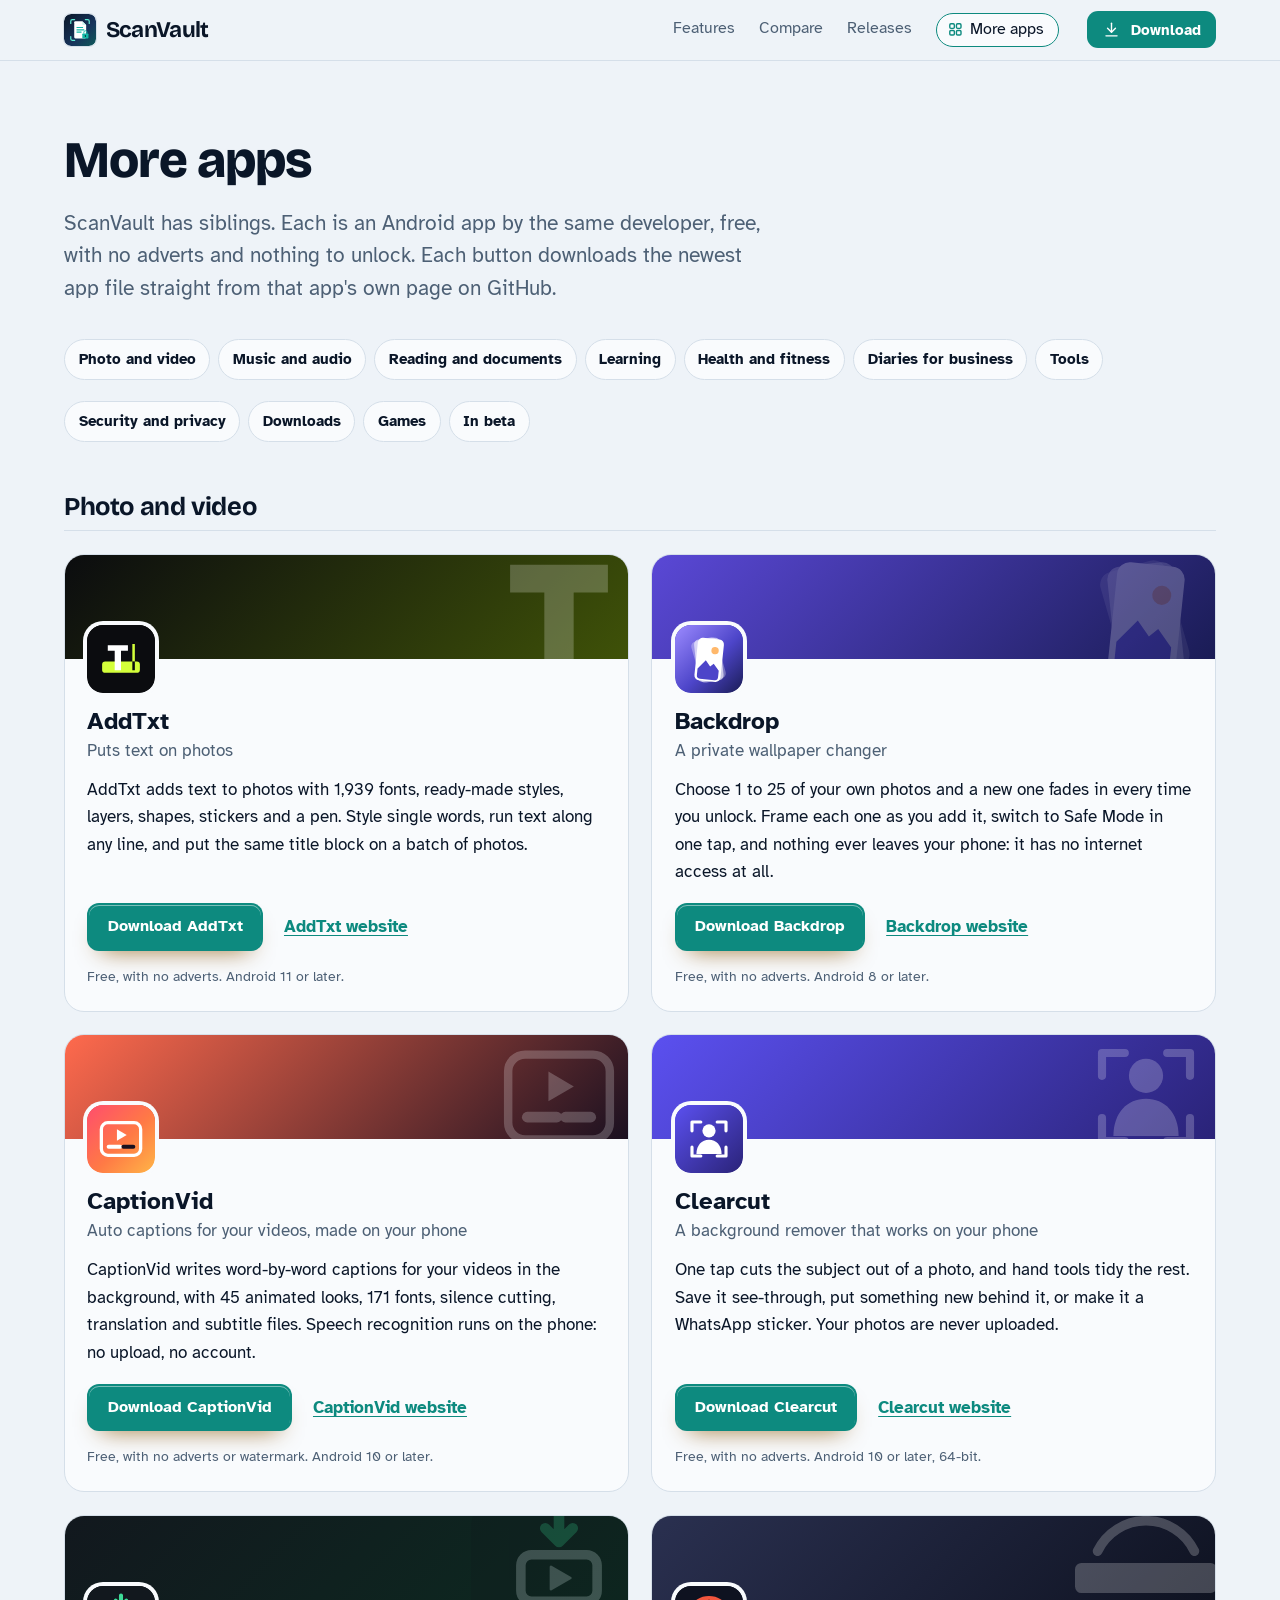
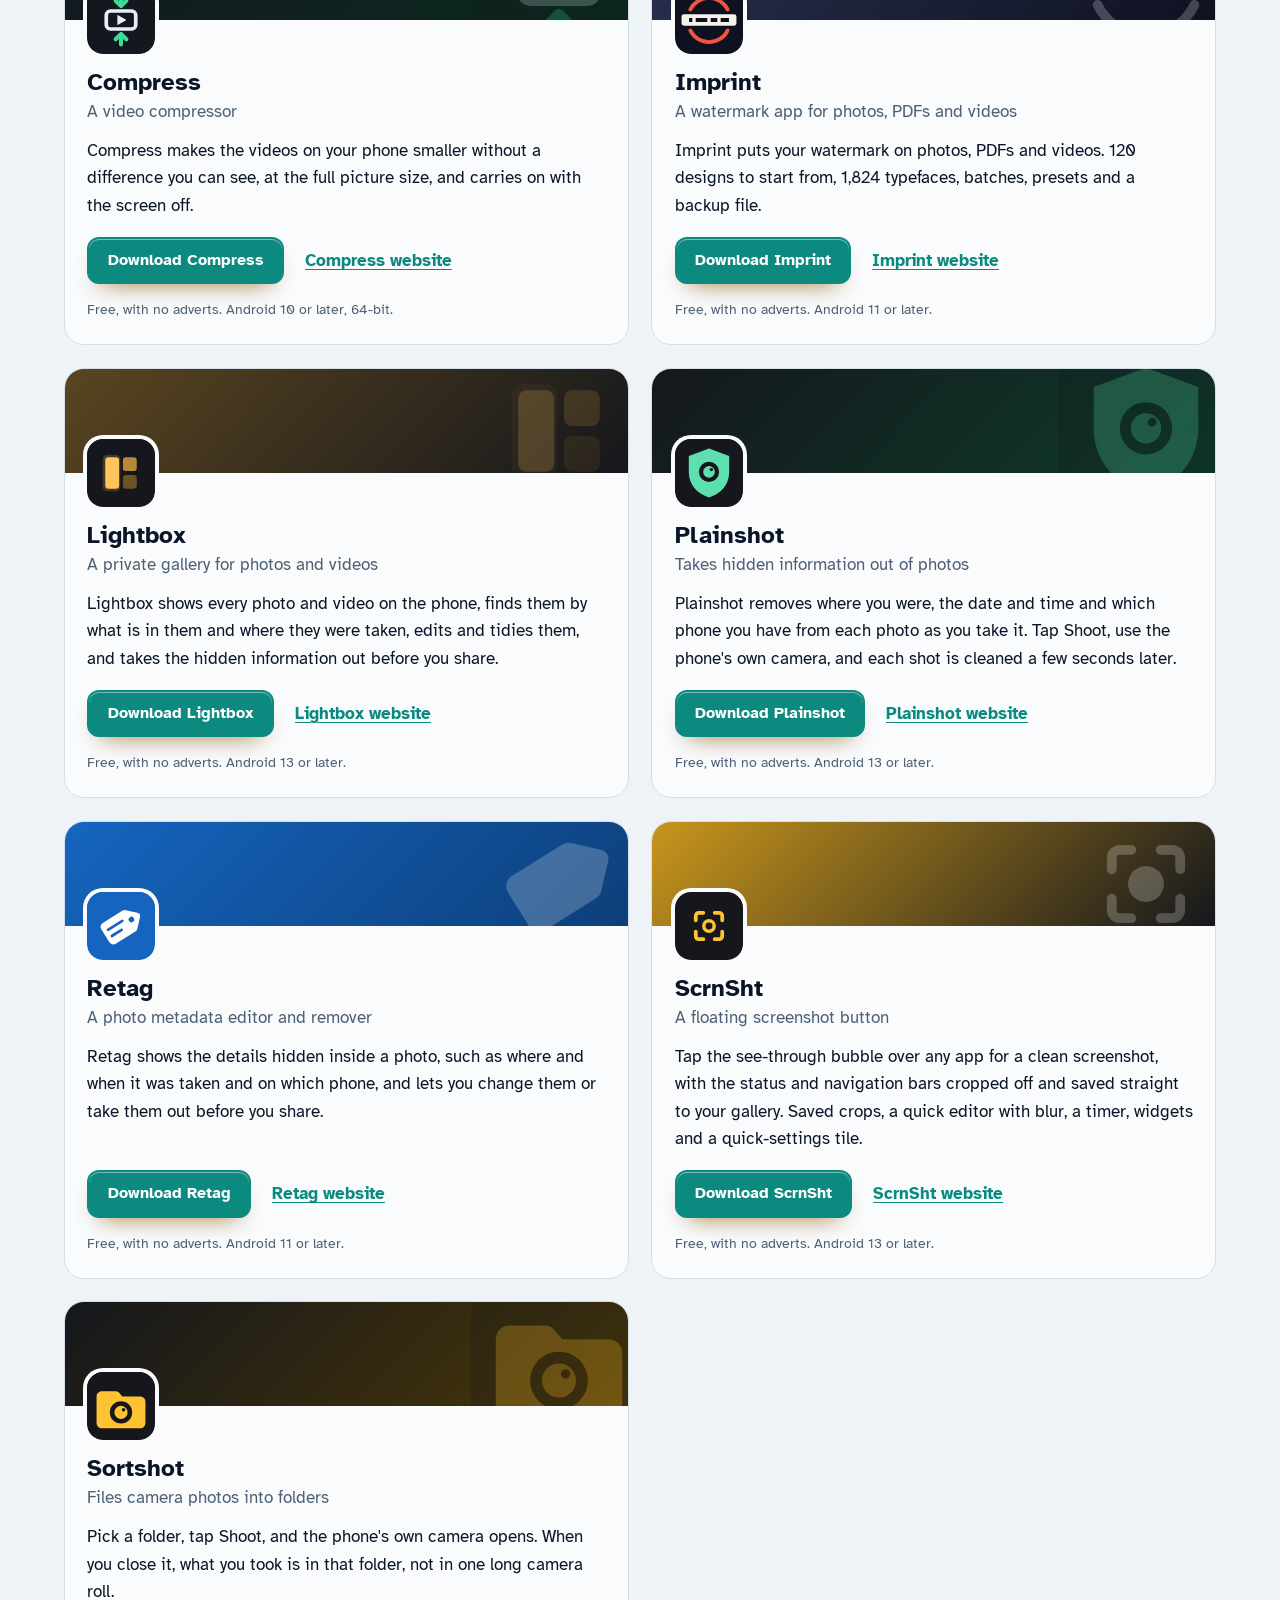
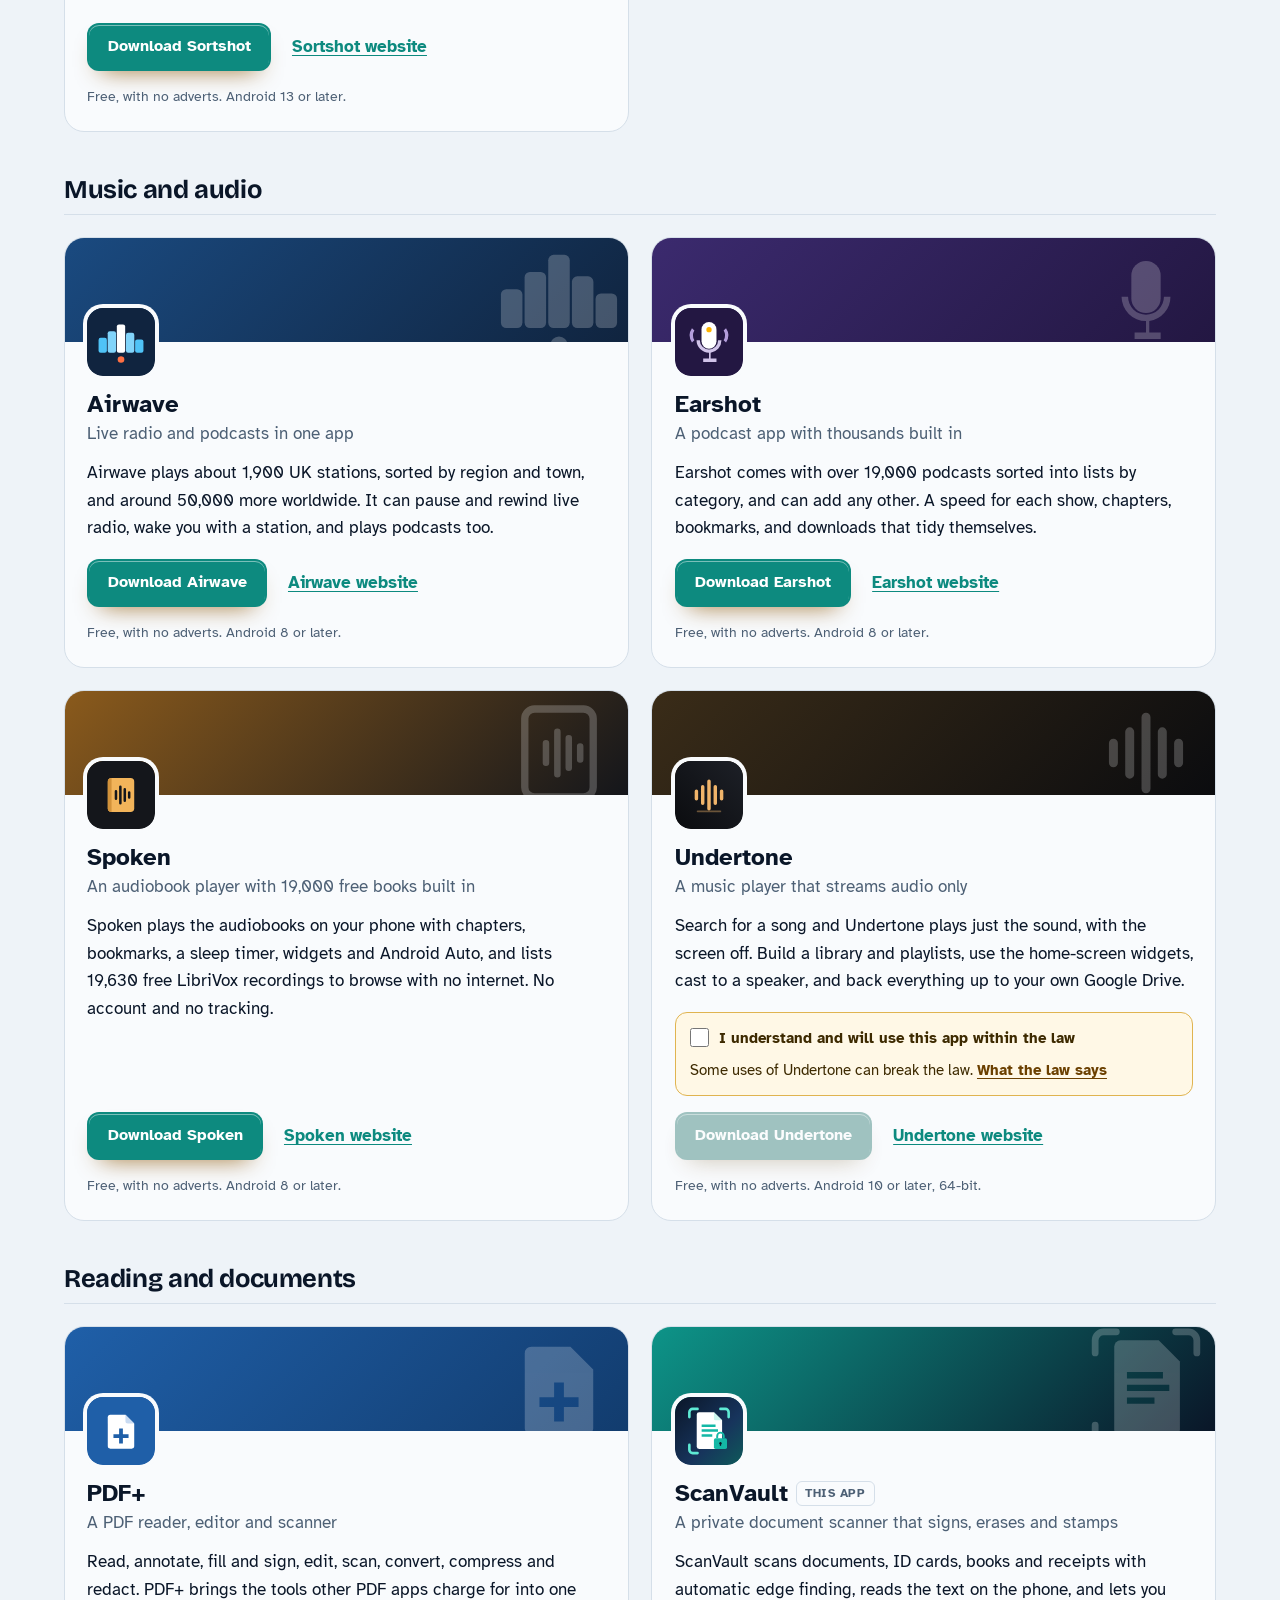
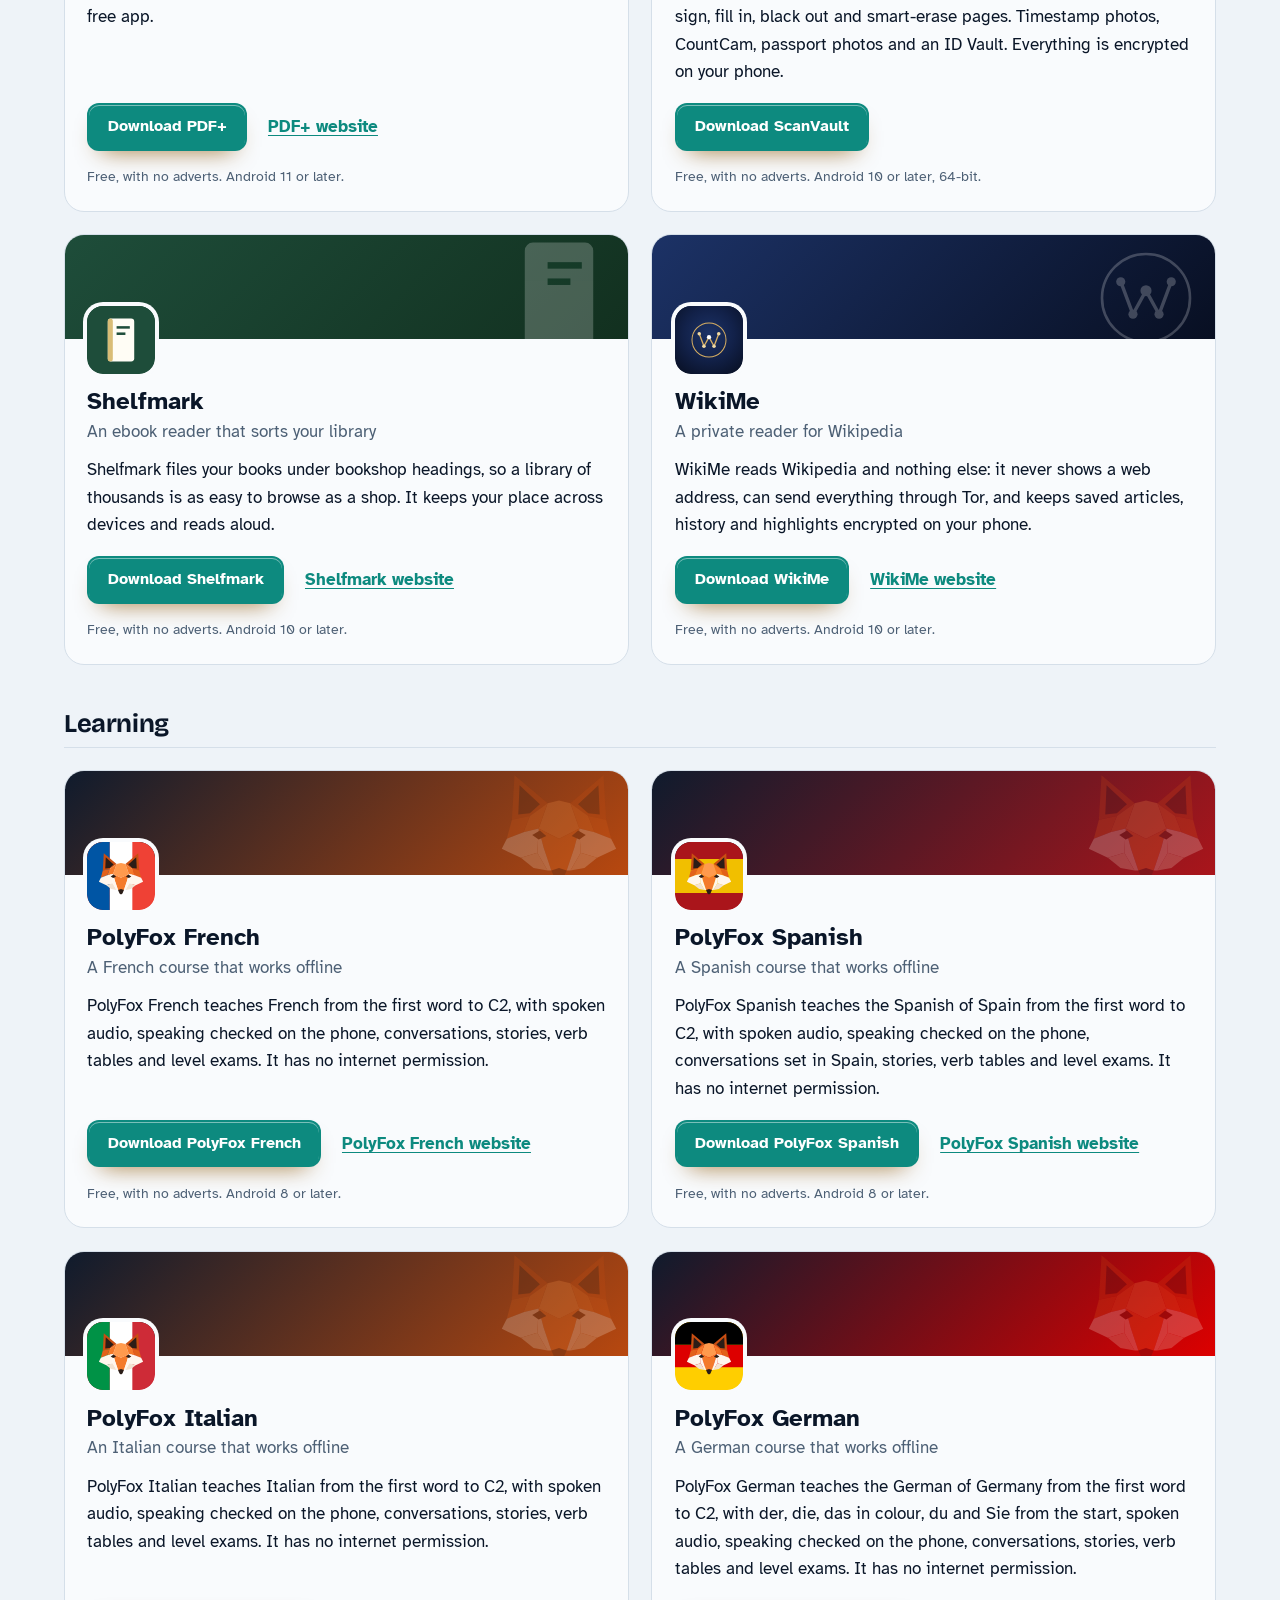
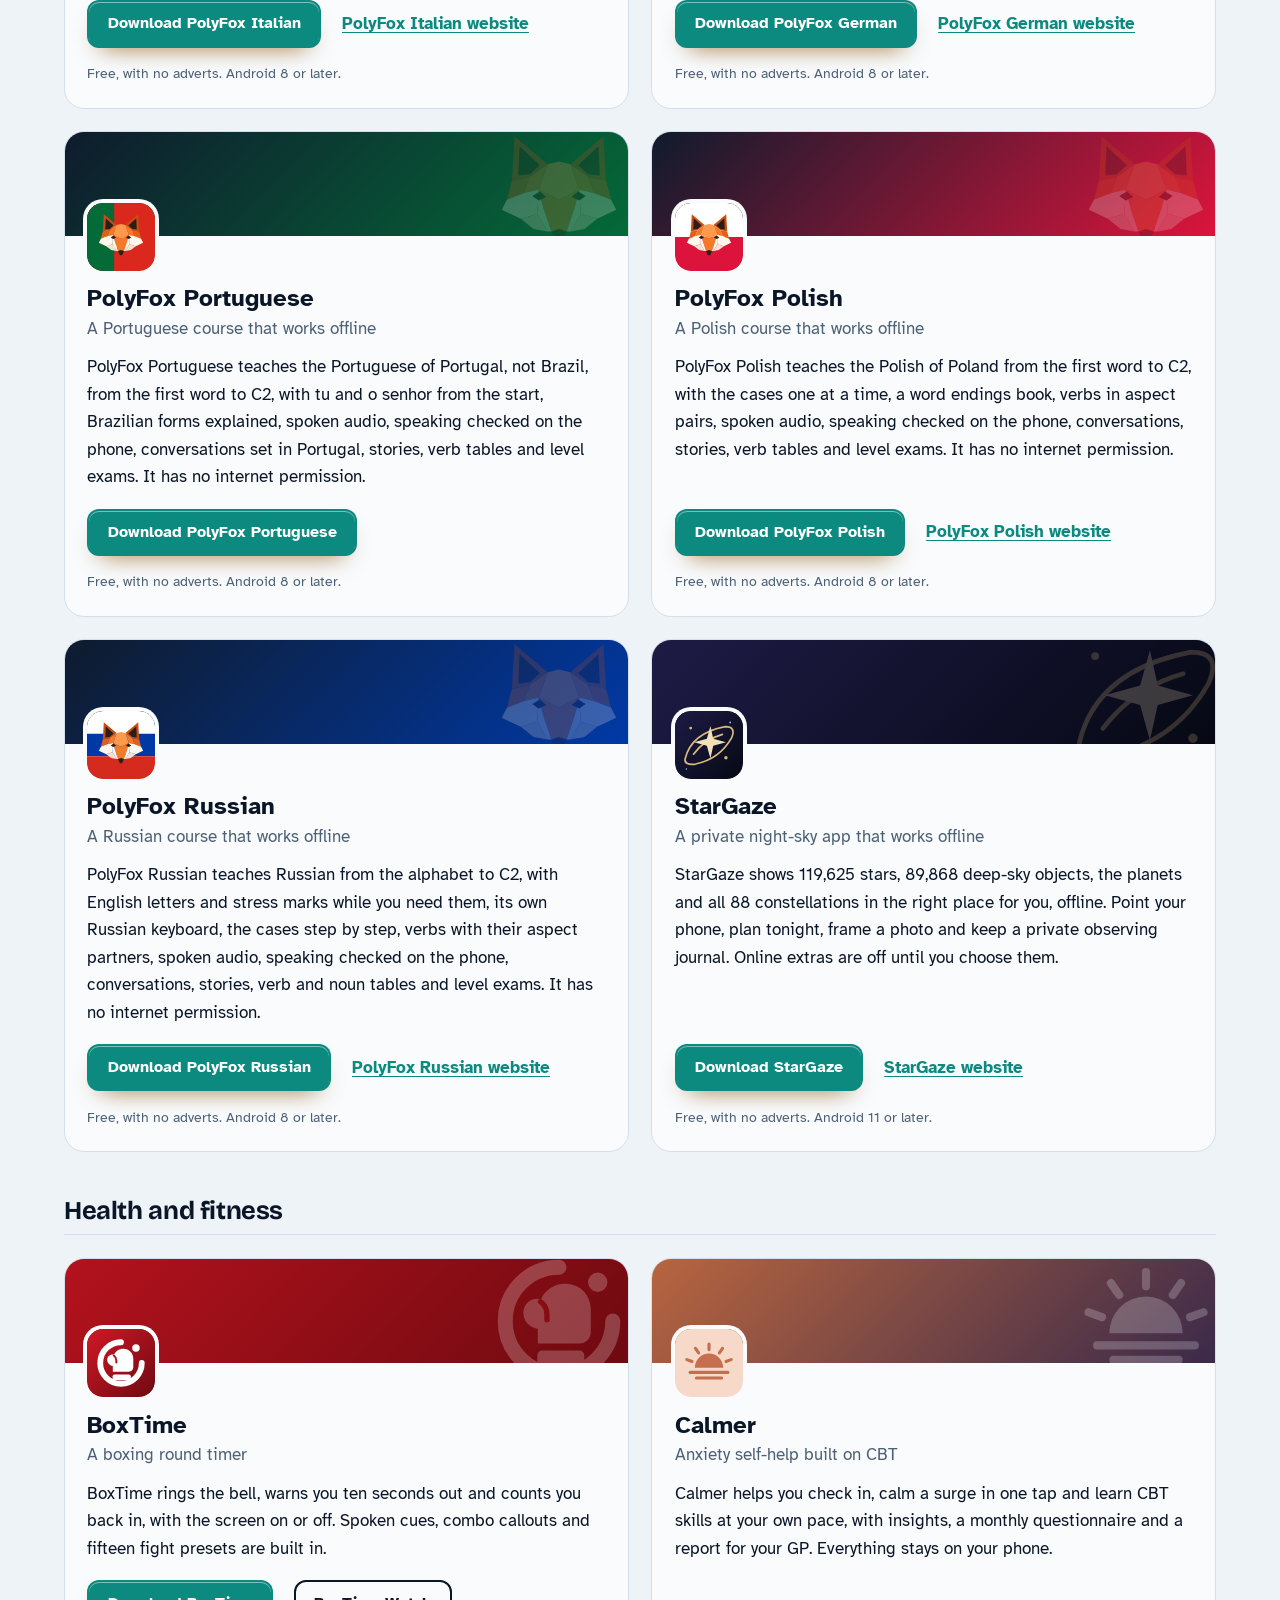
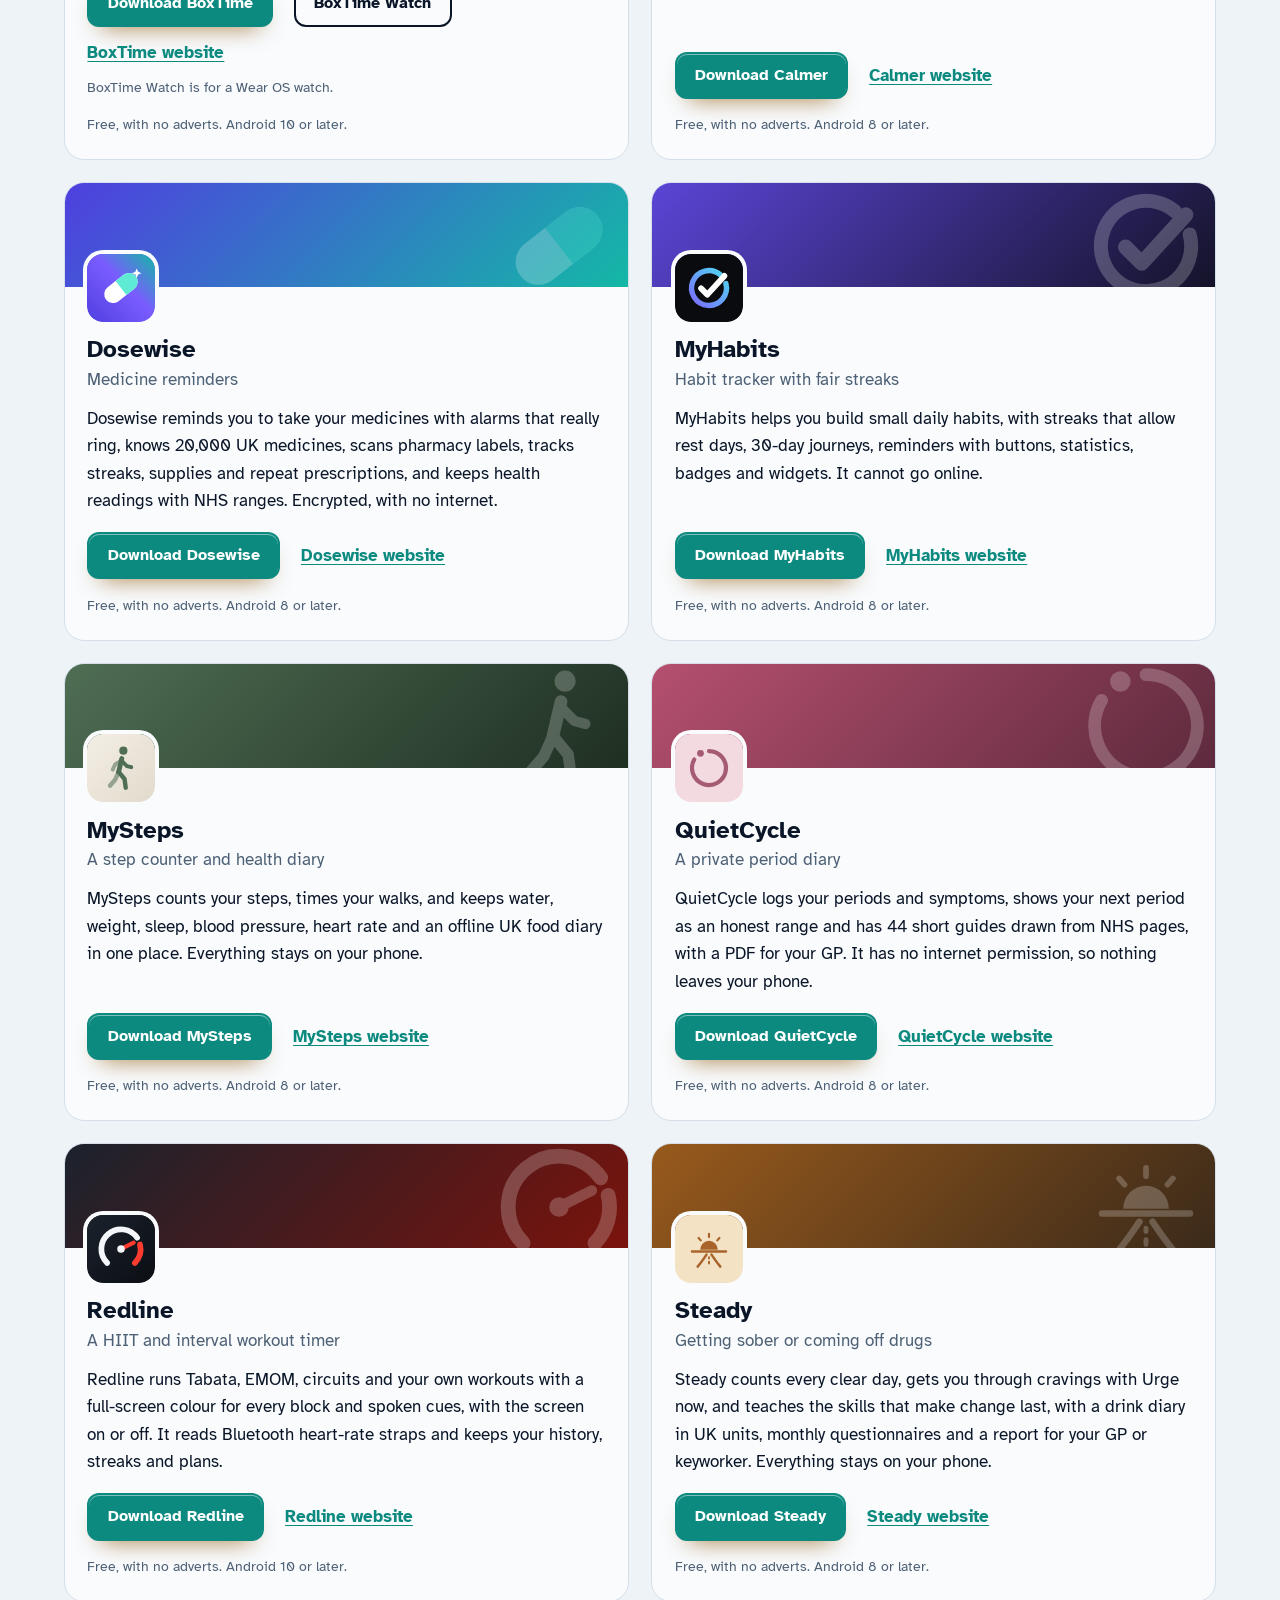
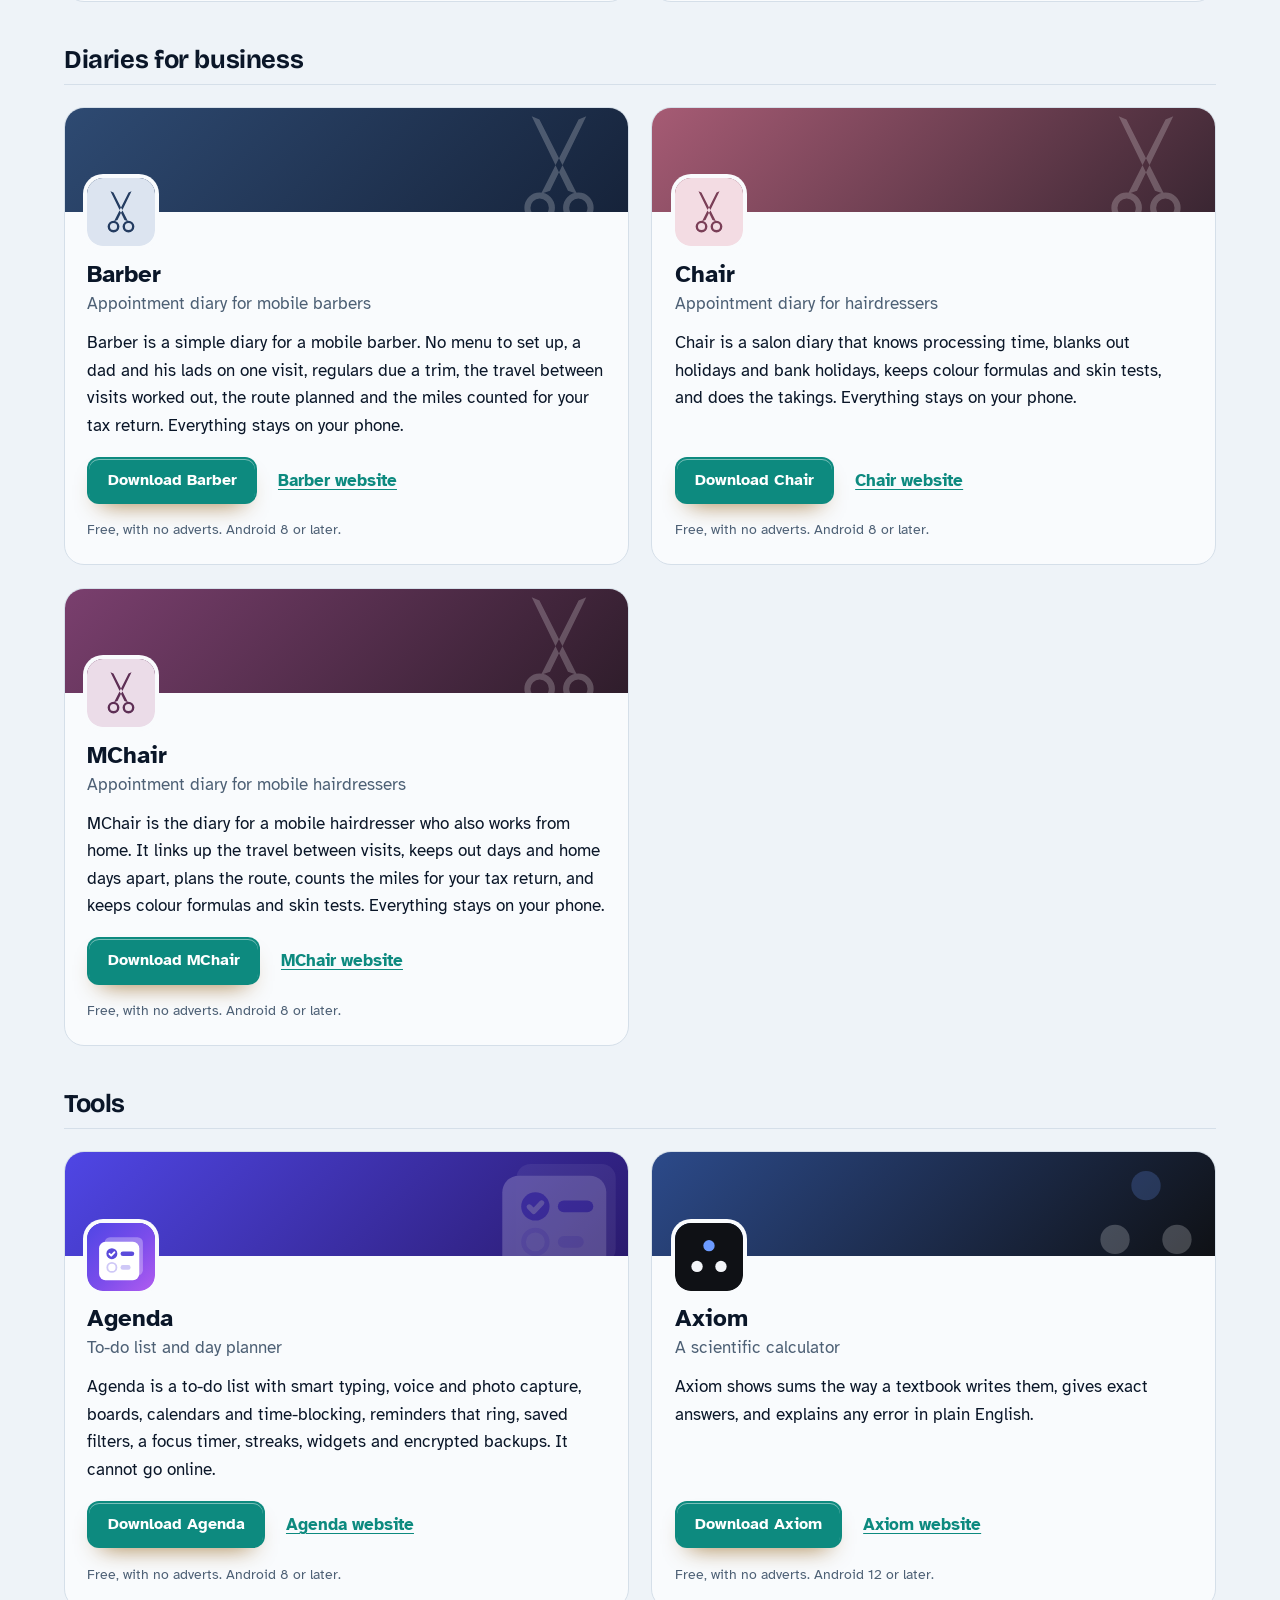
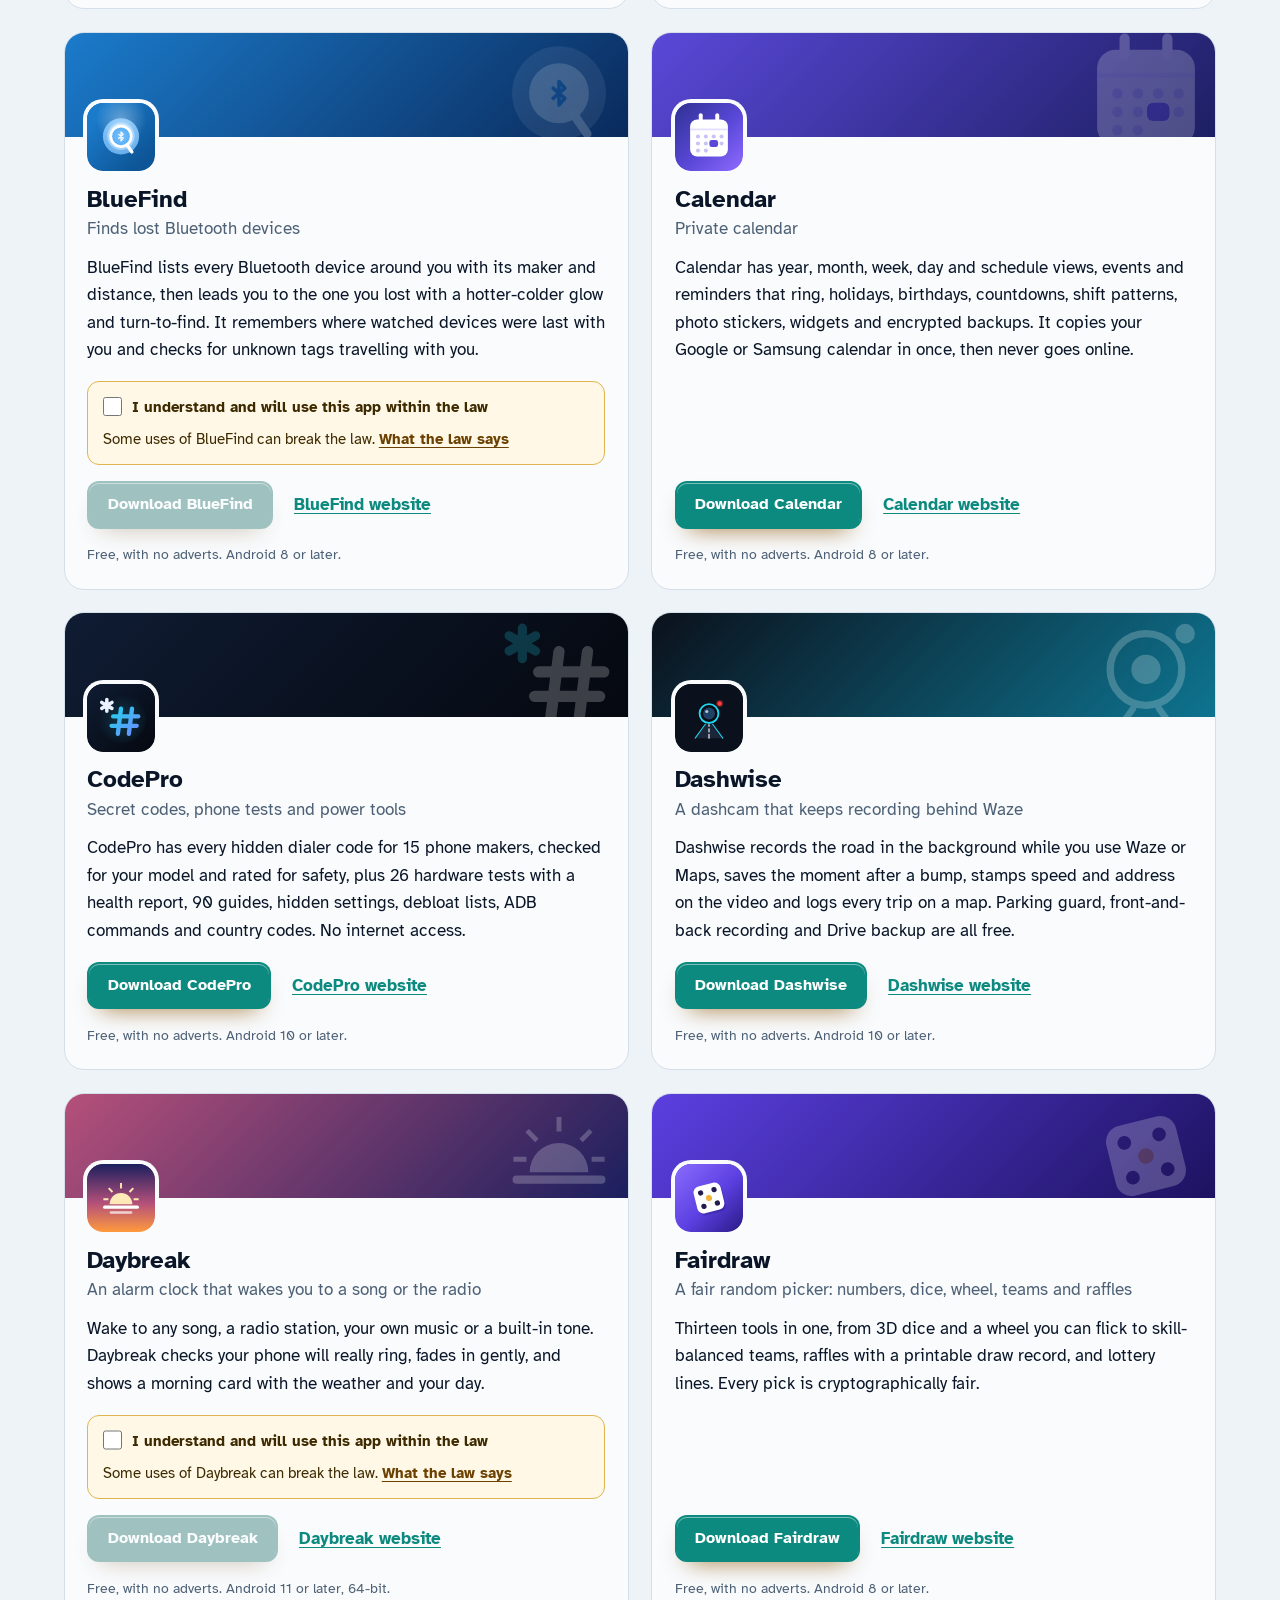
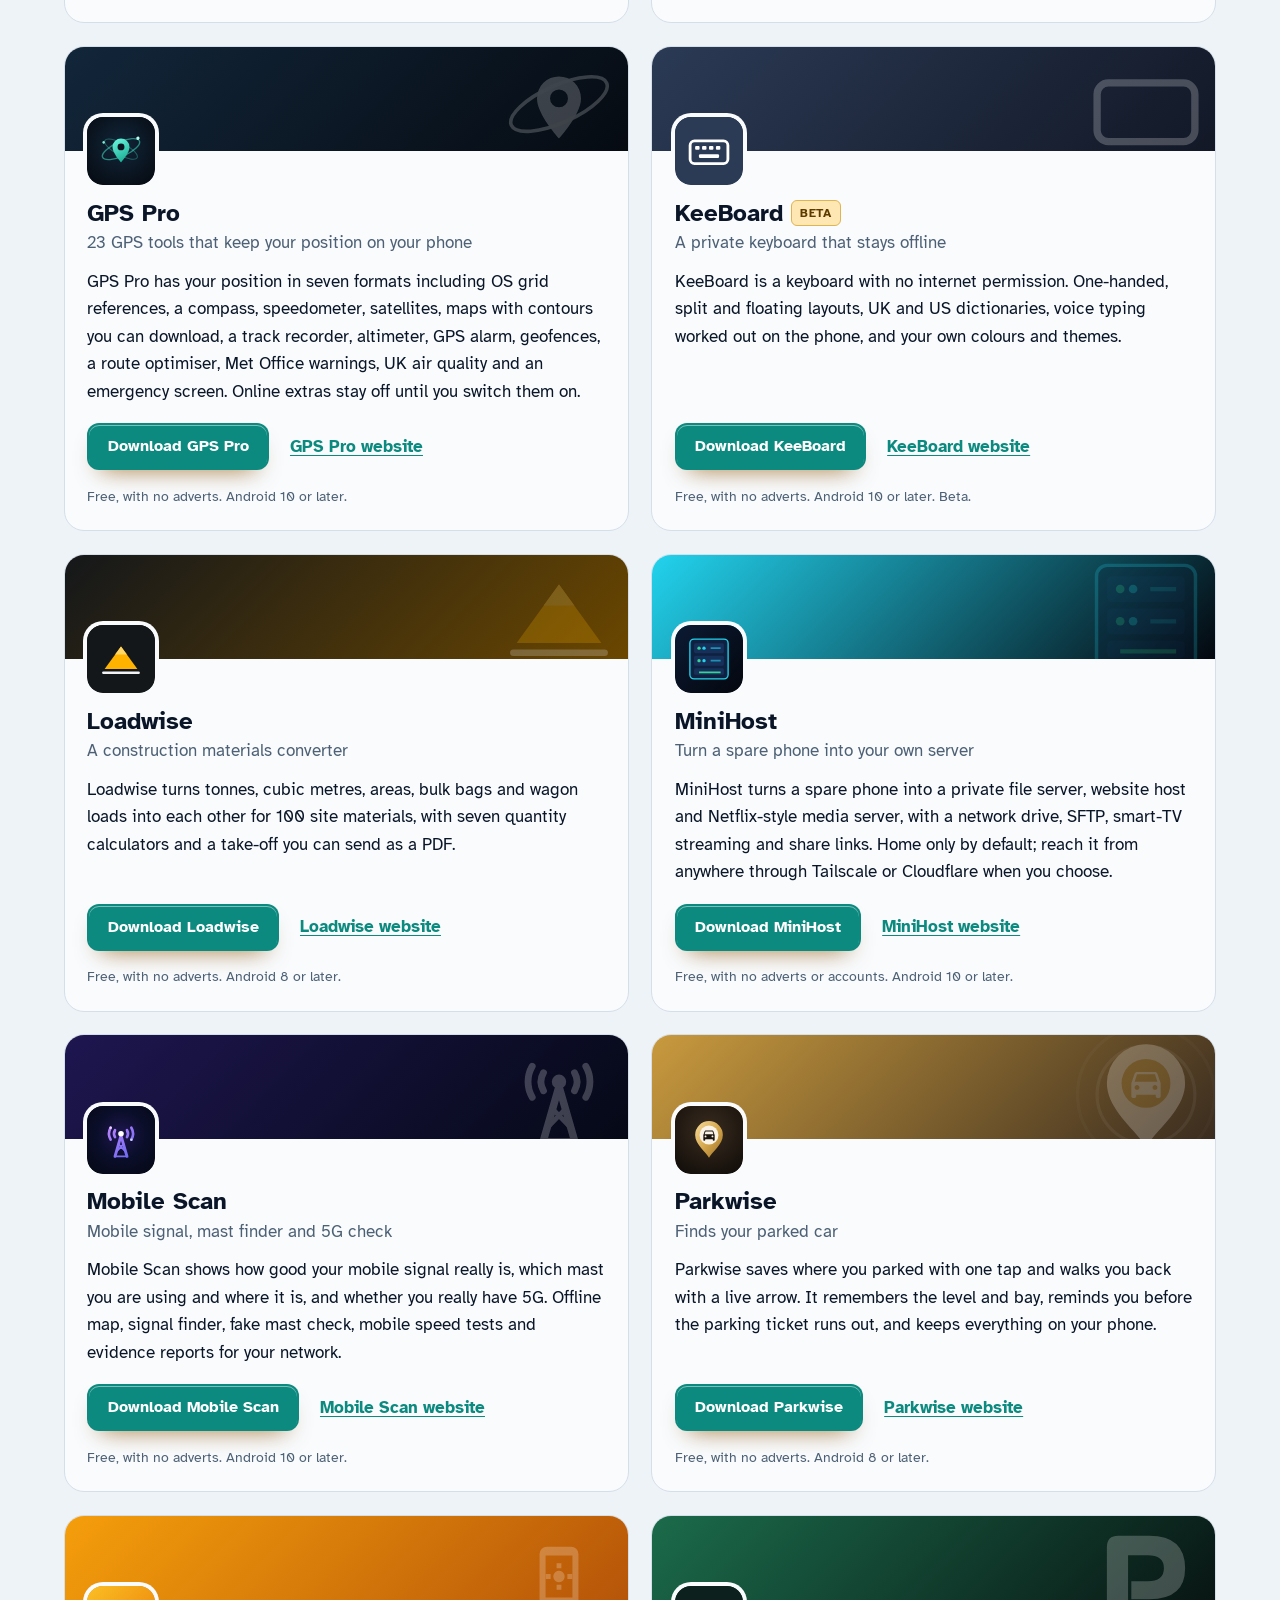
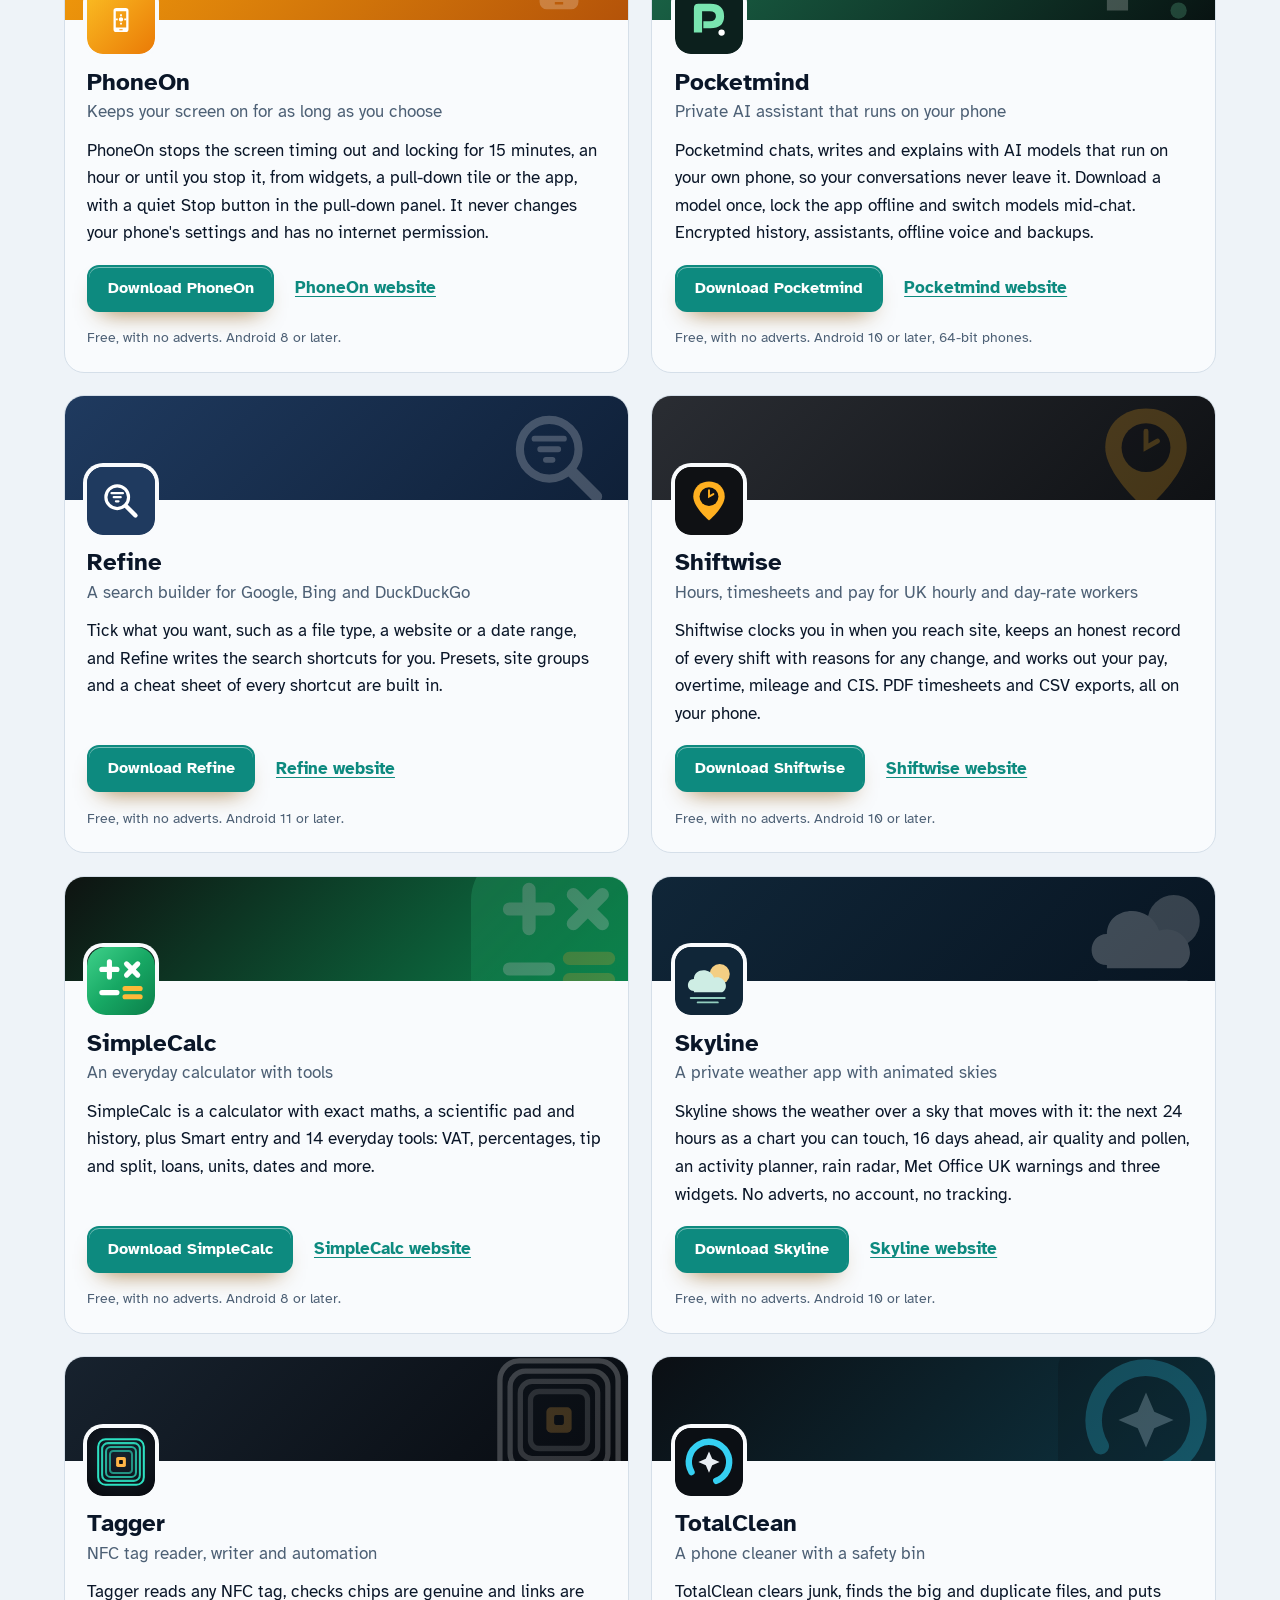
==== more-apps.html @ e8df62bd "More apps: add MegaGen" ====
<!DOCTYPE html>
<html lang="en-GB">
<head>
<meta charset="utf-8">
<meta name="viewport" content="width=device-width, initial-scale=1">
<title>More free Android apps from the maker of ScanVault</title>
<meta name="description" content="All 92 free Android apps from the maker of ScanVault, in one list by category, each with its download and a link to its website.">
<meta name="author" content="Jonathan Jackson">
<link rel="canonical" href="https://customgpter.github.io/scanvault/more-apps.html">
<meta name="theme-color" content="#eef3f8" media="(prefers-color-scheme: light)">
<meta name="theme-color" content="#060e1c" media="(prefers-color-scheme: dark)">
<meta property="og:type" content="website">
<meta property="og:site_name" content="ScanVault">
<meta property="og:title" content="More free Android apps from the maker of ScanVault">
<meta property="og:description" content="All 92 free Android apps from the maker of ScanVault, in one list by category, each with its download and a link to its website.">
<meta property="og:url" content="https://customgpter.github.io/scanvault/more-apps.html">
<meta property="og:image" content="https://customgpter.github.io/scanvault/assets/og.png">
<meta property="og:image:width" content="1200">
<meta property="og:image:height" content="630">
<meta property="og:image:alt" content="ScanVault&#x27;s home screen: your encrypted documents, folders and the scan button">
<meta property="og:locale" content="en_GB">
<meta name="twitter:card" content="summary_large_image">
<link rel="icon" href="./assets/favicon.svg" type="image/svg+xml">
<link rel="apple-touch-icon" href="./assets/apple-touch-icon.png">
<link rel="preload" href="./assets/fonts/bricolage-grotesque-latin.woff2" as="font" type="font/woff2" crossorigin>
<link rel="preload" href="./assets/fonts/atkinson-hyperlegible-latin-400-normal.woff2" as="font" type="font/woff2" crossorigin>
<link rel="stylesheet" href="./assets/site.css?v=1">
<link rel="stylesheet" href="./assets/house.css?v=1">
<script type="application/ld+json">{"@context":"https://schema.org","@type":"ItemList","name":"Apps from the maker of ScanVault","url":"https://customgpter.github.io/scanvault/more-apps.html","itemListElement":[{"@type":"ListItem","position":1,"name":"AddTxt","url":"https://customgpter.github.io/addtxt/"},{"@type":"ListItem","position":2,"name":"Backdrop","url":"https://customgpter.github.io/backdrop/"},{"@type":"ListItem","position":3,"name":"CaptionVid","url":"https://customgpter.github.io/captionvid/"},{"@type":"ListItem","position":4,"name":"Clearcut","url":"https://customgpter.github.io/clearcut/"},{"@type":"ListItem","position":5,"name":"Compress","url":"https://customgpter.github.io/compress/"},{"@type":"ListItem","position":6,"name":"Imprint","url":"https://customgpter.github.io/imprint/"},{"@type":"ListItem","position":7,"name":"Lightbox","url":"https://customgpter.github.io/lightbox/"},{"@type":"ListItem","position":8,"name":"Plainshot","url":"https://customgpter.github.io/plainshot/"},{"@type":"ListItem","position":9,"name":"Retag","url":"https://customgpter.github.io/retag/"},{"@type":"ListItem","position":10,"name":"ScrnSht","url":"https://customgpter.github.io/scrnsht/"},{"@type":"ListItem","position":11,"name":"Sortshot","url":"https://customgpter.github.io/sortshot/"},{"@type":"ListItem","position":12,"name":"Airwave","url":"https://customgpter.github.io/airwave/"},{"@type":"ListItem","position":13,"name":"Earshot","url":"https://customgpter.github.io/earshot/"},{"@type":"ListItem","position":14,"name":"Spoken","url":"https://customgpter.github.io/spoken/"},{"@type":"ListItem","position":15,"name":"Undertone","url":"https://customgpter.github.io/undertone/"},{"@type":"ListItem","position":16,"name":"PDF+","url":"https://customgpter.github.io/pdfplus/"},{"@type":"ListItem","position":17,"name":"ScanVault","url":"https://customgpter.github.io/scanvault/"},{"@type":"ListItem","position":18,"name":"Shelfmark","url":"https://customgpter.github.io/shelfmark/"},{"@type":"ListItem","position":19,"name":"WikiMe","url":"https://customgpter.github.io/wikime/"},{"@type":"ListItem","position":20,"name":"PolyFox French","url":"https://customgpter.github.io/polyfox/"},{"@type":"ListItem","position":21,"name":"PolyFox German","url":"https://customgpter.github.io/polyfox-german/"},{"@type":"ListItem","position":22,"name":"PolyFox Polish","url":"https://customgpter.github.io/polyfox-polish/"},{"@type":"ListItem","position":23,"name":"PolyFox Russian","url":"https://customgpter.github.io/polyfox-russian/"},{"@type":"ListItem","position":24,"name":"StarGaze","url":"https://customgpter.github.io/stargaze/"},{"@type":"ListItem","position":25,"name":"BoxTime","url":"https://customgpter.github.io/boxtime/"},{"@type":"ListItem","position":26,"name":"Calmer","url":"https://customgpter.github.io/calmer/"},{"@type":"ListItem","position":27,"name":"Dosewise","url":"https://customgpter.github.io/dosewise/"},{"@type":"ListItem","position":28,"name":"MyHabits","url":"https://customgpter.github.io/myhabits/"},{"@type":"ListItem","position":29,"name":"MySteps","url":"https://customgpter.github.io/mysteps/"},{"@type":"ListItem","position":30,"name":"QuietCycle","url":"https://customgpter.github.io/quietcycle/"},{"@type":"ListItem","position":31,"name":"Redline","url":"https://customgpter.github.io/redline/"},{"@type":"ListItem","position":32,"name":"Steady","url":"https://customgpter.github.io/steady/"},{"@type":"ListItem","position":33,"name":"Barber","url":"https://customgpter.github.io/barber/"},{"@type":"ListItem","position":34,"name":"Chair","url":"https://customgpter.github.io/chair/"},{"@type":"ListItem","position":35,"name":"MChair","url":"https://customgpter.github.io/mchair/"},{"@type":"ListItem","position":36,"name":"Agenda","url":"https://customgpter.github.io/agenda/"},{"@type":"ListItem","position":37,"name":"Axiom","url":"https://customgpter.github.io/axiom/"},{"@type":"ListItem","position":38,"name":"BlueFind","url":"https://customgpter.github.io/bluefind/"},{"@type":"ListItem","position":39,"name":"Calendar","url":"https://customgpter.github.io/calendar/"},{"@type":"ListItem","position":40,"name":"CodePro","url":"https://customgpter.github.io/codepro/"},{"@type":"ListItem","position":41,"name":"Dashwise","url":"https://customgpter.github.io/dashwise/"},{"@type":"ListItem","position":42,"name":"Daybreak","url":"https://customgpter.github.io/daybreak/"},{"@type":"ListItem","position":43,"name":"Fairdraw","url":"https://customgpter.github.io/fairdraw/"},{"@type":"ListItem","position":44,"name":"GPS Pro","url":"https://customgpter.github.io/gpspro/"},{"@type":"ListItem","position":45,"name":"KeeBoard","url":"https://customgpter.github.io/keeboard/"},{"@type":"ListItem","position":46,"name":"Loadwise","url":"https://customgpter.github.io/loadwise/"},{"@type":"ListItem","position":47,"name":"MiniHost","url":"https://customgpter.github.io/minihost/"},{"@type":"ListItem","position":48,"name":"Mobile Scan","url":"https://customgpter.github.io/mobilescan/"},{"@type":"ListItem","position":49,"name":"Parkwise","url":"https://customgpter.github.io/parkwise/"},{"@type":"ListItem","position":50,"name":"Pocketmind","url":"https://customgpter.github.io/pocketmind/"},{"@type":"ListItem","position":51,"name":"Refine","url":"https://customgpter.github.io/refine/"},{"@type":"ListItem","position":52,"name":"Shiftwise","url":"https://customgpter.github.io/shiftwise/"},{"@type":"ListItem","position":53,"name":"SimpleCalc","url":"https://customgpter.github.io/simplecalc/"},{"@type":"ListItem","position":54,"name":"Skyline","url":"https://customgpter.github.io/skyline/"},{"@type":"ListItem","position":55,"name":"Tagger","url":"https://customgpter.github.io/tagger/"},{"@type":"ListItem","position":56,"name":"TotalClean","url":"https://customgpter.github.io/totalclean/"},{"@type":"ListItem","position":57,"name":"TVLink","url":"https://customgpter.github.io/tvlink/"},{"@type":"ListItem","position":58,"name":"Unbox","url":"https://customgpter.github.io/unbox/"},{"@type":"ListItem","position":59,"name":"WhatsKeep","url":"https://customgpter.github.io/whatskeep/"},{"@type":"ListItem","position":60,"name":"WiFi Scan","url":"https://customgpter.github.io/wifiscan/"},{"@type":"ListItem","position":61,"name":"Auditly","url":"https://customgpter.github.io/auditly/"},{"@type":"ListItem","position":62,"name":"Backchannel","url":"https://customgpter.github.io/backchannel/"},{"@type":"ListItem","position":63,"name":"ENotes","url":"https://customgpter.github.io/enotes/"},{"@type":"ListItem","position":64,"name":"FindMe","url":"https://customgpter.github.io/findme/"},{"@type":"ListItem","position":65,"name":"iLock","url":"https://customgpter.github.io/ilock/"},{"@type":"ListItem","position":66,"name":"ImSafe","url":"https://customgpter.github.io/imsafe/"},{"@type":"ListItem","position":67,"name":"IShred","url":"https://customgpter.github.io/ishred/"},{"@type":"ListItem","position":68,"name":"LockBox","url":"https://customgpter.github.io/lockbox/"},{"@type":"ListItem","position":69,"name":"PassVault","url":"https://customgpter.github.io/passvault/"},{"@type":"ListItem","position":70,"name":"SpyFind","url":"https://customgpter.github.io/spyfind/"},{"@type":"ListItem","position":71,"name":"TextWipe","url":"https://customgpter.github.io/textwipe/"},{"@type":"ListItem","position":72,"name":"Tracewire","url":"https://customgpter.github.io/tracewire/"},{"@type":"ListItem","position":73,"name":"Vigil","url":"https://customgpter.github.io/vigil/"},{"@type":"ListItem","position":74,"name":"Grab","url":"https://customgpter.github.io/grab/"},{"@type":"ListItem","position":75,"name":"Swarm","url":"https://customgpter.github.io/swarm/"},{"@type":"ListItem","position":76,"name":"Plane Games","url":"https://customgpter.github.io/plane-games/"},{"@type":"ListItem","position":77,"name":"Ninefold","url":"https://customgpter.github.io/ninefold/"},{"@type":"ListItem","position":78,"name":"Cubewise","url":"https://customgpter.github.io/cubewise/"},{"@type":"ListItem","position":79,"name":"Tilewise","url":"https://customgpter.github.io/tilewise/"},{"@type":"ListItem","position":80,"name":"Letterwise","url":"https://customgpter.github.io/letterwise/"},{"@type":"ListItem","position":81,"name":"Kingside","url":"https://customgpter.github.io/kingside/"},{"@type":"ListItem","position":82,"name":"Deckhand","url":"https://customgpter.github.io/deckhand/"},{"@type":"ListItem","position":83,"name":"SNESForge","url":"https://customgpter.github.io/snesforge/"},{"@type":"ListItem","position":84,"name":"Fame Boy","url":"https://customgpter.github.io/fameboy/"},{"@type":"ListItem","position":85,"name":"PSPPro","url":"https://customgpter.github.io/psppro/"},{"@type":"ListItem","position":86,"name":"MegaGen","url":"https://customgpter.github.io/megagen/"},{"@type":"ListItem","position":87,"name":"QVR","url":"https://customgpter.github.io/qvr/"},{"@type":"ListItem","position":88,"name":"QVR Watch","url":"https://customgpter.github.io/qvr-watch/"},{"@type":"ListItem","position":89,"name":"QVRLite","url":"https://customgpter.github.io/qvrlite/"},{"@type":"ListItem","position":90,"name":"Onionz","url":"https://customgpter.github.io/onionz/"},{"@type":"ListItem","position":91,"name":"OnionzWeb","url":"https://customgpter.github.io/onionzweb/"}]}</script>
<link rel="stylesheet" href="./assets/apps-list.css?v=1">
<script src="./assets/apps-list.js?v=1" defer></script>
</head>
<body>
<a class="skip" href="#main">Skip to content</a>
<header class="masthead">
<div class="wrap">
<a class="brand" href="./" aria-label="ScanVault home"><svg viewBox="0 0 108 108" aria-hidden="true"><defs><linearGradient id="svg_sv" x1="0" y1="0" x2="1" y2="1"><stop offset="0" stop-color="#0A1628"/><stop offset=".6" stop-color="#17345C"/><stop offset="1" stop-color="#0E5A5A"/></linearGradient></defs><rect width="108" height="108" rx="24" fill="url(#svg_sv)"/><g transform="translate(54 54) scale(1.3) translate(-54 -55)"><path fill="#fff" d="M42,32h18l10,10v32a3,3 0,0 1,-3 3h-25a3,3 0,0 1,-3 -3v-39a3,3 0,0 1,3 -3z"/><path fill="#CCF5EE" d="M60,32l10,10h-8a2,2 0,0 1,-2 -2z"/><path fill="#14B8A6" d="M45,47h17v3h-17z M45,53h20v3h-20z M45,59h13v3h-13z"/><path fill="#14B8A6" d="M62,64h12a2,2 0,0 1,2 2v9a2,2 0,0 1,-2 2h-12a2,2 0,0 1,-2 -2v-9a2,2 0,0 1,2 -2z"/><path fill="none" stroke="#14B8A6" stroke-width="2.4" d="M64,64v-3a4,4 0,0 1,8 0v3"/><path fill="#0A1628" d="M68,68.5a1.6,1.6 0,1 1,-0.01 0z M67.2,69.5h1.6v3.5h-1.6z"/><path fill="none" stroke="#5EEAD4" stroke-width="3.2" stroke-linecap="round" d="M30,38v-6a4,4 0,0 1,4 -4h6 M68,28h6a4,4 0,0 1,4 4v6 M30,72v6a4,4 0,0 0,4 4h6"/></g></svg><span>ScanVault</span></a>
<nav aria-label="Main"><ul><li><a href="./#features">Features</a></li><li><a href="./compare.html">Compare</a></li><li><a href="./releases.html">Releases</a></li><li><a class="more-apps" href="./more-apps.html" aria-current="page"><svg class="ico" viewBox="0 0 24 24" aria-hidden="true"><rect x="4" y="4" width="6.5" height="6.5" rx="1.6"/><rect x="13.5" y="4" width="6.5" height="6.5" rx="1.6"/><rect x="4" y="13.5" width="6.5" height="6.5" rx="1.6"/><rect x="13.5" y="13.5" width="6.5" height="6.5" rx="1.6"/></svg>More apps</a></li></ul></nav>
<a class="button small" href="https://github.com/CustomGPTer/scanvault/releases/latest/download/ScanVault.apk"><svg class="ico" viewBox="0 0 24 24" aria-hidden="true"><path d="M12 4v11"/><path d="M7 10.5l5 5 5-5"/><path d="M5 20h14"/></svg>Download</a>
</div>
</header>
<main id="main" class="doc">
<div class="wrap">
<div class="measure">
<h1>More apps</h1>
<p class="lede">ScanVault has siblings. Each is an Android app by the same developer, free, with no adverts and nothing to unlock. Each button downloads the newest app file straight from that app's own page on GitHub.</p>
</div>
<!-- apps:start -->
<nav class="mapps-jump" aria-label="App groups"><ul><li><a href="#apps-photo">Photo and video</a></li><li><a href="#apps-audio">Music and audio</a></li><li><a href="#apps-reading">Reading and documents</a></li><li><a href="#apps-learning">Learning</a></li><li><a href="#apps-health">Health and fitness</a></li><li><a href="#apps-diaries">Diaries for business</a></li><li><a href="#apps-tools">Tools</a></li><li><a href="#apps-security">Security and privacy</a></li><li><a href="#apps-downloads">Downloads</a></li><li><a href="#apps-games">Games</a></li><li><a href="#apps-testing">In beta</a></li></ul></nav>
<div class="mapps-group" role="group" aria-labelledby="apps-photo"><h2 class="mapps-cat" id="apps-photo">Photo and video</h2>
<ul class="mapps"><li class="mapp" style="--b:#0b0c0f;--b2:#3f5208"><div class="mapp-cover" aria-hidden="true"><svg viewBox="0 0 108 108"><path fill="#fff" d="M24 22h60v17H63v49H45V39H24z"/></svg></div><div class="mapp-body"><svg class="mapp-icon" viewBox="0 0 108 108" aria-hidden="true"><rect width="108" height="108" rx="24" fill="#0b0c0f"/><path fill="#d4ff3a" d="M29 58h50a5 5 0 0 1 5 5v8a5 5 0 0 1-5 5H29a5 5 0 0 1-5-5v-8a5 5 0 0 1 5-5z"/><path fill="#fff" d="M33 32h32v9H54v31H44V41H33z"/><path fill="#d4ff3a" d="M72 30h4v28h-4z"/><path fill="#0b0c0f" d="M72 58h4v14h-4z"/></svg><h3>AddTxt</h3><p class="mapp-kind">Puts text on photos</p><p class="mapp-say">AddTxt adds text to photos with 1,939 fonts, ready-made styles, layers, shapes, stickers and a pen. Style single words, run text along any line, and put the same title block on a batch of photos.</p><p class="mapp-go"><a class="button" href="https://github.com/CustomGPTer/addtxt/releases/latest/download/AddTxt.apk">Download AddTxt</a><a class="mapp-site" href="https://customgpter.github.io/addtxt/">AddTxt website</a></p><p class="mapp-needs">Free, with no adverts. Android 11 or later.</p></div></li>
<li class="mapp" style="--b:#5a48d6;--b2:#1a1c55"><div class="mapp-cover" aria-hidden="true"><svg viewBox="0 0 108 108"><g transform="translate(54 58) scale(1.3) translate(-54 -58)"><rect x="38" y="30" width="32" height="52" rx="6" fill="#fff" fill-opacity=".3" transform="rotate(-16 54 58)"/><rect x="38" y="30" width="32" height="52" rx="6" fill="#fff" fill-opacity=".6" transform="rotate(-6 54 58)"/><g transform="rotate(6 54 58)"><rect x="38" y="30" width="32" height="52" rx="6" fill="#fff"/><path d="M41 68l9-11 6 7 4-4 7 8v8a4 4 0 0 1-4 4H45a4 4 0 0 1-4-4z" fill="#4d45c9"/><circle cx="60" cy="44" r="4.5" fill="#FFB86B"/></g></g></svg></div><div class="mapp-body"><svg class="mapp-icon" viewBox="0 0 108 108" aria-hidden="true"><defs><linearGradient id="i-backdrop-mapp-cc" x1="0" y1="0" x2="1" y2="1"><stop offset="0" stop-color="#9c8bff"/><stop offset=".55" stop-color="#4d45c9"/><stop offset="1" stop-color="#1a1c55"/></linearGradient></defs><rect width="108" height="108" rx="24" fill="url(#i-backdrop-mapp-cc)"/><g transform="translate(54 58) scale(1.3) translate(-54 -58)"><rect x="38" y="30" width="32" height="52" rx="6" fill="#fff" fill-opacity=".3" transform="rotate(-16 54 58)"/><rect x="38" y="30" width="32" height="52" rx="6" fill="#fff" fill-opacity=".6" transform="rotate(-6 54 58)"/><g transform="rotate(6 54 58)"><rect x="38" y="30" width="32" height="52" rx="6" fill="#fff"/><path d="M41 68l9-11 6 7 4-4 7 8v8a4 4 0 0 1-4 4H45a4 4 0 0 1-4-4z" fill="#4d45c9"/><circle cx="60" cy="44" r="4.5" fill="#FFB86B"/></g></g></svg><h3>Backdrop</h3><p class="mapp-kind">A private wallpaper changer</p><p class="mapp-say">Choose 1 to 25 of your own photos and a new one fades in every time you unlock. Frame each one as you add it, switch to Safe Mode in one tap, and nothing ever leaves your phone: it has no internet access at all.</p><p class="mapp-go"><a class="button" href="https://github.com/CustomGPTer/backdrop/releases/latest/download/Backdrop.apk">Download Backdrop</a><a class="mapp-site" href="https://customgpter.github.io/backdrop/">Backdrop website</a></p><p class="mapp-needs">Free, with no adverts. Android 8 or later.</p></div></li>
<li class="mapp" style="--b:#ff6a4d;--b2:#1a1020"><div class="mapp-cover" aria-hidden="true"><svg viewBox="0 0 108 108"><g transform="translate(54 54) scale(1.3) translate(-54 -54)"><path d="M38,34 h32 a8,8 0 0 1 8,8 v24 a8,8 0 0 1 -8,8 h-32 a8,8 0 0 1 -8,-8 v-24 a8,8 0 0 1 8,-8 z" fill="none" stroke="#fff" stroke-width="4"/><path d="M49,42 L61,49 L49,56 Z" fill="#fff"/><path d="M39,61 h14 a2.5,2.5 0 0 1 0,5 h-14 a2.5,2.5 0 0 1 0,-5 z" fill="#fff"/><path d="M57,61 h12 a2.5,2.5 0 0 1 0,5 h-12 a2.5,2.5 0 0 1 0,-5 z" fill="#ffffff"/></g></svg></div><div class="mapp-body"><svg class="mapp-icon" viewBox="0 0 108 108" aria-hidden="true"><defs><linearGradient id="i-captionvid-cvbg" x1="0" y1="0" x2="1" y2="1"><stop offset="0" stop-color="#ff4d6d"/><stop offset=".55" stop-color="#ff7a45"/><stop offset="1" stop-color="#ffb547"/></linearGradient></defs><rect width="108" height="108" rx="24" fill="url(#i-captionvid-cvbg)"/><g transform="translate(54 54) scale(1.3) translate(-54 -54)"><path d="M38,34 h32 a8,8 0 0 1 8,8 v24 a8,8 0 0 1 -8,8 h-32 a8,8 0 0 1 -8,-8 v-24 a8,8 0 0 1 8,-8 z" fill="none" stroke="#fff" stroke-width="4"/><path d="M49,42 L61,49 L49,56 Z" fill="#fff"/><path d="M39,61 h14 a2.5,2.5 0 0 1 0,5 h-14 a2.5,2.5 0 0 1 0,-5 z" fill="#fff"/><path d="M57,61 h12 a2.5,2.5 0 0 1 0,5 h-12 a2.5,2.5 0 0 1 0,-5 z" fill="#1a1020"/></g></svg><h3>CaptionVid</h3><p class="mapp-kind">Auto captions for your videos, made on your phone</p><p class="mapp-say">CaptionVid writes word-by-word captions for your videos in the background, with 45 animated looks, 171 fonts, silence cutting, translation and subtitle files. Speech recognition runs on the phone: no upload, no account.</p><p class="mapp-go"><a class="button" href="https://github.com/CustomGPTer/captionvid/releases/latest/download/CaptionVid.apk">Download CaptionVid</a><a class="mapp-site" href="https://customgpter.github.io/captionvid/">CaptionVid website</a></p><p class="mapp-needs">Free, with no adverts or watermark. Android 10 or later.</p></div></li><li class="mapp" style="--b:#5b50f0;--b2:#2a2378"><div class="mapp-cover" aria-hidden="true"><svg viewBox="0 0 108 108"><circle cx="54" cy="41" r="10.5" fill="#fff"/><path d="M34 78c0-14.5 8.5-23 20-23s20 8.5 20 23z" fill="#fff"/><path d="M27 41V27h14M67 27h14v14M27 67v14h14M67 81h14V67" fill="none" stroke="#fff" stroke-width="5" stroke-linecap="round" stroke-linejoin="round"/></svg></div><div class="mapp-body"><svg class="mapp-icon" viewBox="0 0 108 108" aria-hidden="true"><defs><linearGradient id="i-clearcut-mapp-cc" x1="0" y1="0" x2="1" y2="1"><stop offset="0" stop-color="#5b50f0"/><stop offset="1" stop-color="#2a2378"/></linearGradient></defs><rect width="108" height="108" rx="24" fill="url(#i-clearcut-mapp-cc)"/><circle cx="54" cy="41" r="10.5" fill="#fff"/><path d="M34 78c0-14.5 8.5-23 20-23s20 8.5 20 23z" fill="#fff"/><path d="M27 41V27h14M67 27h14v14M27 67v14h14M67 81h14V67" fill="none" stroke="#fff" stroke-width="5" stroke-linecap="round" stroke-linejoin="round"/></svg><h3>Clearcut</h3><p class="mapp-kind">A background remover that works on your phone</p><p class="mapp-say">One tap cuts the subject out of a photo, and hand tools tidy the rest. Save it see-through, put something new behind it, or make it a WhatsApp sticker. Your photos are never uploaded.</p><p class="mapp-go"><a class="button" href="https://github.com/CustomGPTer/clearcut/releases/latest/download/Clearcut.apk">Download Clearcut</a><a class="mapp-site" href="https://customgpter.github.io/clearcut/">Clearcut website</a></p><p class="mapp-needs">Free, with no adverts. Android 10 or later, 64-bit.</p></div></li>
<li class="mapp" style="--b:#12181e;--b2:#0c2a20"><div class="mapp-cover" aria-hidden="true"><svg viewBox="0 0 108 108"><rect width="108" height="108" rx="24" fill="#12181e"/><g transform="translate(54 54) scale(1.3) translate(-54 -54)"><path fill="none" stroke="#e9eef3" stroke-width="4.5" stroke-linejoin="round" d="M41 43h26a5 5 0 0 1 5 5v12a5 5 0 0 1-5 5H41a5 5 0 0 1-5-5V48a5 5 0 0 1 5-5z"/><path fill="#e9eef3" d="M50.5 48.2l9.2 5.3a.6.6 0 0 1 0 1l-9.2 5.3a.6.6 0 0 1-.9-.5V48.7a.6.6 0 0 1 .9-.5z"/><path fill="none" stroke="#3ddc97" stroke-width="5" stroke-linecap="round" stroke-linejoin="round" d="M54 24v12M47.5 30.5 54 37l6.5-6.5M54 84V72M47.5 77.5 54 71l6.5 6.5"/></g></svg></div><div class="mapp-body"><svg class="mapp-icon" viewBox="0 0 108 108" aria-hidden="true"><rect width="108" height="108" rx="24" fill="#12181e"/><g transform="translate(54 54) scale(1.3) translate(-54 -54)"><path fill="none" stroke="#e9eef3" stroke-width="4.5" stroke-linejoin="round" d="M41 43h26a5 5 0 0 1 5 5v12a5 5 0 0 1-5 5H41a5 5 0 0 1-5-5V48a5 5 0 0 1 5-5z"/><path fill="#e9eef3" d="M50.5 48.2l9.2 5.3a.6.6 0 0 1 0 1l-9.2 5.3a.6.6 0 0 1-.9-.5V48.7a.6.6 0 0 1 .9-.5z"/><path fill="none" stroke="#3ddc97" stroke-width="5" stroke-linecap="round" stroke-linejoin="round" d="M54 24v12M47.5 30.5 54 37l6.5-6.5M54 84V72M47.5 77.5 54 71l6.5 6.5"/></g></svg><h3>Compress</h3><p class="mapp-kind">A video compressor</p><p class="mapp-say">Compress makes the videos on your phone smaller without a difference you can see, at the full picture size, and carries on with the screen off.</p><p class="mapp-go"><a class="button" href="https://github.com/CustomGPTer/compress/releases/latest/download/Compress.apk">Download Compress</a><a class="mapp-site" href="https://customgpter.github.io/compress/">Compress website</a></p><p class="mapp-needs">Free, with no adverts. Android 10 or later, 64-bit.</p></div></li>
<li class="mapp" style="--b:#2a3050;--b2:#0e1220"><div class="mapp-cover" aria-hidden="true"><svg viewBox="0 0 108 108"><g transform="translate(54 54) scale(1.32) translate(-54 -54)"><path d="M31.5 41.500A25 25 0 0 1 76.500 41.500" fill="none" stroke="#fff" stroke-width="4.5" stroke-linecap="round"/><path d="M76.500 66.500A25 25 0 0 1 31.500 66.500" fill="none" stroke="#fff" stroke-width="4.5" stroke-linecap="round"/><path fill="#fff" d="M24 47h60a3 3 0 0 1 3 3v8a3 3 0 0 1-3 3H24a3 3 0 0 1-3-3v-8a3 3 0 0 1 3-3z"/></g></svg></div><div class="mapp-body"><svg class="mapp-icon" viewBox="0 0 108 108" aria-hidden="true"><rect width="108" height="108" rx="24" fill="#0e1220"/><g transform="translate(54 54) scale(1.32) translate(-54 -54)"><path d="M31.5 41.500A25 25 0 0 1 76.500 41.500" fill="none" stroke="#f2553d" stroke-width="4.5" stroke-linecap="round"/><path d="M76.500 66.500A25 25 0 0 1 31.500 66.500" fill="none" stroke="#f2553d" stroke-width="4.5" stroke-linecap="round"/><path fill="#f6f2ea" d="M24 47h60a3 3 0 0 1 3 3v8a3 3 0 0 1-3 3H24a3 3 0 0 1-3-3v-8a3 3 0 0 1 3-3z"/><path fill="#0e1220" d="M30 51.500h4v5h-4zM38 51.500h14v5H38zM56 51.500h8v5h-8zM68 51.500h10v5H68z"/></g></svg><h3>Imprint</h3><p class="mapp-kind">A watermark app for photos, PDFs and videos</p><p class="mapp-say">Imprint puts your watermark on photos, PDFs and videos. 120 designs to start from, 1,824 typefaces, batches, presets and a backup file.</p><p class="mapp-go"><a class="button" href="https://github.com/CustomGPTer/imprint/releases/latest/download/Imprint.apk">Download Imprint</a><a class="mapp-site" href="https://customgpter.github.io/imprint/">Imprint website</a></p><p class="mapp-needs">Free, with no adverts. Android 11 or later.</p></div></li>
<li class="mapp" style="--b:#5a4520;--b2:#15171c"><div class="mapp-cover" aria-hidden="true"><svg viewBox="0 0 108 108"><path fill="#ffc45c" fill-opacity=".2" d="M32 25h14a7 7 0 0 1 7 7v44a7 7 0 0 1-7 7H32a7 7 0 0 1-7-7V32a7 7 0 0 1 7-7z"/><path fill="#ffc45c" d="M34 29h12a5 5 0 0 1 5 5v40a5 5 0 0 1-5 5H34a5 5 0 0 1-5-5V34a5 5 0 0 1 5-5z"/><path fill="#b8893a" d="M62 29h12a5 5 0 0 1 5 5v12a5 5 0 0 1-5 5H62a5 5 0 0 1-5-5V34a5 5 0 0 1 5-5z"/><path fill="#6e5425" d="M62 57h12a5 5 0 0 1 5 5v12a5 5 0 0 1-5 5H62a5 5 0 0 1-5-5V62a5 5 0 0 1 5-5z"/></svg></div><div class="mapp-body"><svg class="mapp-icon" viewBox="0 0 108 108" aria-hidden="true"><rect width="108" height="108" rx="24" fill="#15171c"/><path fill="#ffc45c" fill-opacity=".2" d="M32 25h14a7 7 0 0 1 7 7v44a7 7 0 0 1-7 7H32a7 7 0 0 1-7-7V32a7 7 0 0 1 7-7z"/><path fill="#ffc45c" d="M34 29h12a5 5 0 0 1 5 5v40a5 5 0 0 1-5 5H34a5 5 0 0 1-5-5V34a5 5 0 0 1 5-5z"/><path fill="#b8893a" d="M62 29h12a5 5 0 0 1 5 5v12a5 5 0 0 1-5 5H62a5 5 0 0 1-5-5V34a5 5 0 0 1 5-5z"/><path fill="#6e5425" d="M62 57h12a5 5 0 0 1 5 5v12a5 5 0 0 1-5 5H62a5 5 0 0 1-5-5V62a5 5 0 0 1 5-5z"/></svg><h3>Lightbox</h3><p class="mapp-kind">A private gallery for photos and videos</p><p class="mapp-say">Lightbox shows every photo and video on the phone, finds them by what is in them and where they were taken, edits and tidies them, and takes the hidden information out before you share.</p><p class="mapp-go"><a class="button" href="https://github.com/CustomGPTer/lightbox/releases/latest/download/Lightbox.apk">Download Lightbox</a><a class="mapp-site" href="https://customgpter.github.io/lightbox/">Lightbox website</a></p><p class="mapp-needs">Free, with no adverts. Android 13 or later.</p></div></li>
<li class="mapp" style="--b:#15171c;--b2:#0e3b2b"><div class="mapp-cover" aria-hidden="true"><svg viewBox="0 0 64 64"><rect width="64" height="64" rx="14" fill="#15171c"/><path d="M32 9l19 7v15c0 12-8 20.5-19 24-11-3.5-19-12-19-24V16z" fill="#5edfb0"/><circle cx="32" cy="31" r="9.5" fill="#15171c"/><circle cx="32" cy="31" r="5.5" fill="#5edfb0"/><circle cx="34.2" cy="28.8" r="1.6" fill="#15171c"/></svg></div><div class="mapp-body"><svg class="mapp-icon" viewBox="0 0 64 64" aria-hidden="true"><rect width="64" height="64" rx="14" fill="#15171c"/><path d="M32 9l19 7v15c0 12-8 20.5-19 24-11-3.5-19-12-19-24V16z" fill="#5edfb0"/><circle cx="32" cy="31" r="9.5" fill="#15171c"/><circle cx="32" cy="31" r="5.5" fill="#5edfb0"/><circle cx="34.2" cy="28.8" r="1.6" fill="#15171c"/></svg><h3>Plainshot</h3><p class="mapp-kind">Takes hidden information out of photos</p><p class="mapp-say">Plainshot removes where you were, the date and time and which phone you have from each photo as you take it. Tap Shoot, use the phone&#x27;s own camera, and each shot is cleaned a few seconds later.</p><p class="mapp-go"><a class="button" href="https://github.com/CustomGPTer/plainshot/releases/latest/download/Plainshot.apk">Download Plainshot</a><a class="mapp-site" href="https://customgpter.github.io/plainshot/">Plainshot website</a></p><p class="mapp-needs">Free, with no adverts. Android 13 or later.</p></div></li>
<li class="mapp" style="--b:#1565c0;--b2:#0d3f7a"><div class="mapp-cover" aria-hidden="true"><svg viewBox="0 0 108 108"><g transform="translate(54 54) scale(1.22) rotate(-32) translate(-54 -54)"><path fill="#fff" d="M36 38h30a6 6 0 0 1 4.2 1.8l11 11a4.5 4.5 0 0 1 0 6.4l-11 11a6 6 0 0 1-4.2 1.8H36a6 6 0 0 1-6-6V44a6 6 0 0 1 6-6z"/></g></svg></div><div class="mapp-body"><svg class="mapp-icon" viewBox="0 0 108 108" aria-hidden="true"><rect width="108" height="108" rx="24" fill="#1565c0"/><g transform="translate(54 54) scale(1.22) rotate(-32) translate(-54 -54)"><path fill="#fff" d="M36 38h30a6 6 0 0 1 4.2 1.8l11 11a4.5 4.5 0 0 1 0 6.4l-11 11a6 6 0 0 1-4.2 1.8H36a6 6 0 0 1-6-6V44a6 6 0 0 1 6-6z"/><circle cx="70" cy="54" r="3.6" fill="#1565c0"/><path fill="#1565c0" d="M37 47.5h22a1.75 1.75 0 0 1 0 3.5H37a1.75 1.75 0 0 1 0-3.5zM37 57h15a1.75 1.75 0 0 1 0 3.5H37a1.75 1.75 0 0 1 0-3.5z"/></g></svg><h3>Retag</h3><p class="mapp-kind">A photo metadata editor and remover</p><p class="mapp-say">Retag shows the details hidden inside a photo, such as where and when it was taken and on which phone, and lets you change them or take them out before you share.</p><p class="mapp-go"><a class="button" href="https://github.com/CustomGPTer/retag/releases/latest/download/Retag.apk">Download Retag</a><a class="mapp-site" href="https://customgpter.github.io/retag/">Retag website</a></p><p class="mapp-needs">Free, with no adverts. Android 11 or later.</p></div></li>
<li class="mapp" style="--b:#c9961c;--b2:#15171c"><div class="mapp-cover" aria-hidden="true"><svg viewBox="0 0 108 108"><path d="M33,45V38a5,5 0,0 1,5 -5H45 M63,33H70a5,5 0,0 1,5 5V45 M75,63V70a5,5 0,0 1,-5 5H63 M45,75H38a5,5 0,0 1,-5 -5V63" fill="none" stroke="#fff" stroke-width="6" stroke-linecap="round" stroke-linejoin="round"/><circle cx="54" cy="54" r="11" fill="#fff"/></svg></div><div class="mapp-body"><svg class="mapp-icon" viewBox="0 0 108 108" aria-hidden="true"><rect width="108" height="108" rx="24" fill="#15171c"/><path d="M33,45V38a5,5 0,0 1,5 -5H45 M63,33H70a5,5 0,0 1,5 5V45 M75,63V70a5,5 0,0 1,-5 5H63 M45,75H38a5,5 0,0 1,-5 -5V63" fill="none" stroke="#FFC233" stroke-width="6" stroke-linecap="round" stroke-linejoin="round"/><circle cx="54" cy="54" r="11" fill="#FFC233"/><circle cx="54" cy="54" r="5.5" fill="#15171c"/></svg><h3>ScrnSht</h3><p class="mapp-kind">A floating screenshot button</p><p class="mapp-say">Tap the see-through bubble over any app for a clean screenshot, with the status and navigation bars cropped off and saved straight to your gallery. Saved crops, a quick editor with blur, a timer, widgets and a quick-settings tile.</p><p class="mapp-go"><a class="button" href="https://github.com/CustomGPTer/scrnsht/releases/latest/download/ScrnSht.apk">Download ScrnSht</a><a class="mapp-site" href="https://customgpter.github.io/scrnsht/">ScrnSht website</a></p><p class="mapp-needs">Free, with no adverts. Android 13 or later.</p></div></li>
<li class="mapp" style="--b:#15171c;--b2:#4a3708"><div class="mapp-cover" aria-hidden="true"><svg viewBox="0 0 64 64"><rect width="64" height="64" rx="14" fill="#15171c"/><path d="M14 18h13c1.3 0 2.5.6 3.3 1.6L33.2 23H50c2.8 0 5 2.2 5 5v20c0 2.8-2.2 5-5 5H14c-2.8 0-5-2.2-5-5V23c0-2.8 2.2-5 5-5z" fill="#ffc233"/><circle cx="32" cy="38" r="10.5" fill="#15171c"/><circle cx="32" cy="38" r="6.2" fill="#ffc233"/><circle cx="34.4" cy="35.6" r="1.7" fill="#15171c"/></svg></div><div class="mapp-body"><svg class="mapp-icon" viewBox="0 0 64 64" aria-hidden="true"><rect width="64" height="64" rx="14" fill="#15171c"/><path d="M14 18h13c1.3 0 2.5.6 3.3 1.6L33.2 23H50c2.8 0 5 2.2 5 5v20c0 2.8-2.2 5-5 5H14c-2.8 0-5-2.2-5-5V23c0-2.8 2.2-5 5-5z" fill="#ffc233"/><circle cx="32" cy="38" r="10.5" fill="#15171c"/><circle cx="32" cy="38" r="6.2" fill="#ffc233"/><circle cx="34.4" cy="35.6" r="1.7" fill="#15171c"/></svg><h3>Sortshot</h3><p class="mapp-kind">Files camera photos into folders</p><p class="mapp-say">Pick a folder, tap Shoot, and the phone&#x27;s own camera opens. When you close it, what you took is in that folder, not in one long camera roll.</p><p class="mapp-go"><a class="button" href="https://github.com/CustomGPTer/sortshot/releases/latest/download/Sortshot.apk">Download Sortshot</a><a class="mapp-site" href="https://customgpter.github.io/sortshot/">Sortshot website</a></p><p class="mapp-needs">Free, with no adverts. Android 13 or later.</p></div></li></ul></div>
<div class="mapps-group" role="group" aria-labelledby="apps-audio"><h2 class="mapps-cat" id="apps-audio">Music and audio</h2>
<ul class="mapps"><li class="mapp" style="--b:#1a4a80;--b2:#10243f"><div class="mapp-cover" aria-hidden="true"><svg viewBox="0 0 108 108"><g transform="translate(54 54) scale(1.32) translate(-56 -55)"><rect x="29" y="50" width="10" height="18" rx="2.5" fill="#fff"/><rect x="40" y="42" width="10" height="26" rx="2.5" fill="#fff"/><rect x="51" y="34" width="10" height="34" rx="2.5" fill="#fff"/><rect x="62" y="44" width="10" height="24" rx="2.5" fill="#fff"/><rect x="73" y="52" width="10" height="16" rx="2.5" fill="#fff"/><circle cx="56" cy="76" r="4" fill="#fff"/></g></svg></div><div class="mapp-body"><svg class="mapp-icon" viewBox="0 0 108 108" aria-hidden="true"><rect width="108" height="108" rx="24" fill="#10243f"/><g transform="translate(54 54) scale(1.32) translate(-56 -55)"><rect x="29" y="50" width="10" height="18" rx="2.5" fill="#4fc3f7"/><rect x="40" y="42" width="10" height="26" rx="2.5" fill="#81d4fa"/><rect x="51" y="34" width="10" height="34" rx="2.5" fill="#fff"/><rect x="62" y="44" width="10" height="24" rx="2.5" fill="#81d4fa"/><rect x="73" y="52" width="10" height="16" rx="2.5" fill="#4fc3f7"/><circle cx="56" cy="76" r="4" fill="#ff7043"/></g></svg><h3>Airwave</h3><p class="mapp-kind">Live radio and podcasts in one app</p><p class="mapp-say">Airwave plays about 1,900 UK stations, sorted by region and town, and around 50,000 more worldwide. It can pause and rewind live radio, wake you with a station, and plays podcasts too.</p><p class="mapp-go"><a class="button" href="https://github.com/CustomGPTer/airwave/releases/latest/download/Airwave.apk">Download Airwave</a><a class="mapp-site" href="https://customgpter.github.io/airwave/">Airwave website</a></p><p class="mapp-needs">Free, with no adverts. Android 8 or later.</p></div></li>
<li class="mapp" style="--b:#3b2a6e;--b2:#231742"><div class="mapp-cover" aria-hidden="true"><svg viewBox="0 0 108 108"><path fill="#fff" d="M54 30a9 9 0 0 1 9 9v14a9 9 0 0 1-18 0V39a9 9 0 0 1 9-9z"/><path fill="#fff" d="M39 52h4a11 11 0 0 0 22 0h4a15 15 0 0 1-13 14.9V74h7v4H47v-4h7v-7.1A15 15 0 0 1 39 52z"/></svg></div><div class="mapp-body"><svg class="mapp-icon" viewBox="0 0 108 108" aria-hidden="true"><rect width="108" height="108" rx="24" fill="#231742"/><g transform="translate(54 54) scale(1.32) translate(-54 -54)"><path fill="#fff" d="M54 30a9 9 0 0 1 9 9v14a9 9 0 0 1-18 0V39a9 9 0 0 1 9-9z"/><path fill="#d1c4e9" d="M39 52h4a11 11 0 0 0 22 0h4a15 15 0 0 1-13 14.9V74h7v4H47v-4h7v-7.1A15 15 0 0 1 39 52z"/><circle cx="54" cy="39.2" r="3.2" fill="#ffb300"/><path fill="#b39ddb" d="M33.5 37.5l2.9 2.7a11 11 0 0 0 0 11.6l-2.9 2.7a15 15 0 0 1 0-17zM74.5 37.5a15 15 0 0 1 0 17l-2.9-2.7a11 11 0 0 0 0-11.6z"/></g></svg><h3>Earshot</h3><p class="mapp-kind">A podcast app with thousands built in</p><p class="mapp-say">Earshot comes with over 19,000 podcasts sorted into lists by category, and can add any other. A speed for each show, chapters, bookmarks, and downloads that tidy themselves.</p><p class="mapp-go"><a class="button" href="https://github.com/CustomGPTer/earshot/releases/latest/download/Earshot.apk">Download Earshot</a><a class="mapp-site" href="https://customgpter.github.io/earshot/">Earshot website</a></p><p class="mapp-needs">Free, with no adverts. Android 8 or later.</p></div></li>
<li class="mapp" style="--b:#8a5a1c;--b2:#14161b"><div class="mapp-cover" aria-hidden="true"><svg viewBox="0 0 108 108"><path d="M39,27h30a6,6 0 0 1 6,6v42a6,6 0 0 1 -6,6h-30a6,6 0 0 1 -6,-6v-42a6,6 0 0 1 6,-6z" fill="none" stroke="#fff" stroke-width="4.5" stroke-linejoin="round"/><path d="M46,48v12M53,41v26M60,45v18M67,50v8" fill="none" stroke="#fff" stroke-width="4" stroke-linecap="round"/></svg></div><div class="mapp-body"><svg class="mapp-icon" viewBox="0 0 108 108" aria-hidden="true"><rect width="108" height="108" rx="24" fill="#14161B"/><path fill="#F2B45A" d="M39,27h30a6,6 0 0 1 6,6v42a6,6 0 0 1 -6,6h-30a6,6 0 0 1 -6,-6v-42a6,6 0 0 1 6,-6z"/><path fill="#D2923A" d="M39,27a6,6 0 0 0 -6,6v42a6,6 0 0 0 6,6z"/><path d="M46,48v12M53,41v26M60,45v18M67,50v8" fill="none" stroke="#14161B" stroke-width="4" stroke-linecap="round"/></svg><h3>Spoken</h3><p class="mapp-kind">An audiobook player with 19,000 free books built in</p><p class="mapp-say">Spoken plays the audiobooks on your phone with chapters, bookmarks, a sleep timer, widgets and Android Auto, and lists 19,630 free LibriVox recordings to browse with no internet. No account and no tracking.</p><p class="mapp-go"><a class="button" href="https://github.com/CustomGPTer/spoken/releases/latest/download/Spoken.apk">Download Spoken</a><a class="mapp-site" href="https://customgpter.github.io/spoken/">Spoken website</a></p><p class="mapp-needs">Free, with no adverts. Android 8 or later.</p></div></li>
<li class="mapp is-gated" style="--b:#3a2c18;--b2:#0b0c0f"><div class="mapp-cover" aria-hidden="true"><svg viewBox="0 0 108 108"><path d="M34 48v12M44 41v26M54 32v44M64 41v26M74 48v12" fill="none" stroke="#fff" stroke-width="5.5" stroke-linecap="round"/></svg></div><div class="mapp-body"><svg class="mapp-icon" viewBox="0 0 108 108" aria-hidden="true"><defs><linearGradient id="i-undertone-G" x1="1" y1="0" x2="0" y2="1"><stop offset="0" stop-color="#1D2027"/><stop offset="1" stop-color="#0B0C0F"/></linearGradient></defs><rect width="108" height="108" rx="24" fill="url(#i-undertone-G)"/><path d="M34 48v12M44 41v26M54 32v44M64 41v26M74 48v12" fill="none" stroke="#F0B46A" stroke-width="5.5" stroke-linecap="round"/><path d="M36 80h36" fill="none" stroke="#F0B46A" stroke-opacity=".4" stroke-width="3" stroke-linecap="round"/></svg><h3>Undertone</h3><p class="mapp-kind">A music player that streams audio only</p><p class="mapp-say">Search for a song and Undertone plays just the sound, with the screen off. Build a library and playlists, use the home-screen widgets, cast to a speaker, and back everything up to your own Google Drive.</p><div class="mapp-law" data-gate><label><input type="checkbox"> I understand and will use this app within the law</label><p>Some uses of Undertone can break the law. <a href="https://customgpter.github.io/undertone/terms.html#law">What the law says</a></p><noscript><p>Turn on JavaScript to download, or use the <a href="https://customgpter.github.io/undertone/">Undertone website</a>.</p></noscript></div><p class="mapp-go"><a class="button" data-href="https://github.com/CustomGPTer/undertone/releases/latest/download/Undertone.apk" aria-disabled="true" role="link" tabindex="-1">Download Undertone</a><a class="mapp-site" href="https://customgpter.github.io/undertone/">Undertone website</a></p><p class="mapp-needs">Free, with no adverts. Android 10 or later, 64-bit.</p></div></li></ul></div>
<div class="mapps-group" role="group" aria-labelledby="apps-reading"><h2 class="mapps-cat" id="apps-reading">Reading and documents</h2>
<ul class="mapps"><li class="mapp" style="--b:#1f5fa8;--b2:#123c6e"><div class="mapp-cover" aria-hidden="true"><svg viewBox="0 0 108 108"><path fill="#fff" d="M37 28h24l14 14v36a4 4 0 0 1-4 4H37a4 4 0 0 1-4-4V32a4 4 0 0 1 4-4z"/><path fill="#1f5fa8" d="M51 50h6v9h9v6h-9v9h-6v-9h-9v-6h9z"/></svg></div><div class="mapp-body"><svg class="mapp-icon" viewBox="0 0 108 108" aria-hidden="true"><rect width="108" height="108" rx="24" fill="#1f5fa8"/><path fill="#fff" d="M37 28h24l14 14v36a4 4 0 0 1-4 4H37a4 4 0 0 1-4-4V32a4 4 0 0 1 4-4z"/><path fill="#c9dbf2" d="M61 28l14 14H65a4 4 0 0 1-4-4z"/><path fill="#1f5fa8" d="M51 50h6v9h9v6h-9v9h-6v-9h-9v-6h9z"/></svg><h3>PDF+</h3><p class="mapp-kind">A PDF reader, editor and scanner</p><p class="mapp-say">Read, annotate, fill and sign, edit, scan, convert, compress and redact. PDF+ brings the tools other PDF apps charge for into one free app.</p><p class="mapp-go"><a class="button" href="https://github.com/CustomGPTer/pdfplus/releases/latest/download/PDFPlus.apk">Download PDF+</a><a class="mapp-site" href="https://customgpter.github.io/pdfplus/">PDF+ website</a></p><p class="mapp-needs">Free, with no adverts. Android 11 or later.</p></div></li>
<li class="mapp" style="--b:#0d9488;--b2:#0a1628"><div class="mapp-cover" aria-hidden="true"><svg viewBox="0 0 108 108"><g transform="translate(54 54) scale(1.3) translate(-54 -55)"><path fill="#fff" d="M42,32h18l10,10v32a3,3 0,0 1,-3 3h-25a3,3 0,0 1,-3 -3v-39a3,3 0,0 1,3 -3z"/><path fill="#0E5A5A" d="M45,47h17v3h-17z M45,53h20v3h-20z M45,59h13v3h-13z"/><path fill="none" stroke="#fff" stroke-width="3.2" stroke-linecap="round" d="M30,38v-6a4,4 0,0 1,4 -4h6 M68,28h6a4,4 0,0 1,4 4v6 M30,72v6a4,4 0,0 0,4 4h6"/></g></svg></div><div class="mapp-body"><svg class="mapp-icon" viewBox="0 0 108 108" aria-hidden="true"><defs><linearGradient id="i-scanvault-svg_sv" x1="0" y1="0" x2="1" y2="1"><stop offset="0" stop-color="#0A1628"/><stop offset=".6" stop-color="#17345C"/><stop offset="1" stop-color="#0E5A5A"/></linearGradient></defs><rect width="108" height="108" rx="24" fill="url(#i-scanvault-svg_sv)"/><g transform="translate(54 54) scale(1.3) translate(-54 -55)"><path fill="#fff" d="M42,32h18l10,10v32a3,3 0,0 1,-3 3h-25a3,3 0,0 1,-3 -3v-39a3,3 0,0 1,3 -3z"/><path fill="#CCF5EE" d="M60,32l10,10h-8a2,2 0,0 1,-2 -2z"/><path fill="#14B8A6" d="M45,47h17v3h-17z M45,53h20v3h-20z M45,59h13v3h-13z"/><path fill="#14B8A6" d="M62,64h12a2,2 0,0 1,2 2v9a2,2 0,0 1,-2 2h-12a2,2 0,0 1,-2 -2v-9a2,2 0,0 1,2 -2z"/><path fill="none" stroke="#14B8A6" stroke-width="2.4" d="M64,64v-3a4,4 0,0 1,8 0v3"/><path fill="#0A1628" d="M68,68.5a1.6,1.6 0,1 1,-0.01 0z M67.2,69.5h1.6v3.5h-1.6z"/><path fill="none" stroke="#5EEAD4" stroke-width="3.2" stroke-linecap="round" d="M30,38v-6a4,4 0,0 1,4 -4h6 M68,28h6a4,4 0,0 1,4 4v6 M30,72v6a4,4 0,0 0,4 4h6"/></g></svg><h3>ScanVault<span class="mapp-badge here">This app</span></h3><p class="mapp-kind">A private document scanner that signs, erases and stamps</p><p class="mapp-say">ScanVault scans documents, ID cards, books and receipts with automatic edge finding, reads the text on the phone, and lets you sign, fill in, black out and smart-erase pages. Timestamp photos, CountCam, passport photos and an ID Vault. Everything is encrypted on your phone.</p><p class="mapp-go"><a class="button" href="https://github.com/CustomGPTer/scanvault/releases/latest/download/ScanVault.apk">Download ScanVault</a></p><p class="mapp-needs">Free, with no adverts. Android 10 or later, 64-bit.</p></div></li>
<li class="mapp" style="--b:#1e4d3a;--b2:#12301f"><div class="mapp-cover" aria-hidden="true"><svg viewBox="0 0 108 108"><rect x="33" y="20" width="42" height="68" rx="5" fill="#fff"/><rect x="47" y="32" width="21" height="4" fill="#1e4d3a"/><rect x="47" y="42" width="14" height="4" fill="#1e4d3a"/></svg></div><div class="mapp-body"><svg class="mapp-icon" viewBox="0 0 108 108" aria-hidden="true"><rect width="108" height="108" rx="24" fill="#1e4d3a"/><rect x="33" y="20" width="42" height="68" rx="5" fill="#fffdf5"/><rect x="33" y="20" width="8" height="68" rx="4" fill="#d9bd76"/><rect x="47" y="32" width="21" height="4" fill="#1e4d3a"/><rect x="47" y="42" width="14" height="4" fill="#1e4d3a"/></svg><h3>Shelfmark</h3><p class="mapp-kind">An ebook reader that sorts your library</p><p class="mapp-say">Shelfmark files your books under bookshop headings, so a library of thousands is as easy to browse as a shop. It keeps your place across devices and reads aloud.</p><p class="mapp-go"><a class="button" href="https://github.com/CustomGPTer/shelfmark/releases/latest/download/Shelfmark.apk">Download Shelfmark</a><a class="mapp-site" href="https://customgpter.github.io/shelfmark/">Shelfmark website</a></p><p class="mapp-needs">Free, with no adverts. Android 10 or later.</p></div></li><li class="mapp" style="--b:#1c3266;--b2:#080f22"><div class="mapp-cover" aria-hidden="true"><svg viewBox="0 0 108 108"><circle cx="54" cy="54" r="27" fill="none" stroke="#fff" stroke-width="1.6"/><path d="M38.5,44 L46,64 L54,49.5 L62,64 L69.5,44" fill="none" stroke="#fff" stroke-width="2.1" stroke-linejoin="round" stroke-linecap="round"/><circle cx="38.5" cy="44" r="2.8" fill="#fff"/><circle cx="46" cy="64" r="2.8" fill="#fff"/><circle cx="54" cy="49.5" r="3.4" fill="#fff"/><circle cx="62" cy="64" r="2.8" fill="#fff"/><circle cx="69.5" cy="44" r="2.8" fill="#fff"/></svg></div><div class="mapp-body"><svg class="mapp-icon" viewBox="0 0 108 108" aria-hidden="true"><defs><radialGradient id="i-wikime-wmbg" cx="0.5" cy="0.41" r="0.75"><stop offset="0" stop-color="#1c3266"/><stop offset="0.5" stop-color="#122149"/><stop offset="1" stop-color="#080f22"/></radialGradient></defs><rect width="108" height="108" rx="24" fill="url(#i-wikime-wmbg)"/><circle cx="54" cy="54" r="27" fill="none" stroke="#D6AE62" stroke-width="1.6"/><path d="M38.5,44 L46,64 L54,49.5 L62,64 L69.5,44" fill="none" stroke="#D6AE62" stroke-width="2.1" stroke-linejoin="round" stroke-linecap="round"/><circle cx="38.5" cy="44" r="2.8" fill="#F1D9A2"/><circle cx="46" cy="64" r="2.8" fill="#F1D9A2"/><circle cx="54" cy="49.5" r="3.4" fill="#fff"/><circle cx="62" cy="64" r="2.8" fill="#F1D9A2"/><circle cx="69.5" cy="44" r="2.8" fill="#F1D9A2"/></svg><h3>WikiMe</h3><p class="mapp-kind">A private reader for Wikipedia</p><p class="mapp-say">WikiMe reads Wikipedia and nothing else: it never shows a web address, can send everything through Tor, and keeps saved articles, history and highlights encrypted on your phone.</p><p class="mapp-go"><a class="button" href="https://github.com/CustomGPTer/wikime/releases/latest/download/WikiMe.apk">Download WikiMe</a><a class="mapp-site" href="https://customgpter.github.io/wikime/">WikiMe website</a></p><p class="mapp-needs">Free, with no adverts. Android 10 or later.</p></div></li></ul></div>
<div class="mapps-group" role="group" aria-labelledby="apps-learning"><h2 class="mapps-cat" id="apps-learning">Learning</h2>
<ul class="mapps"><li class="mapp" style="--b:#0f1b2d;--b2:#b8480f"><div class="mapp-cover" aria-hidden="true"><svg viewBox="0 0 108 108"><polygon fill="#C94E12" points="26.7,17.9 47.0,35.1 36.1,42.9 25.1,45.2"/><polygon fill="#C94E12" points="82.9,45.2 71.9,42.9 61.0,35.1 81.3,17.9"/><polygon fill="#2B1D17" points="29.8,24.1 42.3,35.8 36.1,41.3 29.0,42.1"/><polygon fill="#2B1D17" points="79.0,42.1 71.9,41.3 65.7,35.8 78.2,24.1"/><polygon fill="#FF9A4D" points="54.0,33.5 47.0,35.1 41.5,50.7 54.0,56.9"/><polygon fill="#FF9A4D" points="54.0,56.9 66.5,50.7 61.0,35.1 54.0,33.5"/><polygon fill="#F47A2A" points="47.0,35.1 36.1,42.9 32.2,53.0 41.5,50.7"/><polygon fill="#F47A2A" points="66.5,50.7 75.8,53.0 71.9,42.9 61.0,35.1"/><polygon fill="#E2611A" points="36.1,42.9 25.1,45.2 22.0,56.9 32.2,53.0"/><polygon fill="#E2611A" points="75.8,53.0 86.0,56.9 82.9,45.2 71.9,42.9"/><polygon fill="#FFF6EC" points="32.2,53.0 22.0,56.9 18.9,63.1 30.6,68.6 40.7,65.5 41.5,50.7"/><polygon fill="#FFF6EC" points="66.5,50.7 67.3,65.5 77.4,68.6 89.1,63.1 86.0,56.9 75.8,53.0"/><polygon fill="#F3E3D2" points="30.6,68.6 40.7,65.5 47.0,76.4 38.4,74.8"/><polygon fill="#F3E3D2" points="69.6,74.8 61.0,76.4 67.3,65.5 77.4,68.6"/><polygon fill="#F47A2A" points="41.5,50.7 54.0,56.9 54.0,78.0 49.3,76.4 44.6,62.4"/><polygon fill="#F47A2A" points="63.4,62.4 58.7,76.4 54.0,78.0 54.0,56.9 66.5,50.7"/><polygon fill="#FFF6EC" points="41.5,50.7 44.6,62.4 49.3,76.4 47.0,76.4 40.7,65.5"/><polygon fill="#FFF6EC" points="67.3,65.5 61.0,76.4 58.7,76.4 63.4,62.4 66.5,50.7"/><polygon fill="#2B1D17" points="49.3,76.4 54.0,74.8 58.7,76.4 56.3,81.9 54.0,83.4 51.7,81.9"/><polygon fill="#2B1D17" points="37.6,54.6 42.3,51.8 46.2,55.3 41.5,57.3"/><polygon fill="#2B1D17" points="66.5,57.3 61.8,55.3 65.7,51.8 70.4,54.6"/></svg></div><div class="mapp-body"><svg class="mapp-icon" viewBox="0 0 108 108" aria-hidden="true"><rect width="108" height="108" rx="24" fill="#EF4135"/><path fill="#FFFFFF" d="M36 0H72V108H36Z"/><path fill="#0055A4" d="M24 0H36V108H24A24 24 0 0 1 0 84V24A24 24 0 0 1 24 0Z"/><polygon fill="#C94E12" points="26.7,17.9 47.0,35.1 36.1,42.9 25.1,45.2"/><polygon fill="#C94E12" points="82.9,45.2 71.9,42.9 61.0,35.1 81.3,17.9"/><polygon fill="#2B1D17" points="29.8,24.1 42.3,35.8 36.1,41.3 29.0,42.1"/><polygon fill="#2B1D17" points="79.0,42.1 71.9,41.3 65.7,35.8 78.2,24.1"/><polygon fill="#FF9A4D" points="54.0,33.5 47.0,35.1 41.5,50.7 54.0,56.9"/><polygon fill="#FF9A4D" points="54.0,56.9 66.5,50.7 61.0,35.1 54.0,33.5"/><polygon fill="#F47A2A" points="47.0,35.1 36.1,42.9 32.2,53.0 41.5,50.7"/><polygon fill="#F47A2A" points="66.5,50.7 75.8,53.0 71.9,42.9 61.0,35.1"/><polygon fill="#E2611A" points="36.1,42.9 25.1,45.2 22.0,56.9 32.2,53.0"/><polygon fill="#E2611A" points="75.8,53.0 86.0,56.9 82.9,45.2 71.9,42.9"/><polygon fill="#FFF6EC" points="32.2,53.0 22.0,56.9 18.9,63.1 30.6,68.6 40.7,65.5 41.5,50.7"/><polygon fill="#FFF6EC" points="66.5,50.7 67.3,65.5 77.4,68.6 89.1,63.1 86.0,56.9 75.8,53.0"/><polygon fill="#F3E3D2" points="30.6,68.6 40.7,65.5 47.0,76.4 38.4,74.8"/><polygon fill="#F3E3D2" points="69.6,74.8 61.0,76.4 67.3,65.5 77.4,68.6"/><polygon fill="#F47A2A" points="41.5,50.7 54.0,56.9 54.0,78.0 49.3,76.4 44.6,62.4"/><polygon fill="#F47A2A" points="63.4,62.4 58.7,76.4 54.0,78.0 54.0,56.9 66.5,50.7"/><polygon fill="#FFF6EC" points="41.5,50.7 44.6,62.4 49.3,76.4 47.0,76.4 40.7,65.5"/><polygon fill="#FFF6EC" points="67.3,65.5 61.0,76.4 58.7,76.4 63.4,62.4 66.5,50.7"/><polygon fill="#2B1D17" points="49.3,76.4 54.0,74.8 58.7,76.4 56.3,81.9 54.0,83.4 51.7,81.9"/><polygon fill="#2B1D17" points="37.6,54.6 42.3,51.8 46.2,55.3 41.5,57.3"/><polygon fill="#2B1D17" points="66.5,57.3 61.8,55.3 65.7,51.8 70.4,54.6"/></svg><h3>PolyFox French</h3><p class="mapp-kind">A French course that works offline</p><p class="mapp-say">PolyFox French teaches French from the first word to C2, with spoken audio, speaking checked on the phone, conversations, stories, verb tables and level exams. It has no internet permission.</p><p class="mapp-go"><a class="button" href="https://github.com/CustomGPTer/polyfox/releases/latest/download/PolyFox.apk">Download PolyFox French</a><a class="mapp-site" href="https://customgpter.github.io/polyfox/">PolyFox French website</a></p><p class="mapp-needs">Free, with no adverts. Android 8 or later.</p></div></li><li class="mapp" style="--b:#0f1b2d;--b2:#aa151b"><div class="mapp-cover" aria-hidden="true"><svg viewBox="0 0 108 108"><polygon fill="#C94E12" points="26.7,17.9 47.0,35.1 36.1,42.9 25.1,45.2"/><polygon fill="#C94E12" points="82.9,45.2 71.9,42.9 61.0,35.1 81.3,17.9"/><polygon fill="#2B1D17" points="29.8,24.1 42.3,35.8 36.1,41.3 29.0,42.1"/><polygon fill="#2B1D17" points="79.0,42.1 71.9,41.3 65.7,35.8 78.2,24.1"/><polygon fill="#FF9A4D" points="54.0,33.5 47.0,35.1 41.5,50.7 54.0,56.9"/><polygon fill="#FF9A4D" points="54.0,56.9 66.5,50.7 61.0,35.1 54.0,33.5"/><polygon fill="#F47A2A" points="47.0,35.1 36.1,42.9 32.2,53.0 41.5,50.7"/><polygon fill="#F47A2A" points="66.5,50.7 75.8,53.0 71.9,42.9 61.0,35.1"/><polygon fill="#E2611A" points="36.1,42.9 25.1,45.2 22.0,56.9 32.2,53.0"/><polygon fill="#E2611A" points="75.8,53.0 86.0,56.9 82.9,45.2 71.9,42.9"/><polygon fill="#FFF6EC" points="32.2,53.0 22.0,56.9 18.9,63.1 30.6,68.6 40.7,65.5 41.5,50.7"/><polygon fill="#FFF6EC" points="66.5,50.7 67.3,65.5 77.4,68.6 89.1,63.1 86.0,56.9 75.8,53.0"/><polygon fill="#F3E3D2" points="30.6,68.6 40.7,65.5 47.0,76.4 38.4,74.8"/><polygon fill="#F3E3D2" points="69.6,74.8 61.0,76.4 67.3,65.5 77.4,68.6"/><polygon fill="#F47A2A" points="41.5,50.7 54.0,56.9 54.0,78.0 49.3,76.4 44.6,62.4"/><polygon fill="#F47A2A" points="63.4,62.4 58.7,76.4 54.0,78.0 54.0,56.9 66.5,50.7"/><polygon fill="#FFF6EC" points="41.5,50.7 44.6,62.4 49.3,76.4 47.0,76.4 40.7,65.5"/><polygon fill="#FFF6EC" points="67.3,65.5 61.0,76.4 58.7,76.4 63.4,62.4 66.5,50.7"/><polygon fill="#2B1D17" points="49.3,76.4 54.0,74.8 58.7,76.4 56.3,81.9 54.0,83.4 51.7,81.9"/><polygon fill="#2B1D17" points="37.6,54.6 42.3,51.8 46.2,55.3 41.5,57.3"/><polygon fill="#2B1D17" points="66.5,57.3 61.8,55.3 65.7,51.8 70.4,54.6"/></svg></div><div class="mapp-body"><svg class="mapp-icon" viewBox="0 0 108 108" aria-hidden="true"><rect width="108" height="108" rx="24" fill="#AA151B"/><path fill="#F1BF00" d="M0 27H108V81H0Z"/><polygon fill="#C94E12" points="26.7,17.9 47.0,35.1 36.1,42.9 25.1,45.2"/><polygon fill="#C94E12" points="82.9,45.2 71.9,42.9 61.0,35.1 81.3,17.9"/><polygon fill="#2B1D17" points="29.8,24.1 42.3,35.8 36.1,41.3 29.0,42.1"/><polygon fill="#2B1D17" points="79.0,42.1 71.9,41.3 65.7,35.8 78.2,24.1"/><polygon fill="#FF9A4D" points="54.0,33.5 47.0,35.1 41.5,50.7 54.0,56.9"/><polygon fill="#FF9A4D" points="54.0,56.9 66.5,50.7 61.0,35.1 54.0,33.5"/><polygon fill="#F47A2A" points="47.0,35.1 36.1,42.9 32.2,53.0 41.5,50.7"/><polygon fill="#F47A2A" points="66.5,50.7 75.8,53.0 71.9,42.9 61.0,35.1"/><polygon fill="#E2611A" points="36.1,42.9 25.1,45.2 22.0,56.9 32.2,53.0"/><polygon fill="#E2611A" points="75.8,53.0 86.0,56.9 82.9,45.2 71.9,42.9"/><polygon fill="#FFF6EC" points="32.2,53.0 22.0,56.9 18.9,63.1 30.6,68.6 40.7,65.5 41.5,50.7"/><polygon fill="#FFF6EC" points="66.5,50.7 67.3,65.5 77.4,68.6 89.1,63.1 86.0,56.9 75.8,53.0"/><polygon fill="#F3E3D2" points="30.6,68.6 40.7,65.5 47.0,76.4 38.4,74.8"/><polygon fill="#F3E3D2" points="69.6,74.8 61.0,76.4 67.3,65.5 77.4,68.6"/><polygon fill="#F47A2A" points="41.5,50.7 54.0,56.9 54.0,78.0 49.3,76.4 44.6,62.4"/><polygon fill="#F47A2A" points="63.4,62.4 58.7,76.4 54.0,78.0 54.0,56.9 66.5,50.7"/><polygon fill="#FFF6EC" points="41.5,50.7 44.6,62.4 49.3,76.4 47.0,76.4 40.7,65.5"/><polygon fill="#FFF6EC" points="67.3,65.5 61.0,76.4 58.7,76.4 63.4,62.4 66.5,50.7"/><polygon fill="#2B1D17" points="49.3,76.4 54.0,74.8 58.7,76.4 56.3,81.9 54.0,83.4 51.7,81.9"/><polygon fill="#2B1D17" points="37.6,54.6 42.3,51.8 46.2,55.3 41.5,57.3"/><polygon fill="#2B1D17" points="66.5,57.3 61.8,55.3 65.7,51.8 70.4,54.6"/></svg><h3>PolyFox Spanish</h3><p class="mapp-kind">A Spanish course that works offline</p><p class="mapp-say">PolyFox Spanish teaches the Spanish of Spain from the first word to C2, with spoken audio, speaking checked on the phone, conversations set in Spain, stories, verb tables and level exams. It has no internet permission.</p><p class="mapp-go"><a class="button" href="https://github.com/CustomGPTer/polyfox-spanish/releases/latest/download/PolyFox.apk">Download PolyFox Spanish</a><a class="mapp-site" href="https://customgpter.github.io/polyfox-spanish/">PolyFox Spanish website</a></p><p class="mapp-needs">Free, with no adverts. Android 8 or later.</p></div></li>
<li class="mapp" style="--b:#0f1b2d;--b2:#b8480f"><div class="mapp-cover" aria-hidden="true"><svg viewBox="0 0 108 108"><polygon fill="#C94E12" points="26.7,17.9 47.0,35.1 36.1,42.9 25.1,45.2"/><polygon fill="#C94E12" points="82.9,45.2 71.9,42.9 61.0,35.1 81.3,17.9"/><polygon fill="#2B1D17" points="29.8,24.1 42.3,35.8 36.1,41.3 29.0,42.1"/><polygon fill="#2B1D17" points="79.0,42.1 71.9,41.3 65.7,35.8 78.2,24.1"/><polygon fill="#FF9A4D" points="54.0,33.5 47.0,35.1 41.5,50.7 54.0,56.9"/><polygon fill="#FF9A4D" points="54.0,56.9 66.5,50.7 61.0,35.1 54.0,33.5"/><polygon fill="#F47A2A" points="47.0,35.1 36.1,42.9 32.2,53.0 41.5,50.7"/><polygon fill="#F47A2A" points="66.5,50.7 75.8,53.0 71.9,42.9 61.0,35.1"/><polygon fill="#E2611A" points="36.1,42.9 25.1,45.2 22.0,56.9 32.2,53.0"/><polygon fill="#E2611A" points="75.8,53.0 86.0,56.9 82.9,45.2 71.9,42.9"/><polygon fill="#FFF6EC" points="32.2,53.0 22.0,56.9 18.9,63.1 30.6,68.6 40.7,65.5 41.5,50.7"/><polygon fill="#FFF6EC" points="66.5,50.7 67.3,65.5 77.4,68.6 89.1,63.1 86.0,56.9 75.8,53.0"/><polygon fill="#F3E3D2" points="30.6,68.6 40.7,65.5 47.0,76.4 38.4,74.8"/><polygon fill="#F3E3D2" points="69.6,74.8 61.0,76.4 67.3,65.5 77.4,68.6"/><polygon fill="#F47A2A" points="41.5,50.7 54.0,56.9 54.0,78.0 49.3,76.4 44.6,62.4"/><polygon fill="#F47A2A" points="63.4,62.4 58.7,76.4 54.0,78.0 54.0,56.9 66.5,50.7"/><polygon fill="#FFF6EC" points="41.5,50.7 44.6,62.4 49.3,76.4 47.0,76.4 40.7,65.5"/><polygon fill="#FFF6EC" points="67.3,65.5 61.0,76.4 58.7,76.4 63.4,62.4 66.5,50.7"/><polygon fill="#2B1D17" points="49.3,76.4 54.0,74.8 58.7,76.4 56.3,81.9 54.0,83.4 51.7,81.9"/><polygon fill="#2B1D17" points="37.6,54.6 42.3,51.8 46.2,55.3 41.5,57.3"/><polygon fill="#2B1D17" points="66.5,57.3 61.8,55.3 65.7,51.8 70.4,54.6"/></svg></div><div class="mapp-body"><svg class="mapp-icon" viewBox="0 0 108 108" aria-hidden="true"><rect width="108" height="108" rx="24" fill="#CE2B37"/><path fill="#FFFFFF" d="M36 0H72V108H36Z"/><path fill="#009246" d="M24 0H36V108H24A24 24 0 0 1 0 84V24A24 24 0 0 1 24 0Z"/><polygon fill="#C94E12" points="26.7,17.9 47.0,35.1 36.1,42.9 25.1,45.2"/><polygon fill="#C94E12" points="82.9,45.2 71.9,42.9 61.0,35.1 81.3,17.9"/><polygon fill="#2B1D17" points="29.8,24.1 42.3,35.8 36.1,41.3 29.0,42.1"/><polygon fill="#2B1D17" points="79.0,42.1 71.9,41.3 65.7,35.8 78.2,24.1"/><polygon fill="#FF9A4D" points="54.0,33.5 47.0,35.1 41.5,50.7 54.0,56.9"/><polygon fill="#FF9A4D" points="54.0,56.9 66.5,50.7 61.0,35.1 54.0,33.5"/><polygon fill="#F47A2A" points="47.0,35.1 36.1,42.9 32.2,53.0 41.5,50.7"/><polygon fill="#F47A2A" points="66.5,50.7 75.8,53.0 71.9,42.9 61.0,35.1"/><polygon fill="#E2611A" points="36.1,42.9 25.1,45.2 22.0,56.9 32.2,53.0"/><polygon fill="#E2611A" points="75.8,53.0 86.0,56.9 82.9,45.2 71.9,42.9"/><polygon fill="#FFF6EC" points="32.2,53.0 22.0,56.9 18.9,63.1 30.6,68.6 40.7,65.5 41.5,50.7"/><polygon fill="#FFF6EC" points="66.5,50.7 67.3,65.5 77.4,68.6 89.1,63.1 86.0,56.9 75.8,53.0"/><polygon fill="#F3E3D2" points="30.6,68.6 40.7,65.5 47.0,76.4 38.4,74.8"/><polygon fill="#F3E3D2" points="69.6,74.8 61.0,76.4 67.3,65.5 77.4,68.6"/><polygon fill="#F47A2A" points="41.5,50.7 54.0,56.9 54.0,78.0 49.3,76.4 44.6,62.4"/><polygon fill="#F47A2A" points="63.4,62.4 58.7,76.4 54.0,78.0 54.0,56.9 66.5,50.7"/><polygon fill="#FFF6EC" points="41.5,50.7 44.6,62.4 49.3,76.4 47.0,76.4 40.7,65.5"/><polygon fill="#FFF6EC" points="67.3,65.5 61.0,76.4 58.7,76.4 63.4,62.4 66.5,50.7"/><polygon fill="#2B1D17" points="49.3,76.4 54.0,74.8 58.7,76.4 56.3,81.9 54.0,83.4 51.7,81.9"/><polygon fill="#2B1D17" points="37.6,54.6 42.3,51.8 46.2,55.3 41.5,57.3"/><polygon fill="#2B1D17" points="66.5,57.3 61.8,55.3 65.7,51.8 70.4,54.6"/></svg><h3>PolyFox Italian</h3><p class="mapp-kind">An Italian course that works offline</p><p class="mapp-say">PolyFox Italian teaches Italian from the first word to C2, with spoken audio, speaking checked on the phone, conversations, stories, verb tables and level exams. It has no internet permission.</p><p class="mapp-go"><a class="button" href="https://github.com/CustomGPTer/polyfox-italian/releases/latest/download/PolyFox-Italian.apk">Download PolyFox Italian</a><a class="mapp-site" href="https://customgpter.github.io/polyfox-italian/">PolyFox Italian website</a></p><p class="mapp-needs">Free, with no adverts. Android 8 or later.</p></div></li>
<li class="mapp" style="--b:#0f1b2d;--b2:#dd0000"><div class="mapp-cover" aria-hidden="true"><svg viewBox="0 0 108 108"><polygon fill="#C94E12" points="26.7,17.9 47.0,35.1 36.1,42.9 25.1,45.2"/><polygon fill="#C94E12" points="82.9,45.2 71.9,42.9 61.0,35.1 81.3,17.9"/><polygon fill="#2B1D17" points="29.8,24.1 42.3,35.8 36.1,41.3 29.0,42.1"/><polygon fill="#2B1D17" points="79.0,42.1 71.9,41.3 65.7,35.8 78.2,24.1"/><polygon fill="#FF9A4D" points="54.0,33.5 47.0,35.1 41.5,50.7 54.0,56.9"/><polygon fill="#FF9A4D" points="54.0,56.9 66.5,50.7 61.0,35.1 54.0,33.5"/><polygon fill="#F47A2A" points="47.0,35.1 36.1,42.9 32.2,53.0 41.5,50.7"/><polygon fill="#F47A2A" points="66.5,50.7 75.8,53.0 71.9,42.9 61.0,35.1"/><polygon fill="#E2611A" points="36.1,42.9 25.1,45.2 22.0,56.9 32.2,53.0"/><polygon fill="#E2611A" points="75.8,53.0 86.0,56.9 82.9,45.2 71.9,42.9"/><polygon fill="#FFF6EC" points="32.2,53.0 22.0,56.9 18.9,63.1 30.6,68.6 40.7,65.5 41.5,50.7"/><polygon fill="#FFF6EC" points="66.5,50.7 67.3,65.5 77.4,68.6 89.1,63.1 86.0,56.9 75.8,53.0"/><polygon fill="#F3E3D2" points="30.6,68.6 40.7,65.5 47.0,76.4 38.4,74.8"/><polygon fill="#F3E3D2" points="69.6,74.8 61.0,76.4 67.3,65.5 77.4,68.6"/><polygon fill="#F47A2A" points="41.5,50.7 54.0,56.9 54.0,78.0 49.3,76.4 44.6,62.4"/><polygon fill="#F47A2A" points="63.4,62.4 58.7,76.4 54.0,78.0 54.0,56.9 66.5,50.7"/><polygon fill="#FFF6EC" points="41.5,50.7 44.6,62.4 49.3,76.4 47.0,76.4 40.7,65.5"/><polygon fill="#FFF6EC" points="67.3,65.5 61.0,76.4 58.7,76.4 63.4,62.4 66.5,50.7"/><polygon fill="#2B1D17" points="49.3,76.4 54.0,74.8 58.7,76.4 56.3,81.9 54.0,83.4 51.7,81.9"/><polygon fill="#2B1D17" points="37.6,54.6 42.3,51.8 46.2,55.3 41.5,57.3"/><polygon fill="#2B1D17" points="66.5,57.3 61.8,55.3 65.7,51.8 70.4,54.6"/></svg></div><div class="mapp-body"><svg class="mapp-icon" viewBox="0 0 108 108" aria-hidden="true"><rect width="108" height="108" rx="24" fill="#FFCE00"/><path fill="#DD0000" d="M0 36H108V72H0Z"/><path fill="#000000" d="M24 0H84A24 24 0 0 1 108 24V36H0V24A24 24 0 0 1 24 0Z"/><polygon fill="#C94E12" points="26.7,17.9 47.0,35.1 36.1,42.9 25.1,45.2"/><polygon fill="#C94E12" points="82.9,45.2 71.9,42.9 61.0,35.1 81.3,17.9"/><polygon fill="#2B1D17" points="29.8,24.1 42.3,35.8 36.1,41.3 29.0,42.1"/><polygon fill="#2B1D17" points="79.0,42.1 71.9,41.3 65.7,35.8 78.2,24.1"/><polygon fill="#FF9A4D" points="54.0,33.5 47.0,35.1 41.5,50.7 54.0,56.9"/><polygon fill="#FF9A4D" points="54.0,56.9 66.5,50.7 61.0,35.1 54.0,33.5"/><polygon fill="#F47A2A" points="47.0,35.1 36.1,42.9 32.2,53.0 41.5,50.7"/><polygon fill="#F47A2A" points="66.5,50.7 75.8,53.0 71.9,42.9 61.0,35.1"/><polygon fill="#E2611A" points="36.1,42.9 25.1,45.2 22.0,56.9 32.2,53.0"/><polygon fill="#E2611A" points="75.8,53.0 86.0,56.9 82.9,45.2 71.9,42.9"/><polygon fill="#FFF6EC" points="32.2,53.0 22.0,56.9 18.9,63.1 30.6,68.6 40.7,65.5 41.5,50.7"/><polygon fill="#FFF6EC" points="66.5,50.7 67.3,65.5 77.4,68.6 89.1,63.1 86.0,56.9 75.8,53.0"/><polygon fill="#F3E3D2" points="30.6,68.6 40.7,65.5 47.0,76.4 38.4,74.8"/><polygon fill="#F3E3D2" points="69.6,74.8 61.0,76.4 67.3,65.5 77.4,68.6"/><polygon fill="#F47A2A" points="41.5,50.7 54.0,56.9 54.0,78.0 49.3,76.4 44.6,62.4"/><polygon fill="#F47A2A" points="63.4,62.4 58.7,76.4 54.0,78.0 54.0,56.9 66.5,50.7"/><polygon fill="#FFF6EC" points="41.5,50.7 44.6,62.4 49.3,76.4 47.0,76.4 40.7,65.5"/><polygon fill="#FFF6EC" points="67.3,65.5 61.0,76.4 58.7,76.4 63.4,62.4 66.5,50.7"/><polygon fill="#2B1D17" points="49.3,76.4 54.0,74.8 58.7,76.4 56.3,81.9 54.0,83.4 51.7,81.9"/><polygon fill="#2B1D17" points="37.6,54.6 42.3,51.8 46.2,55.3 41.5,57.3"/><polygon fill="#2B1D17" points="66.5,57.3 61.8,55.3 65.7,51.8 70.4,54.6"/></svg><h3>PolyFox German</h3><p class="mapp-kind">A German course that works offline</p><p class="mapp-say">PolyFox German teaches the German of Germany from the first word to C2, with der, die, das in colour, du and Sie from the start, spoken audio, speaking checked on the phone, conversations, stories, verb tables and level exams. It has no internet permission.</p><p class="mapp-go"><a class="button" href="https://github.com/CustomGPTer/polyfox-german/releases/latest/download/PolyFoxGerman.apk">Download PolyFox German</a><a class="mapp-site" href="https://customgpter.github.io/polyfox-german/">PolyFox German website</a></p><p class="mapp-needs">Free, with no adverts. Android 8 or later.</p></div></li><li class="mapp" style="--b:#0f1b2d;--b2:#046a38"><div class="mapp-cover" aria-hidden="true"><svg viewBox="0 0 108 108"><polygon fill="#C94E12" points="26.7,17.9 47.0,35.1 36.1,42.9 25.1,45.2"/><polygon fill="#C94E12" points="82.9,45.2 71.9,42.9 61.0,35.1 81.3,17.9"/><polygon fill="#2B1D17" points="29.8,24.1 42.3,35.8 36.1,41.3 29.0,42.1"/><polygon fill="#2B1D17" points="79.0,42.1 71.9,41.3 65.7,35.8 78.2,24.1"/><polygon fill="#FF9A4D" points="54.0,33.5 47.0,35.1 41.5,50.7 54.0,56.9"/><polygon fill="#FF9A4D" points="54.0,56.9 66.5,50.7 61.0,35.1 54.0,33.5"/><polygon fill="#F47A2A" points="47.0,35.1 36.1,42.9 32.2,53.0 41.5,50.7"/><polygon fill="#F47A2A" points="66.5,50.7 75.8,53.0 71.9,42.9 61.0,35.1"/><polygon fill="#E2611A" points="36.1,42.9 25.1,45.2 22.0,56.9 32.2,53.0"/><polygon fill="#E2611A" points="75.8,53.0 86.0,56.9 82.9,45.2 71.9,42.9"/><polygon fill="#FFF6EC" points="32.2,53.0 22.0,56.9 18.9,63.1 30.6,68.6 40.7,65.5 41.5,50.7"/><polygon fill="#FFF6EC" points="66.5,50.7 67.3,65.5 77.4,68.6 89.1,63.1 86.0,56.9 75.8,53.0"/><polygon fill="#F3E3D2" points="30.6,68.6 40.7,65.5 47.0,76.4 38.4,74.8"/><polygon fill="#F3E3D2" points="69.6,74.8 61.0,76.4 67.3,65.5 77.4,68.6"/><polygon fill="#F47A2A" points="41.5,50.7 54.0,56.9 54.0,78.0 49.3,76.4 44.6,62.4"/><polygon fill="#F47A2A" points="63.4,62.4 58.7,76.4 54.0,78.0 54.0,56.9 66.5,50.7"/><polygon fill="#FFF6EC" points="41.5,50.7 44.6,62.4 49.3,76.4 47.0,76.4 40.7,65.5"/><polygon fill="#FFF6EC" points="67.3,65.5 61.0,76.4 58.7,76.4 63.4,62.4 66.5,50.7"/><polygon fill="#2B1D17" points="49.3,76.4 54.0,74.8 58.7,76.4 56.3,81.9 54.0,83.4 51.7,81.9"/><polygon fill="#2B1D17" points="37.6,54.6 42.3,51.8 46.2,55.3 41.5,57.3"/><polygon fill="#2B1D17" points="66.5,57.3 61.8,55.3 65.7,51.8 70.4,54.6"/></svg></div><div class="mapp-body"><svg class="mapp-icon" viewBox="0 0 108 108" aria-hidden="true"><rect width="108" height="108" rx="24" fill="#DA291C"/><path fill="#046A38" d="M24 0H43.2V108H24A24 24 0 0 1 0 84V24A24 24 0 0 1 24 0Z"/><circle cx="43.2" cy="54" r="16" fill="none" stroke="#FFD100" stroke-width="3.2"/><polygon fill="#C94E12" points="26.7,17.9 47.0,35.1 36.1,42.9 25.1,45.2"/><polygon fill="#C94E12" points="82.9,45.2 71.9,42.9 61.0,35.1 81.3,17.9"/><polygon fill="#2B1D17" points="29.8,24.1 42.3,35.8 36.1,41.3 29.0,42.1"/><polygon fill="#2B1D17" points="79.0,42.1 71.9,41.3 65.7,35.8 78.2,24.1"/><polygon fill="#FF9A4D" points="54.0,33.5 47.0,35.1 41.5,50.7 54.0,56.9"/><polygon fill="#FF9A4D" points="54.0,56.9 66.5,50.7 61.0,35.1 54.0,33.5"/><polygon fill="#F47A2A" points="47.0,35.1 36.1,42.9 32.2,53.0 41.5,50.7"/><polygon fill="#F47A2A" points="66.5,50.7 75.8,53.0 71.9,42.9 61.0,35.1"/><polygon fill="#E2611A" points="36.1,42.9 25.1,45.2 22.0,56.9 32.2,53.0"/><polygon fill="#E2611A" points="75.8,53.0 86.0,56.9 82.9,45.2 71.9,42.9"/><polygon fill="#FFF6EC" points="32.2,53.0 22.0,56.9 18.9,63.1 30.6,68.6 40.7,65.5 41.5,50.7"/><polygon fill="#FFF6EC" points="66.5,50.7 67.3,65.5 77.4,68.6 89.1,63.1 86.0,56.9 75.8,53.0"/><polygon fill="#F3E3D2" points="30.6,68.6 40.7,65.5 47.0,76.4 38.4,74.8"/><polygon fill="#F3E3D2" points="69.6,74.8 61.0,76.4 67.3,65.5 77.4,68.6"/><polygon fill="#F47A2A" points="41.5,50.7 54.0,56.9 54.0,78.0 49.3,76.4 44.6,62.4"/><polygon fill="#F47A2A" points="63.4,62.4 58.7,76.4 54.0,78.0 54.0,56.9 66.5,50.7"/><polygon fill="#FFF6EC" points="41.5,50.7 44.6,62.4 49.3,76.4 47.0,76.4 40.7,65.5"/><polygon fill="#FFF6EC" points="67.3,65.5 61.0,76.4 58.7,76.4 63.4,62.4 66.5,50.7"/><polygon fill="#2B1D17" points="49.3,76.4 54.0,74.8 58.7,76.4 56.3,81.9 54.0,83.4 51.7,81.9"/><polygon fill="#2B1D17" points="37.6,54.6 42.3,51.8 46.2,55.3 41.5,57.3"/><polygon fill="#2B1D17" points="66.5,57.3 61.8,55.3 65.7,51.8 70.4,54.6"/></svg><h3>PolyFox Portuguese</h3><p class="mapp-kind">A Portuguese course that works offline</p><p class="mapp-say">PolyFox Portuguese teaches the Portuguese of Portugal, not Brazil, from the first word to C2, with tu and o senhor from the start, Brazilian forms explained, spoken audio, speaking checked on the phone, conversations set in Portugal, stories, verb tables and level exams. It has no internet permission.</p><p class="mapp-go"><a class="button" href="https://github.com/CustomGPTer/polyfox-portuguese/releases/latest/download/PolyFoxPortuguese.apk">Download PolyFox Portuguese</a></p><p class="mapp-needs">Free, with no adverts. Android 8 or later.</p></div></li><li class="mapp" style="--b:#0f1b2d;--b2:#dc143c"><div class="mapp-cover" aria-hidden="true"><svg viewBox="0 0 108 108"><polygon fill="#C94E12" points="26.7,17.9 47.0,35.1 36.1,42.9 25.1,45.2"/><polygon fill="#C94E12" points="82.9,45.2 71.9,42.9 61.0,35.1 81.3,17.9"/><polygon fill="#2B1D17" points="29.8,24.1 42.3,35.8 36.1,41.3 29.0,42.1"/><polygon fill="#2B1D17" points="79.0,42.1 71.9,41.3 65.7,35.8 78.2,24.1"/><polygon fill="#FF9A4D" points="54.0,33.5 47.0,35.1 41.5,50.7 54.0,56.9"/><polygon fill="#FF9A4D" points="54.0,56.9 66.5,50.7 61.0,35.1 54.0,33.5"/><polygon fill="#F47A2A" points="47.0,35.1 36.1,42.9 32.2,53.0 41.5,50.7"/><polygon fill="#F47A2A" points="66.5,50.7 75.8,53.0 71.9,42.9 61.0,35.1"/><polygon fill="#E2611A" points="36.1,42.9 25.1,45.2 22.0,56.9 32.2,53.0"/><polygon fill="#E2611A" points="75.8,53.0 86.0,56.9 82.9,45.2 71.9,42.9"/><polygon fill="#FFF6EC" points="32.2,53.0 22.0,56.9 18.9,63.1 30.6,68.6 40.7,65.5 41.5,50.7"/><polygon fill="#FFF6EC" points="66.5,50.7 67.3,65.5 77.4,68.6 89.1,63.1 86.0,56.9 75.8,53.0"/><polygon fill="#F3E3D2" points="30.6,68.6 40.7,65.5 47.0,76.4 38.4,74.8"/><polygon fill="#F3E3D2" points="69.6,74.8 61.0,76.4 67.3,65.5 77.4,68.6"/><polygon fill="#F47A2A" points="41.5,50.7 54.0,56.9 54.0,78.0 49.3,76.4 44.6,62.4"/><polygon fill="#F47A2A" points="63.4,62.4 58.7,76.4 54.0,78.0 54.0,56.9 66.5,50.7"/><polygon fill="#FFF6EC" points="41.5,50.7 44.6,62.4 49.3,76.4 47.0,76.4 40.7,65.5"/><polygon fill="#FFF6EC" points="67.3,65.5 61.0,76.4 58.7,76.4 63.4,62.4 66.5,50.7"/><polygon fill="#2B1D17" points="49.3,76.4 54.0,74.8 58.7,76.4 56.3,81.9 54.0,83.4 51.7,81.9"/><polygon fill="#2B1D17" points="37.6,54.6 42.3,51.8 46.2,55.3 41.5,57.3"/><polygon fill="#2B1D17" points="66.5,57.3 61.8,55.3 65.7,51.8 70.4,54.6"/></svg></div><div class="mapp-body"><svg class="mapp-icon" viewBox="0 0 108 108" aria-hidden="true"><rect width="108" height="108" rx="24" fill="#FFFFFF"/><path fill="#DC143C" d="M0 54H108V84A24 24 0 0 1 84 108H24A24 24 0 0 1 0 84Z"/><polygon fill="#C94E12" points="26.7,17.9 47.0,35.1 36.1,42.9 25.1,45.2"/><polygon fill="#C94E12" points="82.9,45.2 71.9,42.9 61.0,35.1 81.3,17.9"/><polygon fill="#2B1D17" points="29.8,24.1 42.3,35.8 36.1,41.3 29.0,42.1"/><polygon fill="#2B1D17" points="79.0,42.1 71.9,41.3 65.7,35.8 78.2,24.1"/><polygon fill="#FF9A4D" points="54.0,33.5 47.0,35.1 41.5,50.7 54.0,56.9"/><polygon fill="#FF9A4D" points="54.0,56.9 66.5,50.7 61.0,35.1 54.0,33.5"/><polygon fill="#F47A2A" points="47.0,35.1 36.1,42.9 32.2,53.0 41.5,50.7"/><polygon fill="#F47A2A" points="66.5,50.7 75.8,53.0 71.9,42.9 61.0,35.1"/><polygon fill="#E2611A" points="36.1,42.9 25.1,45.2 22.0,56.9 32.2,53.0"/><polygon fill="#E2611A" points="75.8,53.0 86.0,56.9 82.9,45.2 71.9,42.9"/><polygon fill="#FFF6EC" points="32.2,53.0 22.0,56.9 18.9,63.1 30.6,68.6 40.7,65.5 41.5,50.7"/><polygon fill="#FFF6EC" points="66.5,50.7 67.3,65.5 77.4,68.6 89.1,63.1 86.0,56.9 75.8,53.0"/><polygon fill="#F3E3D2" points="30.6,68.6 40.7,65.5 47.0,76.4 38.4,74.8"/><polygon fill="#F3E3D2" points="69.6,74.8 61.0,76.4 67.3,65.5 77.4,68.6"/><polygon fill="#F47A2A" points="41.5,50.7 54.0,56.9 54.0,78.0 49.3,76.4 44.6,62.4"/><polygon fill="#F47A2A" points="63.4,62.4 58.7,76.4 54.0,78.0 54.0,56.9 66.5,50.7"/><polygon fill="#FFF6EC" points="41.5,50.7 44.6,62.4 49.3,76.4 47.0,76.4 40.7,65.5"/><polygon fill="#FFF6EC" points="67.3,65.5 61.0,76.4 58.7,76.4 63.4,62.4 66.5,50.7"/><polygon fill="#2B1D17" points="49.3,76.4 54.0,74.8 58.7,76.4 56.3,81.9 54.0,83.4 51.7,81.9"/><polygon fill="#2B1D17" points="37.6,54.6 42.3,51.8 46.2,55.3 41.5,57.3"/><polygon fill="#2B1D17" points="66.5,57.3 61.8,55.3 65.7,51.8 70.4,54.6"/></svg><h3>PolyFox Polish</h3><p class="mapp-kind">A Polish course that works offline</p><p class="mapp-say">PolyFox Polish teaches the Polish of Poland from the first word to C2, with the cases one at a time, a word endings book, verbs in aspect pairs, spoken audio, speaking checked on the phone, conversations, stories, verb tables and level exams. It has no internet permission.</p><p class="mapp-go"><a class="button" href="https://github.com/CustomGPTer/polyfox-polish/releases/latest/download/PolyFoxPolish.apk">Download PolyFox Polish</a><a class="mapp-site" href="https://customgpter.github.io/polyfox-polish/">PolyFox Polish website</a></p><p class="mapp-needs">Free, with no adverts. Android 8 or later.</p></div></li><li class="mapp" style="--b:#0f1b2d;--b2:#0039a6"><div class="mapp-cover" aria-hidden="true"><svg viewBox="0 0 108 108"><polygon fill="#C94E12" points="26.7,17.9 47.0,35.1 36.1,42.9 25.1,45.2"/><polygon fill="#C94E12" points="82.9,45.2 71.9,42.9 61.0,35.1 81.3,17.9"/><polygon fill="#2B1D17" points="29.8,24.1 42.3,35.8 36.1,41.3 29.0,42.1"/><polygon fill="#2B1D17" points="79.0,42.1 71.9,41.3 65.7,35.8 78.2,24.1"/><polygon fill="#FF9A4D" points="54.0,33.5 47.0,35.1 41.5,50.7 54.0,56.9"/><polygon fill="#FF9A4D" points="54.0,56.9 66.5,50.7 61.0,35.1 54.0,33.5"/><polygon fill="#F47A2A" points="47.0,35.1 36.1,42.9 32.2,53.0 41.5,50.7"/><polygon fill="#F47A2A" points="66.5,50.7 75.8,53.0 71.9,42.9 61.0,35.1"/><polygon fill="#E2611A" points="36.1,42.9 25.1,45.2 22.0,56.9 32.2,53.0"/><polygon fill="#E2611A" points="75.8,53.0 86.0,56.9 82.9,45.2 71.9,42.9"/><polygon fill="#FFF6EC" points="32.2,53.0 22.0,56.9 18.9,63.1 30.6,68.6 40.7,65.5 41.5,50.7"/><polygon fill="#FFF6EC" points="66.5,50.7 67.3,65.5 77.4,68.6 89.1,63.1 86.0,56.9 75.8,53.0"/><polygon fill="#F3E3D2" points="30.6,68.6 40.7,65.5 47.0,76.4 38.4,74.8"/><polygon fill="#F3E3D2" points="69.6,74.8 61.0,76.4 67.3,65.5 77.4,68.6"/><polygon fill="#F47A2A" points="41.5,50.7 54.0,56.9 54.0,78.0 49.3,76.4 44.6,62.4"/><polygon fill="#F47A2A" points="63.4,62.4 58.7,76.4 54.0,78.0 54.0,56.9 66.5,50.7"/><polygon fill="#FFF6EC" points="41.5,50.7 44.6,62.4 49.3,76.4 47.0,76.4 40.7,65.5"/><polygon fill="#FFF6EC" points="67.3,65.5 61.0,76.4 58.7,76.4 63.4,62.4 66.5,50.7"/><polygon fill="#2B1D17" points="49.3,76.4 54.0,74.8 58.7,76.4 56.3,81.9 54.0,83.4 51.7,81.9"/><polygon fill="#2B1D17" points="37.6,54.6 42.3,51.8 46.2,55.3 41.5,57.3"/><polygon fill="#2B1D17" points="66.5,57.3 61.8,55.3 65.7,51.8 70.4,54.6"/></svg></div><div class="mapp-body"><svg class="mapp-icon" viewBox="0 0 108 108" aria-hidden="true"><rect width="108" height="108" rx="24" fill="#FFFFFF"/><path fill="#0039A6" d="M0 36H108V72H0Z"/><path fill="#D52B1E" d="M0 72H108V84A24 24 0 0 1 84 108H24A24 24 0 0 1 0 84Z"/><polygon fill="#C94E12" points="26.7,17.9 47.0,35.1 36.1,42.9 25.1,45.2"/><polygon fill="#C94E12" points="82.9,45.2 71.9,42.9 61.0,35.1 81.3,17.9"/><polygon fill="#2B1D17" points="29.8,24.1 42.3,35.8 36.1,41.3 29.0,42.1"/><polygon fill="#2B1D17" points="79.0,42.1 71.9,41.3 65.7,35.8 78.2,24.1"/><polygon fill="#FF9A4D" points="54.0,33.5 47.0,35.1 41.5,50.7 54.0,56.9"/><polygon fill="#FF9A4D" points="54.0,56.9 66.5,50.7 61.0,35.1 54.0,33.5"/><polygon fill="#F47A2A" points="47.0,35.1 36.1,42.9 32.2,53.0 41.5,50.7"/><polygon fill="#F47A2A" points="66.5,50.7 75.8,53.0 71.9,42.9 61.0,35.1"/><polygon fill="#E2611A" points="36.1,42.9 25.1,45.2 22.0,56.9 32.2,53.0"/><polygon fill="#E2611A" points="75.8,53.0 86.0,56.9 82.9,45.2 71.9,42.9"/><polygon fill="#FFF6EC" points="32.2,53.0 22.0,56.9 18.9,63.1 30.6,68.6 40.7,65.5 41.5,50.7"/><polygon fill="#FFF6EC" points="66.5,50.7 67.3,65.5 77.4,68.6 89.1,63.1 86.0,56.9 75.8,53.0"/><polygon fill="#F3E3D2" points="30.6,68.6 40.7,65.5 47.0,76.4 38.4,74.8"/><polygon fill="#F3E3D2" points="69.6,74.8 61.0,76.4 67.3,65.5 77.4,68.6"/><polygon fill="#F47A2A" points="41.5,50.7 54.0,56.9 54.0,78.0 49.3,76.4 44.6,62.4"/><polygon fill="#F47A2A" points="63.4,62.4 58.7,76.4 54.0,78.0 54.0,56.9 66.5,50.7"/><polygon fill="#FFF6EC" points="41.5,50.7 44.6,62.4 49.3,76.4 47.0,76.4 40.7,65.5"/><polygon fill="#FFF6EC" points="67.3,65.5 61.0,76.4 58.7,76.4 63.4,62.4 66.5,50.7"/><polygon fill="#2B1D17" points="49.3,76.4 54.0,74.8 58.7,76.4 56.3,81.9 54.0,83.4 51.7,81.9"/><polygon fill="#2B1D17" points="37.6,54.6 42.3,51.8 46.2,55.3 41.5,57.3"/><polygon fill="#2B1D17" points="66.5,57.3 61.8,55.3 65.7,51.8 70.4,54.6"/></svg><h3>PolyFox Russian</h3><p class="mapp-kind">A Russian course that works offline</p><p class="mapp-say">PolyFox Russian teaches Russian from the alphabet to C2, with English letters and stress marks while you need them, its own Russian keyboard, the cases step by step, verbs with their aspect partners, spoken audio, speaking checked on the phone, conversations, stories, verb and noun tables and level exams. It has no internet permission.</p><p class="mapp-go"><a class="button" href="https://github.com/CustomGPTer/polyfox-russian/releases/latest/download/PolyFoxRussian.apk">Download PolyFox Russian</a><a class="mapp-site" href="https://customgpter.github.io/polyfox-russian/">PolyFox Russian website</a></p><p class="mapp-needs">Free, with no adverts. Android 8 or later.</p></div></li><li class="mapp" style="--b:#1d1b45;--b2:#060914"><div class="mapp-cover" aria-hidden="true"><svg viewBox="0 0 108 108"><g transform="translate(54 54) scale(1.2) translate(-54 -54)"><path d="M20 74Q29 37 77 28Q93 28 86 44Q69 74 35 81Q19 83 20 74M32 67Q48 46 73 39" stroke="#d8ba7f" stroke-width="2.4" fill="none" stroke-linecap="round"/><path d="m56 27 4 18 18 5-18 5-4 18-5-18-18-5 18-5Z" fill="#f2dfb6"/><circle cx="78" cy="72" r="2.4" fill="#d8ba7f"/><circle cx="28" cy="30" r="2" fill="#d8ba7f"/><circle cx="84" cy="22" r="1.2" fill="#a9c4f9"/><circle cx="22" cy="88" r="1" fill="#a9c4f9"/></g></svg></div><div class="mapp-body"><svg class="mapp-icon" viewBox="0 0 108 108" aria-hidden="true"><defs><linearGradient id="i-stargaze-sgbg" x1="0" y1="0" x2="1" y2="1"><stop offset="0" stop-color="#1d1b45"/><stop offset="1" stop-color="#060914"/></linearGradient></defs><rect width="108" height="108" rx="24" fill="url(#i-stargaze-sgbg)"/><g transform="translate(54 54) scale(1.12) translate(-54 -54)"><path d="M20 74Q29 37 77 28Q93 28 86 44Q69 74 35 81Q19 83 20 74M32 67Q48 46 73 39" stroke="#d8ba7f" stroke-width="2.4" fill="none" stroke-linecap="round"/><path d="m56 27 4 18 18 5-18 5-4 18-5-18-18-5 18-5Z" fill="#f2dfb6"/><circle cx="78" cy="72" r="2.4" fill="#d8ba7f"/><circle cx="28" cy="30" r="2" fill="#d8ba7f"/><circle cx="84" cy="22" r="1.2" fill="#a9c4f9"/><circle cx="22" cy="88" r="1" fill="#a9c4f9"/></g></svg><h3>StarGaze</h3><p class="mapp-kind">A private night-sky app that works offline</p><p class="mapp-say">StarGaze shows 119,625 stars, 89,868 deep-sky objects, the planets and all 88 constellations in the right place for you, offline. Point your phone, plan tonight, frame a photo and keep a private observing journal. Online extras are off until you choose them.</p><p class="mapp-go"><a class="button" href="https://github.com/CustomGPTer/stargaze/releases/latest/download/StarGaze.apk">Download StarGaze</a><a class="mapp-site" href="https://customgpter.github.io/stargaze/">StarGaze website</a></p><p class="mapp-needs">Free, with no adverts. Android 11 or later.</p></div></li></ul></div>
<div class="mapps-group" role="group" aria-labelledby="apps-health"><h2 class="mapps-cat" id="apps-health">Health and fitness</h2>
<ul class="mapps"><li class="mapp" style="--b:#b3121d;--b2:#6e0a10"><div class="mapp-cover" aria-hidden="true"><svg viewBox="0 0 108 108"><g transform="translate(54 54) scale(1.32) translate(-54 -54)"><path d="M54 29a25 25 0 1 0 25 25" fill="none" stroke="#fff" stroke-width="7" stroke-linecap="round"/><circle cx="72" cy="36" r="4.5" fill="#fff"/><g transform="translate(54 56) scale(1.12) translate(-54 -56)"><path fill="#fff" d="M47 66.5h15.5a2 2 0 0 1 2 2v2.2a2 2 0 0 1-2 2H47a2 2 0 0 1-2-2v-2.2a2 2 0 0 1 2-2z"/><path fill="#fff" d="M45.2 63.6V57.5c-3.6-.6-6-3.3-6-6.7 0-3.3 2.6-5.8 5.8-5.8.5 0 1 .1 1.5.2C48.3 41.3 52 38.8 56.5 38.8c6.3 0 10.7 4.7 10.7 10.7v9.3c0 2.7-2.1 4.8-4.8 4.8z"/><path d="M46.3 46.2c1.7 1.3 2.7 3.1 2.7 5.3v2.2" fill="none" stroke="#b3121d" stroke-width="2.2" stroke-linecap="round"/></g></g></svg></div><div class="mapp-body"><svg class="mapp-icon" viewBox="0 0 108 108" aria-hidden="true"><defs><linearGradient id="i-boxtime-mapp-bt" x1="0" y1="0" x2="1" y2="1"><stop offset="0" stop-color="#d01826"/><stop offset="1" stop-color="#6e0a10"/></linearGradient></defs><rect width="108" height="108" rx="24" fill="url(#i-boxtime-mapp-bt)"/><g transform="translate(54 54) scale(1.32) translate(-54 -54)"><path d="M54 29a25 25 0 1 0 25 25" fill="none" stroke="#fff" stroke-width="7" stroke-linecap="round"/><circle cx="72" cy="36" r="4.5" fill="#fff"/><g transform="translate(54 56) scale(1.12) translate(-54 -56)"><path fill="#fff" d="M47 66.5h15.5a2 2 0 0 1 2 2v2.2a2 2 0 0 1-2 2H47a2 2 0 0 1-2-2v-2.2a2 2 0 0 1 2-2z"/><path fill="#fff" d="M45.2 63.6V57.5c-3.6-.6-6-3.3-6-6.7 0-3.3 2.6-5.8 5.8-5.8.5 0 1 .1 1.5.2C48.3 41.3 52 38.8 56.5 38.8c6.3 0 10.7 4.7 10.7 10.7v9.3c0 2.7-2.1 4.8-4.8 4.8z"/><path d="M46.3 46.2c1.7 1.3 2.7 3.1 2.7 5.3v2.2" fill="none" stroke="#b3121d" stroke-width="2.2" stroke-linecap="round"/></g></g></svg><h3>BoxTime</h3><p class="mapp-kind">A boxing round timer</p><p class="mapp-say">BoxTime rings the bell, warns you ten seconds out and counts you back in, with the screen on or off. Spoken cues, combo callouts and fifteen fight presets are built in.</p><p class="mapp-go"><a class="button" href="https://github.com/CustomGPTer/boxtime/releases/latest/download/BoxTime.apk">Download BoxTime</a><a class="button ghost" href="https://github.com/CustomGPTer/boxtime/releases/latest/download/BoxTime-Watch.apk">BoxTime Watch</a><a class="mapp-site" href="https://customgpter.github.io/boxtime/">BoxTime website</a></p><p class="mapp-also">BoxTime Watch is for a Wear OS watch.</p><p class="mapp-needs">Free, with no adverts. Android 10 or later.</p></div></li>
<li class="mapp" style="--b:#b8653f;--b2:#3b2a4a"><div class="mapp-cover" aria-hidden="true"><svg viewBox="0 0 108 108"><g transform="translate(54 54) scale(1.25) translate(-54 -56)"><path fill="#fff" d="M36 62a18 18 0 0 1 36 0z"/><path fill="none" stroke="#fff" stroke-width="4" stroke-linecap="round" d="M32.4 54.1 25.8 51.7M40.8 43.2 36.8 37.4M54 39V32M67.2 43.2 71.2 37.4M75.6 54.1 82.2 51.7M30 68H78M38 75H70"/></g></svg></div><div class="mapp-body"><svg class="mapp-icon" viewBox="0 0 108 108" aria-hidden="true"><rect width="108" height="108" rx="24" fill="#F6D9C8"/><g transform="translate(54 54) scale(1.25) translate(-54 -56)"><path fill="#C66F4E" d="M36 62a18 18 0 0 1 36 0z"/><path fill="none" stroke="#C66F4E" stroke-width="4" stroke-linecap="round" d="M32.4 54.1 25.8 51.7M40.8 43.2 36.8 37.4M54 39V32M67.2 43.2 71.2 37.4M75.6 54.1 82.2 51.7M30 68H78M38 75H70"/></g></svg><h3>Calmer</h3><p class="mapp-kind">Anxiety self-help built on CBT</p><p class="mapp-say">Calmer helps you check in, calm a surge in one tap and learn CBT skills at your own pace, with insights, a monthly questionnaire and a report for your GP. Everything stays on your phone.</p><p class="mapp-go"><a class="button" href="https://github.com/CustomGPTer/calmer/releases/latest/download/Calmer.apk">Download Calmer</a><a class="mapp-site" href="https://customgpter.github.io/calmer/">Calmer website</a></p><p class="mapp-needs">Free, with no adverts. Android 8 or later.</p></div></li>
<li class="mapp" style="--b:#4f3fe0;--b2:#14b8a6"><div class="mapp-cover" aria-hidden="true"><svg viewBox="0 0 108 108"><g transform="rotate(-38 54 54)"><rect x="24" y="40" width="60" height="28" rx="14" fill="#fff"/><path d="M54 40h16a14 14 0 0 1 0 28H54z" fill="#5eead4"/></g></svg></div><div class="mapp-body"><svg class="mapp-icon" viewBox="0 0 108 108" aria-hidden="true"><defs><linearGradient id="i-dosewise-dwg" x1="0" y1="1" x2="1" y2="0"><stop offset="0" stop-color="#4f3fe0"/><stop offset=".55" stop-color="#7a5cff"/><stop offset="1" stop-color="#14b8a6"/></linearGradient></defs><rect width="108" height="108" rx="24" fill="url(#i-dosewise-dwg)"/><g transform="rotate(-38 54 54)"><rect x="24" y="40" width="60" height="28" rx="14" fill="#fff"/><path d="M54 40h16a14 14 0 0 1 0 28H54z" fill="#5eead4"/></g><path d="M79 23l2.2 5.3 5.3 2.2-5.3 2.2L79 38l-2.2-5.3-5.3-2.2 5.3-2.2z" fill="#fff"/></svg><h3>Dosewise</h3><p class="mapp-kind">Medicine reminders</p><p class="mapp-say">Dosewise reminds you to take your medicines with alarms that really ring, knows 20,000 UK medicines, scans pharmacy labels, tracks streaks, supplies and repeat prescriptions, and keeps health readings with NHS ranges. Encrypted, with no internet.</p><p class="mapp-go"><a class="button" href="https://github.com/CustomGPTer/dosewise/releases/latest/download/Dosewise.apk">Download Dosewise</a><a class="mapp-site" href="https://customgpter.github.io/dosewise/">Dosewise website</a></p><p class="mapp-needs">Free, with no adverts. Android 8 or later.</p></div></li>
<li class="mapp" style="--b:#5a45d6;--b2:#141329"><div class="mapp-cover" aria-hidden="true"><svg viewBox="0 0 108 108"><g transform="translate(54 54) scale(1.32) translate(-54 -54)" fill="none" stroke-linecap="round" stroke-linejoin="round"><path d="M67.5 37.9A21 21 0 1 0 74.3 48.6" stroke="#fff" stroke-width="6.5"/><path d="M44.5 54.5 52 62 72.500 39.500" stroke="#fff" stroke-width="7"/></g></svg></div><div class="mapp-body"><svg class="mapp-icon" viewBox="0 0 108 108" aria-hidden="true"><defs><linearGradient id="i-myhabits-mh-card" x1="0" y1="1" x2="1" y2="0"><stop offset="0" stop-color="#7c6cff"/><stop offset="1" stop-color="#4fd8f0"/></linearGradient></defs><rect width="108" height="108" rx="24" fill="#0a0b0f"/><g transform="translate(54 54) scale(1.32) translate(-54 -54)" fill="none" stroke-linecap="round" stroke-linejoin="round"><path d="M67.5 37.9A21 21 0 1 0 74.3 48.6" stroke="url(#i-myhabits-mh-card)" stroke-width="6.5"/><path d="M44.5 54.5 52 62 72.500 39.500" stroke="#fff" stroke-width="7"/></g></svg><h3>MyHabits</h3><p class="mapp-kind">Habit tracker with fair streaks</p><p class="mapp-say">MyHabits helps you build small daily habits, with streaks that allow rest days, 30-day journeys, reminders with buttons, statistics, badges and widgets. It cannot go online.</p><p class="mapp-go"><a class="button" href="https://github.com/CustomGPTer/myhabits/releases/latest/download/MyHabits.apk">Download MyHabits</a><a class="mapp-site" href="https://customgpter.github.io/myhabits/">MyHabits website</a></p><p class="mapp-needs">Free, with no adverts. Android 8 or later.</p></div></li>
<li class="mapp" style="--b:#4f6e54;--b2:#1f2f22"><div class="mapp-cover" aria-hidden="true"><svg viewBox="0 0 108 108"><g transform="translate(54 54) scale(1.25) translate(-54 -52)" fill="none" stroke="#fff" stroke-linecap="round" stroke-linejoin="round"><circle cx="57" cy="30" r="5.2" fill="#fff" stroke="none"/><path d="M55 40 51 57" stroke-width="6.2"/><path d="M54.6 42.5 61.5 49.5 67 51" stroke-width="5"/><path d="M51 57 58.5 66 60 77" stroke-width="5.6"/><path d="M51 57 46.5 67 40 74.5" stroke-width="5.6"/></g></svg></div><div class="mapp-body"><svg class="mapp-icon" viewBox="0 0 108 108" aria-hidden="true"><defs><linearGradient id="i-mysteps-G" x1="0" y1="0" x2="1" y2="1"><stop offset="0" stop-color="#F3EEE5"/><stop offset="1" stop-color="#E2DACC"/></linearGradient></defs><rect width="108" height="108" rx="24" fill="url(#i-mysteps-G)"/><g transform="translate(54 54) scale(1.25) translate(-54 -52)" fill="none" stroke="#4F6E54" stroke-linecap="round" stroke-linejoin="round"><circle cx="57" cy="30" r="5.2" fill="#4F6E54" stroke="none"/><path d="M55 40 51 57" stroke-width="6.2"/><path d="M54.6 42.5 61.5 49.5 67 51" stroke-width="5"/><path d="M54.6 42.5 46.5 47.5 43.5 54" stroke-width="5" stroke-opacity=".55"/><path d="M51 57 58.5 66 60 77" stroke-width="5.6"/><path d="M51 57 46.5 67 40 74.5" stroke-width="5.6" stroke-opacity=".55"/></g></svg><h3>MySteps</h3><p class="mapp-kind">A step counter and health diary</p><p class="mapp-say">MySteps counts your steps, times your walks, and keeps water, weight, sleep, blood pressure, heart rate and an offline UK food diary in one place. Everything stays on your phone.</p><p class="mapp-go"><a class="button" href="https://github.com/CustomGPTer/mysteps/releases/latest/download/MySteps.apk">Download MySteps</a><a class="mapp-site" href="https://customgpter.github.io/mysteps/">MySteps website</a></p><p class="mapp-needs">Free, with no adverts. Android 8 or later.</p></div></li>
<li class="mapp" style="--b:#b5506f;--b2:#5e2a3d"><div class="mapp-cover" aria-hidden="true"><svg viewBox="0 0 108 108"><g transform="translate(54 54) scale(1.75) translate(-54 -54)"><path fill="none" stroke="#fff" stroke-width="4.5" stroke-linecap="round" d="M54,36 A18,18 0 1,1 38.41,45"/><circle cx="45" cy="38.41" r="3.6" fill="#fff"/></g></svg></div><div class="mapp-body"><svg class="mapp-icon" viewBox="0 0 108 108" aria-hidden="true"><rect width="108" height="108" rx="24" fill="#F3D9E0"/><g transform="translate(54 54) scale(1.5) translate(-54 -54)"><path fill="none" stroke="#A65B74" stroke-width="4.5" stroke-linecap="round" d="M54,36 A18,18 0 1,1 38.41,45"/><circle cx="45" cy="38.41" r="3.6" fill="#A65B74"/></g></svg><h3>QuietCycle</h3><p class="mapp-kind">A private period diary</p><p class="mapp-say">QuietCycle logs your periods and symptoms, shows your next period as an honest range and has 44 short guides drawn from NHS pages, with a PDF for your GP. It has no internet permission, so nothing leaves your phone.</p><p class="mapp-go"><a class="button" href="https://github.com/CustomGPTer/quietcycle/releases/latest/download/QuietCycle.apk">Download QuietCycle</a><a class="mapp-site" href="https://customgpter.github.io/quietcycle/">QuietCycle website</a></p><p class="mapp-needs">Free, with no adverts. Android 8 or later.</p></div></li>
<li class="mapp" style="--b:#1b222d;--b2:#7a130c"><div class="mapp-cover" aria-hidden="true"><svg viewBox="0 0 108 108"><g transform="translate(54 54) scale(1.3) translate(-54 -54)" fill="none" stroke-linecap="round"><path d="M37.03 70.97A24 24 0 1 1 73.66 40.23" stroke="#fff" stroke-width="7"/><path d="M77.2 48.5A24 24 0 0 1 70.97 70.97" stroke="#fff" stroke-width="7"/><path d="M54 54 69.5 46.2" stroke="#fff" stroke-width="5"/><circle cx="54" cy="54" r="4.6" fill="#fff"/></g></svg></div><div class="mapp-body"><svg class="mapp-icon" viewBox="0 0 108 108" aria-hidden="true"><defs><linearGradient id="i-redline-mapp-rl" x1="0" y1="0" x2="1" y2="1"><stop offset="0" stop-color="#1b222d"/><stop offset="1" stop-color="#0b0e13"/></linearGradient></defs><rect width="108" height="108" rx="24" fill="url(#i-redline-mapp-rl)"/><g transform="translate(54 54) scale(1.3) translate(-54 -54)" fill="none" stroke-linecap="round"><path d="M37.03 70.97A24 24 0 1 1 73.66 40.23" stroke="#f4f6fa" stroke-width="7"/><path d="M77.2 48.5A24 24 0 0 1 70.97 70.97" stroke="#ff3b2f" stroke-width="7"/><path d="M54 54 69.5 46.2" stroke="#ff3b2f" stroke-width="5"/><circle cx="54" cy="54" r="4.6" fill="#f4f6fa"/></g></svg><h3>Redline</h3><p class="mapp-kind">A HIIT and interval workout timer</p><p class="mapp-say">Redline runs Tabata, EMOM, circuits and your own workouts with a full-screen colour for every block and spoken cues, with the screen on or off. It reads Bluetooth heart-rate straps and keeps your history, streaks and plans.</p><p class="mapp-go"><a class="button" href="https://github.com/CustomGPTer/redline/releases/latest/download/Redline.apk">Download Redline</a><a class="mapp-site" href="https://customgpter.github.io/redline/">Redline website</a></p><p class="mapp-needs">Free, with no adverts. Android 10 or later.</p></div></li>
<li class="mapp" style="--b:#985a1c;--b2:#3b2a1a"><div class="mapp-cover" aria-hidden="true"><svg viewBox="0 0 108 108"><path fill="#fff" d="M40,55 A14,14 0 0,1 68,55 Z"/><path fill="none" stroke="#fff" stroke-width="3.5" stroke-linecap="round" d="M54,30 L54,35 M37.5,36.5 L40.8,40.3 M70.5,36.5 L67.2,40.3"/><path fill="none" stroke="#fff" stroke-width="4" stroke-linecap="round" stroke-linejoin="round" d="M27,58 L81,58 M50,63 C46,69 42,75 36,82 M58,63 C62,69 66,75 72,82"/><path fill="none" stroke="#fff" stroke-width="3" stroke-linecap="round" d="M54,67 L54,69 M54,74 L54,77"/></svg></div><div class="mapp-body"><svg class="mapp-icon" viewBox="0 0 108 108" aria-hidden="true"><rect width="108" height="108" rx="24" fill="#F3E2C4"/><path fill="#A8642A" d="M40,55 A14,14 0 0,1 68,55 Z"/><path fill="none" stroke="#A8642A" stroke-width="3.5" stroke-linecap="round" d="M54,30 L54,35 M37.5,36.5 L40.8,40.3 M70.5,36.5 L67.2,40.3"/><path fill="none" stroke="#A8642A" stroke-width="4" stroke-linecap="round" stroke-linejoin="round" d="M27,58 L81,58 M50,63 C46,69 42,75 36,82 M58,63 C62,69 66,75 72,82"/><path fill="none" stroke="#A8642A" stroke-width="3" stroke-linecap="round" d="M54,67 L54,69 M54,74 L54,77"/></svg><h3>Steady</h3><p class="mapp-kind">Getting sober or coming off drugs</p><p class="mapp-say">Steady counts every clear day, gets you through cravings with Urge now, and teaches the skills that make change last, with a drink diary in UK units, monthly questionnaires and a report for your GP or keyworker. Everything stays on your phone.</p><p class="mapp-go"><a class="button" href="https://github.com/CustomGPTer/steady/releases/latest/download/Steady.apk">Download Steady</a><a class="mapp-site" href="https://customgpter.github.io/steady/">Steady website</a></p><p class="mapp-needs">Free, with no adverts. Android 8 or later.</p></div></li></ul></div>
<div class="mapps-group" role="group" aria-labelledby="apps-diaries"><h2 class="mapps-cat" id="apps-diaries">Diaries for business</h2>
<ul class="mapps"><li class="mapp" style="--b:#2e4a72;--b2:#16233a"><div class="mapp-cover" aria-hidden="true"><svg viewBox="0 0 108 108"><g transform="translate(54 54) scale(1.25) translate(-54 -52)"><path fill="#fff" fill-rule="evenodd" d="M37 70.5a7.5 7.5 0 1 0 15 0a7.5 7.5 0 1 0-15 0zM40 70.5a4.5 4.5 0 1 0 9 0a4.5 4.5 0 1 0-9 0zM56 70.5a7.5 7.5 0 1 0 15 0a7.5 7.5 0 1 0-15 0zM59 70.5a4.5 4.5 0 1 0 9 0a4.5 4.5 0 1 0-9 0z"/><path fill="#fff" d="M45.2 63.6 49.6 62.2 67.4 25.6 63.6 27.2zM62.8 63.6 58.4 62.2 40.6 25.6 44.4 27.2z"/><circle cx="54" cy="49.8" r="1.8" fill="none"/></g></svg></div><div class="mapp-body"><svg class="mapp-icon" viewBox="0 0 108 108" aria-hidden="true"><rect width="108" height="108" rx="24" fill="#DCE4F0"/><g transform="translate(54 54) scale(1.25) translate(-54 -52)"><path fill="#243C61" fill-rule="evenodd" d="M37 70.5a7.5 7.5 0 1 0 15 0a7.5 7.5 0 1 0-15 0zM40 70.5a4.5 4.5 0 1 0 9 0a4.5 4.5 0 1 0-9 0zM56 70.5a7.5 7.5 0 1 0 15 0a7.5 7.5 0 1 0-15 0zM59 70.5a4.5 4.5 0 1 0 9 0a4.5 4.5 0 1 0-9 0z"/><path fill="#243C61" d="M45.2 63.6 49.6 62.2 67.4 25.6 63.6 27.2zM62.8 63.6 58.4 62.2 40.6 25.6 44.4 27.2z"/><circle cx="54" cy="49.8" r="1.8" fill="#DCE4F0"/></g></svg><h3>Barber</h3><p class="mapp-kind">Appointment diary for mobile barbers</p><p class="mapp-say">Barber is a simple diary for a mobile barber. No menu to set up, a dad and his lads on one visit, regulars due a trim, the travel between visits worked out, the route planned and the miles counted for your tax return. Everything stays on your phone.</p><p class="mapp-go"><a class="button" href="https://github.com/CustomGPTer/barber/releases/latest/download/Barber.apk">Download Barber</a><a class="mapp-site" href="https://customgpter.github.io/barber/">Barber website</a></p><p class="mapp-needs">Free, with no adverts. Android 8 or later.</p></div></li>
<li class="mapp" style="--b:#a65b74;--b2:#3a2632"><div class="mapp-cover" aria-hidden="true"><svg viewBox="0 0 108 108"><g transform="translate(54 54) scale(1.25) translate(-54 -52)"><path fill="#fff" fill-rule="evenodd" d="M37 70.5a7.5 7.5 0 1 0 15 0a7.5 7.5 0 1 0-15 0zM40 70.5a4.5 4.5 0 1 0 9 0a4.5 4.5 0 1 0-9 0zM56 70.5a7.5 7.5 0 1 0 15 0a7.5 7.5 0 1 0-15 0zM59 70.5a4.5 4.5 0 1 0 9 0a4.5 4.5 0 1 0-9 0z"/><path fill="#fff" d="M45.2 63.6 49.6 62.2 67.4 25.6 63.6 27.2zM62.8 63.6 58.4 62.2 40.6 25.6 44.4 27.2z"/><circle cx="54" cy="49.8" r="1.8" fill="none"/></g></svg></div><div class="mapp-body"><svg class="mapp-icon" viewBox="0 0 108 108" aria-hidden="true"><rect width="108" height="108" rx="24" fill="#F3DCE3"/><g transform="translate(54 54) scale(1.25) translate(-54 -52)"><path fill="#7A3F57" fill-rule="evenodd" d="M37 70.5a7.5 7.5 0 1 0 15 0a7.5 7.5 0 1 0-15 0zM40 70.5a4.5 4.5 0 1 0 9 0a4.5 4.5 0 1 0-9 0zM56 70.5a7.5 7.5 0 1 0 15 0a7.5 7.5 0 1 0-15 0zM59 70.5a4.5 4.5 0 1 0 9 0a4.5 4.5 0 1 0-9 0z"/><path fill="#7A3F57" d="M45.2 63.6 49.6 62.2 67.4 25.6 63.6 27.2zM62.8 63.6 58.4 62.2 40.6 25.6 44.4 27.2z"/><circle cx="54" cy="49.8" r="1.8" fill="#F3DCE3"/></g></svg><h3>Chair</h3><p class="mapp-kind">Appointment diary for hairdressers</p><p class="mapp-say">Chair is a salon diary that knows processing time, blanks out holidays and bank holidays, keeps colour formulas and skin tests, and does the takings. Everything stays on your phone.</p><p class="mapp-go"><a class="button" href="https://github.com/CustomGPTer/chair/releases/latest/download/Chair.apk">Download Chair</a><a class="mapp-site" href="https://customgpter.github.io/chair/">Chair website</a></p><p class="mapp-needs">Free, with no adverts. Android 8 or later.</p></div></li>
<li class="mapp" style="--b:#7a3f6e;--b2:#2f1d2b"><div class="mapp-cover" aria-hidden="true"><svg viewBox="0 0 108 108"><g transform="translate(54 54) scale(1.25) translate(-54 -52)"><path fill="#fff" fill-rule="evenodd" d="M37 70.5a7.5 7.5 0 1 0 15 0a7.5 7.5 0 1 0-15 0zM40 70.5a4.5 4.5 0 1 0 9 0a4.5 4.5 0 1 0-9 0zM56 70.5a7.5 7.5 0 1 0 15 0a7.5 7.5 0 1 0-15 0zM59 70.5a4.5 4.5 0 1 0 9 0a4.5 4.5 0 1 0-9 0z"/><path fill="#fff" d="M45.2 63.6 49.6 62.2 67.4 25.6 63.6 27.2zM62.8 63.6 58.4 62.2 40.6 25.6 44.4 27.2z"/><circle cx="54" cy="49.8" r="1.8" fill="none"/></g></svg></div><div class="mapp-body"><svg class="mapp-icon" viewBox="0 0 108 108" aria-hidden="true"><rect width="108" height="108" rx="24" fill="#EBDCE8"/><g transform="translate(54 54) scale(1.25) translate(-54 -52)"><path fill="#5E2F55" fill-rule="evenodd" d="M37 70.5a7.5 7.5 0 1 0 15 0a7.5 7.5 0 1 0-15 0zM40 70.5a4.5 4.5 0 1 0 9 0a4.5 4.5 0 1 0-9 0zM56 70.5a7.5 7.5 0 1 0 15 0a7.5 7.5 0 1 0-15 0zM59 70.5a4.5 4.5 0 1 0 9 0a4.5 4.5 0 1 0-9 0z"/><path fill="#5E2F55" d="M45.2 63.6 49.6 62.2 67.4 25.6 63.6 27.2zM62.8 63.6 58.4 62.2 40.6 25.6 44.4 27.2z"/><circle cx="54" cy="49.8" r="1.8" fill="#EBDCE8"/></g></svg><h3>MChair</h3><p class="mapp-kind">Appointment diary for mobile hairdressers</p><p class="mapp-say">MChair is the diary for a mobile hairdresser who also works from home. It links up the travel between visits, keeps out days and home days apart, plans the route, counts the miles for your tax return, and keeps colour formulas and skin tests. Everything stays on your phone.</p><p class="mapp-go"><a class="button" href="https://github.com/CustomGPTer/mchair/releases/latest/download/MChair.apk">Download MChair</a><a class="mapp-site" href="https://customgpter.github.io/mchair/">MChair website</a></p><p class="mapp-needs">Free, with no adverts. Android 8 or later.</p></div></li></ul></div>
<div class="mapps-group" role="group" aria-labelledby="apps-tools"><h2 class="mapps-cat" id="apps-tools">Tools</h2>
<ul class="mapps"><li class="mapp" style="--b:#4f46e5;--b2:#2a1a6e"><div class="mapp-cover" aria-hidden="true"><svg viewBox="0 0 108 108"><g transform="translate(54 56) scale(1.45) translate(-52 -56)"><rect x="34" y="33" width="42" height="42" rx="6" fill="#fff" fill-opacity=".3"/><rect x="28" y="38" width="44" height="42" rx="7" fill="#fff" fill-opacity=".95"/><circle cx="42" cy="51" r="6" fill="#5b4bdb"/><path d="M39.4 51.2l1.9 1.9 3.4-3.6" stroke="#fff" stroke-width="2.2" fill="none" stroke-linecap="round" stroke-linejoin="round"/><rect x="51.5" y="48.5" width="15" height="5" rx="2.5" fill="#5b4bdb"/><circle cx="42" cy="66" r="5" fill="none" stroke="#cfc8f7" stroke-width="2"/><rect x="51.5" y="63.5" width="11" height="5" rx="2.5" fill="#cfc8f7"/></g></svg></div><div class="mapp-body"><svg class="mapp-icon" viewBox="0 0 108 108" aria-hidden="true"><defs><linearGradient id="i-agenda-agi" x1="0" y1="0" x2="1" y2="1"><stop offset="0" stop-color="#4f46e5"/><stop offset=".55" stop-color="#7c4deb"/><stop offset="1" stop-color="#b15cf0"/></linearGradient></defs><rect width="108" height="108" rx="24" fill="url(#i-agenda-agi)"/><g transform="translate(54 56) scale(1.45) translate(-52 -56)"><rect x="34" y="33" width="42" height="42" rx="6" fill="#fff" fill-opacity=".3"/><rect x="28" y="38" width="44" height="42" rx="7" fill="#fff"/><circle cx="42" cy="51" r="6" fill="#5b4bdb"/><path d="M39.4 51.2l1.9 1.9 3.4-3.6" stroke="#fff" stroke-width="2.2" fill="none" stroke-linecap="round" stroke-linejoin="round"/><rect x="51.5" y="48.5" width="15" height="5" rx="2.5" fill="#5b4bdb"/><circle cx="42" cy="66" r="5" fill="none" stroke="#cfc8f7" stroke-width="2"/><rect x="51.5" y="63.5" width="11" height="5" rx="2.5" fill="#cfc8f7"/></g></svg><h3>Agenda</h3><p class="mapp-kind">To-do list and day planner</p><p class="mapp-say">Agenda is a to-do list with smart typing, voice and photo capture, boards, calendars and time-blocking, reminders that ring, saved filters, a focus timer, streaks, widgets and encrypted backups. It cannot go online.</p><p class="mapp-go"><a class="button" href="https://github.com/CustomGPTer/agenda/releases/latest/download/Agenda.apk">Download Agenda</a><a class="mapp-site" href="https://customgpter.github.io/agenda/">Agenda website</a></p><p class="mapp-needs">Free, with no adverts. Android 8 or later.</p></div></li>
<li class="mapp" style="--b:#2c4a8a;--b2:#0f1115"><div class="mapp-cover" aria-hidden="true"><svg viewBox="0 0 108 108"><circle cx="54" cy="36" r="9" fill="#6c9bff"/><circle cx="35" cy="69" r="9" fill="#f3f5f8"/><circle cx="73" cy="69" r="9" fill="#f3f5f8"/></svg></div><div class="mapp-body"><svg class="mapp-icon" viewBox="0 0 108 108" aria-hidden="true"><rect width="108" height="108" rx="24" fill="#0f1115"/><circle cx="54" cy="36" r="9" fill="#6c9bff"/><circle cx="35" cy="69" r="9" fill="#f3f5f8"/><circle cx="73" cy="69" r="9" fill="#f3f5f8"/></svg><h3>Axiom</h3><p class="mapp-kind">A scientific calculator</p><p class="mapp-say">Axiom shows sums the way a textbook writes them, gives exact answers, and explains any error in plain English.</p><p class="mapp-go"><a class="button" href="https://github.com/CustomGPTer/axiom/releases/latest/download/Axiom.apk">Download Axiom</a><a class="mapp-site" href="https://customgpter.github.io/axiom/">Axiom website</a></p><p class="mapp-needs">Free, with no adverts. Android 12 or later.</p></div></li>
<li class="mapp is-gated" style="--b:#1b7bcb;--b2:#0a2a5c"><div class="mapp-cover" aria-hidden="true"><svg viewBox="0 0 108 108"><circle cx="54" cy="52.92" r="28.8" fill="#fff" fill-opacity=".35"/><path d="M63 65.88L71.28 77.76" stroke="#fff" stroke-width="5.4" stroke-linecap="round"/><circle cx="54" cy="52.92" r="18.36" fill="#fff" fill-opacity=".95"/><path d="M50.4 49.75L57.6 56.09L54 60.12L54 45.72L57.6 49.75L50.4 56.09" fill="none" stroke="#1B7BCB" stroke-width="2.2" stroke-linecap="round" stroke-linejoin="round"/></svg></div><div class="mapp-body"><svg class="mapp-icon" viewBox="0 0 108 108" aria-hidden="true"><defs><linearGradient id="i-bluefind-bfa" gradientUnits="userSpaceOnUse" x1="18" y1="18" x2="90" y2="90"><stop offset="0" stop-color="#1B7BCB"/><stop offset="1" stop-color="#0D5596"/></linearGradient><radialGradient id="i-bluefind-bfb" gradientUnits="userSpaceOnUse" cx="54" cy="26" r="40"><stop offset="0" stop-color="#fff" stop-opacity=".33"/><stop offset="1" stop-color="#fff" stop-opacity="0"/></radialGradient><radialGradient id="i-bluefind-bfc" gradientUnits="userSpaceOnUse" cx="54" cy="39.6" r="39.6"><stop offset="0" stop-color="#B7E0FF"/><stop offset=".6" stop-color="#7FC0F5"/><stop offset="1" stop-color="#6AB0EC"/></radialGradient><radialGradient id="i-bluefind-bfd" gradientUnits="userSpaceOnUse" cx="54" cy="52.92" r="14.4"><stop offset="0" stop-color="#79C3FF"/><stop offset="1" stop-color="#5AAEF5"/></radialGradient></defs><rect width="108" height="108" rx="24" fill="url(#i-bluefind-bfa)"/><rect width="108" height="108" rx="24" fill="url(#i-bluefind-bfb)"/><circle cx="54" cy="52.92" r="28.8" fill="url(#i-bluefind-bfc)"/><circle cx="54" cy="52.92" r="21.6" fill="#fff" fill-opacity=".35"/><path d="M63 65.88L71.28 77.76" stroke="#fff" stroke-width="5.4" stroke-linecap="round"/><circle cx="54" cy="52.92" r="18.36" fill="#fff"/><circle cx="54" cy="52.92" r="14.04" fill="url(#i-bluefind-bfd)"/><path d="M50.4 49.75L57.6 56.09L54 60.12L54 45.72L57.6 49.75L50.4 56.09" fill="none" stroke="#fff" stroke-width="1.87" stroke-linecap="round" stroke-linejoin="round"/></svg><h3>BlueFind</h3><p class="mapp-kind">Finds lost Bluetooth devices</p><p class="mapp-say">BlueFind lists every Bluetooth device around you with its maker and distance, then leads you to the one you lost with a hotter-colder glow and turn-to-find. It remembers where watched devices were last with you and checks for unknown tags travelling with you.</p><div class="mapp-law" data-gate><label><input type="checkbox"> I understand and will use this app within the law</label><p>Some uses of BlueFind can break the law. <a href="https://customgpter.github.io/bluefind/terms.html#law">What the law says</a></p><noscript><p>Turn on JavaScript to download, or use the <a href="https://customgpter.github.io/bluefind/">BlueFind website</a>.</p></noscript></div><p class="mapp-go"><a class="button" data-href="https://github.com/CustomGPTer/bluefind/releases/latest/download/BlueFind.apk" aria-disabled="true" role="link" tabindex="-1">Download BlueFind</a><a class="mapp-site" href="https://customgpter.github.io/bluefind/">BlueFind website</a></p><p class="mapp-needs">Free, with no adverts. Android 8 or later.</p></div></li>
<li class="mapp" style="--b:#5a48d8;--b2:#1d1f63"><div class="mapp-cover" aria-hidden="true"><svg viewBox="0 0 108 108"><g transform="translate(54 55) scale(1.25) translate(-54 -55)"><path d="M39,32 h30 a9,9 0 0 1 9,9 v29 a9,9 0 0 1 -9,9 h-30 a9,9 0 0 1 -9,-9 v-29 a9,9 0 0 1 9,-9 z" fill="#fff" fill-opacity=".95"/><rect x="41" y="24" width="5" height="13" rx="2.5" fill="#fff"/><rect x="62" y="24" width="5" height="13" rx="2.5" fill="#fff"/><rect x="30" y="43.5" width="48" height="2.2" fill="#e3deff"/><g fill="#c9c2f7"><circle cx="40" cy="53.5" r="2.6"/><circle cx="50" cy="53.5" r="2.6"/><circle cx="60" cy="53.5" r="2.6"/><circle cx="70" cy="53.5" r="2.6"/><circle cx="40" cy="62.5" r="2.6"/><circle cx="50" cy="62.5" r="2.6"/><circle cx="70" cy="62.5" r="2.6"/><circle cx="40" cy="71.5" r="2.6"/><circle cx="50" cy="71.5" r="2.6"/></g><rect x="54.5" y="58" width="11" height="9" rx="3" fill="#5a48d8"/></g></svg></div><div class="mapp-body"><svg class="mapp-icon" viewBox="0 0 108 108" aria-hidden="true"><defs><linearGradient id="i-calendar-cli" x1="0" y1="0" x2="1" y2="1"><stop offset="0" stop-color="#2e3192"/><stop offset=".55" stop-color="#5a48d8"/><stop offset="1" stop-color="#8f6bff"/></linearGradient></defs><rect width="108" height="108" rx="24" fill="url(#i-calendar-cli)"/><g transform="translate(54 55) scale(1.25) translate(-54 -55)"><path d="M39,32 h30 a9,9 0 0 1 9,9 v29 a9,9 0 0 1 -9,9 h-30 a9,9 0 0 1 -9,-9 v-29 a9,9 0 0 1 9,-9 z" fill="#fff"/><rect x="41" y="24" width="5" height="13" rx="2.5" fill="#fff"/><rect x="62" y="24" width="5" height="13" rx="2.5" fill="#fff"/><rect x="30" y="43.5" width="48" height="2.2" fill="#e3deff"/><g fill="#c9c2f7"><circle cx="40" cy="53.5" r="2.6"/><circle cx="50" cy="53.5" r="2.6"/><circle cx="60" cy="53.5" r="2.6"/><circle cx="70" cy="53.5" r="2.6"/><circle cx="40" cy="62.5" r="2.6"/><circle cx="50" cy="62.5" r="2.6"/><circle cx="70" cy="62.5" r="2.6"/><circle cx="40" cy="71.5" r="2.6"/><circle cx="50" cy="71.5" r="2.6"/></g><rect x="54.5" y="58" width="11" height="9" rx="3" fill="#5a48d8"/></g></svg><h3>Calendar</h3><p class="mapp-kind">Private calendar</p><p class="mapp-say">Calendar has year, month, week, day and schedule views, events and reminders that ring, holidays, birthdays, countdowns, shift patterns, photo stickers, widgets and encrypted backups. It copies your Google or Samsung calendar in once, then never goes online.</p><p class="mapp-go"><a class="button" href="https://github.com/CustomGPTer/calendar/releases/latest/download/Calendar.apk">Download Calendar</a><a class="mapp-site" href="https://customgpter.github.io/calendar/">Calendar website</a></p><p class="mapp-needs">Free, with no adverts. Android 8 or later.</p></div></li>
<li class="mapp" style="--b:#0f1c33;--b2:#05080f"><div class="mapp-cover" aria-hidden="true"><svg viewBox="0 0 108 108"><g transform="translate(54 54) scale(1.25) translate(-54 -54)"><path d="M54 42L50 74M68 42L64 74M44 52L76 52M42 64L74 64" fill="none" stroke="#fff" stroke-width="5.5" stroke-linecap="round"/><path d="M36 30.5L36 45.5M29.5 34.25L42.5 41.75M29.5 41.75L42.5 34.25" fill="none" stroke="#22D3EE" stroke-width="4.5" stroke-linecap="round"/></g></svg></div><div class="mapp-body"><svg class="mapp-icon" viewBox="0 0 108 108" aria-hidden="true"><defs><linearGradient id="i-codepro-cpbg" x1="0" y1="0" x2="1" y2="1"><stop offset="0" stop-color="#0F1C33"/><stop offset="1" stop-color="#05080F"/></linearGradient><radialGradient id="i-codepro-cpgl" cx="58" cy="58" r="40" gradientUnits="userSpaceOnUse"><stop offset="0" stop-color="#22D3EE" stop-opacity=".2"/><stop offset="1" stop-color="#22D3EE" stop-opacity="0"/></radialGradient><linearGradient id="i-codepro-cphs" x1="42" y1="42" x2="76" y2="74" gradientUnits="userSpaceOnUse"><stop offset="0" stop-color="#22D3EE"/><stop offset="1" stop-color="#6E8BFF"/></linearGradient></defs><rect width="108" height="108" rx="24" fill="url(#i-codepro-cpbg)"/><circle cx="54" cy="54" r="40" fill="url(#i-codepro-cpgl)"/><g transform="translate(54 54) scale(1.25) translate(-54 -54)"><path d="M54 42L50 74M68 42L64 74M44 52L76 52M42 64L74 64" fill="none" stroke="url(#i-codepro-cphs)" stroke-width="5.5" stroke-linecap="round"/><path d="M36 30.5L36 45.5M29.5 34.25L42.5 41.75M29.5 41.75L42.5 34.25" fill="none" stroke="#EAF2FF" stroke-width="4.5" stroke-linecap="round"/></g></svg><h3>CodePro</h3><p class="mapp-kind">Secret codes, phone tests and power tools</p><p class="mapp-say">CodePro has every hidden dialer code for 15 phone makers, checked for your model and rated for safety, plus 26 hardware tests with a health report, 90 guides, hidden settings, debloat lists, ADB commands and country codes. No internet access.</p><p class="mapp-go"><a class="button" href="https://github.com/CustomGPTer/codepro/releases/latest/download/CodePro.apk">Download CodePro</a><a class="mapp-site" href="https://customgpter.github.io/codepro/">CodePro website</a></p><p class="mapp-needs">Free, with no adverts. Android 10 or later.</p></div></li>
<li class="mapp" style="--b:#0b111c;--b2:#0e7490"><div class="mapp-cover" aria-hidden="true"><svg viewBox="0 0 108 108"><circle cx="54" cy="50" r="22" fill="none" stroke="#fff" stroke-width="4.5"/><circle cx="54" cy="50" r="9" fill="#fff"/><circle cx="78" cy="28" r="6" fill="#fff"/><path d="M36,88l10,-14M72,88l-10,-14" stroke="#fff" stroke-width="4" stroke-linecap="round"/></svg></div><div class="mapp-body"><svg class="mapp-icon" viewBox="0 0 108 108" aria-hidden="true"><rect width="108" height="108" rx="24" fill="#0B111C"/><path d="M51,60L57,60L76,86L32,86Z" fill="#1B2638"/><path d="M51,60L32,86M57,60L76,86" stroke="#22D3EE" stroke-width="1.6" stroke-linecap="round" fill="none"/><path d="M54,64v3M54,71v5M54,80v6" stroke="#fff" stroke-width="1.8" stroke-linecap="round"/><circle cx="54" cy="47" r="17" fill="#070B12"/><circle cx="54" cy="47" r="15" fill="none" stroke="#22D3EE" stroke-width="3"/><circle cx="54" cy="47" r="9.5" fill="#1F4166"/><circle cx="50.5" cy="43.5" r="2.4" fill="#fff" fill-opacity=".7"/><circle cx="71" cy="31" r="6" fill="#FF3B3B" fill-opacity=".25"/><circle cx="71" cy="31" r="3.8" fill="#FF3B3B"/></svg><h3>Dashwise</h3><p class="mapp-kind">A dashcam that keeps recording behind Waze</p><p class="mapp-say">Dashwise records the road in the background while you use Waze or Maps, saves the moment after a bump, stamps speed and address on the video and logs every trip on a map. Parking guard, front-and-back recording and Drive backup are all free.</p><p class="mapp-go"><a class="button" href="https://github.com/CustomGPTer/dashwise/releases/latest/download/Dashwise.apk">Download Dashwise</a><a class="mapp-site" href="https://customgpter.github.io/dashwise/">Dashwise website</a></p><p class="mapp-needs">Free, with no adverts. Android 10 or later.</p></div></li>
<li class="mapp is-gated" style="--b:#b5507a;--b2:#1b1f5e"><div class="mapp-cover" aria-hidden="true"><svg viewBox="0 0 108 108"><path fill="#fff" d="M36 64a18 18 0 0 1 36 0zM28 66h52a2.5 2.5 0 0 1 0 5H28a2.5 2.5 0 0 1 0-5zM52.5 30h3v9h-3zM33.4 39.5l2.1-2.1 6 6-2.1 2.1zM72.5 37.4l2.1 2.1-6 6-2.1-2.1zM26 54.5h8v3h-8zM74 54.5h8v3h-8z"/></svg></div><div class="mapp-body"><svg class="mapp-icon" viewBox="0 0 108 108" aria-hidden="true"><defs><linearGradient id="i-daybreak-G" x1="0" y1="1" x2="0" y2="0"><stop offset="0" stop-color="#FF9A3D"/><stop offset=".42" stop-color="#B5507A"/><stop offset="1" stop-color="#1B1F5E"/></linearGradient></defs><rect width="108" height="108" rx="24" fill="url(#i-daybreak-G)"/><path fill="#FFE9B8" d="M36 64a18 18 0 0 1 36 0z"/><path fill="#FFF" d="M28 66h52a2.5 2.5 0 0 1 0 5H28a2.5 2.5 0 0 1 0-5z"/><path fill="#FFF" fill-opacity=".7" d="M38 75h32a2 2 0 0 1 0 4H38a2 2 0 0 1 0-4z"/><path fill="#FFE9B8" d="M52.5 30h3v9h-3zM33.4 39.5l2.1-2.1 6 6-2.1 2.1zM72.5 37.4l2.1 2.1-6 6-2.1-2.1zM26 54.5h8v3h-8zM74 54.5h8v3h-8z"/></svg><h3>Daybreak</h3><p class="mapp-kind">An alarm clock that wakes you to a song or the radio</p><p class="mapp-say">Wake to any song, a radio station, your own music or a built-in tone. Daybreak checks your phone will really ring, fades in gently, and shows a morning card with the weather and your day.</p><div class="mapp-law" data-gate><label><input type="checkbox"> I understand and will use this app within the law</label><p>Some uses of Daybreak can break the law. <a href="https://customgpter.github.io/daybreak/terms.html#law">What the law says</a></p><noscript><p>Turn on JavaScript to download, or use the <a href="https://customgpter.github.io/daybreak/">Daybreak website</a>.</p></noscript></div><p class="mapp-go"><a class="button" data-href="https://github.com/CustomGPTer/daybreak/releases/latest/download/Daybreak.apk" aria-disabled="true" role="link" tabindex="-1">Download Daybreak</a><a class="mapp-site" href="https://customgpter.github.io/daybreak/">Daybreak website</a></p><p class="mapp-needs">Free, with no adverts. Android 11 or later, 64-bit.</p></div></li>
<li class="mapp" style="--b:#5b3fe0;--b2:#1d1260"><div class="mapp-cover" aria-hidden="true"><svg viewBox="0 0 108 108"><g transform="rotate(-14 54 54)"><rect x="32" y="32" width="44" height="44" rx="10" fill="#fff"/><circle cx="43" cy="43" r="4.2" fill="#241A4D"/><circle cx="65" cy="43" r="4.2" fill="#241A4D"/><circle cx="43" cy="65" r="4.2" fill="#241A4D"/><circle cx="65" cy="65" r="4.2" fill="#241A4D"/><circle cx="54" cy="54" r="4.8" fill="#F2B233"/></g></svg></div><div class="mapp-body"><svg class="mapp-icon" viewBox="0 0 108 108" aria-hidden="true"><defs><linearGradient id="i-fairdraw-fd-g-card" x1="0" y1="0" x2="1" y2="1"><stop offset="0" stop-color="#8A6CFF"/><stop offset=".55" stop-color="#5B3FE0"/><stop offset="1" stop-color="#2A1A86"/></linearGradient></defs><rect width="108" height="108" rx="24" fill="url(#i-fairdraw-fd-g-card)"/><g transform="rotate(-14 54 54)"><rect x="33.5" y="35.5" width="44" height="44" rx="10" fill="#180C5C" fill-opacity=".25"/><rect x="32" y="32" width="44" height="44" rx="10" fill="#fff"/><circle cx="43" cy="43" r="4.2" fill="#241A4D"/><circle cx="65" cy="43" r="4.2" fill="#241A4D"/><circle cx="43" cy="65" r="4.2" fill="#241A4D"/><circle cx="65" cy="65" r="4.2" fill="#241A4D"/><circle cx="54" cy="54" r="4.8" fill="#F2B233"/></g></svg><h3>Fairdraw</h3><p class="mapp-kind">A fair random picker: numbers, dice, wheel, teams and raffles</p><p class="mapp-say">Thirteen tools in one, from 3D dice and a wheel you can flick to skill-balanced teams, raffles with a printable draw record, and lottery lines. Every pick is cryptographically fair.</p><p class="mapp-go"><a class="button" href="https://github.com/CustomGPTer/fairdraw/releases/latest/download/Fairdraw.apk">Download Fairdraw</a><a class="mapp-site" href="https://customgpter.github.io/fairdraw/">Fairdraw website</a></p><p class="mapp-needs">Free, with no adverts. Android 8 or later.</p></div></li>
<li class="mapp" style="--b:#12263a;--b2:#060b12"><div class="mapp-cover" aria-hidden="true"><svg viewBox="0 0 108 108"><g transform="rotate(-24 54 51)"><path d="M22,51 a32,11.5 0 1,0 64,0 a32,11.5 0 1,0 -64,0" fill="none" stroke="#fff" stroke-opacity=".9" stroke-width="2.2"/></g><path fill="#fff" fill-opacity=".95" fill-rule="evenodd" d="M54,72 C54,72 40.5,57.5 40.5,47.5 A13.5,13.5 0 1,1 67.5,47.5 C67.5,57.5 54,72 54,72 Z M48.5,47.5 a5.5,5.5 0 1,0 11,0 a5.5,5.5 0 1,0 -11,0 Z"/></svg></div><div class="mapp-body"><svg class="mapp-icon" viewBox="0 0 108 108" aria-hidden="true"><defs><radialGradient id="i-gpspro-gpbg" cx="54" cy="46" r="76" gradientUnits="userSpaceOnUse"><stop offset="0" stop-color="#12263A"/><stop offset="1" stop-color="#060B12"/></radialGradient><linearGradient id="i-gpspro-gppin" x1="44" y1="34" x2="64" y2="72" gradientUnits="userSpaceOnUse"><stop offset="0" stop-color="#6CF5DE"/><stop offset="1" stop-color="#14A88F"/></linearGradient></defs><rect width="108" height="108" rx="24" fill="url(#i-gpspro-gpbg)"/><g transform="rotate(-24 54 51)"><path d="M22,51 a32,11.5 0 1,0 64,0 a32,11.5 0 1,0 -64,0" fill="none" stroke="#3FE0C5" stroke-opacity=".55" stroke-width="2.2"/><circle cx="85.6" cy="46.2" r="2.6" fill="#B8FFF1"/></g><g transform="rotate(28 54 51)"><path d="M25,51 a29,9.5 0 1,0 58,0 a29,9.5 0 1,0 -58,0" fill="none" stroke="#3FE0C5" stroke-opacity=".35" stroke-width="1.6"/><circle cx="24.7" cy="54.5" r="2.1" fill="#7CEFDB"/></g><path d="M54,72 C54,72 40.5,57.5 40.5,47.5 A13.5,13.5 0 1,1 67.5,47.5 C67.5,57.5 54,72 54,72 Z" fill="url(#i-gpspro-gppin)"/><circle cx="54" cy="47.5" r="5.5" fill="#0A1420"/></svg><h3>GPS Pro</h3><p class="mapp-kind">23 GPS tools that keep your position on your phone</p><p class="mapp-say">GPS Pro has your position in seven formats including OS grid references, a compass, speedometer, satellites, maps with contours you can download, a track recorder, altimeter, GPS alarm, geofences, a route optimiser, Met Office warnings, UK air quality and an emergency screen. Online extras stay off until you switch them on.</p><p class="mapp-go"><a class="button" href="https://github.com/CustomGPTer/gpspro/releases/latest/download/GPSPro.apk">Download GPS Pro</a><a class="mapp-site" href="https://customgpter.github.io/gpspro/">GPS Pro website</a></p><p class="mapp-needs">Free, with no adverts. Android 10 or later.</p></div></li>
<li class="mapp" style="--b:#2b3a55;--b2:#121826"><div class="mapp-cover" aria-hidden="true"><svg viewBox="0 0 108 108"><rect x="24" y="38" width="60" height="36" rx="7" fill="none" stroke="#fff" stroke-width="4.5"/></svg></div><div class="mapp-body"><svg class="mapp-icon" viewBox="0 0 108 108" aria-hidden="true"><rect width="108" height="108" rx="24" fill="#2b3a55"/><g fill="#fff"><rect x="24" y="38" width="60" height="36" rx="7" fill="none" stroke="#fff" stroke-width="4.5"/><rect x="32" y="46" width="7" height="6" rx="1.5"/><rect x="43" y="46" width="7" height="6" rx="1.5"/><rect x="54" y="46" width="7" height="6" rx="1.5"/><rect x="65" y="46" width="7" height="6" rx="1.5"/><rect x="38" y="59" width="32" height="6" rx="2"/></g></svg><h3>KeeBoard<span class="mapp-badge beta">Beta</span></h3><p class="mapp-kind">A private keyboard that stays offline</p><p class="mapp-say">KeeBoard is a keyboard with no internet permission. One-handed, split and floating layouts, UK and US dictionaries, voice typing worked out on the phone, and your own colours and themes.</p><p class="mapp-go"><a class="button" href="https://github.com/CustomGPTer/keeboard/releases/download/v0.1.0-beta2/KeeBoard.apk">Download KeeBoard</a><a class="mapp-site" href="https://customgpter.github.io/keeboard/">KeeBoard website</a></p><p class="mapp-needs">Free, with no adverts. Android 10 or later. Beta.</p></div></li>
<li class="mapp" style="--b:#14171a;--b2:#6b4700"><div class="mapp-cover" aria-hidden="true"><svg viewBox="0 0 108 108"><path fill="#ffb300" d="M54 34 80 70H28z"/><path fill="#ffd766" d="M54 34l9.4 13H44.6z"/><path fill="#f2f3f5" d="M26 74h56a2 2 0 0 1 0 4H26a2 2 0 0 1 0-4z"/></svg></div><div class="mapp-body"><svg class="mapp-icon" viewBox="0 0 108 108" aria-hidden="true"><rect width="108" height="108" rx="24" fill="#14171a"/><path fill="#ffb300" d="M54 34 80 70H28z"/><path fill="#ffd766" d="M54 34l9.4 13H44.6z"/><path fill="#f2f3f5" d="M26 74h56a2 2 0 0 1 0 4H26a2 2 0 0 1 0-4z"/></svg><h3>Loadwise</h3><p class="mapp-kind">A construction materials converter</p><p class="mapp-say">Loadwise turns tonnes, cubic metres, areas, bulk bags and wagon loads into each other for 100 site materials, with seven quantity calculators and a take-off you can send as a PDF.</p><p class="mapp-go"><a class="button" href="https://github.com/CustomGPTer/loadwise/releases/latest/download/Loadwise.apk">Download Loadwise</a><a class="mapp-site" href="https://customgpter.github.io/loadwise/">Loadwise website</a></p><p class="mapp-needs">Free, with no adverts. Android 8 or later.</p></div></li>
<li class="mapp" style="--b:#22d3ee;--b2:#04070e"><div class="mapp-cover" aria-hidden="true"><svg viewBox="0 0 108 108"><g transform="translate(54 54) scale(1.32) translate(-54 -54)"><path d="M36,30h36a5,5 0 0 1 5,5v38a5,5 0 0 1 -5,5h-36a5,5 0 0 1 -5,-5v-38a5,5 0 0 1 5,-5z" fill="#0f2140" stroke="#22d3ee" stroke-width="1.6"/><path d="M38,35h32a2,2 0 0 1 2,2v8a2,2 0 0 1 -2,2h-32a2,2 0 0 1 -2,-2v-8a2,2 0 0 1 2,-2z" fill="#16305a"/><path d="M38,50h32a2,2 0 0 1 2,2v8a2,2 0 0 1 -2,2h-32a2,2 0 0 1 -2,-2v-8a2,2 0 0 1 2,-2z" fill="#16305a"/><path d="M38,65h32a2,2 0 0 1 2,2v4a2,2 0 0 1 -2,2h-32a2,2 0 0 1 -2,-2v-4a2,2 0 0 1 2,-2z" fill="#16305a"/><circle cx="42" cy="41" r="2" fill="#34d399"/><circle cx="48" cy="41" r="2" fill="#22d3ee"/><circle cx="42" cy="56" r="2" fill="#34d399"/><circle cx="48" cy="56" r="2" fill="#22d3ee"/><path d="M56,40h12v2h-12z M56,55h12v2h-12z" fill="#22d3ee" fill-opacity=".6"/><path d="M42,69h26v2h-26z" fill="#34d399"/></g></svg></div><div class="mapp-body"><svg class="mapp-icon" viewBox="0 0 108 108" aria-hidden="true"><defs><linearGradient id="i-minihost-mhbg" x1="0" y1="0" x2="1" y2="1"><stop offset="0" stop-color="#0b1a33"/><stop offset="1" stop-color="#04070e"/></linearGradient></defs><rect width="108" height="108" rx="24" fill="url(#i-minihost-mhbg)"/><g transform="translate(54 54) scale(1.32) translate(-54 -54)"><path d="M36,30h36a5,5 0 0 1 5,5v38a5,5 0 0 1 -5,5h-36a5,5 0 0 1 -5,-5v-38a5,5 0 0 1 5,-5z" fill="#0f2140" stroke="#22d3ee" stroke-width="1.6"/><path d="M38,35h32a2,2 0 0 1 2,2v8a2,2 0 0 1 -2,2h-32a2,2 0 0 1 -2,-2v-8a2,2 0 0 1 2,-2z" fill="#16305a"/><path d="M38,50h32a2,2 0 0 1 2,2v8a2,2 0 0 1 -2,2h-32a2,2 0 0 1 -2,-2v-8a2,2 0 0 1 2,-2z" fill="#16305a"/><path d="M38,65h32a2,2 0 0 1 2,2v4a2,2 0 0 1 -2,2h-32a2,2 0 0 1 -2,-2v-4a2,2 0 0 1 2,-2z" fill="#16305a"/><circle cx="42" cy="41" r="2" fill="#34d399"/><circle cx="48" cy="41" r="2" fill="#22d3ee"/><circle cx="42" cy="56" r="2" fill="#34d399"/><circle cx="48" cy="56" r="2" fill="#22d3ee"/><path d="M56,40h12v2h-12z M56,55h12v2h-12z" fill="#22d3ee" fill-opacity=".6"/><path d="M42,69h26v2h-26z" fill="#34d399"/></g></svg><h3>MiniHost</h3><p class="mapp-kind">Turn a spare phone into your own server</p><p class="mapp-say">MiniHost turns a spare phone into a private file server, website host and Netflix-style media server, with a network drive, SFTP, smart-TV streaming and share links. Home only by default; reach it from anywhere through Tailscale or Cloudflare when you choose.</p><p class="mapp-go"><a class="button" href="https://github.com/CustomGPTer/minihost/releases/latest/download/MiniHost.apk">Download MiniHost</a><a class="mapp-site" href="https://customgpter.github.io/minihost/">MiniHost website</a></p><p class="mapp-needs">Free, with no adverts or accounts. Android 10 or later.</p></div></li><li class="mapp" style="--b:#1e1650;--b2:#050916"><div class="mapp-cover" aria-hidden="true"><svg viewBox="0 0 108 108"><g fill="none" stroke="#fff" stroke-linecap="round" stroke-linejoin="round"><path d="M54 47L44.5 80M54 47L63.5 80" stroke-width="4.6"/><path d="M49.9 60.5L61.4 72.5M58.1 60.5L46.6 72.5M44.5 80L63.5 80" stroke-width="3"/><path d="M44.47 38.5A11 11 0 0 0 44.47 49.5M63.53 38.5A11 11 0 0 1 63.53 49.5" stroke-width="4.2"/><path d="M37.55 34.5A19 19 0 0 0 37.55 53.5M70.45 34.5A19 19 0 0 1 70.45 53.5" stroke-width="4.2"/></g><circle cx="54" cy="44" r="4.4" fill="#fff"/></svg></div><div class="mapp-body"><svg class="mapp-icon" viewBox="0 0 108 108" aria-hidden="true"><defs><radialGradient id="i-mobilescan-msa" gradientUnits="userSpaceOnUse" cx="54" cy="46" r="76"><stop offset="0" stop-color="#1E1650"/><stop offset=".5" stop-color="#0B0E2A"/><stop offset="1" stop-color="#050916"/></radialGradient><linearGradient id="i-mobilescan-msb" gradientUnits="userSpaceOnUse" x1="30" y1="30" x2="78" y2="82"><stop offset="0" stop-color="#C084FC"/><stop offset="1" stop-color="#6366F1"/></linearGradient></defs><rect width="108" height="108" rx="24" fill="url(#i-mobilescan-msa)"/><g fill="none" stroke="url(#i-mobilescan-msb)" stroke-linecap="round" stroke-linejoin="round"><path d="M54 47L44.5 80M54 47L63.5 80" stroke-width="4.6"/><path d="M49.9 60.5L61.4 72.5M58.1 60.5L46.6 72.5M44.5 80L63.5 80" stroke-width="3"/><path d="M44.47 38.5A11 11 0 0 0 44.47 49.5M63.53 38.5A11 11 0 0 1 63.53 49.5" stroke-width="4.2"/><path d="M37.55 34.5A19 19 0 0 0 37.55 53.5M70.45 34.5A19 19 0 0 1 70.45 53.5" stroke-width="4.2"/></g><circle cx="54" cy="44" r="4.4" fill="#fff"/><circle cx="37.55" cy="34.5" r="2" fill="#E9D5FF"/><circle cx="70.45" cy="53.5" r="2" fill="#C7D2FE"/></svg><h3>Mobile Scan</h3><p class="mapp-kind">Mobile signal, mast finder and 5G check</p><p class="mapp-say">Mobile Scan shows how good your mobile signal really is, which mast you are using and where it is, and whether you really have 5G. Offline map, signal finder, fake mast check, mobile speed tests and evidence reports for your network.</p><p class="mapp-go"><a class="button" href="https://github.com/CustomGPTer/mobilescan/releases/latest/download/MobileScan.apk">Download Mobile Scan</a><a class="mapp-site" href="https://customgpter.github.io/mobilescan/">Mobile Scan website</a></p><p class="mapp-needs">Free, with no adverts. Android 10 or later.</p></div></li><li class="mapp" style="--b:#c99a3e;--b2:#3a2c1f"><div class="mapp-cover" aria-hidden="true"><svg viewBox="0 0 108 108"><circle cx="54" cy="52" r="30" fill="none" stroke="#fff" stroke-opacity=".25" stroke-width="2"/><circle cx="54" cy="52" r="42" fill="none" stroke="#fff" stroke-opacity=".12" stroke-width="2"/><path d="M54 84C48 74 30 61 30 45A24 24 0 1 1 78 45C78 61 60 74 54 84Z" fill="#fff"/><circle cx="54" cy="45" r="15" fill="#c99a3e"/><g transform="translate(42 33)"><path fill="#fff" d="M18.92 6.01C18.72 5.42 18.16 5 17.5 5h-11c-.66 0-1.21.42-1.42 1.01L3 12v8c0 .55.45 1 1 1h1c.55 0 1-.45 1-1v-1h12v1c0 .55.45 1 1 1h1c.55 0 1-.45 1-1v-8l-2.08-5.99zM6.5 16c-.83 0-1.5-.67-1.5-1.5S5.67 13 6.5 13s1.5.67 1.5 1.5S7.33 16 6.5 16zm11 0c-.83 0-1.5-.67-1.5-1.5s.67-1.5 1.5-1.5 1.5.67 1.5 1.5-.67 1.5-1.5 1.5zM5 11l1.5-4.5h11L19 11H5z"/></g></svg></div><div class="mapp-body"><svg class="mapp-icon" viewBox="0 0 108 108" aria-hidden="true"><defs><radialGradient id="i-parkwise-pwcb" cx="50%" cy="36%" r="74%"><stop offset="0" stop-color="#3A2C1F"/><stop offset="1" stop-color="#120E0A"/></radialGradient><linearGradient id="i-parkwise-pwcg" x1="0" y1="0" x2="1" y2="1"><stop offset="0" stop-color="#F6DC9C"/><stop offset=".5" stop-color="#D6A84E"/><stop offset="1" stop-color="#9C6F24"/></linearGradient></defs><rect width="108" height="108" rx="24" fill="url(#i-parkwise-pwcb)"/><path d="M54 82C49 73 32 61 32 46A22 22 0 1 1 76 46C76 61 59 73 54 82Z" fill="url(#i-parkwise-pwcg)"/><circle cx="54" cy="46" r="15" fill="#FBF4E6"/><g transform="translate(42 34)"><path fill="#1A140E" d="M18.92 6.01C18.72 5.42 18.16 5 17.5 5h-11c-.66 0-1.21.42-1.42 1.01L3 12v8c0 .55.45 1 1 1h1c.55 0 1-.45 1-1v-1h12v1c0 .55.45 1 1 1h1c.55 0 1-.45 1-1v-8l-2.08-5.99zM6.5 16c-.83 0-1.5-.67-1.5-1.5S5.67 13 6.5 13s1.5.67 1.5 1.5S7.33 16 6.5 16zm11 0c-.83 0-1.5-.67-1.5-1.5s.67-1.5 1.5-1.5 1.5.67 1.5 1.5-.67 1.5-1.5 1.5zM5 11l1.5-4.5h11L19 11H5z"/></g></svg><h3>Parkwise</h3><p class="mapp-kind">Finds your parked car</p><p class="mapp-say">Parkwise saves where you parked with one tap and walks you back with a live arrow. It remembers the level and bay, reminds you before the parking ticket runs out, and keeps everything on your phone.</p><p class="mapp-go"><a class="button" href="https://github.com/CustomGPTer/parkwise/releases/latest/download/Parkwise.apk">Download Parkwise</a><a class="mapp-site" href="https://customgpter.github.io/parkwise/">Parkwise website</a></p><p class="mapp-needs">Free, with no adverts. Android 8 or later.</p></div></li>
<li class="mapp" style="--b:#f59e0b;--b2:#b45309"><div class="mapp-cover" aria-hidden="true"><svg viewBox="0 0 108 108"><g transform="translate(32 32) scale(1.8333)"><path fill="#fff" fill-rule="evenodd" d="M8,1.5h8a2.5,2.5 0,0 1,2.5 2.5v16a2.5,2.5 0,0 1,-2.5 2.5H8a2.5,2.5 0,0 1,-2.5 -2.5V4A2.5,2.5 0,0 1,8 1.5zM7.5,4.5v14h9v-14zM12,9.6a1.9,1.9 0,1 0,0.001 0zM11.2,7.1h1.6v1.6h-1.6zM11.2,14.3h1.6v1.6h-1.6zM7.6,10.7h1.6v1.6H7.6zM14.8,10.7h1.6v1.6h-1.6zM10.6,20h2.8v0.9h-2.8z"/></g></svg></div><div class="mapp-body"><svg class="mapp-icon" viewBox="0 0 108 108" aria-hidden="true"><defs><linearGradient id="i-phoneon-bg" x1="0" y1="0" x2="1" y2="1"><stop offset="0" stop-color="#FBBF24"/><stop offset="1" stop-color="#EA7A06"/></linearGradient></defs><rect width="108" height="108" rx="24" fill="url(#i-phoneon-bg)"/><g transform="translate(32 32) scale(1.8333)"><path fill="#fff" fill-rule="evenodd" d="M8,1.5h8a2.5,2.5 0,0 1,2.5 2.5v16a2.5,2.5 0,0 1,-2.5 2.5H8a2.5,2.5 0,0 1,-2.5 -2.5V4A2.5,2.5 0,0 1,8 1.5zM7.5,4.5v14h9v-14zM12,9.6a1.9,1.9 0,1 0,0.001 0zM11.2,7.1h1.6v1.6h-1.6zM11.2,14.3h1.6v1.6h-1.6zM7.6,10.7h1.6v1.6H7.6zM14.8,10.7h1.6v1.6h-1.6zM10.6,20h2.8v0.9h-2.8z"/></g></svg><h3>PhoneOn</h3><p class="mapp-kind">Keeps your screen on for as long as you choose</p><p class="mapp-say">PhoneOn stops the screen timing out and locking for 15 minutes, an hour or until you stop it, from widgets, a pull-down tile or the app, with a quiet Stop button in the pull-down panel. It never changes your phone's settings and has no internet permission.</p><p class="mapp-go"><a class="button" href="https://github.com/CustomGPTer/phoneon/releases/latest/download/PhoneOn.apk">Download PhoneOn</a><a class="mapp-site" href="https://customgpter.github.io/phoneon/">PhoneOn website</a></p><p class="mapp-needs">Free, with no adverts. Android 8 or later.</p></div></li><li class="mapp" style="--b:#1b6b4b;--b2:#081312"><div class="mapp-cover" aria-hidden="true"><svg viewBox="0 0 108 108"><path fill="#fff" d="M30,74L30,35Q30,28 37,28L56,28Q78,28 78,48Q78,67 56,67L45,67L45,56L55,56Q65,56 65,48Q65,40 55,40L43,40L43,74Z"/><circle cx="74" cy="74" r="5" fill="#79E5B0"/></svg></div><div class="mapp-body"><svg class="mapp-icon" viewBox="0 0 108 108" aria-hidden="true"><rect width="108" height="108" rx="24" fill="#0C201D"/><path fill="#79E5B0" d="M30,74L30,35Q30,28 37,28L56,28Q78,28 78,48Q78,67 56,67L45,67L45,56L55,56Q65,56 65,48Q65,40 55,40L43,40L43,74Z"/><circle cx="74" cy="74" r="5" fill="#FFFFFF"/></svg><h3>Pocketmind</h3><p class="mapp-kind">Private AI assistant that runs on your phone</p><p class="mapp-say">Pocketmind chats, writes and explains with AI models that run on your own phone, so your conversations never leave it. Download a model once, lock the app offline and switch models mid-chat. Encrypted history, assistants, offline voice and backups.</p><p class="mapp-go"><a class="button" href="https://github.com/CustomGPTer/pocketmind/releases/latest/download/Pocketmind.apk">Download Pocketmind</a><a class="mapp-site" href="https://customgpter.github.io/pocketmind/">Pocketmind website</a></p><p class="mapp-needs">Free, with no adverts. Android 10 or later, 64-bit phones.</p></div></li>
<li class="mapp" style="--b:#1f3a5f;--b2:#0f2038"><div class="mapp-cover" aria-hidden="true"><svg viewBox="0 0 108 108"><circle cx="48" cy="48" r="18" fill="none" stroke="#fff" stroke-width="5"/><path d="M61.5 61.5 77 77" fill="none" stroke="#fff" stroke-width="7" stroke-linecap="round"/><path d="M39 41.5h18M42.5 48h11M46 54.5h4" fill="none" stroke="#fff" stroke-width="3.6" stroke-linecap="round"/></svg></div><div class="mapp-body"><svg class="mapp-icon" viewBox="0 0 108 108" aria-hidden="true"><rect width="108" height="108" rx="24" fill="#1f3a5f"/><circle cx="48" cy="48" r="18" fill="none" stroke="#fff" stroke-width="5"/><path d="M61.5 61.5 77 77" fill="none" stroke="#fff" stroke-width="7" stroke-linecap="round"/><path d="M39 41.5h18M42.5 48h11M46 54.5h4" fill="none" stroke="#fff" stroke-width="3.6" stroke-linecap="round"/></svg><h3>Refine</h3><p class="mapp-kind">A search builder for Google, Bing and DuckDuckGo</p><p class="mapp-say">Tick what you want, such as a file type, a website or a date range, and Refine writes the search shortcuts for you. Presets, site groups and a cheat sheet of every shortcut are built in.</p><p class="mapp-go"><a class="button" href="https://github.com/CustomGPTer/refine/releases/latest/download/Refine.apk">Download Refine</a><a class="mapp-site" href="https://customgpter.github.io/refine/">Refine website</a></p><p class="mapp-needs">Free, with no adverts. Android 11 or later.</p></div></li>
<li class="mapp" style="--b:#2a2d33;--b2:#0f1114"><div class="mapp-cover" aria-hidden="true"><svg viewBox="0 0 108 108"><path d="M54 85C54 85 29 64 29 47C29 15 79 15 79 47C79 64 54 85 54 85Z" fill="#FFB020"/><circle cx="54" cy="47" r="15" fill="#0F1114"/><path d="M54 37V47L61 43" stroke="#FFB020" stroke-width="3" stroke-linecap="round" fill="none"/></svg></div><div class="mapp-body"><svg class="mapp-icon" viewBox="0 0 108 108" aria-hidden="true"><rect width="108" height="108" rx="24" fill="#0F1114"/><path d="M54 85C54 85 29 64 29 47C29 15 79 15 79 47C79 64 54 85 54 85Z" fill="#FFB020"/><circle cx="54" cy="47" r="15" fill="#0F1114"/><path d="M54 37V47L61 43" stroke="#FFB020" stroke-width="3" stroke-linecap="round" fill="none"/></svg><h3>Shiftwise</h3><p class="mapp-kind">Hours, timesheets and pay for UK hourly and day-rate workers</p><p class="mapp-say">Shiftwise clocks you in when you reach site, keeps an honest record of every shift with reasons for any change, and works out your pay, overtime, mileage and CIS. PDF timesheets and CSV exports, all on your phone.</p><p class="mapp-go"><a class="button" href="https://github.com/CustomGPTer/shiftwise/releases/latest/download/Shiftwise.apk">Download Shiftwise</a><a class="mapp-site" href="https://customgpter.github.io/shiftwise/">Shiftwise website</a></p><p class="mapp-needs">Free, with no adverts. Android 10 or later.</p></div></li>
<li class="mapp" style="--b:#0e1311;--b2:#0b7f4a"><div class="mapp-cover" aria-hidden="true"><svg viewBox="0 0 108 108"><rect width="108" height="108" rx="30" fill="url(#scgc)"/><defs><linearGradient id="scgc" x1="0" y1="0" x2="1" y2="1"><stop offset="0" stop-color="#3fd18a"/><stop offset=".5" stop-color="#17a864"/><stop offset="1" stop-color="#0b7f4a"/></linearGradient></defs><g stroke-width="8.1" stroke-linecap="round" fill="none"><path stroke="#fff" d="M23.6 35.6h24M35.6 23.6v24M62.8 26.8l17.8 17.8M62.8 44.6l17.8-17.8M23.6 72.4h24"/><path stroke="#ffb938" d="M60.4 65.9h24M60.4 78.9h24"/></g></svg></div><div class="mapp-body"><svg class="mapp-icon" viewBox="0 0 108 108" aria-hidden="true"><rect width="108" height="108" rx="30" fill="url(#i-simplecalc-scgi)"/><defs><linearGradient id="i-simplecalc-scgi" x1="0" y1="0" x2="1" y2="1"><stop offset="0" stop-color="#3fd18a"/><stop offset=".5" stop-color="#17a864"/><stop offset="1" stop-color="#0b7f4a"/></linearGradient></defs><g stroke-width="8.1" stroke-linecap="round" fill="none"><path stroke="#fff" d="M23.6 35.6h24M35.6 23.6v24M62.8 26.8l17.8 17.8M62.8 44.6l17.8-17.8M23.6 72.4h24"/><path stroke="#ffb938" d="M60.4 65.9h24M60.4 78.9h24"/></g></svg><h3>SimpleCalc</h3><p class="mapp-kind">An everyday calculator with tools</p><p class="mapp-say">SimpleCalc is a calculator with exact maths, a scientific pad and history, plus Smart entry and 14 everyday tools: VAT, percentages, tip and split, loans, units, dates and more.</p><p class="mapp-go"><a class="button" href="https://github.com/CustomGPTer/simplecalc/releases/latest/download/SimpleCalc.apk">Download SimpleCalc</a><a class="mapp-site" href="https://customgpter.github.io/simplecalc/">SimpleCalc website</a></p><p class="mapp-needs">Free, with no adverts. Android 8 or later.</p></div></li>
<li class="mapp" style="--b:#102638;--b2:#081522"><div class="mapp-cover" aria-hidden="true"><svg viewBox="0 0 108 108"><circle cx="71" cy="43" r="16" fill="#fff" fill-opacity=".85"/><path fill="#fff" d="M30,70C17,70 18,51 30,51C30,34 56,31 62,49C78,44 88,65 75,72L30,72Z"/><path d="M25,81L79,81M36,88L68,88" fill="none" stroke="#fff" stroke-width="3" stroke-linecap="round"/></svg></div><div class="mapp-body"><svg class="mapp-icon" viewBox="0 0 108 108" aria-hidden="true"><rect width="108" height="108" rx="24" fill="#102638"/><circle cx="71" cy="43" r="16" fill="#F4CE83"/><path fill="#CEEDE4" d="M30,70C17,70 18,51 30,51C30,34 56,31 62,49C78,44 88,65 75,72L30,72Z"/><path d="M25,81L79,81M36,88L68,88" fill="none" stroke="#92CDBE" stroke-width="3" stroke-linecap="round"/></svg><h3>Skyline</h3><p class="mapp-kind">A private weather app with animated skies</p><p class="mapp-say">Skyline shows the weather over a sky that moves with it: the next 24 hours as a chart you can touch, 16 days ahead, air quality and pollen, an activity planner, rain radar, Met Office UK warnings and three widgets. No adverts, no account, no tracking.</p><p class="mapp-go"><a class="button" href="https://github.com/CustomGPTer/skyline/releases/latest/download/Skyline.apk">Download Skyline</a><a class="mapp-site" href="https://customgpter.github.io/skyline/">Skyline website</a></p><p class="mapp-needs">Free, with no adverts. Android 10 or later.</p></div></li>
<li class="mapp is-gated" style="--b:#17222e;--b2:#080b10"><div class="mapp-cover" aria-hidden="true"><svg viewBox="0 0 108 108"><g transform="translate(54 54) scale(1.25) translate(-54 -54)"><rect x="25" y="25" width="58" height="58" rx="9.5" fill="none" stroke="#fff" stroke-opacity="1" stroke-width="2.6"/><rect x="30" y="30" width="48" height="48" rx="7.6" fill="none" stroke="#fff" stroke-opacity=".9" stroke-width="2.6"/><rect x="35" y="35" width="38" height="38" rx="5.8" fill="none" stroke="#fff" stroke-opacity=".75" stroke-width="2.6"/><rect x="40" y="40" width="28" height="28" rx="4.2" fill="none" stroke="#fff" stroke-opacity=".6" stroke-width="2.6"/><rect x="47.8" y="47.8" width="12.4" height="12.4" rx="2.2" fill="#FFB547"/><rect x="51.6" y="51.6" width="4.8" height="4.8" rx="0.9" fill="#0B0F14"/></g></svg></div><div class="mapp-body"><svg class="mapp-icon" viewBox="0 0 108 108" aria-hidden="true"><defs><radialGradient id="i-tagger-tgg" cx="54" cy="40" r="80" gradientUnits="userSpaceOnUse"><stop offset="0" stop-color="#17222E"/><stop offset="1" stop-color="#080B10"/></radialGradient></defs><rect width="108" height="108" rx="24" fill="url(#i-tagger-tgg)"/><g transform="translate(54 54) scale(1.25) translate(-54 -54)"><rect x="25" y="25" width="58" height="58" rx="9.5" fill="none" stroke="#2DE1C2" stroke-opacity="1" stroke-width="2.6"/><rect x="30" y="30" width="48" height="48" rx="7.6" fill="none" stroke="#2DE1C2" stroke-opacity=".9" stroke-width="2.6"/><rect x="35" y="35" width="38" height="38" rx="5.8" fill="none" stroke="#2DE1C2" stroke-opacity=".75" stroke-width="2.6"/><rect x="40" y="40" width="28" height="28" rx="4.2" fill="none" stroke="#2DE1C2" stroke-opacity=".6" stroke-width="2.6"/><rect x="47.8" y="47.8" width="12.4" height="12.4" rx="2.2" fill="#FFB547"/><rect x="51.6" y="51.6" width="4.8" height="4.8" rx="0.9" fill="#0B0F14"/></g></svg><h3>Tagger</h3><p class="mapp-kind">NFC tag reader, writer and automation</p><p class="mapp-say">Tagger reads any NFC tag, checks chips are genuine and links are safe, writes 16 kinds of record, protects tags with passwords or encryption, and makes tags that run tasks on your phone. Every pro tool free, everything encrypted.</p><div class="mapp-law" data-gate><label><input type="checkbox"> I understand and will use this app within the law</label><p>Some uses of Tagger can break the law. <a href="https://customgpter.github.io/tagger/terms.html#law">What the law says</a></p><noscript><p>Turn on JavaScript to download, or use the <a href="https://customgpter.github.io/tagger/">Tagger website</a>.</p></noscript></div><p class="mapp-go"><a class="button" data-href="https://github.com/CustomGPTer/tagger/releases/latest/download/Tagger.apk" aria-disabled="true" role="link" tabindex="-1">Download Tagger</a><a class="mapp-site" href="https://customgpter.github.io/tagger/">Tagger website</a></p><p class="mapp-needs">Free, with no adverts. Android 10 or later, with NFC.</p></div></li>
<li class="mapp" style="--b:#0b0f14;--b2:#0d3340"><div class="mapp-cover" aria-hidden="true"><svg viewBox="0 0 64 64"><rect width="64" height="64" rx="14" fill="#0b0f14"/><circle cx="32" cy="32" r="19" fill="none" stroke="#35d0f2" stroke-width="6" stroke-linecap="round" stroke-dasharray="92 28" transform="rotate(-210 32 32)"/><path d="M32 22l3 7 7 3-7 3-3 7-3-7-7-3 7-3z" fill="#e9eef3"/></svg></div><div class="mapp-body"><svg class="mapp-icon" viewBox="0 0 64 64" aria-hidden="true"><rect width="64" height="64" rx="14" fill="#0b0f14"/><circle cx="32" cy="32" r="19" fill="none" stroke="#35d0f2" stroke-width="6" stroke-linecap="round" stroke-dasharray="92 28" transform="rotate(-210 32 32)"/><path d="M32 22l3 7 7 3-7 3-3 7-3-7-7-3 7-3z" fill="#e9eef3"/></svg><h3>TotalClean</h3><p class="mapp-kind">A phone cleaner with a safety bin</p><p class="mapp-say">TotalClean clears junk, finds the big and duplicate files, and puts anything personal in a 30-day bin first, so a clean-up can be undone.</p><p class="mapp-go"><a class="button" href="https://github.com/CustomGPTer/totalclean/releases/latest/download/TotalClean.apk">Download TotalClean</a><a class="mapp-site" href="https://customgpter.github.io/totalclean/">TotalClean website</a></p><p class="mapp-needs">Free, with no adverts. Android 11 or later.</p></div></li>
<li class="mapp" style="--b:#6d55d9;--b2:#18162b"><div class="mapp-cover" aria-hidden="true"><svg viewBox="0 0 108 108"><path d="M36 25.5Q54 9 72 25.5M43 34Q54 24.5 65 34" fill="none" stroke="#fff" stroke-width="4" stroke-linecap="round"/><rect x="36" y="42" width="36" height="51" rx="6" fill="#fff"/><path fill="#6d55d9" d="M51 52h6v7h7v6h-7v7h-6v-7h-7v-6h7zM46 80h5v5h-5zM57 80h5v5h-5z"/></svg></div><div class="mapp-body"><svg class="mapp-icon" viewBox="0 0 108 108" aria-hidden="true"><rect width="108" height="108" rx="24" fill="#18162b"/><path d="M36 25.5Q54 9 72 25.5M43 34Q54 24.5 65 34" fill="none" stroke="#bca6ff" stroke-width="4" stroke-linecap="round"/><rect x="36" y="42" width="36" height="51" rx="6" fill="#a78bfa"/><path fill="#221a36" d="M51 52h6v7h7v6h-7v7h-6v-7h-7v-6h7zM46 80h5v5h-5zM57 80h5v5h-5z"/></svg><h3>TVLink</h3><p class="mapp-kind">A private TV remote for your home Wi-Fi</p><p class="mapp-say">TVLink works Samsung, LG, Sony, Philips, Panasonic, Android TV and Google TV sets over your home Wi-Fi, or by infrared on phones with an IR blaster. Eight remote skins, favourites, streaming buttons, activities, widgets and an app lock. Nothing leaves your home network.</p><p class="mapp-go"><a class="button" href="https://github.com/CustomGPTer/tvlink/releases/latest/download/TVLink.apk">Download TVLink</a><a class="mapp-site" href="https://customgpter.github.io/tvlink/">TVLink website</a></p><p class="mapp-needs">Free, with no adverts. Android 10 or later.</p></div></li>
<li class="mapp is-gated" style="--b:#0f1e3d;--b2:#050914"><div class="mapp-cover" aria-hidden="true"><svg viewBox="0 0 108 108"><path d="M38 49L54 40L46 34L30 43Z" fill="#fff"/><path d="M54 40L70 49L78 43L62 34Z" fill="#fff"/><path d="M38 49L54 40L70 49L54 58Z" fill="none" stroke="#fff" stroke-width="1.5"/><path d="M38 49L54 58L54 78L38 69Z" fill="#fff"/><path d="M54 58L70 49L70 69L54 78Z" fill="#fff"/><path d="M51.5 52L51.5 33L46 33L54 24L62 33L56.5 33L56.5 52Z" fill="#fff"/></svg></div><div class="mapp-body"><svg class="mapp-icon" viewBox="0 0 108 108" aria-hidden="true"><defs><linearGradient id="i-unbox-ubbg" x1="0" y1="0" x2="1" y2="1"><stop offset="0" stop-color="#0f1e3d"/><stop offset="1" stop-color="#050914"/></linearGradient><radialGradient id="i-unbox-ubgl" cx="50%" cy="50%" r="50%"><stop offset="0" stop-color="#21e6c1" stop-opacity=".22"/><stop offset="1" stop-color="#21e6c1" stop-opacity="0"/></radialGradient></defs><rect width="108" height="108" rx="24" fill="url(#i-unbox-ubbg)"/><circle cx="54" cy="54" r="38" fill="url(#i-unbox-ubgl)"/><path d="M38 49L54 40L46 34L30 43Z" fill="#7cf5e1"/><path d="M54 40L70 49L78 43L62 34Z" fill="#b4fff2"/><path d="M38 49L54 40L70 49L54 58Z" fill="#0a1630"/><path d="M38 49L54 58L54 78L38 69Z" fill="#12b5a0"/><path d="M54 58L70 49L70 69L54 78Z" fill="#21e6c1"/><path d="M51.5 52L51.5 33L46 33L54 24L62 33L56.5 33L56.5 52Z" fill="#fff"/></svg><h3>Unbox</h3><p class="mapp-kind">A private APK extractor and backup manager</p><p class="mapp-say">Unbox saves the apps on your phone as files you can keep, share and reinstall. Split apps are saved complete as .apks bundles, every file is checked after saving, and a watch list keeps each new version. It has no internet access.</p><div class="mapp-law" data-gate><label><input type="checkbox"> I understand and will use this app within the law</label><p>Sharing copies of apps you have no right to share can break copyright law. <a href="https://customgpter.github.io/unbox/terms.html#law">What the law says</a></p><noscript><p>Turn on JavaScript to download, or use the <a href="https://customgpter.github.io/unbox/">Unbox website</a>.</p></noscript></div><p class="mapp-go"><a class="button" data-href="https://github.com/CustomGPTer/unbox/releases/latest/download/Unbox.apk" aria-disabled="true" role="link" tabindex="-1">Download Unbox</a><a class="mapp-site" href="https://customgpter.github.io/unbox/">Unbox website</a></p><p class="mapp-needs">Free, with no adverts. Android 10 or later.</p></div></li><li class="mapp is-gated" style="--b:#0f6e66;--b2:#091423"><div class="mapp-cover" aria-hidden="true"><svg viewBox="0 0 108 108"><path fill="#fff" d="M29 15h50a19 19 0 0 1 19 19v35a19 19 0 0 1-19 19H49l-25 15V88a19 19 0 0 1-14-19V34a19 19 0 0 1 19-19Z"/><rect x="29" y="36" width="49" height="6" rx="3" fill="#0f6e66"/><rect x="29" y="52" width="33" height="6" rx="3" fill="#0f6e66"/><path fill="none" stroke="#0f6e66" stroke-width="6" stroke-linecap="round" stroke-linejoin="round" d="m67 70 8 8 15-19"/></svg></div><div class="mapp-body"><svg class="mapp-icon" viewBox="0 0 108 108" aria-hidden="true"><rect width="108" height="108" rx="24" fill="#0A1424"/><path fill="#57E1CD" d="M29 15h50a19 19 0 0 1 19 19v35a19 19 0 0 1-19 19H49l-25 15V88a19 19 0 0 1-14-19V34a19 19 0 0 1 19-19Z"/><rect x="29" y="36" width="49" height="6" rx="3" fill="#0A1424"/><rect x="29" y="52" width="33" height="6" rx="3" fill="#0A1424"/><path fill="none" stroke="#FFF" stroke-width="6" stroke-linecap="round" stroke-linejoin="round" d="m67 70 8 8 15-19"/></svg><h3>WhatsKeep</h3><p class="mapp-kind">Private notification archive</p><p class="mapp-say">WhatsKeep saves the notifications from the apps you choose, including WhatsApp, so messages are still there after they are deleted or cleared. Search, favourites, saved pictures and automatic deletion, all encrypted on your phone, with no internet access.</p><div class="mapp-law" data-gate><label><input type="checkbox"> I understand and will use this app within the law</label><p>Saving other people's messages from a phone that is not yours is covered by the law. <a href="https://customgpter.github.io/whatskeep/terms.html#law">What the law says</a></p><noscript><p>Turn on JavaScript to download, or use the <a href="https://customgpter.github.io/whatskeep/">WhatsKeep website</a>.</p></noscript></div><p class="mapp-go"><a class="button" data-href="https://github.com/CustomGPTer/whatskeep/releases/latest/download/WhatsKeep.apk" aria-disabled="true" role="link" tabindex="-1">Download WhatsKeep</a><a class="mapp-site" href="https://customgpter.github.io/whatskeep/">WhatsKeep website</a></p><p class="mapp-needs">Free, with no adverts. Android 10 or later.</p></div></li>
<li class="mapp is-gated" style="--b:#13285a;--b2:#050916"><div class="mapp-cover" aria-hidden="true"><svg viewBox="0 0 108 108"><g fill="none" stroke="#fff" stroke-width="6.2" stroke-linecap="round"><path d="M46.93 62.93A10 10 0 0 1 61.07 62.93"/><path d="M39.86 55.86A20 20 0 0 1 68.14 55.86" stroke-opacity=".85"/><path d="M32.79 48.79A30 30 0 0 1 75.21 48.79" stroke-opacity=".7"/></g><circle cx="54" cy="70" r="4.6" fill="#fff"/></svg></div><div class="mapp-body"><svg class="mapp-icon" viewBox="0 0 108 108" aria-hidden="true"><defs><radialGradient id="i-wifiscan-wsa" gradientUnits="userSpaceOnUse" cx="54" cy="44" r="80"><stop offset="0" stop-color="#13285A"/><stop offset="1" stop-color="#050916"/></radialGradient><linearGradient id="i-wifiscan-wsb" gradientUnits="userSpaceOnUse" x1="24" y1="40" x2="84" y2="40"><stop offset="0" stop-color="#22D3EE"/><stop offset="1" stop-color="#3B82F6"/></linearGradient></defs><rect width="108" height="108" rx="24" fill="url(#i-wifiscan-wsa)"/><circle cx="54" cy="54" r="34" fill="#fff" fill-opacity=".08"/><g fill="none" stroke="url(#i-wifiscan-wsb)" stroke-width="6.2" stroke-linecap="round"><path d="M46.93 62.93A10 10 0 0 1 61.07 62.93"/><path d="M39.86 55.86A20 20 0 0 1 68.14 55.86"/><path d="M32.79 48.79A30 30 0 0 1 75.21 48.79"/></g><circle cx="54" cy="70" r="4.6" fill="#fff"/><circle cx="32.79" cy="48.79" r="2.2" fill="#67E8F9"/><circle cx="75.21" cy="48.79" r="2.2" fill="#93C5FD"/></svg><h3>WiFi Scan</h3><p class="mapp-kind">WiFi and network analyser</p><p class="mapp-say">WiFi Scan tests your speed, rates your signal and every channel nearby, finds every device on your WiFi, checks your router's security and tells you why your WiFi is slow. Heatmaps, scheduled tests, alerts and PDF reports included.</p><div class="mapp-law" data-gate><label><input type="checkbox"> I understand and will use this app within the law</label><p>Some uses of WiFi Scan can break the law. <a href="https://customgpter.github.io/wifiscan/terms.html#law">What the law says</a></p><noscript><p>Turn on JavaScript to download, or use the <a href="https://customgpter.github.io/wifiscan/">WiFi Scan website</a>.</p></noscript></div><p class="mapp-go"><a class="button" data-href="https://github.com/CustomGPTer/wifiscan/releases/latest/download/WiFiScan.apk" aria-disabled="true" role="link" tabindex="-1">Download WiFi Scan</a><a class="mapp-site" href="https://customgpter.github.io/wifiscan/">WiFi Scan website</a></p><p class="mapp-needs">Free, with no adverts. Android 8 or later.</p></div></li></ul></div>
<div class="mapps-group" role="group" aria-labelledby="apps-security"><h2 class="mapps-cat" id="apps-security">Security and privacy</h2>
<ul class="mapps"><li class="mapp" style="--b:#0f3b37;--b2:#04070e"><div class="mapp-cover" aria-hidden="true"><svg viewBox="0 0 108 108"><circle cx="54" cy="54" r="33" fill="none" stroke="#fff" stroke-opacity=".35" stroke-width="1.6"/><g transform="translate(54 52) scale(1.2) translate(-54 -51.5)"><path d="M54 33C59.5 36 65 37.4 69 37.4C69.4 52.5 63.4 62.5 54 70C44.6 62.5 38.6 52.5 39 37.4C43 37.4 48.5 36 54 33Z" fill="#fff"/><path d="M46.5 51.5L51.8 56.8L62 46" fill="none" stroke="#0f3b37" stroke-width="3.6" stroke-linecap="round" stroke-linejoin="round"/></g></svg></div><div class="mapp-body"><svg class="mapp-icon" viewBox="0 0 108 108" aria-hidden="true"><defs><linearGradient id="i-auditly-aubg" x1="0" y1="0" x2="1" y2="1"><stop offset="0" stop-color="#10233F"/><stop offset="1" stop-color="#04070E"/></linearGradient><radialGradient id="i-auditly-augl" cx="50%" cy="50%" r="50%"><stop offset="0" stop-color="#2EE6C5" stop-opacity=".22"/><stop offset="1" stop-color="#2EE6C5" stop-opacity="0"/></radialGradient><linearGradient id="i-auditly-aush" x1="0" y1="0" x2="0" y2="1"><stop offset="0" stop-color="#2EE6C5"/><stop offset="1" stop-color="#38BDF8"/></linearGradient></defs><rect width="108" height="108" rx="24" fill="url(#i-auditly-aubg)"/><circle cx="54" cy="54" r="40" fill="url(#i-auditly-augl)"/><circle cx="54" cy="54" r="33" fill="none" stroke="#2EE6C5" stroke-opacity=".35" stroke-width="1.4"/><circle cx="54" cy="54" r="25" fill="none" stroke="#2EE6C5" stroke-opacity=".18" stroke-width="1.2"/><g transform="translate(54 52) scale(1.2) translate(-54 -51.5)"><path d="M54 33C59.5 36 65 37.4 69 37.4C69.4 52.5 63.4 62.5 54 70C44.6 62.5 38.6 52.5 39 37.4C43 37.4 48.5 36 54 33Z" fill="url(#i-auditly-aush)"/><path d="M46.5 51.5L51.8 56.8L62 46" fill="none" stroke="#fff" stroke-width="3.6" stroke-linecap="round" stroke-linejoin="round"/></g></svg><h3>Auditly</h3><p class="mapp-kind">App privacy and permission auditor</p><p class="mapp-say">Auditly grades every app on your phone for privacy, explains each permission in plain English, finds the trackers built into apps and gives you a short list of fixes. It has no internet access, so nothing leaves your phone.</p><p class="mapp-go"><a class="button" href="https://github.com/CustomGPTer/auditly/releases/latest/download/Auditly.apk">Download Auditly</a><a class="mapp-site" href="https://customgpter.github.io/auditly/">Auditly website</a></p><p class="mapp-needs">Free, with no adverts. Android 10 or later.</p></div></li>
<li class="mapp is-gated" style="--b:#17645d;--b2:#0a2426"><div class="mapp-cover" aria-hidden="true"><svg viewBox="0 0 108 108"><g transform="translate(0 -3)"><path fill="#fff" fill-rule="evenodd" d="M36 32h36a8 8 0 0 1 8 8v24a8 8 0 0 1-8 8H56L42 83V72h-6a8 8 0 0 1-8-8V40a8 8 0 0 1 8-8zM54 41a7 7 0 0 0-3.400 13.100L49 65h10l-1.600-10.900A7 7 0 0 0 54 41z"/></g></svg></div><div class="mapp-body"><svg class="mapp-icon" viewBox="0 0 108 108" aria-hidden="true"><rect width="108" height="108" rx="24" fill="#0f3f3d"/><g transform="translate(0 -3)"><path fill="#5eead4" fill-rule="evenodd" d="M36 32h36a8 8 0 0 1 8 8v24a8 8 0 0 1-8 8H56L42 83V72h-6a8 8 0 0 1-8-8V40a8 8 0 0 1 8-8zM54 41a7 7 0 0 0-3.400 13.100L49 65h10l-1.600-10.900A7 7 0 0 0 54 41z"/></g></svg><h3>Backchannel</h3><p class="mapp-kind">Private messages with no server</p><p class="mapp-say">Backchannel sends messages straight from one phone to the other over Tor, encrypted with the Signal Protocol. No account and no phone number. It is an early release.</p><div class="mapp-law" data-gate><label><input type="checkbox"> I understand and will use this app within the law</label><p>Some uses of Backchannel can break the law. <a href="https://customgpter.github.io/backchannel/terms.html#law">What the law says</a></p><noscript><p>Turn on JavaScript to download, or use the <a href="https://customgpter.github.io/backchannel/">Backchannel website</a>.</p></noscript></div><p class="mapp-go"><a class="button" data-href="https://github.com/CustomGPTer/backchannel/releases/latest/download/Backchannel.apk" aria-disabled="true" role="link" tabindex="-1">Download Backchannel</a><a class="mapp-site" href="https://customgpter.github.io/backchannel/">Backchannel website</a></p><p class="mapp-needs">Free, with no adverts. Android 10 or later.</p></div></li>
<li class="mapp" style="--b:#2a4fd6;--b2:#14257a"><div class="mapp-cover" aria-hidden="true"><svg viewBox="0 0 108 108"><g transform="translate(54 54) scale(1.3) translate(-59.5 -58)"><path fill="#fff" d="M39 30h28a6 6 0 0 1 6 6v36a6 6 0 0 1-6 6H39a6 6 0 0 1-6-6V36a6 6 0 0 1 6-6z"/><path fill="#2a4fd6" d="M40 39h26a2 2 0 0 1 0 4H40a2 2 0 0 1 0-4zM40 47h26a2 2 0 0 1 0 4H40a2 2 0 0 1 0-4zM40 55h14a2 2 0 0 1 0 4H40a2 2 0 0 1 0-4z"/><circle cx="72" cy="72" r="14" fill="#2a4fd6"/><circle cx="72" cy="72" r="11" fill="#fff"/><path fill="#2a4fd6" d="M68 71h8a1.5 1.5 0 0 1 1.5 1.5v5A1.5 1.5 0 0 1 76 79h-8a1.5 1.5 0 0 1-1.5-1.5v-5A1.5 1.5 0 0 1 68 71z"/><path d="M68.8 71v-2.2a3.2 3.2 0 0 1 6.4 0V71" fill="none" stroke="#2a4fd6" stroke-width="2"/></g></svg></div><div class="mapp-body"><svg class="mapp-icon" viewBox="0 0 108 108" aria-hidden="true"><defs><linearGradient id="i-enotes-mapp" x1="0" y1="0" x2="1" y2="1"><stop offset="0" stop-color="#5a86ff"/><stop offset="1" stop-color="#1e3fb8"/></linearGradient></defs><rect width="108" height="108" rx="24" fill="url(#i-enotes-mapp)"/><g transform="translate(54 54) scale(1.3) translate(-59.5 -58)"><path fill="#fff" d="M39 30h28a6 6 0 0 1 6 6v36a6 6 0 0 1-6 6H39a6 6 0 0 1-6-6V36a6 6 0 0 1 6-6z"/><path fill="#3d6bff" d="M40 39h26a2 2 0 0 1 0 4H40a2 2 0 0 1 0-4z"/><path fill="#b4c6ff" d="M40 47h26a2 2 0 0 1 0 4H40a2 2 0 0 1 0-4zM40 55h14a2 2 0 0 1 0 4H40a2 2 0 0 1 0-4z"/><circle cx="72" cy="72" r="14" fill="#fff"/><circle cx="72" cy="72" r="11" fill="#2a4fd6"/><path fill="#fff" d="M68 71h8a1.5 1.5 0 0 1 1.5 1.5v5A1.5 1.5 0 0 1 76 79h-8a1.5 1.5 0 0 1-1.5-1.5v-5A1.5 1.5 0 0 1 68 71z"/><path d="M68.8 71v-2.2a3.2 3.2 0 0 1 6.4 0V71" fill="none" stroke="#fff" stroke-width="2"/></g></svg><h3>ENotes</h3><p class="mapp-kind">Encrypted notes</p><p class="mapp-say">ENotes encrypts every note, checklist, photo, scan, drawing and recording on your phone, with S Pen drawing, PDFs, templates and reminders. It has no internet permission, so nothing in it can be sent anywhere by itself.</p><p class="mapp-go"><a class="button" href="https://github.com/CustomGPTer/enotes/releases/latest/download/ENotes.apk">Download ENotes</a><a class="mapp-site" href="https://customgpter.github.io/enotes/">ENotes website</a></p><p class="mapp-needs">Free, with no adverts. Android 10 or later.</p></div></li>
<li class="mapp" style="--b:#0b1929;--b2:#050c15"><div class="mapp-cover" aria-hidden="true"><svg viewBox="0 0 108 108"><path fill="#fff" fill-opacity=".95" fill-rule="evenodd" d="M54,22c-16,0 -27,11 -27,26c0,20 27,40 27,40s27,-20 27,-40c0,-15 -11,-26 -27,-26z M54,35a13,13 0,1 1,0 26a13,13 0,1 1,0 -26z"/></svg></div><div class="mapp-body"><svg class="mapp-icon" viewBox="0 0 108 108" aria-hidden="true"><rect width="108" height="108" rx="24" fill="#0B1929"/><path fill="none" stroke="#20483F" stroke-width="1.2" d="M16,54a38,38 0,1 0,76 0a38,38 0,1 0,-76 0M26,54a28,28 0,1 0,56 0a28,28 0,1 0,-56 0"/><path fill="#54E4C2" d="M54,22c-16,0 -27,11 -27,26c0,20 27,40 27,40s27,-20 27,-40c0,-15 -11,-26 -27,-26z"/><path fill="#0B1929" d="M54,35a13,13 0,1 1,0 26a13,13 0,1 1,0 -26"/><path fill="#FFFFFF" d="M54,42a6,6 0,1 1,0 12a6,6 0,1 1,0 -12"/></svg><h3>FindMe</h3><p class="mapp-kind">Share where you are, privately</p><p class="mapp-say">FindMe gets a GPS fix on your phone and turns it into a message with Google Maps and Waze links for WhatsApp, text or email. No live tracking: optional reminders ask if you have moved. It has no internet permission.</p><p class="mapp-go"><a class="button" href="https://github.com/CustomGPTer/findme/releases/latest/download/FindMe.apk">Download FindMe</a><a class="mapp-site" href="https://customgpter.github.io/findme/">FindMe website</a></p><p class="mapp-needs">Free, with no adverts. Android 10 or later.</p></div></li>
<li class="mapp" style="--b:#2f6fe0;--b2:#123a8f"><div class="mapp-cover" aria-hidden="true"><svg viewBox="0 0 108 108"><g transform="translate(28.8 27.8) scale(2.1)"><path fill="#fff" d="M18 8h-1V6c0-2.76-2.24-5-5-5S7 3.24 7 6v2H6c-1.1 0-2 .9-2 2v10c0 1.1.9 2 2 2h12c1.1 0 2-.9 2-2V10c0-1.1-.9-2-2-2zM9 6c0-1.66 1.34-3 3-3s3 1.34 3 3v2H9V6z"/></g></svg></div><div class="mapp-body"><svg class="mapp-icon" viewBox="0 0 108 108" aria-hidden="true"><defs><linearGradient id="i-ilock-mapp-il" x1="0" y1="0" x2="1" y2="1"><stop offset="0" stop-color="#4c97ff"/><stop offset="1" stop-color="#1748b5"/></linearGradient></defs><rect width="108" height="108" rx="24" fill="url(#i-ilock-mapp-il)"/><g transform="translate(28.8 27.8) scale(2.1)"><path fill="#fff" d="M18 8h-1V6c0-2.76-2.24-5-5-5S7 3.24 7 6v2H6c-1.1 0-2 .9-2 2v10c0 1.1.9 2 2 2h12c1.1 0 2-.9 2-2V10c0-1.1-.9-2-2-2zM9 6c0-1.66 1.34-3 3-3s3 1.34 3 3v2H9V6z"/><path fill="#1f5fd6" d="M12 12.2a1.9 1.9 0 0 0-.9 3.57V17.6a.9.9 0 0 0 1.8 0v-1.83A1.9 1.9 0 0 0 12 12.2z"/></g></svg><h3>iLock</h3><p class="mapp-kind">An app locker that cannot go online</p><p class="mapp-say">iLock puts a PIN, a pattern or your fingerprint in front of the apps you choose. It has no internet permission, so your code, your logs and your photos stay on your phone.</p><p class="mapp-go"><a class="button" href="https://github.com/CustomGPTer/ilock/releases/latest/download/iLock.apk">Download iLock</a><a class="mapp-site" href="https://customgpter.github.io/ilock/">iLock website</a></p><p class="mapp-needs">Free, with no adverts. Android 11 or later.</p></div></li>
<li class="mapp" style="--b:#e5484d;--b2:#4a0d10"><div class="mapp-cover" aria-hidden="true"><svg viewBox="0 0 108 108"><path d="M54,27.5 L75.5,35.8 L75.5,53.5 C75.5,66.8 66.6,76.3 54,81.5 C41.4,76.3 32.5,66.8 32.5,53.5 L32.5,35.8 Z" fill="none" stroke="#fff" stroke-width="4.6" stroke-linejoin="round"/><path d="M54,65 C54,65 45.5,57.2 45.5,50.5 C45.5,45.8 49.3,42 54,42 C58.7,42 62.5,45.8 62.5,50.5 C62.5,57.2 54,65 54,65 Z M54,47.2 C55.8,47.2 57.3,48.7 57.3,50.5 C57.3,52.3 55.8,53.8 54,53.8 C52.2,53.8 50.7,52.3 50.7,50.5 C50.7,48.7 52.2,47.2 54,47.2 Z" fill="#fff" fill-rule="evenodd"/></svg></div><div class="mapp-body"><svg class="mapp-icon" viewBox="0 0 108 108" aria-hidden="true"><rect width="108" height="108" rx="24" fill="#14181f"/><path d="M54,27.5 L75.5,35.8 L75.5,53.5 C75.5,66.8 66.6,76.3 54,81.5 C41.4,76.3 32.5,66.8 32.5,53.5 L32.5,35.8 Z" fill="none" stroke="#f4f6f8" stroke-width="4.6" stroke-linejoin="round"/><path d="M54,65 C54,65 45.5,57.2 45.5,50.5 C45.5,45.8 49.3,42 54,42 C58.7,42 62.5,45.8 62.5,50.5 C62.5,57.2 54,65 54,65 Z M54,47.2 C55.8,47.2 57.3,48.7 57.3,50.5 C57.3,52.3 55.8,53.8 54,53.8 C52.2,53.8 50.7,52.3 50.7,50.5 C50.7,48.7 52.2,47.2 54,47.2 Z" fill="#ff4d4f" fill-rule="evenodd"/></svg><h3>ImSafe</h3><p class="mapp-kind">A personal safety app that walks you home</p><p class="mapp-say">ImSafe texts your chosen contacts your location in one press, and walks you home with a timer that texts and rings them if you don't arrive. Danger PIN, panic triggers, siren and fake call included. No account, no tracking.</p><p class="mapp-go"><a class="button" href="https://github.com/CustomGPTer/imsafe/releases/latest/download/ImSafe.apk">Download ImSafe</a><a class="mapp-site" href="https://customgpter.github.io/imsafe/">ImSafe website</a></p><p class="mapp-needs">Free, with no adverts. Android 10 or later.</p></div></li>
<li class="mapp" style="--b:#13463a;--b2:#0b1417"><div class="mapp-cover" aria-hidden="true"><svg viewBox="0 0 108 108"><g transform="translate(54 54) scale(1.12) translate(-54 -53.5)"><path d="M54,20 L80,31 L77,57 Q73,76 54,87 Q35,76 31,57 L28,31Z" fill="#fff"/><path d="M54,28 L72,36 L69,55 Q66,68 54,77 Q42,68 39,55 L36,36Z" fill="#13463a"/><path d="M46,42 L46,60 M54,39 L54,66 M62,42 L62,60" fill="none" stroke="#fff" stroke-width="4" stroke-linecap="round"/><path d="M38,52 L70,52" fill="none" stroke="#13463a" stroke-width="4"/></g></svg></div><div class="mapp-body"><svg class="mapp-icon" viewBox="0 0 108 108" aria-hidden="true"><defs><linearGradient id="i-ishred-isbg" x1="0" y1="0" x2="1" y2="1"><stop offset="0" stop-color="#17463b"/><stop offset="1" stop-color="#0b1417"/></linearGradient></defs><rect width="108" height="108" rx="24" fill="url(#i-ishred-isbg)"/><g transform="translate(54 54) scale(1.12) translate(-54 -53.5)"><path d="M54,20 L80,31 L77,57 Q73,76 54,87 Q35,76 31,57 L28,31Z" fill="#62E9AE"/><path d="M54,28 L72,36 L69,55 Q66,68 54,77 Q42,68 39,55 L36,36Z" fill="#0f2a25"/><path d="M46,42 L46,60 M54,39 L54,66 M62,42 L62,60" fill="none" stroke="#62E9AE" stroke-width="4" stroke-linecap="round"/><path d="M38,52 L70,52" fill="none" stroke="#0f2a25" stroke-width="4"/></g></svg><h3>IShred</h3><p class="mapp-kind">Erases files so they are hard to get back</p><p class="mapp-say">IShred overwrites the files and folders you choose before deleting them, with eight methods including your own patterns, read-back checks, free-space overwrite and signed reports. It has no internet permission.</p><p class="mapp-go"><a class="button" href="https://github.com/CustomGPTer/ishred/releases/latest/download/IShred.apk">Download IShred</a><a class="mapp-site" href="https://customgpter.github.io/ishred/">IShred website</a></p><p class="mapp-needs">Free, with no adverts. Android 10 or later.</p></div></li><li class="mapp" style="--b:#2f7ff0;--b2:#0a4fc4"><div class="mapp-cover" aria-hidden="true"><svg viewBox="0 0 108 108"><defs><linearGradient id="lb-cover" x1="0" y1="0" x2="1" y2="1"><stop offset="0" stop-color="#3e91ff"/><stop offset="1" stop-color="#0a4fc4"/></linearGradient></defs><rect width="108" height="108" rx="24" fill="url(#lb-cover)"/><g transform="translate(54 55) scale(1.42) translate(-54 -58)"><path d="M43 50V43a11 11 0 0 1 22 0v7" fill="none" stroke="#fff" stroke-width="6" stroke-linecap="round"/><path fill="#fff" d="M39 48h30a6 6 0 0 1 6 6v20a6 6 0 0 1-6 6H39a6 6 0 0 1-6-6V54a6 6 0 0 1 6-6z"/><path fill="#0a4fc4" d="M54 57a4.5 4.5 0 1 1-.01 0zM51.8 63.5h4.4l1.3 8.5h-7z"/></g></svg></div><div class="mapp-body"><svg class="mapp-icon" viewBox="0 0 108 108" aria-hidden="true"><defs><linearGradient id="i-lockbox-lb-icon" x1="0" y1="0" x2="1" y2="1"><stop offset="0" stop-color="#3e91ff"/><stop offset="1" stop-color="#0a4fc4"/></linearGradient></defs><rect width="108" height="108" rx="24" fill="url(#i-lockbox-lb-icon)"/><g transform="translate(54 55) scale(1.42) translate(-54 -58)"><path d="M43 50V43a11 11 0 0 1 22 0v7" fill="none" stroke="#fff" stroke-width="6" stroke-linecap="round"/><path fill="#fff" d="M39 48h30a6 6 0 0 1 6 6v20a6 6 0 0 1-6 6H39a6 6 0 0 1-6-6V54a6 6 0 0 1 6-6z"/><path fill="#0a4fc4" d="M54 57a4.5 4.5 0 1 1-.01 0zM51.8 63.5h4.4l1.3 8.5h-7z"/></g></svg><h3>LockBox</h3><p class="mapp-kind">An encrypted private folder</p><p class="mapp-say">LockBox keeps photos, videos, documents, notes and card details in a folder encrypted on your phone. It has no internet permission, so nothing in it can be sent anywhere.</p><p class="mapp-go"><a class="button" href="https://github.com/CustomGPTer/lockbox/releases/latest/download/LockBox.apk">Download LockBox</a><a class="mapp-site" href="https://customgpter.github.io/lockbox/">LockBox website</a></p><p class="mapp-needs">Free, with no adverts. Android 10 or later.</p></div></li>
<li class="mapp" style="--b:#0b1220;--b2:#122539"><div class="mapp-cover" aria-hidden="true"><svg viewBox="0 0 108 108"><path fill="none" stroke="#fff" stroke-width="4" stroke-linejoin="round" d="M54,32L73,39L73,54Q73,70 54,78Q35,70 35,54L35,39Z"/><path fill="#fff" d="M54,44A7,7 0,1 0,54 58A7,7 0,1 0,54 44M51,56L57,56L58,65L50,65Z"/></svg></div><div class="mapp-body"><svg class="mapp-icon" viewBox="0 0 108 108" aria-hidden="true"><rect width="108" height="108" rx="24" fill="#0B1220"/><path fill="#122539" d="M28,21L80,21Q87,21 87,28L87,80Q87,87 80,87L28,87Q21,87 21,80L21,28Q21,21 28,21"/><path fill="none" stroke="#54E3C0" stroke-width="4" stroke-linejoin="round" d="M54,32L73,39L73,54Q73,70 54,78Q35,70 35,54L35,39Z"/><path fill="#54E3C0" d="M54,44A7,7 0,1 0,54 58A7,7 0,1 0,54 44M51,56L57,56L58,65L50,65Z"/></svg><h3>PassVault</h3><p class="mapp-kind">Offline password manager</p><p class="mapp-say">PassVault keeps your passwords, recovery codes, notes, cards and Wi-Fi keys in one encrypted vault on your phone, with a password generator, an offline authenticator, autofill and encrypted backups. It has no internet permission.</p><p class="mapp-go"><a class="button" href="https://github.com/CustomGPTer/passvault/releases/latest/download/PassVault.apk">Download PassVault</a><a class="mapp-site" href="https://customgpter.github.io/passvault/">PassVault website</a></p><p class="mapp-needs">Free, with no adverts. Android 11 or later.</p></div></li>
<li class="mapp" style="--b:#0b1a2e;--b2:#050913"><div class="mapp-cover" aria-hidden="true"><svg viewBox="0 0 108 108"><defs><radialGradient id="sf-cover-hub-b" cx="65%" cy="28%" r="100%"><stop offset="0" stop-color="#12324A"/><stop offset="1" stop-color="#050913"/></radialGradient><linearGradient id="sf-cover-hub-r" x1="0" y1="0" x2="1" y2="1"><stop offset="0" stop-color="#22D3EE"/><stop offset="1" stop-color="#2DD4BF"/></linearGradient><radialGradient id="sf-cover-hub-l"><stop offset="0" stop-color="#1B3A63"/><stop offset="1" stop-color="#04101F"/></radialGradient></defs><rect width="108" height="108" rx="24" fill="url(#sf-cover-hub-b)"/><path d="M38 28H28V38M70 28H80V38M38 80H28V70M70 80H80V70" fill="none" stroke="#22D3EE" stroke-width="3.4" stroke-linecap="round" stroke-linejoin="round"/><circle cx="54" cy="54" r="15.5" fill="none" stroke="url(#sf-cover-hub-r)" stroke-width="4"/><circle cx="54" cy="54" r="12" fill="url(#sf-cover-hub-l)"/><circle cx="54" cy="54" r="6" fill="#020812"/><circle cx="49" cy="49" r="2" fill="#fff" fill-opacity=".87"/><circle cx="54" cy="54" r="2.8" fill="#FF3B55"/></svg></div><div class="mapp-body"><svg class="mapp-icon" viewBox="0 0 108 108" aria-hidden="true"><defs><radialGradient id="i-spyfind-hub-b" cx="65%" cy="28%" r="100%"><stop offset="0" stop-color="#12324A"/><stop offset="1" stop-color="#050913"/></radialGradient><linearGradient id="i-spyfind-hub-r" x1="0" y1="0" x2="1" y2="1"><stop offset="0" stop-color="#22D3EE"/><stop offset="1" stop-color="#2DD4BF"/></linearGradient><radialGradient id="i-spyfind-hub-l"><stop offset="0" stop-color="#1B3A63"/><stop offset="1" stop-color="#04101F"/></radialGradient></defs><rect width="108" height="108" rx="24" fill="url(#i-spyfind-hub-b)"/><path d="M38 28H28V38M70 28H80V38M38 80H28V70M70 80H80V70" fill="none" stroke="#22D3EE" stroke-width="3.4" stroke-linecap="round" stroke-linejoin="round"/><circle cx="54" cy="54" r="15.5" fill="none" stroke="url(#i-spyfind-hub-r)" stroke-width="4"/><circle cx="54" cy="54" r="12" fill="url(#i-spyfind-hub-l)"/><circle cx="54" cy="54" r="6" fill="#020812"/><circle cx="49" cy="49" r="2" fill="#fff" fill-opacity=".87"/><circle cx="54" cy="54" r="2.8" fill="#FF3B55"/></svg><h3>SpyFind</h3><p class="mapp-kind">Finds hidden cameras, trackers and spyware</p><p class="mapp-say">SpyFind sweeps a room for hidden cameras over Bluetooth and Wi-Fi, names AirTags and other trackers and warns you if one is travelling with you, and checks your phone for stalkerware. Nothing it finds leaves your phone.</p><p class="mapp-go"><a class="button" href="https://github.com/CustomGPTer/spyfind/releases/latest/download/SpyFind.apk">Download SpyFind</a><a class="mapp-site" href="https://customgpter.github.io/spyfind/">SpyFind website</a></p><p class="mapp-needs">Free, with no adverts. Android 10 or later.</p></div></li>
<li class="mapp is-gated" style="--b:#1d2a40;--b2:#090d16"><div class="mapp-cover" aria-hidden="true"><svg viewBox="0 0 108 108"><path fill="#fff" fill-opacity=".95" fill-rule="evenodd" d="M54,22L79,32v20c0,17 -11,29 -25,35C40,81 29,69 29,52V32z M54,29L73,37v15c0,13 -8,23 -19,28C43,75 35,65 35,52V37z"/><path fill="#fff" d="M49,61l-10,-10 5,-5 5,5 15,-15 5,5z"/></svg></div><div class="mapp-body"><svg class="mapp-icon" viewBox="0 0 108 108" aria-hidden="true"><defs><linearGradient id="i-textwipe-twbg" x1="0" y1="0" x2="1" y2="1"><stop offset="0" stop-color="#1D2A40"/><stop offset="1" stop-color="#090D16"/></linearGradient></defs><rect width="108" height="108" rx="24" fill="url(#i-textwipe-twbg)"/><path fill="#FFBA70" d="M54,22L79,32v20c0,17 -11,29 -25,35C40,81 29,69 29,52V32z"/><path fill="#121C2D" d="M54,29L73,37v15c0,13 -8,23 -19,28C43,75 35,65 35,52V37z"/><path fill="#FFBA70" d="M49,61l-10,-10 5,-5 5,5 15,-15 5,5z"/></svg><h3>TextWipe</h3><p class="mapp-kind">Lock, ring, find or wipe your phone by text</p><p class="mapp-say">Text your own phone a command word and your PIN to lock it, ring it at full volume, get a GPS map link back, wipe the folders you chose or factory reset it, each behind a 15-second warning you can cancel. No internet permission, no account, nothing leaves the phone except the texts.</p><div class="mapp-law" data-gate><label><input type="checkbox"> I understand and will use this app within the law</label><p>Using it on a phone that isn&#x27;t yours, or to destroy evidence, is a crime. <a href="https://customgpter.github.io/textwipe/terms.html#law">What the law says</a></p><noscript><p>Turn on JavaScript to download, or use the <a href="https://customgpter.github.io/textwipe/">TextWipe website</a>.</p></noscript></div><p class="mapp-go"><a class="button" data-href="https://github.com/CustomGPTer/textwipe/releases/latest/download/TextWipe.apk" aria-disabled="true" role="link" tabindex="-1">Download TextWipe</a><a class="mapp-site" href="https://customgpter.github.io/textwipe/">TextWipe website</a></p><p class="mapp-needs">Free, with no adverts. Android 10 or later, with a SIM.</p></div></li>
<li class="mapp is-gated" style="--b:#13254a;--b2:#050912"><div class="mapp-cover" aria-hidden="true"><svg viewBox="0 0 108 108"><path d="M35 39H73M54 39V70" stroke="#fff" stroke-width="5" stroke-linecap="round" fill="none"/><circle cx="35" cy="39" r="5.5" fill="#fff"/><circle cx="73" cy="39" r="5.5" fill="#fff"/><circle cx="54" cy="70" r="6.5" fill="#fff"/></svg></div><div class="mapp-body"><svg class="mapp-icon" viewBox="0 0 108 108" aria-hidden="true"><defs><radialGradient id="i-tracewire-twcb" cx="50%" cy="43%" r="72%"><stop offset="0" stop-color="#13254A"/><stop offset="1" stop-color="#050912"/></radialGradient></defs><rect width="108" height="108" rx="24" fill="url(#i-tracewire-twcb)"/><path d="M35 39H73M54 39V70" stroke="#22D3EE" stroke-width="4.6" stroke-linecap="round" fill="none"/><circle cx="35" cy="39" r="4.6" fill="#0B1630" stroke="#67E8F9" stroke-width="2.6"/><circle cx="73" cy="39" r="4.6" fill="#0B1630" stroke="#67E8F9" stroke-width="2.6"/><circle cx="54" cy="70" r="5" fill="#22D3EE"/><circle cx="54" cy="39" r="2.4" fill="#fff"/></svg><h3>Tracewire</h3><p class="mapp-kind">See which app talks to which server</p><p class="mapp-say">Tracewire shows, live, which app on your phone is talking to which server, who owns it, where it is and how much data it uses. It blocks ads and trackers, with a firewall and encrypted DNS.</p><div class="mapp-law" data-gate><label><input type="checkbox"> I understand and will use this app within the law</label><p>Watching someone else&#x27;s phone traffic is covered by the law. <a href="https://customgpter.github.io/tracewire/terms.html#law">What the law says</a></p><noscript><p>Turn on JavaScript to download, or use the <a href="https://customgpter.github.io/tracewire/">Tracewire website</a>.</p></noscript></div><p class="mapp-go"><a class="button" data-href="https://github.com/CustomGPTer/tracewire/releases/latest/download/Tracewire.apk" aria-disabled="true" role="link" tabindex="-1">Download Tracewire</a><a class="mapp-site" href="https://customgpter.github.io/tracewire/">Tracewire website</a></p><p class="mapp-needs">Free, with no adverts. Android 10 or later.</p></div></li>
<li class="mapp is-gated" style="--b:#1b2e4b;--b2:#09111e"><div class="mapp-cover" aria-hidden="true"><svg viewBox="0 0 64 64"><circle cx="32" cy="32" r="17" fill="none" stroke="#fff" stroke-width="4"/><circle cx="32" cy="32" r="8.5" fill="#fff"/></svg></div><div class="mapp-body"><svg class="mapp-icon" viewBox="0 0 64 64" aria-hidden="true"><rect width="64" height="64" rx="14" fill="#0f1317"/><circle cx="32" cy="32" r="17" fill="none" stroke="#f2f5f7" stroke-width="4"/><circle cx="32" cy="32" r="8.5" fill="#4fd1a5"/><circle cx="35.4" cy="28.6" r="2.5" fill="#0f1317"/></svg><h3>Vigil</h3><p class="mapp-kind">A spare phone as a security camera</p><p class="mapp-say">Vigil turns a phone you no longer use into a camera for your home, your pets or your site cabin. It spots people, vehicles and sounds, and saves clips to your own Google Drive.</p><div class="mapp-law" data-gate><label><input type="checkbox"> I understand and will use this app within the law</label><p>Some uses of Vigil can break the law. <a href="https://customgpter.github.io/vigil/terms.html#law">What the law says</a></p><noscript><p>Turn on JavaScript to download, or use the <a href="https://customgpter.github.io/vigil/">Vigil website</a>.</p></noscript></div><p class="mapp-go"><a class="button" data-href="https://github.com/CustomGPTer/vigil/releases/latest/download/Vigil.apk" aria-disabled="true" role="link" tabindex="-1">Download Vigil</a><a class="mapp-site" href="https://customgpter.github.io/vigil/">Vigil website</a></p><p class="mapp-needs">Free, with no adverts. Android 10 or later.</p></div></li></ul></div>
<div class="mapps-group" role="group" aria-labelledby="apps-downloads"><h2 class="mapps-cat" id="apps-downloads">Downloads</h2>
<ul class="mapps"><li class="mapp is-gated" style="--b:#0f766e;--b2:#0a4a45"><div class="mapp-cover" aria-hidden="true"><svg viewBox="0 0 108 108"><path d="M54 26v32M42 46l12 12 12-12M32 64v12q0 4 4 4h36q4 0 4-4V64" fill="none" stroke="#fff" stroke-width="8" stroke-linecap="round" stroke-linejoin="round"/></svg></div><div class="mapp-body"><svg class="mapp-icon" viewBox="0 0 108 108" aria-hidden="true"><rect width="108" height="108" rx="24" fill="#0f766e"/><path d="M54 26v32M42 46l12 12 12-12M32 64v12q0 4 4 4h36q4 0 4-4V64" fill="none" stroke="#fff" stroke-width="8" stroke-linecap="round" stroke-linejoin="round"/></svg><h3>Grab</h3><p class="mapp-kind">A video downloader without the adverts</p><p class="mapp-say">Grab has its own ad-blocking browser. Open a page with a video on it, tap the round Download button, choose a size, and the file is saved to your phone.</p><div class="mapp-law" data-gate><label><input type="checkbox"> I understand and will use this app within the law</label><p>Some uses of Grab can break the law. <a href="https://customgpter.github.io/grab/terms.html#law">What the law says</a></p><noscript><p>Turn on JavaScript to download, or use the <a href="https://customgpter.github.io/grab/">Grab website</a>.</p></noscript></div><p class="mapp-go"><a class="button" data-href="https://github.com/CustomGPTer/grab/releases/latest/download/Grab.apk" aria-disabled="true" role="link" tabindex="-1">Download Grab</a><a class="mapp-site" href="https://customgpter.github.io/grab/">Grab website</a></p><p class="mapp-needs">Free, with no adverts. Android 10 or later, 64-bit.</p></div></li>
<li class="mapp is-gated" style="--b:#12a594;--b2:#0b3f39"><div class="mapp-cover" aria-hidden="true"><svg viewBox="0 0 108 108"><polygon points="54.0,18.9 70.9,28.65 70.9,48.15 54.0,57.9 37.1,48.15 37.1,28.65" fill="#fff"/><polygon points="35.8,50.1 52.7,59.85 52.7,79.35 35.8,89.1 18.9,79.35 18.9,59.85" fill="#fff" fill-opacity=".8"/><polygon points="72.2,50.1 89.1,59.85 89.1,79.35 72.2,89.1 55.3,79.35 55.3,59.85" fill="#fff" fill-opacity=".6"/><polygon points="51.4,27.35 56.6,27.35 56.6,39.05 62.58,39.05 54.0,49.45 45.42,39.05 51.4,39.05" fill="#0b6e63"/></svg></div><div class="mapp-body"><svg class="mapp-icon" viewBox="0 0 108 108" aria-hidden="true"><defs><linearGradient id="i-swarm-sw-g" x1="0" y1="0" x2="1" y2="1"><stop offset="0" stop-color="#12a594"/><stop offset="1" stop-color="#0b6e63"/></linearGradient></defs><rect width="108" height="108" rx="24" fill="url(#i-swarm-sw-g)"/><polygon points="54.0,18.9 70.9,28.65 70.9,48.15 54.0,57.9 37.1,48.15 37.1,28.65" fill="#fff"/><polygon points="35.8,50.1 52.7,59.85 52.7,79.35 35.8,89.1 18.9,79.35 18.9,59.85" fill="#fff" fill-opacity=".8"/><polygon points="72.2,50.1 89.1,59.85 89.1,79.35 72.2,89.1 55.3,79.35 55.3,59.85" fill="#fff" fill-opacity=".6"/><polygon points="51.4,27.35 56.6,27.35 56.6,39.05 62.58,39.05 54.0,49.45 45.42,39.05 51.4,39.05" fill="#0b6e63"/></svg><h3>Swarm</h3><p class="mapp-kind">A torrent app that finds torrents too</p><p class="mapp-say">Swarm searches open catalogues by keyword, or an index of the DHT it builds on your phone, and shows seeders, size and age for every result. One tap starts the download.</p><div class="mapp-law" data-gate><label><input type="checkbox"> I understand and will use this app within the law</label><p>Some uses of Swarm can break the law. <a href="https://customgpter.github.io/swarm/terms.html#law">What the law says</a></p><noscript><p>Turn on JavaScript to download, or use the <a href="https://customgpter.github.io/swarm/">Swarm website</a>.</p></noscript></div><p class="mapp-go"><a class="button" data-href="https://github.com/CustomGPTer/swarm/releases/latest/download/Swarm.apk" aria-disabled="true" role="link" tabindex="-1">Download Swarm</a><a class="mapp-site" href="https://customgpter.github.io/swarm/">Swarm website</a></p><p class="mapp-needs">Free, with no adverts. Android 10 or later.</p></div></li></ul></div>
<div class="mapps-group" role="group" aria-labelledby="apps-games"><h2 class="mapps-cat" id="apps-games">Games</h2>
<ul class="mapps"><li class="mapp" style="--b:#1d2e57;--b2:#060b19"><div class="mapp-cover" aria-hidden="true"><svg viewBox="0 0 108 108"><path fill="#fff" d="M83 24 21 50.400l23.300 7.800L52 83z"/></svg></div><div class="mapp-body"><svg class="mapp-icon" viewBox="0 0 108 108" aria-hidden="true"><rect width="108" height="108" rx="24" fill="#0c1630"/><path fill="#f6b63c" d="M83 24 21 50.400l23.300 7.800L52 83z"/><path fill="#c98a12" d="M83 24 44.300 58.200 52 83z"/></svg><h3>Plane Games</h3><p class="mapp-kind">Twenty-six games for up to four phones, with no internet</p><p class="mapp-say">Plane Games has twenty-six games for one phone or up to four linked together, made to work with no internet. Pool, chess, poker, brag, battleships, ludo and more, with computer players to fill any seat.</p><p class="mapp-go"><a class="button" href="https://github.com/CustomGPTer/plane-games/releases/latest/download/PlaneGames.apk">Download Plane Games</a><a class="mapp-site" href="https://customgpter.github.io/plane-games/">Plane Games website</a></p><p class="mapp-needs">Free, with no adverts. Android 8 or later.</p></div></li>
<li class="mapp" style="--b:#2b3a7a;--b2:#141b38"><div class="mapp-cover" aria-hidden="true"><svg viewBox="0 0 108 108"><rect x="24" y="24" width="18" height="18" rx="4" fill="#fff" fill-opacity="1"/><rect x="45" y="24" width="18" height="18" rx="4" fill="#fff" fill-opacity="1"/><rect x="66" y="24" width="18" height="18" rx="4" fill="#fff" fill-opacity="1"/><rect x="24" y="45" width="18" height="18" rx="4" fill="#fff" fill-opacity="1"/><rect x="45" y="45" width="18" height="18" rx="4" fill="#fff" fill-opacity="0"/><rect x="66" y="45" width="18" height="18" rx="4" fill="#fff" fill-opacity="1"/><rect x="24" y="66" width="18" height="18" rx="4" fill="#fff" fill-opacity="1"/><rect x="45" y="66" width="18" height="18" rx="4" fill="#fff" fill-opacity="1"/><rect x="66" y="66" width="18" height="18" rx="4" fill="#fff" fill-opacity="1"/><rect x="45" y="45" width="18" height="18" rx="4" fill="#FFC857"/></svg></div><div class="mapp-body"><svg class="mapp-icon" viewBox="0 0 108 108" aria-hidden="true"><defs><linearGradient id="i-ninefold-nfg" x1="0" y1="0" x2="1" y2="1"><stop offset="0" stop-color="#2B3A7A"/><stop offset=".55" stop-color="#1E2A55"/><stop offset="1" stop-color="#141B38"/></linearGradient></defs><rect width="108" height="108" rx="24" fill="url(#i-ninefold-nfg)"/><g transform="translate(54 54) scale(1.3) translate(-54 -54)"><rect x="29" y="29" width="14" height="14" rx="3" fill="#fff" fill-opacity="0.95"/><rect x="47" y="29" width="14" height="14" rx="3" fill="#fff" fill-opacity="0.35"/><rect x="65" y="29" width="14" height="14" rx="3" fill="#fff" fill-opacity="0.35"/><rect x="29" y="47" width="14" height="14" rx="3" fill="#fff" fill-opacity="0.35"/><path fill="#FFC857" d="M50 47h6l5 5v6a3 3 0 0 1-3 3h-8a3 3 0 0 1-3-3v-8a3 3 0 0 1 3-3z"/><path fill="#E0A93A" d="M56 47v3a2 2 0 0 0 2 2h3z"/><rect x="65" y="47" width="14" height="14" rx="3" fill="#fff" fill-opacity="0.35"/><rect x="29" y="65" width="14" height="14" rx="3" fill="#fff" fill-opacity="0.35"/><rect x="47" y="65" width="14" height="14" rx="3" fill="#fff" fill-opacity="0.35"/><rect x="65" y="65" width="14" height="14" rx="3" fill="#fff" fill-opacity="0.95"/></g></svg><h3>Ninefold</h3><p class="mapp-kind">A Sudoku app with 97,000 puzzles built in</p><p class="mapp-say">Ninefold has six puzzle types, a hint that teaches the technique, a daily challenge, monthly events and races against the computer or a friend, with no adverts and nothing to unlock.</p><p class="mapp-go"><a class="button" href="https://github.com/CustomGPTer/ninefold/releases/latest/download/Ninefold.apk">Download Ninefold</a><a class="mapp-site" href="https://customgpter.github.io/ninefold/">Ninefold website</a></p><p class="mapp-needs">Free, with no adverts. Android 8 or later.</p></div></li>
<li class="mapp" style="--b:#1e2a3d;--b2:#0a0d12"><div class="mapp-cover" aria-hidden="true"><svg viewBox="0 0 108 108"><g transform="translate(54 54) scale(1.35) translate(-54 -56)"><path fill="#FFD43B" d="M33.79,41.50 L39.57,38.17 L45.34,41.50 L39.57,44.83 Z"/><path fill="#FFD43B" d="M41.01,45.67 L46.78,42.33 L52.56,45.67 L46.78,49.00 Z"/><path fill="#FFD43B" d="M48.23,49.83 L54.00,46.50 L59.77,49.83 L54.00,53.17 Z"/><path fill="#FFD43B" d="M41.01,37.33 L46.78,34.00 L52.56,37.33 L46.78,40.67 Z"/><path fill="#FFD43B" d="M48.23,41.50 L54.00,38.17 L59.77,41.50 L54.00,44.83 Z"/><path fill="#FFD43B" d="M55.44,45.67 L61.22,42.33 L66.99,45.67 L61.22,49.00 Z"/><path fill="#FFD43B" d="M48.23,33.17 L54.00,29.83 L59.77,33.17 L54.00,36.50 Z"/><path fill="#FFD43B" d="M55.44,37.33 L61.22,34.00 L66.99,37.33 L61.22,40.67 Z"/><path fill="#FFD43B" d="M62.66,41.50 L68.43,38.17 L74.21,41.50 L68.43,44.83 Z"/><path fill="#12B76A" d="M33.07,42.75 L38.84,46.08 L38.84,52.75 L33.07,49.42 Z"/><path fill="#12B76A" d="M33.07,51.08 L38.84,54.42 L38.84,61.08 L33.07,57.75 Z"/><path fill="#12B76A" d="M33.07,59.42 L38.84,62.75 L38.84,69.42 L33.07,66.08 Z"/><path fill="#12B76A" d="M40.29,46.92 L46.06,50.25 L46.06,56.92 L40.29,53.58 Z"/><path fill="#12B76A" d="M40.29,55.25 L46.06,58.58 L46.06,65.25 L40.29,61.92 Z"/><path fill="#12B76A" d="M40.29,63.58 L46.06,66.92 L46.06,73.58 L40.29,70.25 Z"/><path fill="#12B76A" d="M47.50,51.08 L53.28,54.42 L53.28,61.08 L47.50,57.75 Z"/><path fill="#12B76A" d="M47.50,59.42 L53.28,62.75 L53.28,69.42 L47.50,66.08 Z"/><path fill="#12B76A" d="M47.50,67.75 L53.28,71.08 L53.28,77.75 L47.50,74.42 Z"/><path fill="#F07D17" d="M54.72,54.42 L60.50,51.08 L60.50,57.75 L54.72,61.08 Z"/><path fill="#F07D17" d="M54.72,62.75 L60.50,59.42 L60.50,66.08 L54.72,69.42 Z"/><path fill="#F07D17" d="M54.72,71.08 L60.50,67.75 L60.50,74.42 L54.72,77.75 Z"/><path fill="#F07D17" d="M61.94,50.25 L67.71,46.92 L67.71,53.58 L61.94,56.92 Z"/><path fill="#F07D17" d="M61.94,58.58 L67.71,55.25 L67.71,61.92 L61.94,65.25 Z"/><path fill="#F07D17" d="M61.94,66.92 L67.71,63.58 L67.71,70.25 L61.94,73.58 Z"/><path fill="#F07D17" d="M69.16,46.08 L74.93,42.75 L74.93,49.42 L69.16,52.75 Z"/><path fill="#F07D17" d="M69.16,54.42 L74.93,51.08 L74.93,57.75 L69.16,61.08 Z"/><path fill="#F07D17" d="M69.16,62.75 L74.93,59.42 L74.93,66.08 L69.16,69.42 Z"/></g></svg></div><div class="mapp-body"><svg class="mapp-icon" viewBox="0 0 108 108" aria-hidden="true"><defs><radialGradient id="i-cubewise-cwg" cx="54" cy="46" r="76" gradientUnits="userSpaceOnUse"><stop offset="0" stop-color="#1E2A3D"/><stop offset="1" stop-color="#0A0D12"/></radialGradient></defs><rect width="108" height="108" rx="24" fill="url(#i-cubewise-cwg)"/><g transform="translate(54 54) scale(1.16) translate(-54 -54)"><path fill="#14171D" stroke="#14171D" stroke-width="2.5" stroke-linejoin="round" d="M54.00,26.80 L77.55,40.40 L77.55,67.60 L54.00,81.20 L30.45,67.60 L30.45,40.40 Z"/><path fill="#FFD43B" d="M33.79,41.50 L39.57,38.17 L45.34,41.50 L39.57,44.83 Z"/><path fill="#FFD43B" d="M41.01,45.67 L46.78,42.33 L52.56,45.67 L46.78,49.00 Z"/><path fill="#FFD43B" d="M48.23,49.83 L54.00,46.50 L59.77,49.83 L54.00,53.17 Z"/><path fill="#FFD43B" d="M41.01,37.33 L46.78,34.00 L52.56,37.33 L46.78,40.67 Z"/><path fill="#FFD43B" d="M48.23,41.50 L54.00,38.17 L59.77,41.50 L54.00,44.83 Z"/><path fill="#FFD43B" d="M55.44,45.67 L61.22,42.33 L66.99,45.67 L61.22,49.00 Z"/><path fill="#FFD43B" d="M48.23,33.17 L54.00,29.83 L59.77,33.17 L54.00,36.50 Z"/><path fill="#FFD43B" d="M55.44,37.33 L61.22,34.00 L66.99,37.33 L61.22,40.67 Z"/><path fill="#FFD43B" d="M62.66,41.50 L68.43,38.17 L74.21,41.50 L68.43,44.83 Z"/><path fill="#12B76A" d="M33.07,42.75 L38.84,46.08 L38.84,52.75 L33.07,49.42 Z"/><path fill="#12B76A" d="M33.07,51.08 L38.84,54.42 L38.84,61.08 L33.07,57.75 Z"/><path fill="#12B76A" d="M33.07,59.42 L38.84,62.75 L38.84,69.42 L33.07,66.08 Z"/><path fill="#12B76A" d="M40.29,46.92 L46.06,50.25 L46.06,56.92 L40.29,53.58 Z"/><path fill="#12B76A" d="M40.29,55.25 L46.06,58.58 L46.06,65.25 L40.29,61.92 Z"/><path fill="#12B76A" d="M40.29,63.58 L46.06,66.92 L46.06,73.58 L40.29,70.25 Z"/><path fill="#12B76A" d="M47.50,51.08 L53.28,54.42 L53.28,61.08 L47.50,57.75 Z"/><path fill="#12B76A" d="M47.50,59.42 L53.28,62.75 L53.28,69.42 L47.50,66.08 Z"/><path fill="#12B76A" d="M47.50,67.75 L53.28,71.08 L53.28,77.75 L47.50,74.42 Z"/><path fill="#F07D17" d="M54.72,54.42 L60.50,51.08 L60.50,57.75 L54.72,61.08 Z"/><path fill="#F07D17" d="M54.72,62.75 L60.50,59.42 L60.50,66.08 L54.72,69.42 Z"/><path fill="#F07D17" d="M54.72,71.08 L60.50,67.75 L60.50,74.42 L54.72,77.75 Z"/><path fill="#F07D17" d="M61.94,50.25 L67.71,46.92 L67.71,53.58 L61.94,56.92 Z"/><path fill="#F07D17" d="M61.94,58.58 L67.71,55.25 L67.71,61.92 L61.94,65.25 Z"/><path fill="#F07D17" d="M61.94,66.92 L67.71,63.58 L67.71,70.25 L61.94,73.58 Z"/><path fill="#F07D17" d="M69.16,46.08 L74.93,42.75 L74.93,49.42 L69.16,52.75 Z"/><path fill="#F07D17" d="M69.16,54.42 L74.93,51.08 L74.93,57.75 L69.16,61.08 Z"/><path fill="#F07D17" d="M69.16,62.75 L74.93,59.42 L74.93,66.08 L69.16,69.42 Z"/></g></svg><h3>Cubewise</h3><p class="mapp-kind">Learn to solve 2x2 to 5x5 cubes, step by step</p><p class="mapp-say">Cubewise teaches eleven methods with 3D animated lessons, from the beginner method to CFOP, Roux and Yau, scans your cube and solves it in the method you are learning, with a timer and an algorithm trainer.</p><p class="mapp-go"><a class="button" href="https://github.com/CustomGPTer/cubewise/releases/latest/download/Cubewise.apk">Download Cubewise</a><a class="mapp-site" href="https://customgpter.github.io/cubewise/">Cubewise website</a></p><p class="mapp-needs">Free, with no adverts. Android 8 or later.</p></div></li>
<li class="mapp" style="--b:#16305a;--b2:#0b1830"><div class="mapp-cover" aria-hidden="true"><svg viewBox="0 0 108 108"><path fill="#fff" fill-opacity=".95" d="M38,30h32a7,7 0,0 1,7 7v34a7,7 0,0 1,-7 7h-32a7,7 0,0 1,-7 -7v-34a7,7 0,0 1,7 -7z"/><path fill="#16305A" d="M51.3 68V43.5H56.7V68ZM44.5 48.2V43.3H63.5V48.2Z"/></svg></div><div class="mapp-body"><svg class="mapp-icon" viewBox="0 0 108 108" aria-hidden="true"><defs><linearGradient id="i-tilewise-twg" x1="0" y1="0" x2="1" y2="1"><stop offset="0" stop-color="#1E3A5F"/><stop offset="1" stop-color="#0B1830"/></linearGradient><linearGradient id="i-tilewise-twt" x1="0" y1="0" x2="0" y2="1"><stop offset="0" stop-color="#FFF6E3"/><stop offset="1" stop-color="#F2DDB0"/></linearGradient></defs><rect width="108" height="108" rx="24" fill="url(#i-tilewise-twg)"/><g transform="translate(54 54) scale(0.8) translate(-54 -54)"><path fill="#000" fill-opacity=".25" d="M33,30h44a6,6 0,0 1,6 6v46a6,6 0,0 1,-6 6h-44a6,6 0,0 1,-6 -6v-46a6,6 0,0 1,6 -6z"/><path fill="#D9B97C" d="M33,27h42a6,6 0,0 1,6 6v46a6,6 0,0 1,-6 6h-42a6,6 0,0 1,-6 -6v-46a6,6 0,0 1,6 -6z"/><path fill="url(#i-tilewise-twt)" d="M33,26h42a6,6 0,0 1,6 6v42a6,6 0,0 1,-6 6h-42a6,6 0,0 1,-6 -6v-42a6,6 0,0 1,6 -6z"/><path fill="#2B2118" d="M48.59 66.5V39.69H55.41V66.5ZM40.33 45.36V39.5H63.67V45.36Z"/><path fill="#2B2118" d="M71.89 77V69H73.65V77ZM70.35 70.51V69H73.54V70.51Z"/></g></svg><h3>Tilewise</h3><p class="mapp-kind">A word game with tiles, for up to four players</p><p class="mapp-say">Tilewise is the classic crossword tile game with official rules, every English word built in and six computer players with names and faces. Play up to four phones over Bluetooth or Wi-Fi with no internet, or let friends join from a browser.</p><p class="mapp-go"><a class="button" href="https://github.com/CustomGPTer/tilewise/releases/latest/download/Tilewise.apk">Download Tilewise</a><a class="mapp-site" href="https://customgpter.github.io/tilewise/">Tilewise website</a></p><p class="mapp-needs">Free, with no adverts. Android 8 or later.</p></div></li>
<li class="mapp" style="--b:#3b2d8f;--b2:#120e2c"><div class="mapp-cover" aria-hidden="true"><svg viewBox="0 0 108 108"><rect x="25.0" y="25.0" width="17" height="17" rx="3.6" fill="#fff" fill-opacity="0.45"/><rect x="45.5" y="25.0" width="17" height="17" rx="3.6" fill="#fff" fill-opacity="1"/><rect x="66.0" y="25.0" width="17" height="17" rx="3.6" fill="#fff" fill-opacity="0.45"/><rect x="25.0" y="45.5" width="17" height="17" rx="3.6" fill="#fff" fill-opacity="1"/><rect x="45.5" y="45.5" width="17" height="17" rx="3.6" fill="#fff" fill-opacity="1"/><rect x="66.0" y="45.5" width="17" height="17" rx="3.6" fill="#fff" fill-opacity="0.45"/><rect x="25.0" y="66.0" width="17" height="17" rx="3.6" fill="#fff" fill-opacity="1"/><rect x="45.5" y="66.0" width="17" height="17" rx="3.6" fill="#fff" fill-opacity="1"/><rect x="66.0" y="66.0" width="17" height="17" rx="3.6" fill="#fff" fill-opacity="1"/></svg></div><div class="mapp-body"><svg class="mapp-icon" viewBox="0 0 108 108" aria-hidden="true"><defs><radialGradient id="i-letterwise-lwg" cx="30" cy="18" r="120" gradientUnits="userSpaceOnUse"><stop offset="0" stop-color="#4A3AA6"/><stop offset=".5" stop-color="#241C57"/><stop offset="1" stop-color="#120F24"/></radialGradient></defs><rect width="108" height="108" rx="24" fill="url(#i-letterwise-lwg)"/><rect x="25.0" y="25.0" width="17" height="17" rx="3.6" fill="#6C6985"/><rect x="45.5" y="25.0" width="17" height="17" rx="3.6" fill="#F2C24B"/><rect x="66.0" y="25.0" width="17" height="17" rx="3.6" fill="#6C6985"/><rect x="25.0" y="45.5" width="17" height="17" rx="3.6" fill="#F2C24B"/><rect x="45.5" y="45.5" width="17" height="17" rx="3.6" fill="#5CB85F"/><rect x="66.0" y="45.5" width="17" height="17" rx="3.6" fill="#6C6985"/><rect x="25.0" y="66.0" width="17" height="17" rx="3.6" fill="#5CB85F"/><rect x="45.5" y="66.0" width="17" height="17" rx="3.6" fill="#5CB85F"/><rect x="66.0" y="66.0" width="17" height="17" rx="3.6" fill="#5CB85F"/></svg><h3>Letterwise</h3><p class="mapp-kind">A word-guessing game with 25,000 words built in</p><p class="mapp-say">Letterwise has a Daily Puzzle, Classic with 4 to 7 letters, Word Fever, Secret Word and Quad, two players on one phone or two with no internet, stickers, badges and a home-screen widget. No adverts and nothing to buy.</p><p class="mapp-go"><a class="button" href="https://github.com/CustomGPTer/letterwise/releases/latest/download/Letterwise.apk">Download Letterwise</a><a class="mapp-site" href="https://customgpter.github.io/letterwise/">Letterwise website</a></p><p class="mapp-needs">Free, with no adverts. Android 8 or later.</p></div></li>
<li class="mapp" style="--b:#18223f;--b2:#0b1020"><div class="mapp-cover" aria-hidden="true"><svg viewBox="0 0 108 108"><path fill="#fff" fill-opacity=".95" d="M52.0,18.0 L50.6,19.1 L49.9,20.5 L49.3,25.5 L42.2,31.7 L35.4,38.9 L33.2,41.8 L32.4,44.2 L32.6,46.9 L35.9,50.1 L37.2,50.7 L40.4,50.1 L39.5,57.3 L40.0,60.2 L41.2,63.1 L40.5,65.4 L41.0,68.3 L40.5,69.5 L37.6,72.4 L36.0,76.4 L35.7,82.4 L36.7,84.4 L38.4,86.0 L45.0,88.8 L53.1,90.0 L62.9,89.5 L71.2,87.0 L74.6,84.4 L75.6,82.4 L75.4,76.4 L73.7,72.4 L70.8,69.5 L70.4,68.3 L70.8,65.4 L70.1,63.7 L71.0,62.5 L71.6,52.5 L71.0,46.1 L68.1,35.4 L66.4,32.0 L61.4,26.7 L58.0,24.4 L56.2,24.1 L55.5,20.7 L54.9,20.3 L53.7,20.4 L53.1,18.6Z"/></svg></div><div class="mapp-body"><svg class="mapp-icon" viewBox="0 0 108 108" aria-hidden="true"><defs><linearGradient id="i-kingside-ksg" x1="0" y1="0" x2="1" y2="1"><stop offset="0" stop-color="#1c2748"/><stop offset="1" stop-color="#0b1020"/></linearGradient><linearGradient id="i-kingside-ksk" x1="0" y1="0" x2="0" y2="1"><stop offset="0" stop-color="#f6dc98"/><stop offset=".55" stop-color="#e2b55a"/><stop offset="1" stop-color="#9c7430"/></linearGradient></defs><rect width="108" height="108" rx="24" fill="url(#i-kingside-ksg)"/><path fill="url(#i-kingside-ksk)" d="M52.0,18.0 L50.6,19.1 L49.9,20.5 L49.3,25.5 L42.2,31.7 L35.4,38.9 L33.2,41.8 L32.4,44.2 L32.6,46.9 L35.9,50.1 L37.2,50.7 L40.4,50.1 L39.5,57.3 L40.0,60.2 L41.2,63.1 L40.5,65.4 L41.0,68.3 L40.5,69.5 L37.6,72.4 L36.0,76.4 L35.7,82.4 L36.7,84.4 L38.4,86.0 L45.0,88.8 L53.1,90.0 L62.9,89.5 L71.2,87.0 L74.6,84.4 L75.6,82.4 L75.4,76.4 L73.7,72.4 L70.8,69.5 L70.4,68.3 L70.8,65.4 L70.1,63.7 L71.0,62.5 L71.6,52.5 L71.0,46.1 L68.1,35.4 L66.4,32.0 L61.4,26.7 L58.0,24.4 L56.2,24.1 L55.5,20.7 L54.9,20.3 L53.7,20.4 L53.1,18.6Z"/></svg><h3>Kingside</h3><p class="mapp-kind">Chess that works offline, with no adverts</p><p class="mapp-say">Kingside has ten computer opponents with names, from beginner to master, 50,000 checkmate puzzles, 28 lessons and game review. Play a friend on one phone, or on two by Wi-Fi or Bluetooth with no internet.</p><p class="mapp-go"><a class="button" href="https://github.com/CustomGPTer/kingside/releases/latest/download/Kingside.apk">Download Kingside</a><a class="mapp-site" href="https://customgpter.github.io/kingside/">Kingside website</a></p><p class="mapp-needs">Free, with no adverts. Android 8 or later.</p></div></li>
<li class="mapp" style="--b:#1b2a52;--b2:#0b1020"><div class="mapp-cover" aria-hidden="true"><svg viewBox="0 0 108 108"><g transform="rotate(-22 54 84)"><rect x="35" y="27" width="38" height="53" rx="5" fill="#fff" fill-opacity="0.55"/></g><g transform="rotate(22 54 84)"><rect x="35" y="27" width="38" height="53" rx="5" fill="#fff" fill-opacity="0.55"/></g><g transform="rotate(0 54 84)"><rect x="35" y="27" width="38" height="53" rx="5" fill="#fff" fill-opacity="0.95"/></g></svg></div><div class="mapp-body"><svg class="mapp-icon" viewBox="0 0 108 108" aria-hidden="true"><defs><radialGradient id="i-deckhand-dhb" cx="50%" cy="38%" r="72%"><stop offset="0" stop-color="#24345F"/><stop offset=".6" stop-color="#121A33"/><stop offset="1" stop-color="#0B1020"/></radialGradient><linearGradient id="i-deckhand-dhg" x1="0" y1="0" x2="0" y2="1"><stop offset="0" stop-color="#F6DC98"/><stop offset=".55" stop-color="#E2B55A"/><stop offset="1" stop-color="#9C7430"/></linearGradient><linearGradient id="i-deckhand-dhi" x1="0" y1="0" x2="0" y2="1"><stop offset="0" stop-color="#FFFDF6"/><stop offset="1" stop-color="#EFE6D0"/></linearGradient></defs><rect width="108" height="108" rx="24" fill="url(#i-deckhand-dhb)"/><g transform="rotate(-22 54 84)"><rect x="35" y="27" width="38" height="53" rx="5" fill="url(#i-deckhand-dhi)" stroke="#b58a2e" stroke-width="1.2"/><rect x="37.5" y="29.5" width="33" height="48" rx="3.4" fill="none" stroke="#e2b55a" stroke-width=".8"/><rect x="38.5" y="30.5" width="31" height="46" rx="3" fill="#1A2550"/><path d="M54 40 L63 53.5 L54 67 L45 53.5Z" fill="none" stroke="#e2b55a" stroke-width="1"/><path d="M54 46 L59 53.5 L54 61 L49 53.5Z" fill="none" stroke="#e2b55a" stroke-width=".8" opacity=".7"/></g><g transform="rotate(22 54 84)"><rect x="35" y="27" width="38" height="53" rx="5" fill="url(#i-deckhand-dhi)" stroke="#b58a2e" stroke-width="1.2"/><rect x="37.5" y="29.5" width="33" height="48" rx="3.4" fill="none" stroke="#e2b55a" stroke-width=".8"/><path d="M60 43c0-3 2.5-5 5-5s5 2 5 5c0 4.5-5 8-5 8s-5-3.5-5-8z" fill="#c8282e" transform="translate(-2 -2) scale(1)"/></g><g transform="rotate(0 54 84)"><rect x="35" y="27" width="38" height="53" rx="5" fill="url(#i-deckhand-dhi)" stroke="#b58a2e" stroke-width="1.2"/><rect x="37.5" y="29.5" width="33" height="48" rx="3.4" fill="none" stroke="#e2b55a" stroke-width=".8"/><path d="M54 38c-1 5-11 10-11 17 0 3.6 2.6 6 5.8 6 2.1 0 3.6-1 4.4-2.4-.3 3.4-1.4 6-3.6 8h8.8c-2.2-2-3.3-4.6-3.6-8 .8 1.4 2.3 2.4 4.4 2.4 3.2 0 5.8-2.4 5.8-6 0-7-10-12-11-17z" fill="url(#i-deckhand-dhg)"/><text x="38.6" y="37.5" font-family="Georgia,serif" font-weight="bold" font-size="8" fill="#1b1b22">A</text></g></svg><h3>Deckhand</h3><p class="mapp-kind">Card games that work offline, with no adverts</p><p class="mapp-say">Deckhand has Solitaire, FreeCell, Spider and TriPeaks, plus Texas Hold'em, Brag, Hearts, Whist, Rummy, Gin Rummy, Crazy Eights, Pontoon, Blackjack and Snap against named computer players. Link up to four phones with no internet.</p><p class="mapp-go"><a class="button" href="https://github.com/CustomGPTer/deckhand/releases/latest/download/Deckhand.apk">Download Deckhand</a><a class="mapp-site" href="https://customgpter.github.io/deckhand/">Deckhand website</a></p><p class="mapp-needs">Free, with no adverts. Android 8 or later.</p></div></li>
<li class="mapp is-gated" style="--b:#151c2b;--b2:#080d17"><div class="mapp-cover" aria-hidden="true"><svg viewBox="0 0 108 108"><path fill="#fff" d="M33,34 L75,34 Q83,34 85,44 L90,68 Q91,78 82,79 Q77,79 68,69 L40,69 Q31,79 26,79 Q17,78 18,68 L23,44 Q25,34 33,34 Z"/><path fill="#151C2B" d="M32,44 L39,44 L39,51 L46,51 L46,58 L39,58 L39,65 L32,65 L32,58 L25,58 L25,51 L32,51 Z M65,48 A5,5 0,1 0,75,48 A5,5 0,1 0,65,48 M76,59 A5,5 0,1 0,86,59 A5,5 0,1 0,76,59"/></svg></div><div class="mapp-body"><svg class="mapp-icon" viewBox="0 0 108 108" aria-hidden="true"><rect width="108" height="108" rx="24" fill="#151C2B"/><path fill="#60D8C1" d="M33,34 L75,34 Q83,34 85,44 L90,68 Q91,78 82,79 Q77,79 68,69 L40,69 Q31,79 26,79 Q17,78 18,68 L23,44 Q25,34 33,34 Z"/><path fill="#101624" d="M32,44 L39,44 L39,51 L46,51 L46,58 L39,58 L39,65 L32,65 L32,58 L25,58 L25,51 L32,51 Z"/><path fill="#7771E8" d="M65,48 A5,5 0,1 0,75,48 A5,5 0,1 0,65,48 M76,59 A5,5 0,1 0,86,59 A5,5 0,1 0,76,59"/></svg><h3>SNESForge</h3><p class="mapp-kind">A SNES emulator you can make your own</p><p class="mapp-say">SNESForge plays SNES games you have the right to use, with a controller you design: eight looks, four layouts, any size and position, per-game settings and a live preview. It scans your folders, sorts games by genre offline and backs up your saves.</p><div class="mapp-law" data-gate><label><input type="checkbox"> I understand and will use this app within the law</label><p>Playing copies of games you have no right to is covered by the law. <a href="https://customgpter.github.io/snesforge/terms.html#law">What the law says</a></p><noscript><p>Turn on JavaScript to download, or use the <a href="https://customgpter.github.io/snesforge/">SNESForge website</a>.</p></noscript></div><p class="mapp-go"><a class="button" data-href="https://github.com/CustomGPTer/snesforge/releases/latest/download/SNESForge.apk" aria-disabled="true" role="link" tabindex="-1">Download SNESForge</a><a class="mapp-site" href="https://customgpter.github.io/snesforge/">SNESForge website</a></p><p class="mapp-needs">Free, with no adverts. Android 10 or later.</p></div></li>
<li class="mapp is-gated" style="--b:#29273e;--b2:#0d1018"><div class="mapp-cover" aria-hidden="true"><svg viewBox="0 0 108 108"><g transform="translate(54 54) scale(1.18) translate(-54 -54)"><path fill="none" stroke="#fff" stroke-width="2.6" d="M36,23 L72,23 Q78,23 78,31 L78,77 Q78,85 70,85 L36,85 Q30,85 30,77 L30,31 Q30,23 36,23 Z"/><path fill="#fff" fill-opacity=".22" d="M37,29 L71,29 L71,53 L37,53 Z"/><path fill="none" stroke="#fff" stroke-width="3" d="M49,48 L49,35 L61,35 M49,41 L58,41"/><path fill="#fff" d="M36,65 L50,65 L50,70 L36,70 Z M40.5,60.5 L45.5,60.5 L45.5,74.5 L40.5,74.5 Z"/><circle cx="61" cy="69" r="4" fill="#fff"/><circle cx="70" cy="62" r="4" fill="#fff" fill-opacity=".7"/></g></svg></div><div class="mapp-body"><svg class="mapp-icon" viewBox="0 0 108 108" aria-hidden="true"><defs><linearGradient id="i-fameboy-fbg" x1="0" y1="0" x2="1" y2="1"><stop offset="0" stop-color="#1c1930"/><stop offset="1" stop-color="#0d1018"/></linearGradient></defs><rect width="108" height="108" rx="24" fill="url(#i-fameboy-fbg)"/><g transform="translate(54 54) scale(1.18) translate(-54 -54)"><path fill="#29273E" stroke="#B69AFF" stroke-width="1.6" d="M36,23 L72,23 Q78,23 78,31 L78,77 Q78,85 70,85 L36,85 Q30,85 30,77 L30,31 Q30,23 36,23 Z"/><path fill="#0B1923" d="M37,29 L71,29 L71,53 L37,53 Z"/><path fill="none" stroke="#62E7E7" stroke-width="3" d="M49,48 L49,35 L61,35 M49,41 L58,41"/><path fill="#B69AFF" d="M36,65 L50,65 L50,70 L36,70 Z M40.5,60.5 L45.5,60.5 L45.5,74.5 L40.5,74.5 Z"/><circle cx="61" cy="69" r="4" fill="#62E7E7"/><circle cx="70" cy="62" r="4" fill="#B69AFF"/></g></svg><h3>Fame Boy</h3><p class="mapp-kind">Plays your own handheld games</p><p class="mapp-say">Fame Boy plays the Game Boy, Game Boy Color and Game Boy Advance game files you own, with a sharp picture at the right shape, nine save slots and automatic saves, rewind, cheats, gamepads, a Controller Studio and encrypted backups. No games come with it.</p><div class="mapp-law" data-gate><label><input type="checkbox"> I understand and will use this app within the law</label><p>Playing copies of games you have no right to copy can break copyright law. <a href="https://customgpter.github.io/fameboy/terms.html#law">What the law says</a></p><noscript><p>Turn on JavaScript to download, or use the <a href="https://customgpter.github.io/fameboy/">Fame Boy website</a>.</p></noscript></div><p class="mapp-go"><a class="button" data-href="https://github.com/CustomGPTer/fameboy/releases/latest/download/FameBoy.apk" aria-disabled="true" role="link" tabindex="-1">Download Fame Boy</a><a class="mapp-site" href="https://customgpter.github.io/fameboy/">Fame Boy website</a></p><p class="mapp-needs">Free, with no adverts. Android 10 or later.</p></div></li><li class="mapp is-gated" style="--b:#14275a;--b2:#03050b"><div class="mapp-cover" aria-hidden="true"><svg viewBox="0 0 108 108"><path d="M54,26 a22,22 0 1,1 -0.01,0z" fill="none" stroke="#fff" stroke-width="3.2"/><path d="M48.5,37.5 Q46,36 46,39 L46,57 Q46,60 48.5,58.5 L63.5,49.6 Q66,48 63.5,46.4 Z" fill="#fff"/><path d="M14,74 C34,64 54,86 94,66" fill="none" stroke="#fff" stroke-width="1.6" stroke-linecap="round"/><path d="M16,80 C40,72 60,90 92,74" fill="none" stroke="#fff" stroke-width="1.2" stroke-linecap="round"/></svg></div><div class="mapp-body"><svg class="mapp-icon" viewBox="0 0 108 108" aria-hidden="true"><defs><linearGradient id="i-psppro-ppbg" x1="0" y1="0" x2="1" y2="1"><stop offset="0" stop-color="#14275a"/><stop offset=".55" stop-color="#081130"/><stop offset="1" stop-color="#03050b"/></linearGradient><linearGradient id="i-psppro-ppring" x1="0" y1="0" x2="1" y2="1"><stop offset="0" stop-color="#6fd3ff"/><stop offset=".6" stop-color="#3d8bff"/><stop offset="1" stop-color="#8a7cff"/></linearGradient></defs><rect width="108" height="108" rx="24" fill="url(#i-psppro-ppbg)"/><path d="M54,26 a22,22 0 1,1 -0.01,0z" fill="none" stroke="url(#i-psppro-ppring)" stroke-width="3.2"/><path d="M48.5,37.5 Q46,36 46,39 L46,57 Q46,60 48.5,58.5 L63.5,49.6 Q66,48 63.5,46.4 Z" fill="#fff"/><path d="M14,74 C34,64 54,86 94,66" fill="none" stroke="#6fd3ff" stroke-width="1.6" stroke-linecap="round"/><path d="M16,80 C40,72 60,90 92,74" fill="none" stroke="#8a7cff" stroke-width="1.2" stroke-linecap="round"/></svg><h3>PSPPro</h3><p class="mapp-kind">Plays your own PSP games, privately</p><p class="mapp-say">PSPPro plays the PSP game files you own with the PPSSPP engine: ten save slots with pictures, eight controller skins, two-phone play over its own hotspot, an app lock and a game engine that is blocked from the internet. No games come with it.</p><div class="mapp-law" data-gate><label><input type="checkbox"> I understand and will use this app within the law</label><p>Playing copies of games you have no right to copy can break copyright law. <a href="https://customgpter.github.io/psppro/terms.html#law">What the law says</a></p><noscript><p>Turn on JavaScript to download, or use the <a href="https://customgpter.github.io/psppro/">PSPPro website</a>.</p></noscript></div><p class="mapp-go"><a class="button" data-href="https://github.com/CustomGPTer/psppro/releases/latest/download/PSPPro.apk" aria-disabled="true" role="link" tabindex="-1">Download PSPPro</a><a class="mapp-site" href="https://customgpter.github.io/psppro/">PSPPro website</a></p><p class="mapp-needs">Free, with no adverts. Android 10 or later, 64-bit phones.</p></div></li><li class="mapp is-gated" style="--b:#2a1016;--b2:#07080b"><div class="mapp-cover" aria-hidden="true"><svg viewBox="0 0 108 108"><g transform="translate(54 54) scale(1.32) translate(-54 -54)"><path d="M38,30 L70,30 Q78,30 78,38 L78,70 Q78,78 70,78 L38,78 Q30,78 30,70 L30,38 Q30,30 38,30 Z" fill="#fff"/><path d="M39.5,33 L68.5,33 Q75,33 75,39.5 L75,68.5 Q75,75 68.5,75 L39.5,75 Q33,75 33,68.5 L33,39.5 Q33,33 39.5,33 Z" fill="#2a1016"/><path d="M39.6,65.4 L45.6,41.6 L50.6,41.6 L54.3,53.6 L60.7,41.6 L65.8,41.6 L59.8,65.4 L55.2,65.4 L58.4,53 L52.9,63.2 L49.7,63.2 L47.8,53 L44.6,65.4 Z" fill="#fff"/><path d="M36.6,69.6 L67.8,69.6 L66,72.4 L34.8,72.4 Z" fill="#ff3d4d"/><path d="M69.6,69.6 L72.4,69.6 L70.6,72.4 L67.8,72.4 Z" fill="#ff3d4d" opacity=".55"/></g></svg></div><div class="mapp-body"><svg class="mapp-icon" viewBox="0 0 108 108" aria-hidden="true"><defs><linearGradient id="i-megagen-mgbg" x1="0" y1="0" x2="1" y2="1"><stop offset="0" stop-color="#2a1016"/><stop offset=".55" stop-color="#0f1117"/><stop offset="1" stop-color="#07080b"/></linearGradient><linearGradient id="i-megagen-mgrim" x1="0" y1="0" x2="1" y2="1"><stop offset="0" stop-color="#f4f6fa"/><stop offset=".4" stop-color="#8d96a6"/><stop offset=".62" stop-color="#e3e7ee"/><stop offset="1" stop-color="#5d6574"/></linearGradient><linearGradient id="i-megagen-mgm" x1="0" y1="0" x2="1" y2="1"><stop offset="0" stop-color="#fff"/><stop offset="1" stop-color="#9aa4b4"/></linearGradient></defs><rect width="108" height="108" rx="24" fill="url(#i-megagen-mgbg)"/><g transform="translate(54 54) scale(1.32) translate(-54 -54)"><path d="M38,30 L70,30 Q78,30 78,38 L78,70 Q78,78 70,78 L38,78 Q30,78 30,70 L30,38 Q30,30 38,30 Z" fill="url(#i-megagen-mgrim)"/><path d="M39.5,33 L68.5,33 Q75,33 75,39.5 L75,68.5 Q75,75 68.5,75 L39.5,75 Q33,75 33,68.5 L33,39.5 Q33,33 39.5,33 Z" fill="#0b0d12"/><path d="M39.6,65.4 L45.6,41.6 L50.6,41.6 L54.3,53.6 L60.7,41.6 L65.8,41.6 L59.8,65.4 L55.2,65.4 L58.4,53 L52.9,63.2 L49.7,63.2 L47.8,53 L44.6,65.4 Z" fill="url(#i-megagen-mgm)"/><path d="M36.6,69.6 L67.8,69.6 L66,72.4 L34.8,72.4 Z" fill="#ff3d4d"/><path d="M69.6,69.6 L72.4,69.6 L70.6,72.4 L67.8,72.4 Z" fill="#ff3d4d" opacity=".55"/></g></svg><h3>MegaGen</h3><p class="mapp-kind">Plays your own Sega games, privately</p><p class="mapp-say">MegaGen plays the Mega Drive, Mega CD, 32X, Master System, Game Gear, SG-1000 and Pico game files you own: a six-button pad you design, save states with pictures, run-ahead, CRT and composite looks, light gun and mouse by touch, and two-phone play over Wi-Fi. No games come with it.</p><div class="mapp-law" data-gate><label><input type="checkbox"> I understand and will use this app within the law</label><p>Playing copies of games you have no right to copy can break copyright law. <a href="https://customgpter.github.io/megagen/terms.html#law">What the law says</a></p><noscript><p>Turn on JavaScript to download, or use the <a href="https://customgpter.github.io/megagen/">MegaGen website</a>.</p></noscript></div><p class="mapp-go"><a class="button" data-href="https://github.com/CustomGPTer/megagen/releases/latest/download/MegaGen.apk" aria-disabled="true" role="link" tabindex="-1">Download MegaGen</a><a class="mapp-site" href="https://customgpter.github.io/megagen/">MegaGen website</a></p><p class="mapp-needs">Free, with no adverts. Android 10 or later, 64-bit phones.</p></div></li></ul></div>
<div class="mapps-group" role="group" aria-labelledby="apps-testing"><h2 class="mapps-cat" id="apps-testing">In beta</h2>
<ul class="mapps"><li class="mapp is-gated" style="--b:#7a1f2b;--b2:#1d0b10"><div class="mapp-cover" aria-hidden="true"><svg viewBox="0 0 108 108"><circle cx="54" cy="54" r="20" fill="none" stroke="#fff" stroke-width="5"/></svg></div><div class="mapp-body"><svg class="mapp-icon" viewBox="0 0 108 108" aria-hidden="true"><rect width="108" height="108" rx="24" fill="#7a1f2b"/><circle cx="54" cy="54" r="20" fill="none" stroke="#fff" stroke-width="5"/><circle cx="54" cy="54" r="9" fill="#ff5a5f"/></svg><h3>QVR<span class="mapp-badge beta">Beta</span></h3><p class="mapp-kind">A quick video recorder</p><p class="mapp-say">QVR starts recording in one tap and keeps going with the screen off. The new version, in beta.</p><div class="mapp-law" data-gate><label><input type="checkbox"> I understand and will use this app within the law</label><p>Some uses of QVR can break the law. <a href="https://customgpter.github.io/qvr/terms.html#law">What the law says</a></p><noscript><p>Turn on JavaScript to download, or use the <a href="https://customgpter.github.io/qvr/">QVR website</a>.</p></noscript></div><p class="mapp-go"><a class="button" data-href="https://github.com/CustomGPTer/qvr/releases/download/v2.4.0-beta1/QVR.apk" aria-disabled="true" role="link" tabindex="-1">Download QVR</a><a class="mapp-site" href="https://customgpter.github.io/qvr/">QVR website</a></p><p class="mapp-needs">Free, with no adverts. Beta.</p></div></li>
<li class="mapp is-gated" style="--b:#5a1a26;--b2:#1d0b10"><div class="mapp-cover" aria-hidden="true"><svg viewBox="0 0 108 108"><rect x="38" y="32" width="32" height="44" rx="9" fill="none" stroke="#fff" stroke-width="4.5"/></svg></div><div class="mapp-body"><svg class="mapp-icon" viewBox="0 0 108 108" aria-hidden="true"><rect width="108" height="108" rx="24" fill="#5a1a26"/><rect x="38" y="32" width="32" height="44" rx="9" fill="none" stroke="#fff" stroke-width="4.5"/><path d="M46 32v-8h16v8M46 76v8h16v-8" fill="none" stroke="#fff" stroke-width="4"/><circle cx="54" cy="54" r="6.5" fill="#ff5a5f"/></svg><h3>QVR Watch<span class="mapp-badge beta">Beta</span></h3><p class="mapp-kind">Video recording on a full Android watch</p><p class="mapp-say">QVR Watch records with a full Android watch's camera, and QVR Watch Control starts and stops it from your phone. In beta.</p><div class="mapp-law" data-gate><label><input type="checkbox"> I understand and will use this app within the law</label><p>Some uses of QVR Watch can break the law. <a href="https://customgpter.github.io/qvr-watch/terms.html#law">What the law says</a></p><noscript><p>Turn on JavaScript to download, or use the <a href="https://customgpter.github.io/qvr-watch/">QVR Watch website</a>.</p></noscript></div><p class="mapp-go"><a class="button" data-href="https://github.com/CustomGPTer/qvr-watch/releases/download/v1.0.0-beta1/QVR-Watch.apk" aria-disabled="true" role="link" tabindex="-1">Download QVR Watch</a><a class="button ghost" data-href="https://github.com/CustomGPTer/qvr-watch/releases/download/v1.0.0-beta1/QVR-Watch-Control.apk" aria-disabled="true" role="link" tabindex="-1">QVR Watch Control</a><a class="mapp-site" href="https://customgpter.github.io/qvr-watch/">QVR Watch website</a></p><p class="mapp-also">QVR Watch Control is for the phone.</p><p class="mapp-needs">Free, with no adverts. Beta.</p></div></li>
<li class="mapp is-gated" style="--b:#8a3a2b;--b2:#1d0f0b"><div class="mapp-cover" aria-hidden="true"><svg viewBox="0 0 108 108"><circle cx="54" cy="54" r="18" fill="none" stroke="#fff" stroke-width="4"/></svg></div><div class="mapp-body"><svg class="mapp-icon" viewBox="0 0 108 108" aria-hidden="true"><rect width="108" height="108" rx="24" fill="#8a3a2b"/><circle cx="54" cy="54" r="18" fill="none" stroke="#fff" stroke-width="4"/><circle cx="54" cy="54" r="7" fill="#ffb199"/></svg><h3>QVRLite<span class="mapp-badge beta">Beta</span></h3><p class="mapp-kind">A lighter QVR that installs alongside it</p><p class="mapp-say">QVRLite is a smaller, simpler version of QVR. It installs as a separate app, with its own settings and recordings.</p><div class="mapp-law" data-gate><label><input type="checkbox"> I understand and will use this app within the law</label><p>Some uses of QVRLite can break the law. <a href="https://customgpter.github.io/qvrlite/terms.html#law">What the law says</a></p><noscript><p>Turn on JavaScript to download, or use the <a href="https://customgpter.github.io/qvrlite/">QVRLite website</a>.</p></noscript></div><p class="mapp-go"><a class="button" data-href="https://github.com/CustomGPTer/qvrlite/releases/download/v1.0.0-beta1/QVRLite.apk" aria-disabled="true" role="link" tabindex="-1">Download QVRLite</a><a class="mapp-site" href="https://customgpter.github.io/qvrlite/">QVRLite website</a></p><p class="mapp-needs">Free, with no adverts. Android 10 or later. Beta.</p></div></li>
<li class="mapp is-gated" style="--b:#4b2a6e;--b2:#160c22"><div class="mapp-cover" aria-hidden="true"><svg viewBox="0 0 108 108"><path d="M54 26c-3 9-17 15-17 31a17 17 0 0 0 34 0c0-16-14-22-17-31z" fill="none" stroke="#fff" stroke-width="4.5"/></svg></div><div class="mapp-body"><svg class="mapp-icon" viewBox="0 0 108 108" aria-hidden="true"><rect width="108" height="108" rx="24" fill="#4b2a6e"/><path d="M54 26c-3 9-17 15-17 31a17 17 0 0 0 34 0c0-16-14-22-17-31z" fill="none" stroke="#fff" stroke-width="4.5" stroke-linejoin="round"/><path d="M54 40c-2 6-8 10-8 18a8 8 0 0 0 16 0c0-8-6-12-8-18z" fill="#c9a7f2"/></svg><h3>Onionz<span class="mapp-badge beta">Beta</span></h3><p class="mapp-kind">Private onion search on your phone</p><p class="mapp-say">Onionz finds and searches onion sites over Tor, on the phone itself, so no search company sees what you look for. In beta.</p><div class="mapp-law" data-gate><label><input type="checkbox"> I understand and will use this app within the law</label><p>Some uses of Onionz can break the law. <a href="https://customgpter.github.io/onionz/terms.html#law">What the law says</a></p><noscript><p>Turn on JavaScript to download, or use the <a href="https://customgpter.github.io/onionz/">Onionz website</a>.</p></noscript></div><p class="mapp-go"><a class="button" data-href="https://github.com/CustomGPTer/onionz/releases/download/v0.2.0-beta1/Onionz.apk" aria-disabled="true" role="link" tabindex="-1">Download Onionz</a><a class="mapp-site" href="https://customgpter.github.io/onionz/">Onionz website</a></p><p class="mapp-needs">Free, with no adverts. Android 10 or later. Beta.</p></div></li>
<li class="mapp is-gated" style="--b:#35265e;--b2:#100c22"><div class="mapp-cover" aria-hidden="true"><svg viewBox="0 0 108 108"><circle cx="54" cy="54" r="22" fill="none" stroke="#fff" stroke-width="4"/></svg></div><div class="mapp-body"><svg class="mapp-icon" viewBox="0 0 108 108" aria-hidden="true"><rect width="108" height="108" rx="24" fill="#35265e"/><circle cx="54" cy="54" r="22" fill="none" stroke="#fff" stroke-width="4"/><path d="M32 54h44M54 32c-8 8-8 36 0 44M54 32c8 8 8 36 0 44" fill="none" stroke="#fff" stroke-width="3"/><path d="M54 44c-1.5 4-6 6-6 11a6 6 0 0 0 12 0c0-5-4.5-7-6-11z" fill="#c9a7f2"/></svg><h3>OnionzWeb<span class="mapp-badge beta">Beta</span></h3><p class="mapp-kind">A private browser with onion search built in</p><p class="mapp-say">OnionzWeb pairs an onion search and crawler with a browser built on Tor Browser. It is separate from Onionz and does not touch it. In beta.</p><div class="mapp-law" data-gate><label><input type="checkbox"> I understand and will use this app within the law</label><p>Some uses of OnionzWeb can break the law. <a href="https://customgpter.github.io/onionzweb/terms.html#law">What the law says</a></p><noscript><p>Turn on JavaScript to download, or use the <a href="https://customgpter.github.io/onionzweb/">OnionzWeb website</a>.</p></noscript></div><p class="mapp-go"><a class="button" data-href="https://github.com/CustomGPTer/onionzweb/releases/download/v0.1.0-dev8/OnionzWeb.apk" aria-disabled="true" role="link" tabindex="-1">Download OnionzWeb</a><a class="mapp-site" href="https://customgpter.github.io/onionzweb/">OnionzWeb website</a></p><p class="mapp-needs">Free, with no adverts. Android 10 or later, 64-bit. Beta.</p></div></li></ul></div>
<!-- apps:end -->
</div>
</main>
<footer class="colophon">
<div class="wrap">
<div>
<a class="brand" href="./" aria-label="ScanVault home"><svg viewBox="0 0 108 108" aria-hidden="true"><defs><linearGradient id="svg_sv" x1="0" y1="0" x2="1" y2="1"><stop offset="0" stop-color="#0A1628"/><stop offset=".6" stop-color="#17345C"/><stop offset="1" stop-color="#0E5A5A"/></linearGradient></defs><rect width="108" height="108" rx="24" fill="url(#svg_sv)"/><g transform="translate(54 54) scale(1.3) translate(-54 -55)"><path fill="#fff" d="M42,32h18l10,10v32a3,3 0,0 1,-3 3h-25a3,3 0,0 1,-3 -3v-39a3,3 0,0 1,3 -3z"/><path fill="#CCF5EE" d="M60,32l10,10h-8a2,2 0,0 1,-2 -2z"/><path fill="#14B8A6" d="M45,47h17v3h-17z M45,53h20v3h-20z M45,59h13v3h-13z"/><path fill="#14B8A6" d="M62,64h12a2,2 0,0 1,2 2v9a2,2 0,0 1,-2 2h-12a2,2 0,0 1,-2 -2v-9a2,2 0,0 1,2 -2z"/><path fill="none" stroke="#14B8A6" stroke-width="2.4" d="M64,64v-3a4,4 0,0 1,8 0v3"/><path fill="#0A1628" d="M68,68.5a1.6,1.6 0,1 1,-0.01 0z M67.2,69.5h1.6v3.5h-1.6z"/><path fill="none" stroke="#5EEAD4" stroke-width="3.2" stroke-linecap="round" d="M30,38v-6a4,4 0,0 1,4 -4h6 M68,28h6a4,4 0,0 1,4 4v6 M30,72v6a4,4 0,0 0,4 4h6"/></g></svg><span>ScanVault</span></a>
<p>&copy; 2026 Jonathan Jackson. ScanVault is an independent app.</p>
<p>This site uses no cookies and no tracking.</p>
<p>Set in Bricolage Grotesque and Atkinson Hyperlegible.</p>
</div>
<nav aria-label="The app"><h2>The app</h2><ul>
<li><a href="./">Home</a></li>
<li><a href="./compare.html">Compare</a></li>
<li><a href="./releases.html">Release notes</a></li>

</ul></nav>
<nav aria-label="Legal"><h2>Legal</h2><ul>
<li><a href="./privacy.html">Privacy policy</a></li>
<li><a href="./terms.html">Terms of use</a></li>
<li><a href="./licences.html">Licences</a></li>
</ul></nav>
<nav aria-label="More"><h2>More</h2><ul>
<li><a href="./more-apps.html">More apps</a></li>
<li><a href="https://customgpter.github.io/">All apps</a></li>
<li><a href="https://github.com/CustomGPTer/scanvault/issues">Contact</a></li>
</ul></nav>
</div>
</footer>
</body>
</html>
---- assets/site.css ----
@font-face{font-family:"Bricolage Grotesque";src:url("fonts/bricolage-grotesque-latin.woff2") format("woff2");font-weight:200 800;font-style:normal;font-display:swap}
@font-face{font-family:"Atkinson Hyperlegible";src:url("fonts/atkinson-hyperlegible-latin-400-normal.woff2") format("woff2");font-weight:400;font-style:normal;font-display:swap}
@font-face{font-family:"Atkinson Hyperlegible";src:url("fonts/atkinson-hyperlegible-latin-700-normal.woff2") format("woff2");font-weight:700;font-style:normal;font-display:swap}

/* Daylight page, night-time camera. The lamp colour is kept for the one thing to press and for what the camera has seen. */
:root{
  --page:#f2f5f9; --panel:#ffffff; --raised:#e8edf3; --ink:#0d1a2b; --soft:#465468; --rule:#d2dae4;
  --accent:#0a6a55; --accent-ink:#ffffff; --warn:#8a5200; --rec:#d3302f;
  --lamp:#ffb347; --lamp-ink:#231400; --lamp-text:#8a5200;
  --night:#09111e; --night-2:#111d30; --night-3:#1a2a43; --night-ink:#eaf0f8; --night-soft:#9fb0c7; --night-rule:#24364f; --iris:#55d6ab;
  --display:"Bricolage Grotesque","Atkinson Hyperlegible",system-ui,sans-serif;
  --sans:"Atkinson Hyperlegible",system-ui,-apple-system,"Segoe UI",Roboto,sans-serif;
  --mono:ui-monospace,SFMono-Regular,Menlo,Consolas,"Liberation Mono",monospace;
  color-scheme:light dark;
}
@media (prefers-color-scheme:dark){
  :root{--page:#0a111b; --panel:#111a27; --raised:#182434; --ink:#e9eef5; --soft:#a0aec0; --rule:#243247;
    --accent:#55d6ab; --accent-ink:#00281d; --warn:#ffb347; --rec:#ff6163; --lamp-text:#ffb347}
}

*,*::before,*::after{box-sizing:border-box}
html{-webkit-text-size-adjust:100%;scroll-behavior:smooth;scroll-padding-top:5.5rem}
@media (prefers-reduced-motion:reduce){html{scroll-behavior:auto}}
body{margin:0;background:var(--page);color:var(--ink);font:400 1.0625rem/1.62 var(--sans);text-rendering:optimizeLegibility;-webkit-font-smoothing:antialiased}
img,svg{max-width:100%;display:block}
a{color:var(--accent);text-decoration-thickness:.07em;text-underline-offset:.2em}
a:hover{text-decoration-thickness:.13em}
:focus-visible{outline:3px solid var(--lamp);outline-offset:3px;border-radius:6px}
code{font:.9em/1 var(--mono);overflow-wrap:anywhere}
h1,h2,h3{font-family:var(--display);font-weight:700;letter-spacing:-.015em;line-height:1.08;margin:0;text-wrap:balance}
p{margin:0 0 1rem}
.skip{position:absolute;left:-999px;top:0;background:var(--ink);color:var(--page);padding:.6rem 1rem;z-index:30;border-radius:0 0 8px 0}
.skip:focus{left:0}
.sr{position:absolute;width:1px;height:1px;overflow:hidden;clip-path:inset(50%);white-space:nowrap}
.wrap{width:min(72rem,100% - 2.5rem);margin-inline:auto}
.measure{max-width:44rem}
.ico{width:1.25em;height:1.25em;flex:none;fill:none;stroke:currentColor;stroke-width:1.75;stroke-linecap:round;stroke-linejoin:round}

/* ---------- masthead */
.masthead{position:sticky;top:0;z-index:20;background:color-mix(in srgb,var(--page) 88%,transparent);-webkit-backdrop-filter:blur(14px) saturate(1.3);backdrop-filter:blur(14px) saturate(1.3);border-bottom:1px solid var(--rule)}
.masthead .wrap{display:flex;flex-wrap:wrap;align-items:center;gap:.35rem 1.75rem;padding-block:.7rem}
.brand{display:inline-flex;align-items:center;gap:.6rem;font:700 1.4rem/1 var(--display);letter-spacing:-.03em;color:var(--ink);text-decoration:none;margin-right:auto}
.brand svg{width:2rem;height:2rem;flex:none;border-radius:.5rem;box-shadow:0 0 0 1px var(--rule)}
.masthead nav ul{display:flex;flex-wrap:wrap;align-items:center;gap:.15rem 1.5rem;list-style:none;margin:0;padding:0;font-size:1rem;line-height:1.3}
.masthead nav a{display:inline-flex;align-items:center;gap:.4rem;color:var(--soft);text-decoration:none;padding-block:.45rem;border-bottom:2px solid transparent}
.masthead nav a:hover{color:var(--ink)}
.masthead nav a[aria-current="page"]{color:var(--ink);border-bottom-color:var(--lamp)}
.masthead nav a.more-apps{color:var(--ink);border:1px solid var(--rule);border-radius:999px;padding:.34rem .85rem .34rem .65rem;background:var(--panel)}
.masthead nav a.more-apps .ico{width:1.05em;height:1.05em;color:var(--accent);stroke-width:2}
.masthead nav a.more-apps:hover,.masthead nav a.more-apps[aria-current="page"]{border-color:var(--accent)}
.button{display:inline-flex;align-items:center;gap:.6rem;background:var(--lamp);color:var(--lamp-ink);font:700 1.08rem/1.2 var(--sans);text-decoration:none;padding:.95rem 1.5rem;border-radius:14px;box-shadow:0 1px 0 rgba(255,255,255,.45) inset,0 12px 24px -14px rgba(138,82,0,.9)}
.button:hover{background:#ffc56e}
.button:active{transform:translateY(1px)}
.button.small{font-size:.95rem;padding:.55rem .95rem;border-radius:11px;box-shadow:none}
.button.quiet{background:none;box-shadow:none;border:1px solid var(--rule);color:var(--ink)}
.button.quiet:hover{border-color:var(--ink);background:none}
@media (max-width:52rem){
  .masthead nav{order:3;flex:1 0 100%}
  .masthead nav ul{gap:.1rem .85rem;font-size:.95rem}
  .masthead nav .wide{display:none}
}
@media (max-width:24rem){.masthead nav a.more-apps .ico{display:none}.masthead nav a.more-apps{padding-inline:.7rem}}

/* ---------- hero */
.hero{padding-block:clamp(2.2rem,6vw,4.75rem) clamp(2.5rem,6vw,4.5rem);overflow:hidden}
.hero-grid{display:grid;gap:clamp(2.25rem,5vw,4rem);align-items:center}
@media (min-width:62rem){.hero-grid{grid-template-columns:minmax(0,11fr) minmax(0,10fr)}}
.hero h1{font-size:clamp(2.6rem,6vw,4.25rem);font-weight:800;line-height:1;letter-spacing:-.022em;margin-bottom:1.5rem}
.lede{font-size:clamp(1.14rem,2vw,1.3rem);line-height:1.55;color:var(--soft);margin:0 0 1rem;max-width:34rem}
.get{display:flex;flex-wrap:wrap;align-items:center;gap:.9rem 1.5rem;margin:1.8rem 0 1.1rem}
.get .aside{font-weight:700;color:var(--ink)}
.facts{font-size:.98rem;line-height:1.5;color:var(--soft);margin:0 0 .5rem;max-width:36rem}
.pills{display:flex;flex-wrap:wrap;gap:.45rem;list-style:none;margin:0 0 1rem;padding:0;font-size:.95rem}
.pills li{border:1px solid var(--rule);border-radius:999px;padding:.22rem .8rem;background:var(--panel);color:var(--soft)}

/* the monitor: the camera's view, the day beneath it, and the alert it sends */
.monitor{position:relative;max-width:36rem;margin-inline:auto;width:100%;padding-bottom:3.1rem}
@media (min-width:62rem){.monitor{margin-inline:auto 0}}
.screen{position:relative;background:var(--night);border-radius:22px;padding:.6rem;box-shadow:0 0 0 1px var(--night-rule),0 30px 60px -30px rgba(9,17,30,.75)}
.cam{position:relative;border-radius:15px;overflow:hidden;aspect-ratio:16/10;background:#0b1626}
.cam svg{width:100%;height:100%}
.cam text{font:700 15px var(--sans);fill:#231400}
.hud{position:absolute;display:inline-flex;align-items:center;gap:.4rem;font:700 .76rem/1 var(--sans);color:var(--night-ink);background:rgba(6,12,22,.62);border-radius:999px;padding:.38rem .65rem;letter-spacing:.01em}
.hud i{width:.5rem;height:.5rem;border-radius:50%;background:var(--iris)}
.hud.watching{left:.7rem;top:.7rem}
.hud.rec{right:.7rem;top:.7rem}
.hud.rec i{background:#ff5a5c}
.hud.stamp{left:.7rem;bottom:.7rem;font:400 .74rem/1 var(--mono);border-radius:6px;color:#d5deea}
.hud.place{right:.7rem;bottom:.7rem;border-radius:6px;font-weight:400;color:#d5deea}
.day{padding:.85rem .55rem 2rem;color:var(--night-soft);font-size:.8rem;line-height:1.2}
.day-head{display:flex;justify-content:space-between;margin-bottom:.6rem}
.day-head b{color:var(--night-ink)}
.track{position:relative;height:1.5rem;border-radius:7px;background:repeating-linear-gradient(90deg,var(--night-3) 0 1px,transparent 1px calc(100% / 24)),var(--night-2);box-shadow:inset 0 0 0 1px var(--night-rule)}
.ev{position:absolute;top:3px;bottom:3px;width:max(5px,1.1%);border-radius:3px;background:var(--iris);left:var(--at)}
.ev.seen{background:var(--lamp)}
.now{position:absolute;top:-4px;bottom:-4px;left:var(--at);width:2px;background:var(--night-ink);border-radius:2px}
.hours{display:flex;justify-content:space-between;margin-top:.4rem;font-size:.72rem}
.alert{position:absolute;right:-.4rem;bottom:0;display:flex;align-items:center;gap:.75rem;width:min(19rem,88%);background:var(--panel);color:var(--ink);border:1px solid var(--rule);border-radius:16px;padding:.65rem .8rem;box-shadow:0 18px 36px -18px rgba(9,17,30,.55)}
.alert .thumb{flex:none;width:3.1rem;height:3.1rem;border-radius:10px;background:linear-gradient(160deg,#16263d,#0b1626);position:relative;overflow:hidden}
.alert .thumb::before{content:"";position:absolute;left:50%;bottom:0;width:38%;height:62%;translate:-50% 0;border-radius:40% 40% 0 0;background:#6f86a6}
.alert .thumb::after{content:"";position:absolute;left:50%;top:14%;width:26%;aspect-ratio:1;translate:-50% 0;border-radius:50%;background:#8ea4c2}
.alert b{display:block;font-size:.98rem;line-height:1.25}
.alert span{display:block;font-size:.86rem;color:var(--soft);line-height:1.3}
.alert .dot{flex:none;width:.6rem;height:.6rem;border-radius:50%;background:var(--lamp);margin-left:auto;box-shadow:0 0 0 4px color-mix(in srgb,var(--lamp) 25%,transparent)}
@media (max-width:26rem){.alert{right:0}}
@media (prefers-reduced-motion:no-preference){
  .cam .spill{animation:vg-in .9s ease-out .25s both}
  .cam .who{animation:vg-step .9s cubic-bezier(.2,.8,.25,1) .9s both}
  .cam .mark{animation:vg-lock .45s cubic-bezier(.3,1.4,.5,1) 1.7s both;transform-box:fill-box;transform-origin:center}
  .hud.rec{animation:vg-in .3s ease-out 2.05s both}
  .hud.rec i{animation:vg-blink 1.2s steps(2,jump-none) 2.3s 4}
  .ev.seen,.now{animation:vg-pop .4s cubic-bezier(.3,1.5,.5,1) 2.4s both}
  .alert{animation:vg-rise .6s cubic-bezier(.2,.8,.25,1) 2.9s both}
  @keyframes vg-in{from{opacity:0}to{opacity:1}}
  @keyframes vg-step{from{opacity:0;transform:translateX(18px)}to{opacity:1;transform:none}}
  @keyframes vg-lock{from{opacity:0;transform:scale(1.12)}to{opacity:1;transform:none}}
  @keyframes vg-blink{from{opacity:1}to{opacity:.25}}
  @keyframes vg-pop{from{opacity:0;transform:scaleY(.2)}to{opacity:1;transform:none}}
  @keyframes vg-rise{from{opacity:0;transform:translateY(14px)}to{opacity:1;transform:none}}
}

/* ---------- sections */
section{padding-block:clamp(3rem,7vw,5.5rem)}
section + section{border-top:1px solid var(--rule)}
h2{font-size:clamp(1.8rem,3.6vw,2.6rem);margin-bottom:.9rem}
h3{font:700 1.1rem/1.3 var(--sans);letter-spacing:0;margin:0 0 .3rem}
.intro{color:var(--soft);max-width:40rem;margin-bottom:2.2rem;font-size:1.1rem}

.promises{padding-block:0;border-block:1px solid var(--rule);background:var(--panel)}
.promises ul{list-style:none;margin:0;padding:0;display:grid;grid-template-columns:repeat(auto-fit,minmax(min(100%,14rem),1fr))}
.promises li{display:flex;gap:.8rem;align-items:flex-start;padding:1.4rem 1.5rem 1.4rem 0}
.promises .ico{width:1.6rem;height:1.6rem;color:var(--accent);margin-top:.1rem}
.promises b{display:block;line-height:1.3}
.promises span{color:var(--soft);font-size:.96rem;line-height:1.45;display:block}
.hero + .promises{border-top:1px solid var(--rule)}

.steps{list-style:none;counter-reset:s;margin:0;padding:0;display:grid;gap:1.25rem}
@media (min-width:52rem){.steps{grid-template-columns:repeat(3,minmax(0,1fr))}}
.steps li{counter-increment:s;background:var(--panel);border:1px solid var(--rule);border-radius:18px;padding:1.4rem 1.4rem 1.5rem}
.steps li::before{content:counter(s);display:grid;place-items:center;width:2rem;height:2rem;border-radius:50%;background:var(--ink);color:var(--page);font:700 1rem/1 var(--display);margin-bottom:1rem}
.steps p{margin:0;color:var(--soft)}

.notices{display:grid;gap:1.25rem}
@media (min-width:52rem){.notices{grid-template-columns:repeat(2,minmax(0,1fr))}}
.sense{background:var(--night);color:var(--night-ink);border-radius:20px;padding:1.5rem 1.5rem 1.6rem;box-shadow:0 0 0 1px var(--night-rule)}
.sense h3{font:700 1.35rem/1.2 var(--display);letter-spacing:-.02em;margin-bottom:.35rem}
.sense p{color:var(--night-soft);margin-bottom:1.1rem}
.chips{display:flex;flex-wrap:wrap;gap:.5rem;list-style:none;margin:0;padding:0}
.chips li{display:inline-flex;align-items:center;gap:.45rem;border:1px solid var(--night-rule);background:var(--night-2);border-radius:10px;padding:.42rem .75rem .42rem .6rem;font-size:.98rem;line-height:1.2}
.chips .ico{color:var(--lamp)}

.groups{display:grid;gap:0}
.group{display:grid;gap:.4rem 3rem;padding-block:1.6rem;border-top:1px solid var(--rule)}
.group:last-child{border-bottom:1px solid var(--rule)}
@media (min-width:56rem){.group{grid-template-columns:13rem minmax(0,1fr)}}
.group > h3{font:700 1.3rem/1.2 var(--display);letter-spacing:-.02em;color:var(--ink)}
.group dl{margin:0;display:grid;gap:1.1rem 2.5rem}
@media (min-width:40rem){.group dl{grid-template-columns:repeat(2,minmax(0,1fr))}}
.group dt{font-weight:700;line-height:1.35}
.group dd{margin:.2rem 0 0;color:var(--soft)}

.setups{display:grid;gap:1.25rem}
@media (min-width:52rem){.setups{grid-template-columns:repeat(2,minmax(0,1fr))}}
.setup{background:var(--panel);border:1px solid var(--rule);border-radius:20px;padding:1.5rem}
.setup h3{font:700 1.35rem/1.2 var(--display);letter-spacing:-.02em;margin-bottom:.9rem}
.setup .kit{display:flex;align-items:center;gap:.6rem;color:var(--soft);font-size:.95rem;margin-bottom:1rem}
.setup .kit .ico{width:1.9rem;height:1.9rem;color:var(--ink);stroke-width:1.5}
.setup .kit .to{width:1.2rem;height:1.2rem;color:var(--soft)}
.ticks{list-style:none;margin:0;padding:0;display:grid;gap:.5rem}
.ticks li{position:relative;padding-left:1.7rem;color:var(--soft)}
.ticks li::before{content:"";position:absolute;left:.15rem;top:.42em;width:.75rem;height:.42rem;border-left:2.5px solid var(--accent);border-bottom:2.5px solid var(--accent);rotate:-45deg}

.modes{list-style:none;margin:0;padding:0;display:grid;gap:1.25rem}
@media (min-width:52rem){.modes{grid-template-columns:repeat(3,minmax(0,1fr))}}
.modes li{border-top:3px solid var(--ink);padding-top:1rem}
.modes p{color:var(--soft);margin:0}

.scroll{overflow-x:auto}
table{width:100%;border-collapse:collapse}
th,td{text-align:left;vertical-align:top;padding:.85rem 1.2rem .85rem 0;border-top:1px solid var(--rule)}
thead th{border-top:0;color:var(--soft);font-weight:400;padding-top:0}
tbody th{font-weight:700;min-width:11rem}
tr:last-child>*{border-bottom:1px solid var(--rule)}
.after-table{margin-top:1.5rem}
/* On a phone a table becomes a stack: the row's name, then its cells side by side. */
@media (max-width:40rem){
  table:not(.cmp),table:not(.cmp) thead,table:not(.cmp) tbody{display:block}
  table:not(.cmp) tr{display:flex;flex-wrap:wrap;gap:.3rem 1.1rem;padding:.9rem 0;border-top:1px solid var(--rule)}
  table:not(.cmp) thead tr{border-top:0;padding-top:0}
  table:not(.cmp) tbody tr:last-child{border-bottom:1px solid var(--rule)}
  table:not(.cmp) th,table:not(.cmp) td{display:block;border:0;padding:0;flex:1 1 0;min-width:0;overflow-wrap:break-word}
  table:not(.cmp) tr>:first-child{flex:0 0 100%;min-width:0}
}

.plain{list-style:none;margin:0;padding:0;display:grid;gap:1.6rem 3rem}
@media (min-width:52rem){.plain{grid-template-columns:repeat(3,minmax(0,1fr))}}
.plain p{color:var(--soft);margin:0}

.faq{display:grid;gap:0 3rem;align-items:start}
@media (min-width:56rem){.faq{grid-template-columns:repeat(2,minmax(0,1fr))}}
.faq details{border-top:1px solid var(--rule);padding:.15rem 0}
.faq summary{cursor:pointer;list-style:none;display:flex;align-items:flex-start;justify-content:space-between;gap:1rem;font-weight:700;padding:.85rem 0;line-height:1.35}
.faq summary::-webkit-details-marker{display:none}
.faq summary::after{content:"";flex:none;width:.6rem;height:.6rem;margin:.3rem .25rem 0 0;border-right:2px solid var(--soft);border-bottom:2px solid var(--soft);rotate:45deg;transition:rotate .15s}
.faq details[open] summary::after{rotate:-135deg;margin-top:.55rem}
.faq details p{color:var(--soft);margin:0 0 1.1rem;max-width:36rem}
@media (prefers-reduced-motion:reduce){.faq summary::after{transition:none}}

.closing{background:var(--night);color:var(--night-ink);border-top:0}
.closing .wrap{display:grid;gap:1.5rem 3rem;align-items:center}
@media (min-width:52rem){.closing .wrap{grid-template-columns:minmax(0,1fr) auto}}
.closing h2{margin-bottom:.5rem}
.closing p{color:var(--night-soft);margin:0;max-width:36rem}
.closing a:not(.button){color:var(--iris)}
section + .closing{border-top:0}

/* ---------- document pages */
.doc{padding-block:clamp(2.5rem,6vw,4.5rem) clamp(3rem,7vw,5rem)}
.doc h1{font-size:clamp(2.2rem,5vw,3.2rem);font-weight:800;letter-spacing:-.02em;margin-bottom:1.2rem}
.doc .lede{max-width:none}
.doc h2{font-size:1.6rem;margin-top:2.8rem;margin-bottom:.7rem;scroll-margin-top:5.5rem}
.doc h3{margin-top:1.6rem}
.doc ul{padding-left:1.25rem;margin:0 0 1rem}
.doc li{margin:.4rem 0}
.doc a{overflow-wrap:anywhere}
.contents{border-block:1px solid var(--rule);padding-block:1rem;margin-block:2rem}
.contents ul{list-style:none;margin:.4rem 0 0;padding:0;columns:2 14rem;column-gap:2rem}
.contents li{margin:.2rem 0;break-inside:avoid}
.note{border-left:3px solid var(--lamp);padding:.2rem 0 .2rem 1.1rem;color:var(--soft)}
.key{font-size:.95rem;line-height:1.55;color:var(--soft);margin:0 0 .6rem}
.sum{font-size:.95rem;overflow-wrap:anywhere}

/* ---------- compare */
.cmp{min-width:44rem;margin:1.4rem 0 1rem}
.cmp th,.cmp td{padding:.85rem .9rem}
.cmp thead th{color:var(--ink);font-weight:700;vertical-align:bottom;padding-top:.85rem}
.cmp small{display:block;font-weight:400;font-size:.84rem;line-height:1.35;color:var(--soft)}
.cmp tbody th{min-width:13rem;padding-left:0}
.cmp thead th:first-child{padding-left:0}
.cmp .ours{background:var(--panel);box-shadow:inset 1px 0 var(--rule),inset -1px 0 var(--rule)}
.yes{color:var(--accent);font-weight:700}
.pay{color:var(--lamp-text);font-weight:700}
.na{color:var(--soft)}
.cmp .app{display:none}
@media (max-width:54rem){
  .cmp{min-width:0}
  .cmp thead{position:absolute;width:1px;height:1px;overflow:hidden;clip-path:inset(50%)}
  .cmp tbody,.cmp tr,.cmp th,.cmp td{display:block}
  .cmp tr{padding:1rem 0;border-top:1px solid var(--rule)}
  .cmp th,.cmp td{border:0;padding:0}
  .cmp tbody th{min-width:0;margin-bottom:.55rem}
  .cmp td{display:grid;grid-template-columns:7.5rem 1fr;gap:.75rem;padding:.22rem 0}
  .cmp .app{display:block;font-weight:400;color:var(--soft)}
  .cmp .ours{background:none;box-shadow:none}
  .cmp .ours .app{color:var(--ink);font-weight:700}
}

/* ---------- release notes */
.release{border-top:1px solid var(--rule);margin-top:2.4rem;padding-top:1.9rem;scroll-margin-top:5.5rem}
.doc .release h2{margin-top:0}
.contents + .release{border-top:0;margin-top:0;padding-top:.4rem}
.ver{font-weight:700;font-size:.95rem;color:var(--lamp-text);margin:0 0 .5rem}
.when{color:var(--soft);margin:-.2rem 0 .2rem}
.tag{display:inline-block;background:var(--accent);color:var(--accent-ink);border-radius:999px;font-weight:700;font-size:.8rem;padding:.08rem .6rem;margin-right:.6rem}
.doc .release h3{font-size:1rem;color:var(--ink);margin:1.3rem 0 .2rem}
.release ul{margin-bottom:0}

/* ---------- more apps */
.mapps{list-style:none;margin:2.2rem 0 0;padding:0;display:grid;gap:1.4rem}
@media (min-width:50rem){.mapps{grid-template-columns:repeat(2,minmax(0,1fr))}}
.doc .mapps{padding-left:0}
.doc .mapp{margin:0}
.mapp{display:flex;flex-direction:column;background:var(--panel);border:1px solid var(--rule);border-radius:20px;overflow:hidden}
.mapp-cover{position:relative;height:6.5rem;background:linear-gradient(135deg,var(--b),var(--b2));overflow:hidden}
.mapp-cover svg{position:absolute;right:-1.2rem;top:-1.6rem;width:11rem;height:11rem;max-width:none;opacity:.22}
.mapp-body{display:flex;flex-direction:column;flex:1;padding:0 1.4rem 1.4rem}
.mapp-icon{width:4.25rem;height:4.25rem;border-radius:1rem;margin-top:-2.1rem;position:relative;box-shadow:0 0 0 4px var(--panel)}
.mapp h2{font-size:1.6rem;margin:.85rem 0 .1rem}
.mapp-kind{color:var(--soft);margin:0 0 .7rem}
.mapp-say{margin:0 0 1.1rem}
.mapp-go{display:flex;flex-wrap:wrap;align-items:center;gap:.7rem 1.3rem;margin:auto 0 0}
.mapp-go .button{padding:.75rem 1.15rem;font-size:1rem;border-radius:12px}
.mapp-site{font-weight:700}
.mapp-needs{font-size:.9rem;color:var(--soft);margin:.9rem 0 0}

/* ---------- colophon */
.colophon{border-top:1px solid var(--rule);color:var(--soft);font-size:.98rem;line-height:1.6}
.colophon .wrap{display:grid;gap:2rem 3rem;padding-block:2.4rem 2.8rem}
@media (min-width:52rem){.colophon .wrap{grid-template-columns:minmax(0,1.5fr) repeat(3,minmax(0,1fr))}}
.colophon p{margin:0 0 .4rem;max-width:26rem}
.colophon .brand{font-size:1.2rem;margin-bottom:.9rem}
.colophon .brand svg{width:1.6rem;height:1.6rem}
.colophon h2{font:700 .98rem/1.3 var(--sans);letter-spacing:0;color:var(--ink);margin:0 0 .5rem}
.colophon ul{list-style:none;margin:0;padding:0}
.colophon li a{display:inline-block;padding-block:.22rem;color:var(--soft);text-decoration:none}
.colophon li a:hover{color:var(--ink);text-decoration:underline}
---- assets/house.css ----
:root{--page:#eef3f8;--panel:#f9fbfd;--raised:#e4ecf3;--ink:#0a1628;--soft:#4d6075;--rule:#d5dfe9;--accent:#0d8a7f;--accent-ink:#ffffff;--lamp:#0d8a7f;--lamp-ink:#ffffff;--lamp-text:#0d8a7f}
@media (prefers-color-scheme:dark){:root{--page:#060e1c;--panel:#0e1a2c;--raised:#16253a;--ink:#eef4fa;--soft:#a3b4c6;--rule:#213450;--accent:#2dd4bf;--accent-ink:#042621;--lamp:#2dd4bf;--lamp-ink:#042621;--lamp-text:#2dd4bf}}
/* House additions: phone frames, the screens gallery, the lawful-use box and test-build labels. */
.brand svg{border-radius:22%}
.hero-phone{display:flex;justify-content:center}
.phone{position:relative;width:min(100%,19rem);aspect-ratio:393/852;padding:.55rem;border-radius:2.6rem;background:#0b0d12;box-shadow:0 0 0 1px rgba(255,255,255,.06) inset,0 1px 0 rgba(255,255,255,.12) inset,0 30px 60px -28px rgba(10,20,40,.55),0 12px 24px -12px rgba(10,20,40,.35)}
.phone img{display:block;width:100%;height:100%;object-fit:cover;object-position:top;border-radius:2.1rem;background:#111}
.gallery{display:flex;gap:clamp(1rem,3vw,1.75rem);overflow-x:auto;scroll-snap-type:x mandatory;padding:.5rem .25rem 1.25rem;margin:1.75rem -.25rem 0;scrollbar-width:thin;overscroll-behavior-x:contain}
.gallery:focus-visible{outline-offset:6px}
.shot{flex:0 0 auto;width:min(72vw,15.5rem);margin:0;scroll-snap-align:start}
.shot .phone{width:100%;border-radius:2.2rem;padding:.45rem}
.shot .phone img{border-radius:1.8rem}
.shot .shot figcaption{margin:.85rem .2rem 0;font-size:.98rem;line-height:1.4;color:var(--soft)}
.gate-scope{margin:0 0 .25rem}
.law-box{margin:0 0 1rem;padding:.9rem 1rem;max-width:34rem;border:1px solid #e0b450;background:#fff8e6;color:#3d2a00;border-radius:14px}
.law-box label{display:flex;gap:.65rem;align-items:flex-start;font-weight:700;cursor:pointer;font-size:1.02rem}
.law-box input{width:1.25rem;height:1.25rem;margin:.12rem 0 0;flex:none;accent-color:#8a5200}
.law-box p{margin:.5rem 0 0;font-size:.95rem}
.law-box a{color:#6b4000;font-weight:700}
.gate-scope a[aria-disabled="true"]{opacity:.45;cursor:not-allowed;pointer-events:none;filter:grayscale(.4);box-shadow:none}
.law-band{background:var(--raised)}
.beta-tag{display:inline-block;margin-left:-.9rem;font-size:.72rem;font-weight:700;letter-spacing:.05em;text-transform:uppercase;padding:.3rem .5rem;border-radius:6px;background:#ffe7b3;color:#5c3b00;border:1px solid #e0b450}
.beta-note{max-width:34rem;padding:.8rem 1rem;border-radius:12px;background:#ffe7b3;color:#3d2a00;border:1px solid #e0b450}
.mapp-soon{display:inline-block;padding:.85rem 1.3rem;border:1px dashed var(--rule);border-radius:14px;color:var(--soft);font-weight:700}
code.sum{word-break:break-all}
@media (prefers-color-scheme:dark){
  .law-box,.beta-note{background:#2a2108;color:#ffe9b8;border-color:#7a5c14}
  .law-box a{color:#ffd27a}
  .law-box input{accent-color:#ffb347}
  .beta-tag{background:#4a3500;color:#ffe2a3;border-color:#8a6a1c}
  .phone{box-shadow:0 0 0 1px rgba(255,255,255,.1) inset,0 30px 60px -28px rgba(0,0,0,.8)}
}
@media (max-width:40rem){.hero-phone .phone{width:min(78%,17rem)}}
---- assets/apps-list.css ----
/* The full app list on More apps pages and the hub. Works alongside each site's own card styles. */
.mapps-jump{margin:1.8rem 0 0}
.mapps-jump ul{list-style:none;margin:0;padding:0;display:flex;flex-wrap:wrap;gap:.5rem}
.mapps-jump a{display:inline-block;padding:.45rem .85rem;border:1px solid var(--rule,#d2dae4);border-radius:999px;font-size:.95rem;font-weight:700;text-decoration:none;color:inherit;background:var(--panel,#fff)}
.mapps-jump a:hover,.mapps-jump a:focus-visible{border-color:currentColor}
.mapps-group{margin:2.6rem 0 0;scroll-margin-top:5rem}
.mapps-cat{font-size:1.45rem;margin:0;padding:0 0 .6rem;border-bottom:1px solid var(--rule,#d2dae4)}
.mapps-group .mapps{margin-top:1.4rem}
.mapp h3{font-size:1.5rem;line-height:1.2;margin:.85rem 0 .1rem;display:flex;flex-wrap:wrap;align-items:center;gap:.5rem}
.mapp-badge{display:inline-block;font-size:.75rem;font-weight:700;letter-spacing:.04em;text-transform:uppercase;line-height:1;padding:.35rem .55rem;border-radius:6px;vertical-align:middle}
.mapp-badge.beta{background:#ffe7b3;color:#5c3b00;border:1px solid #e0b450}
.mapp-badge.here{background:transparent;color:var(--soft,#465468);border:1px solid var(--rule,#d2dae4)}
.mapp-soon{display:inline-block;padding:.7rem 1.1rem;border:1px dashed var(--rule,#b9c4d1);border-radius:12px;color:var(--soft,#465468);font-weight:700}
.mapp-go .button.ghost{background:transparent;color:inherit;border:2px solid currentColor;box-shadow:none}
.mapp-also{font-size:.9rem;color:var(--soft,#465468);margin:.6rem 0 0}
.mapp-law{margin:0 0 1rem;padding:.8rem .9rem;border:1px solid #e0b450;background:#fff8e6;color:#3d2a00;border-radius:12px;font-size:.95rem}
.mapp-law label{display:flex;gap:.6rem;align-items:flex-start;font-weight:700;cursor:pointer}
.mapp-law input{width:1.2rem;height:1.2rem;margin:.1rem 0 0;flex:none;accent-color:#8a5200}
.mapp-law p{margin:.45rem 0 0}
.mapp-law a{color:#6b4000;font-weight:700}
.mapp a[aria-disabled="true"]{opacity:.45;cursor:not-allowed;pointer-events:none;filter:grayscale(.4)}
@media (prefers-color-scheme:dark){
  .mapp-badge.beta{background:#4a3500;color:#ffe2a3;border-color:#8a6a1c}
  .mapp-law{background:#2a2108;color:#ffe9b8;border-color:#7a5c14}
  .mapp-law a{color:#ffd27a}
  .mapp-law input{accent-color:#ffb347}
}
:where(.mapp a.button){display:inline-flex;align-items:center;gap:.5rem;padding:.75rem 1.15rem;border-radius:12px;background:var(--accent,#1f5fa8);color:var(--accent-ink,#fff);font-weight:700;text-decoration:none;border:2px solid transparent}
:where(.mapp a.button.ghost){background:transparent;color:inherit;border-color:currentColor}
:where(.mapps){list-style:none;padding:0;display:grid;gap:1.4rem}
.gate-scope{margin:0 0 .25rem}
.law-box{margin:0 0 1rem;padding:.9rem 1rem;max-width:34rem;border:1px solid #e0b450;background:#fff8e6;color:#3d2a00;border-radius:14px}
.law-box label{display:flex;gap:.65rem;align-items:flex-start;font-weight:700;cursor:pointer;font-size:1.02rem}
.law-box input{width:1.25rem;height:1.25rem;margin:.12rem 0 0;flex:none;accent-color:#8a5200}
.law-box p{margin:.5rem 0 0;font-size:.95rem}
.law-box a{color:#6b4000;font-weight:700}
.gate-scope a[aria-disabled="true"]{opacity:.45;cursor:not-allowed;pointer-events:none;filter:grayscale(.4);box-shadow:none}
@media (prefers-color-scheme:dark){
  .law-box{background:#2a2108;color:#ffe9b8;border-color:#7a5c14}
  .law-box a{color:#ffd27a}
  .law-box input{accent-color:#ffb347}
}
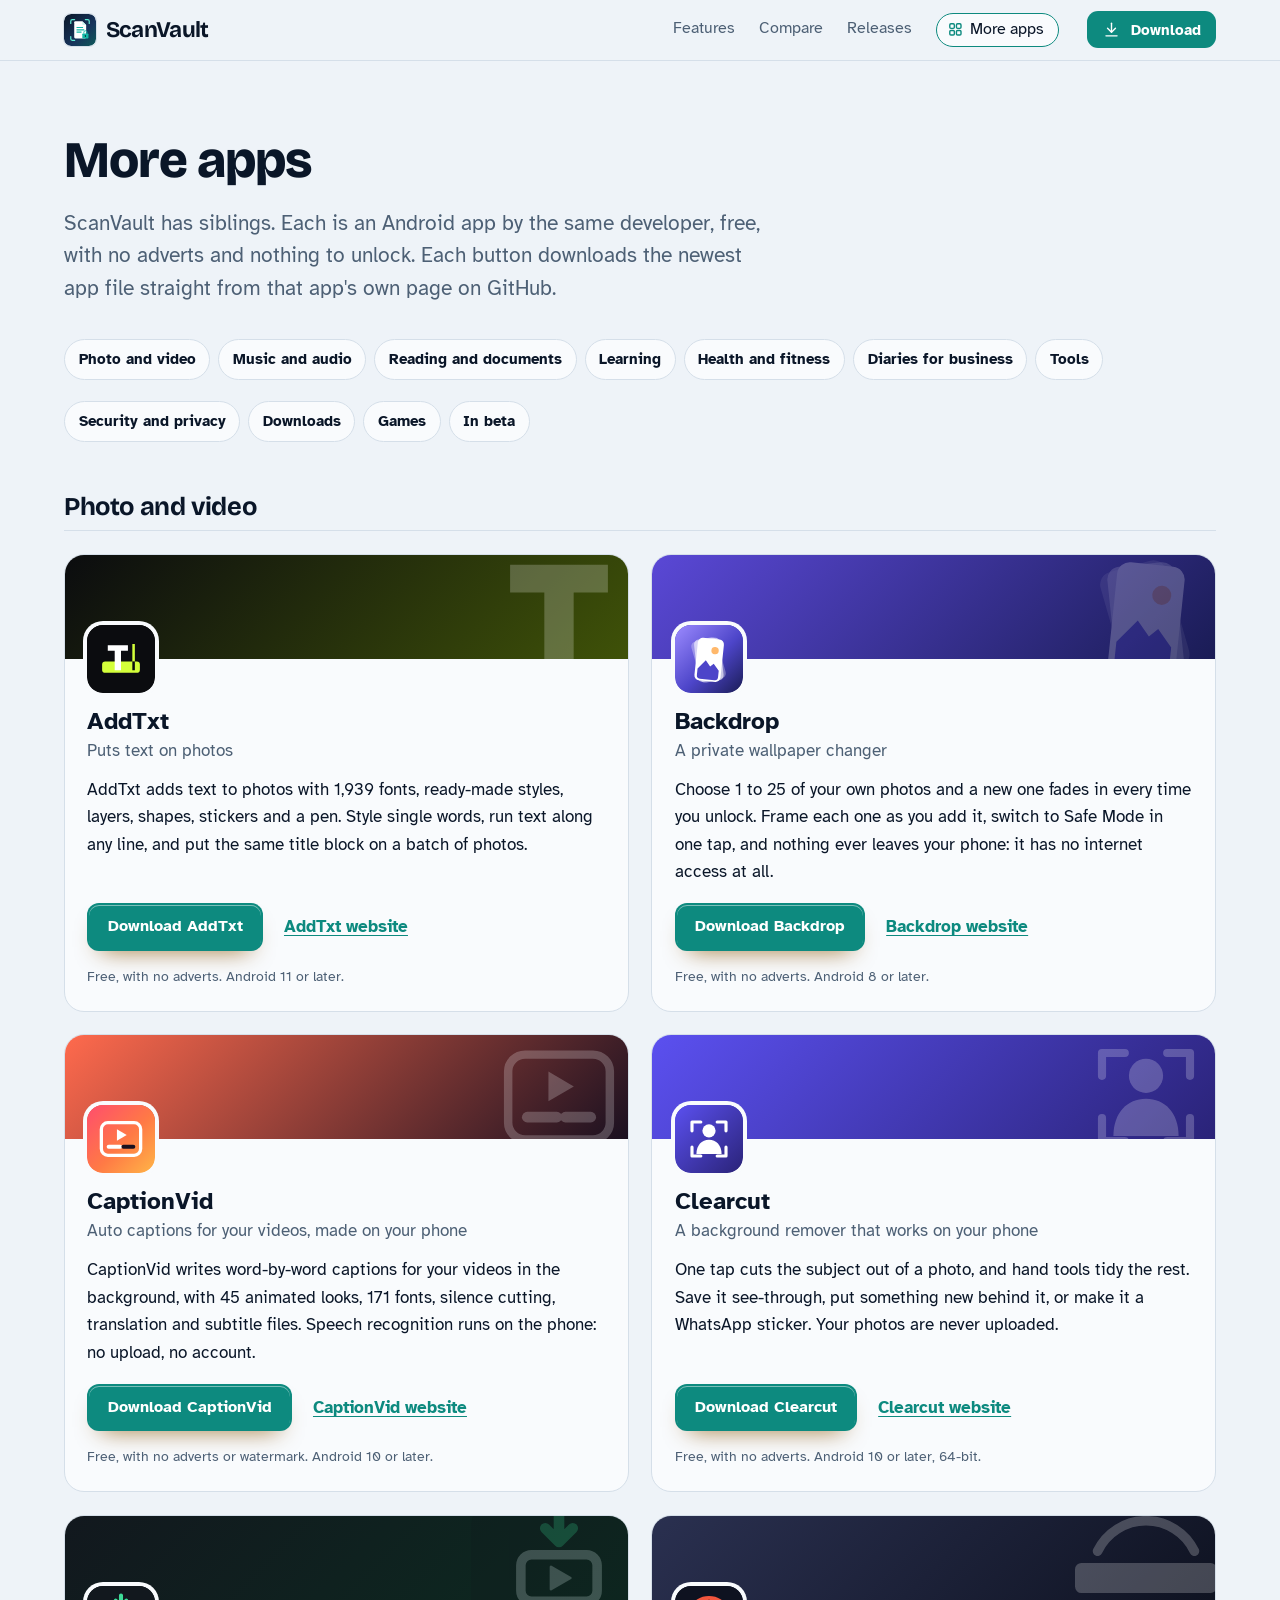
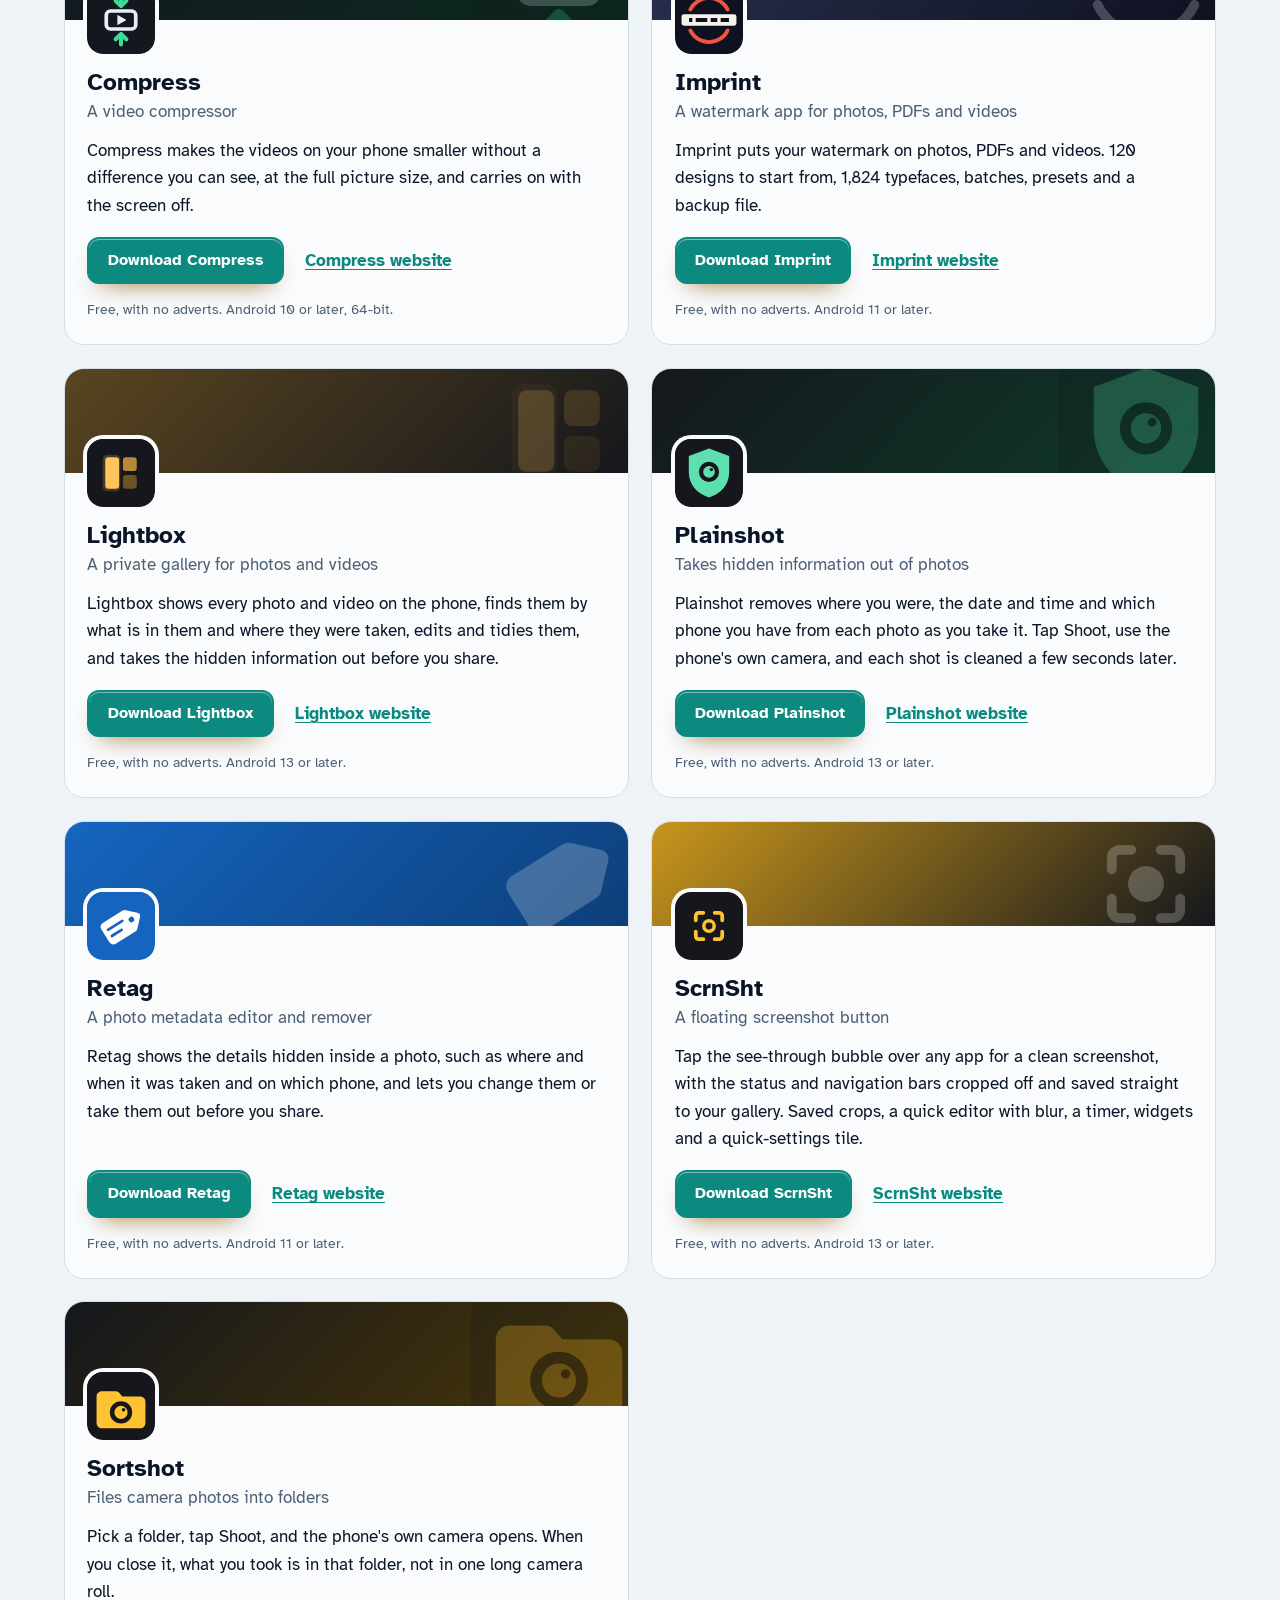
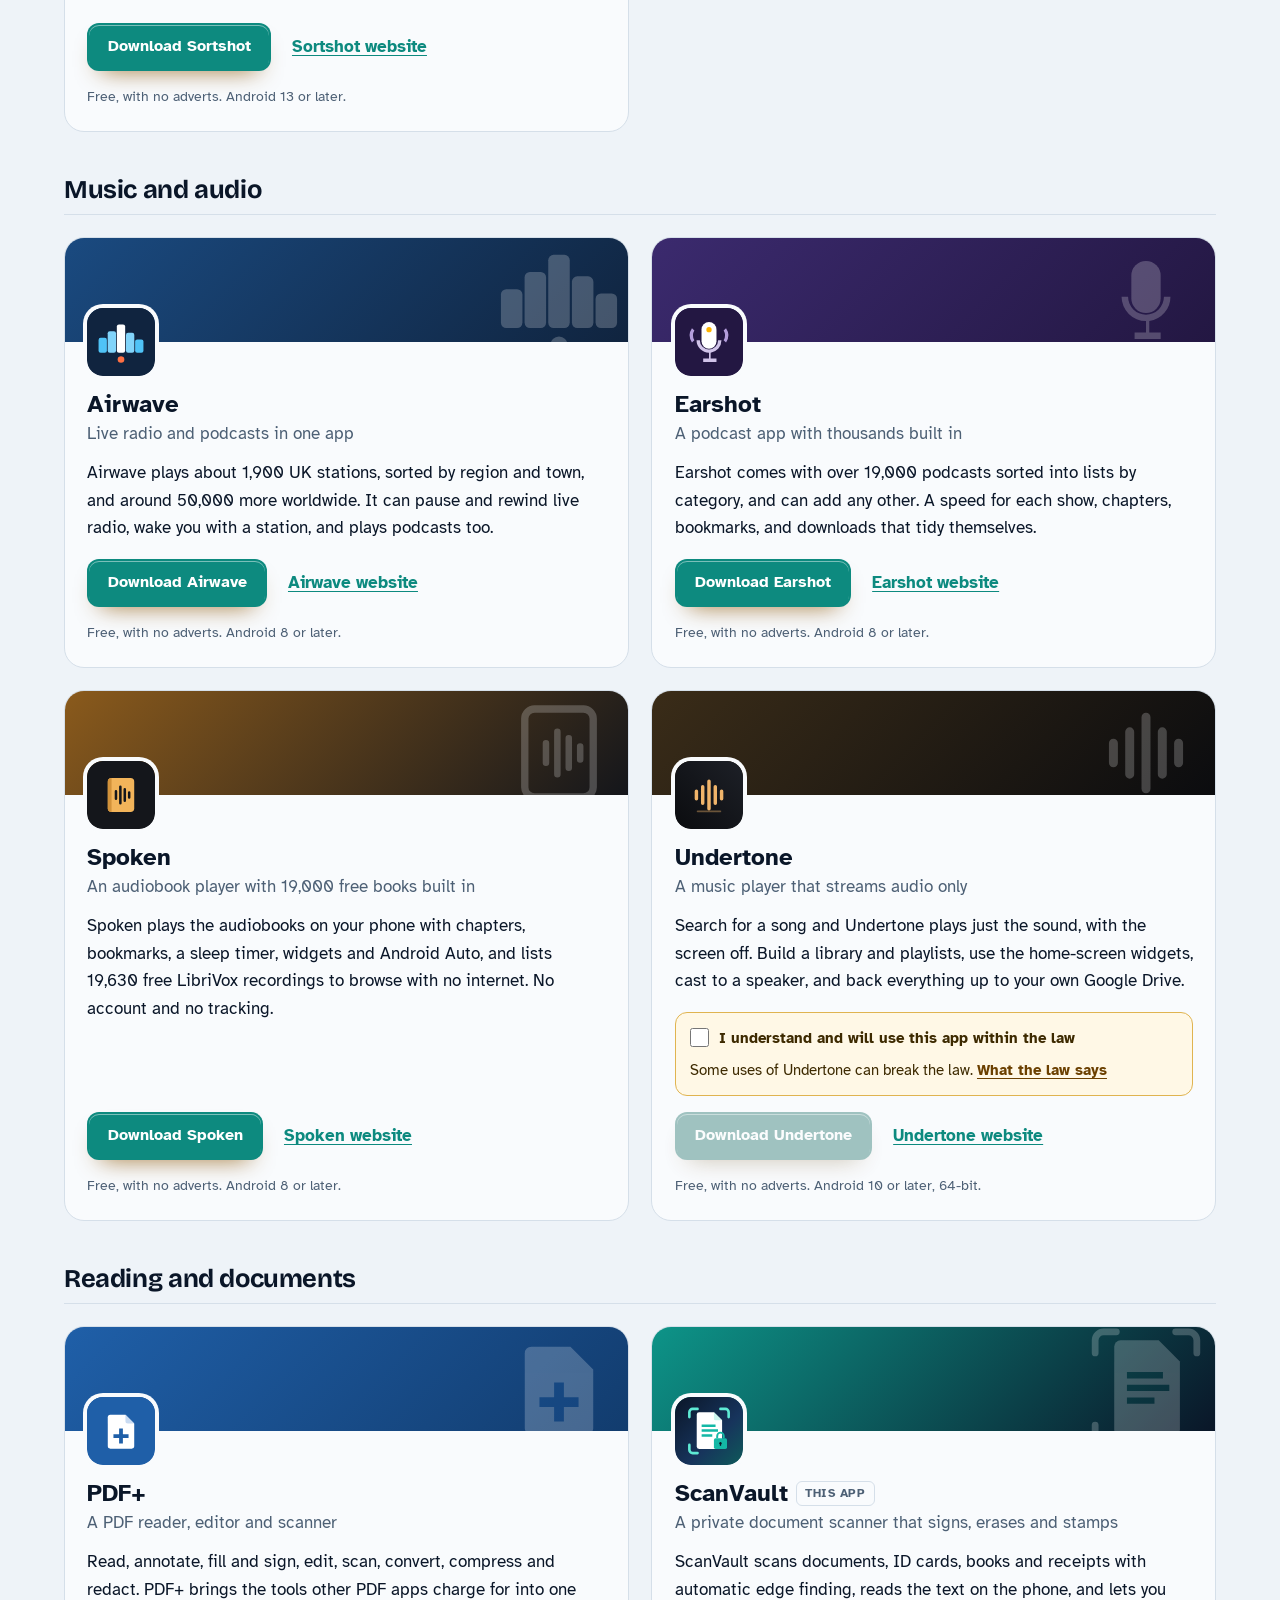
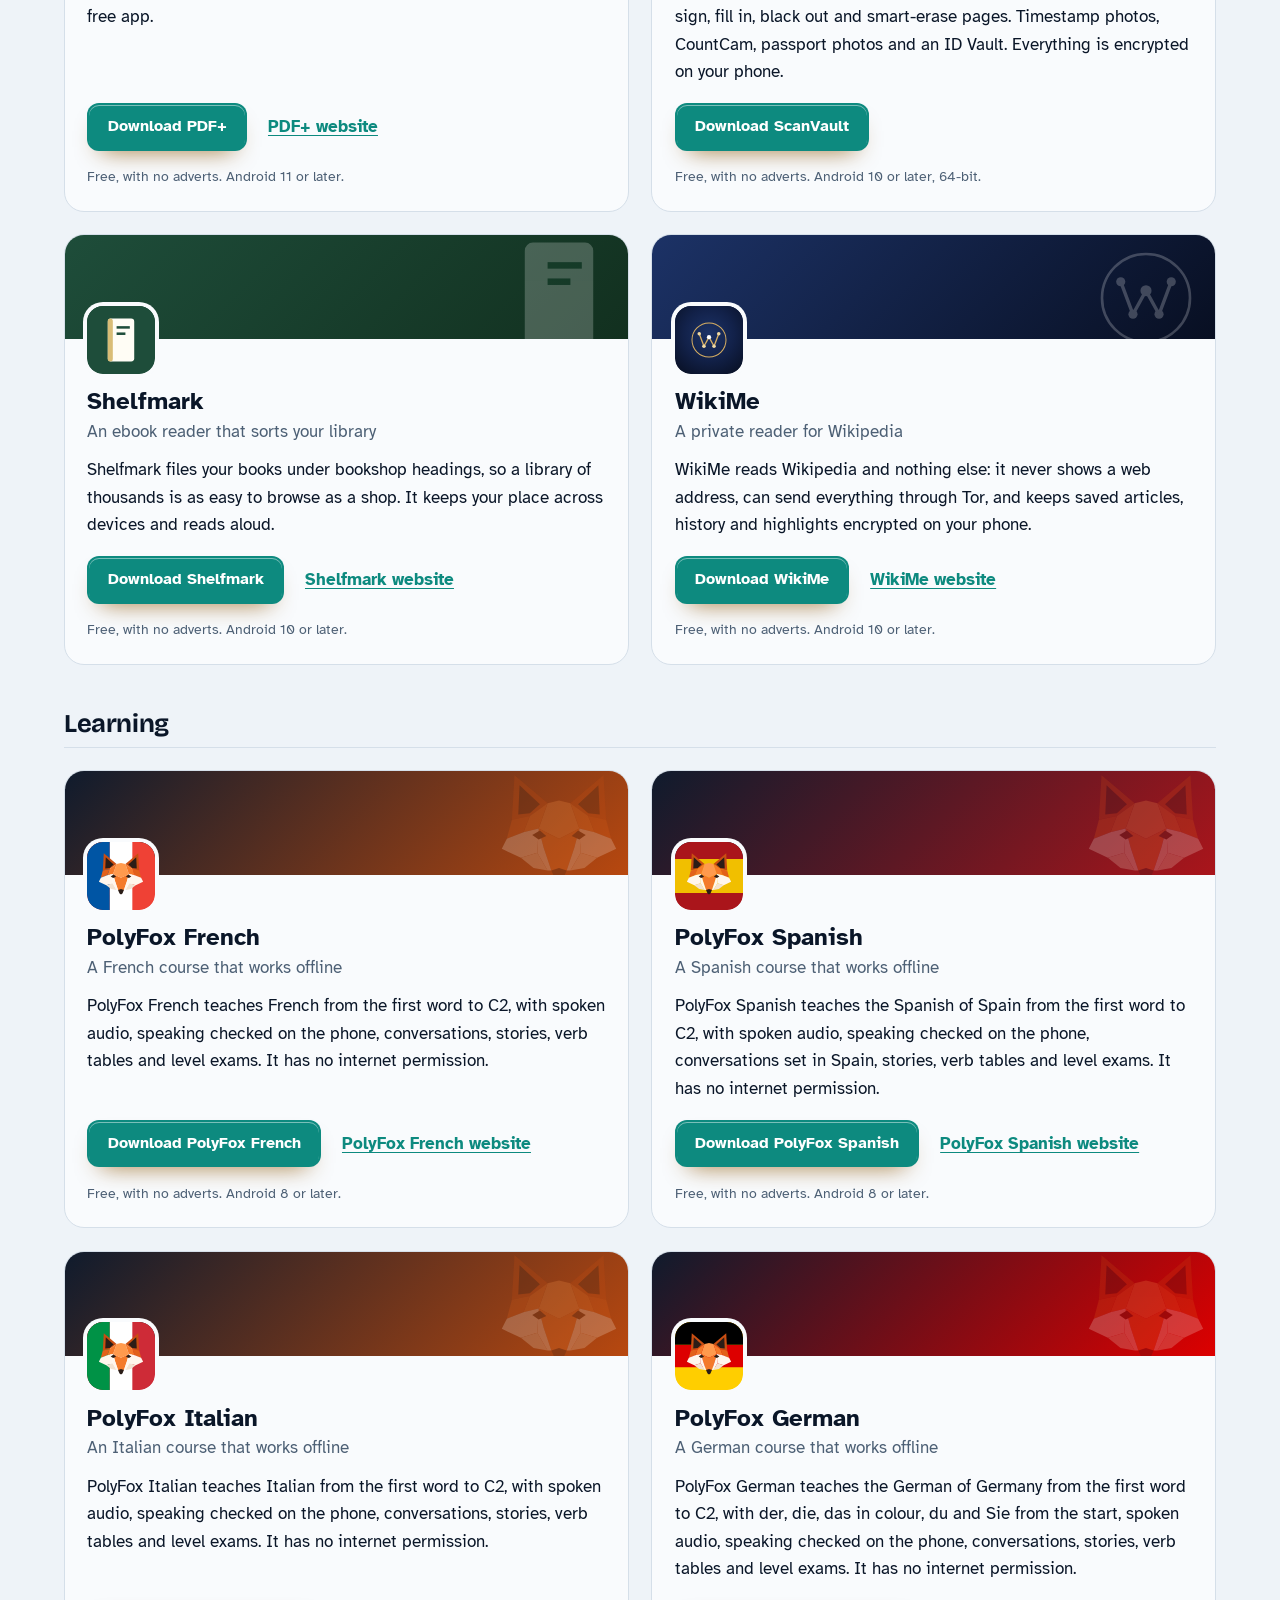
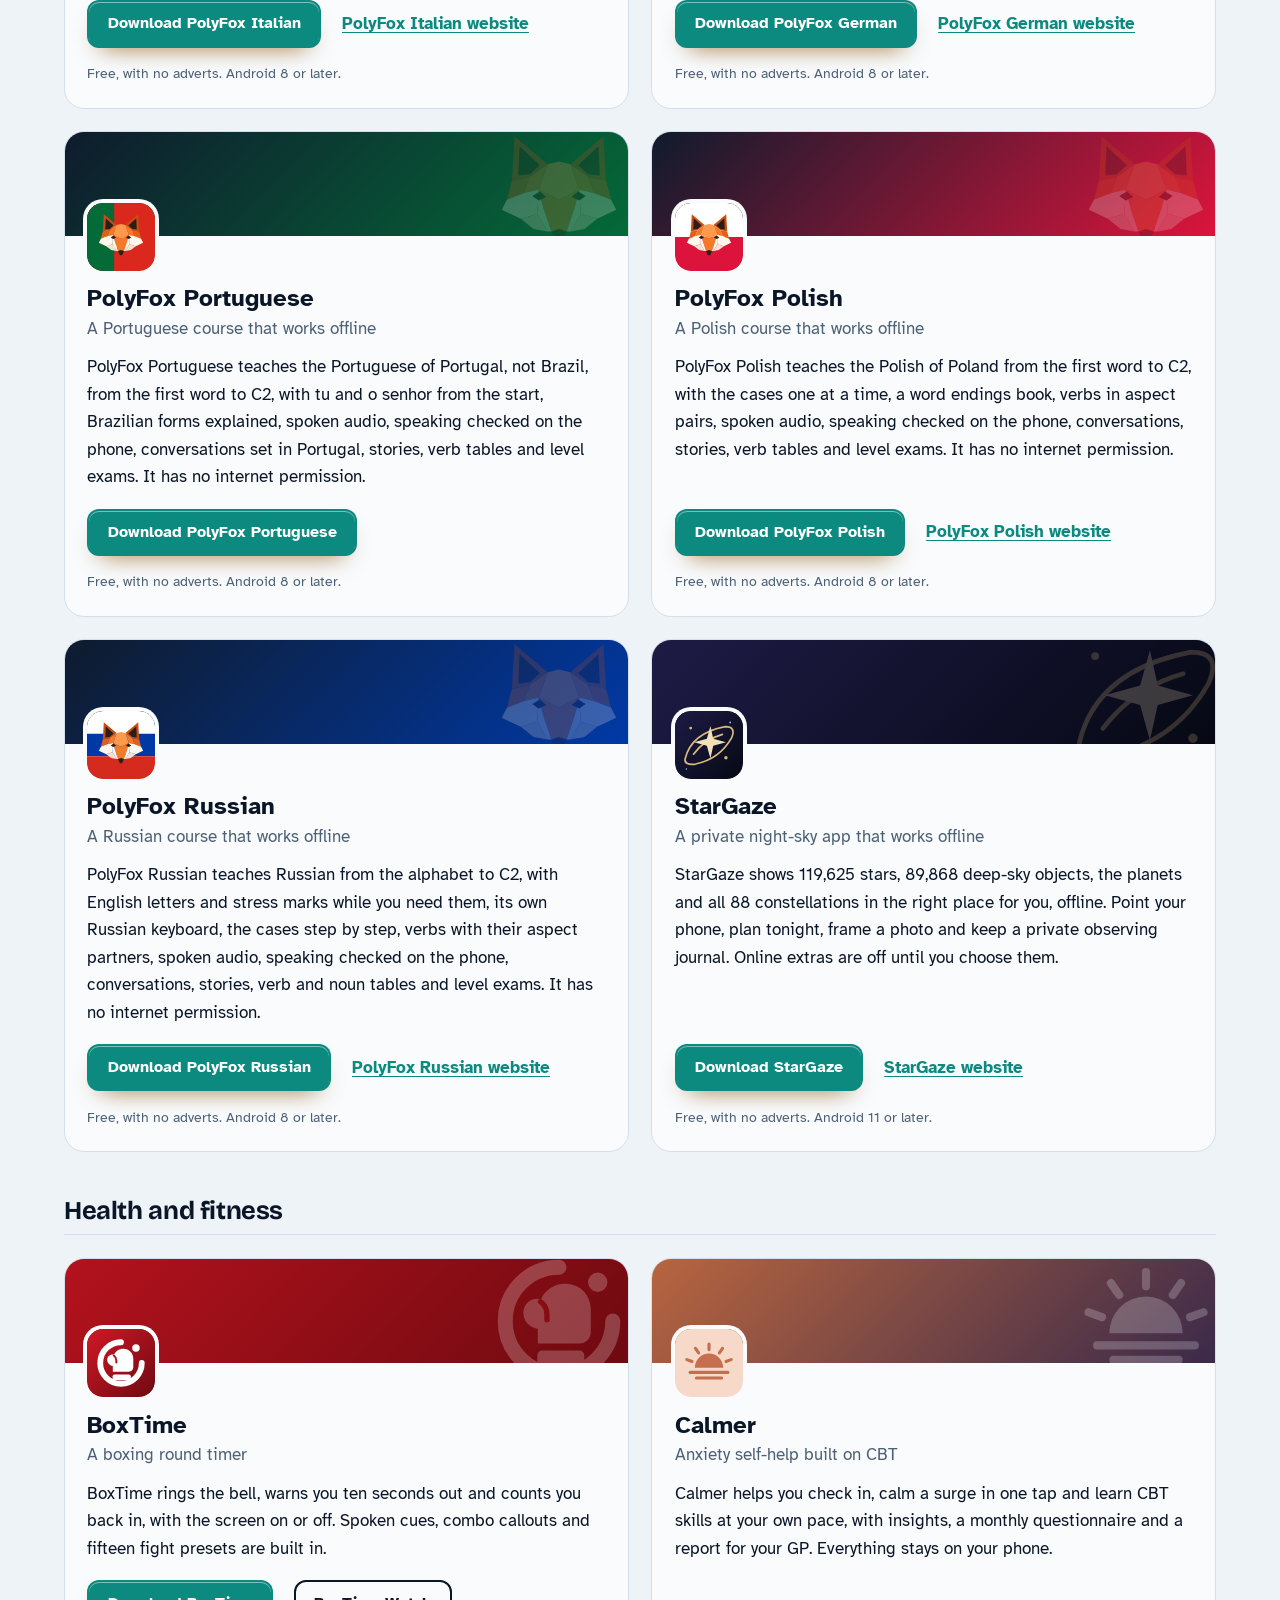
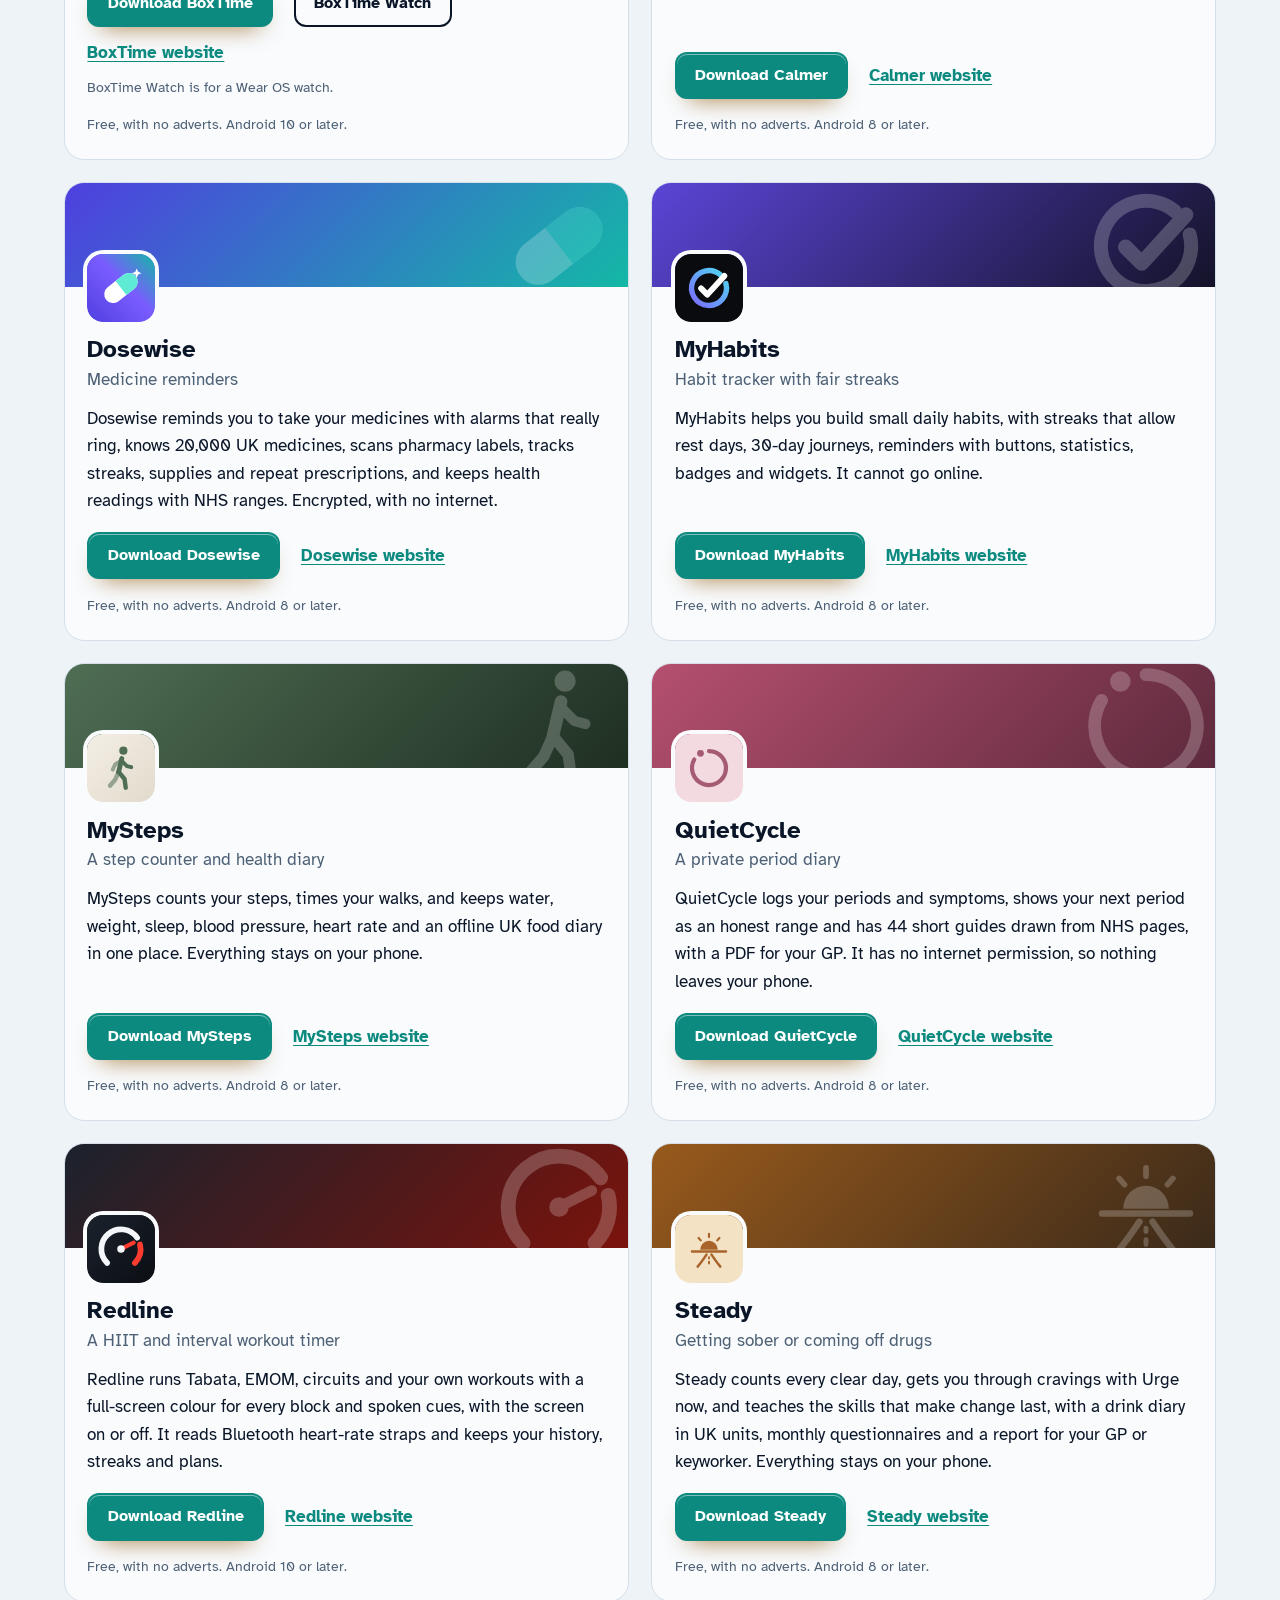
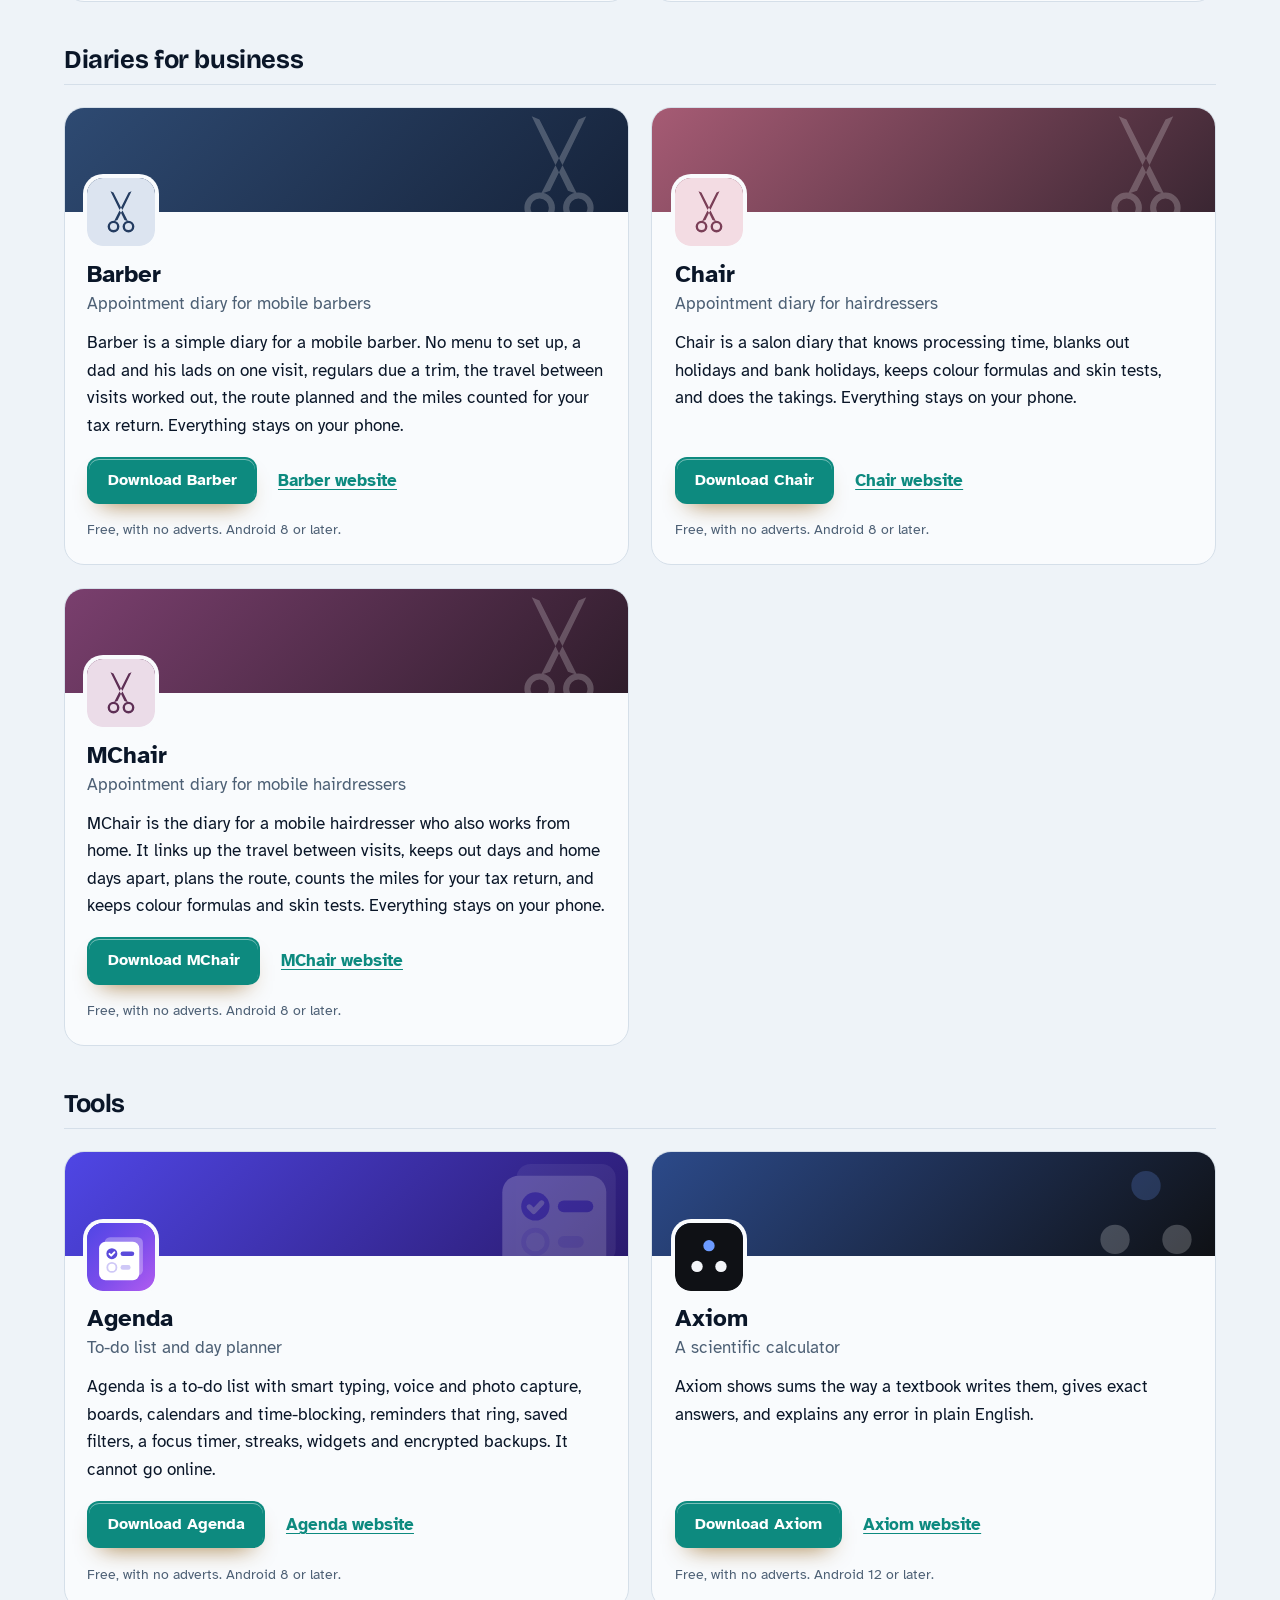
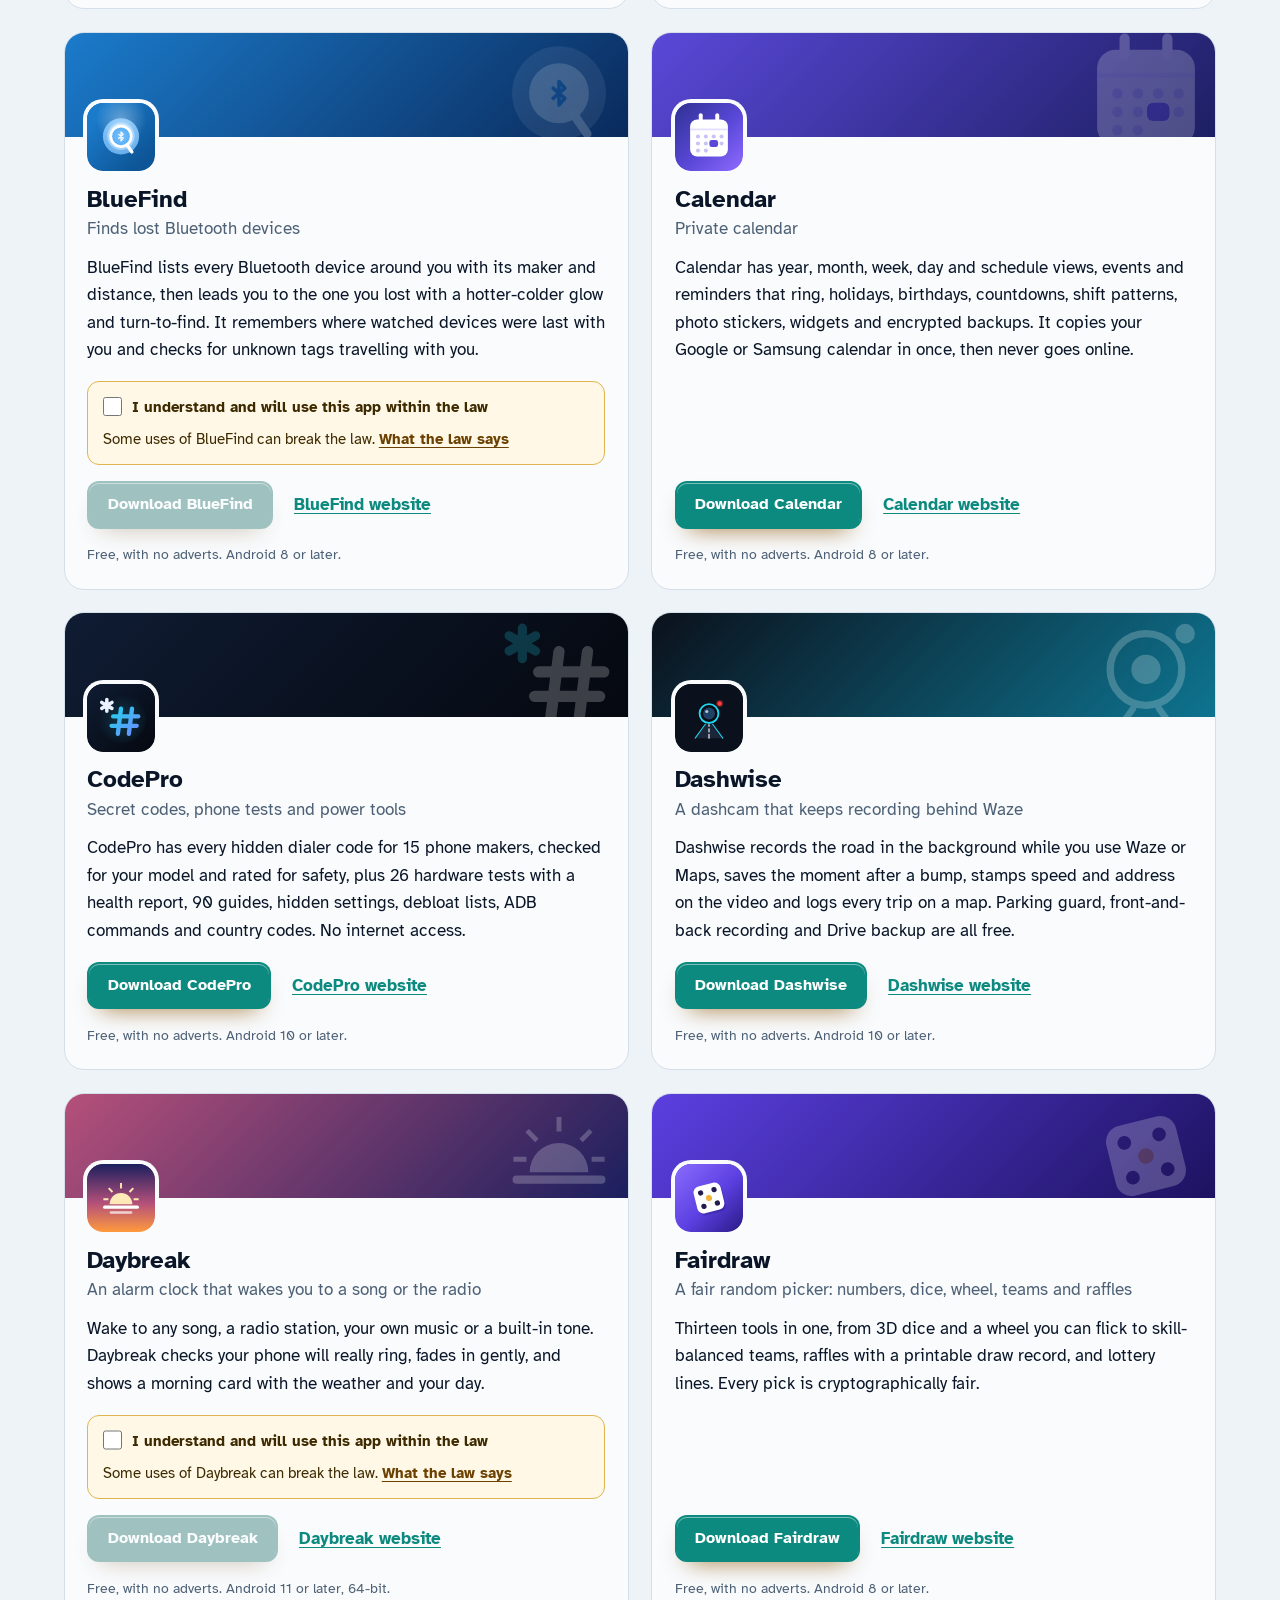
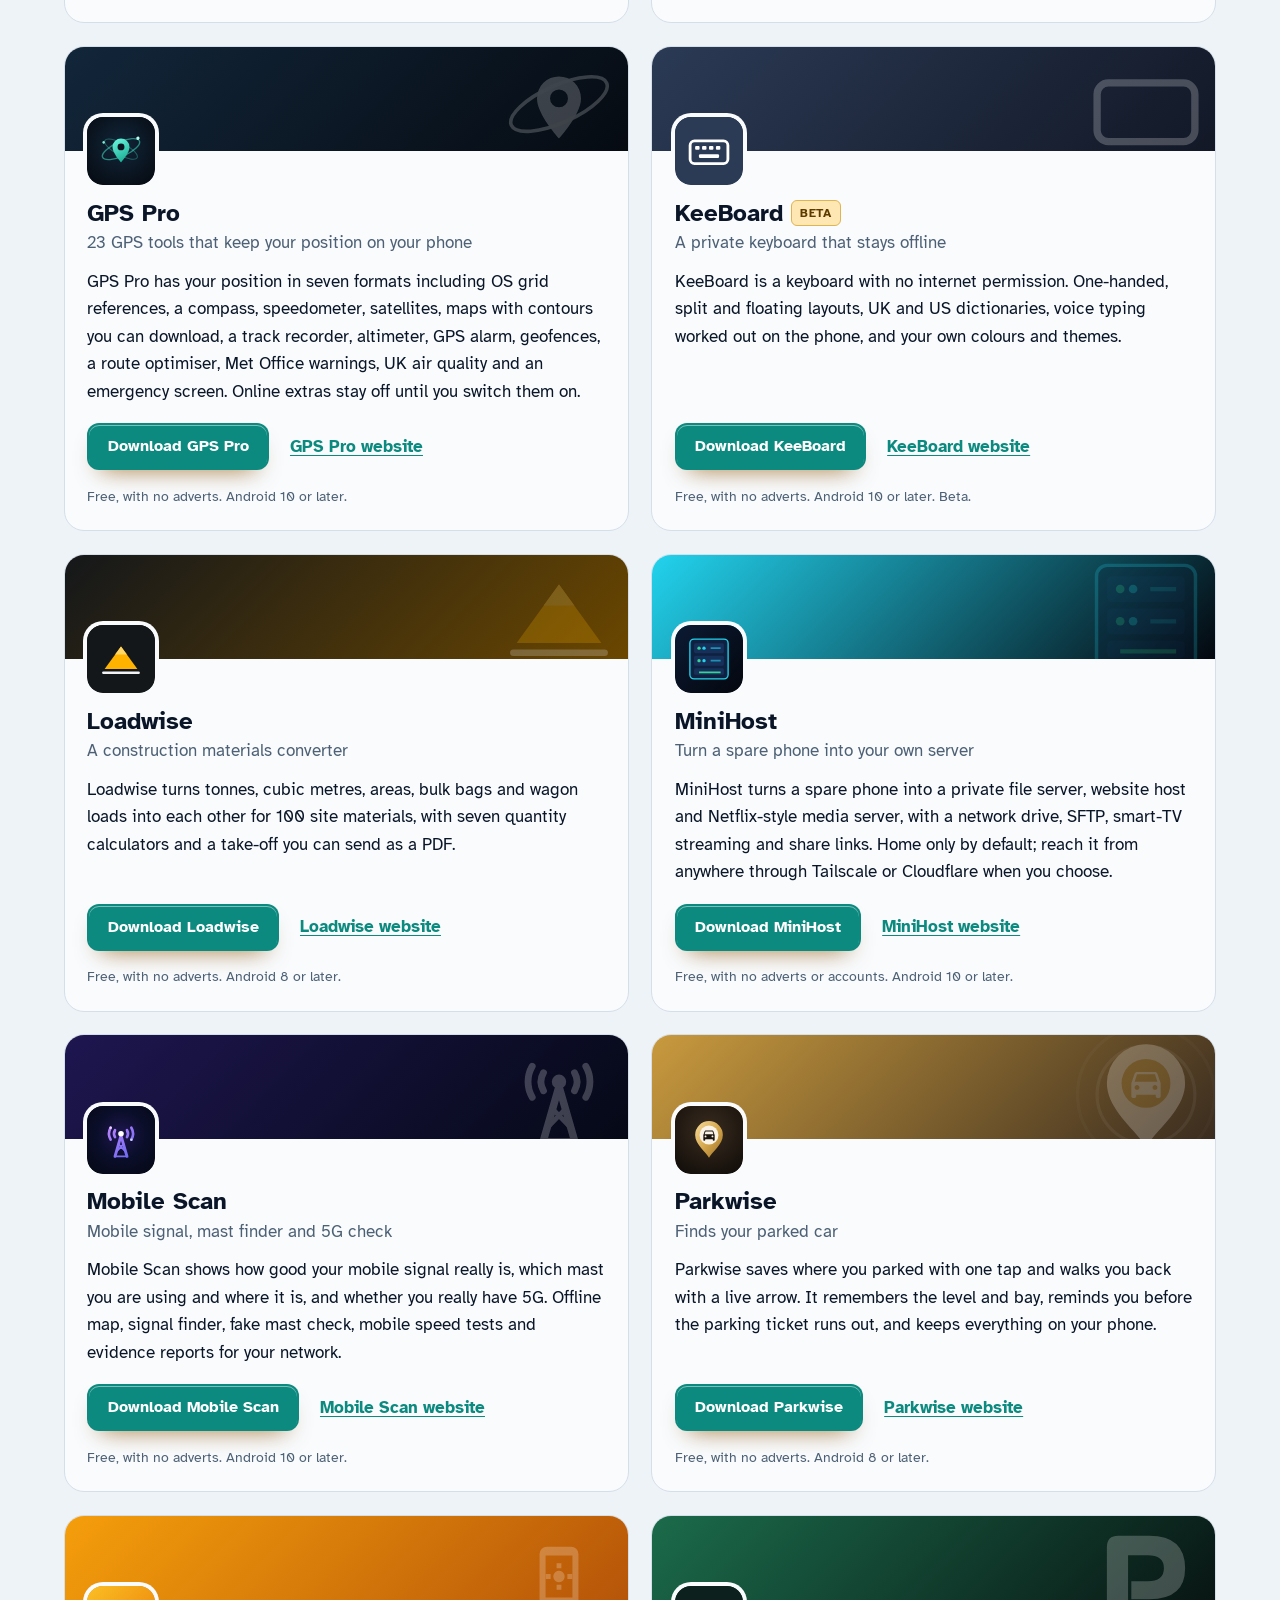
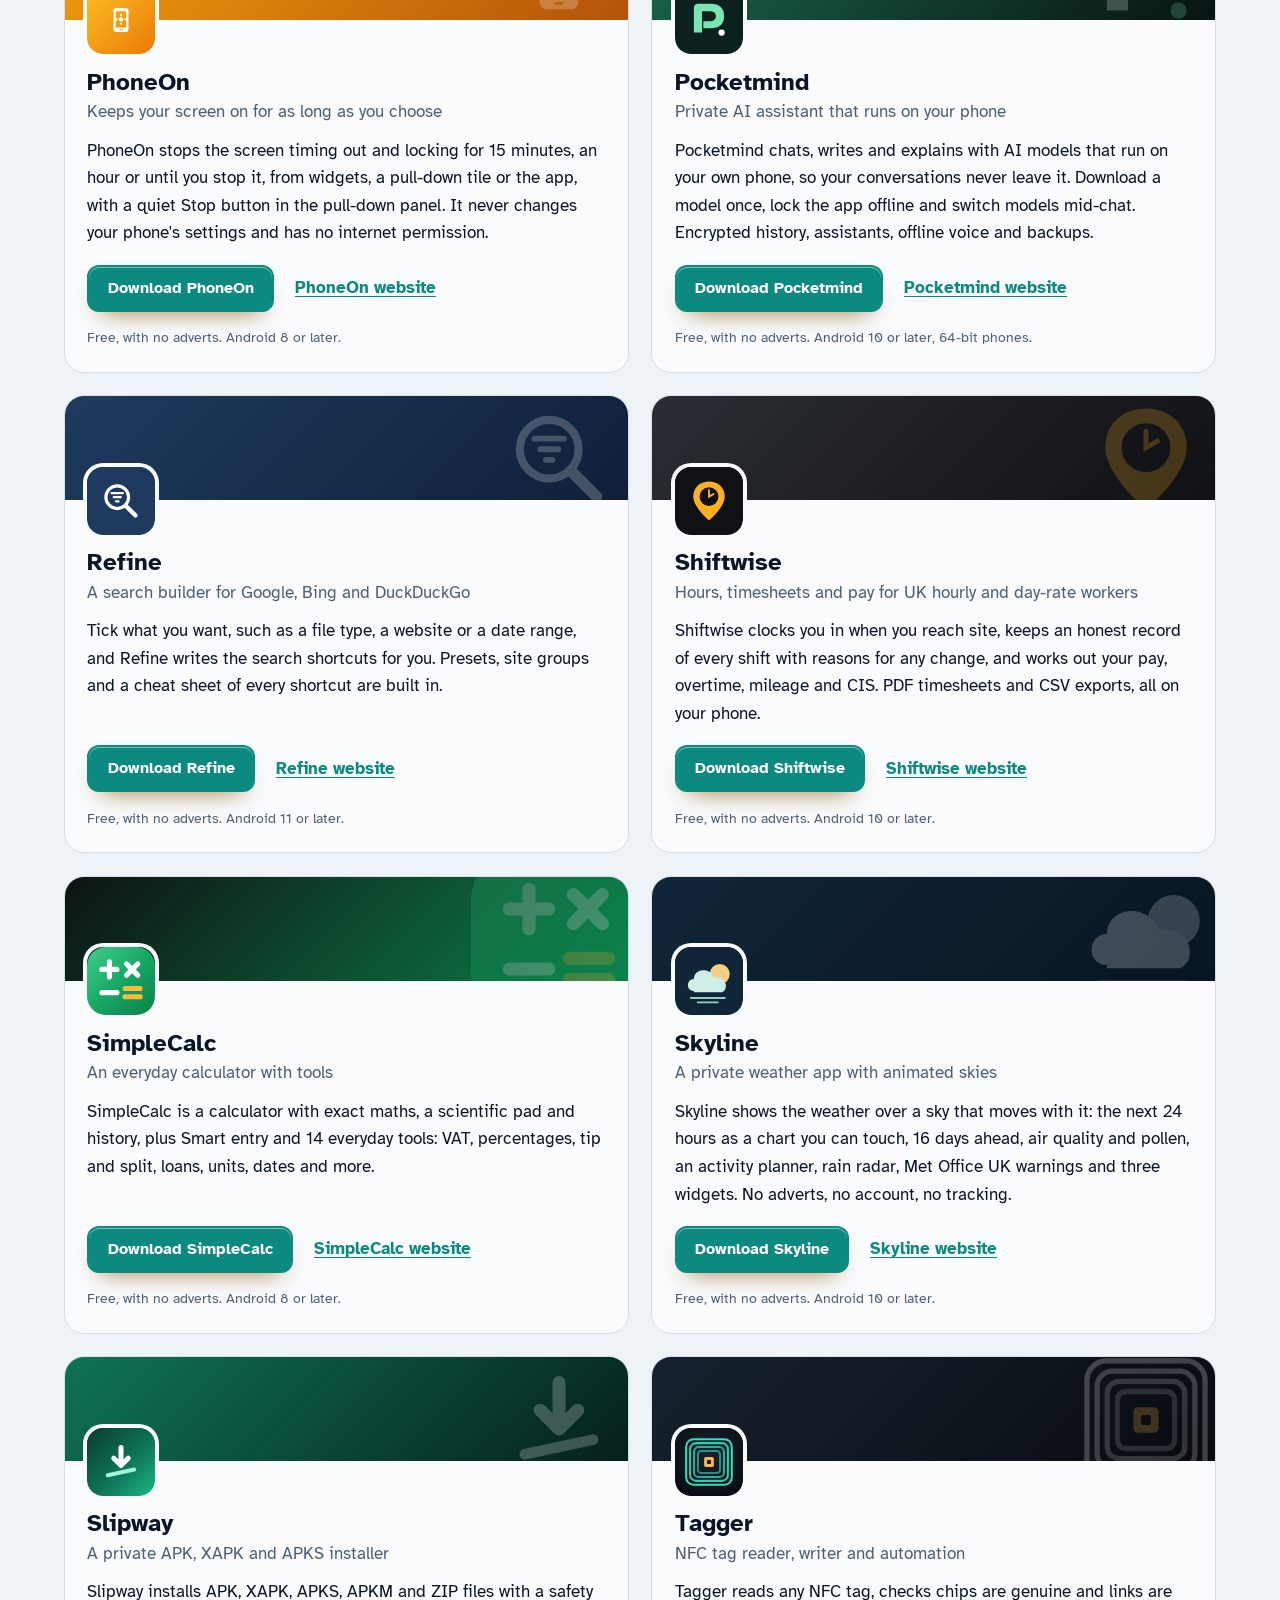
==== commit edf8b846: "More apps: add Slipway" ====
--- a/more-apps.html
+++ b/more-apps.html
@@ -4,7 +4,7 @@
 <meta charset="utf-8">
 <meta name="viewport" content="width=device-width, initial-scale=1">
 <title>More free Android apps from the maker of ScanVault</title>
-<meta name="description" content="All 92 free Android apps from the maker of ScanVault, in one list by category, each with its download and a link to its website.">
+<meta name="description" content="All 93 free Android apps from the maker of ScanVault, in one list by category, each with its download and a link to its website.">
 <meta name="author" content="Jonathan Jackson">
 <link rel="canonical" href="https://customgpter.github.io/scanvault/more-apps.html">
 <meta name="theme-color" content="#eef3f8" media="(prefers-color-scheme: light)">
@@ -12,7 +12,7 @@
 <meta property="og:type" content="website">
 <meta property="og:site_name" content="ScanVault">
 <meta property="og:title" content="More free Android apps from the maker of ScanVault">
-<meta property="og:description" content="All 92 free Android apps from the maker of ScanVault, in one list by category, each with its download and a link to its website.">
+<meta property="og:description" content="All 93 free Android apps from the maker of ScanVault, in one list by category, each with its download and a link to its website.">
 <meta property="og:url" content="https://customgpter.github.io/scanvault/more-apps.html">
 <meta property="og:image" content="https://customgpter.github.io/scanvault/assets/og.png">
 <meta property="og:image:width" content="1200">
@@ -26,7 +26,7 @@
 <link rel="preload" href="./assets/fonts/atkinson-hyperlegible-latin-400-normal.woff2" as="font" type="font/woff2" crossorigin>
 <link rel="stylesheet" href="./assets/site.css?v=1">
 <link rel="stylesheet" href="./assets/house.css?v=1">
-<script type="application/ld+json">{"@context":"https://schema.org","@type":"ItemList","name":"Apps from the maker of ScanVault","url":"https://customgpter.github.io/scanvault/more-apps.html","itemListElement":[{"@type":"ListItem","position":1,"name":"AddTxt","url":"https://customgpter.github.io/addtxt/"},{"@type":"ListItem","position":2,"name":"Backdrop","url":"https://customgpter.github.io/backdrop/"},{"@type":"ListItem","position":3,"name":"CaptionVid","url":"https://customgpter.github.io/captionvid/"},{"@type":"ListItem","position":4,"name":"Clearcut","url":"https://customgpter.github.io/clearcut/"},{"@type":"ListItem","position":5,"name":"Compress","url":"https://customgpter.github.io/compress/"},{"@type":"ListItem","position":6,"name":"Imprint","url":"https://customgpter.github.io/imprint/"},{"@type":"ListItem","position":7,"name":"Lightbox","url":"https://customgpter.github.io/lightbox/"},{"@type":"ListItem","position":8,"name":"Plainshot","url":"https://customgpter.github.io/plainshot/"},{"@type":"ListItem","position":9,"name":"Retag","url":"https://customgpter.github.io/retag/"},{"@type":"ListItem","position":10,"name":"ScrnSht","url":"https://customgpter.github.io/scrnsht/"},{"@type":"ListItem","position":11,"name":"Sortshot","url":"https://customgpter.github.io/sortshot/"},{"@type":"ListItem","position":12,"name":"Airwave","url":"https://customgpter.github.io/airwave/"},{"@type":"ListItem","position":13,"name":"Earshot","url":"https://customgpter.github.io/earshot/"},{"@type":"ListItem","position":14,"name":"Spoken","url":"https://customgpter.github.io/spoken/"},{"@type":"ListItem","position":15,"name":"Undertone","url":"https://customgpter.github.io/undertone/"},{"@type":"ListItem","position":16,"name":"PDF+","url":"https://customgpter.github.io/pdfplus/"},{"@type":"ListItem","position":17,"name":"ScanVault","url":"https://customgpter.github.io/scanvault/"},{"@type":"ListItem","position":18,"name":"Shelfmark","url":"https://customgpter.github.io/shelfmark/"},{"@type":"ListItem","position":19,"name":"WikiMe","url":"https://customgpter.github.io/wikime/"},{"@type":"ListItem","position":20,"name":"PolyFox French","url":"https://customgpter.github.io/polyfox/"},{"@type":"ListItem","position":21,"name":"PolyFox German","url":"https://customgpter.github.io/polyfox-german/"},{"@type":"ListItem","position":22,"name":"PolyFox Polish","url":"https://customgpter.github.io/polyfox-polish/"},{"@type":"ListItem","position":23,"name":"PolyFox Russian","url":"https://customgpter.github.io/polyfox-russian/"},{"@type":"ListItem","position":24,"name":"StarGaze","url":"https://customgpter.github.io/stargaze/"},{"@type":"ListItem","position":25,"name":"BoxTime","url":"https://customgpter.github.io/boxtime/"},{"@type":"ListItem","position":26,"name":"Calmer","url":"https://customgpter.github.io/calmer/"},{"@type":"ListItem","position":27,"name":"Dosewise","url":"https://customgpter.github.io/dosewise/"},{"@type":"ListItem","position":28,"name":"MyHabits","url":"https://customgpter.github.io/myhabits/"},{"@type":"ListItem","position":29,"name":"MySteps","url":"https://customgpter.github.io/mysteps/"},{"@type":"ListItem","position":30,"name":"QuietCycle","url":"https://customgpter.github.io/quietcycle/"},{"@type":"ListItem","position":31,"name":"Redline","url":"https://customgpter.github.io/redline/"},{"@type":"ListItem","position":32,"name":"Steady","url":"https://customgpter.github.io/steady/"},{"@type":"ListItem","position":33,"name":"Barber","url":"https://customgpter.github.io/barber/"},{"@type":"ListItem","position":34,"name":"Chair","url":"https://customgpter.github.io/chair/"},{"@type":"ListItem","position":35,"name":"MChair","url":"https://customgpter.github.io/mchair/"},{"@type":"ListItem","position":36,"name":"Agenda","url":"https://customgpter.github.io/agenda/"},{"@type":"ListItem","position":37,"name":"Axiom","url":"https://customgpter.github.io/axiom/"},{"@type":"ListItem","position":38,"name":"BlueFind","url":"https://customgpter.github.io/bluefind/"},{"@type":"ListItem","position":39,"name":"Calendar","url":"https://customgpter.github.io/calendar/"},{"@type":"ListItem","position":40,"name":"CodePro","url":"https://customgpter.github.io/codepro/"},{"@type":"ListItem","position":41,"name":"Dashwise","url":"https://customgpter.github.io/dashwise/"},{"@type":"ListItem","position":42,"name":"Daybreak","url":"https://customgpter.github.io/daybreak/"},{"@type":"ListItem","position":43,"name":"Fairdraw","url":"https://customgpter.github.io/fairdraw/"},{"@type":"ListItem","position":44,"name":"GPS Pro","url":"https://customgpter.github.io/gpspro/"},{"@type":"ListItem","position":45,"name":"KeeBoard","url":"https://customgpter.github.io/keeboard/"},{"@type":"ListItem","position":46,"name":"Loadwise","url":"https://customgpter.github.io/loadwise/"},{"@type":"ListItem","position":47,"name":"MiniHost","url":"https://customgpter.github.io/minihost/"},{"@type":"ListItem","position":48,"name":"Mobile Scan","url":"https://customgpter.github.io/mobilescan/"},{"@type":"ListItem","position":49,"name":"Parkwise","url":"https://customgpter.github.io/parkwise/"},{"@type":"ListItem","position":50,"name":"Pocketmind","url":"https://customgpter.github.io/pocketmind/"},{"@type":"ListItem","position":51,"name":"Refine","url":"https://customgpter.github.io/refine/"},{"@type":"ListItem","position":52,"name":"Shiftwise","url":"https://customgpter.github.io/shiftwise/"},{"@type":"ListItem","position":53,"name":"SimpleCalc","url":"https://customgpter.github.io/simplecalc/"},{"@type":"ListItem","position":54,"name":"Skyline","url":"https://customgpter.github.io/skyline/"},{"@type":"ListItem","position":55,"name":"Tagger","url":"https://customgpter.github.io/tagger/"},{"@type":"ListItem","position":56,"name":"TotalClean","url":"https://customgpter.github.io/totalclean/"},{"@type":"ListItem","position":57,"name":"TVLink","url":"https://customgpter.github.io/tvlink/"},{"@type":"ListItem","position":58,"name":"Unbox","url":"https://customgpter.github.io/unbox/"},{"@type":"ListItem","position":59,"name":"WhatsKeep","url":"https://customgpter.github.io/whatskeep/"},{"@type":"ListItem","position":60,"name":"WiFi Scan","url":"https://customgpter.github.io/wifiscan/"},{"@type":"ListItem","position":61,"name":"Auditly","url":"https://customgpter.github.io/auditly/"},{"@type":"ListItem","position":62,"name":"Backchannel","url":"https://customgpter.github.io/backchannel/"},{"@type":"ListItem","position":63,"name":"ENotes","url":"https://customgpter.github.io/enotes/"},{"@type":"ListItem","position":64,"name":"FindMe","url":"https://customgpter.github.io/findme/"},{"@type":"ListItem","position":65,"name":"iLock","url":"https://customgpter.github.io/ilock/"},{"@type":"ListItem","position":66,"name":"ImSafe","url":"https://customgpter.github.io/imsafe/"},{"@type":"ListItem","position":67,"name":"IShred","url":"https://customgpter.github.io/ishred/"},{"@type":"ListItem","position":68,"name":"LockBox","url":"https://customgpter.github.io/lockbox/"},{"@type":"ListItem","position":69,"name":"PassVault","url":"https://customgpter.github.io/passvault/"},{"@type":"ListItem","position":70,"name":"SpyFind","url":"https://customgpter.github.io/spyfind/"},{"@type":"ListItem","position":71,"name":"TextWipe","url":"https://customgpter.github.io/textwipe/"},{"@type":"ListItem","position":72,"name":"Tracewire","url":"https://customgpter.github.io/tracewire/"},{"@type":"ListItem","position":73,"name":"Vigil","url":"https://customgpter.github.io/vigil/"},{"@type":"ListItem","position":74,"name":"Grab","url":"https://customgpter.github.io/grab/"},{"@type":"ListItem","position":75,"name":"Swarm","url":"https://customgpter.github.io/swarm/"},{"@type":"ListItem","position":76,"name":"Plane Games","url":"https://customgpter.github.io/plane-games/"},{"@type":"ListItem","position":77,"name":"Ninefold","url":"https://customgpter.github.io/ninefold/"},{"@type":"ListItem","position":78,"name":"Cubewise","url":"https://customgpter.github.io/cubewise/"},{"@type":"ListItem","position":79,"name":"Tilewise","url":"https://customgpter.github.io/tilewise/"},{"@type":"ListItem","position":80,"name":"Letterwise","url":"https://customgpter.github.io/letterwise/"},{"@type":"ListItem","position":81,"name":"Kingside","url":"https://customgpter.github.io/kingside/"},{"@type":"ListItem","position":82,"name":"Deckhand","url":"https://customgpter.github.io/deckhand/"},{"@type":"ListItem","position":83,"name":"SNESForge","url":"https://customgpter.github.io/snesforge/"},{"@type":"ListItem","position":84,"name":"Fame Boy","url":"https://customgpter.github.io/fameboy/"},{"@type":"ListItem","position":85,"name":"PSPPro","url":"https://customgpter.github.io/psppro/"},{"@type":"ListItem","position":86,"name":"MegaGen","url":"https://customgpter.github.io/megagen/"},{"@type":"ListItem","position":87,"name":"QVR","url":"https://customgpter.github.io/qvr/"},{"@type":"ListItem","position":88,"name":"QVR Watch","url":"https://customgpter.github.io/qvr-watch/"},{"@type":"ListItem","position":89,"name":"QVRLite","url":"https://customgpter.github.io/qvrlite/"},{"@type":"ListItem","position":90,"name":"Onionz","url":"https://customgpter.github.io/onionz/"},{"@type":"ListItem","position":91,"name":"OnionzWeb","url":"https://customgpter.github.io/onionzweb/"}]}</script>
+<script type="application/ld+json">{"@context":"https://schema.org","@type":"ItemList","name":"Apps from the maker of ScanVault","url":"https://customgpter.github.io/scanvault/more-apps.html","itemListElement":[{"@type":"ListItem","position":1,"name":"AddTxt","url":"https://customgpter.github.io/addtxt/"},{"@type":"ListItem","position":2,"name":"Backdrop","url":"https://customgpter.github.io/backdrop/"},{"@type":"ListItem","position":3,"name":"CaptionVid","url":"https://customgpter.github.io/captionvid/"},{"@type":"ListItem","position":4,"name":"Clearcut","url":"https://customgpter.github.io/clearcut/"},{"@type":"ListItem","position":5,"name":"Compress","url":"https://customgpter.github.io/compress/"},{"@type":"ListItem","position":6,"name":"Imprint","url":"https://customgpter.github.io/imprint/"},{"@type":"ListItem","position":7,"name":"Lightbox","url":"https://customgpter.github.io/lightbox/"},{"@type":"ListItem","position":8,"name":"Plainshot","url":"https://customgpter.github.io/plainshot/"},{"@type":"ListItem","position":9,"name":"Retag","url":"https://customgpter.github.io/retag/"},{"@type":"ListItem","position":10,"name":"ScrnSht","url":"https://customgpter.github.io/scrnsht/"},{"@type":"ListItem","position":11,"name":"Sortshot","url":"https://customgpter.github.io/sortshot/"},{"@type":"ListItem","position":12,"name":"Airwave","url":"https://customgpter.github.io/airwave/"},{"@type":"ListItem","position":13,"name":"Earshot","url":"https://customgpter.github.io/earshot/"},{"@type":"ListItem","position":14,"name":"Spoken","url":"https://customgpter.github.io/spoken/"},{"@type":"ListItem","position":15,"name":"Undertone","url":"https://customgpter.github.io/undertone/"},{"@type":"ListItem","position":16,"name":"PDF+","url":"https://customgpter.github.io/pdfplus/"},{"@type":"ListItem","position":17,"name":"ScanVault","url":"https://customgpter.github.io/scanvault/"},{"@type":"ListItem","position":18,"name":"Shelfmark","url":"https://customgpter.github.io/shelfmark/"},{"@type":"ListItem","position":19,"name":"WikiMe","url":"https://customgpter.github.io/wikime/"},{"@type":"ListItem","position":20,"name":"PolyFox French","url":"https://customgpter.github.io/polyfox/"},{"@type":"ListItem","position":21,"name":"PolyFox German","url":"https://customgpter.github.io/polyfox-german/"},{"@type":"ListItem","position":22,"name":"PolyFox Polish","url":"https://customgpter.github.io/polyfox-polish/"},{"@type":"ListItem","position":23,"name":"PolyFox Russian","url":"https://customgpter.github.io/polyfox-russian/"},{"@type":"ListItem","position":24,"name":"StarGaze","url":"https://customgpter.github.io/stargaze/"},{"@type":"ListItem","position":25,"name":"BoxTime","url":"https://customgpter.github.io/boxtime/"},{"@type":"ListItem","position":26,"name":"Calmer","url":"https://customgpter.github.io/calmer/"},{"@type":"ListItem","position":27,"name":"Dosewise","url":"https://customgpter.github.io/dosewise/"},{"@type":"ListItem","position":28,"name":"MyHabits","url":"https://customgpter.github.io/myhabits/"},{"@type":"ListItem","position":29,"name":"MySteps","url":"https://customgpter.github.io/mysteps/"},{"@type":"ListItem","position":30,"name":"QuietCycle","url":"https://customgpter.github.io/quietcycle/"},{"@type":"ListItem","position":31,"name":"Redline","url":"https://customgpter.github.io/redline/"},{"@type":"ListItem","position":32,"name":"Steady","url":"https://customgpter.github.io/steady/"},{"@type":"ListItem","position":33,"name":"Barber","url":"https://customgpter.github.io/barber/"},{"@type":"ListItem","position":34,"name":"Chair","url":"https://customgpter.github.io/chair/"},{"@type":"ListItem","position":35,"name":"MChair","url":"https://customgpter.github.io/mchair/"},{"@type":"ListItem","position":36,"name":"Agenda","url":"https://customgpter.github.io/agenda/"},{"@type":"ListItem","position":37,"name":"Axiom","url":"https://customgpter.github.io/axiom/"},{"@type":"ListItem","position":38,"name":"BlueFind","url":"https://customgpter.github.io/bluefind/"},{"@type":"ListItem","position":39,"name":"Calendar","url":"https://customgpter.github.io/calendar/"},{"@type":"ListItem","position":40,"name":"CodePro","url":"https://customgpter.github.io/codepro/"},{"@type":"ListItem","position":41,"name":"Dashwise","url":"https://customgpter.github.io/dashwise/"},{"@type":"ListItem","position":42,"name":"Daybreak","url":"https://customgpter.github.io/daybreak/"},{"@type":"ListItem","position":43,"name":"Fairdraw","url":"https://customgpter.github.io/fairdraw/"},{"@type":"ListItem","position":44,"name":"GPS Pro","url":"https://customgpter.github.io/gpspro/"},{"@type":"ListItem","position":45,"name":"KeeBoard","url":"https://customgpter.github.io/keeboard/"},{"@type":"ListItem","position":46,"name":"Loadwise","url":"https://customgpter.github.io/loadwise/"},{"@type":"ListItem","position":47,"name":"MiniHost","url":"https://customgpter.github.io/minihost/"},{"@type":"ListItem","position":48,"name":"Mobile Scan","url":"https://customgpter.github.io/mobilescan/"},{"@type":"ListItem","position":49,"name":"Parkwise","url":"https://customgpter.github.io/parkwise/"},{"@type":"ListItem","position":50,"name":"Pocketmind","url":"https://customgpter.github.io/pocketmind/"},{"@type":"ListItem","position":51,"name":"Refine","url":"https://customgpter.github.io/refine/"},{"@type":"ListItem","position":52,"name":"Shiftwise","url":"https://customgpter.github.io/shiftwise/"},{"@type":"ListItem","position":53,"name":"SimpleCalc","url":"https://customgpter.github.io/simplecalc/"},{"@type":"ListItem","position":54,"name":"Skyline","url":"https://customgpter.github.io/skyline/"},{"@type":"ListItem","position":55,"name":"Slipway","url":"https://customgpter.github.io/slipway/"},{"@type":"ListItem","position":56,"name":"Tagger","url":"https://customgpter.github.io/tagger/"},{"@type":"ListItem","position":57,"name":"TotalClean","url":"https://customgpter.github.io/totalclean/"},{"@type":"ListItem","position":58,"name":"TVLink","url":"https://customgpter.github.io/tvlink/"},{"@type":"ListItem","position":59,"name":"Unbox","url":"https://customgpter.github.io/unbox/"},{"@type":"ListItem","position":60,"name":"WhatsKeep","url":"https://customgpter.github.io/whatskeep/"},{"@type":"ListItem","position":61,"name":"WiFi Scan","url":"https://customgpter.github.io/wifiscan/"},{"@type":"ListItem","position":62,"name":"Auditly","url":"https://customgpter.github.io/auditly/"},{"@type":"ListItem","position":63,"name":"Backchannel","url":"https://customgpter.github.io/backchannel/"},{"@type":"ListItem","position":64,"name":"ENotes","url":"https://customgpter.github.io/enotes/"},{"@type":"ListItem","position":65,"name":"FindMe","url":"https://customgpter.github.io/findme/"},{"@type":"ListItem","position":66,"name":"iLock","url":"https://customgpter.github.io/ilock/"},{"@type":"ListItem","position":67,"name":"ImSafe","url":"https://customgpter.github.io/imsafe/"},{"@type":"ListItem","position":68,"name":"IShred","url":"https://customgpter.github.io/ishred/"},{"@type":"ListItem","position":69,"name":"LockBox","url":"https://customgpter.github.io/lockbox/"},{"@type":"ListItem","position":70,"name":"PassVault","url":"https://customgpter.github.io/passvault/"},{"@type":"ListItem","position":71,"name":"SpyFind","url":"https://customgpter.github.io/spyfind/"},{"@type":"ListItem","position":72,"name":"TextWipe","url":"https://customgpter.github.io/textwipe/"},{"@type":"ListItem","position":73,"name":"Tracewire","url":"https://customgpter.github.io/tracewire/"},{"@type":"ListItem","position":74,"name":"Vigil","url":"https://customgpter.github.io/vigil/"},{"@type":"ListItem","position":75,"name":"Grab","url":"https://customgpter.github.io/grab/"},{"@type":"ListItem","position":76,"name":"Swarm","url":"https://customgpter.github.io/swarm/"},{"@type":"ListItem","position":77,"name":"Plane Games","url":"https://customgpter.github.io/plane-games/"},{"@type":"ListItem","position":78,"name":"Ninefold","url":"https://customgpter.github.io/ninefold/"},{"@type":"ListItem","position":79,"name":"Cubewise","url":"https://customgpter.github.io/cubewise/"},{"@type":"ListItem","position":80,"name":"Tilewise","url":"https://customgpter.github.io/tilewise/"},{"@type":"ListItem","position":81,"name":"Letterwise","url":"https://customgpter.github.io/letterwise/"},{"@type":"ListItem","position":82,"name":"Kingside","url":"https://customgpter.github.io/kingside/"},{"@type":"ListItem","position":83,"name":"Deckhand","url":"https://customgpter.github.io/deckhand/"},{"@type":"ListItem","position":84,"name":"SNESForge","url":"https://customgpter.github.io/snesforge/"},{"@type":"ListItem","position":85,"name":"Fame Boy","url":"https://customgpter.github.io/fameboy/"},{"@type":"ListItem","position":86,"name":"PSPPro","url":"https://customgpter.github.io/psppro/"},{"@type":"ListItem","position":87,"name":"MegaGen","url":"https://customgpter.github.io/megagen/"},{"@type":"ListItem","position":88,"name":"QVR","url":"https://customgpter.github.io/qvr/"},{"@type":"ListItem","position":89,"name":"QVR Watch","url":"https://customgpter.github.io/qvr-watch/"},{"@type":"ListItem","position":90,"name":"QVRLite","url":"https://customgpter.github.io/qvrlite/"},{"@type":"ListItem","position":91,"name":"Onionz","url":"https://customgpter.github.io/onionz/"},{"@type":"ListItem","position":92,"name":"OnionzWeb","url":"https://customgpter.github.io/onionzweb/"}]}</script>
 <link rel="stylesheet" href="./assets/apps-list.css?v=1">
 <script src="./assets/apps-list.js?v=1" defer></script>
 </head>
@@ -102,7 +102,7 @@
 <li class="mapp" style="--b:#2a2d33;--b2:#0f1114"><div class="mapp-cover" aria-hidden="true"><svg viewBox="0 0 108 108"><path d="M54 85C54 85 29 64 29 47C29 15 79 15 79 47C79 64 54 85 54 85Z" fill="#FFB020"/><circle cx="54" cy="47" r="15" fill="#0F1114"/><path d="M54 37V47L61 43" stroke="#FFB020" stroke-width="3" stroke-linecap="round" fill="none"/></svg></div><div class="mapp-body"><svg class="mapp-icon" viewBox="0 0 108 108" aria-hidden="true"><rect width="108" height="108" rx="24" fill="#0F1114"/><path d="M54 85C54 85 29 64 29 47C29 15 79 15 79 47C79 64 54 85 54 85Z" fill="#FFB020"/><circle cx="54" cy="47" r="15" fill="#0F1114"/><path d="M54 37V47L61 43" stroke="#FFB020" stroke-width="3" stroke-linecap="round" fill="none"/></svg><h3>Shiftwise</h3><p class="mapp-kind">Hours, timesheets and pay for UK hourly and day-rate workers</p><p class="mapp-say">Shiftwise clocks you in when you reach site, keeps an honest record of every shift with reasons for any change, and works out your pay, overtime, mileage and CIS. PDF timesheets and CSV exports, all on your phone.</p><p class="mapp-go"><a class="button" href="https://github.com/CustomGPTer/shiftwise/releases/latest/download/Shiftwise.apk">Download Shiftwise</a><a class="mapp-site" href="https://customgpter.github.io/shiftwise/">Shiftwise website</a></p><p class="mapp-needs">Free, with no adverts. Android 10 or later.</p></div></li>
 <li class="mapp" style="--b:#0e1311;--b2:#0b7f4a"><div class="mapp-cover" aria-hidden="true"><svg viewBox="0 0 108 108"><rect width="108" height="108" rx="30" fill="url(#scgc)"/><defs><linearGradient id="scgc" x1="0" y1="0" x2="1" y2="1"><stop offset="0" stop-color="#3fd18a"/><stop offset=".5" stop-color="#17a864"/><stop offset="1" stop-color="#0b7f4a"/></linearGradient></defs><g stroke-width="8.1" stroke-linecap="round" fill="none"><path stroke="#fff" d="M23.6 35.6h24M35.6 23.6v24M62.8 26.8l17.8 17.8M62.8 44.6l17.8-17.8M23.6 72.4h24"/><path stroke="#ffb938" d="M60.4 65.9h24M60.4 78.9h24"/></g></svg></div><div class="mapp-body"><svg class="mapp-icon" viewBox="0 0 108 108" aria-hidden="true"><rect width="108" height="108" rx="30" fill="url(#i-simplecalc-scgi)"/><defs><linearGradient id="i-simplecalc-scgi" x1="0" y1="0" x2="1" y2="1"><stop offset="0" stop-color="#3fd18a"/><stop offset=".5" stop-color="#17a864"/><stop offset="1" stop-color="#0b7f4a"/></linearGradient></defs><g stroke-width="8.1" stroke-linecap="round" fill="none"><path stroke="#fff" d="M23.6 35.6h24M35.6 23.6v24M62.8 26.8l17.8 17.8M62.8 44.6l17.8-17.8M23.6 72.4h24"/><path stroke="#ffb938" d="M60.4 65.9h24M60.4 78.9h24"/></g></svg><h3>SimpleCalc</h3><p class="mapp-kind">An everyday calculator with tools</p><p class="mapp-say">SimpleCalc is a calculator with exact maths, a scientific pad and history, plus Smart entry and 14 everyday tools: VAT, percentages, tip and split, loans, units, dates and more.</p><p class="mapp-go"><a class="button" href="https://github.com/CustomGPTer/simplecalc/releases/latest/download/SimpleCalc.apk">Download SimpleCalc</a><a class="mapp-site" href="https://customgpter.github.io/simplecalc/">SimpleCalc website</a></p><p class="mapp-needs">Free, with no adverts. Android 8 or later.</p></div></li>
 <li class="mapp" style="--b:#102638;--b2:#081522"><div class="mapp-cover" aria-hidden="true"><svg viewBox="0 0 108 108"><circle cx="71" cy="43" r="16" fill="#fff" fill-opacity=".85"/><path fill="#fff" d="M30,70C17,70 18,51 30,51C30,34 56,31 62,49C78,44 88,65 75,72L30,72Z"/><path d="M25,81L79,81M36,88L68,88" fill="none" stroke="#fff" stroke-width="3" stroke-linecap="round"/></svg></div><div class="mapp-body"><svg class="mapp-icon" viewBox="0 0 108 108" aria-hidden="true"><rect width="108" height="108" rx="24" fill="#102638"/><circle cx="71" cy="43" r="16" fill="#F4CE83"/><path fill="#CEEDE4" d="M30,70C17,70 18,51 30,51C30,34 56,31 62,49C78,44 88,65 75,72L30,72Z"/><path d="M25,81L79,81M36,88L68,88" fill="none" stroke="#92CDBE" stroke-width="3" stroke-linecap="round"/></svg><h3>Skyline</h3><p class="mapp-kind">A private weather app with animated skies</p><p class="mapp-say">Skyline shows the weather over a sky that moves with it: the next 24 hours as a chart you can touch, 16 days ahead, air quality and pollen, an activity planner, rain radar, Met Office UK warnings and three widgets. No adverts, no account, no tracking.</p><p class="mapp-go"><a class="button" href="https://github.com/CustomGPTer/skyline/releases/latest/download/Skyline.apk">Download Skyline</a><a class="mapp-site" href="https://customgpter.github.io/skyline/">Skyline website</a></p><p class="mapp-needs">Free, with no adverts. Android 10 or later.</p></div></li>
-<li class="mapp is-gated" style="--b:#17222e;--b2:#080b10"><div class="mapp-cover" aria-hidden="true"><svg viewBox="0 0 108 108"><g transform="translate(54 54) scale(1.25) translate(-54 -54)"><rect x="25" y="25" width="58" height="58" rx="9.5" fill="none" stroke="#fff" stroke-opacity="1" stroke-width="2.6"/><rect x="30" y="30" width="48" height="48" rx="7.6" fill="none" stroke="#fff" stroke-opacity=".9" stroke-width="2.6"/><rect x="35" y="35" width="38" height="38" rx="5.8" fill="none" stroke="#fff" stroke-opacity=".75" stroke-width="2.6"/><rect x="40" y="40" width="28" height="28" rx="4.2" fill="none" stroke="#fff" stroke-opacity=".6" stroke-width="2.6"/><rect x="47.8" y="47.8" width="12.4" height="12.4" rx="2.2" fill="#FFB547"/><rect x="51.6" y="51.6" width="4.8" height="4.8" rx="0.9" fill="#0B0F14"/></g></svg></div><div class="mapp-body"><svg class="mapp-icon" viewBox="0 0 108 108" aria-hidden="true"><defs><radialGradient id="i-tagger-tgg" cx="54" cy="40" r="80" gradientUnits="userSpaceOnUse"><stop offset="0" stop-color="#17222E"/><stop offset="1" stop-color="#080B10"/></radialGradient></defs><rect width="108" height="108" rx="24" fill="url(#i-tagger-tgg)"/><g transform="translate(54 54) scale(1.25) translate(-54 -54)"><rect x="25" y="25" width="58" height="58" rx="9.5" fill="none" stroke="#2DE1C2" stroke-opacity="1" stroke-width="2.6"/><rect x="30" y="30" width="48" height="48" rx="7.6" fill="none" stroke="#2DE1C2" stroke-opacity=".9" stroke-width="2.6"/><rect x="35" y="35" width="38" height="38" rx="5.8" fill="none" stroke="#2DE1C2" stroke-opacity=".75" stroke-width="2.6"/><rect x="40" y="40" width="28" height="28" rx="4.2" fill="none" stroke="#2DE1C2" stroke-opacity=".6" stroke-width="2.6"/><rect x="47.8" y="47.8" width="12.4" height="12.4" rx="2.2" fill="#FFB547"/><rect x="51.6" y="51.6" width="4.8" height="4.8" rx="0.9" fill="#0B0F14"/></g></svg><h3>Tagger</h3><p class="mapp-kind">NFC tag reader, writer and automation</p><p class="mapp-say">Tagger reads any NFC tag, checks chips are genuine and links are safe, writes 16 kinds of record, protects tags with passwords or encryption, and makes tags that run tasks on your phone. Every pro tool free, everything encrypted.</p><div class="mapp-law" data-gate><label><input type="checkbox"> I understand and will use this app within the law</label><p>Some uses of Tagger can break the law. <a href="https://customgpter.github.io/tagger/terms.html#law">What the law says</a></p><noscript><p>Turn on JavaScript to download, or use the <a href="https://customgpter.github.io/tagger/">Tagger website</a>.</p></noscript></div><p class="mapp-go"><a class="button" data-href="https://github.com/CustomGPTer/tagger/releases/latest/download/Tagger.apk" aria-disabled="true" role="link" tabindex="-1">Download Tagger</a><a class="mapp-site" href="https://customgpter.github.io/tagger/">Tagger website</a></p><p class="mapp-needs">Free, with no adverts. Android 10 or later, with NFC.</p></div></li>
+<li class="mapp is-gated" style="--b:#0e7357;--b2:#06201a"><div class="mapp-cover" aria-hidden="true"><svg viewBox="0 0 108 108"><path d="M33 75L75 66" stroke="#fff" stroke-width="6.5" stroke-linecap="round" fill="none"/><path d="M54 31L54 58" stroke="#fff" stroke-width="8" stroke-linecap="round" fill="none"/><path d="M42.5 48L54 59.5L65.5 48" stroke="#fff" stroke-width="8" stroke-linecap="round" stroke-linejoin="round" fill="none"/></svg></div><div class="mapp-body"><svg class="mapp-icon" viewBox="0 0 108 108" aria-hidden="true"><defs><linearGradient id="i-slipway-swbg" x1="0" y1="0" x2="1" y2="1"><stop offset="0" stop-color="#0a3a30"/><stop offset=".55" stop-color="#0e7357"/><stop offset="1" stop-color="#19b784"/></linearGradient></defs><rect width="108" height="108" rx="24" fill="url(#i-slipway-swbg)"/><path d="M33 75L75 66" stroke="#9ff3d6" stroke-width="6.5" stroke-linecap="round" fill="none"/><path d="M54 31L54 58" stroke="#fff" stroke-width="8" stroke-linecap="round" fill="none"/><path d="M42.5 48L54 59.5L65.5 48" stroke="#fff" stroke-width="8" stroke-linecap="round" stroke-linejoin="round" fill="none"/></svg><h3>Slipway</h3><p class="mapp-kind">A private APK, XAPK and APKS installer</p><p class="mapp-say">Slipway installs APK, XAPK, APKS, APKM and ZIP files with a safety report first: a red, amber or green verdict, permissions in plain English, signature and tracker checks. Revision-aware library, install queue and history. It has no internet access.</p><div class="mapp-law" data-gate><label><input type="checkbox"> I understand and will use this app within the law</label><p>Installing copies of apps you have no right to use can break copyright law. <a href="https://customgpter.github.io/slipway/terms.html#law">What the law says</a></p><noscript><p>Turn on JavaScript to download, or use the <a href="https://customgpter.github.io/slipway/">Slipway website</a>.</p></noscript></div><p class="mapp-go"><a class="button" data-href="https://github.com/CustomGPTer/slipway/releases/latest/download/Slipway.apk" aria-disabled="true" role="link" tabindex="-1">Download Slipway</a><a class="mapp-site" href="https://customgpter.github.io/slipway/">Slipway website</a></p><p class="mapp-needs">Free, with no adverts. Android 10 or later.</p></div></li><li class="mapp is-gated" style="--b:#17222e;--b2:#080b10"><div class="mapp-cover" aria-hidden="true"><svg viewBox="0 0 108 108"><g transform="translate(54 54) scale(1.25) translate(-54 -54)"><rect x="25" y="25" width="58" height="58" rx="9.5" fill="none" stroke="#fff" stroke-opacity="1" stroke-width="2.6"/><rect x="30" y="30" width="48" height="48" rx="7.6" fill="none" stroke="#fff" stroke-opacity=".9" stroke-width="2.6"/><rect x="35" y="35" width="38" height="38" rx="5.8" fill="none" stroke="#fff" stroke-opacity=".75" stroke-width="2.6"/><rect x="40" y="40" width="28" height="28" rx="4.2" fill="none" stroke="#fff" stroke-opacity=".6" stroke-width="2.6"/><rect x="47.8" y="47.8" width="12.4" height="12.4" rx="2.2" fill="#FFB547"/><rect x="51.6" y="51.6" width="4.8" height="4.8" rx="0.9" fill="#0B0F14"/></g></svg></div><div class="mapp-body"><svg class="mapp-icon" viewBox="0 0 108 108" aria-hidden="true"><defs><radialGradient id="i-tagger-tgg" cx="54" cy="40" r="80" gradientUnits="userSpaceOnUse"><stop offset="0" stop-color="#17222E"/><stop offset="1" stop-color="#080B10"/></radialGradient></defs><rect width="108" height="108" rx="24" fill="url(#i-tagger-tgg)"/><g transform="translate(54 54) scale(1.25) translate(-54 -54)"><rect x="25" y="25" width="58" height="58" rx="9.5" fill="none" stroke="#2DE1C2" stroke-opacity="1" stroke-width="2.6"/><rect x="30" y="30" width="48" height="48" rx="7.6" fill="none" stroke="#2DE1C2" stroke-opacity=".9" stroke-width="2.6"/><rect x="35" y="35" width="38" height="38" rx="5.8" fill="none" stroke="#2DE1C2" stroke-opacity=".75" stroke-width="2.6"/><rect x="40" y="40" width="28" height="28" rx="4.2" fill="none" stroke="#2DE1C2" stroke-opacity=".6" stroke-width="2.6"/><rect x="47.8" y="47.8" width="12.4" height="12.4" rx="2.2" fill="#FFB547"/><rect x="51.6" y="51.6" width="4.8" height="4.8" rx="0.9" fill="#0B0F14"/></g></svg><h3>Tagger</h3><p class="mapp-kind">NFC tag reader, writer and automation</p><p class="mapp-say">Tagger reads any NFC tag, checks chips are genuine and links are safe, writes 16 kinds of record, protects tags with passwords or encryption, and makes tags that run tasks on your phone. Every pro tool free, everything encrypted.</p><div class="mapp-law" data-gate><label><input type="checkbox"> I understand and will use this app within the law</label><p>Some uses of Tagger can break the law. <a href="https://customgpter.github.io/tagger/terms.html#law">What the law says</a></p><noscript><p>Turn on JavaScript to download, or use the <a href="https://customgpter.github.io/tagger/">Tagger website</a>.</p></noscript></div><p class="mapp-go"><a class="button" data-href="https://github.com/CustomGPTer/tagger/releases/latest/download/Tagger.apk" aria-disabled="true" role="link" tabindex="-1">Download Tagger</a><a class="mapp-site" href="https://customgpter.github.io/tagger/">Tagger website</a></p><p class="mapp-needs">Free, with no adverts. Android 10 or later, with NFC.</p></div></li>
 <li class="mapp" style="--b:#0b0f14;--b2:#0d3340"><div class="mapp-cover" aria-hidden="true"><svg viewBox="0 0 64 64"><rect width="64" height="64" rx="14" fill="#0b0f14"/><circle cx="32" cy="32" r="19" fill="none" stroke="#35d0f2" stroke-width="6" stroke-linecap="round" stroke-dasharray="92 28" transform="rotate(-210 32 32)"/><path d="M32 22l3 7 7 3-7 3-3 7-3-7-7-3 7-3z" fill="#e9eef3"/></svg></div><div class="mapp-body"><svg class="mapp-icon" viewBox="0 0 64 64" aria-hidden="true"><rect width="64" height="64" rx="14" fill="#0b0f14"/><circle cx="32" cy="32" r="19" fill="none" stroke="#35d0f2" stroke-width="6" stroke-linecap="round" stroke-dasharray="92 28" transform="rotate(-210 32 32)"/><path d="M32 22l3 7 7 3-7 3-3 7-3-7-7-3 7-3z" fill="#e9eef3"/></svg><h3>TotalClean</h3><p class="mapp-kind">A phone cleaner with a safety bin</p><p class="mapp-say">TotalClean clears junk, finds the big and duplicate files, and puts anything personal in a 30-day bin first, so a clean-up can be undone.</p><p class="mapp-go"><a class="button" href="https://github.com/CustomGPTer/totalclean/releases/latest/download/TotalClean.apk">Download TotalClean</a><a class="mapp-site" href="https://customgpter.github.io/totalclean/">TotalClean website</a></p><p class="mapp-needs">Free, with no adverts. Android 11 or later.</p></div></li>
 <li class="mapp" style="--b:#6d55d9;--b2:#18162b"><div class="mapp-cover" aria-hidden="true"><svg viewBox="0 0 108 108"><path d="M36 25.5Q54 9 72 25.5M43 34Q54 24.5 65 34" fill="none" stroke="#fff" stroke-width="4" stroke-linecap="round"/><rect x="36" y="42" width="36" height="51" rx="6" fill="#fff"/><path fill="#6d55d9" d="M51 52h6v7h7v6h-7v7h-6v-7h-7v-6h7zM46 80h5v5h-5zM57 80h5v5h-5z"/></svg></div><div class="mapp-body"><svg class="mapp-icon" viewBox="0 0 108 108" aria-hidden="true"><rect width="108" height="108" rx="24" fill="#18162b"/><path d="M36 25.5Q54 9 72 25.5M43 34Q54 24.5 65 34" fill="none" stroke="#bca6ff" stroke-width="4" stroke-linecap="round"/><rect x="36" y="42" width="36" height="51" rx="6" fill="#a78bfa"/><path fill="#221a36" d="M51 52h6v7h7v6h-7v7h-6v-7h-7v-6h7zM46 80h5v5h-5zM57 80h5v5h-5z"/></svg><h3>TVLink</h3><p class="mapp-kind">A private TV remote for your home Wi-Fi</p><p class="mapp-say">TVLink works Samsung, LG, Sony, Philips, Panasonic, Android TV and Google TV sets over your home Wi-Fi, or by infrared on phones with an IR blaster. Eight remote skins, favourites, streaming buttons, activities, widgets and an app lock. Nothing leaves your home network.</p><p class="mapp-go"><a class="button" href="https://github.com/CustomGPTer/tvlink/releases/latest/download/TVLink.apk">Download TVLink</a><a class="mapp-site" href="https://customgpter.github.io/tvlink/">TVLink website</a></p><p class="mapp-needs">Free, with no adverts. Android 10 or later.</p></div></li>
 <li class="mapp is-gated" style="--b:#0f1e3d;--b2:#050914"><div class="mapp-cover" aria-hidden="true"><svg viewBox="0 0 108 108"><path d="M38 49L54 40L46 34L30 43Z" fill="#fff"/><path d="M54 40L70 49L78 43L62 34Z" fill="#fff"/><path d="M38 49L54 40L70 49L54 58Z" fill="none" stroke="#fff" stroke-width="1.5"/><path d="M38 49L54 58L54 78L38 69Z" fill="#fff"/><path d="M54 58L70 49L70 69L54 78Z" fill="#fff"/><path d="M51.5 52L51.5 33L46 33L54 24L62 33L56.5 33L56.5 52Z" fill="#fff"/></svg></div><div class="mapp-body"><svg class="mapp-icon" viewBox="0 0 108 108" aria-hidden="true"><defs><linearGradient id="i-unbox-ubbg" x1="0" y1="0" x2="1" y2="1"><stop offset="0" stop-color="#0f1e3d"/><stop offset="1" stop-color="#050914"/></linearGradient><radialGradient id="i-unbox-ubgl" cx="50%" cy="50%" r="50%"><stop offset="0" stop-color="#21e6c1" stop-opacity=".22"/><stop offset="1" stop-color="#21e6c1" stop-opacity="0"/></radialGradient></defs><rect width="108" height="108" rx="24" fill="url(#i-unbox-ubbg)"/><circle cx="54" cy="54" r="38" fill="url(#i-unbox-ubgl)"/><path d="M38 49L54 40L46 34L30 43Z" fill="#7cf5e1"/><path d="M54 40L70 49L78 43L62 34Z" fill="#b4fff2"/><path d="M38 49L54 40L70 49L54 58Z" fill="#0a1630"/><path d="M38 49L54 58L54 78L38 69Z" fill="#12b5a0"/><path d="M54 58L70 49L70 69L54 78Z" fill="#21e6c1"/><path d="M51.5 52L51.5 33L46 33L54 24L62 33L56.5 33L56.5 52Z" fill="#fff"/></svg><h3>Unbox</h3><p class="mapp-kind">A private APK extractor and backup manager</p><p class="mapp-say">Unbox saves the apps on your phone as files you can keep, share and reinstall. Split apps are saved complete as .apks bundles, every file is checked after saving, and a watch list keeps each new version. It has no internet access.</p><div class="mapp-law" data-gate><label><input type="checkbox"> I understand and will use this app within the law</label><p>Sharing copies of apps you have no right to share can break copyright law. <a href="https://customgpter.github.io/unbox/terms.html#law">What the law says</a></p><noscript><p>Turn on JavaScript to download, or use the <a href="https://customgpter.github.io/unbox/">Unbox website</a>.</p></noscript></div><p class="mapp-go"><a class="button" data-href="https://github.com/CustomGPTer/unbox/releases/latest/download/Unbox.apk" aria-disabled="true" role="link" tabindex="-1">Download Unbox</a><a class="mapp-site" href="https://customgpter.github.io/unbox/">Unbox website</a></p><p class="mapp-needs">Free, with no adverts. Android 10 or later.</p></div></li><li class="mapp is-gated" style="--b:#0f6e66;--b2:#091423"><div class="mapp-cover" aria-hidden="true"><svg viewBox="0 0 108 108"><path fill="#fff" d="M29 15h50a19 19 0 0 1 19 19v35a19 19 0 0 1-19 19H49l-25 15V88a19 19 0 0 1-14-19V34a19 19 0 0 1 19-19Z"/><rect x="29" y="36" width="49" height="6" rx="3" fill="#0f6e66"/><rect x="29" y="52" width="33" height="6" rx="3" fill="#0f6e66"/><path fill="none" stroke="#0f6e66" stroke-width="6" stroke-linecap="round" stroke-linejoin="round" d="m67 70 8 8 15-19"/></svg></div><div class="mapp-body"><svg class="mapp-icon" viewBox="0 0 108 108" aria-hidden="true"><rect width="108" height="108" rx="24" fill="#0A1424"/><path fill="#57E1CD" d="M29 15h50a19 19 0 0 1 19 19v35a19 19 0 0 1-19 19H49l-25 15V88a19 19 0 0 1-14-19V34a19 19 0 0 1 19-19Z"/><rect x="29" y="36" width="49" height="6" rx="3" fill="#0A1424"/><rect x="29" y="52" width="33" height="6" rx="3" fill="#0A1424"/><path fill="none" stroke="#FFF" stroke-width="6" stroke-linecap="round" stroke-linejoin="round" d="m67 70 8 8 15-19"/></svg><h3>WhatsKeep</h3><p class="mapp-kind">Private notification archive</p><p class="mapp-say">WhatsKeep saves the notifications from the apps you choose, including WhatsApp, so messages are still there after they are deleted or cleared. Search, favourites, saved pictures and automatic deletion, all encrypted on your phone, with no internet access.</p><div class="mapp-law" data-gate><label><input type="checkbox"> I understand and will use this app within the law</label><p>Saving other people's messages from a phone that is not yours is covered by the law. <a href="https://customgpter.github.io/whatskeep/terms.html#law">What the law says</a></p><noscript><p>Turn on JavaScript to download, or use the <a href="https://customgpter.github.io/whatskeep/">WhatsKeep website</a>.</p></noscript></div><p class="mapp-go"><a class="button" data-href="https://github.com/CustomGPTer/whatskeep/releases/latest/download/WhatsKeep.apk" aria-disabled="true" role="link" tabindex="-1">Download WhatsKeep</a><a class="mapp-site" href="https://customgpter.github.io/whatskeep/">WhatsKeep website</a></p><p class="mapp-needs">Free, with no adverts. Android 10 or later.</p></div></li>
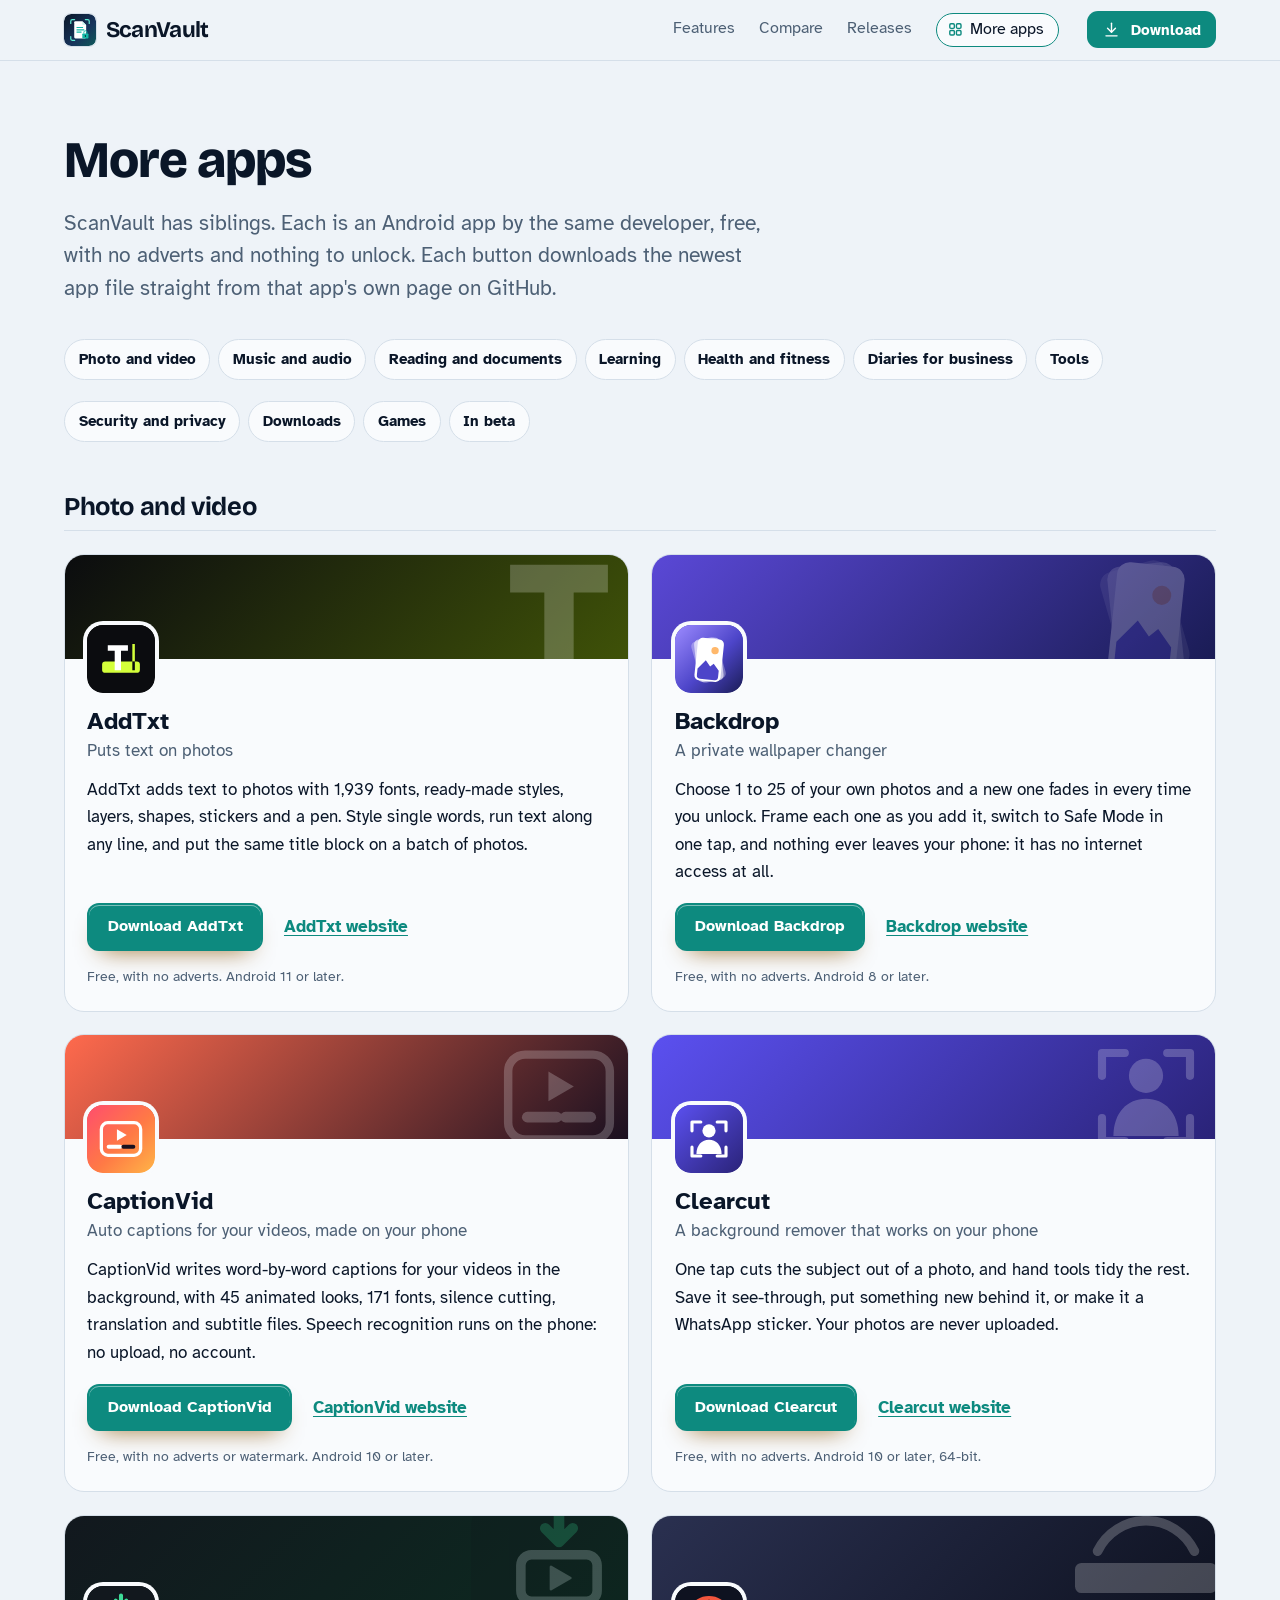
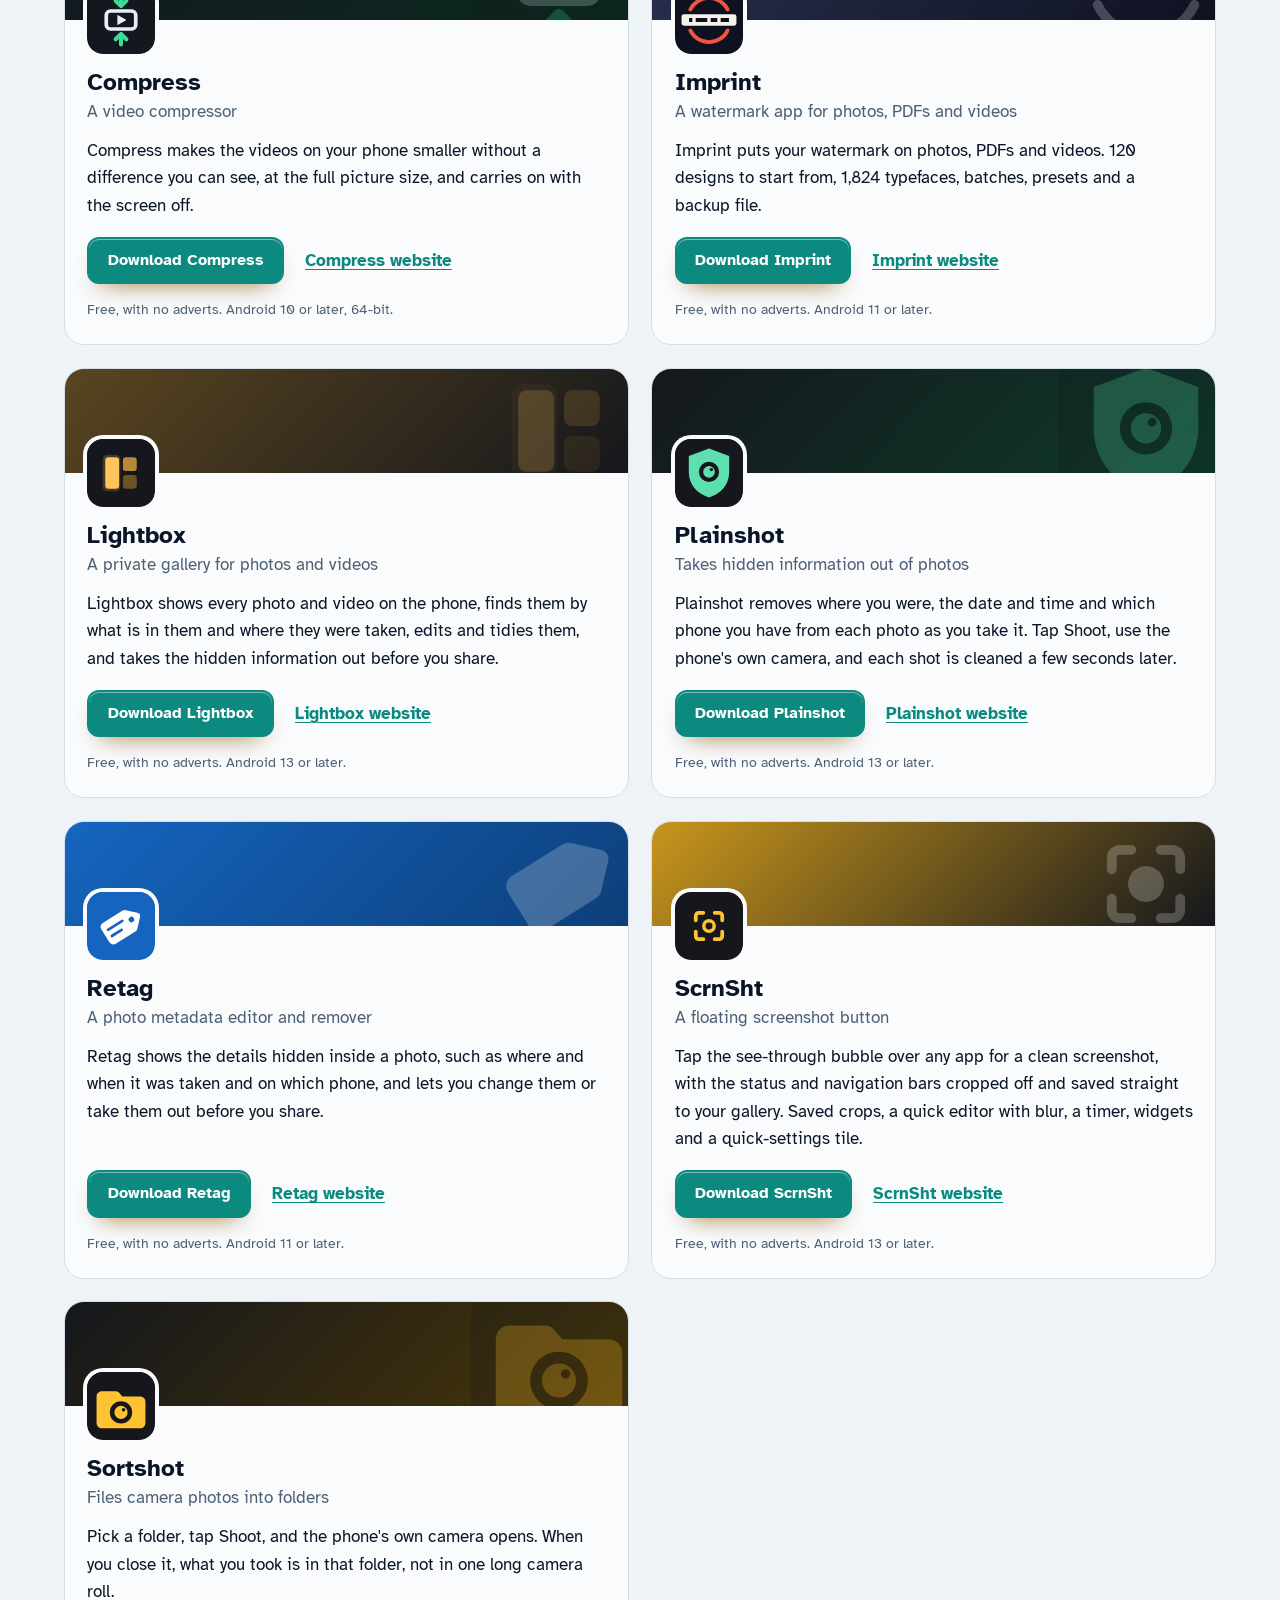
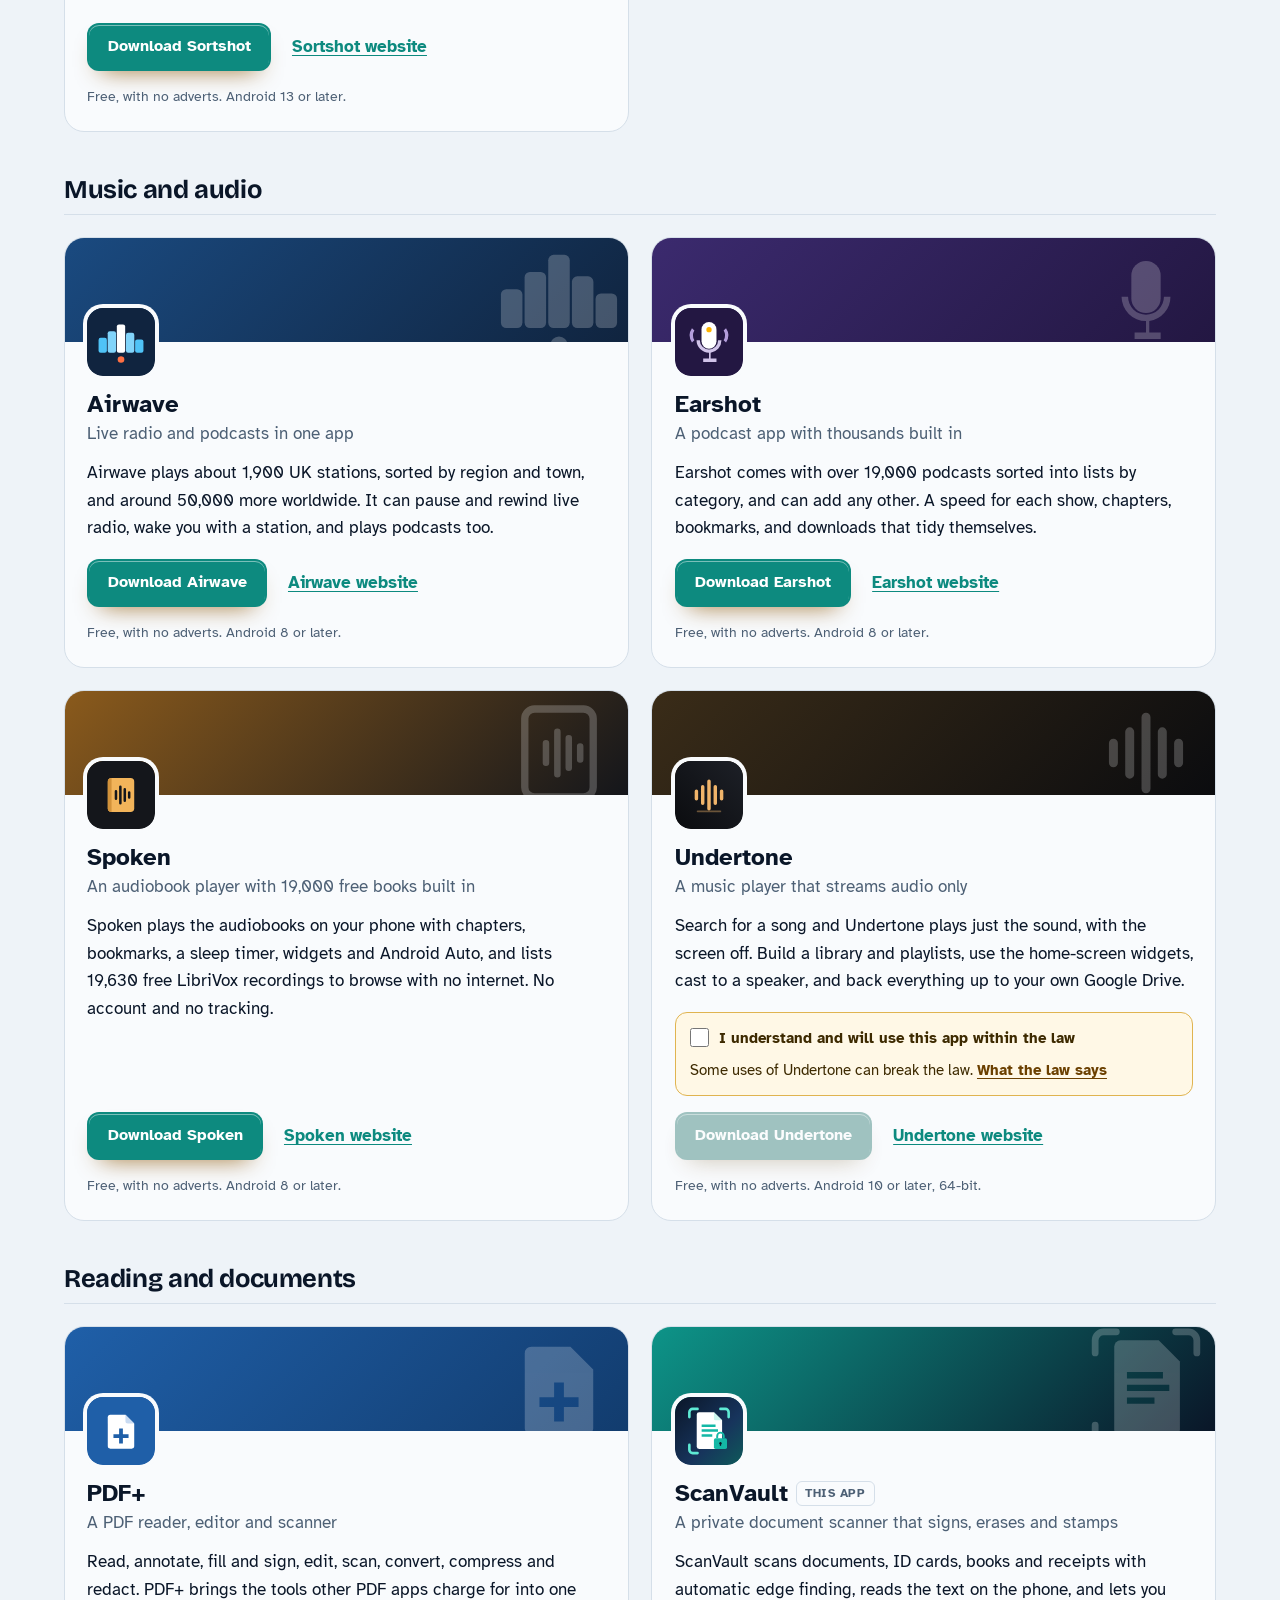
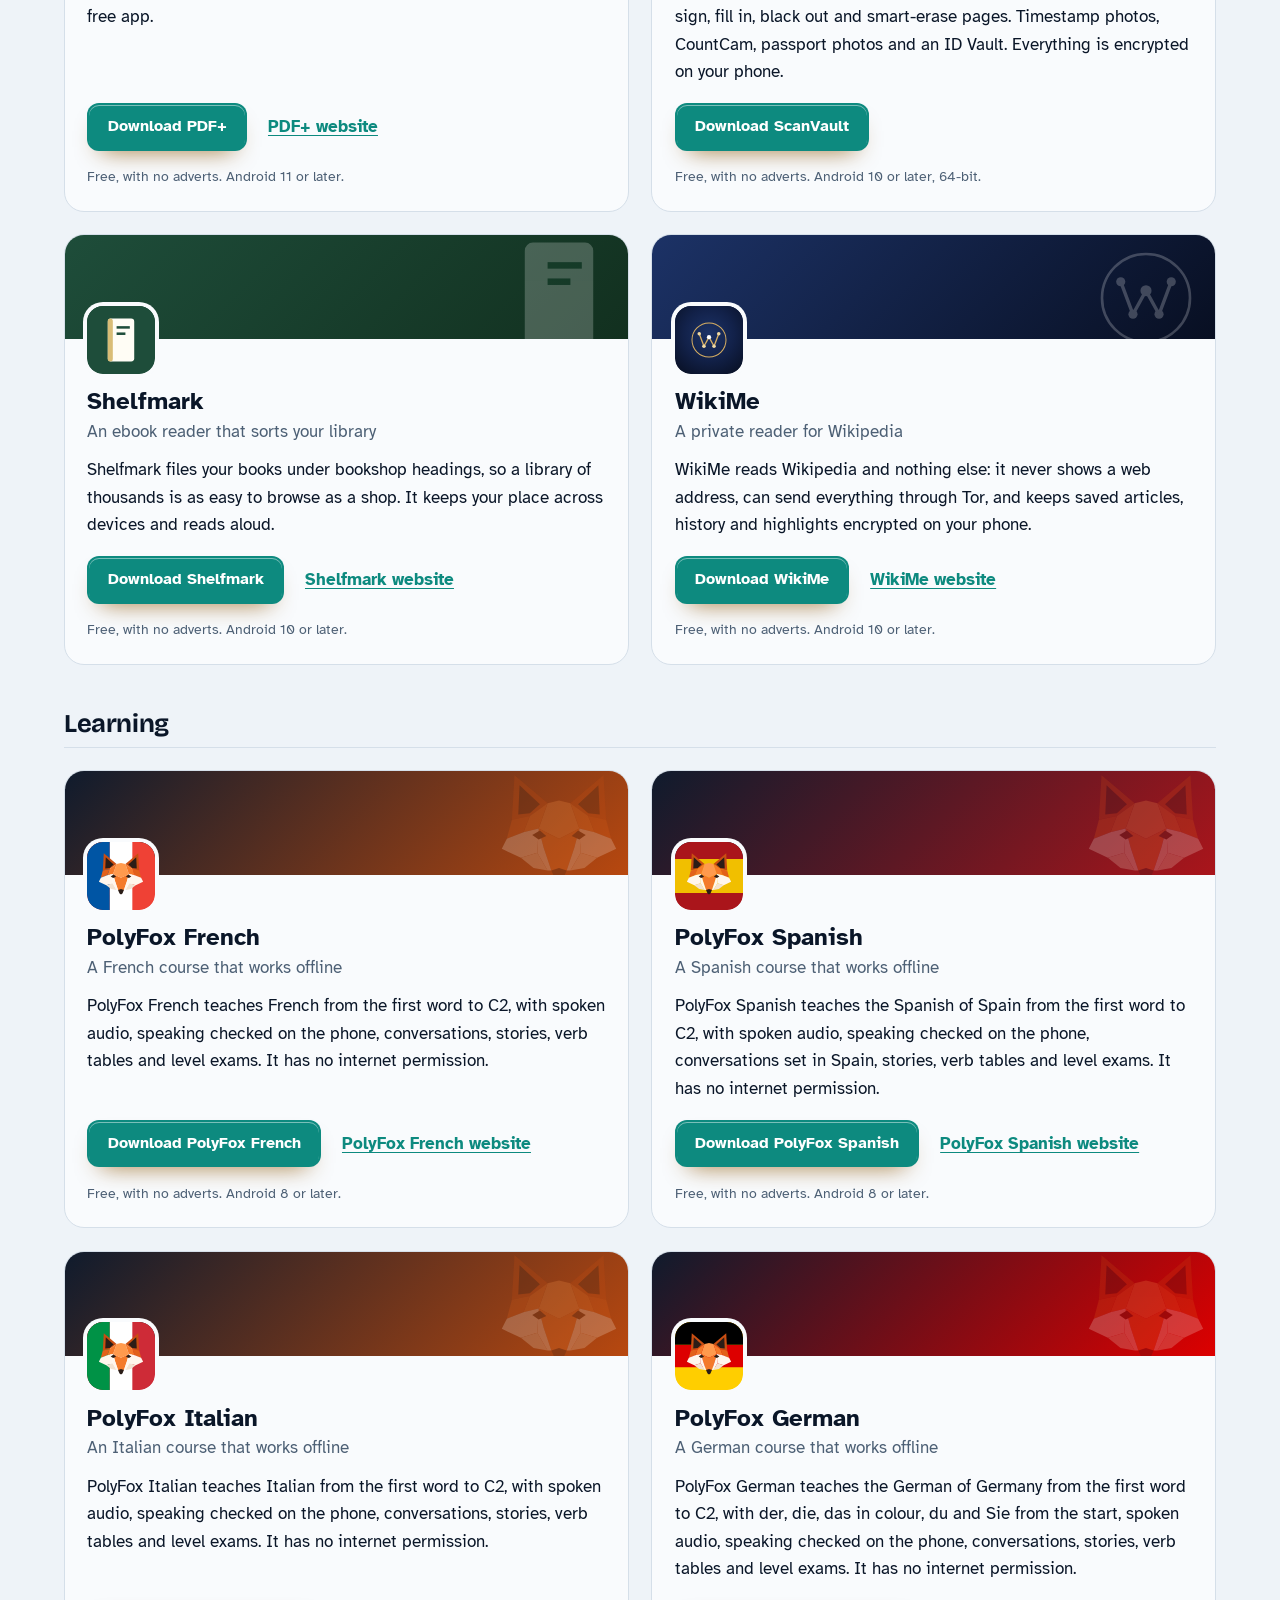
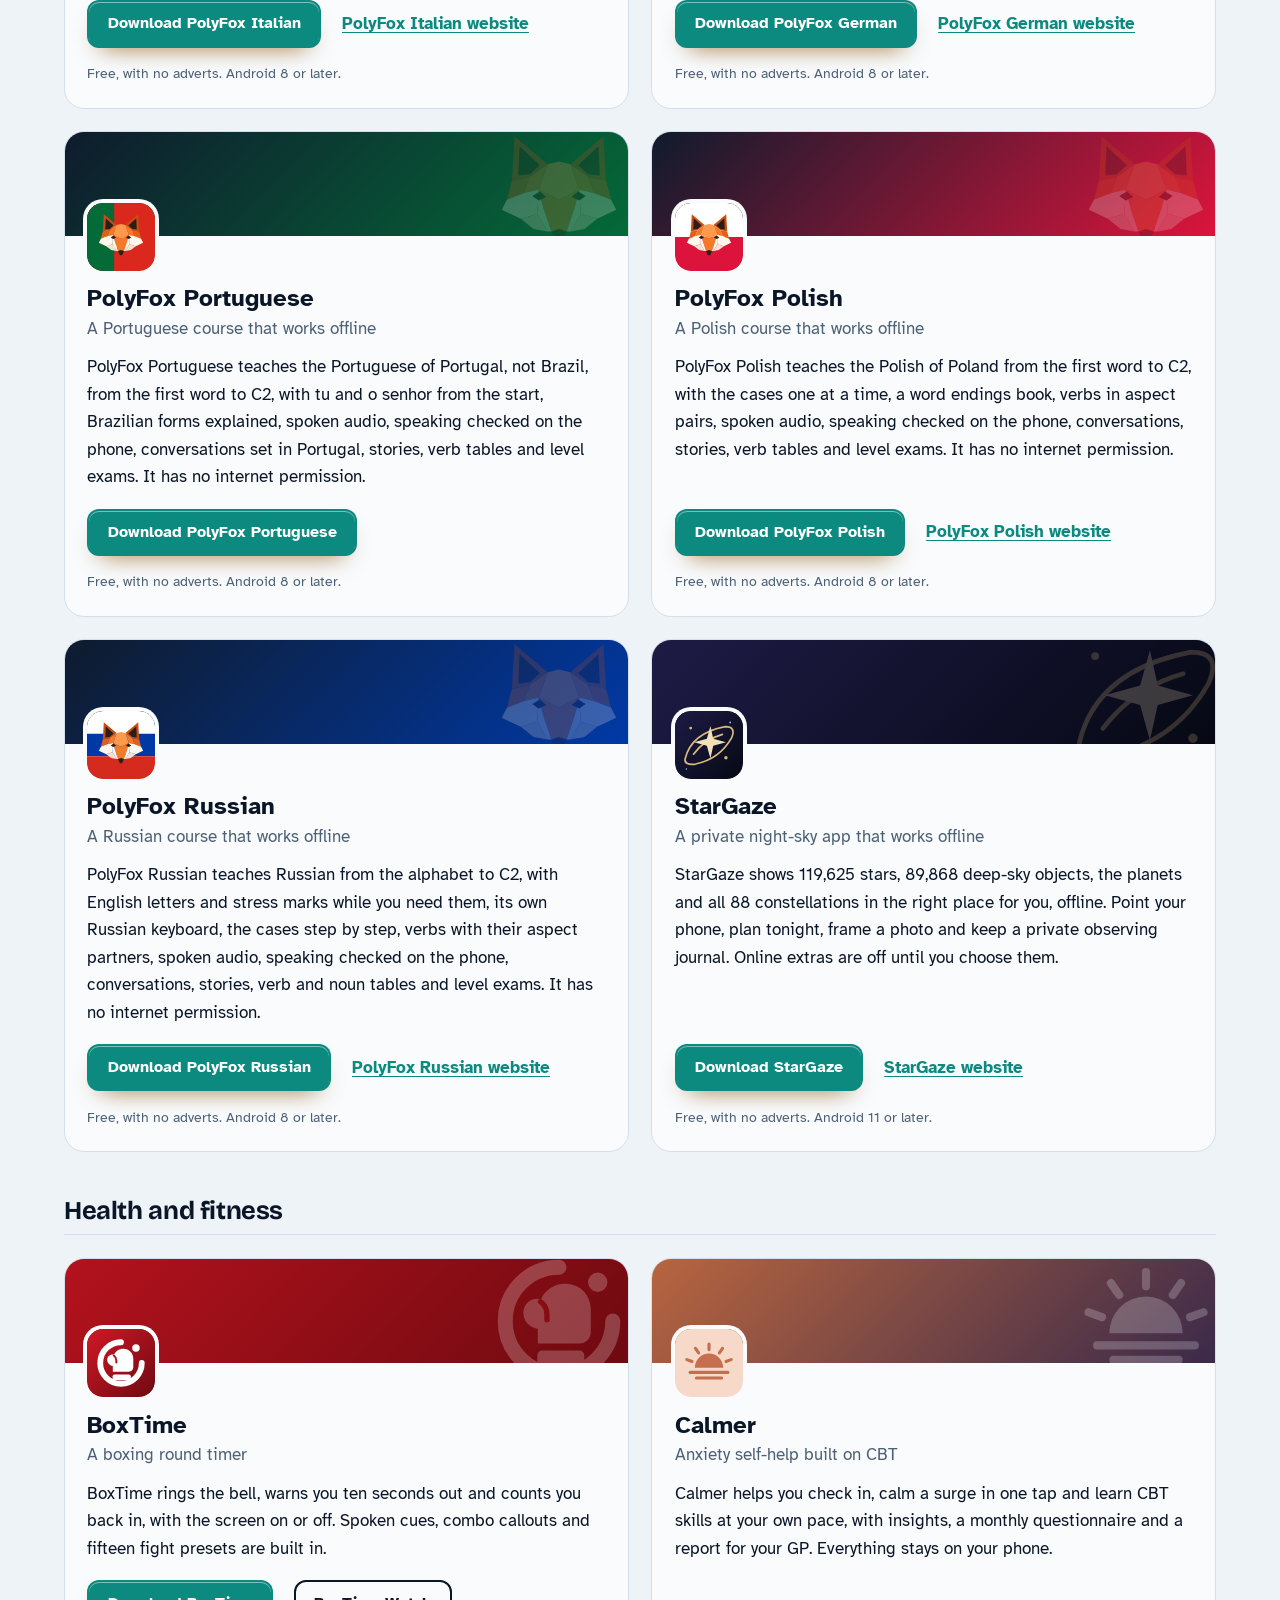
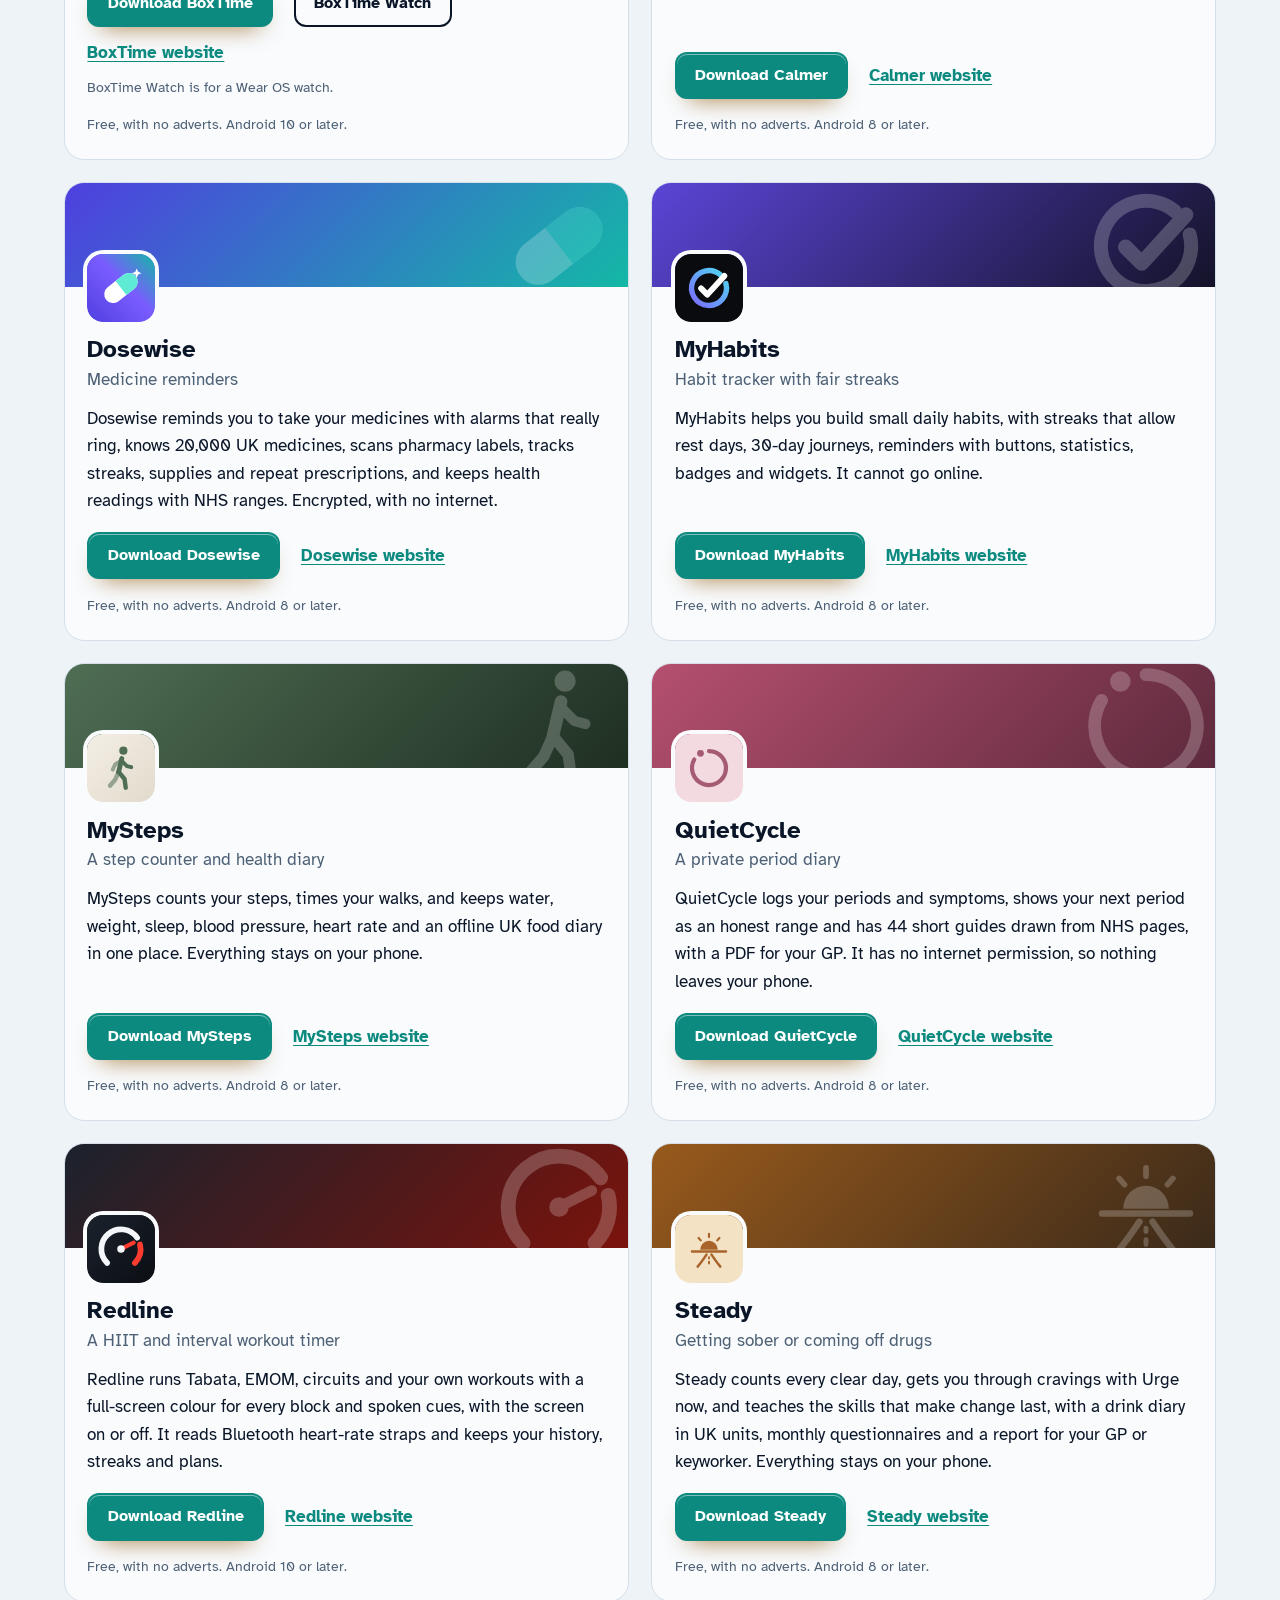
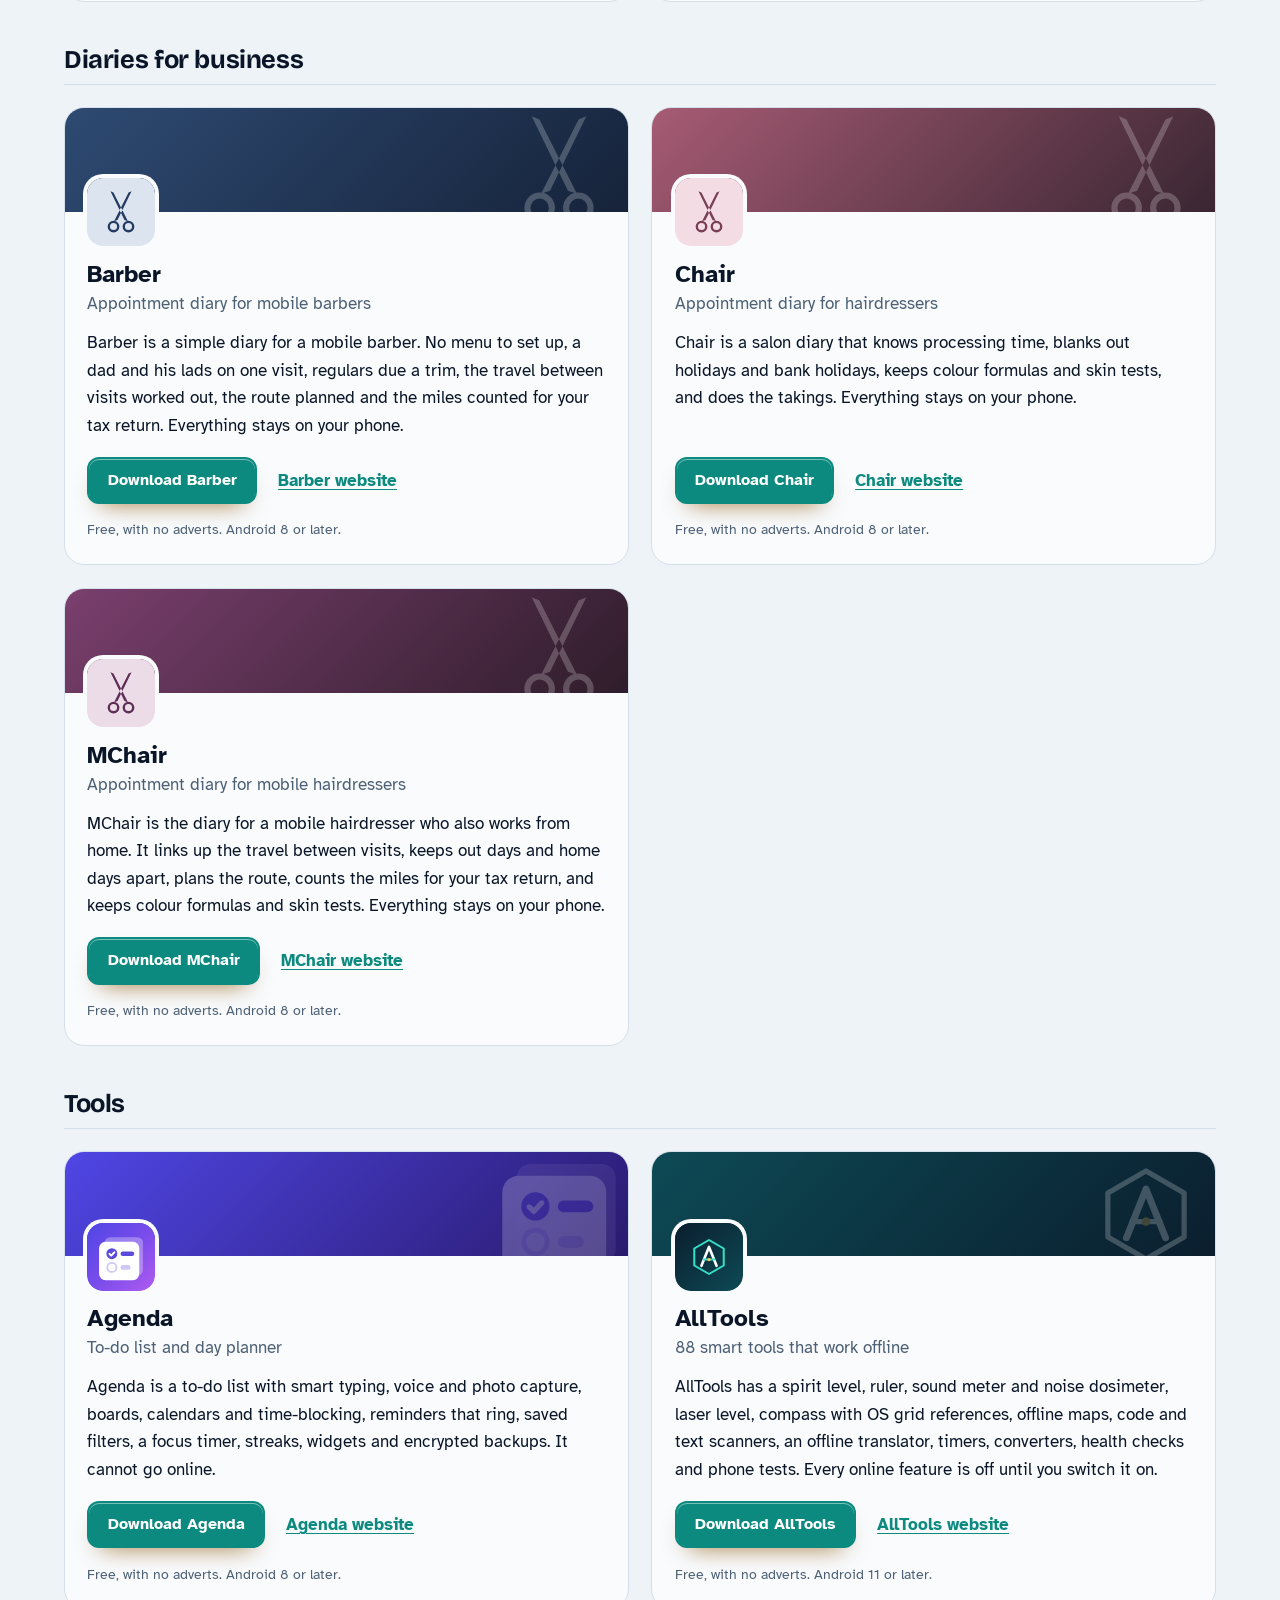
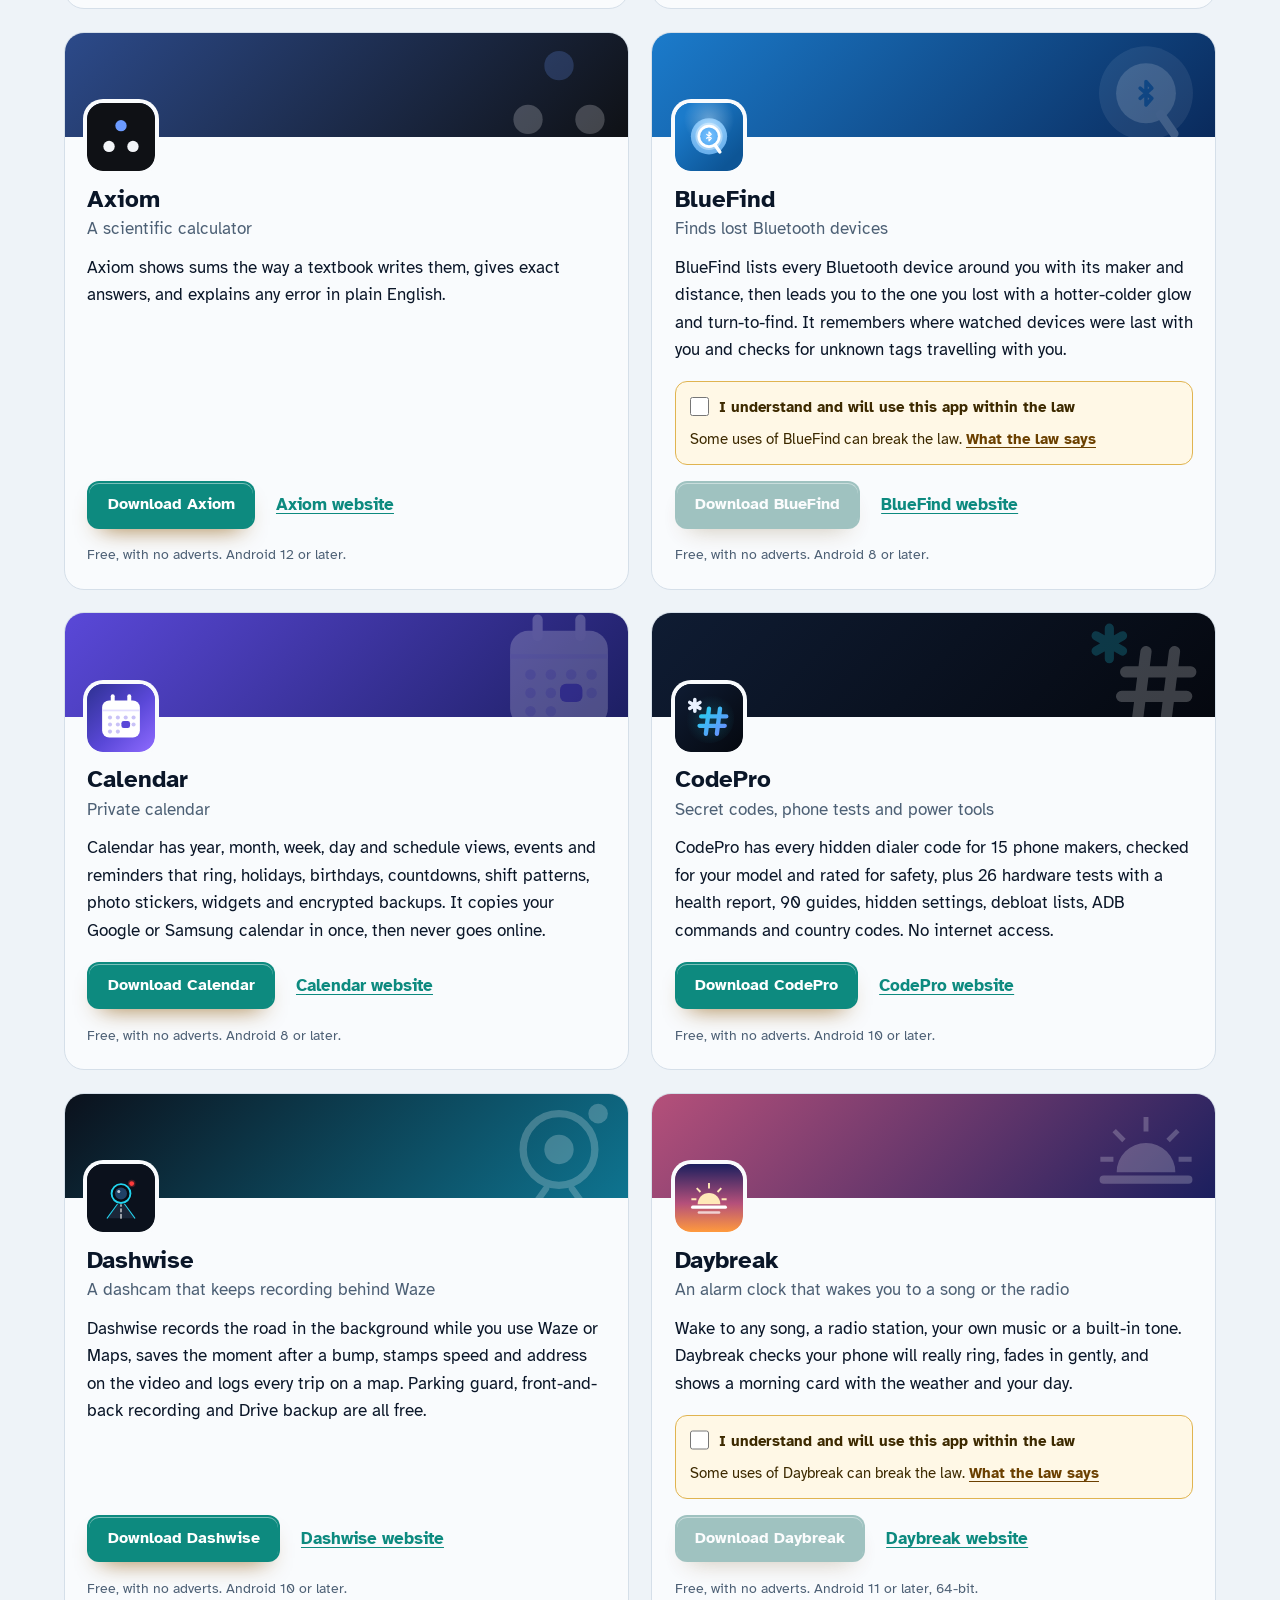
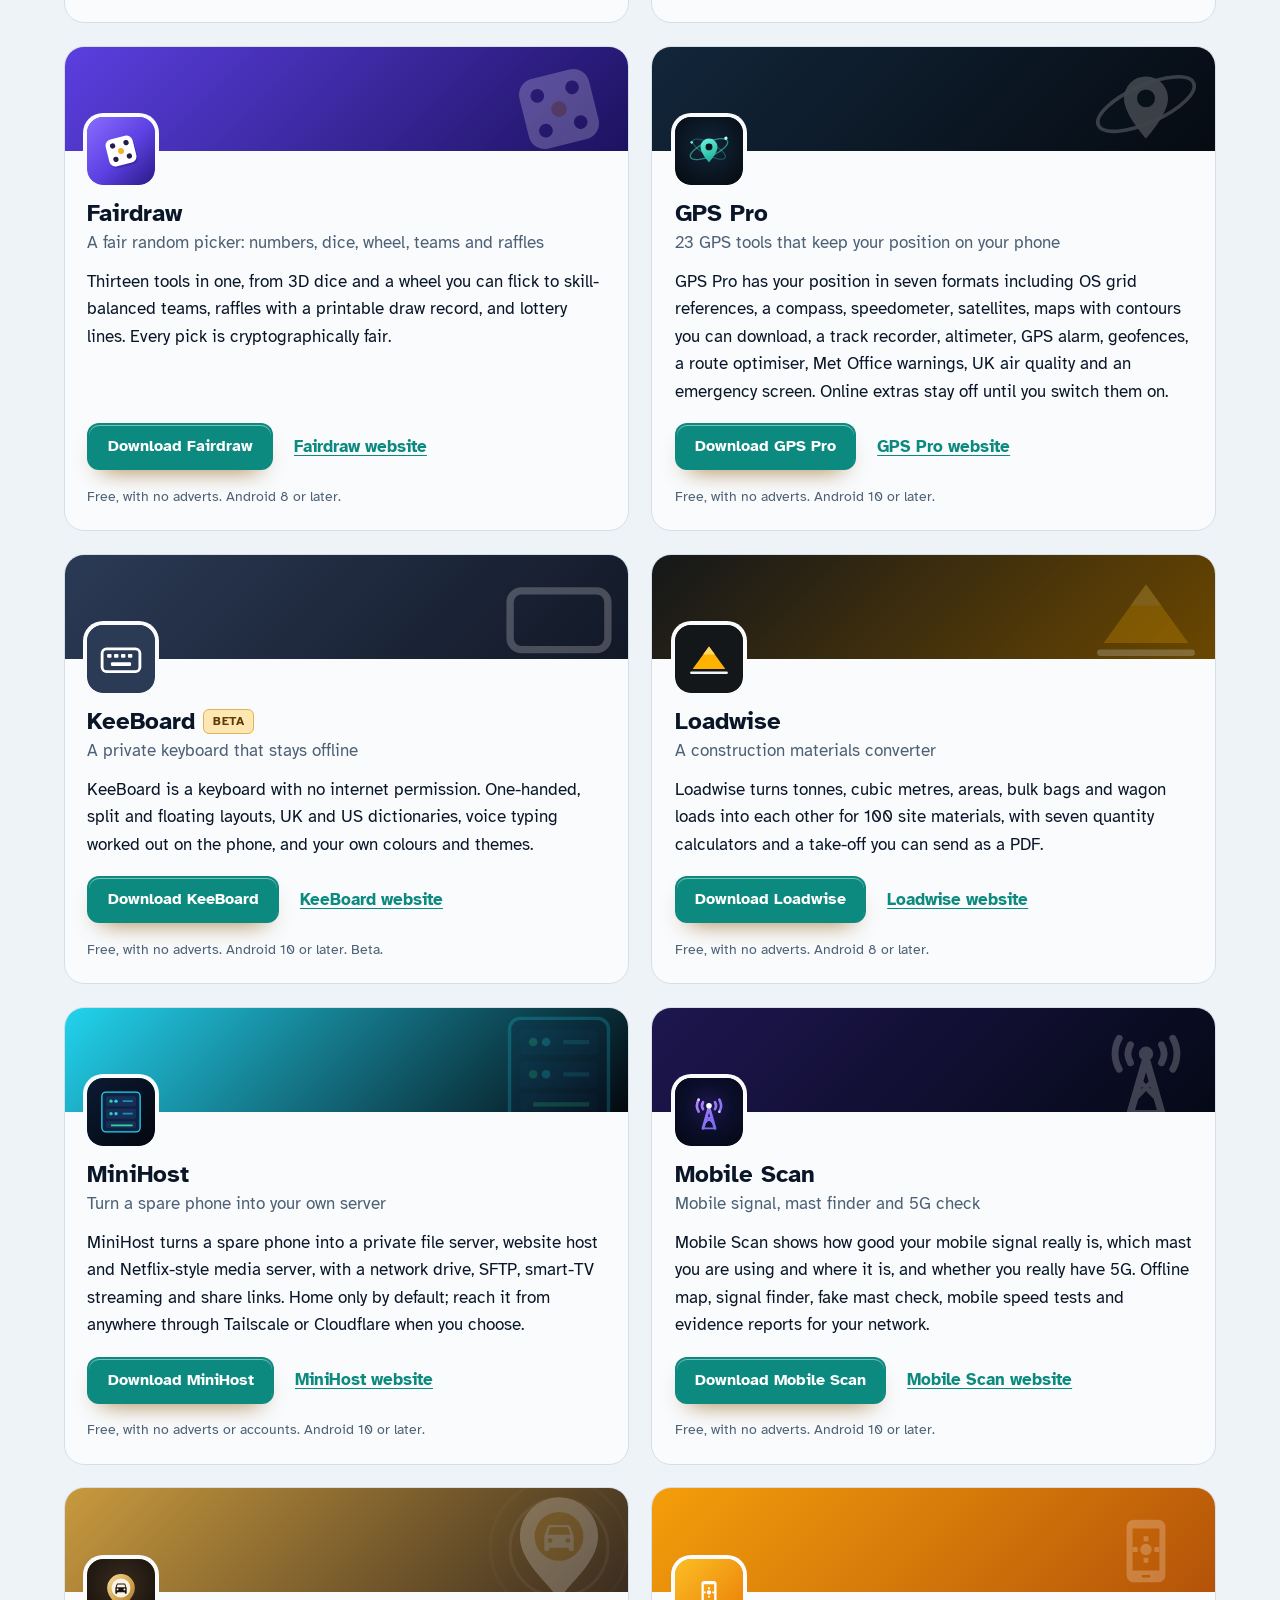
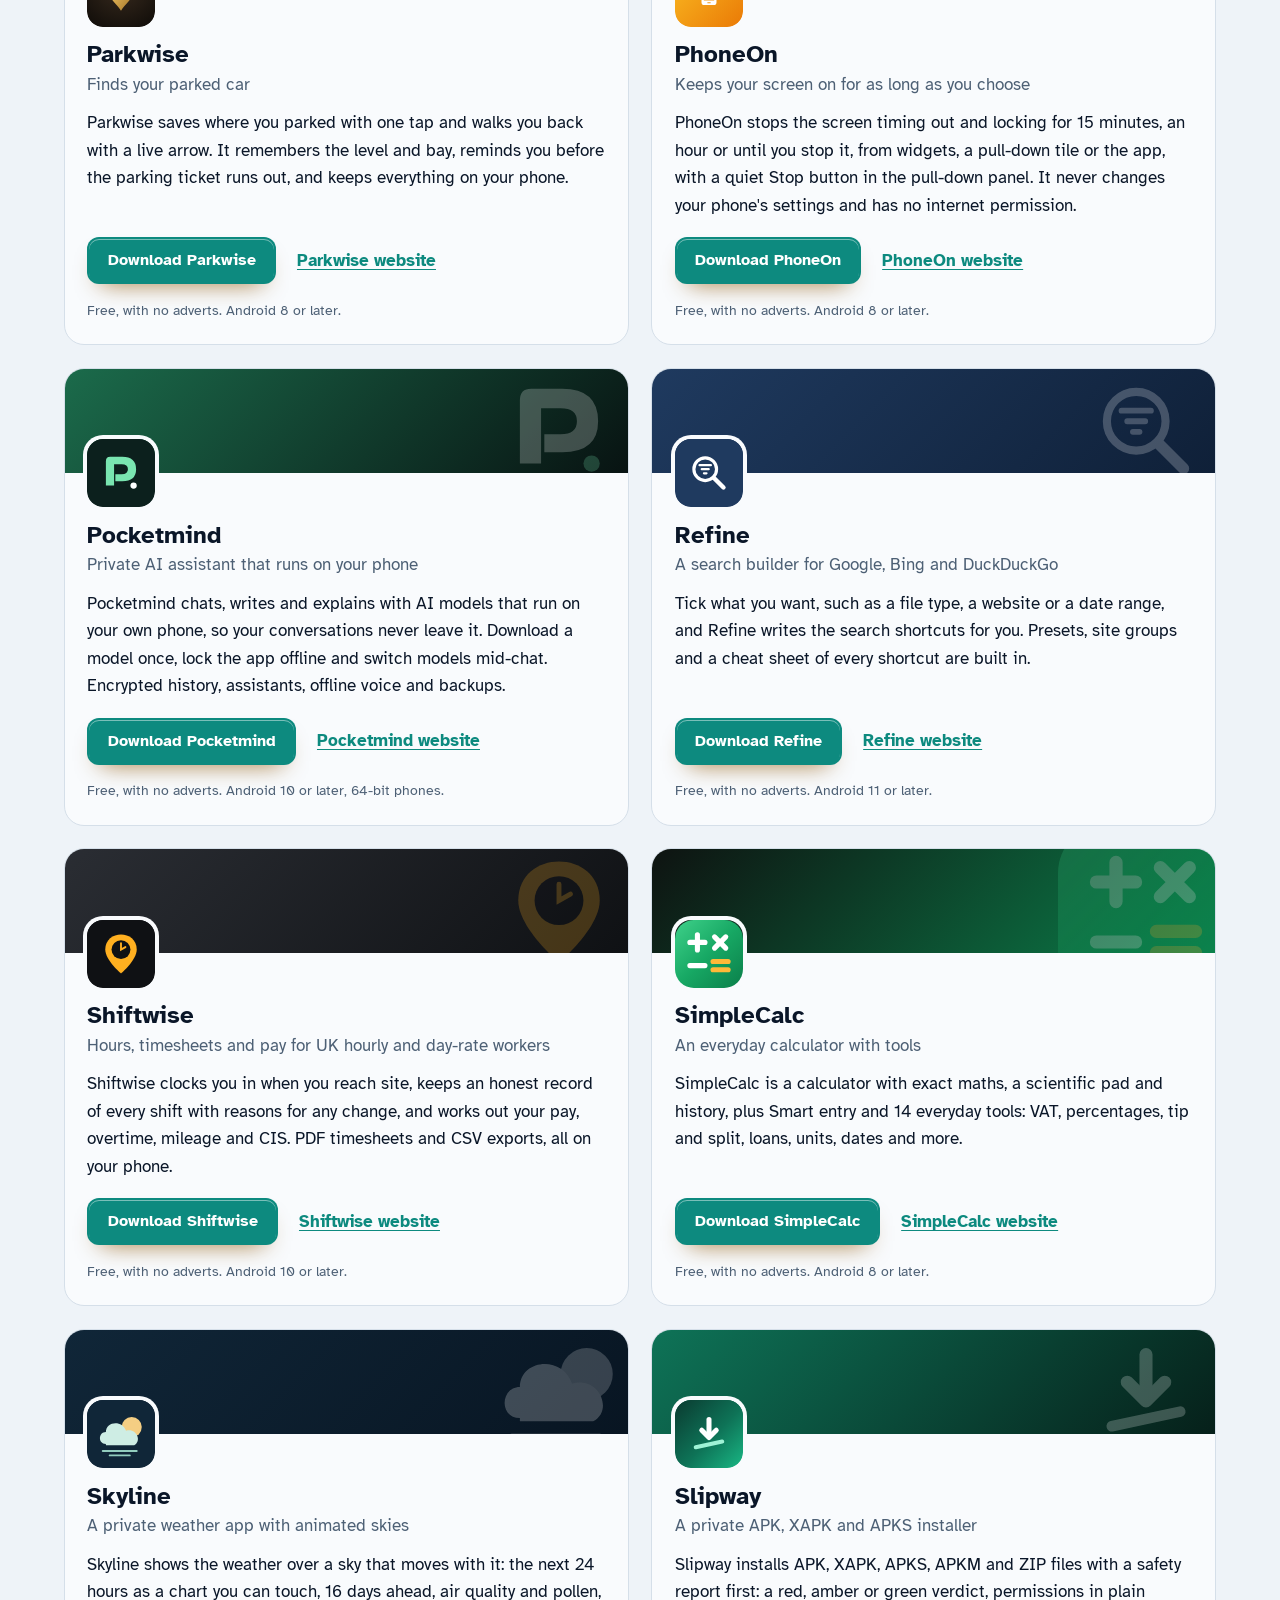
==== commit 49ce8347: "More apps: add AllTools" ====
--- a/more-apps.html
+++ b/more-apps.html
@@ -4,7 +4,7 @@
 <meta charset="utf-8">
 <meta name="viewport" content="width=device-width, initial-scale=1">
 <title>More free Android apps from the maker of ScanVault</title>
-<meta name="description" content="All 93 free Android apps from the maker of ScanVault, in one list by category, each with its download and a link to its website.">
+<meta name="description" content="All 94 free Android apps from the maker of ScanVault, in one list by category, each with its download and a link to its website.">
 <meta name="author" content="Jonathan Jackson">
 <link rel="canonical" href="https://customgpter.github.io/scanvault/more-apps.html">
 <meta name="theme-color" content="#eef3f8" media="(prefers-color-scheme: light)">
@@ -12,7 +12,7 @@
 <meta property="og:type" content="website">
 <meta property="og:site_name" content="ScanVault">
 <meta property="og:title" content="More free Android apps from the maker of ScanVault">
-<meta property="og:description" content="All 93 free Android apps from the maker of ScanVault, in one list by category, each with its download and a link to its website.">
+<meta property="og:description" content="All 94 free Android apps from the maker of ScanVault, in one list by category, each with its download and a link to its website.">
 <meta property="og:url" content="https://customgpter.github.io/scanvault/more-apps.html">
 <meta property="og:image" content="https://customgpter.github.io/scanvault/assets/og.png">
 <meta property="og:image:width" content="1200">
@@ -26,7 +26,7 @@
 <link rel="preload" href="./assets/fonts/atkinson-hyperlegible-latin-400-normal.woff2" as="font" type="font/woff2" crossorigin>
 <link rel="stylesheet" href="./assets/site.css?v=1">
 <link rel="stylesheet" href="./assets/house.css?v=1">
-<script type="application/ld+json">{"@context":"https://schema.org","@type":"ItemList","name":"Apps from the maker of ScanVault","url":"https://customgpter.github.io/scanvault/more-apps.html","itemListElement":[{"@type":"ListItem","position":1,"name":"AddTxt","url":"https://customgpter.github.io/addtxt/"},{"@type":"ListItem","position":2,"name":"Backdrop","url":"https://customgpter.github.io/backdrop/"},{"@type":"ListItem","position":3,"name":"CaptionVid","url":"https://customgpter.github.io/captionvid/"},{"@type":"ListItem","position":4,"name":"Clearcut","url":"https://customgpter.github.io/clearcut/"},{"@type":"ListItem","position":5,"name":"Compress","url":"https://customgpter.github.io/compress/"},{"@type":"ListItem","position":6,"name":"Imprint","url":"https://customgpter.github.io/imprint/"},{"@type":"ListItem","position":7,"name":"Lightbox","url":"https://customgpter.github.io/lightbox/"},{"@type":"ListItem","position":8,"name":"Plainshot","url":"https://customgpter.github.io/plainshot/"},{"@type":"ListItem","position":9,"name":"Retag","url":"https://customgpter.github.io/retag/"},{"@type":"ListItem","position":10,"name":"ScrnSht","url":"https://customgpter.github.io/scrnsht/"},{"@type":"ListItem","position":11,"name":"Sortshot","url":"https://customgpter.github.io/sortshot/"},{"@type":"ListItem","position":12,"name":"Airwave","url":"https://customgpter.github.io/airwave/"},{"@type":"ListItem","position":13,"name":"Earshot","url":"https://customgpter.github.io/earshot/"},{"@type":"ListItem","position":14,"name":"Spoken","url":"https://customgpter.github.io/spoken/"},{"@type":"ListItem","position":15,"name":"Undertone","url":"https://customgpter.github.io/undertone/"},{"@type":"ListItem","position":16,"name":"PDF+","url":"https://customgpter.github.io/pdfplus/"},{"@type":"ListItem","position":17,"name":"ScanVault","url":"https://customgpter.github.io/scanvault/"},{"@type":"ListItem","position":18,"name":"Shelfmark","url":"https://customgpter.github.io/shelfmark/"},{"@type":"ListItem","position":19,"name":"WikiMe","url":"https://customgpter.github.io/wikime/"},{"@type":"ListItem","position":20,"name":"PolyFox French","url":"https://customgpter.github.io/polyfox/"},{"@type":"ListItem","position":21,"name":"PolyFox German","url":"https://customgpter.github.io/polyfox-german/"},{"@type":"ListItem","position":22,"name":"PolyFox Polish","url":"https://customgpter.github.io/polyfox-polish/"},{"@type":"ListItem","position":23,"name":"PolyFox Russian","url":"https://customgpter.github.io/polyfox-russian/"},{"@type":"ListItem","position":24,"name":"StarGaze","url":"https://customgpter.github.io/stargaze/"},{"@type":"ListItem","position":25,"name":"BoxTime","url":"https://customgpter.github.io/boxtime/"},{"@type":"ListItem","position":26,"name":"Calmer","url":"https://customgpter.github.io/calmer/"},{"@type":"ListItem","position":27,"name":"Dosewise","url":"https://customgpter.github.io/dosewise/"},{"@type":"ListItem","position":28,"name":"MyHabits","url":"https://customgpter.github.io/myhabits/"},{"@type":"ListItem","position":29,"name":"MySteps","url":"https://customgpter.github.io/mysteps/"},{"@type":"ListItem","position":30,"name":"QuietCycle","url":"https://customgpter.github.io/quietcycle/"},{"@type":"ListItem","position":31,"name":"Redline","url":"https://customgpter.github.io/redline/"},{"@type":"ListItem","position":32,"name":"Steady","url":"https://customgpter.github.io/steady/"},{"@type":"ListItem","position":33,"name":"Barber","url":"https://customgpter.github.io/barber/"},{"@type":"ListItem","position":34,"name":"Chair","url":"https://customgpter.github.io/chair/"},{"@type":"ListItem","position":35,"name":"MChair","url":"https://customgpter.github.io/mchair/"},{"@type":"ListItem","position":36,"name":"Agenda","url":"https://customgpter.github.io/agenda/"},{"@type":"ListItem","position":37,"name":"Axiom","url":"https://customgpter.github.io/axiom/"},{"@type":"ListItem","position":38,"name":"BlueFind","url":"https://customgpter.github.io/bluefind/"},{"@type":"ListItem","position":39,"name":"Calendar","url":"https://customgpter.github.io/calendar/"},{"@type":"ListItem","position":40,"name":"CodePro","url":"https://customgpter.github.io/codepro/"},{"@type":"ListItem","position":41,"name":"Dashwise","url":"https://customgpter.github.io/dashwise/"},{"@type":"ListItem","position":42,"name":"Daybreak","url":"https://customgpter.github.io/daybreak/"},{"@type":"ListItem","position":43,"name":"Fairdraw","url":"https://customgpter.github.io/fairdraw/"},{"@type":"ListItem","position":44,"name":"GPS Pro","url":"https://customgpter.github.io/gpspro/"},{"@type":"ListItem","position":45,"name":"KeeBoard","url":"https://customgpter.github.io/keeboard/"},{"@type":"ListItem","position":46,"name":"Loadwise","url":"https://customgpter.github.io/loadwise/"},{"@type":"ListItem","position":47,"name":"MiniHost","url":"https://customgpter.github.io/minihost/"},{"@type":"ListItem","position":48,"name":"Mobile Scan","url":"https://customgpter.github.io/mobilescan/"},{"@type":"ListItem","position":49,"name":"Parkwise","url":"https://customgpter.github.io/parkwise/"},{"@type":"ListItem","position":50,"name":"Pocketmind","url":"https://customgpter.github.io/pocketmind/"},{"@type":"ListItem","position":51,"name":"Refine","url":"https://customgpter.github.io/refine/"},{"@type":"ListItem","position":52,"name":"Shiftwise","url":"https://customgpter.github.io/shiftwise/"},{"@type":"ListItem","position":53,"name":"SimpleCalc","url":"https://customgpter.github.io/simplecalc/"},{"@type":"ListItem","position":54,"name":"Skyline","url":"https://customgpter.github.io/skyline/"},{"@type":"ListItem","position":55,"name":"Slipway","url":"https://customgpter.github.io/slipway/"},{"@type":"ListItem","position":56,"name":"Tagger","url":"https://customgpter.github.io/tagger/"},{"@type":"ListItem","position":57,"name":"TotalClean","url":"https://customgpter.github.io/totalclean/"},{"@type":"ListItem","position":58,"name":"TVLink","url":"https://customgpter.github.io/tvlink/"},{"@type":"ListItem","position":59,"name":"Unbox","url":"https://customgpter.github.io/unbox/"},{"@type":"ListItem","position":60,"name":"WhatsKeep","url":"https://customgpter.github.io/whatskeep/"},{"@type":"ListItem","position":61,"name":"WiFi Scan","url":"https://customgpter.github.io/wifiscan/"},{"@type":"ListItem","position":62,"name":"Auditly","url":"https://customgpter.github.io/auditly/"},{"@type":"ListItem","position":63,"name":"Backchannel","url":"https://customgpter.github.io/backchannel/"},{"@type":"ListItem","position":64,"name":"ENotes","url":"https://customgpter.github.io/enotes/"},{"@type":"ListItem","position":65,"name":"FindMe","url":"https://customgpter.github.io/findme/"},{"@type":"ListItem","position":66,"name":"iLock","url":"https://customgpter.github.io/ilock/"},{"@type":"ListItem","position":67,"name":"ImSafe","url":"https://customgpter.github.io/imsafe/"},{"@type":"ListItem","position":68,"name":"IShred","url":"https://customgpter.github.io/ishred/"},{"@type":"ListItem","position":69,"name":"LockBox","url":"https://customgpter.github.io/lockbox/"},{"@type":"ListItem","position":70,"name":"PassVault","url":"https://customgpter.github.io/passvault/"},{"@type":"ListItem","position":71,"name":"SpyFind","url":"https://customgpter.github.io/spyfind/"},{"@type":"ListItem","position":72,"name":"TextWipe","url":"https://customgpter.github.io/textwipe/"},{"@type":"ListItem","position":73,"name":"Tracewire","url":"https://customgpter.github.io/tracewire/"},{"@type":"ListItem","position":74,"name":"Vigil","url":"https://customgpter.github.io/vigil/"},{"@type":"ListItem","position":75,"name":"Grab","url":"https://customgpter.github.io/grab/"},{"@type":"ListItem","position":76,"name":"Swarm","url":"https://customgpter.github.io/swarm/"},{"@type":"ListItem","position":77,"name":"Plane Games","url":"https://customgpter.github.io/plane-games/"},{"@type":"ListItem","position":78,"name":"Ninefold","url":"https://customgpter.github.io/ninefold/"},{"@type":"ListItem","position":79,"name":"Cubewise","url":"https://customgpter.github.io/cubewise/"},{"@type":"ListItem","position":80,"name":"Tilewise","url":"https://customgpter.github.io/tilewise/"},{"@type":"ListItem","position":81,"name":"Letterwise","url":"https://customgpter.github.io/letterwise/"},{"@type":"ListItem","position":82,"name":"Kingside","url":"https://customgpter.github.io/kingside/"},{"@type":"ListItem","position":83,"name":"Deckhand","url":"https://customgpter.github.io/deckhand/"},{"@type":"ListItem","position":84,"name":"SNESForge","url":"https://customgpter.github.io/snesforge/"},{"@type":"ListItem","position":85,"name":"Fame Boy","url":"https://customgpter.github.io/fameboy/"},{"@type":"ListItem","position":86,"name":"PSPPro","url":"https://customgpter.github.io/psppro/"},{"@type":"ListItem","position":87,"name":"MegaGen","url":"https://customgpter.github.io/megagen/"},{"@type":"ListItem","position":88,"name":"QVR","url":"https://customgpter.github.io/qvr/"},{"@type":"ListItem","position":89,"name":"QVR Watch","url":"https://customgpter.github.io/qvr-watch/"},{"@type":"ListItem","position":90,"name":"QVRLite","url":"https://customgpter.github.io/qvrlite/"},{"@type":"ListItem","position":91,"name":"Onionz","url":"https://customgpter.github.io/onionz/"},{"@type":"ListItem","position":92,"name":"OnionzWeb","url":"https://customgpter.github.io/onionzweb/"}]}</script>
+<script type="application/ld+json">{"@context":"https://schema.org","@type":"ItemList","name":"Apps from the maker of ScanVault","url":"https://customgpter.github.io/scanvault/more-apps.html","itemListElement":[{"@type":"ListItem","position":1,"name":"AddTxt","url":"https://customgpter.github.io/addtxt/"},{"@type":"ListItem","position":2,"name":"Backdrop","url":"https://customgpter.github.io/backdrop/"},{"@type":"ListItem","position":3,"name":"CaptionVid","url":"https://customgpter.github.io/captionvid/"},{"@type":"ListItem","position":4,"name":"Clearcut","url":"https://customgpter.github.io/clearcut/"},{"@type":"ListItem","position":5,"name":"Compress","url":"https://customgpter.github.io/compress/"},{"@type":"ListItem","position":6,"name":"Imprint","url":"https://customgpter.github.io/imprint/"},{"@type":"ListItem","position":7,"name":"Lightbox","url":"https://customgpter.github.io/lightbox/"},{"@type":"ListItem","position":8,"name":"Plainshot","url":"https://customgpter.github.io/plainshot/"},{"@type":"ListItem","position":9,"name":"Retag","url":"https://customgpter.github.io/retag/"},{"@type":"ListItem","position":10,"name":"ScrnSht","url":"https://customgpter.github.io/scrnsht/"},{"@type":"ListItem","position":11,"name":"Sortshot","url":"https://customgpter.github.io/sortshot/"},{"@type":"ListItem","position":12,"name":"Airwave","url":"https://customgpter.github.io/airwave/"},{"@type":"ListItem","position":13,"name":"Earshot","url":"https://customgpter.github.io/earshot/"},{"@type":"ListItem","position":14,"name":"Spoken","url":"https://customgpter.github.io/spoken/"},{"@type":"ListItem","position":15,"name":"Undertone","url":"https://customgpter.github.io/undertone/"},{"@type":"ListItem","position":16,"name":"PDF+","url":"https://customgpter.github.io/pdfplus/"},{"@type":"ListItem","position":17,"name":"ScanVault","url":"https://customgpter.github.io/scanvault/"},{"@type":"ListItem","position":18,"name":"Shelfmark","url":"https://customgpter.github.io/shelfmark/"},{"@type":"ListItem","position":19,"name":"WikiMe","url":"https://customgpter.github.io/wikime/"},{"@type":"ListItem","position":20,"name":"PolyFox French","url":"https://customgpter.github.io/polyfox/"},{"@type":"ListItem","position":21,"name":"PolyFox German","url":"https://customgpter.github.io/polyfox-german/"},{"@type":"ListItem","position":22,"name":"PolyFox Polish","url":"https://customgpter.github.io/polyfox-polish/"},{"@type":"ListItem","position":23,"name":"PolyFox Russian","url":"https://customgpter.github.io/polyfox-russian/"},{"@type":"ListItem","position":24,"name":"StarGaze","url":"https://customgpter.github.io/stargaze/"},{"@type":"ListItem","position":25,"name":"BoxTime","url":"https://customgpter.github.io/boxtime/"},{"@type":"ListItem","position":26,"name":"Calmer","url":"https://customgpter.github.io/calmer/"},{"@type":"ListItem","position":27,"name":"Dosewise","url":"https://customgpter.github.io/dosewise/"},{"@type":"ListItem","position":28,"name":"MyHabits","url":"https://customgpter.github.io/myhabits/"},{"@type":"ListItem","position":29,"name":"MySteps","url":"https://customgpter.github.io/mysteps/"},{"@type":"ListItem","position":30,"name":"QuietCycle","url":"https://customgpter.github.io/quietcycle/"},{"@type":"ListItem","position":31,"name":"Redline","url":"https://customgpter.github.io/redline/"},{"@type":"ListItem","position":32,"name":"Steady","url":"https://customgpter.github.io/steady/"},{"@type":"ListItem","position":33,"name":"Barber","url":"https://customgpter.github.io/barber/"},{"@type":"ListItem","position":34,"name":"Chair","url":"https://customgpter.github.io/chair/"},{"@type":"ListItem","position":35,"name":"MChair","url":"https://customgpter.github.io/mchair/"},{"@type":"ListItem","position":36,"name":"Agenda","url":"https://customgpter.github.io/agenda/"},{"@type":"ListItem","position":37,"name":"AllTools","url":"https://customgpter.github.io/alltools/"},{"@type":"ListItem","position":38,"name":"Axiom","url":"https://customgpter.github.io/axiom/"},{"@type":"ListItem","position":39,"name":"BlueFind","url":"https://customgpter.github.io/bluefind/"},{"@type":"ListItem","position":40,"name":"Calendar","url":"https://customgpter.github.io/calendar/"},{"@type":"ListItem","position":41,"name":"CodePro","url":"https://customgpter.github.io/codepro/"},{"@type":"ListItem","position":42,"name":"Dashwise","url":"https://customgpter.github.io/dashwise/"},{"@type":"ListItem","position":43,"name":"Daybreak","url":"https://customgpter.github.io/daybreak/"},{"@type":"ListItem","position":44,"name":"Fairdraw","url":"https://customgpter.github.io/fairdraw/"},{"@type":"ListItem","position":45,"name":"GPS Pro","url":"https://customgpter.github.io/gpspro/"},{"@type":"ListItem","position":46,"name":"KeeBoard","url":"https://customgpter.github.io/keeboard/"},{"@type":"ListItem","position":47,"name":"Loadwise","url":"https://customgpter.github.io/loadwise/"},{"@type":"ListItem","position":48,"name":"MiniHost","url":"https://customgpter.github.io/minihost/"},{"@type":"ListItem","position":49,"name":"Mobile Scan","url":"https://customgpter.github.io/mobilescan/"},{"@type":"ListItem","position":50,"name":"Parkwise","url":"https://customgpter.github.io/parkwise/"},{"@type":"ListItem","position":51,"name":"Pocketmind","url":"https://customgpter.github.io/pocketmind/"},{"@type":"ListItem","position":52,"name":"Refine","url":"https://customgpter.github.io/refine/"},{"@type":"ListItem","position":53,"name":"Shiftwise","url":"https://customgpter.github.io/shiftwise/"},{"@type":"ListItem","position":54,"name":"SimpleCalc","url":"https://customgpter.github.io/simplecalc/"},{"@type":"ListItem","position":55,"name":"Skyline","url":"https://customgpter.github.io/skyline/"},{"@type":"ListItem","position":56,"name":"Slipway","url":"https://customgpter.github.io/slipway/"},{"@type":"ListItem","position":57,"name":"Tagger","url":"https://customgpter.github.io/tagger/"},{"@type":"ListItem","position":58,"name":"TotalClean","url":"https://customgpter.github.io/totalclean/"},{"@type":"ListItem","position":59,"name":"TVLink","url":"https://customgpter.github.io/tvlink/"},{"@type":"ListItem","position":60,"name":"Unbox","url":"https://customgpter.github.io/unbox/"},{"@type":"ListItem","position":61,"name":"WhatsKeep","url":"https://customgpter.github.io/whatskeep/"},{"@type":"ListItem","position":62,"name":"WiFi Scan","url":"https://customgpter.github.io/wifiscan/"},{"@type":"ListItem","position":63,"name":"Auditly","url":"https://customgpter.github.io/auditly/"},{"@type":"ListItem","position":64,"name":"Backchannel","url":"https://customgpter.github.io/backchannel/"},{"@type":"ListItem","position":65,"name":"ENotes","url":"https://customgpter.github.io/enotes/"},{"@type":"ListItem","position":66,"name":"FindMe","url":"https://customgpter.github.io/findme/"},{"@type":"ListItem","position":67,"name":"iLock","url":"https://customgpter.github.io/ilock/"},{"@type":"ListItem","position":68,"name":"ImSafe","url":"https://customgpter.github.io/imsafe/"},{"@type":"ListItem","position":69,"name":"IShred","url":"https://customgpter.github.io/ishred/"},{"@type":"ListItem","position":70,"name":"LockBox","url":"https://customgpter.github.io/lockbox/"},{"@type":"ListItem","position":71,"name":"PassVault","url":"https://customgpter.github.io/passvault/"},{"@type":"ListItem","position":72,"name":"SpyFind","url":"https://customgpter.github.io/spyfind/"},{"@type":"ListItem","position":73,"name":"TextWipe","url":"https://customgpter.github.io/textwipe/"},{"@type":"ListItem","position":74,"name":"Tracewire","url":"https://customgpter.github.io/tracewire/"},{"@type":"ListItem","position":75,"name":"Vigil","url":"https://customgpter.github.io/vigil/"},{"@type":"ListItem","position":76,"name":"Grab","url":"https://customgpter.github.io/grab/"},{"@type":"ListItem","position":77,"name":"Swarm","url":"https://customgpter.github.io/swarm/"},{"@type":"ListItem","position":78,"name":"Plane Games","url":"https://customgpter.github.io/plane-games/"},{"@type":"ListItem","position":79,"name":"Ninefold","url":"https://customgpter.github.io/ninefold/"},{"@type":"ListItem","position":80,"name":"Cubewise","url":"https://customgpter.github.io/cubewise/"},{"@type":"ListItem","position":81,"name":"Tilewise","url":"https://customgpter.github.io/tilewise/"},{"@type":"ListItem","position":82,"name":"Letterwise","url":"https://customgpter.github.io/letterwise/"},{"@type":"ListItem","position":83,"name":"Kingside","url":"https://customgpter.github.io/kingside/"},{"@type":"ListItem","position":84,"name":"Deckhand","url":"https://customgpter.github.io/deckhand/"},{"@type":"ListItem","position":85,"name":"SNESForge","url":"https://customgpter.github.io/snesforge/"},{"@type":"ListItem","position":86,"name":"Fame Boy","url":"https://customgpter.github.io/fameboy/"},{"@type":"ListItem","position":87,"name":"PSPPro","url":"https://customgpter.github.io/psppro/"},{"@type":"ListItem","position":88,"name":"MegaGen","url":"https://customgpter.github.io/megagen/"},{"@type":"ListItem","position":89,"name":"QVR","url":"https://customgpter.github.io/qvr/"},{"@type":"ListItem","position":90,"name":"QVR Watch","url":"https://customgpter.github.io/qvr-watch/"},{"@type":"ListItem","position":91,"name":"QVRLite","url":"https://customgpter.github.io/qvrlite/"},{"@type":"ListItem","position":92,"name":"Onionz","url":"https://customgpter.github.io/onionz/"},{"@type":"ListItem","position":93,"name":"OnionzWeb","url":"https://customgpter.github.io/onionzweb/"}]}</script>
 <link rel="stylesheet" href="./assets/apps-list.css?v=1">
 <script src="./assets/apps-list.js?v=1" defer></script>
 </head>
@@ -86,7 +86,7 @@
 <li class="mapp" style="--b:#7a3f6e;--b2:#2f1d2b"><div class="mapp-cover" aria-hidden="true"><svg viewBox="0 0 108 108"><g transform="translate(54 54) scale(1.25) translate(-54 -52)"><path fill="#fff" fill-rule="evenodd" d="M37 70.5a7.5 7.5 0 1 0 15 0a7.5 7.5 0 1 0-15 0zM40 70.5a4.5 4.5 0 1 0 9 0a4.5 4.5 0 1 0-9 0zM56 70.5a7.5 7.5 0 1 0 15 0a7.5 7.5 0 1 0-15 0zM59 70.5a4.5 4.5 0 1 0 9 0a4.5 4.5 0 1 0-9 0z"/><path fill="#fff" d="M45.2 63.6 49.6 62.2 67.4 25.6 63.6 27.2zM62.8 63.6 58.4 62.2 40.6 25.6 44.4 27.2z"/><circle cx="54" cy="49.8" r="1.8" fill="none"/></g></svg></div><div class="mapp-body"><svg class="mapp-icon" viewBox="0 0 108 108" aria-hidden="true"><rect width="108" height="108" rx="24" fill="#EBDCE8"/><g transform="translate(54 54) scale(1.25) translate(-54 -52)"><path fill="#5E2F55" fill-rule="evenodd" d="M37 70.5a7.5 7.5 0 1 0 15 0a7.5 7.5 0 1 0-15 0zM40 70.5a4.5 4.5 0 1 0 9 0a4.5 4.5 0 1 0-9 0zM56 70.5a7.5 7.5 0 1 0 15 0a7.5 7.5 0 1 0-15 0zM59 70.5a4.5 4.5 0 1 0 9 0a4.5 4.5 0 1 0-9 0z"/><path fill="#5E2F55" d="M45.2 63.6 49.6 62.2 67.4 25.6 63.6 27.2zM62.8 63.6 58.4 62.2 40.6 25.6 44.4 27.2z"/><circle cx="54" cy="49.8" r="1.8" fill="#EBDCE8"/></g></svg><h3>MChair</h3><p class="mapp-kind">Appointment diary for mobile hairdressers</p><p class="mapp-say">MChair is the diary for a mobile hairdresser who also works from home. It links up the travel between visits, keeps out days and home days apart, plans the route, counts the miles for your tax return, and keeps colour formulas and skin tests. Everything stays on your phone.</p><p class="mapp-go"><a class="button" href="https://github.com/CustomGPTer/mchair/releases/latest/download/MChair.apk">Download MChair</a><a class="mapp-site" href="https://customgpter.github.io/mchair/">MChair website</a></p><p class="mapp-needs">Free, with no adverts. Android 8 or later.</p></div></li></ul></div>
 <div class="mapps-group" role="group" aria-labelledby="apps-tools"><h2 class="mapps-cat" id="apps-tools">Tools</h2>
 <ul class="mapps"><li class="mapp" style="--b:#4f46e5;--b2:#2a1a6e"><div class="mapp-cover" aria-hidden="true"><svg viewBox="0 0 108 108"><g transform="translate(54 56) scale(1.45) translate(-52 -56)"><rect x="34" y="33" width="42" height="42" rx="6" fill="#fff" fill-opacity=".3"/><rect x="28" y="38" width="44" height="42" rx="7" fill="#fff" fill-opacity=".95"/><circle cx="42" cy="51" r="6" fill="#5b4bdb"/><path d="M39.4 51.2l1.9 1.9 3.4-3.6" stroke="#fff" stroke-width="2.2" fill="none" stroke-linecap="round" stroke-linejoin="round"/><rect x="51.5" y="48.5" width="15" height="5" rx="2.5" fill="#5b4bdb"/><circle cx="42" cy="66" r="5" fill="none" stroke="#cfc8f7" stroke-width="2"/><rect x="51.5" y="63.5" width="11" height="5" rx="2.5" fill="#cfc8f7"/></g></svg></div><div class="mapp-body"><svg class="mapp-icon" viewBox="0 0 108 108" aria-hidden="true"><defs><linearGradient id="i-agenda-agi" x1="0" y1="0" x2="1" y2="1"><stop offset="0" stop-color="#4f46e5"/><stop offset=".55" stop-color="#7c4deb"/><stop offset="1" stop-color="#b15cf0"/></linearGradient></defs><rect width="108" height="108" rx="24" fill="url(#i-agenda-agi)"/><g transform="translate(54 56) scale(1.45) translate(-52 -56)"><rect x="34" y="33" width="42" height="42" rx="6" fill="#fff" fill-opacity=".3"/><rect x="28" y="38" width="44" height="42" rx="7" fill="#fff"/><circle cx="42" cy="51" r="6" fill="#5b4bdb"/><path d="M39.4 51.2l1.9 1.9 3.4-3.6" stroke="#fff" stroke-width="2.2" fill="none" stroke-linecap="round" stroke-linejoin="round"/><rect x="51.5" y="48.5" width="15" height="5" rx="2.5" fill="#5b4bdb"/><circle cx="42" cy="66" r="5" fill="none" stroke="#cfc8f7" stroke-width="2"/><rect x="51.5" y="63.5" width="11" height="5" rx="2.5" fill="#cfc8f7"/></g></svg><h3>Agenda</h3><p class="mapp-kind">To-do list and day planner</p><p class="mapp-say">Agenda is a to-do list with smart typing, voice and photo capture, boards, calendars and time-blocking, reminders that ring, saved filters, a focus timer, streaks, widgets and encrypted backups. It cannot go online.</p><p class="mapp-go"><a class="button" href="https://github.com/CustomGPTer/agenda/releases/latest/download/Agenda.apk">Download Agenda</a><a class="mapp-site" href="https://customgpter.github.io/agenda/">Agenda website</a></p><p class="mapp-needs">Free, with no adverts. Android 8 or later.</p></div></li>
-<li class="mapp" style="--b:#2c4a8a;--b2:#0f1115"><div class="mapp-cover" aria-hidden="true"><svg viewBox="0 0 108 108"><circle cx="54" cy="36" r="9" fill="#6c9bff"/><circle cx="35" cy="69" r="9" fill="#f3f5f8"/><circle cx="73" cy="69" r="9" fill="#f3f5f8"/></svg></div><div class="mapp-body"><svg class="mapp-icon" viewBox="0 0 108 108" aria-hidden="true"><rect width="108" height="108" rx="24" fill="#0f1115"/><circle cx="54" cy="36" r="9" fill="#6c9bff"/><circle cx="35" cy="69" r="9" fill="#f3f5f8"/><circle cx="73" cy="69" r="9" fill="#f3f5f8"/></svg><h3>Axiom</h3><p class="mapp-kind">A scientific calculator</p><p class="mapp-say">Axiom shows sums the way a textbook writes them, gives exact answers, and explains any error in plain English.</p><p class="mapp-go"><a class="button" href="https://github.com/CustomGPTer/axiom/releases/latest/download/Axiom.apk">Download Axiom</a><a class="mapp-site" href="https://customgpter.github.io/axiom/">Axiom website</a></p><p class="mapp-needs">Free, with no adverts. Android 12 or later.</p></div></li>
+<li class="mapp" style="--b:#0d4a55;--b2:#0b1e2e"><div class="mapp-cover" aria-hidden="true"><svg viewBox="0 0 108 108"><path d="M54 27L77.4 40.5L77.4 67.5L54 81L30.6 67.5L30.6 40.5Z" stroke="#fff" stroke-width="3.2" stroke-linejoin="round" fill="none"/><path d="M42 68L54 38L66 68" stroke="#fff" stroke-width="4.2" stroke-linecap="round" stroke-linejoin="round" fill="none"/><path d="M45.5 58L62.5 58" stroke="#fff" stroke-width="3.2" stroke-linecap="round"/><circle cx="54" cy="58" r="2.6" fill="#ffc24b"/></svg></div><div class="mapp-body"><svg class="mapp-icon" viewBox="0 0 108 108" aria-hidden="true"><defs><linearGradient id="i-alltools-atbg" x1="0" y1="0" x2="1" y2="1"><stop offset="0" stop-color="#0b1e2e"/><stop offset="1" stop-color="#0d4a55"/></linearGradient></defs><rect width="108" height="108" rx="24" fill="url(#i-alltools-atbg)"/><path d="M54 27L77.4 40.5L77.4 67.5L54 81L30.6 67.5L30.6 40.5Z" stroke="#35e0c8" stroke-width="3.2" stroke-linejoin="round" fill="none"/><path d="M42 68L54 38L66 68" stroke="#fff" stroke-width="4.2" stroke-linecap="round" stroke-linejoin="round" fill="none"/><path d="M45.5 58L62.5 58" stroke="#35e0c8" stroke-width="3.2" stroke-linecap="round"/><circle cx="54" cy="58" r="2.6" fill="#ffc24b"/></svg><h3>AllTools</h3><p class="mapp-kind">88 smart tools that work offline</p><p class="mapp-say">AllTools has a spirit level, ruler, sound meter and noise dosimeter, laser level, compass with OS grid references, offline maps, code and text scanners, an offline translator, timers, converters, health checks and phone tests. Every online feature is off until you switch it on.</p><p class="mapp-go"><a class="button" href="https://github.com/CustomGPTer/alltools/releases/latest/download/AllTools.apk">Download AllTools</a><a class="mapp-site" href="https://customgpter.github.io/alltools/">AllTools website</a></p><p class="mapp-needs">Free, with no adverts. Android 11 or later.</p></div></li><li class="mapp" style="--b:#2c4a8a;--b2:#0f1115"><div class="mapp-cover" aria-hidden="true"><svg viewBox="0 0 108 108"><circle cx="54" cy="36" r="9" fill="#6c9bff"/><circle cx="35" cy="69" r="9" fill="#f3f5f8"/><circle cx="73" cy="69" r="9" fill="#f3f5f8"/></svg></div><div class="mapp-body"><svg class="mapp-icon" viewBox="0 0 108 108" aria-hidden="true"><rect width="108" height="108" rx="24" fill="#0f1115"/><circle cx="54" cy="36" r="9" fill="#6c9bff"/><circle cx="35" cy="69" r="9" fill="#f3f5f8"/><circle cx="73" cy="69" r="9" fill="#f3f5f8"/></svg><h3>Axiom</h3><p class="mapp-kind">A scientific calculator</p><p class="mapp-say">Axiom shows sums the way a textbook writes them, gives exact answers, and explains any error in plain English.</p><p class="mapp-go"><a class="button" href="https://github.com/CustomGPTer/axiom/releases/latest/download/Axiom.apk">Download Axiom</a><a class="mapp-site" href="https://customgpter.github.io/axiom/">Axiom website</a></p><p class="mapp-needs">Free, with no adverts. Android 12 or later.</p></div></li>
 <li class="mapp is-gated" style="--b:#1b7bcb;--b2:#0a2a5c"><div class="mapp-cover" aria-hidden="true"><svg viewBox="0 0 108 108"><circle cx="54" cy="52.92" r="28.8" fill="#fff" fill-opacity=".35"/><path d="M63 65.88L71.28 77.76" stroke="#fff" stroke-width="5.4" stroke-linecap="round"/><circle cx="54" cy="52.92" r="18.36" fill="#fff" fill-opacity=".95"/><path d="M50.4 49.75L57.6 56.09L54 60.12L54 45.72L57.6 49.75L50.4 56.09" fill="none" stroke="#1B7BCB" stroke-width="2.2" stroke-linecap="round" stroke-linejoin="round"/></svg></div><div class="mapp-body"><svg class="mapp-icon" viewBox="0 0 108 108" aria-hidden="true"><defs><linearGradient id="i-bluefind-bfa" gradientUnits="userSpaceOnUse" x1="18" y1="18" x2="90" y2="90"><stop offset="0" stop-color="#1B7BCB"/><stop offset="1" stop-color="#0D5596"/></linearGradient><radialGradient id="i-bluefind-bfb" gradientUnits="userSpaceOnUse" cx="54" cy="26" r="40"><stop offset="0" stop-color="#fff" stop-opacity=".33"/><stop offset="1" stop-color="#fff" stop-opacity="0"/></radialGradient><radialGradient id="i-bluefind-bfc" gradientUnits="userSpaceOnUse" cx="54" cy="39.6" r="39.6"><stop offset="0" stop-color="#B7E0FF"/><stop offset=".6" stop-color="#7FC0F5"/><stop offset="1" stop-color="#6AB0EC"/></radialGradient><radialGradient id="i-bluefind-bfd" gradientUnits="userSpaceOnUse" cx="54" cy="52.92" r="14.4"><stop offset="0" stop-color="#79C3FF"/><stop offset="1" stop-color="#5AAEF5"/></radialGradient></defs><rect width="108" height="108" rx="24" fill="url(#i-bluefind-bfa)"/><rect width="108" height="108" rx="24" fill="url(#i-bluefind-bfb)"/><circle cx="54" cy="52.92" r="28.8" fill="url(#i-bluefind-bfc)"/><circle cx="54" cy="52.92" r="21.6" fill="#fff" fill-opacity=".35"/><path d="M63 65.88L71.28 77.76" stroke="#fff" stroke-width="5.4" stroke-linecap="round"/><circle cx="54" cy="52.92" r="18.36" fill="#fff"/><circle cx="54" cy="52.92" r="14.04" fill="url(#i-bluefind-bfd)"/><path d="M50.4 49.75L57.6 56.09L54 60.12L54 45.72L57.6 49.75L50.4 56.09" fill="none" stroke="#fff" stroke-width="1.87" stroke-linecap="round" stroke-linejoin="round"/></svg><h3>BlueFind</h3><p class="mapp-kind">Finds lost Bluetooth devices</p><p class="mapp-say">BlueFind lists every Bluetooth device around you with its maker and distance, then leads you to the one you lost with a hotter-colder glow and turn-to-find. It remembers where watched devices were last with you and checks for unknown tags travelling with you.</p><div class="mapp-law" data-gate><label><input type="checkbox"> I understand and will use this app within the law</label><p>Some uses of BlueFind can break the law. <a href="https://customgpter.github.io/bluefind/terms.html#law">What the law says</a></p><noscript><p>Turn on JavaScript to download, or use the <a href="https://customgpter.github.io/bluefind/">BlueFind website</a>.</p></noscript></div><p class="mapp-go"><a class="button" data-href="https://github.com/CustomGPTer/bluefind/releases/latest/download/BlueFind.apk" aria-disabled="true" role="link" tabindex="-1">Download BlueFind</a><a class="mapp-site" href="https://customgpter.github.io/bluefind/">BlueFind website</a></p><p class="mapp-needs">Free, with no adverts. Android 8 or later.</p></div></li>
 <li class="mapp" style="--b:#5a48d8;--b2:#1d1f63"><div class="mapp-cover" aria-hidden="true"><svg viewBox="0 0 108 108"><g transform="translate(54 55) scale(1.25) translate(-54 -55)"><path d="M39,32 h30 a9,9 0 0 1 9,9 v29 a9,9 0 0 1 -9,9 h-30 a9,9 0 0 1 -9,-9 v-29 a9,9 0 0 1 9,-9 z" fill="#fff" fill-opacity=".95"/><rect x="41" y="24" width="5" height="13" rx="2.5" fill="#fff"/><rect x="62" y="24" width="5" height="13" rx="2.5" fill="#fff"/><rect x="30" y="43.5" width="48" height="2.2" fill="#e3deff"/><g fill="#c9c2f7"><circle cx="40" cy="53.5" r="2.6"/><circle cx="50" cy="53.5" r="2.6"/><circle cx="60" cy="53.5" r="2.6"/><circle cx="70" cy="53.5" r="2.6"/><circle cx="40" cy="62.5" r="2.6"/><circle cx="50" cy="62.5" r="2.6"/><circle cx="70" cy="62.5" r="2.6"/><circle cx="40" cy="71.5" r="2.6"/><circle cx="50" cy="71.5" r="2.6"/></g><rect x="54.5" y="58" width="11" height="9" rx="3" fill="#5a48d8"/></g></svg></div><div class="mapp-body"><svg class="mapp-icon" viewBox="0 0 108 108" aria-hidden="true"><defs><linearGradient id="i-calendar-cli" x1="0" y1="0" x2="1" y2="1"><stop offset="0" stop-color="#2e3192"/><stop offset=".55" stop-color="#5a48d8"/><stop offset="1" stop-color="#8f6bff"/></linearGradient></defs><rect width="108" height="108" rx="24" fill="url(#i-calendar-cli)"/><g transform="translate(54 55) scale(1.25) translate(-54 -55)"><path d="M39,32 h30 a9,9 0 0 1 9,9 v29 a9,9 0 0 1 -9,9 h-30 a9,9 0 0 1 -9,-9 v-29 a9,9 0 0 1 9,-9 z" fill="#fff"/><rect x="41" y="24" width="5" height="13" rx="2.5" fill="#fff"/><rect x="62" y="24" width="5" height="13" rx="2.5" fill="#fff"/><rect x="30" y="43.5" width="48" height="2.2" fill="#e3deff"/><g fill="#c9c2f7"><circle cx="40" cy="53.5" r="2.6"/><circle cx="50" cy="53.5" r="2.6"/><circle cx="60" cy="53.5" r="2.6"/><circle cx="70" cy="53.5" r="2.6"/><circle cx="40" cy="62.5" r="2.6"/><circle cx="50" cy="62.5" r="2.6"/><circle cx="70" cy="62.5" r="2.6"/><circle cx="40" cy="71.5" r="2.6"/><circle cx="50" cy="71.5" r="2.6"/></g><rect x="54.5" y="58" width="11" height="9" rx="3" fill="#5a48d8"/></g></svg><h3>Calendar</h3><p class="mapp-kind">Private calendar</p><p class="mapp-say">Calendar has year, month, week, day and schedule views, events and reminders that ring, holidays, birthdays, countdowns, shift patterns, photo stickers, widgets and encrypted backups. It copies your Google or Samsung calendar in once, then never goes online.</p><p class="mapp-go"><a class="button" href="https://github.com/CustomGPTer/calendar/releases/latest/download/Calendar.apk">Download Calendar</a><a class="mapp-site" href="https://customgpter.github.io/calendar/">Calendar website</a></p><p class="mapp-needs">Free, with no adverts. Android 8 or later.</p></div></li>
 <li class="mapp" style="--b:#0f1c33;--b2:#05080f"><div class="mapp-cover" aria-hidden="true"><svg viewBox="0 0 108 108"><g transform="translate(54 54) scale(1.25) translate(-54 -54)"><path d="M54 42L50 74M68 42L64 74M44 52L76 52M42 64L74 64" fill="none" stroke="#fff" stroke-width="5.5" stroke-linecap="round"/><path d="M36 30.5L36 45.5M29.5 34.25L42.5 41.75M29.5 41.75L42.5 34.25" fill="none" stroke="#22D3EE" stroke-width="4.5" stroke-linecap="round"/></g></svg></div><div class="mapp-body"><svg class="mapp-icon" viewBox="0 0 108 108" aria-hidden="true"><defs><linearGradient id="i-codepro-cpbg" x1="0" y1="0" x2="1" y2="1"><stop offset="0" stop-color="#0F1C33"/><stop offset="1" stop-color="#05080F"/></linearGradient><radialGradient id="i-codepro-cpgl" cx="58" cy="58" r="40" gradientUnits="userSpaceOnUse"><stop offset="0" stop-color="#22D3EE" stop-opacity=".2"/><stop offset="1" stop-color="#22D3EE" stop-opacity="0"/></radialGradient><linearGradient id="i-codepro-cphs" x1="42" y1="42" x2="76" y2="74" gradientUnits="userSpaceOnUse"><stop offset="0" stop-color="#22D3EE"/><stop offset="1" stop-color="#6E8BFF"/></linearGradient></defs><rect width="108" height="108" rx="24" fill="url(#i-codepro-cpbg)"/><circle cx="54" cy="54" r="40" fill="url(#i-codepro-cpgl)"/><g transform="translate(54 54) scale(1.25) translate(-54 -54)"><path d="M54 42L50 74M68 42L64 74M44 52L76 52M42 64L74 64" fill="none" stroke="url(#i-codepro-cphs)" stroke-width="5.5" stroke-linecap="round"/><path d="M36 30.5L36 45.5M29.5 34.25L42.5 41.75M29.5 41.75L42.5 34.25" fill="none" stroke="#EAF2FF" stroke-width="4.5" stroke-linecap="round"/></g></svg><h3>CodePro</h3><p class="mapp-kind">Secret codes, phone tests and power tools</p><p class="mapp-say">CodePro has every hidden dialer code for 15 phone makers, checked for your model and rated for safety, plus 26 hardware tests with a health report, 90 guides, hidden settings, debloat lists, ADB commands and country codes. No internet access.</p><p class="mapp-go"><a class="button" href="https://github.com/CustomGPTer/codepro/releases/latest/download/CodePro.apk">Download CodePro</a><a class="mapp-site" href="https://customgpter.github.io/codepro/">CodePro website</a></p><p class="mapp-needs">Free, with no adverts. Android 10 or later.</p></div></li>
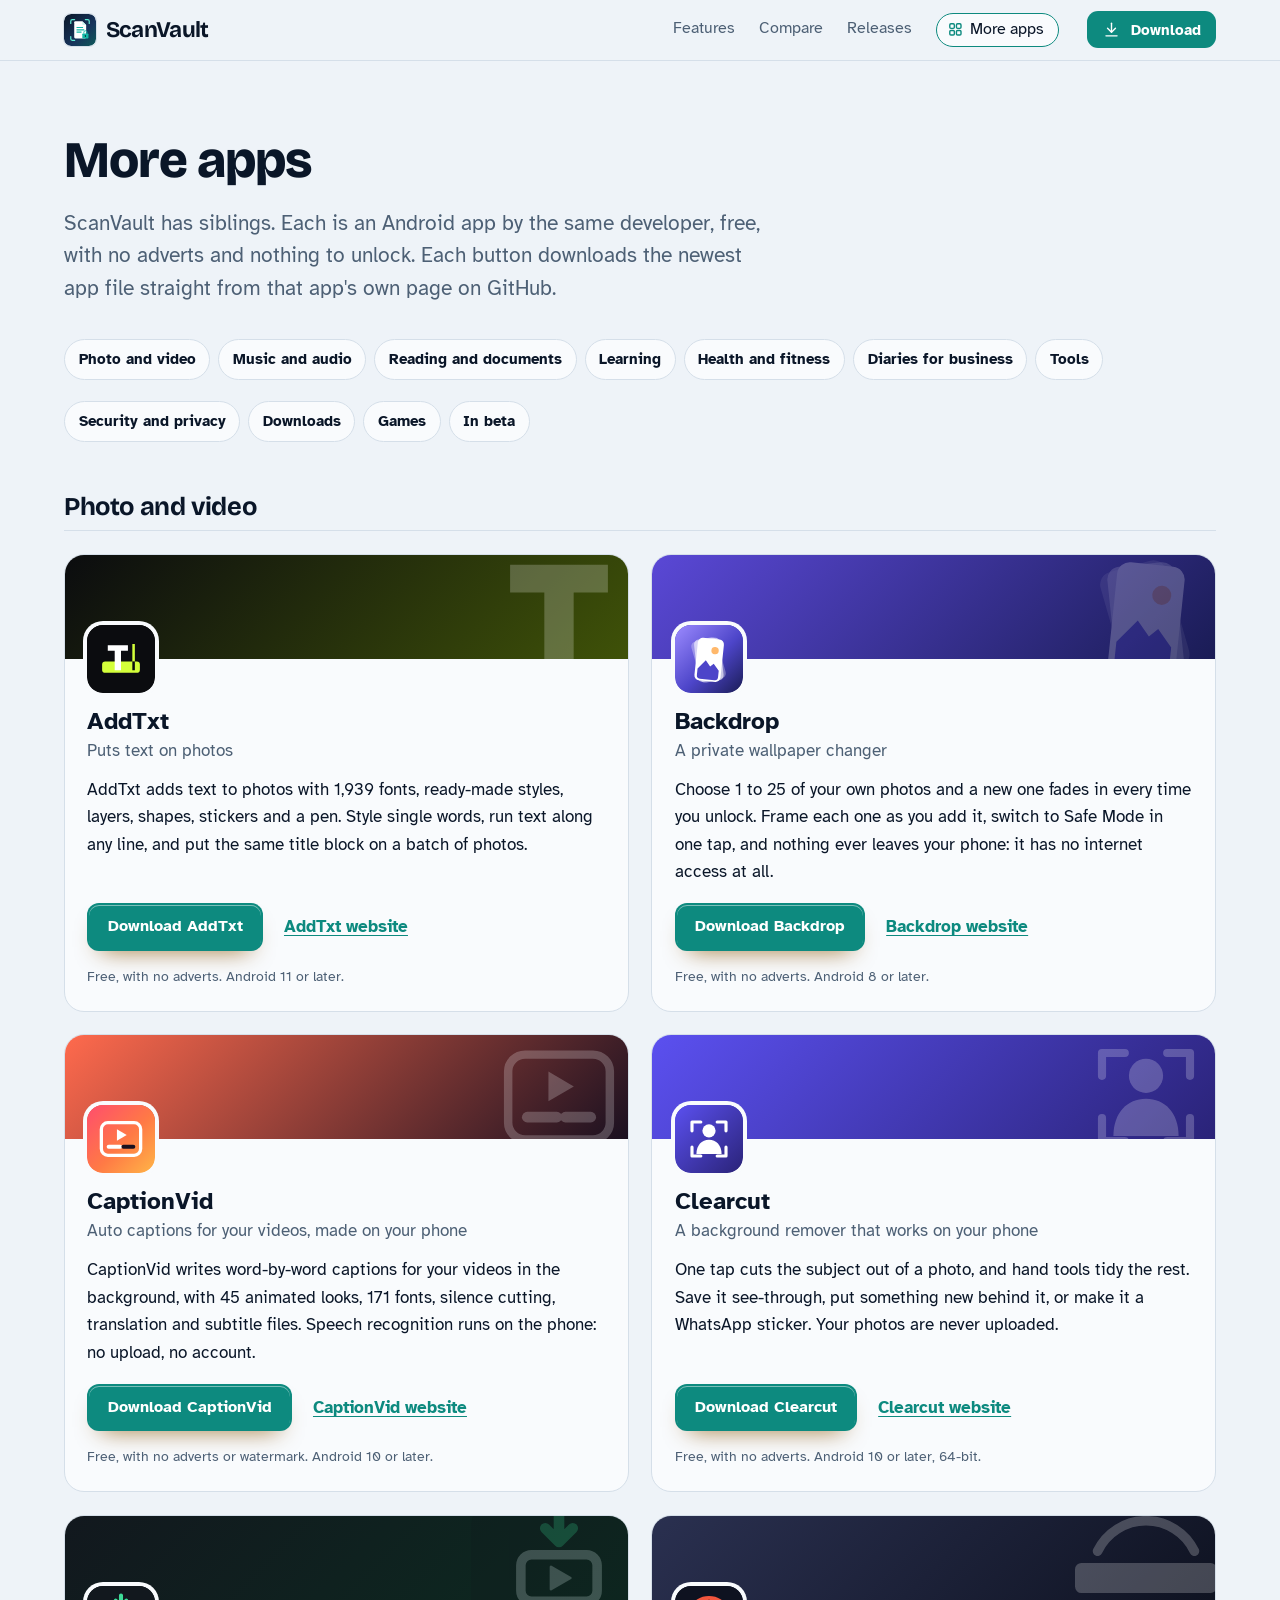
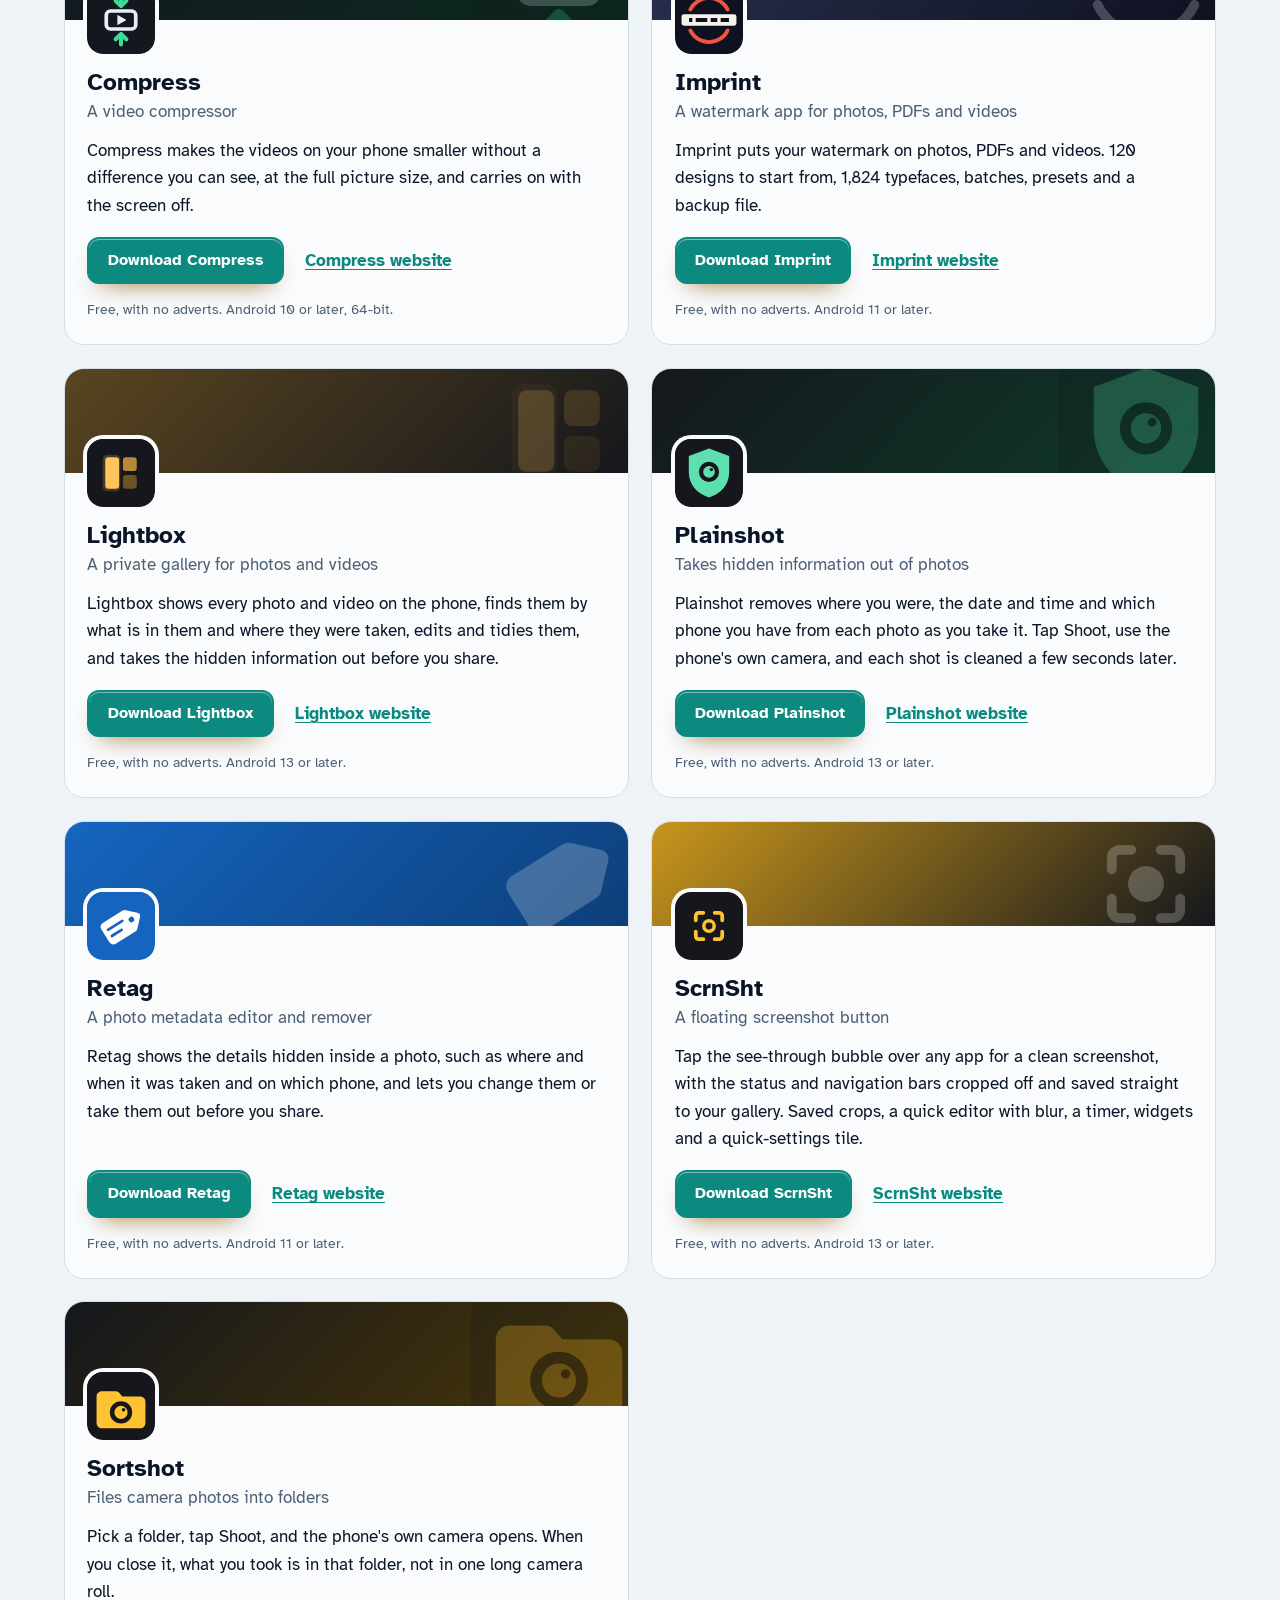
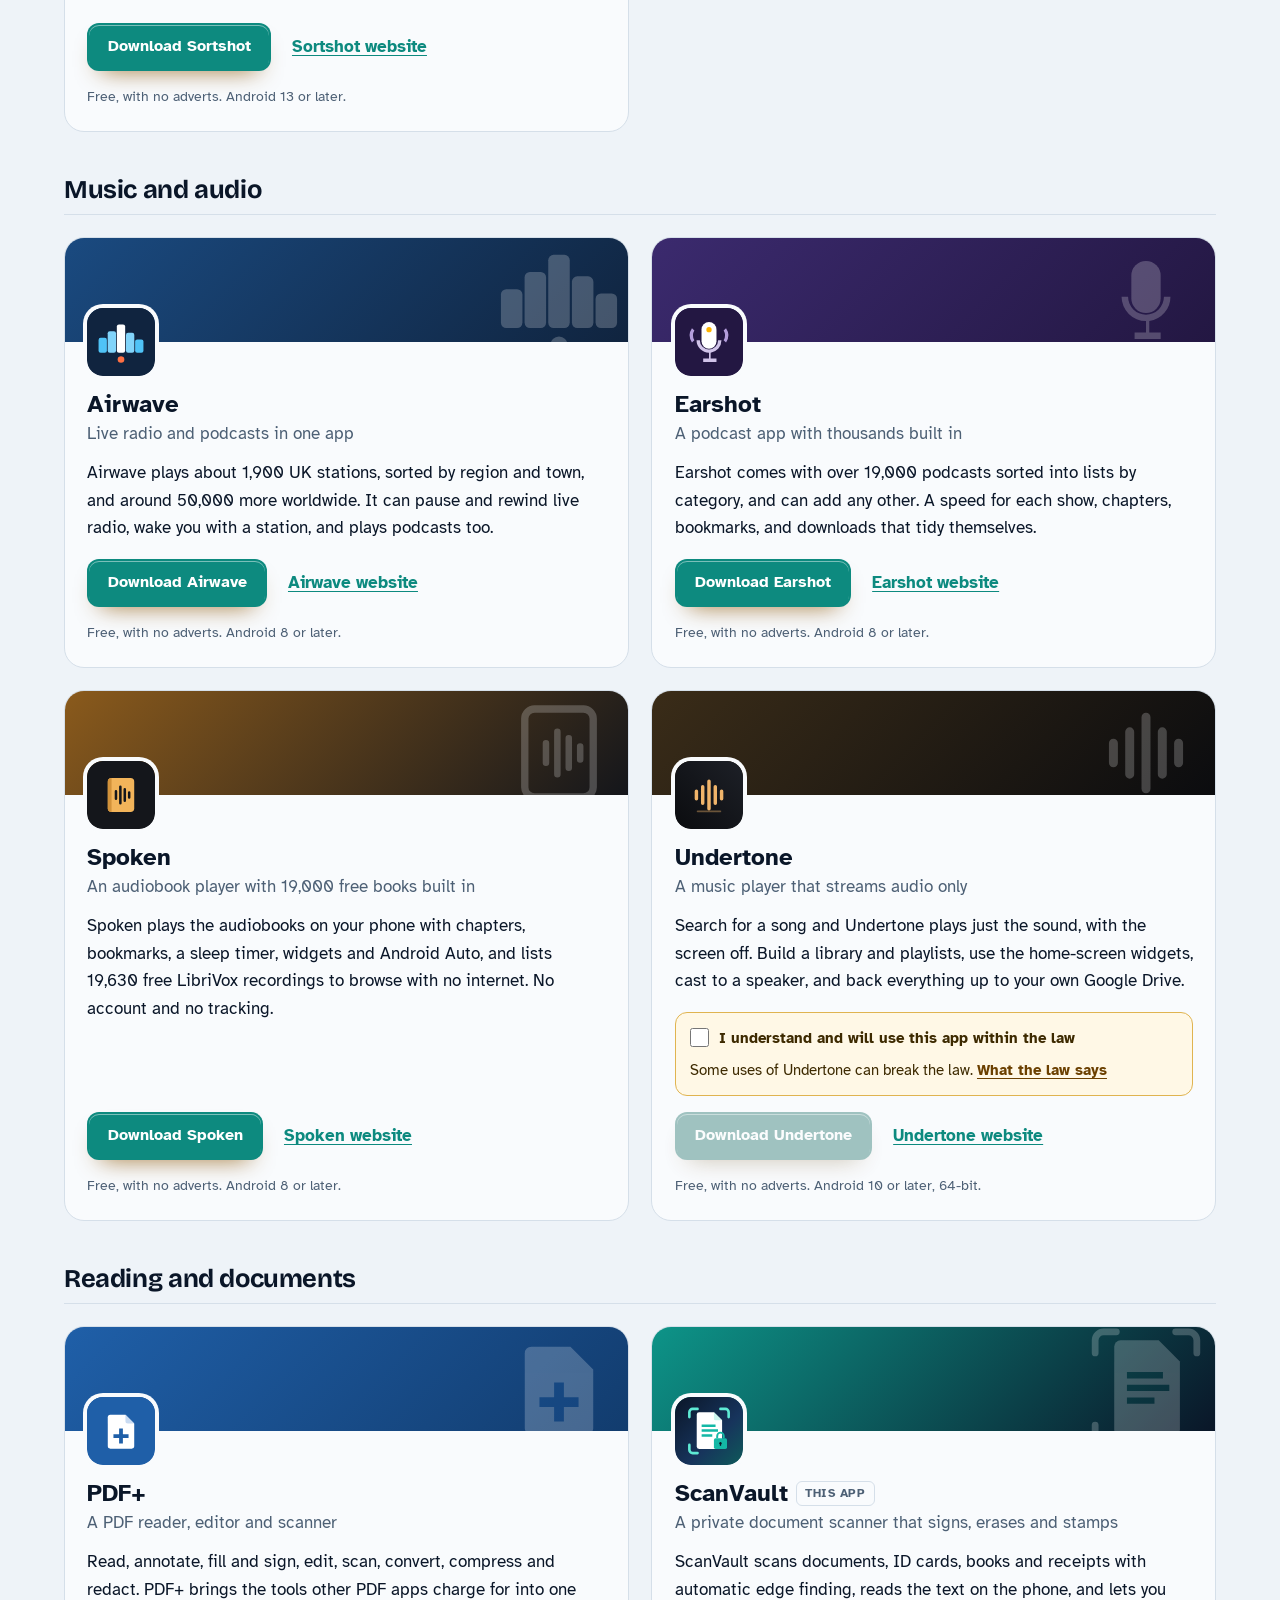
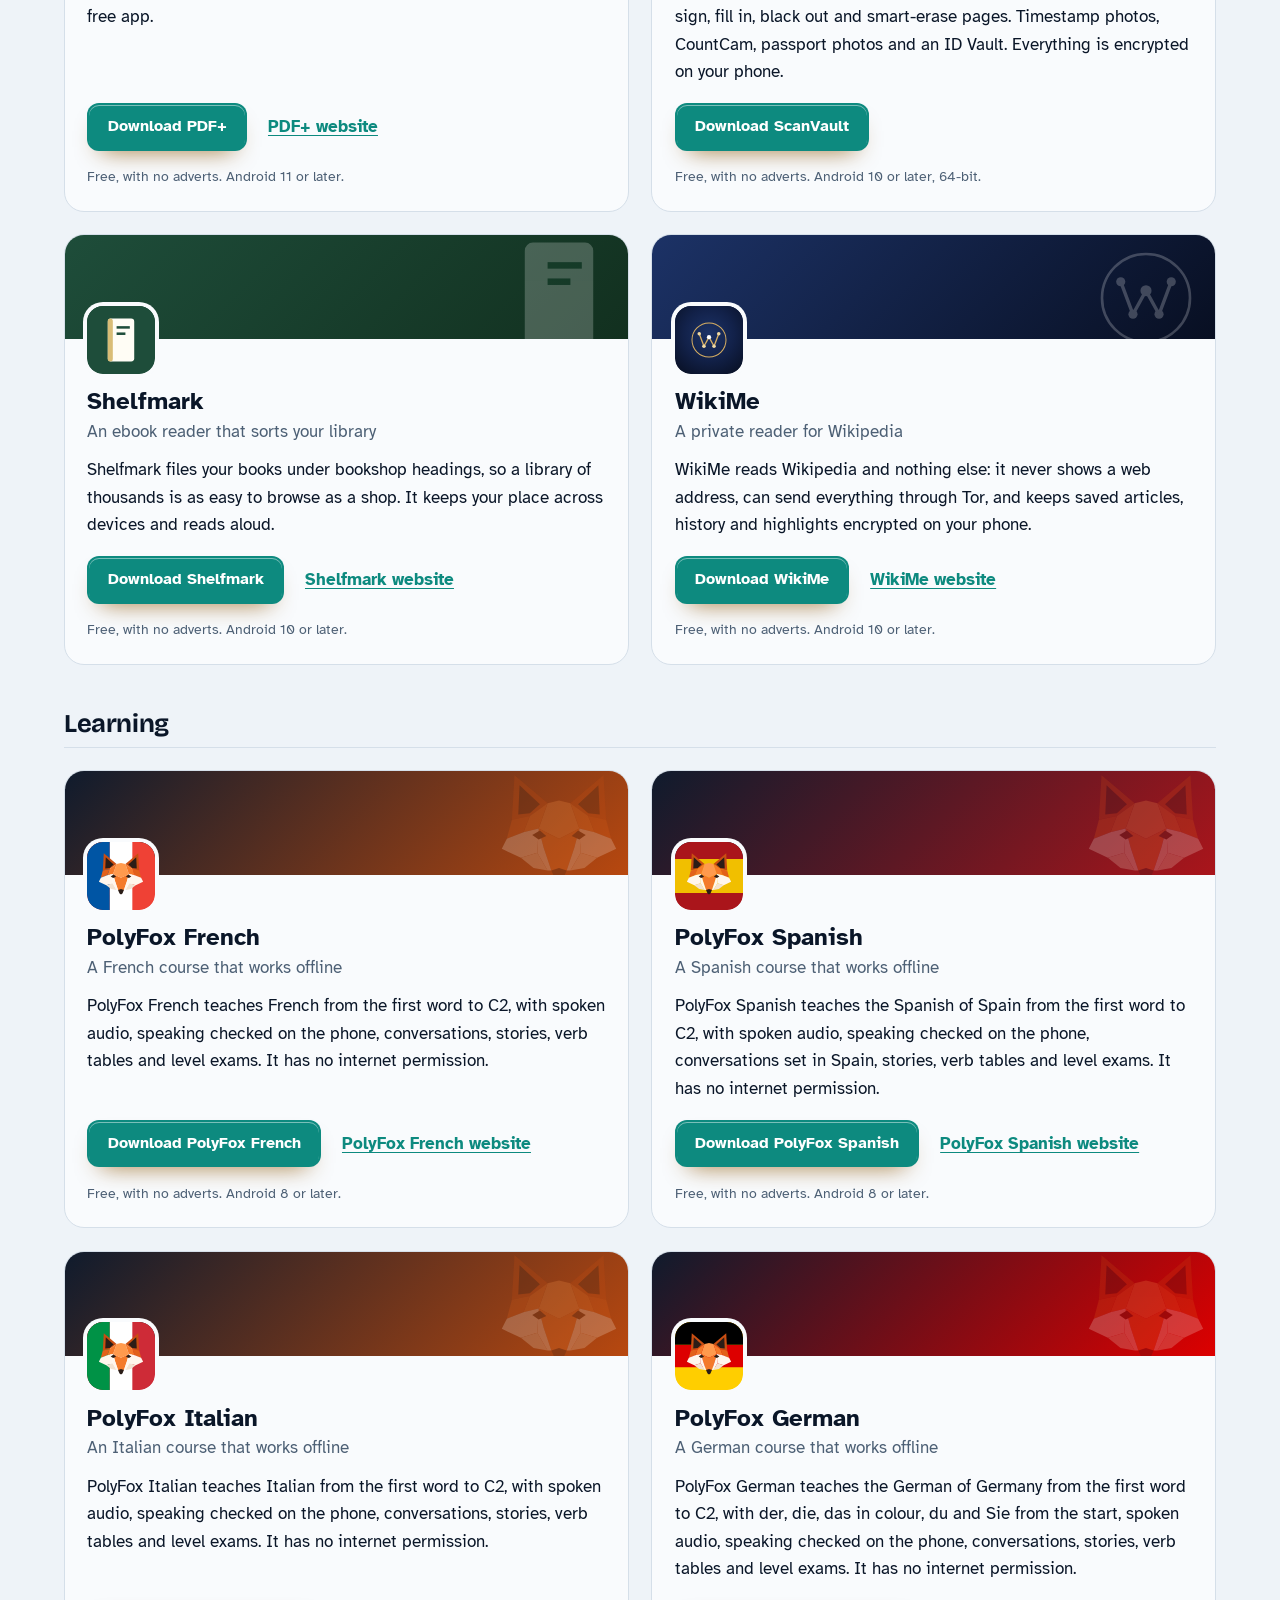
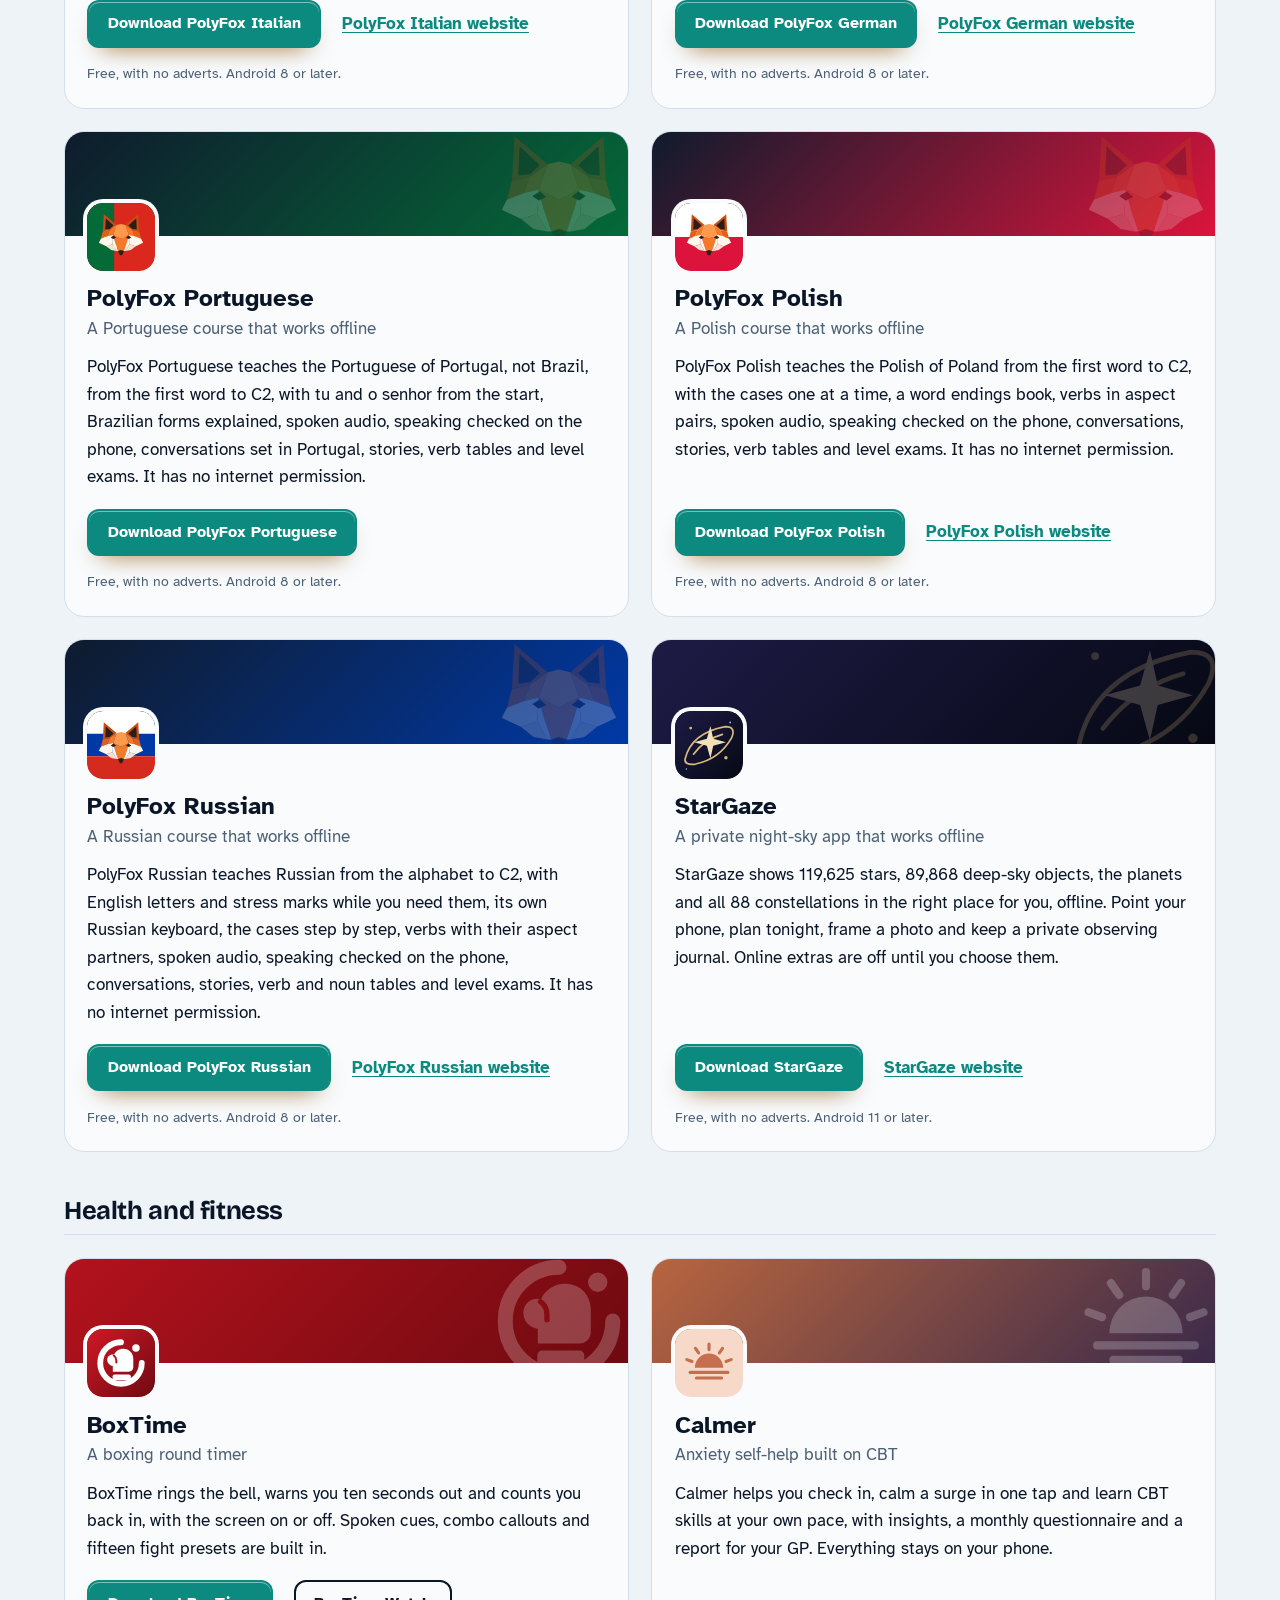
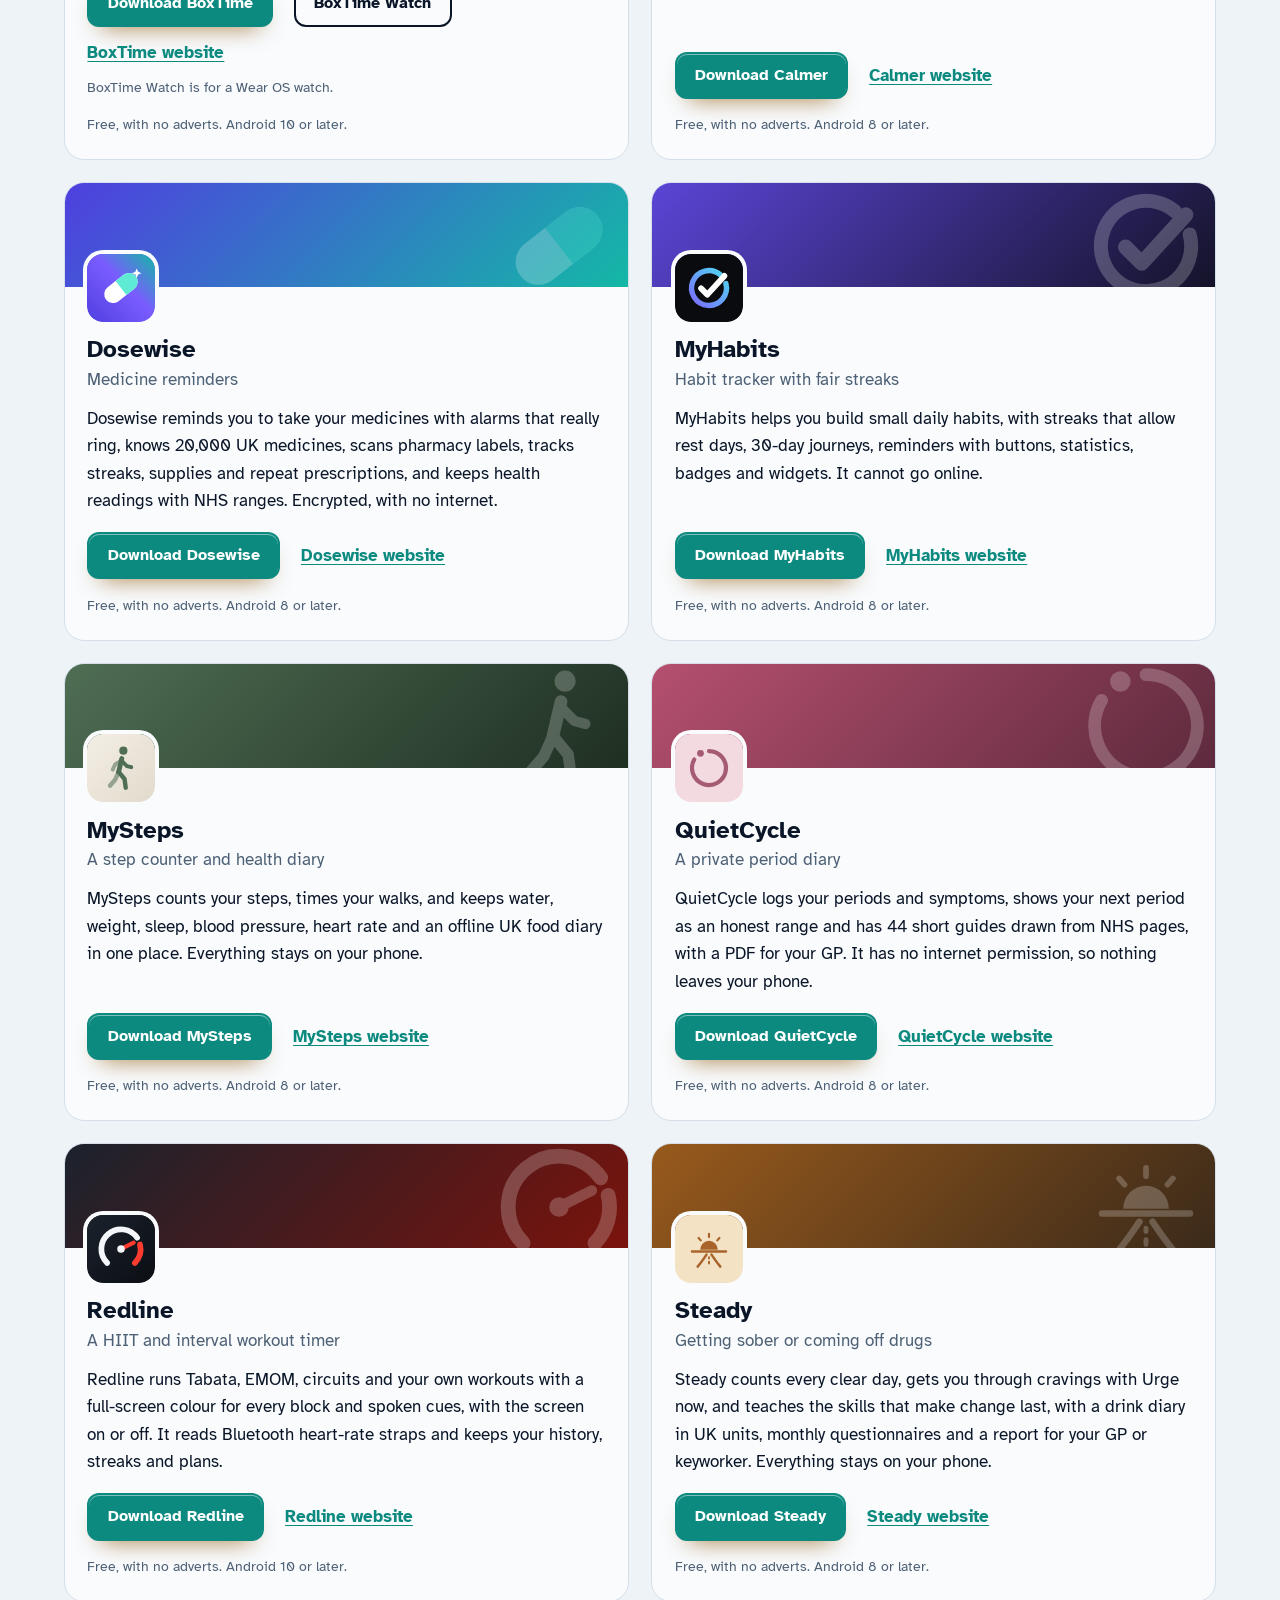
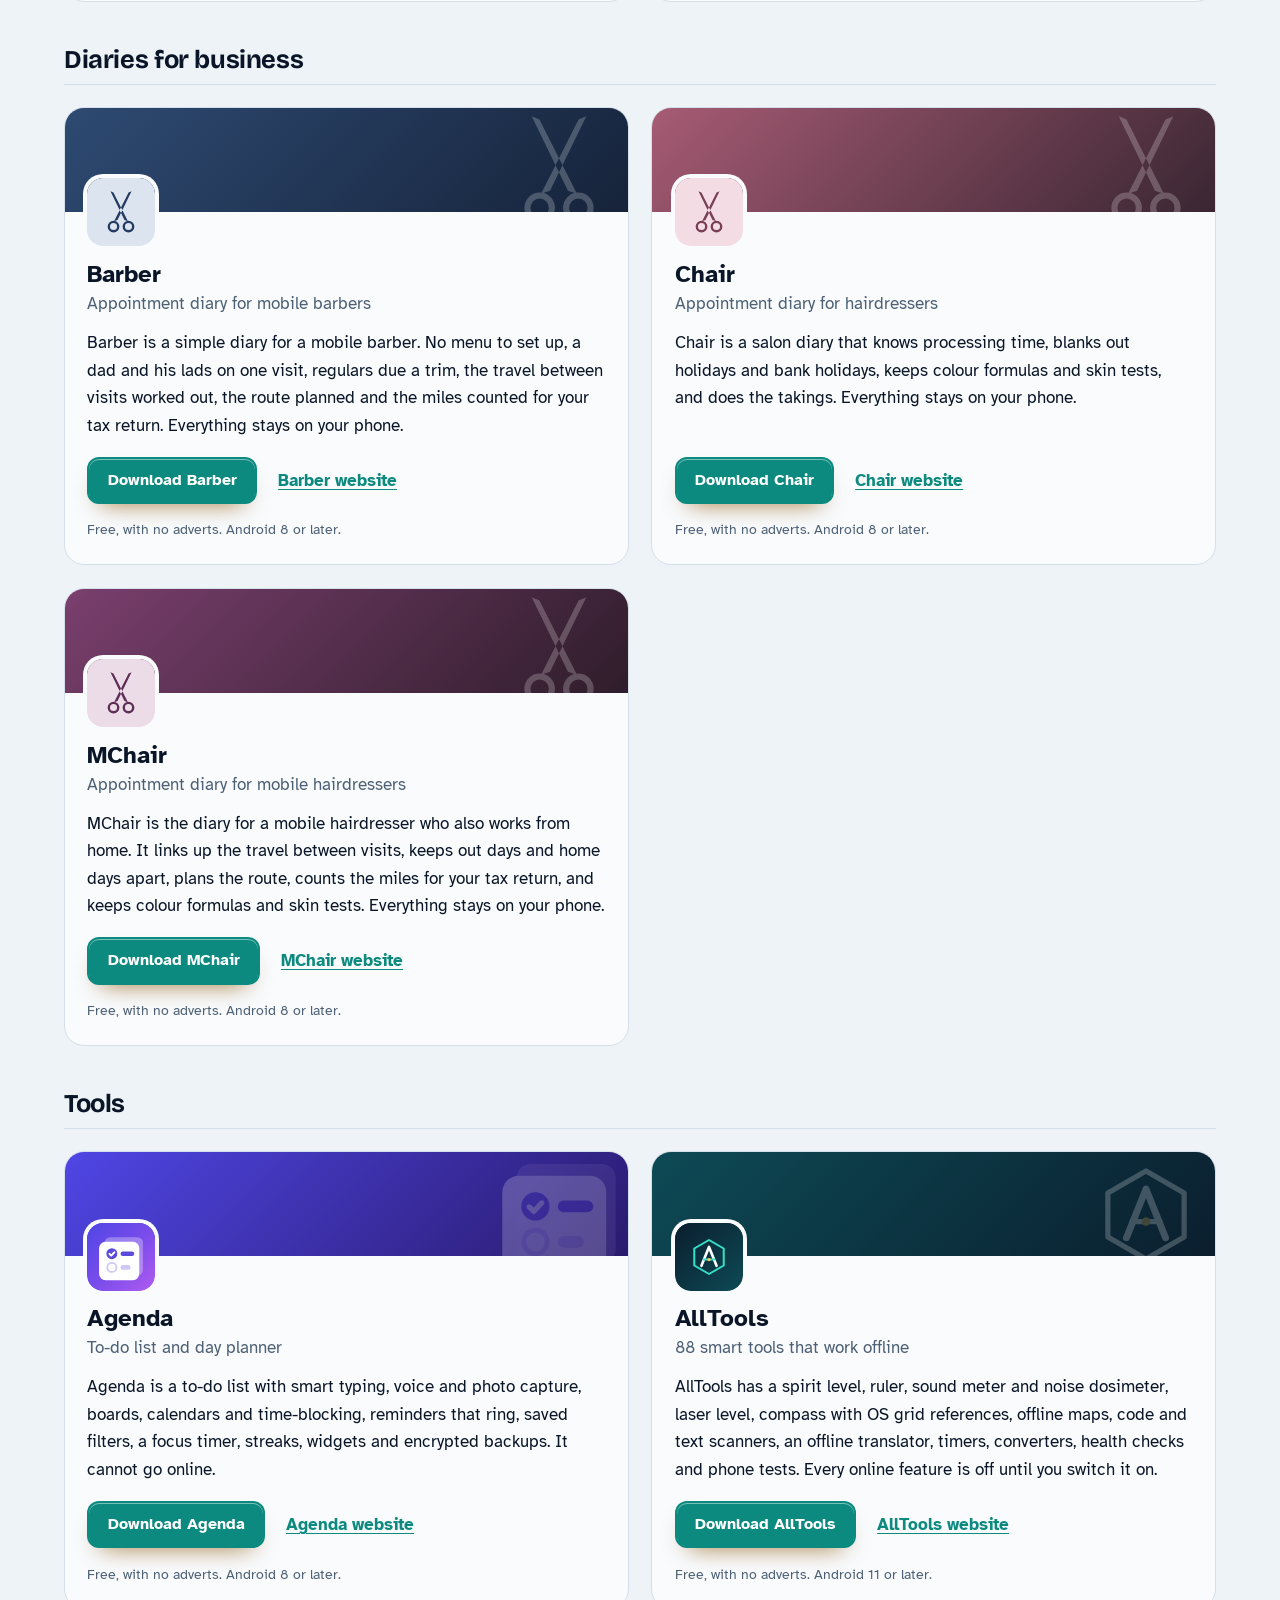
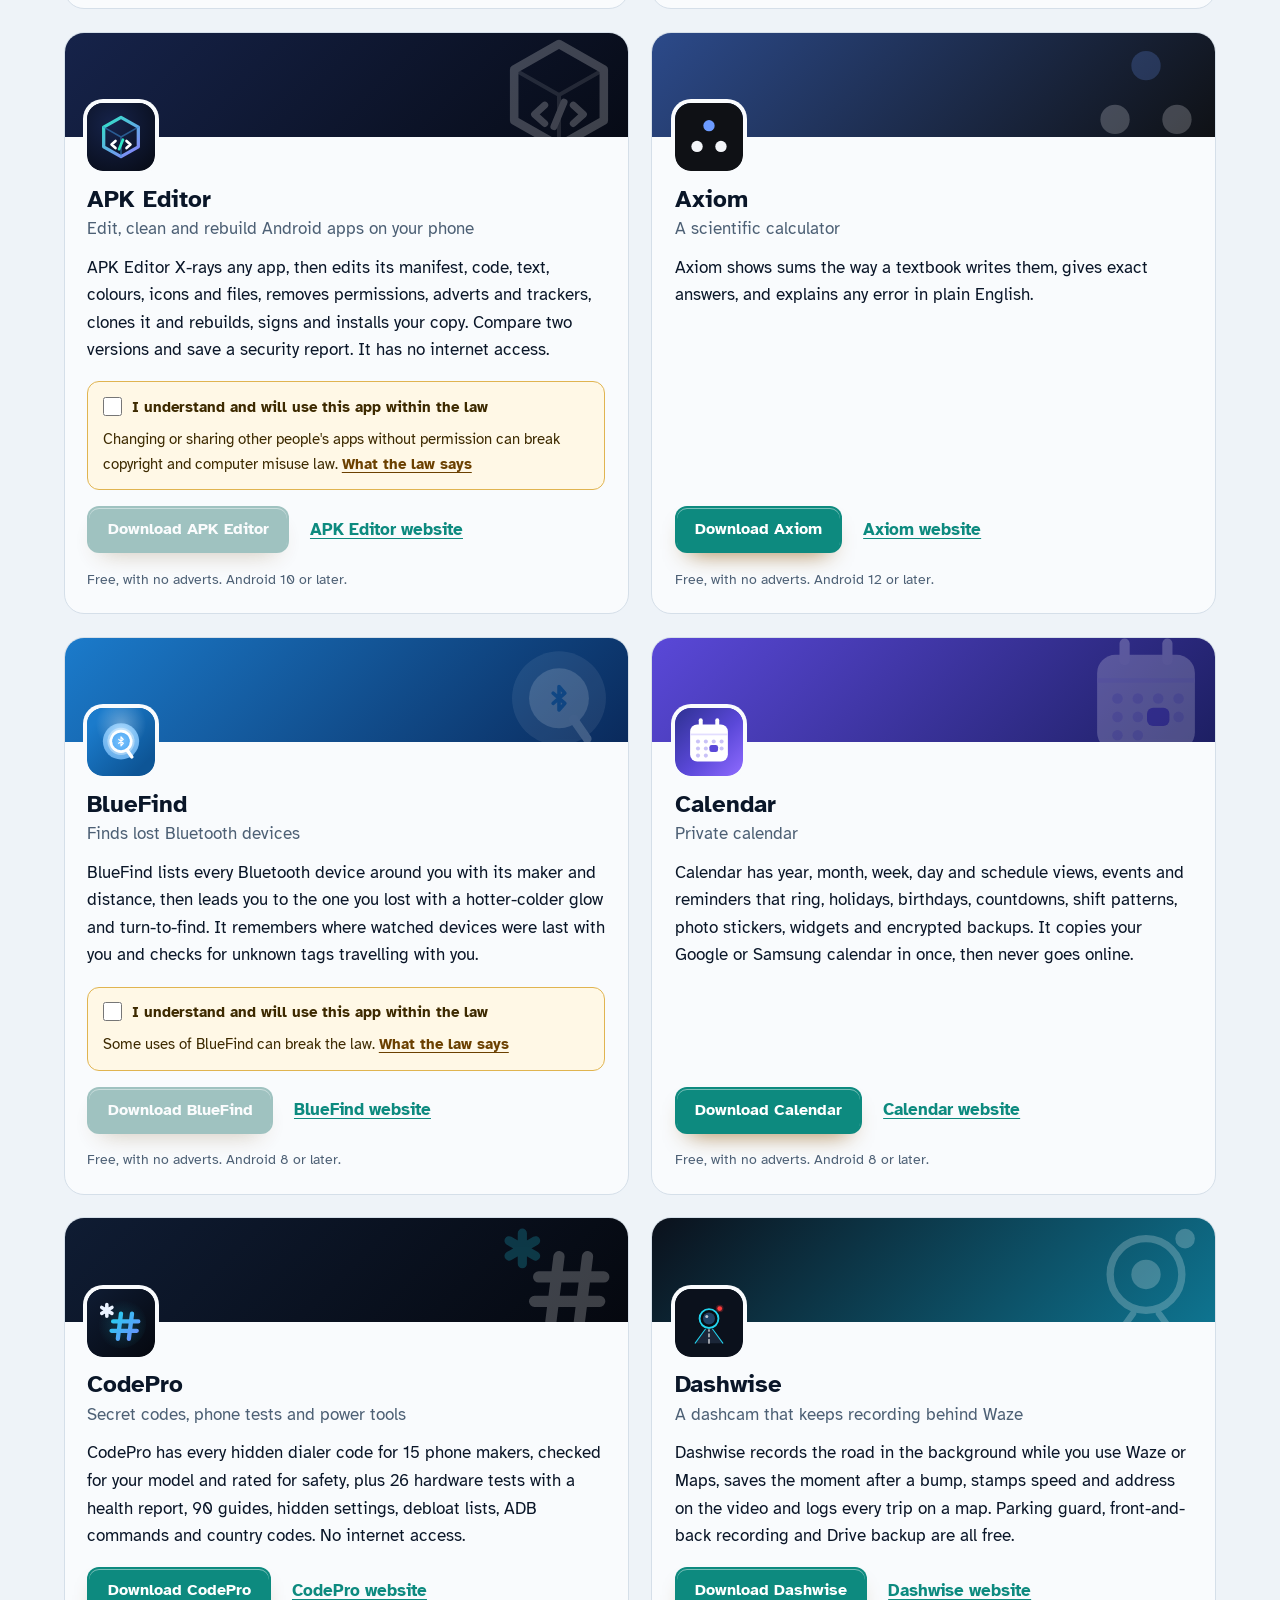
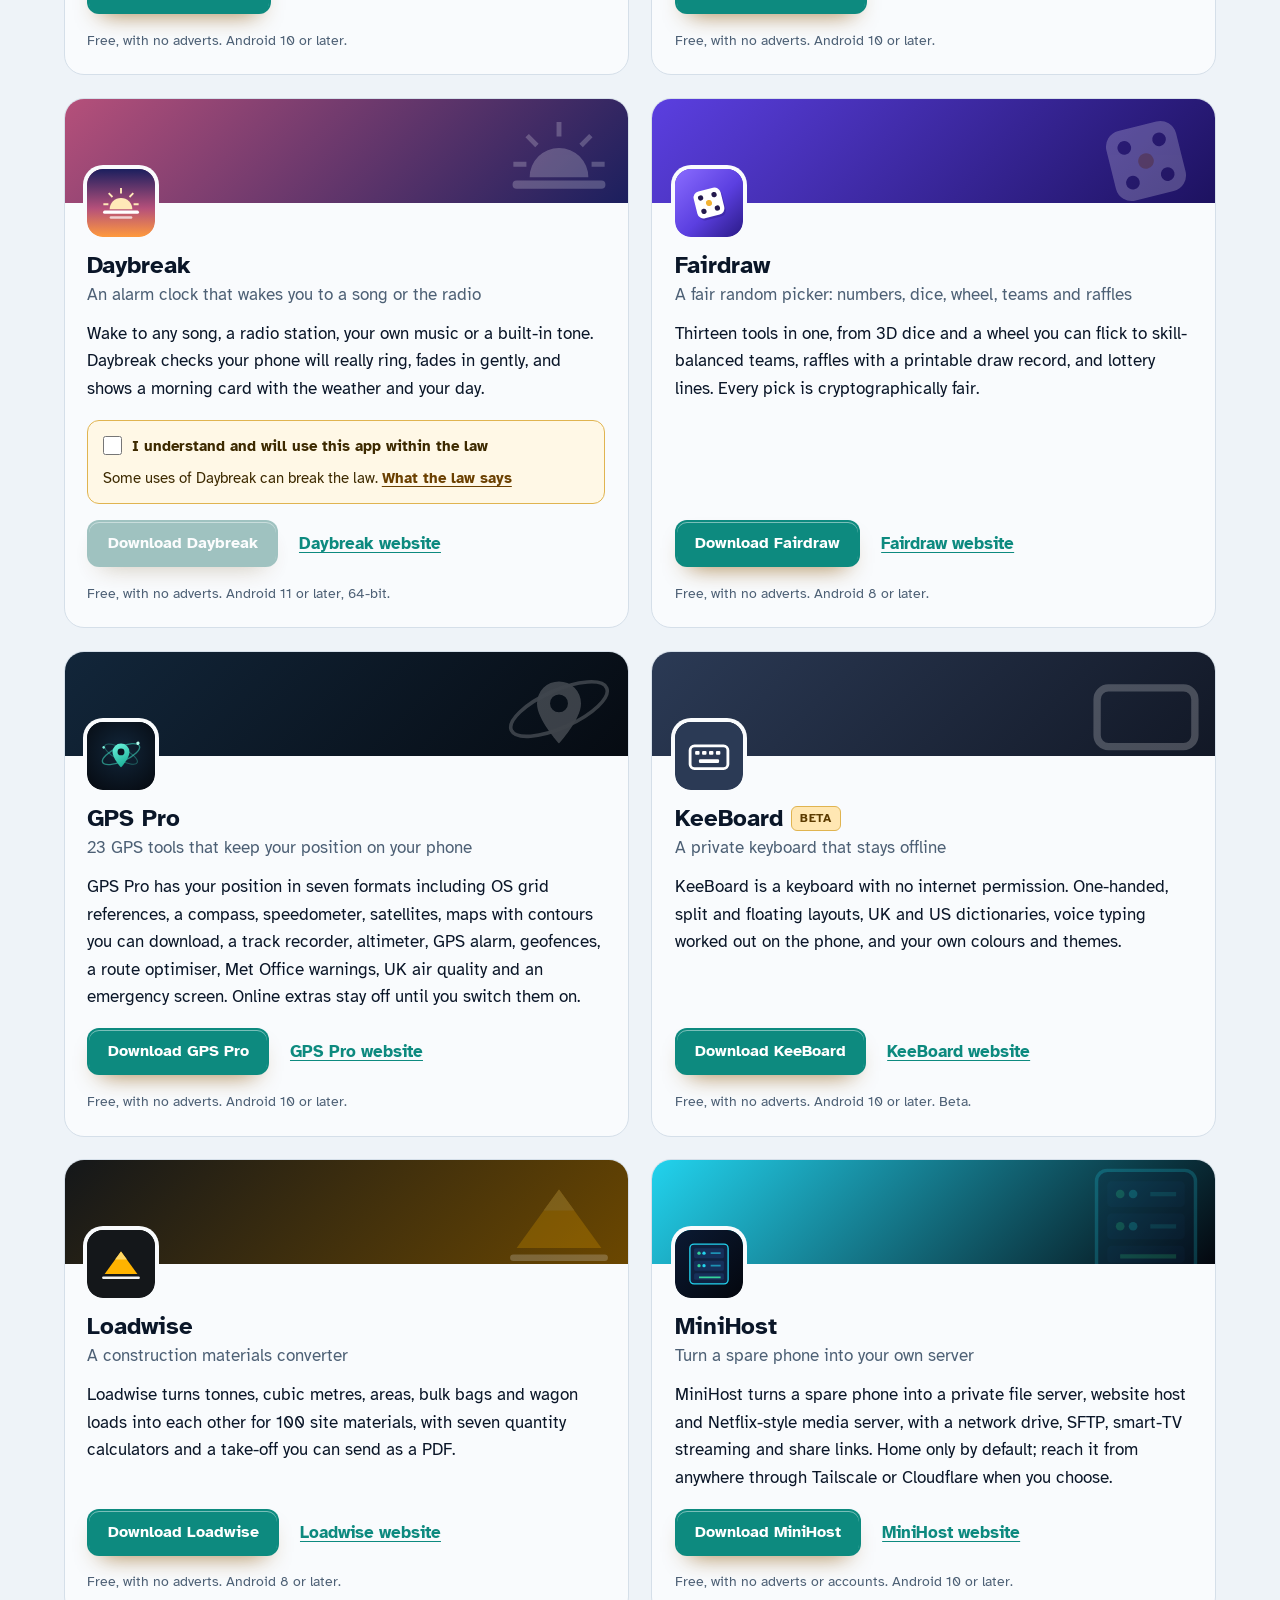
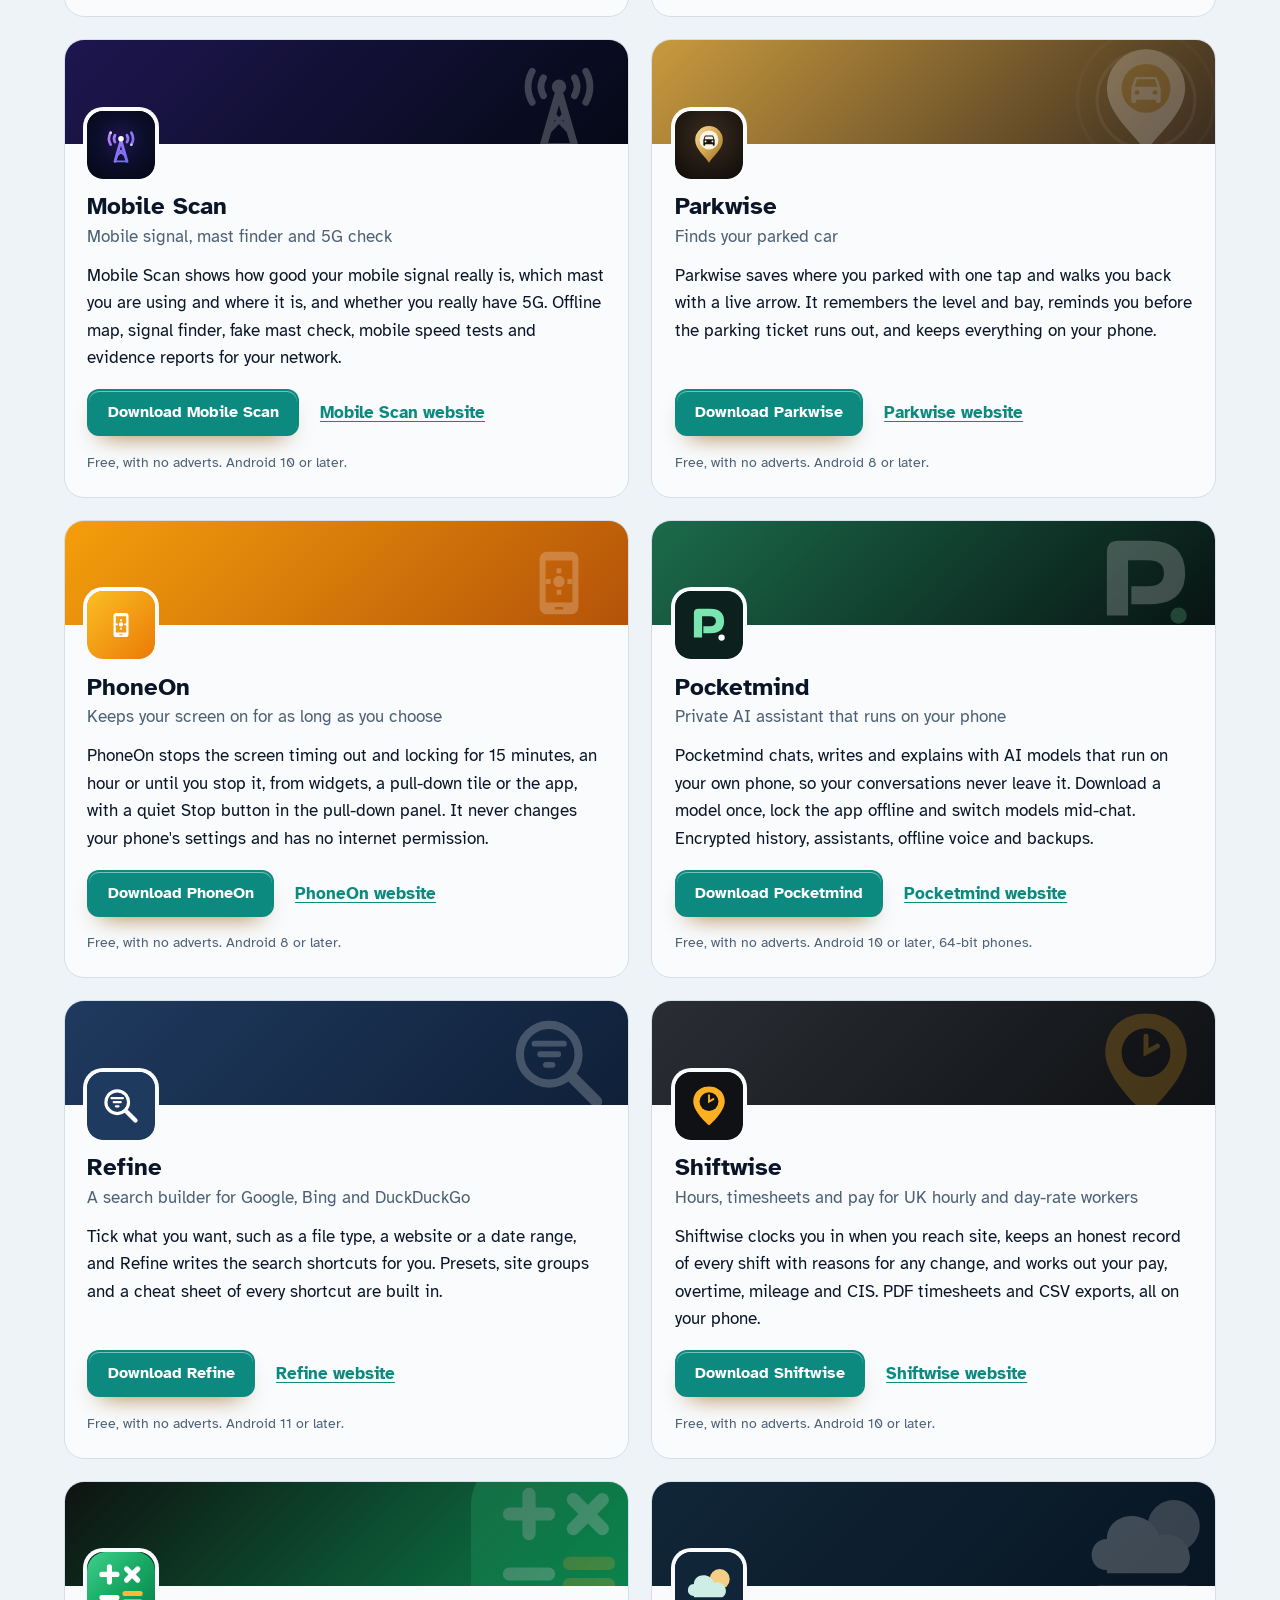
==== commit 85192450: "More apps: add APK Editor" ====
--- a/more-apps.html
+++ b/more-apps.html
@@ -4,7 +4,7 @@
 <meta charset="utf-8">
 <meta name="viewport" content="width=device-width, initial-scale=1">
 <title>More free Android apps from the maker of ScanVault</title>
-<meta name="description" content="All 94 free Android apps from the maker of ScanVault, in one list by category, each with its download and a link to its website.">
+<meta name="description" content="All 95 free Android apps from the maker of ScanVault, in one list by category, each with its download and a link to its website.">
 <meta name="author" content="Jonathan Jackson">
 <link rel="canonical" href="https://customgpter.github.io/scanvault/more-apps.html">
 <meta name="theme-color" content="#eef3f8" media="(prefers-color-scheme: light)">
@@ -12,7 +12,7 @@
 <meta property="og:type" content="website">
 <meta property="og:site_name" content="ScanVault">
 <meta property="og:title" content="More free Android apps from the maker of ScanVault">
-<meta property="og:description" content="All 94 free Android apps from the maker of ScanVault, in one list by category, each with its download and a link to its website.">
+<meta property="og:description" content="All 95 free Android apps from the maker of ScanVault, in one list by category, each with its download and a link to its website.">
 <meta property="og:url" content="https://customgpter.github.io/scanvault/more-apps.html">
 <meta property="og:image" content="https://customgpter.github.io/scanvault/assets/og.png">
 <meta property="og:image:width" content="1200">
@@ -26,7 +26,7 @@
 <link rel="preload" href="./assets/fonts/atkinson-hyperlegible-latin-400-normal.woff2" as="font" type="font/woff2" crossorigin>
 <link rel="stylesheet" href="./assets/site.css?v=1">
 <link rel="stylesheet" href="./assets/house.css?v=1">
-<script type="application/ld+json">{"@context":"https://schema.org","@type":"ItemList","name":"Apps from the maker of ScanVault","url":"https://customgpter.github.io/scanvault/more-apps.html","itemListElement":[{"@type":"ListItem","position":1,"name":"AddTxt","url":"https://customgpter.github.io/addtxt/"},{"@type":"ListItem","position":2,"name":"Backdrop","url":"https://customgpter.github.io/backdrop/"},{"@type":"ListItem","position":3,"name":"CaptionVid","url":"https://customgpter.github.io/captionvid/"},{"@type":"ListItem","position":4,"name":"Clearcut","url":"https://customgpter.github.io/clearcut/"},{"@type":"ListItem","position":5,"name":"Compress","url":"https://customgpter.github.io/compress/"},{"@type":"ListItem","position":6,"name":"Imprint","url":"https://customgpter.github.io/imprint/"},{"@type":"ListItem","position":7,"name":"Lightbox","url":"https://customgpter.github.io/lightbox/"},{"@type":"ListItem","position":8,"name":"Plainshot","url":"https://customgpter.github.io/plainshot/"},{"@type":"ListItem","position":9,"name":"Retag","url":"https://customgpter.github.io/retag/"},{"@type":"ListItem","position":10,"name":"ScrnSht","url":"https://customgpter.github.io/scrnsht/"},{"@type":"ListItem","position":11,"name":"Sortshot","url":"https://customgpter.github.io/sortshot/"},{"@type":"ListItem","position":12,"name":"Airwave","url":"https://customgpter.github.io/airwave/"},{"@type":"ListItem","position":13,"name":"Earshot","url":"https://customgpter.github.io/earshot/"},{"@type":"ListItem","position":14,"name":"Spoken","url":"https://customgpter.github.io/spoken/"},{"@type":"ListItem","position":15,"name":"Undertone","url":"https://customgpter.github.io/undertone/"},{"@type":"ListItem","position":16,"name":"PDF+","url":"https://customgpter.github.io/pdfplus/"},{"@type":"ListItem","position":17,"name":"ScanVault","url":"https://customgpter.github.io/scanvault/"},{"@type":"ListItem","position":18,"name":"Shelfmark","url":"https://customgpter.github.io/shelfmark/"},{"@type":"ListItem","position":19,"name":"WikiMe","url":"https://customgpter.github.io/wikime/"},{"@type":"ListItem","position":20,"name":"PolyFox French","url":"https://customgpter.github.io/polyfox/"},{"@type":"ListItem","position":21,"name":"PolyFox German","url":"https://customgpter.github.io/polyfox-german/"},{"@type":"ListItem","position":22,"name":"PolyFox Polish","url":"https://customgpter.github.io/polyfox-polish/"},{"@type":"ListItem","position":23,"name":"PolyFox Russian","url":"https://customgpter.github.io/polyfox-russian/"},{"@type":"ListItem","position":24,"name":"StarGaze","url":"https://customgpter.github.io/stargaze/"},{"@type":"ListItem","position":25,"name":"BoxTime","url":"https://customgpter.github.io/boxtime/"},{"@type":"ListItem","position":26,"name":"Calmer","url":"https://customgpter.github.io/calmer/"},{"@type":"ListItem","position":27,"name":"Dosewise","url":"https://customgpter.github.io/dosewise/"},{"@type":"ListItem","position":28,"name":"MyHabits","url":"https://customgpter.github.io/myhabits/"},{"@type":"ListItem","position":29,"name":"MySteps","url":"https://customgpter.github.io/mysteps/"},{"@type":"ListItem","position":30,"name":"QuietCycle","url":"https://customgpter.github.io/quietcycle/"},{"@type":"ListItem","position":31,"name":"Redline","url":"https://customgpter.github.io/redline/"},{"@type":"ListItem","position":32,"name":"Steady","url":"https://customgpter.github.io/steady/"},{"@type":"ListItem","position":33,"name":"Barber","url":"https://customgpter.github.io/barber/"},{"@type":"ListItem","position":34,"name":"Chair","url":"https://customgpter.github.io/chair/"},{"@type":"ListItem","position":35,"name":"MChair","url":"https://customgpter.github.io/mchair/"},{"@type":"ListItem","position":36,"name":"Agenda","url":"https://customgpter.github.io/agenda/"},{"@type":"ListItem","position":37,"name":"AllTools","url":"https://customgpter.github.io/alltools/"},{"@type":"ListItem","position":38,"name":"Axiom","url":"https://customgpter.github.io/axiom/"},{"@type":"ListItem","position":39,"name":"BlueFind","url":"https://customgpter.github.io/bluefind/"},{"@type":"ListItem","position":40,"name":"Calendar","url":"https://customgpter.github.io/calendar/"},{"@type":"ListItem","position":41,"name":"CodePro","url":"https://customgpter.github.io/codepro/"},{"@type":"ListItem","position":42,"name":"Dashwise","url":"https://customgpter.github.io/dashwise/"},{"@type":"ListItem","position":43,"name":"Daybreak","url":"https://customgpter.github.io/daybreak/"},{"@type":"ListItem","position":44,"name":"Fairdraw","url":"https://customgpter.github.io/fairdraw/"},{"@type":"ListItem","position":45,"name":"GPS Pro","url":"https://customgpter.github.io/gpspro/"},{"@type":"ListItem","position":46,"name":"KeeBoard","url":"https://customgpter.github.io/keeboard/"},{"@type":"ListItem","position":47,"name":"Loadwise","url":"https://customgpter.github.io/loadwise/"},{"@type":"ListItem","position":48,"name":"MiniHost","url":"https://customgpter.github.io/minihost/"},{"@type":"ListItem","position":49,"name":"Mobile Scan","url":"https://customgpter.github.io/mobilescan/"},{"@type":"ListItem","position":50,"name":"Parkwise","url":"https://customgpter.github.io/parkwise/"},{"@type":"ListItem","position":51,"name":"Pocketmind","url":"https://customgpter.github.io/pocketmind/"},{"@type":"ListItem","position":52,"name":"Refine","url":"https://customgpter.github.io/refine/"},{"@type":"ListItem","position":53,"name":"Shiftwise","url":"https://customgpter.github.io/shiftwise/"},{"@type":"ListItem","position":54,"name":"SimpleCalc","url":"https://customgpter.github.io/simplecalc/"},{"@type":"ListItem","position":55,"name":"Skyline","url":"https://customgpter.github.io/skyline/"},{"@type":"ListItem","position":56,"name":"Slipway","url":"https://customgpter.github.io/slipway/"},{"@type":"ListItem","position":57,"name":"Tagger","url":"https://customgpter.github.io/tagger/"},{"@type":"ListItem","position":58,"name":"TotalClean","url":"https://customgpter.github.io/totalclean/"},{"@type":"ListItem","position":59,"name":"TVLink","url":"https://customgpter.github.io/tvlink/"},{"@type":"ListItem","position":60,"name":"Unbox","url":"https://customgpter.github.io/unbox/"},{"@type":"ListItem","position":61,"name":"WhatsKeep","url":"https://customgpter.github.io/whatskeep/"},{"@type":"ListItem","position":62,"name":"WiFi Scan","url":"https://customgpter.github.io/wifiscan/"},{"@type":"ListItem","position":63,"name":"Auditly","url":"https://customgpter.github.io/auditly/"},{"@type":"ListItem","position":64,"name":"Backchannel","url":"https://customgpter.github.io/backchannel/"},{"@type":"ListItem","position":65,"name":"ENotes","url":"https://customgpter.github.io/enotes/"},{"@type":"ListItem","position":66,"name":"FindMe","url":"https://customgpter.github.io/findme/"},{"@type":"ListItem","position":67,"name":"iLock","url":"https://customgpter.github.io/ilock/"},{"@type":"ListItem","position":68,"name":"ImSafe","url":"https://customgpter.github.io/imsafe/"},{"@type":"ListItem","position":69,"name":"IShred","url":"https://customgpter.github.io/ishred/"},{"@type":"ListItem","position":70,"name":"LockBox","url":"https://customgpter.github.io/lockbox/"},{"@type":"ListItem","position":71,"name":"PassVault","url":"https://customgpter.github.io/passvault/"},{"@type":"ListItem","position":72,"name":"SpyFind","url":"https://customgpter.github.io/spyfind/"},{"@type":"ListItem","position":73,"name":"TextWipe","url":"https://customgpter.github.io/textwipe/"},{"@type":"ListItem","position":74,"name":"Tracewire","url":"https://customgpter.github.io/tracewire/"},{"@type":"ListItem","position":75,"name":"Vigil","url":"https://customgpter.github.io/vigil/"},{"@type":"ListItem","position":76,"name":"Grab","url":"https://customgpter.github.io/grab/"},{"@type":"ListItem","position":77,"name":"Swarm","url":"https://customgpter.github.io/swarm/"},{"@type":"ListItem","position":78,"name":"Plane Games","url":"https://customgpter.github.io/plane-games/"},{"@type":"ListItem","position":79,"name":"Ninefold","url":"https://customgpter.github.io/ninefold/"},{"@type":"ListItem","position":80,"name":"Cubewise","url":"https://customgpter.github.io/cubewise/"},{"@type":"ListItem","position":81,"name":"Tilewise","url":"https://customgpter.github.io/tilewise/"},{"@type":"ListItem","position":82,"name":"Letterwise","url":"https://customgpter.github.io/letterwise/"},{"@type":"ListItem","position":83,"name":"Kingside","url":"https://customgpter.github.io/kingside/"},{"@type":"ListItem","position":84,"name":"Deckhand","url":"https://customgpter.github.io/deckhand/"},{"@type":"ListItem","position":85,"name":"SNESForge","url":"https://customgpter.github.io/snesforge/"},{"@type":"ListItem","position":86,"name":"Fame Boy","url":"https://customgpter.github.io/fameboy/"},{"@type":"ListItem","position":87,"name":"PSPPro","url":"https://customgpter.github.io/psppro/"},{"@type":"ListItem","position":88,"name":"MegaGen","url":"https://customgpter.github.io/megagen/"},{"@type":"ListItem","position":89,"name":"QVR","url":"https://customgpter.github.io/qvr/"},{"@type":"ListItem","position":90,"name":"QVR Watch","url":"https://customgpter.github.io/qvr-watch/"},{"@type":"ListItem","position":91,"name":"QVRLite","url":"https://customgpter.github.io/qvrlite/"},{"@type":"ListItem","position":92,"name":"Onionz","url":"https://customgpter.github.io/onionz/"},{"@type":"ListItem","position":93,"name":"OnionzWeb","url":"https://customgpter.github.io/onionzweb/"}]}</script>
+<script type="application/ld+json">{"@context":"https://schema.org","@type":"ItemList","name":"Apps from the maker of ScanVault","url":"https://customgpter.github.io/scanvault/more-apps.html","itemListElement":[{"@type":"ListItem","position":1,"name":"AddTxt","url":"https://customgpter.github.io/addtxt/"},{"@type":"ListItem","position":2,"name":"Backdrop","url":"https://customgpter.github.io/backdrop/"},{"@type":"ListItem","position":3,"name":"CaptionVid","url":"https://customgpter.github.io/captionvid/"},{"@type":"ListItem","position":4,"name":"Clearcut","url":"https://customgpter.github.io/clearcut/"},{"@type":"ListItem","position":5,"name":"Compress","url":"https://customgpter.github.io/compress/"},{"@type":"ListItem","position":6,"name":"Imprint","url":"https://customgpter.github.io/imprint/"},{"@type":"ListItem","position":7,"name":"Lightbox","url":"https://customgpter.github.io/lightbox/"},{"@type":"ListItem","position":8,"name":"Plainshot","url":"https://customgpter.github.io/plainshot/"},{"@type":"ListItem","position":9,"name":"Retag","url":"https://customgpter.github.io/retag/"},{"@type":"ListItem","position":10,"name":"ScrnSht","url":"https://customgpter.github.io/scrnsht/"},{"@type":"ListItem","position":11,"name":"Sortshot","url":"https://customgpter.github.io/sortshot/"},{"@type":"ListItem","position":12,"name":"Airwave","url":"https://customgpter.github.io/airwave/"},{"@type":"ListItem","position":13,"name":"Earshot","url":"https://customgpter.github.io/earshot/"},{"@type":"ListItem","position":14,"name":"Spoken","url":"https://customgpter.github.io/spoken/"},{"@type":"ListItem","position":15,"name":"Undertone","url":"https://customgpter.github.io/undertone/"},{"@type":"ListItem","position":16,"name":"PDF+","url":"https://customgpter.github.io/pdfplus/"},{"@type":"ListItem","position":17,"name":"ScanVault","url":"https://customgpter.github.io/scanvault/"},{"@type":"ListItem","position":18,"name":"Shelfmark","url":"https://customgpter.github.io/shelfmark/"},{"@type":"ListItem","position":19,"name":"WikiMe","url":"https://customgpter.github.io/wikime/"},{"@type":"ListItem","position":20,"name":"PolyFox French","url":"https://customgpter.github.io/polyfox/"},{"@type":"ListItem","position":21,"name":"PolyFox German","url":"https://customgpter.github.io/polyfox-german/"},{"@type":"ListItem","position":22,"name":"PolyFox Polish","url":"https://customgpter.github.io/polyfox-polish/"},{"@type":"ListItem","position":23,"name":"PolyFox Russian","url":"https://customgpter.github.io/polyfox-russian/"},{"@type":"ListItem","position":24,"name":"StarGaze","url":"https://customgpter.github.io/stargaze/"},{"@type":"ListItem","position":25,"name":"BoxTime","url":"https://customgpter.github.io/boxtime/"},{"@type":"ListItem","position":26,"name":"Calmer","url":"https://customgpter.github.io/calmer/"},{"@type":"ListItem","position":27,"name":"Dosewise","url":"https://customgpter.github.io/dosewise/"},{"@type":"ListItem","position":28,"name":"MyHabits","url":"https://customgpter.github.io/myhabits/"},{"@type":"ListItem","position":29,"name":"MySteps","url":"https://customgpter.github.io/mysteps/"},{"@type":"ListItem","position":30,"name":"QuietCycle","url":"https://customgpter.github.io/quietcycle/"},{"@type":"ListItem","position":31,"name":"Redline","url":"https://customgpter.github.io/redline/"},{"@type":"ListItem","position":32,"name":"Steady","url":"https://customgpter.github.io/steady/"},{"@type":"ListItem","position":33,"name":"Barber","url":"https://customgpter.github.io/barber/"},{"@type":"ListItem","position":34,"name":"Chair","url":"https://customgpter.github.io/chair/"},{"@type":"ListItem","position":35,"name":"MChair","url":"https://customgpter.github.io/mchair/"},{"@type":"ListItem","position":36,"name":"Agenda","url":"https://customgpter.github.io/agenda/"},{"@type":"ListItem","position":37,"name":"AllTools","url":"https://customgpter.github.io/alltools/"},{"@type":"ListItem","position":38,"name":"APK Editor","url":"https://customgpter.github.io/apkeditor/"},{"@type":"ListItem","position":39,"name":"Axiom","url":"https://customgpter.github.io/axiom/"},{"@type":"ListItem","position":40,"name":"BlueFind","url":"https://customgpter.github.io/bluefind/"},{"@type":"ListItem","position":41,"name":"Calendar","url":"https://customgpter.github.io/calendar/"},{"@type":"ListItem","position":42,"name":"CodePro","url":"https://customgpter.github.io/codepro/"},{"@type":"ListItem","position":43,"name":"Dashwise","url":"https://customgpter.github.io/dashwise/"},{"@type":"ListItem","position":44,"name":"Daybreak","url":"https://customgpter.github.io/daybreak/"},{"@type":"ListItem","position":45,"name":"Fairdraw","url":"https://customgpter.github.io/fairdraw/"},{"@type":"ListItem","position":46,"name":"GPS Pro","url":"https://customgpter.github.io/gpspro/"},{"@type":"ListItem","position":47,"name":"KeeBoard","url":"https://customgpter.github.io/keeboard/"},{"@type":"ListItem","position":48,"name":"Loadwise","url":"https://customgpter.github.io/loadwise/"},{"@type":"ListItem","position":49,"name":"MiniHost","url":"https://customgpter.github.io/minihost/"},{"@type":"ListItem","position":50,"name":"Mobile Scan","url":"https://customgpter.github.io/mobilescan/"},{"@type":"ListItem","position":51,"name":"Parkwise","url":"https://customgpter.github.io/parkwise/"},{"@type":"ListItem","position":52,"name":"Pocketmind","url":"https://customgpter.github.io/pocketmind/"},{"@type":"ListItem","position":53,"name":"Refine","url":"https://customgpter.github.io/refine/"},{"@type":"ListItem","position":54,"name":"Shiftwise","url":"https://customgpter.github.io/shiftwise/"},{"@type":"ListItem","position":55,"name":"SimpleCalc","url":"https://customgpter.github.io/simplecalc/"},{"@type":"ListItem","position":56,"name":"Skyline","url":"https://customgpter.github.io/skyline/"},{"@type":"ListItem","position":57,"name":"Slipway","url":"https://customgpter.github.io/slipway/"},{"@type":"ListItem","position":58,"name":"Tagger","url":"https://customgpter.github.io/tagger/"},{"@type":"ListItem","position":59,"name":"TotalClean","url":"https://customgpter.github.io/totalclean/"},{"@type":"ListItem","position":60,"name":"TVLink","url":"https://customgpter.github.io/tvlink/"},{"@type":"ListItem","position":61,"name":"Unbox","url":"https://customgpter.github.io/unbox/"},{"@type":"ListItem","position":62,"name":"WhatsKeep","url":"https://customgpter.github.io/whatskeep/"},{"@type":"ListItem","position":63,"name":"WiFi Scan","url":"https://customgpter.github.io/wifiscan/"},{"@type":"ListItem","position":64,"name":"Auditly","url":"https://customgpter.github.io/auditly/"},{"@type":"ListItem","position":65,"name":"Backchannel","url":"https://customgpter.github.io/backchannel/"},{"@type":"ListItem","position":66,"name":"ENotes","url":"https://customgpter.github.io/enotes/"},{"@type":"ListItem","position":67,"name":"FindMe","url":"https://customgpter.github.io/findme/"},{"@type":"ListItem","position":68,"name":"iLock","url":"https://customgpter.github.io/ilock/"},{"@type":"ListItem","position":69,"name":"ImSafe","url":"https://customgpter.github.io/imsafe/"},{"@type":"ListItem","position":70,"name":"IShred","url":"https://customgpter.github.io/ishred/"},{"@type":"ListItem","position":71,"name":"LockBox","url":"https://customgpter.github.io/lockbox/"},{"@type":"ListItem","position":72,"name":"PassVault","url":"https://customgpter.github.io/passvault/"},{"@type":"ListItem","position":73,"name":"SpyFind","url":"https://customgpter.github.io/spyfind/"},{"@type":"ListItem","position":74,"name":"TextWipe","url":"https://customgpter.github.io/textwipe/"},{"@type":"ListItem","position":75,"name":"Tracewire","url":"https://customgpter.github.io/tracewire/"},{"@type":"ListItem","position":76,"name":"Vigil","url":"https://customgpter.github.io/vigil/"},{"@type":"ListItem","position":77,"name":"Grab","url":"https://customgpter.github.io/grab/"},{"@type":"ListItem","position":78,"name":"Swarm","url":"https://customgpter.github.io/swarm/"},{"@type":"ListItem","position":79,"name":"Plane Games","url":"https://customgpter.github.io/plane-games/"},{"@type":"ListItem","position":80,"name":"Ninefold","url":"https://customgpter.github.io/ninefold/"},{"@type":"ListItem","position":81,"name":"Cubewise","url":"https://customgpter.github.io/cubewise/"},{"@type":"ListItem","position":82,"name":"Tilewise","url":"https://customgpter.github.io/tilewise/"},{"@type":"ListItem","position":83,"name":"Letterwise","url":"https://customgpter.github.io/letterwise/"},{"@type":"ListItem","position":84,"name":"Kingside","url":"https://customgpter.github.io/kingside/"},{"@type":"ListItem","position":85,"name":"Deckhand","url":"https://customgpter.github.io/deckhand/"},{"@type":"ListItem","position":86,"name":"SNESForge","url":"https://customgpter.github.io/snesforge/"},{"@type":"ListItem","position":87,"name":"Fame Boy","url":"https://customgpter.github.io/fameboy/"},{"@type":"ListItem","position":88,"name":"PSPPro","url":"https://customgpter.github.io/psppro/"},{"@type":"ListItem","position":89,"name":"MegaGen","url":"https://customgpter.github.io/megagen/"},{"@type":"ListItem","position":90,"name":"QVR","url":"https://customgpter.github.io/qvr/"},{"@type":"ListItem","position":91,"name":"QVR Watch","url":"https://customgpter.github.io/qvr-watch/"},{"@type":"ListItem","position":92,"name":"QVRLite","url":"https://customgpter.github.io/qvrlite/"},{"@type":"ListItem","position":93,"name":"Onionz","url":"https://customgpter.github.io/onionz/"},{"@type":"ListItem","position":94,"name":"OnionzWeb","url":"https://customgpter.github.io/onionzweb/"}]}</script>
 <link rel="stylesheet" href="./assets/apps-list.css?v=1">
 <script src="./assets/apps-list.js?v=1" defer></script>
 </head>
@@ -86,7 +86,7 @@
 <li class="mapp" style="--b:#7a3f6e;--b2:#2f1d2b"><div class="mapp-cover" aria-hidden="true"><svg viewBox="0 0 108 108"><g transform="translate(54 54) scale(1.25) translate(-54 -52)"><path fill="#fff" fill-rule="evenodd" d="M37 70.5a7.5 7.5 0 1 0 15 0a7.5 7.5 0 1 0-15 0zM40 70.5a4.5 4.5 0 1 0 9 0a4.5 4.5 0 1 0-9 0zM56 70.5a7.5 7.5 0 1 0 15 0a7.5 7.5 0 1 0-15 0zM59 70.5a4.5 4.5 0 1 0 9 0a4.5 4.5 0 1 0-9 0z"/><path fill="#fff" d="M45.2 63.6 49.6 62.2 67.4 25.6 63.6 27.2zM62.8 63.6 58.4 62.2 40.6 25.6 44.4 27.2z"/><circle cx="54" cy="49.8" r="1.8" fill="none"/></g></svg></div><div class="mapp-body"><svg class="mapp-icon" viewBox="0 0 108 108" aria-hidden="true"><rect width="108" height="108" rx="24" fill="#EBDCE8"/><g transform="translate(54 54) scale(1.25) translate(-54 -52)"><path fill="#5E2F55" fill-rule="evenodd" d="M37 70.5a7.5 7.5 0 1 0 15 0a7.5 7.5 0 1 0-15 0zM40 70.5a4.5 4.5 0 1 0 9 0a4.5 4.5 0 1 0-9 0zM56 70.5a7.5 7.5 0 1 0 15 0a7.5 7.5 0 1 0-15 0zM59 70.5a4.5 4.5 0 1 0 9 0a4.5 4.5 0 1 0-9 0z"/><path fill="#5E2F55" d="M45.2 63.6 49.6 62.2 67.4 25.6 63.6 27.2zM62.8 63.6 58.4 62.2 40.6 25.6 44.4 27.2z"/><circle cx="54" cy="49.8" r="1.8" fill="#EBDCE8"/></g></svg><h3>MChair</h3><p class="mapp-kind">Appointment diary for mobile hairdressers</p><p class="mapp-say">MChair is the diary for a mobile hairdresser who also works from home. It links up the travel between visits, keeps out days and home days apart, plans the route, counts the miles for your tax return, and keeps colour formulas and skin tests. Everything stays on your phone.</p><p class="mapp-go"><a class="button" href="https://github.com/CustomGPTer/mchair/releases/latest/download/MChair.apk">Download MChair</a><a class="mapp-site" href="https://customgpter.github.io/mchair/">MChair website</a></p><p class="mapp-needs">Free, with no adverts. Android 8 or later.</p></div></li></ul></div>
 <div class="mapps-group" role="group" aria-labelledby="apps-tools"><h2 class="mapps-cat" id="apps-tools">Tools</h2>
 <ul class="mapps"><li class="mapp" style="--b:#4f46e5;--b2:#2a1a6e"><div class="mapp-cover" aria-hidden="true"><svg viewBox="0 0 108 108"><g transform="translate(54 56) scale(1.45) translate(-52 -56)"><rect x="34" y="33" width="42" height="42" rx="6" fill="#fff" fill-opacity=".3"/><rect x="28" y="38" width="44" height="42" rx="7" fill="#fff" fill-opacity=".95"/><circle cx="42" cy="51" r="6" fill="#5b4bdb"/><path d="M39.4 51.2l1.9 1.9 3.4-3.6" stroke="#fff" stroke-width="2.2" fill="none" stroke-linecap="round" stroke-linejoin="round"/><rect x="51.5" y="48.5" width="15" height="5" rx="2.5" fill="#5b4bdb"/><circle cx="42" cy="66" r="5" fill="none" stroke="#cfc8f7" stroke-width="2"/><rect x="51.5" y="63.5" width="11" height="5" rx="2.5" fill="#cfc8f7"/></g></svg></div><div class="mapp-body"><svg class="mapp-icon" viewBox="0 0 108 108" aria-hidden="true"><defs><linearGradient id="i-agenda-agi" x1="0" y1="0" x2="1" y2="1"><stop offset="0" stop-color="#4f46e5"/><stop offset=".55" stop-color="#7c4deb"/><stop offset="1" stop-color="#b15cf0"/></linearGradient></defs><rect width="108" height="108" rx="24" fill="url(#i-agenda-agi)"/><g transform="translate(54 56) scale(1.45) translate(-52 -56)"><rect x="34" y="33" width="42" height="42" rx="6" fill="#fff" fill-opacity=".3"/><rect x="28" y="38" width="44" height="42" rx="7" fill="#fff"/><circle cx="42" cy="51" r="6" fill="#5b4bdb"/><path d="M39.4 51.2l1.9 1.9 3.4-3.6" stroke="#fff" stroke-width="2.2" fill="none" stroke-linecap="round" stroke-linejoin="round"/><rect x="51.5" y="48.5" width="15" height="5" rx="2.5" fill="#5b4bdb"/><circle cx="42" cy="66" r="5" fill="none" stroke="#cfc8f7" stroke-width="2"/><rect x="51.5" y="63.5" width="11" height="5" rx="2.5" fill="#cfc8f7"/></g></svg><h3>Agenda</h3><p class="mapp-kind">To-do list and day planner</p><p class="mapp-say">Agenda is a to-do list with smart typing, voice and photo capture, boards, calendars and time-blocking, reminders that ring, saved filters, a focus timer, streaks, widgets and encrypted backups. It cannot go online.</p><p class="mapp-go"><a class="button" href="https://github.com/CustomGPTer/agenda/releases/latest/download/Agenda.apk">Download Agenda</a><a class="mapp-site" href="https://customgpter.github.io/agenda/">Agenda website</a></p><p class="mapp-needs">Free, with no adverts. Android 8 or later.</p></div></li>
-<li class="mapp" style="--b:#0d4a55;--b2:#0b1e2e"><div class="mapp-cover" aria-hidden="true"><svg viewBox="0 0 108 108"><path d="M54 27L77.4 40.5L77.4 67.5L54 81L30.6 67.5L30.6 40.5Z" stroke="#fff" stroke-width="3.2" stroke-linejoin="round" fill="none"/><path d="M42 68L54 38L66 68" stroke="#fff" stroke-width="4.2" stroke-linecap="round" stroke-linejoin="round" fill="none"/><path d="M45.5 58L62.5 58" stroke="#fff" stroke-width="3.2" stroke-linecap="round"/><circle cx="54" cy="58" r="2.6" fill="#ffc24b"/></svg></div><div class="mapp-body"><svg class="mapp-icon" viewBox="0 0 108 108" aria-hidden="true"><defs><linearGradient id="i-alltools-atbg" x1="0" y1="0" x2="1" y2="1"><stop offset="0" stop-color="#0b1e2e"/><stop offset="1" stop-color="#0d4a55"/></linearGradient></defs><rect width="108" height="108" rx="24" fill="url(#i-alltools-atbg)"/><path d="M54 27L77.4 40.5L77.4 67.5L54 81L30.6 67.5L30.6 40.5Z" stroke="#35e0c8" stroke-width="3.2" stroke-linejoin="round" fill="none"/><path d="M42 68L54 38L66 68" stroke="#fff" stroke-width="4.2" stroke-linecap="round" stroke-linejoin="round" fill="none"/><path d="M45.5 58L62.5 58" stroke="#35e0c8" stroke-width="3.2" stroke-linecap="round"/><circle cx="54" cy="58" r="2.6" fill="#ffc24b"/></svg><h3>AllTools</h3><p class="mapp-kind">88 smart tools that work offline</p><p class="mapp-say">AllTools has a spirit level, ruler, sound meter and noise dosimeter, laser level, compass with OS grid references, offline maps, code and text scanners, an offline translator, timers, converters, health checks and phone tests. Every online feature is off until you switch it on.</p><p class="mapp-go"><a class="button" href="https://github.com/CustomGPTer/alltools/releases/latest/download/AllTools.apk">Download AllTools</a><a class="mapp-site" href="https://customgpter.github.io/alltools/">AllTools website</a></p><p class="mapp-needs">Free, with no adverts. Android 11 or later.</p></div></li><li class="mapp" style="--b:#2c4a8a;--b2:#0f1115"><div class="mapp-cover" aria-hidden="true"><svg viewBox="0 0 108 108"><circle cx="54" cy="36" r="9" fill="#6c9bff"/><circle cx="35" cy="69" r="9" fill="#f3f5f8"/><circle cx="73" cy="69" r="9" fill="#f3f5f8"/></svg></div><div class="mapp-body"><svg class="mapp-icon" viewBox="0 0 108 108" aria-hidden="true"><rect width="108" height="108" rx="24" fill="#0f1115"/><circle cx="54" cy="36" r="9" fill="#6c9bff"/><circle cx="35" cy="69" r="9" fill="#f3f5f8"/><circle cx="73" cy="69" r="9" fill="#f3f5f8"/></svg><h3>Axiom</h3><p class="mapp-kind">A scientific calculator</p><p class="mapp-say">Axiom shows sums the way a textbook writes them, gives exact answers, and explains any error in plain English.</p><p class="mapp-go"><a class="button" href="https://github.com/CustomGPTer/axiom/releases/latest/download/Axiom.apk">Download Axiom</a><a class="mapp-site" href="https://customgpter.github.io/axiom/">Axiom website</a></p><p class="mapp-needs">Free, with no adverts. Android 12 or later.</p></div></li>
+<li class="mapp" style="--b:#0d4a55;--b2:#0b1e2e"><div class="mapp-cover" aria-hidden="true"><svg viewBox="0 0 108 108"><path d="M54 27L77.4 40.5L77.4 67.5L54 81L30.6 67.5L30.6 40.5Z" stroke="#fff" stroke-width="3.2" stroke-linejoin="round" fill="none"/><path d="M42 68L54 38L66 68" stroke="#fff" stroke-width="4.2" stroke-linecap="round" stroke-linejoin="round" fill="none"/><path d="M45.5 58L62.5 58" stroke="#fff" stroke-width="3.2" stroke-linecap="round"/><circle cx="54" cy="58" r="2.6" fill="#ffc24b"/></svg></div><div class="mapp-body"><svg class="mapp-icon" viewBox="0 0 108 108" aria-hidden="true"><defs><linearGradient id="i-alltools-atbg" x1="0" y1="0" x2="1" y2="1"><stop offset="0" stop-color="#0b1e2e"/><stop offset="1" stop-color="#0d4a55"/></linearGradient></defs><rect width="108" height="108" rx="24" fill="url(#i-alltools-atbg)"/><path d="M54 27L77.4 40.5L77.4 67.5L54 81L30.6 67.5L30.6 40.5Z" stroke="#35e0c8" stroke-width="3.2" stroke-linejoin="round" fill="none"/><path d="M42 68L54 38L66 68" stroke="#fff" stroke-width="4.2" stroke-linecap="round" stroke-linejoin="round" fill="none"/><path d="M45.5 58L62.5 58" stroke="#35e0c8" stroke-width="3.2" stroke-linecap="round"/><circle cx="54" cy="58" r="2.6" fill="#ffc24b"/></svg><h3>AllTools</h3><p class="mapp-kind">88 smart tools that work offline</p><p class="mapp-say">AllTools has a spirit level, ruler, sound meter and noise dosimeter, laser level, compass with OS grid references, offline maps, code and text scanners, an offline translator, timers, converters, health checks and phone tests. Every online feature is off until you switch it on.</p><p class="mapp-go"><a class="button" href="https://github.com/CustomGPTer/alltools/releases/latest/download/AllTools.apk">Download AllTools</a><a class="mapp-site" href="https://customgpter.github.io/alltools/">AllTools website</a></p><p class="mapp-needs">Free, with no adverts. Android 11 or later.</p></div></li><li class="mapp is-gated" style="--b:#16234a;--b2:#070b16"><div class="mapp-cover" aria-hidden="true"><svg viewBox="0 0 108 108"><g transform="translate(54 54) scale(1.25) translate(-54 -52)"><path d="M54 27L76 39.5L76 64.5L54 77L32 64.5L32 39.5Z" stroke="#fff" stroke-width="4.2" stroke-linejoin="round" fill="none"/><path d="M32 39.5L54 52L76 39.5M54 52L54 77" stroke="#fff" stroke-width="2" stroke-linecap="round" fill="none" opacity=".5"/><path d="M47 57L42 61.5L47 66M61 57L66 61.5L61 66" stroke="#fff" stroke-width="3.4" stroke-linecap="round" stroke-linejoin="round" fill="none"/><path d="M56.5 55.5L51.5 67.5" stroke="#fff" stroke-width="3.4" stroke-linecap="round"/></g></svg></div><div class="mapp-body"><svg class="mapp-icon" viewBox="0 0 108 108" aria-hidden="true"><defs><radialGradient id="i-apkeditor-aebg" cx="40" cy="34" r="96" gradientUnits="userSpaceOnUse"><stop offset="0" stop-color="#16234a"/><stop offset="1" stop-color="#070b16"/></radialGradient><linearGradient id="i-apkeditor-aehx" x1="32" y1="27" x2="76" y2="77" gradientUnits="userSpaceOnUse"><stop offset="0" stop-color="#2ee6c5"/><stop offset="1" stop-color="#8b7cff"/></linearGradient></defs><rect width="108" height="108" rx="24" fill="url(#i-apkeditor-aebg)"/><g transform="translate(54 54) scale(1.25) translate(-54 -52)"><path d="M54 27L76 39.5L76 64.5L54 77L32 64.5L32 39.5Z" stroke="url(#i-apkeditor-aehx)" stroke-width="4.2" stroke-linejoin="round" fill="none"/><path d="M32 39.5L54 52L76 39.5M54 52L54 77" stroke="#3d8fd6" stroke-width="2" stroke-linecap="round" fill="none" opacity=".55"/><path d="M47 57L42 61.5L47 66M61 57L66 61.5L61 66" stroke="#fff" stroke-width="3.4" stroke-linecap="round" stroke-linejoin="round" fill="none"/><path d="M56.5 55.5L51.5 67.5" stroke="#2ee6c5" stroke-width="3.4" stroke-linecap="round"/></g></svg><h3>APK Editor</h3><p class="mapp-kind">Edit, clean and rebuild Android apps on your phone</p><p class="mapp-say">APK Editor X-rays any app, then edits its manifest, code, text, colours, icons and files, removes permissions, adverts and trackers, clones it and rebuilds, signs and installs your copy. Compare two versions and save a security report. It has no internet access.</p><div class="mapp-law" data-gate><label><input type="checkbox"> I understand and will use this app within the law</label><p>Changing or sharing other people's apps without permission can break copyright and computer misuse law. <a href="https://customgpter.github.io/apkeditor/terms.html#law">What the law says</a></p><noscript><p>Turn on JavaScript to download, or use the <a href="https://customgpter.github.io/apkeditor/">APK Editor website</a>.</p></noscript></div><p class="mapp-go"><a class="button" data-href="https://github.com/CustomGPTer/apkeditor/releases/latest/download/APKEditor.apk" aria-disabled="true" role="link" tabindex="-1">Download APK Editor</a><a class="mapp-site" href="https://customgpter.github.io/apkeditor/">APK Editor website</a></p><p class="mapp-needs">Free, with no adverts. Android 10 or later.</p></div></li><li class="mapp" style="--b:#2c4a8a;--b2:#0f1115"><div class="mapp-cover" aria-hidden="true"><svg viewBox="0 0 108 108"><circle cx="54" cy="36" r="9" fill="#6c9bff"/><circle cx="35" cy="69" r="9" fill="#f3f5f8"/><circle cx="73" cy="69" r="9" fill="#f3f5f8"/></svg></div><div class="mapp-body"><svg class="mapp-icon" viewBox="0 0 108 108" aria-hidden="true"><rect width="108" height="108" rx="24" fill="#0f1115"/><circle cx="54" cy="36" r="9" fill="#6c9bff"/><circle cx="35" cy="69" r="9" fill="#f3f5f8"/><circle cx="73" cy="69" r="9" fill="#f3f5f8"/></svg><h3>Axiom</h3><p class="mapp-kind">A scientific calculator</p><p class="mapp-say">Axiom shows sums the way a textbook writes them, gives exact answers, and explains any error in plain English.</p><p class="mapp-go"><a class="button" href="https://github.com/CustomGPTer/axiom/releases/latest/download/Axiom.apk">Download Axiom</a><a class="mapp-site" href="https://customgpter.github.io/axiom/">Axiom website</a></p><p class="mapp-needs">Free, with no adverts. Android 12 or later.</p></div></li>
 <li class="mapp is-gated" style="--b:#1b7bcb;--b2:#0a2a5c"><div class="mapp-cover" aria-hidden="true"><svg viewBox="0 0 108 108"><circle cx="54" cy="52.92" r="28.8" fill="#fff" fill-opacity=".35"/><path d="M63 65.88L71.28 77.76" stroke="#fff" stroke-width="5.4" stroke-linecap="round"/><circle cx="54" cy="52.92" r="18.36" fill="#fff" fill-opacity=".95"/><path d="M50.4 49.75L57.6 56.09L54 60.12L54 45.72L57.6 49.75L50.4 56.09" fill="none" stroke="#1B7BCB" stroke-width="2.2" stroke-linecap="round" stroke-linejoin="round"/></svg></div><div class="mapp-body"><svg class="mapp-icon" viewBox="0 0 108 108" aria-hidden="true"><defs><linearGradient id="i-bluefind-bfa" gradientUnits="userSpaceOnUse" x1="18" y1="18" x2="90" y2="90"><stop offset="0" stop-color="#1B7BCB"/><stop offset="1" stop-color="#0D5596"/></linearGradient><radialGradient id="i-bluefind-bfb" gradientUnits="userSpaceOnUse" cx="54" cy="26" r="40"><stop offset="0" stop-color="#fff" stop-opacity=".33"/><stop offset="1" stop-color="#fff" stop-opacity="0"/></radialGradient><radialGradient id="i-bluefind-bfc" gradientUnits="userSpaceOnUse" cx="54" cy="39.6" r="39.6"><stop offset="0" stop-color="#B7E0FF"/><stop offset=".6" stop-color="#7FC0F5"/><stop offset="1" stop-color="#6AB0EC"/></radialGradient><radialGradient id="i-bluefind-bfd" gradientUnits="userSpaceOnUse" cx="54" cy="52.92" r="14.4"><stop offset="0" stop-color="#79C3FF"/><stop offset="1" stop-color="#5AAEF5"/></radialGradient></defs><rect width="108" height="108" rx="24" fill="url(#i-bluefind-bfa)"/><rect width="108" height="108" rx="24" fill="url(#i-bluefind-bfb)"/><circle cx="54" cy="52.92" r="28.8" fill="url(#i-bluefind-bfc)"/><circle cx="54" cy="52.92" r="21.6" fill="#fff" fill-opacity=".35"/><path d="M63 65.88L71.28 77.76" stroke="#fff" stroke-width="5.4" stroke-linecap="round"/><circle cx="54" cy="52.92" r="18.36" fill="#fff"/><circle cx="54" cy="52.92" r="14.04" fill="url(#i-bluefind-bfd)"/><path d="M50.4 49.75L57.6 56.09L54 60.12L54 45.72L57.6 49.75L50.4 56.09" fill="none" stroke="#fff" stroke-width="1.87" stroke-linecap="round" stroke-linejoin="round"/></svg><h3>BlueFind</h3><p class="mapp-kind">Finds lost Bluetooth devices</p><p class="mapp-say">BlueFind lists every Bluetooth device around you with its maker and distance, then leads you to the one you lost with a hotter-colder glow and turn-to-find. It remembers where watched devices were last with you and checks for unknown tags travelling with you.</p><div class="mapp-law" data-gate><label><input type="checkbox"> I understand and will use this app within the law</label><p>Some uses of BlueFind can break the law. <a href="https://customgpter.github.io/bluefind/terms.html#law">What the law says</a></p><noscript><p>Turn on JavaScript to download, or use the <a href="https://customgpter.github.io/bluefind/">BlueFind website</a>.</p></noscript></div><p class="mapp-go"><a class="button" data-href="https://github.com/CustomGPTer/bluefind/releases/latest/download/BlueFind.apk" aria-disabled="true" role="link" tabindex="-1">Download BlueFind</a><a class="mapp-site" href="https://customgpter.github.io/bluefind/">BlueFind website</a></p><p class="mapp-needs">Free, with no adverts. Android 8 or later.</p></div></li>
 <li class="mapp" style="--b:#5a48d8;--b2:#1d1f63"><div class="mapp-cover" aria-hidden="true"><svg viewBox="0 0 108 108"><g transform="translate(54 55) scale(1.25) translate(-54 -55)"><path d="M39,32 h30 a9,9 0 0 1 9,9 v29 a9,9 0 0 1 -9,9 h-30 a9,9 0 0 1 -9,-9 v-29 a9,9 0 0 1 9,-9 z" fill="#fff" fill-opacity=".95"/><rect x="41" y="24" width="5" height="13" rx="2.5" fill="#fff"/><rect x="62" y="24" width="5" height="13" rx="2.5" fill="#fff"/><rect x="30" y="43.5" width="48" height="2.2" fill="#e3deff"/><g fill="#c9c2f7"><circle cx="40" cy="53.5" r="2.6"/><circle cx="50" cy="53.5" r="2.6"/><circle cx="60" cy="53.5" r="2.6"/><circle cx="70" cy="53.5" r="2.6"/><circle cx="40" cy="62.5" r="2.6"/><circle cx="50" cy="62.5" r="2.6"/><circle cx="70" cy="62.5" r="2.6"/><circle cx="40" cy="71.5" r="2.6"/><circle cx="50" cy="71.5" r="2.6"/></g><rect x="54.5" y="58" width="11" height="9" rx="3" fill="#5a48d8"/></g></svg></div><div class="mapp-body"><svg class="mapp-icon" viewBox="0 0 108 108" aria-hidden="true"><defs><linearGradient id="i-calendar-cli" x1="0" y1="0" x2="1" y2="1"><stop offset="0" stop-color="#2e3192"/><stop offset=".55" stop-color="#5a48d8"/><stop offset="1" stop-color="#8f6bff"/></linearGradient></defs><rect width="108" height="108" rx="24" fill="url(#i-calendar-cli)"/><g transform="translate(54 55) scale(1.25) translate(-54 -55)"><path d="M39,32 h30 a9,9 0 0 1 9,9 v29 a9,9 0 0 1 -9,9 h-30 a9,9 0 0 1 -9,-9 v-29 a9,9 0 0 1 9,-9 z" fill="#fff"/><rect x="41" y="24" width="5" height="13" rx="2.5" fill="#fff"/><rect x="62" y="24" width="5" height="13" rx="2.5" fill="#fff"/><rect x="30" y="43.5" width="48" height="2.2" fill="#e3deff"/><g fill="#c9c2f7"><circle cx="40" cy="53.5" r="2.6"/><circle cx="50" cy="53.5" r="2.6"/><circle cx="60" cy="53.5" r="2.6"/><circle cx="70" cy="53.5" r="2.6"/><circle cx="40" cy="62.5" r="2.6"/><circle cx="50" cy="62.5" r="2.6"/><circle cx="70" cy="62.5" r="2.6"/><circle cx="40" cy="71.5" r="2.6"/><circle cx="50" cy="71.5" r="2.6"/></g><rect x="54.5" y="58" width="11" height="9" rx="3" fill="#5a48d8"/></g></svg><h3>Calendar</h3><p class="mapp-kind">Private calendar</p><p class="mapp-say">Calendar has year, month, week, day and schedule views, events and reminders that ring, holidays, birthdays, countdowns, shift patterns, photo stickers, widgets and encrypted backups. It copies your Google or Samsung calendar in once, then never goes online.</p><p class="mapp-go"><a class="button" href="https://github.com/CustomGPTer/calendar/releases/latest/download/Calendar.apk">Download Calendar</a><a class="mapp-site" href="https://customgpter.github.io/calendar/">Calendar website</a></p><p class="mapp-needs">Free, with no adverts. Android 8 or later.</p></div></li>
 <li class="mapp" style="--b:#0f1c33;--b2:#05080f"><div class="mapp-cover" aria-hidden="true"><svg viewBox="0 0 108 108"><g transform="translate(54 54) scale(1.25) translate(-54 -54)"><path d="M54 42L50 74M68 42L64 74M44 52L76 52M42 64L74 64" fill="none" stroke="#fff" stroke-width="5.5" stroke-linecap="round"/><path d="M36 30.5L36 45.5M29.5 34.25L42.5 41.75M29.5 41.75L42.5 34.25" fill="none" stroke="#22D3EE" stroke-width="4.5" stroke-linecap="round"/></g></svg></div><div class="mapp-body"><svg class="mapp-icon" viewBox="0 0 108 108" aria-hidden="true"><defs><linearGradient id="i-codepro-cpbg" x1="0" y1="0" x2="1" y2="1"><stop offset="0" stop-color="#0F1C33"/><stop offset="1" stop-color="#05080F"/></linearGradient><radialGradient id="i-codepro-cpgl" cx="58" cy="58" r="40" gradientUnits="userSpaceOnUse"><stop offset="0" stop-color="#22D3EE" stop-opacity=".2"/><stop offset="1" stop-color="#22D3EE" stop-opacity="0"/></radialGradient><linearGradient id="i-codepro-cphs" x1="42" y1="42" x2="76" y2="74" gradientUnits="userSpaceOnUse"><stop offset="0" stop-color="#22D3EE"/><stop offset="1" stop-color="#6E8BFF"/></linearGradient></defs><rect width="108" height="108" rx="24" fill="url(#i-codepro-cpbg)"/><circle cx="54" cy="54" r="40" fill="url(#i-codepro-cpgl)"/><g transform="translate(54 54) scale(1.25) translate(-54 -54)"><path d="M54 42L50 74M68 42L64 74M44 52L76 52M42 64L74 64" fill="none" stroke="url(#i-codepro-cphs)" stroke-width="5.5" stroke-linecap="round"/><path d="M36 30.5L36 45.5M29.5 34.25L42.5 41.75M29.5 41.75L42.5 34.25" fill="none" stroke="#EAF2FF" stroke-width="4.5" stroke-linecap="round"/></g></svg><h3>CodePro</h3><p class="mapp-kind">Secret codes, phone tests and power tools</p><p class="mapp-say">CodePro has every hidden dialer code for 15 phone makers, checked for your model and rated for safety, plus 26 hardware tests with a health report, 90 guides, hidden settings, debloat lists, ADB commands and country codes. No internet access.</p><p class="mapp-go"><a class="button" href="https://github.com/CustomGPTer/codepro/releases/latest/download/CodePro.apk">Download CodePro</a><a class="mapp-site" href="https://customgpter.github.io/codepro/">CodePro website</a></p><p class="mapp-needs">Free, with no adverts. Android 10 or later.</p></div></li>
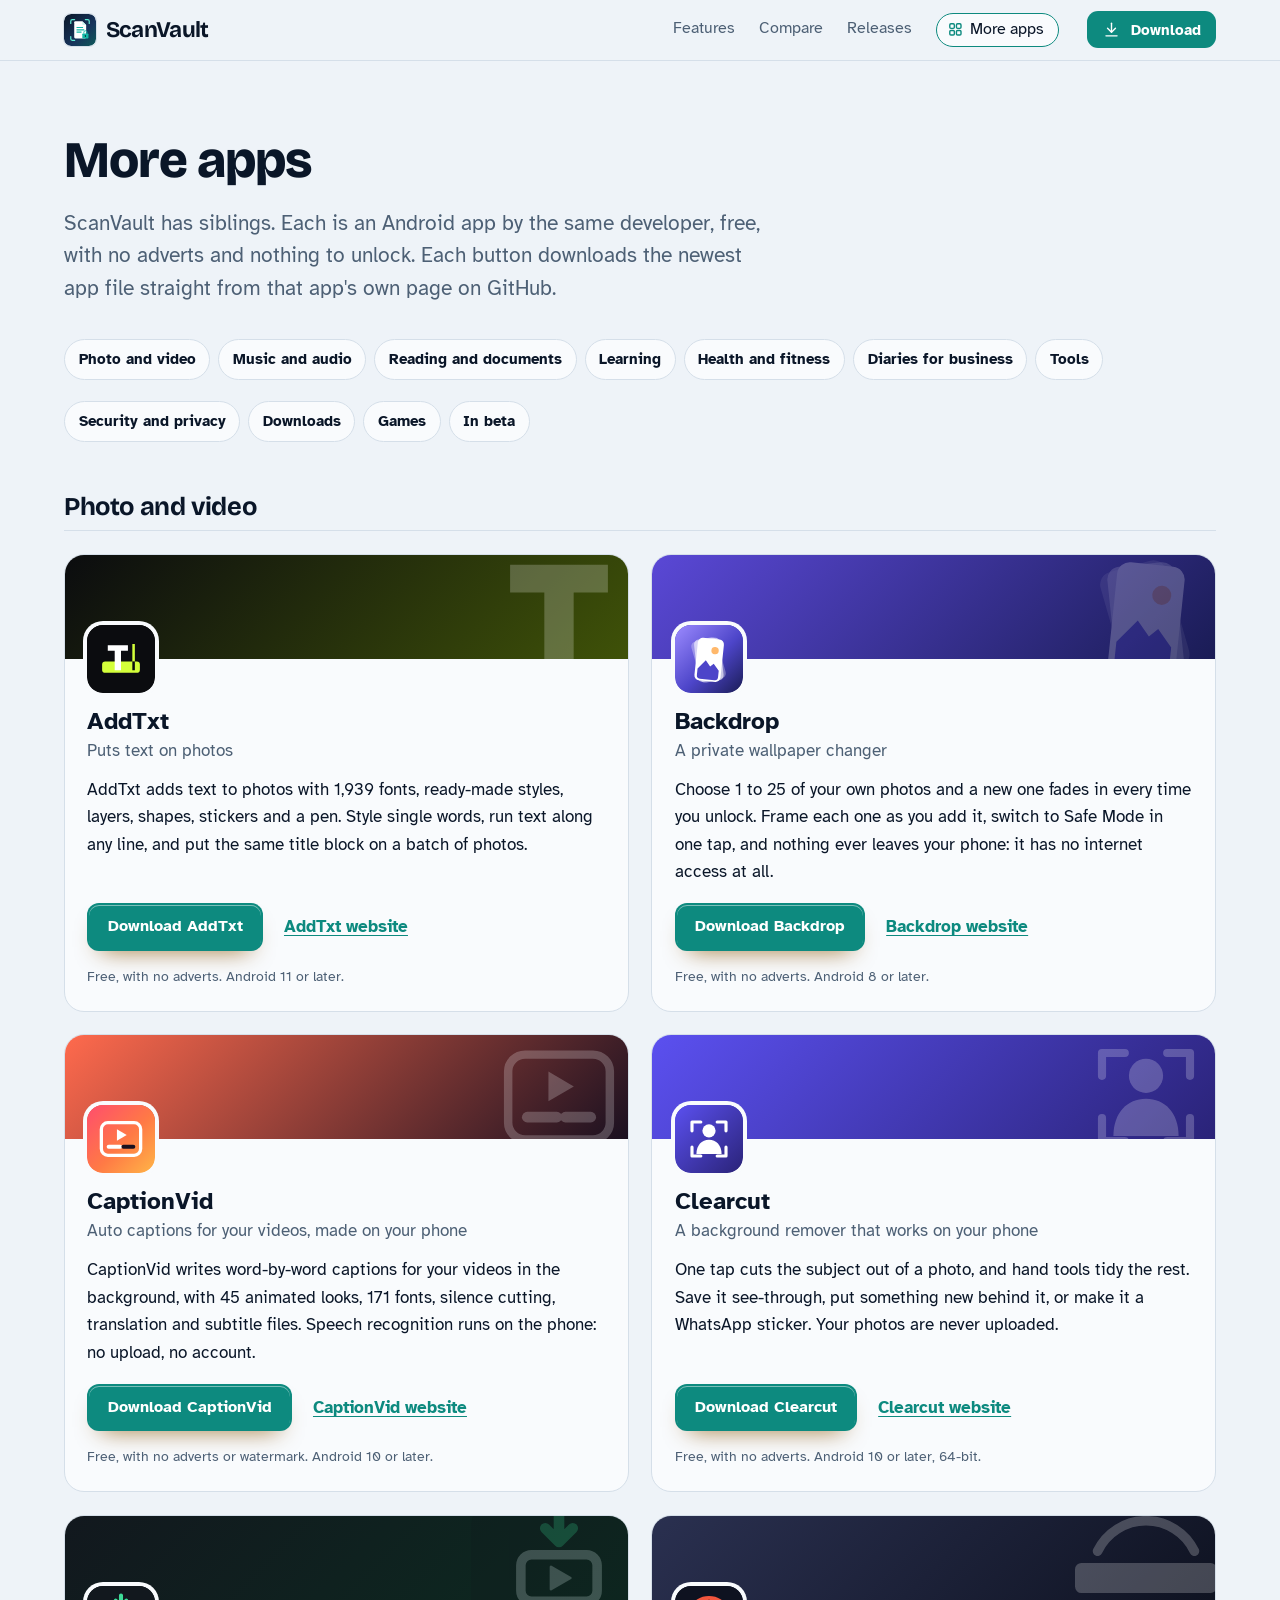
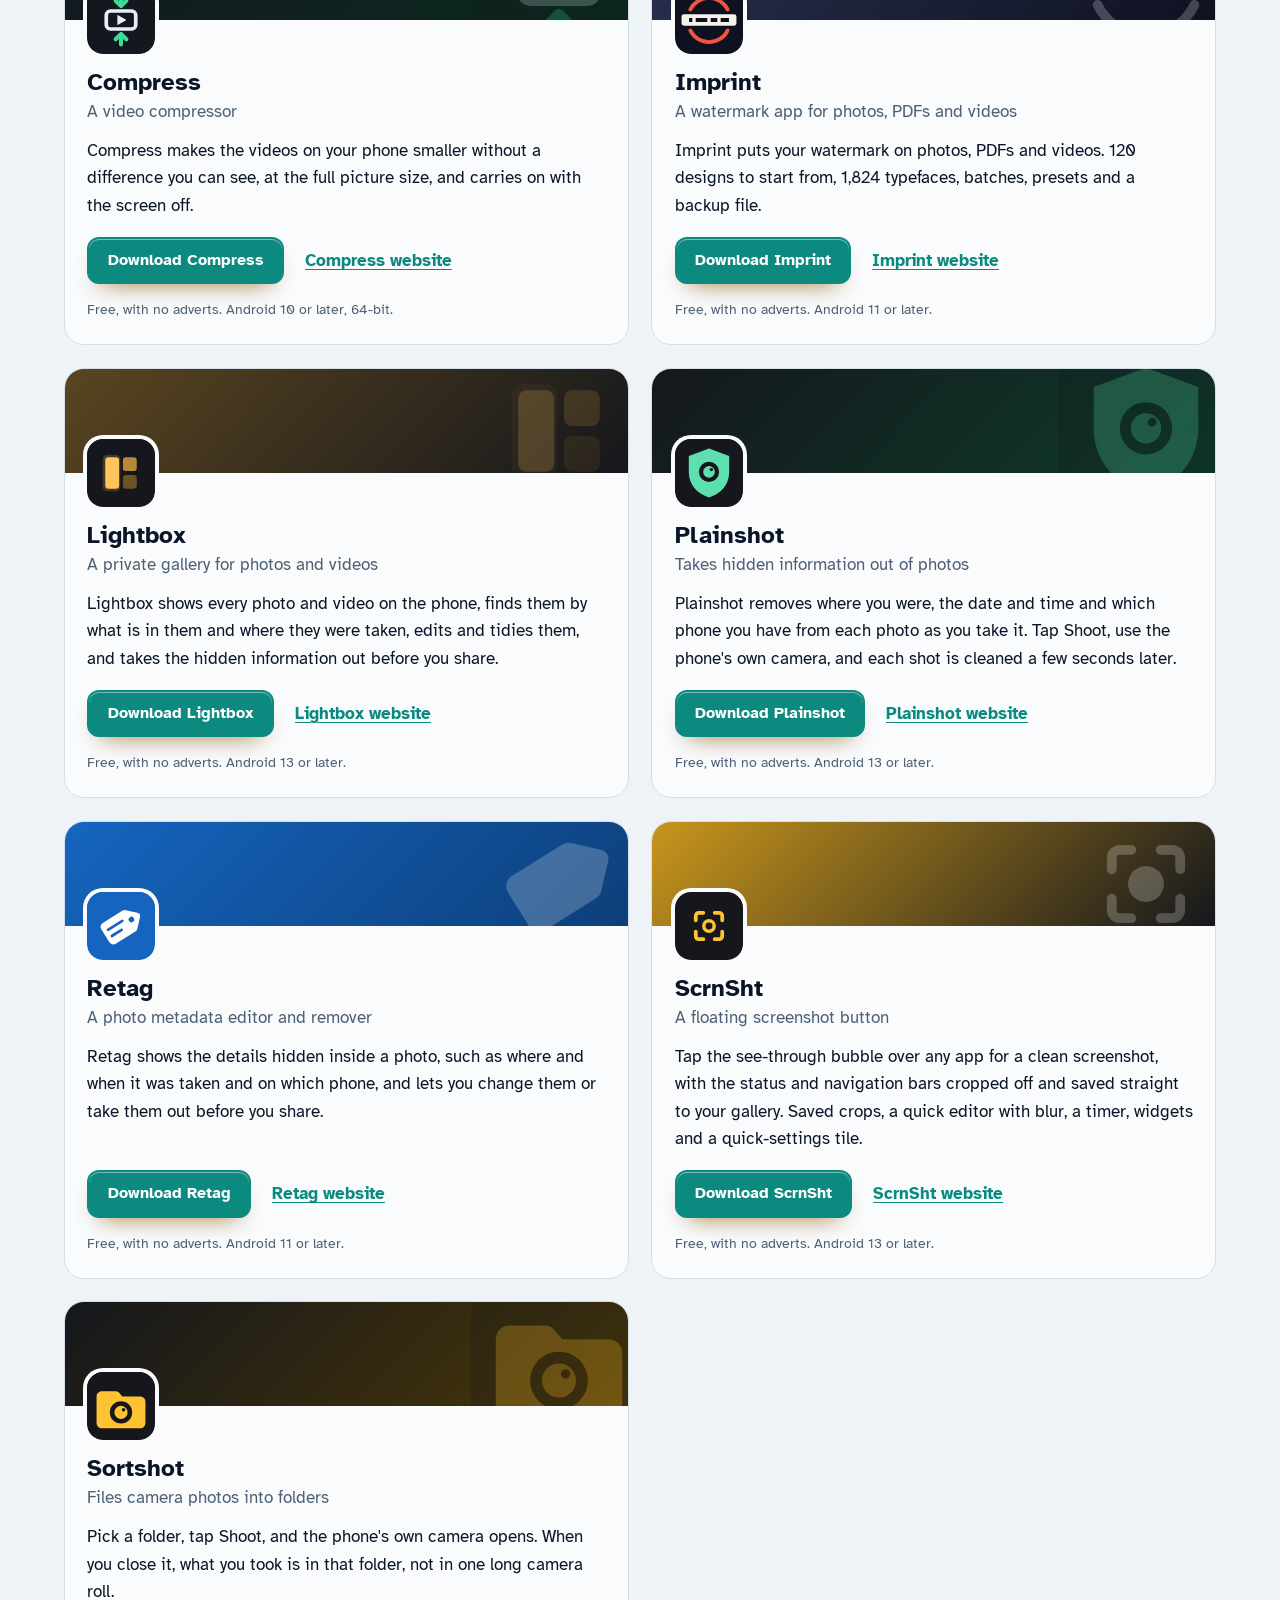
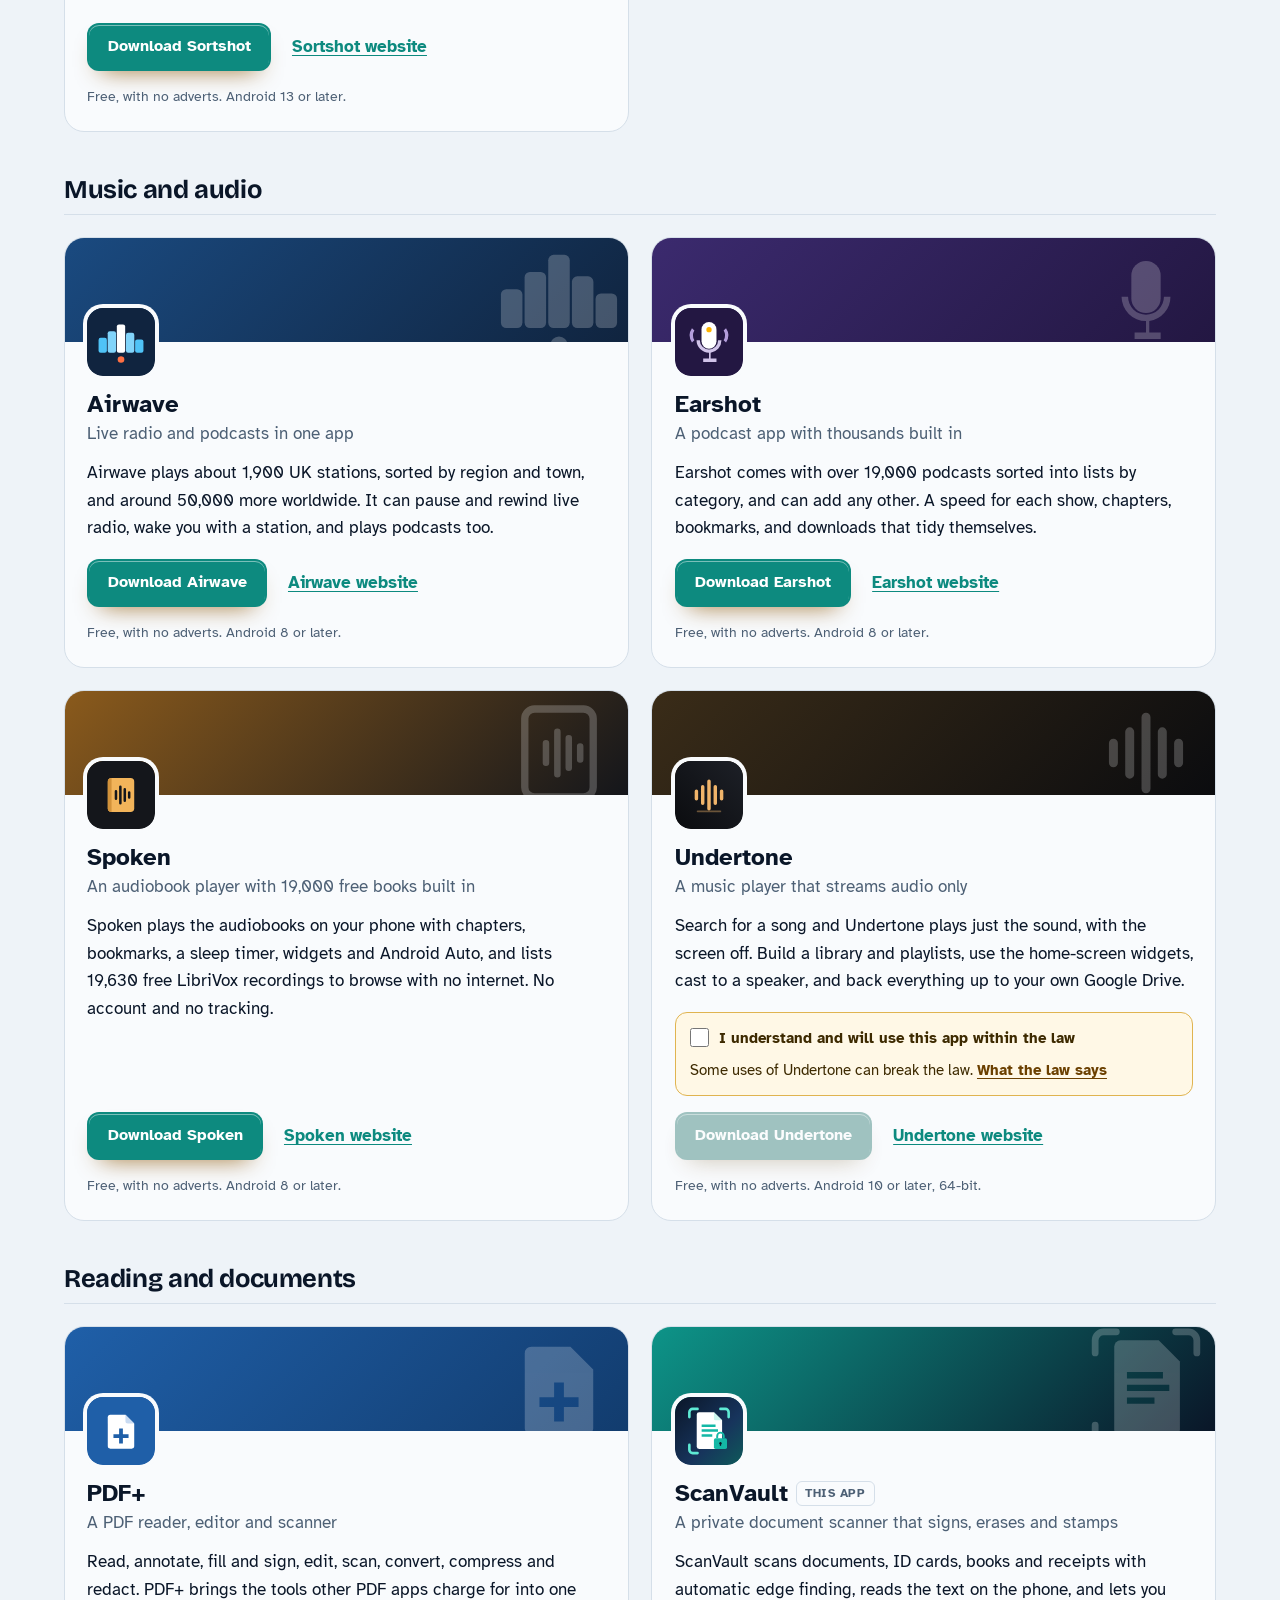
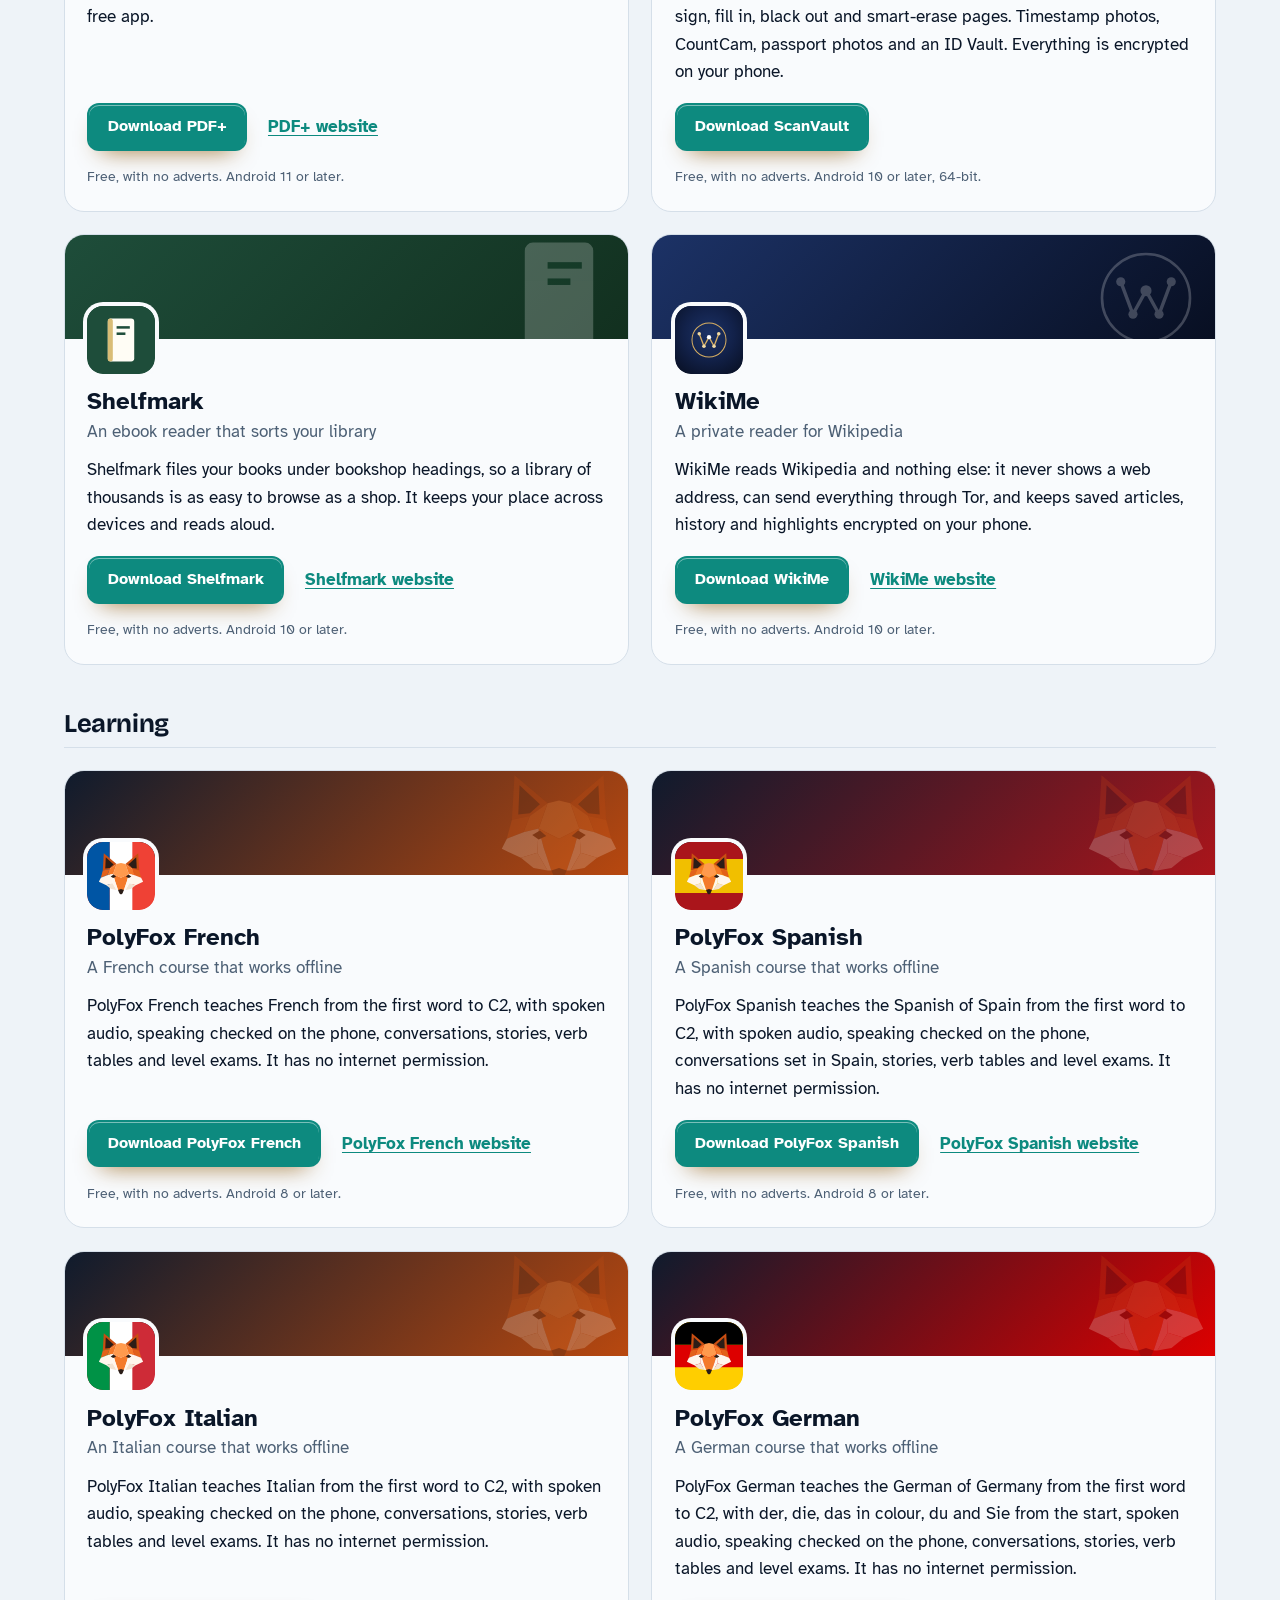
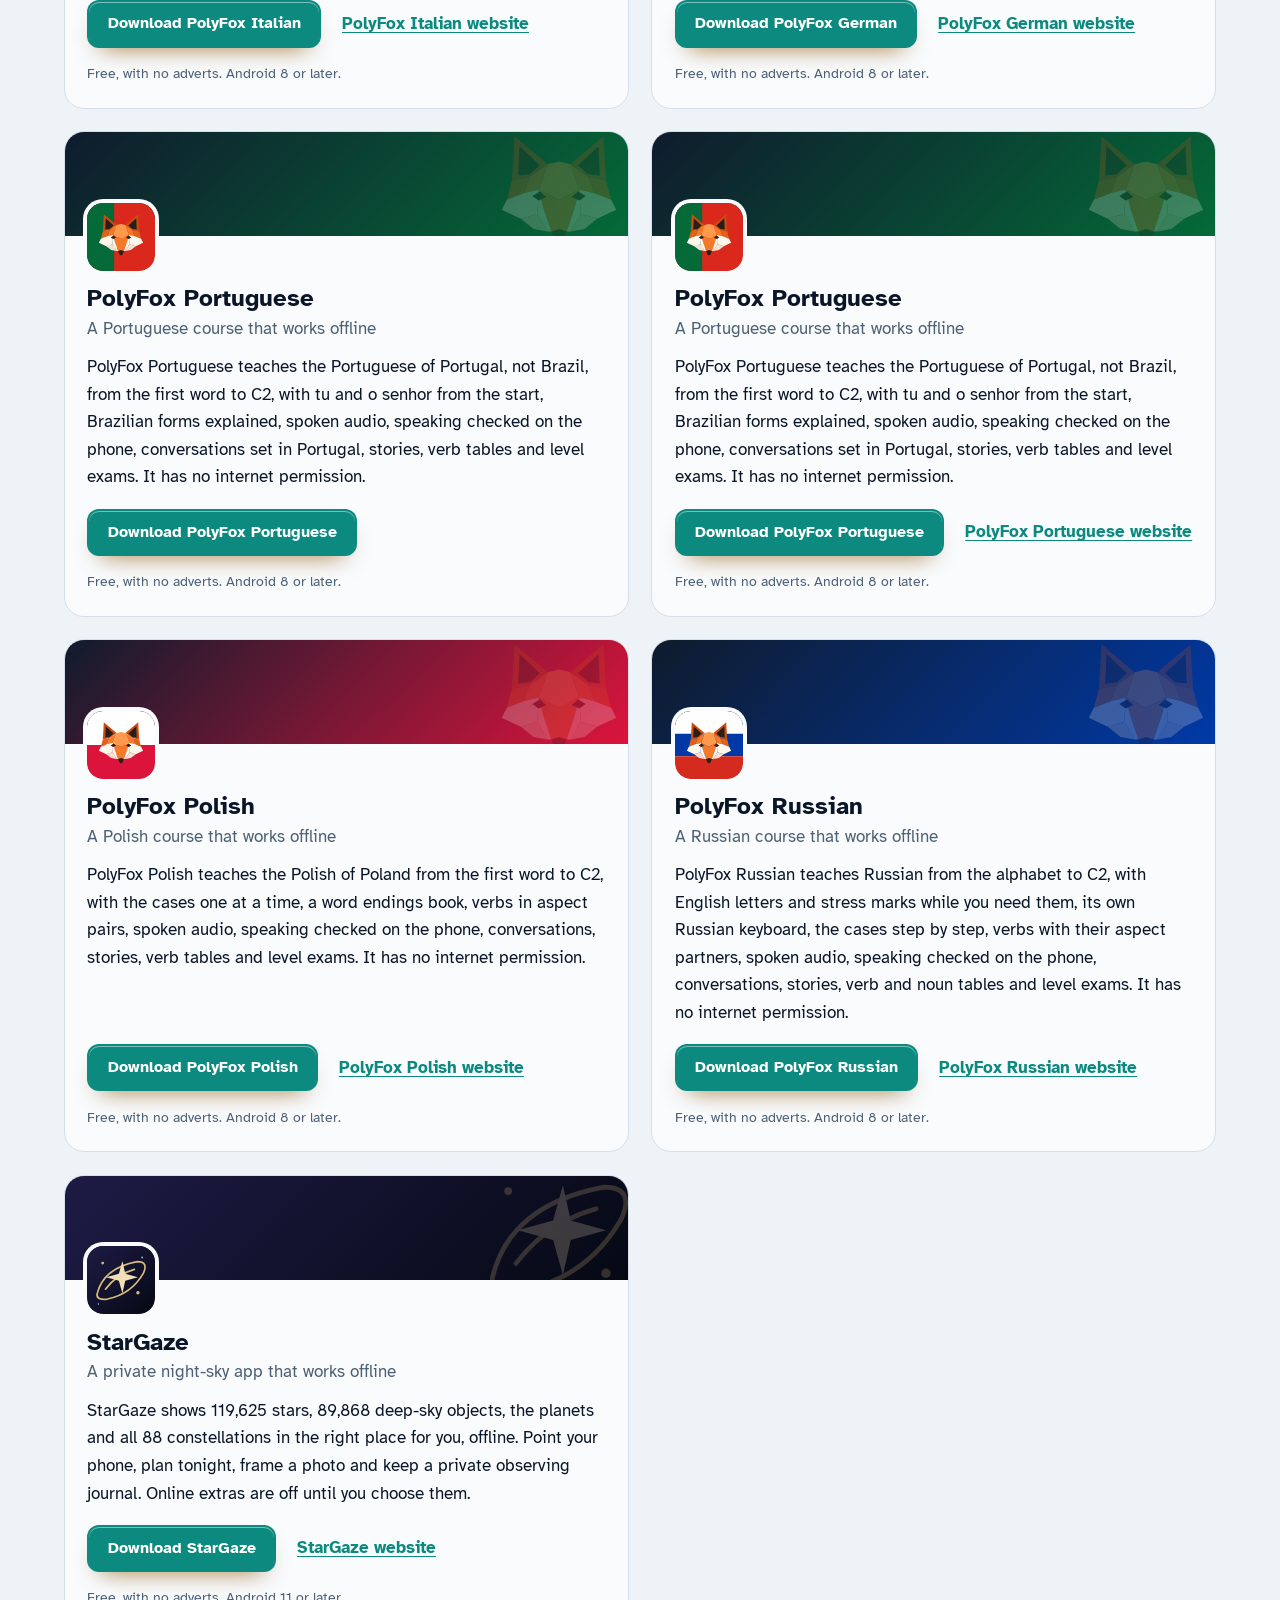
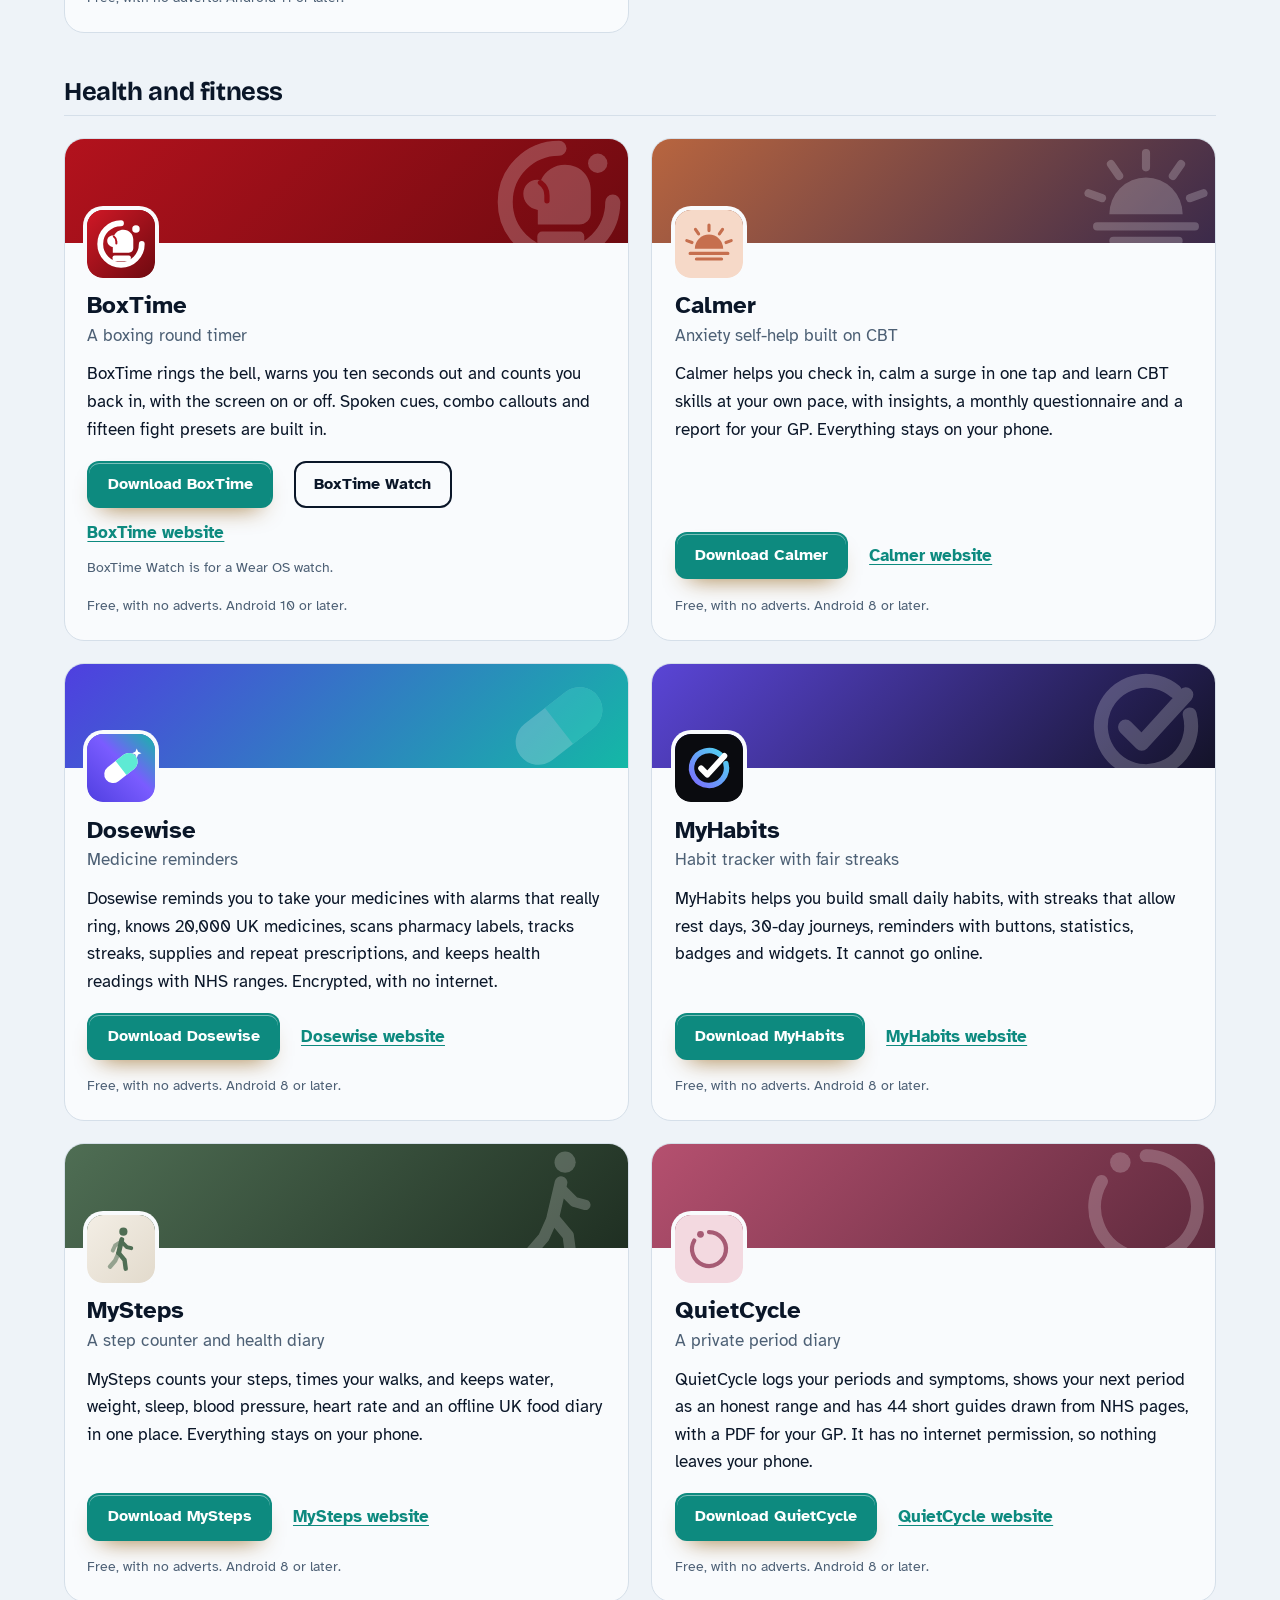
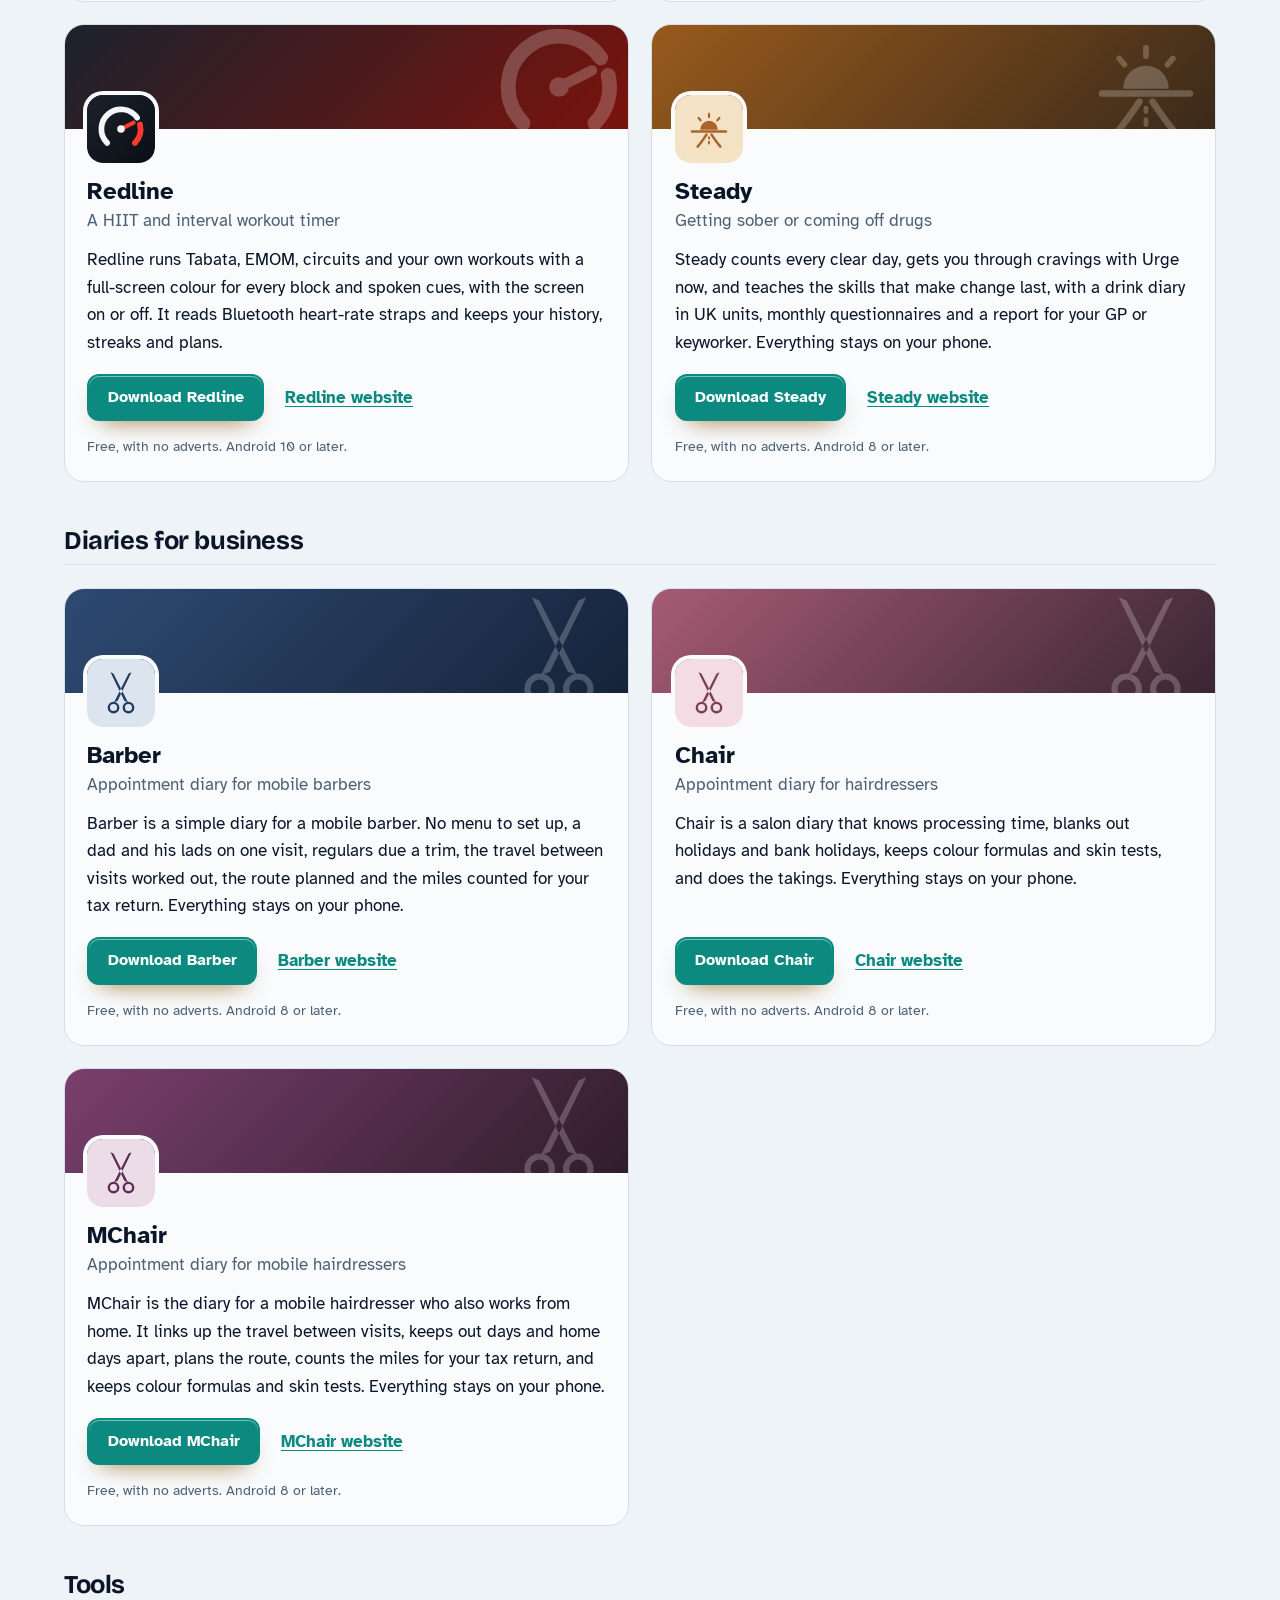
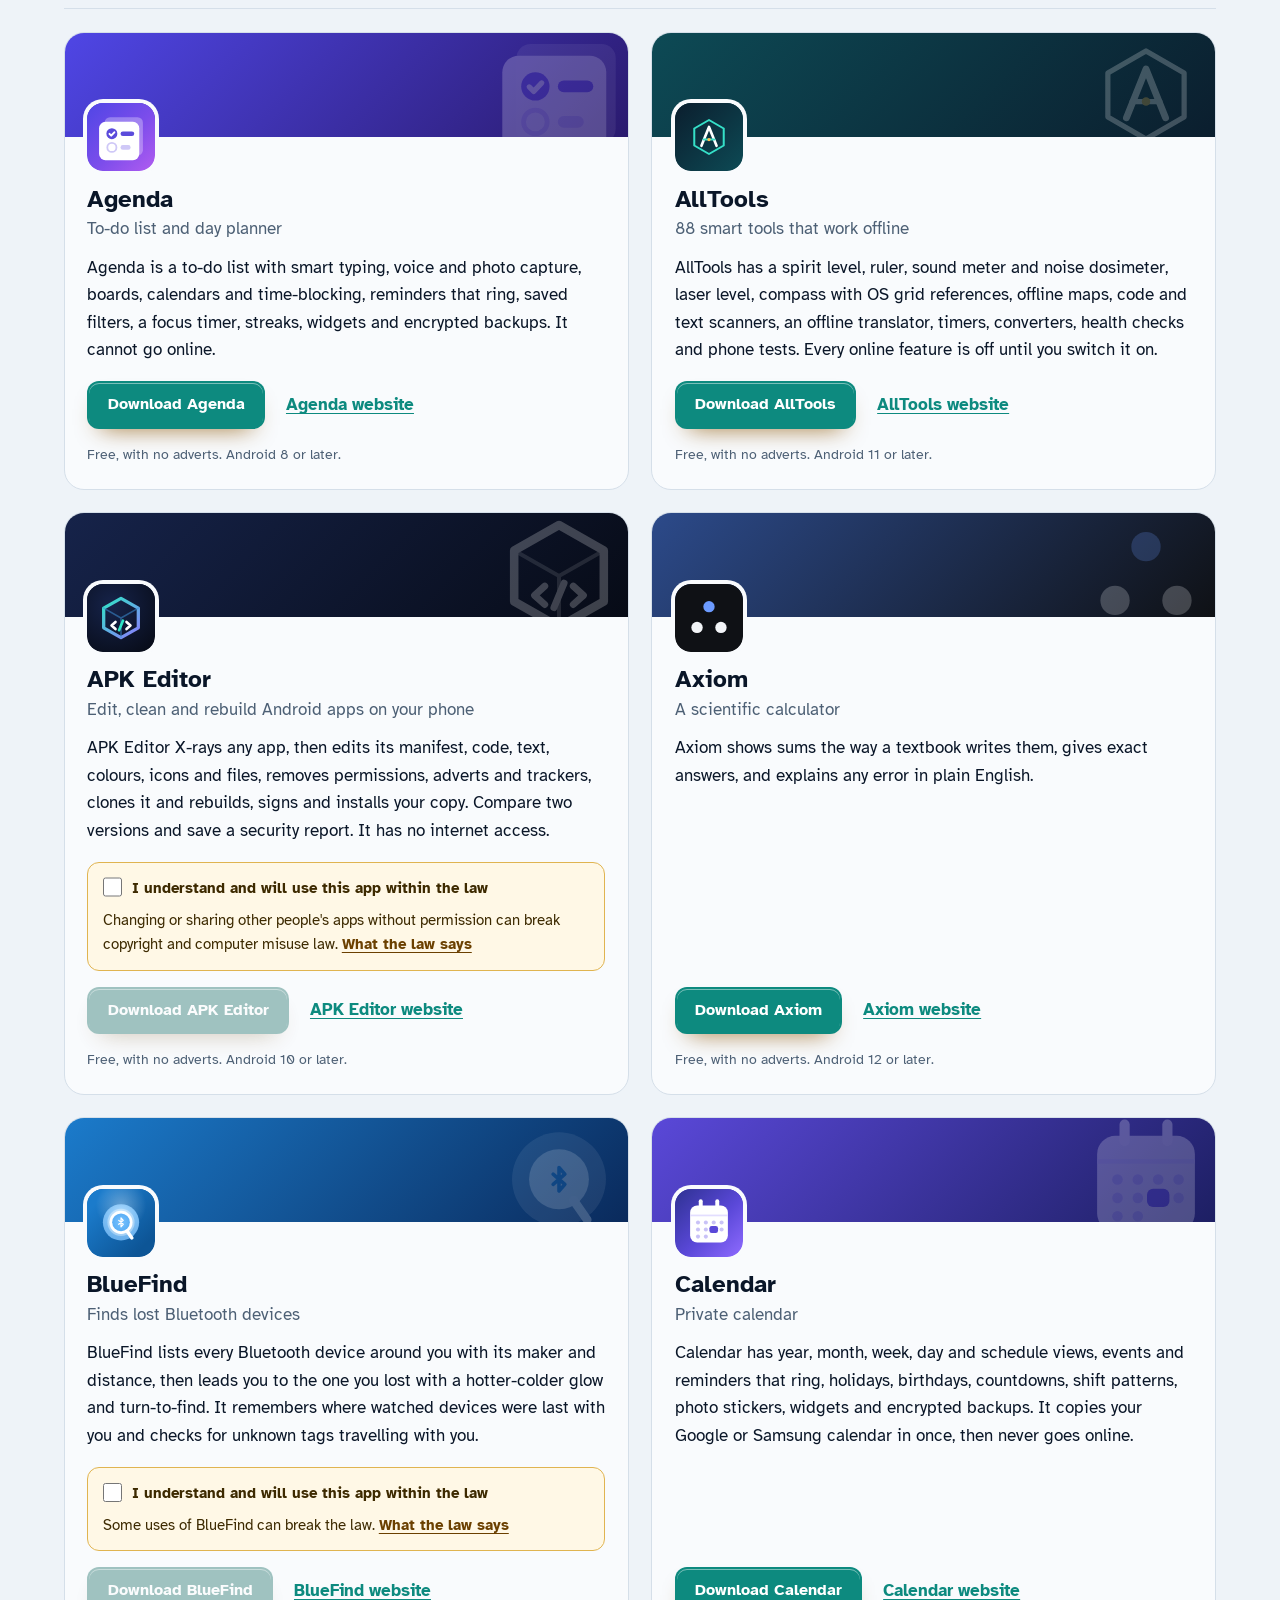
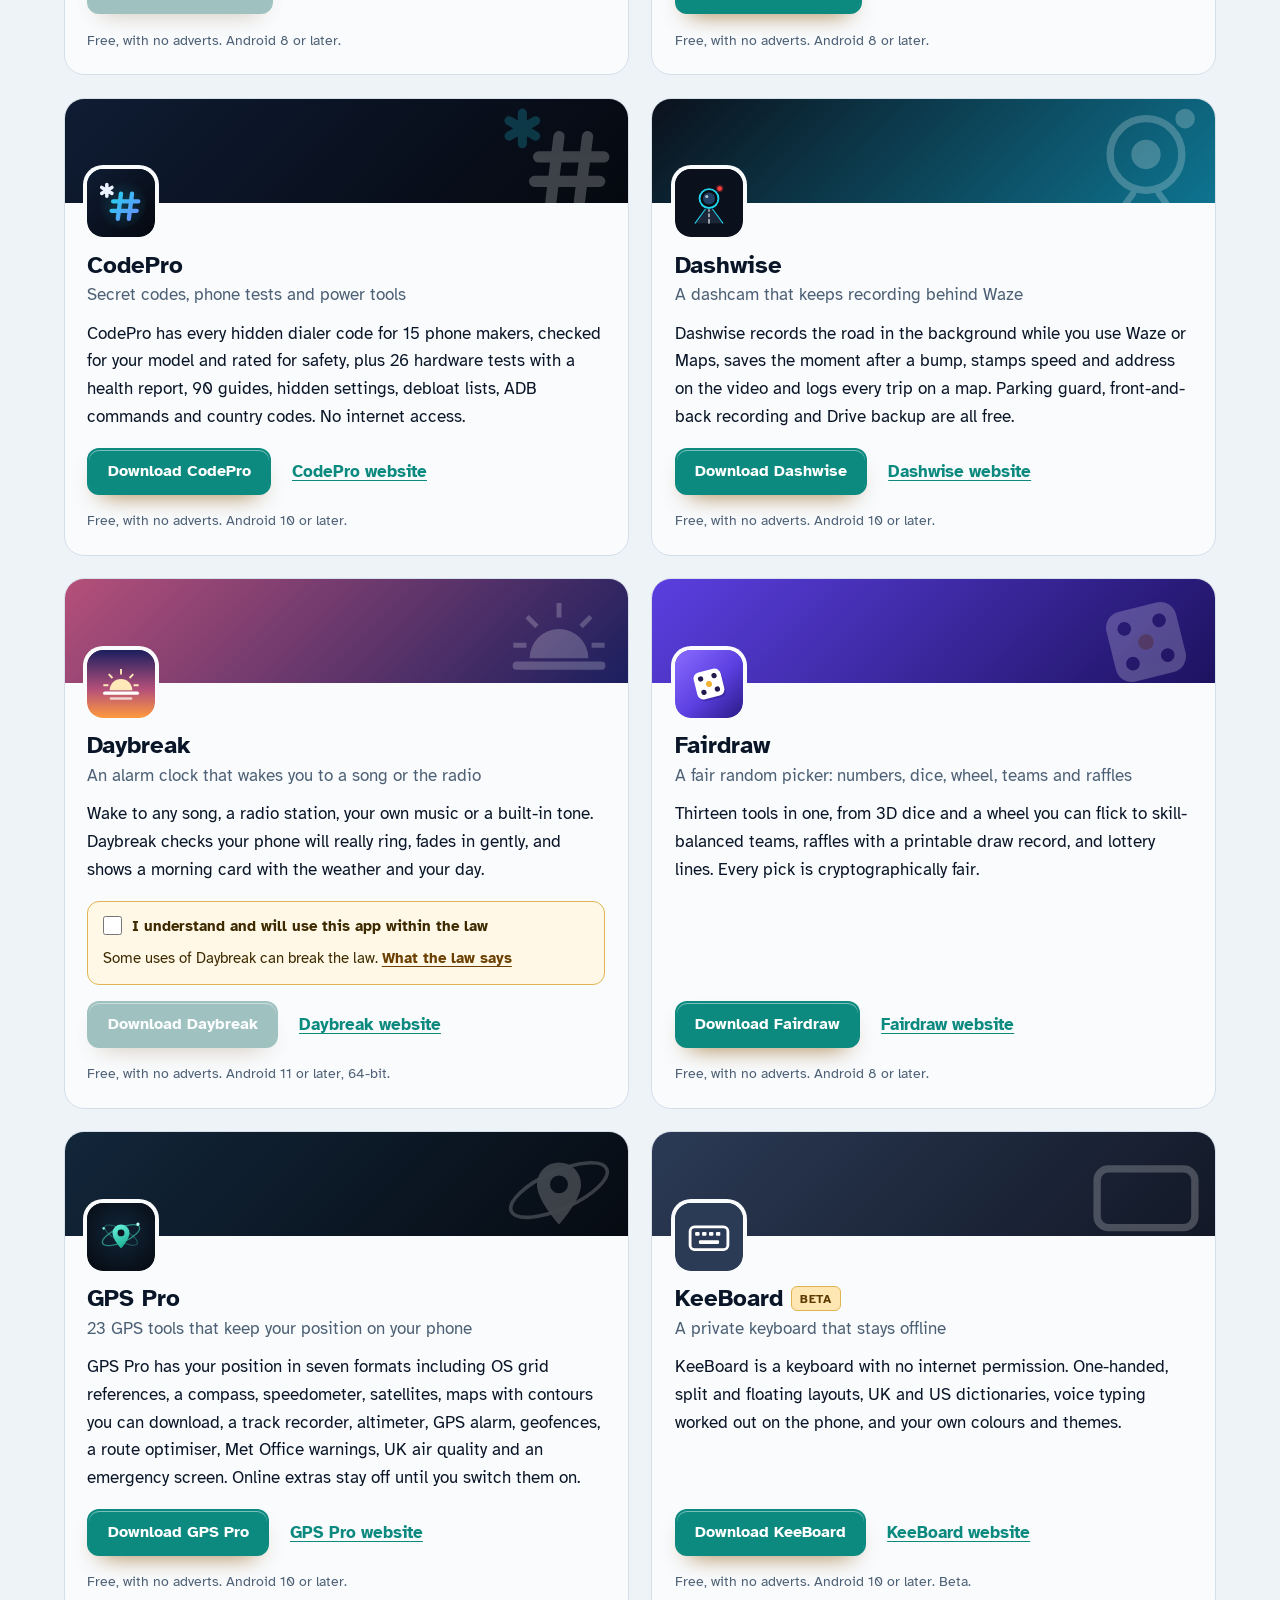
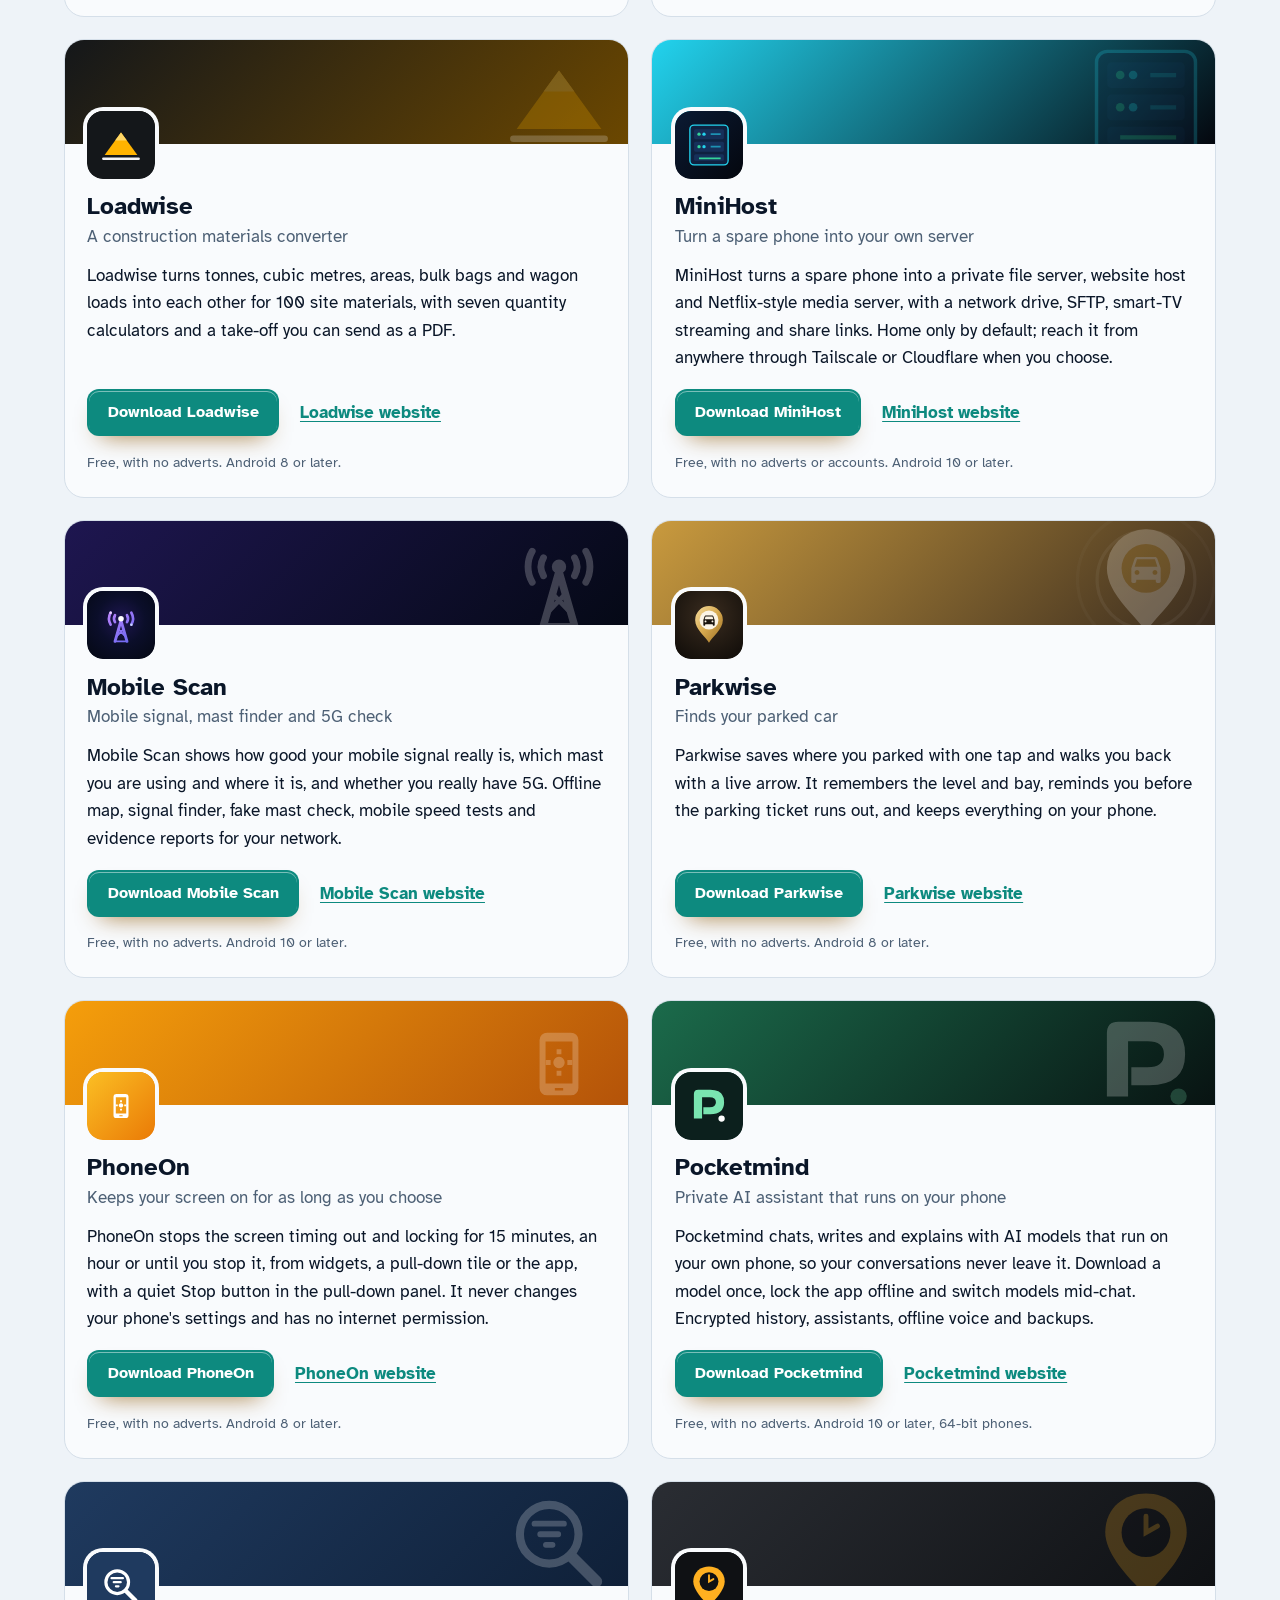
==== commit 03d3b794: "More apps: add PolyFox Portuguese" ====
--- a/more-apps.html
+++ b/more-apps.html
@@ -4,7 +4,7 @@
 <meta charset="utf-8">
 <meta name="viewport" content="width=device-width, initial-scale=1">
 <title>More free Android apps from the maker of ScanVault</title>
-<meta name="description" content="All 95 free Android apps from the maker of ScanVault, in one list by category, each with its download and a link to its website.">
+<meta name="description" content="All 96 free Android apps from the maker of ScanVault, in one list by category, each with its download and a link to its website.">
 <meta name="author" content="Jonathan Jackson">
 <link rel="canonical" href="https://customgpter.github.io/scanvault/more-apps.html">
 <meta name="theme-color" content="#eef3f8" media="(prefers-color-scheme: light)">
@@ -12,7 +12,7 @@
 <meta property="og:type" content="website">
 <meta property="og:site_name" content="ScanVault">
 <meta property="og:title" content="More free Android apps from the maker of ScanVault">
-<meta property="og:description" content="All 95 free Android apps from the maker of ScanVault, in one list by category, each with its download and a link to its website.">
+<meta property="og:description" content="All 96 free Android apps from the maker of ScanVault, in one list by category, each with its download and a link to its website.">
 <meta property="og:url" content="https://customgpter.github.io/scanvault/more-apps.html">
 <meta property="og:image" content="https://customgpter.github.io/scanvault/assets/og.png">
 <meta property="og:image:width" content="1200">
@@ -26,7 +26,7 @@
 <link rel="preload" href="./assets/fonts/atkinson-hyperlegible-latin-400-normal.woff2" as="font" type="font/woff2" crossorigin>
 <link rel="stylesheet" href="./assets/site.css?v=1">
 <link rel="stylesheet" href="./assets/house.css?v=1">
-<script type="application/ld+json">{"@context":"https://schema.org","@type":"ItemList","name":"Apps from the maker of ScanVault","url":"https://customgpter.github.io/scanvault/more-apps.html","itemListElement":[{"@type":"ListItem","position":1,"name":"AddTxt","url":"https://customgpter.github.io/addtxt/"},{"@type":"ListItem","position":2,"name":"Backdrop","url":"https://customgpter.github.io/backdrop/"},{"@type":"ListItem","position":3,"name":"CaptionVid","url":"https://customgpter.github.io/captionvid/"},{"@type":"ListItem","position":4,"name":"Clearcut","url":"https://customgpter.github.io/clearcut/"},{"@type":"ListItem","position":5,"name":"Compress","url":"https://customgpter.github.io/compress/"},{"@type":"ListItem","position":6,"name":"Imprint","url":"https://customgpter.github.io/imprint/"},{"@type":"ListItem","position":7,"name":"Lightbox","url":"https://customgpter.github.io/lightbox/"},{"@type":"ListItem","position":8,"name":"Plainshot","url":"https://customgpter.github.io/plainshot/"},{"@type":"ListItem","position":9,"name":"Retag","url":"https://customgpter.github.io/retag/"},{"@type":"ListItem","position":10,"name":"ScrnSht","url":"https://customgpter.github.io/scrnsht/"},{"@type":"ListItem","position":11,"name":"Sortshot","url":"https://customgpter.github.io/sortshot/"},{"@type":"ListItem","position":12,"name":"Airwave","url":"https://customgpter.github.io/airwave/"},{"@type":"ListItem","position":13,"name":"Earshot","url":"https://customgpter.github.io/earshot/"},{"@type":"ListItem","position":14,"name":"Spoken","url":"https://customgpter.github.io/spoken/"},{"@type":"ListItem","position":15,"name":"Undertone","url":"https://customgpter.github.io/undertone/"},{"@type":"ListItem","position":16,"name":"PDF+","url":"https://customgpter.github.io/pdfplus/"},{"@type":"ListItem","position":17,"name":"ScanVault","url":"https://customgpter.github.io/scanvault/"},{"@type":"ListItem","position":18,"name":"Shelfmark","url":"https://customgpter.github.io/shelfmark/"},{"@type":"ListItem","position":19,"name":"WikiMe","url":"https://customgpter.github.io/wikime/"},{"@type":"ListItem","position":20,"name":"PolyFox French","url":"https://customgpter.github.io/polyfox/"},{"@type":"ListItem","position":21,"name":"PolyFox German","url":"https://customgpter.github.io/polyfox-german/"},{"@type":"ListItem","position":22,"name":"PolyFox Polish","url":"https://customgpter.github.io/polyfox-polish/"},{"@type":"ListItem","position":23,"name":"PolyFox Russian","url":"https://customgpter.github.io/polyfox-russian/"},{"@type":"ListItem","position":24,"name":"StarGaze","url":"https://customgpter.github.io/stargaze/"},{"@type":"ListItem","position":25,"name":"BoxTime","url":"https://customgpter.github.io/boxtime/"},{"@type":"ListItem","position":26,"name":"Calmer","url":"https://customgpter.github.io/calmer/"},{"@type":"ListItem","position":27,"name":"Dosewise","url":"https://customgpter.github.io/dosewise/"},{"@type":"ListItem","position":28,"name":"MyHabits","url":"https://customgpter.github.io/myhabits/"},{"@type":"ListItem","position":29,"name":"MySteps","url":"https://customgpter.github.io/mysteps/"},{"@type":"ListItem","position":30,"name":"QuietCycle","url":"https://customgpter.github.io/quietcycle/"},{"@type":"ListItem","position":31,"name":"Redline","url":"https://customgpter.github.io/redline/"},{"@type":"ListItem","position":32,"name":"Steady","url":"https://customgpter.github.io/steady/"},{"@type":"ListItem","position":33,"name":"Barber","url":"https://customgpter.github.io/barber/"},{"@type":"ListItem","position":34,"name":"Chair","url":"https://customgpter.github.io/chair/"},{"@type":"ListItem","position":35,"name":"MChair","url":"https://customgpter.github.io/mchair/"},{"@type":"ListItem","position":36,"name":"Agenda","url":"https://customgpter.github.io/agenda/"},{"@type":"ListItem","position":37,"name":"AllTools","url":"https://customgpter.github.io/alltools/"},{"@type":"ListItem","position":38,"name":"APK Editor","url":"https://customgpter.github.io/apkeditor/"},{"@type":"ListItem","position":39,"name":"Axiom","url":"https://customgpter.github.io/axiom/"},{"@type":"ListItem","position":40,"name":"BlueFind","url":"https://customgpter.github.io/bluefind/"},{"@type":"ListItem","position":41,"name":"Calendar","url":"https://customgpter.github.io/calendar/"},{"@type":"ListItem","position":42,"name":"CodePro","url":"https://customgpter.github.io/codepro/"},{"@type":"ListItem","position":43,"name":"Dashwise","url":"https://customgpter.github.io/dashwise/"},{"@type":"ListItem","position":44,"name":"Daybreak","url":"https://customgpter.github.io/daybreak/"},{"@type":"ListItem","position":45,"name":"Fairdraw","url":"https://customgpter.github.io/fairdraw/"},{"@type":"ListItem","position":46,"name":"GPS Pro","url":"https://customgpter.github.io/gpspro/"},{"@type":"ListItem","position":47,"name":"KeeBoard","url":"https://customgpter.github.io/keeboard/"},{"@type":"ListItem","position":48,"name":"Loadwise","url":"https://customgpter.github.io/loadwise/"},{"@type":"ListItem","position":49,"name":"MiniHost","url":"https://customgpter.github.io/minihost/"},{"@type":"ListItem","position":50,"name":"Mobile Scan","url":"https://customgpter.github.io/mobilescan/"},{"@type":"ListItem","position":51,"name":"Parkwise","url":"https://customgpter.github.io/parkwise/"},{"@type":"ListItem","position":52,"name":"Pocketmind","url":"https://customgpter.github.io/pocketmind/"},{"@type":"ListItem","position":53,"name":"Refine","url":"https://customgpter.github.io/refine/"},{"@type":"ListItem","position":54,"name":"Shiftwise","url":"https://customgpter.github.io/shiftwise/"},{"@type":"ListItem","position":55,"name":"SimpleCalc","url":"https://customgpter.github.io/simplecalc/"},{"@type":"ListItem","position":56,"name":"Skyline","url":"https://customgpter.github.io/skyline/"},{"@type":"ListItem","position":57,"name":"Slipway","url":"https://customgpter.github.io/slipway/"},{"@type":"ListItem","position":58,"name":"Tagger","url":"https://customgpter.github.io/tagger/"},{"@type":"ListItem","position":59,"name":"TotalClean","url":"https://customgpter.github.io/totalclean/"},{"@type":"ListItem","position":60,"name":"TVLink","url":"https://customgpter.github.io/tvlink/"},{"@type":"ListItem","position":61,"name":"Unbox","url":"https://customgpter.github.io/unbox/"},{"@type":"ListItem","position":62,"name":"WhatsKeep","url":"https://customgpter.github.io/whatskeep/"},{"@type":"ListItem","position":63,"name":"WiFi Scan","url":"https://customgpter.github.io/wifiscan/"},{"@type":"ListItem","position":64,"name":"Auditly","url":"https://customgpter.github.io/auditly/"},{"@type":"ListItem","position":65,"name":"Backchannel","url":"https://customgpter.github.io/backchannel/"},{"@type":"ListItem","position":66,"name":"ENotes","url":"https://customgpter.github.io/enotes/"},{"@type":"ListItem","position":67,"name":"FindMe","url":"https://customgpter.github.io/findme/"},{"@type":"ListItem","position":68,"name":"iLock","url":"https://customgpter.github.io/ilock/"},{"@type":"ListItem","position":69,"name":"ImSafe","url":"https://customgpter.github.io/imsafe/"},{"@type":"ListItem","position":70,"name":"IShred","url":"https://customgpter.github.io/ishred/"},{"@type":"ListItem","position":71,"name":"LockBox","url":"https://customgpter.github.io/lockbox/"},{"@type":"ListItem","position":72,"name":"PassVault","url":"https://customgpter.github.io/passvault/"},{"@type":"ListItem","position":73,"name":"SpyFind","url":"https://customgpter.github.io/spyfind/"},{"@type":"ListItem","position":74,"name":"TextWipe","url":"https://customgpter.github.io/textwipe/"},{"@type":"ListItem","position":75,"name":"Tracewire","url":"https://customgpter.github.io/tracewire/"},{"@type":"ListItem","position":76,"name":"Vigil","url":"https://customgpter.github.io/vigil/"},{"@type":"ListItem","position":77,"name":"Grab","url":"https://customgpter.github.io/grab/"},{"@type":"ListItem","position":78,"name":"Swarm","url":"https://customgpter.github.io/swarm/"},{"@type":"ListItem","position":79,"name":"Plane Games","url":"https://customgpter.github.io/plane-games/"},{"@type":"ListItem","position":80,"name":"Ninefold","url":"https://customgpter.github.io/ninefold/"},{"@type":"ListItem","position":81,"name":"Cubewise","url":"https://customgpter.github.io/cubewise/"},{"@type":"ListItem","position":82,"name":"Tilewise","url":"https://customgpter.github.io/tilewise/"},{"@type":"ListItem","position":83,"name":"Letterwise","url":"https://customgpter.github.io/letterwise/"},{"@type":"ListItem","position":84,"name":"Kingside","url":"https://customgpter.github.io/kingside/"},{"@type":"ListItem","position":85,"name":"Deckhand","url":"https://customgpter.github.io/deckhand/"},{"@type":"ListItem","position":86,"name":"SNESForge","url":"https://customgpter.github.io/snesforge/"},{"@type":"ListItem","position":87,"name":"Fame Boy","url":"https://customgpter.github.io/fameboy/"},{"@type":"ListItem","position":88,"name":"PSPPro","url":"https://customgpter.github.io/psppro/"},{"@type":"ListItem","position":89,"name":"MegaGen","url":"https://customgpter.github.io/megagen/"},{"@type":"ListItem","position":90,"name":"QVR","url":"https://customgpter.github.io/qvr/"},{"@type":"ListItem","position":91,"name":"QVR Watch","url":"https://customgpter.github.io/qvr-watch/"},{"@type":"ListItem","position":92,"name":"QVRLite","url":"https://customgpter.github.io/qvrlite/"},{"@type":"ListItem","position":93,"name":"Onionz","url":"https://customgpter.github.io/onionz/"},{"@type":"ListItem","position":94,"name":"OnionzWeb","url":"https://customgpter.github.io/onionzweb/"}]}</script>
+<script type="application/ld+json">{"@context":"https://schema.org","@type":"ItemList","name":"Apps from the maker of ScanVault","url":"https://customgpter.github.io/scanvault/more-apps.html","itemListElement":[{"@type":"ListItem","position":1,"name":"AddTxt","url":"https://customgpter.github.io/addtxt/"},{"@type":"ListItem","position":2,"name":"Backdrop","url":"https://customgpter.github.io/backdrop/"},{"@type":"ListItem","position":3,"name":"CaptionVid","url":"https://customgpter.github.io/captionvid/"},{"@type":"ListItem","position":4,"name":"Clearcut","url":"https://customgpter.github.io/clearcut/"},{"@type":"ListItem","position":5,"name":"Compress","url":"https://customgpter.github.io/compress/"},{"@type":"ListItem","position":6,"name":"Imprint","url":"https://customgpter.github.io/imprint/"},{"@type":"ListItem","position":7,"name":"Lightbox","url":"https://customgpter.github.io/lightbox/"},{"@type":"ListItem","position":8,"name":"Plainshot","url":"https://customgpter.github.io/plainshot/"},{"@type":"ListItem","position":9,"name":"Retag","url":"https://customgpter.github.io/retag/"},{"@type":"ListItem","position":10,"name":"ScrnSht","url":"https://customgpter.github.io/scrnsht/"},{"@type":"ListItem","position":11,"name":"Sortshot","url":"https://customgpter.github.io/sortshot/"},{"@type":"ListItem","position":12,"name":"Airwave","url":"https://customgpter.github.io/airwave/"},{"@type":"ListItem","position":13,"name":"Earshot","url":"https://customgpter.github.io/earshot/"},{"@type":"ListItem","position":14,"name":"Spoken","url":"https://customgpter.github.io/spoken/"},{"@type":"ListItem","position":15,"name":"Undertone","url":"https://customgpter.github.io/undertone/"},{"@type":"ListItem","position":16,"name":"PDF+","url":"https://customgpter.github.io/pdfplus/"},{"@type":"ListItem","position":17,"name":"ScanVault","url":"https://customgpter.github.io/scanvault/"},{"@type":"ListItem","position":18,"name":"Shelfmark","url":"https://customgpter.github.io/shelfmark/"},{"@type":"ListItem","position":19,"name":"WikiMe","url":"https://customgpter.github.io/wikime/"},{"@type":"ListItem","position":20,"name":"PolyFox French","url":"https://customgpter.github.io/polyfox/"},{"@type":"ListItem","position":21,"name":"PolyFox German","url":"https://customgpter.github.io/polyfox-german/"},{"@type":"ListItem","position":22,"name":"PolyFox Portuguese","url":"https://customgpter.github.io/polyfox-portuguese/"},{"@type":"ListItem","position":23,"name":"PolyFox Polish","url":"https://customgpter.github.io/polyfox-polish/"},{"@type":"ListItem","position":24,"name":"PolyFox Russian","url":"https://customgpter.github.io/polyfox-russian/"},{"@type":"ListItem","position":25,"name":"StarGaze","url":"https://customgpter.github.io/stargaze/"},{"@type":"ListItem","position":26,"name":"BoxTime","url":"https://customgpter.github.io/boxtime/"},{"@type":"ListItem","position":27,"name":"Calmer","url":"https://customgpter.github.io/calmer/"},{"@type":"ListItem","position":28,"name":"Dosewise","url":"https://customgpter.github.io/dosewise/"},{"@type":"ListItem","position":29,"name":"MyHabits","url":"https://customgpter.github.io/myhabits/"},{"@type":"ListItem","position":30,"name":"MySteps","url":"https://customgpter.github.io/mysteps/"},{"@type":"ListItem","position":31,"name":"QuietCycle","url":"https://customgpter.github.io/quietcycle/"},{"@type":"ListItem","position":32,"name":"Redline","url":"https://customgpter.github.io/redline/"},{"@type":"ListItem","position":33,"name":"Steady","url":"https://customgpter.github.io/steady/"},{"@type":"ListItem","position":34,"name":"Barber","url":"https://customgpter.github.io/barber/"},{"@type":"ListItem","position":35,"name":"Chair","url":"https://customgpter.github.io/chair/"},{"@type":"ListItem","position":36,"name":"MChair","url":"https://customgpter.github.io/mchair/"},{"@type":"ListItem","position":37,"name":"Agenda","url":"https://customgpter.github.io/agenda/"},{"@type":"ListItem","position":38,"name":"AllTools","url":"https://customgpter.github.io/alltools/"},{"@type":"ListItem","position":39,"name":"APK Editor","url":"https://customgpter.github.io/apkeditor/"},{"@type":"ListItem","position":40,"name":"Axiom","url":"https://customgpter.github.io/axiom/"},{"@type":"ListItem","position":41,"name":"BlueFind","url":"https://customgpter.github.io/bluefind/"},{"@type":"ListItem","position":42,"name":"Calendar","url":"https://customgpter.github.io/calendar/"},{"@type":"ListItem","position":43,"name":"CodePro","url":"https://customgpter.github.io/codepro/"},{"@type":"ListItem","position":44,"name":"Dashwise","url":"https://customgpter.github.io/dashwise/"},{"@type":"ListItem","position":45,"name":"Daybreak","url":"https://customgpter.github.io/daybreak/"},{"@type":"ListItem","position":46,"name":"Fairdraw","url":"https://customgpter.github.io/fairdraw/"},{"@type":"ListItem","position":47,"name":"GPS Pro","url":"https://customgpter.github.io/gpspro/"},{"@type":"ListItem","position":48,"name":"KeeBoard","url":"https://customgpter.github.io/keeboard/"},{"@type":"ListItem","position":49,"name":"Loadwise","url":"https://customgpter.github.io/loadwise/"},{"@type":"ListItem","position":50,"name":"MiniHost","url":"https://customgpter.github.io/minihost/"},{"@type":"ListItem","position":51,"name":"Mobile Scan","url":"https://customgpter.github.io/mobilescan/"},{"@type":"ListItem","position":52,"name":"Parkwise","url":"https://customgpter.github.io/parkwise/"},{"@type":"ListItem","position":53,"name":"Pocketmind","url":"https://customgpter.github.io/pocketmind/"},{"@type":"ListItem","position":54,"name":"Refine","url":"https://customgpter.github.io/refine/"},{"@type":"ListItem","position":55,"name":"Shiftwise","url":"https://customgpter.github.io/shiftwise/"},{"@type":"ListItem","position":56,"name":"SimpleCalc","url":"https://customgpter.github.io/simplecalc/"},{"@type":"ListItem","position":57,"name":"Skyline","url":"https://customgpter.github.io/skyline/"},{"@type":"ListItem","position":58,"name":"Slipway","url":"https://customgpter.github.io/slipway/"},{"@type":"ListItem","position":59,"name":"Tagger","url":"https://customgpter.github.io/tagger/"},{"@type":"ListItem","position":60,"name":"TotalClean","url":"https://customgpter.github.io/totalclean/"},{"@type":"ListItem","position":61,"name":"TVLink","url":"https://customgpter.github.io/tvlink/"},{"@type":"ListItem","position":62,"name":"Unbox","url":"https://customgpter.github.io/unbox/"},{"@type":"ListItem","position":63,"name":"WhatsKeep","url":"https://customgpter.github.io/whatskeep/"},{"@type":"ListItem","position":64,"name":"WiFi Scan","url":"https://customgpter.github.io/wifiscan/"},{"@type":"ListItem","position":65,"name":"Auditly","url":"https://customgpter.github.io/auditly/"},{"@type":"ListItem","position":66,"name":"Backchannel","url":"https://customgpter.github.io/backchannel/"},{"@type":"ListItem","position":67,"name":"ENotes","url":"https://customgpter.github.io/enotes/"},{"@type":"ListItem","position":68,"name":"FindMe","url":"https://customgpter.github.io/findme/"},{"@type":"ListItem","position":69,"name":"iLock","url":"https://customgpter.github.io/ilock/"},{"@type":"ListItem","position":70,"name":"ImSafe","url":"https://customgpter.github.io/imsafe/"},{"@type":"ListItem","position":71,"name":"IShred","url":"https://customgpter.github.io/ishred/"},{"@type":"ListItem","position":72,"name":"LockBox","url":"https://customgpter.github.io/lockbox/"},{"@type":"ListItem","position":73,"name":"PassVault","url":"https://customgpter.github.io/passvault/"},{"@type":"ListItem","position":74,"name":"SpyFind","url":"https://customgpter.github.io/spyfind/"},{"@type":"ListItem","position":75,"name":"TextWipe","url":"https://customgpter.github.io/textwipe/"},{"@type":"ListItem","position":76,"name":"Tracewire","url":"https://customgpter.github.io/tracewire/"},{"@type":"ListItem","position":77,"name":"Vigil","url":"https://customgpter.github.io/vigil/"},{"@type":"ListItem","position":78,"name":"Grab","url":"https://customgpter.github.io/grab/"},{"@type":"ListItem","position":79,"name":"Swarm","url":"https://customgpter.github.io/swarm/"},{"@type":"ListItem","position":80,"name":"Plane Games","url":"https://customgpter.github.io/plane-games/"},{"@type":"ListItem","position":81,"name":"Ninefold","url":"https://customgpter.github.io/ninefold/"},{"@type":"ListItem","position":82,"name":"Cubewise","url":"https://customgpter.github.io/cubewise/"},{"@type":"ListItem","position":83,"name":"Tilewise","url":"https://customgpter.github.io/tilewise/"},{"@type":"ListItem","position":84,"name":"Letterwise","url":"https://customgpter.github.io/letterwise/"},{"@type":"ListItem","position":85,"name":"Kingside","url":"https://customgpter.github.io/kingside/"},{"@type":"ListItem","position":86,"name":"Deckhand","url":"https://customgpter.github.io/deckhand/"},{"@type":"ListItem","position":87,"name":"SNESForge","url":"https://customgpter.github.io/snesforge/"},{"@type":"ListItem","position":88,"name":"Fame Boy","url":"https://customgpter.github.io/fameboy/"},{"@type":"ListItem","position":89,"name":"PSPPro","url":"https://customgpter.github.io/psppro/"},{"@type":"ListItem","position":90,"name":"MegaGen","url":"https://customgpter.github.io/megagen/"},{"@type":"ListItem","position":91,"name":"QVR","url":"https://customgpter.github.io/qvr/"},{"@type":"ListItem","position":92,"name":"QVR Watch","url":"https://customgpter.github.io/qvr-watch/"},{"@type":"ListItem","position":93,"name":"QVRLite","url":"https://customgpter.github.io/qvrlite/"},{"@type":"ListItem","position":94,"name":"Onionz","url":"https://customgpter.github.io/onionz/"},{"@type":"ListItem","position":95,"name":"OnionzWeb","url":"https://customgpter.github.io/onionzweb/"}]}</script>
 <link rel="stylesheet" href="./assets/apps-list.css?v=1">
 <script src="./assets/apps-list.js?v=1" defer></script>
 </head>
@@ -70,7 +70,7 @@
 <div class="mapps-group" role="group" aria-labelledby="apps-learning"><h2 class="mapps-cat" id="apps-learning">Learning</h2>
 <ul class="mapps"><li class="mapp" style="--b:#0f1b2d;--b2:#b8480f"><div class="mapp-cover" aria-hidden="true"><svg viewBox="0 0 108 108"><polygon fill="#C94E12" points="26.7,17.9 47.0,35.1 36.1,42.9 25.1,45.2"/><polygon fill="#C94E12" points="82.9,45.2 71.9,42.9 61.0,35.1 81.3,17.9"/><polygon fill="#2B1D17" points="29.8,24.1 42.3,35.8 36.1,41.3 29.0,42.1"/><polygon fill="#2B1D17" points="79.0,42.1 71.9,41.3 65.7,35.8 78.2,24.1"/><polygon fill="#FF9A4D" points="54.0,33.5 47.0,35.1 41.5,50.7 54.0,56.9"/><polygon fill="#FF9A4D" points="54.0,56.9 66.5,50.7 61.0,35.1 54.0,33.5"/><polygon fill="#F47A2A" points="47.0,35.1 36.1,42.9 32.2,53.0 41.5,50.7"/><polygon fill="#F47A2A" points="66.5,50.7 75.8,53.0 71.9,42.9 61.0,35.1"/><polygon fill="#E2611A" points="36.1,42.9 25.1,45.2 22.0,56.9 32.2,53.0"/><polygon fill="#E2611A" points="75.8,53.0 86.0,56.9 82.9,45.2 71.9,42.9"/><polygon fill="#FFF6EC" points="32.2,53.0 22.0,56.9 18.9,63.1 30.6,68.6 40.7,65.5 41.5,50.7"/><polygon fill="#FFF6EC" points="66.5,50.7 67.3,65.5 77.4,68.6 89.1,63.1 86.0,56.9 75.8,53.0"/><polygon fill="#F3E3D2" points="30.6,68.6 40.7,65.5 47.0,76.4 38.4,74.8"/><polygon fill="#F3E3D2" points="69.6,74.8 61.0,76.4 67.3,65.5 77.4,68.6"/><polygon fill="#F47A2A" points="41.5,50.7 54.0,56.9 54.0,78.0 49.3,76.4 44.6,62.4"/><polygon fill="#F47A2A" points="63.4,62.4 58.7,76.4 54.0,78.0 54.0,56.9 66.5,50.7"/><polygon fill="#FFF6EC" points="41.5,50.7 44.6,62.4 49.3,76.4 47.0,76.4 40.7,65.5"/><polygon fill="#FFF6EC" points="67.3,65.5 61.0,76.4 58.7,76.4 63.4,62.4 66.5,50.7"/><polygon fill="#2B1D17" points="49.3,76.4 54.0,74.8 58.7,76.4 56.3,81.9 54.0,83.4 51.7,81.9"/><polygon fill="#2B1D17" points="37.6,54.6 42.3,51.8 46.2,55.3 41.5,57.3"/><polygon fill="#2B1D17" points="66.5,57.3 61.8,55.3 65.7,51.8 70.4,54.6"/></svg></div><div class="mapp-body"><svg class="mapp-icon" viewBox="0 0 108 108" aria-hidden="true"><rect width="108" height="108" rx="24" fill="#EF4135"/><path fill="#FFFFFF" d="M36 0H72V108H36Z"/><path fill="#0055A4" d="M24 0H36V108H24A24 24 0 0 1 0 84V24A24 24 0 0 1 24 0Z"/><polygon fill="#C94E12" points="26.7,17.9 47.0,35.1 36.1,42.9 25.1,45.2"/><polygon fill="#C94E12" points="82.9,45.2 71.9,42.9 61.0,35.1 81.3,17.9"/><polygon fill="#2B1D17" points="29.8,24.1 42.3,35.8 36.1,41.3 29.0,42.1"/><polygon fill="#2B1D17" points="79.0,42.1 71.9,41.3 65.7,35.8 78.2,24.1"/><polygon fill="#FF9A4D" points="54.0,33.5 47.0,35.1 41.5,50.7 54.0,56.9"/><polygon fill="#FF9A4D" points="54.0,56.9 66.5,50.7 61.0,35.1 54.0,33.5"/><polygon fill="#F47A2A" points="47.0,35.1 36.1,42.9 32.2,53.0 41.5,50.7"/><polygon fill="#F47A2A" points="66.5,50.7 75.8,53.0 71.9,42.9 61.0,35.1"/><polygon fill="#E2611A" points="36.1,42.9 25.1,45.2 22.0,56.9 32.2,53.0"/><polygon fill="#E2611A" points="75.8,53.0 86.0,56.9 82.9,45.2 71.9,42.9"/><polygon fill="#FFF6EC" points="32.2,53.0 22.0,56.9 18.9,63.1 30.6,68.6 40.7,65.5 41.5,50.7"/><polygon fill="#FFF6EC" points="66.5,50.7 67.3,65.5 77.4,68.6 89.1,63.1 86.0,56.9 75.8,53.0"/><polygon fill="#F3E3D2" points="30.6,68.6 40.7,65.5 47.0,76.4 38.4,74.8"/><polygon fill="#F3E3D2" points="69.6,74.8 61.0,76.4 67.3,65.5 77.4,68.6"/><polygon fill="#F47A2A" points="41.5,50.7 54.0,56.9 54.0,78.0 49.3,76.4 44.6,62.4"/><polygon fill="#F47A2A" points="63.4,62.4 58.7,76.4 54.0,78.0 54.0,56.9 66.5,50.7"/><polygon fill="#FFF6EC" points="41.5,50.7 44.6,62.4 49.3,76.4 47.0,76.4 40.7,65.5"/><polygon fill="#FFF6EC" points="67.3,65.5 61.0,76.4 58.7,76.4 63.4,62.4 66.5,50.7"/><polygon fill="#2B1D17" points="49.3,76.4 54.0,74.8 58.7,76.4 56.3,81.9 54.0,83.4 51.7,81.9"/><polygon fill="#2B1D17" points="37.6,54.6 42.3,51.8 46.2,55.3 41.5,57.3"/><polygon fill="#2B1D17" points="66.5,57.3 61.8,55.3 65.7,51.8 70.4,54.6"/></svg><h3>PolyFox French</h3><p class="mapp-kind">A French course that works offline</p><p class="mapp-say">PolyFox French teaches French from the first word to C2, with spoken audio, speaking checked on the phone, conversations, stories, verb tables and level exams. It has no internet permission.</p><p class="mapp-go"><a class="button" href="https://github.com/CustomGPTer/polyfox/releases/latest/download/PolyFox.apk">Download PolyFox French</a><a class="mapp-site" href="https://customgpter.github.io/polyfox/">PolyFox French website</a></p><p class="mapp-needs">Free, with no adverts. Android 8 or later.</p></div></li><li class="mapp" style="--b:#0f1b2d;--b2:#aa151b"><div class="mapp-cover" aria-hidden="true"><svg viewBox="0 0 108 108"><polygon fill="#C94E12" points="26.7,17.9 47.0,35.1 36.1,42.9 25.1,45.2"/><polygon fill="#C94E12" points="82.9,45.2 71.9,42.9 61.0,35.1 81.3,17.9"/><polygon fill="#2B1D17" points="29.8,24.1 42.3,35.8 36.1,41.3 29.0,42.1"/><polygon fill="#2B1D17" points="79.0,42.1 71.9,41.3 65.7,35.8 78.2,24.1"/><polygon fill="#FF9A4D" points="54.0,33.5 47.0,35.1 41.5,50.7 54.0,56.9"/><polygon fill="#FF9A4D" points="54.0,56.9 66.5,50.7 61.0,35.1 54.0,33.5"/><polygon fill="#F47A2A" points="47.0,35.1 36.1,42.9 32.2,53.0 41.5,50.7"/><polygon fill="#F47A2A" points="66.5,50.7 75.8,53.0 71.9,42.9 61.0,35.1"/><polygon fill="#E2611A" points="36.1,42.9 25.1,45.2 22.0,56.9 32.2,53.0"/><polygon fill="#E2611A" points="75.8,53.0 86.0,56.9 82.9,45.2 71.9,42.9"/><polygon fill="#FFF6EC" points="32.2,53.0 22.0,56.9 18.9,63.1 30.6,68.6 40.7,65.5 41.5,50.7"/><polygon fill="#FFF6EC" points="66.5,50.7 67.3,65.5 77.4,68.6 89.1,63.1 86.0,56.9 75.8,53.0"/><polygon fill="#F3E3D2" points="30.6,68.6 40.7,65.5 47.0,76.4 38.4,74.8"/><polygon fill="#F3E3D2" points="69.6,74.8 61.0,76.4 67.3,65.5 77.4,68.6"/><polygon fill="#F47A2A" points="41.5,50.7 54.0,56.9 54.0,78.0 49.3,76.4 44.6,62.4"/><polygon fill="#F47A2A" points="63.4,62.4 58.7,76.4 54.0,78.0 54.0,56.9 66.5,50.7"/><polygon fill="#FFF6EC" points="41.5,50.7 44.6,62.4 49.3,76.4 47.0,76.4 40.7,65.5"/><polygon fill="#FFF6EC" points="67.3,65.5 61.0,76.4 58.7,76.4 63.4,62.4 66.5,50.7"/><polygon fill="#2B1D17" points="49.3,76.4 54.0,74.8 58.7,76.4 56.3,81.9 54.0,83.4 51.7,81.9"/><polygon fill="#2B1D17" points="37.6,54.6 42.3,51.8 46.2,55.3 41.5,57.3"/><polygon fill="#2B1D17" points="66.5,57.3 61.8,55.3 65.7,51.8 70.4,54.6"/></svg></div><div class="mapp-body"><svg class="mapp-icon" viewBox="0 0 108 108" aria-hidden="true"><rect width="108" height="108" rx="24" fill="#AA151B"/><path fill="#F1BF00" d="M0 27H108V81H0Z"/><polygon fill="#C94E12" points="26.7,17.9 47.0,35.1 36.1,42.9 25.1,45.2"/><polygon fill="#C94E12" points="82.9,45.2 71.9,42.9 61.0,35.1 81.3,17.9"/><polygon fill="#2B1D17" points="29.8,24.1 42.3,35.8 36.1,41.3 29.0,42.1"/><polygon fill="#2B1D17" points="79.0,42.1 71.9,41.3 65.7,35.8 78.2,24.1"/><polygon fill="#FF9A4D" points="54.0,33.5 47.0,35.1 41.5,50.7 54.0,56.9"/><polygon fill="#FF9A4D" points="54.0,56.9 66.5,50.7 61.0,35.1 54.0,33.5"/><polygon fill="#F47A2A" points="47.0,35.1 36.1,42.9 32.2,53.0 41.5,50.7"/><polygon fill="#F47A2A" points="66.5,50.7 75.8,53.0 71.9,42.9 61.0,35.1"/><polygon fill="#E2611A" points="36.1,42.9 25.1,45.2 22.0,56.9 32.2,53.0"/><polygon fill="#E2611A" points="75.8,53.0 86.0,56.9 82.9,45.2 71.9,42.9"/><polygon fill="#FFF6EC" points="32.2,53.0 22.0,56.9 18.9,63.1 30.6,68.6 40.7,65.5 41.5,50.7"/><polygon fill="#FFF6EC" points="66.5,50.7 67.3,65.5 77.4,68.6 89.1,63.1 86.0,56.9 75.8,53.0"/><polygon fill="#F3E3D2" points="30.6,68.6 40.7,65.5 47.0,76.4 38.4,74.8"/><polygon fill="#F3E3D2" points="69.6,74.8 61.0,76.4 67.3,65.5 77.4,68.6"/><polygon fill="#F47A2A" points="41.5,50.7 54.0,56.9 54.0,78.0 49.3,76.4 44.6,62.4"/><polygon fill="#F47A2A" points="63.4,62.4 58.7,76.4 54.0,78.0 54.0,56.9 66.5,50.7"/><polygon fill="#FFF6EC" points="41.5,50.7 44.6,62.4 49.3,76.4 47.0,76.4 40.7,65.5"/><polygon fill="#FFF6EC" points="67.3,65.5 61.0,76.4 58.7,76.4 63.4,62.4 66.5,50.7"/><polygon fill="#2B1D17" points="49.3,76.4 54.0,74.8 58.7,76.4 56.3,81.9 54.0,83.4 51.7,81.9"/><polygon fill="#2B1D17" points="37.6,54.6 42.3,51.8 46.2,55.3 41.5,57.3"/><polygon fill="#2B1D17" points="66.5,57.3 61.8,55.3 65.7,51.8 70.4,54.6"/></svg><h3>PolyFox Spanish</h3><p class="mapp-kind">A Spanish course that works offline</p><p class="mapp-say">PolyFox Spanish teaches the Spanish of Spain from the first word to C2, with spoken audio, speaking checked on the phone, conversations set in Spain, stories, verb tables and level exams. It has no internet permission.</p><p class="mapp-go"><a class="button" href="https://github.com/CustomGPTer/polyfox-spanish/releases/latest/download/PolyFox.apk">Download PolyFox Spanish</a><a class="mapp-site" href="https://customgpter.github.io/polyfox-spanish/">PolyFox Spanish website</a></p><p class="mapp-needs">Free, with no adverts. Android 8 or later.</p></div></li>
 <li class="mapp" style="--b:#0f1b2d;--b2:#b8480f"><div class="mapp-cover" aria-hidden="true"><svg viewBox="0 0 108 108"><polygon fill="#C94E12" points="26.7,17.9 47.0,35.1 36.1,42.9 25.1,45.2"/><polygon fill="#C94E12" points="82.9,45.2 71.9,42.9 61.0,35.1 81.3,17.9"/><polygon fill="#2B1D17" points="29.8,24.1 42.3,35.8 36.1,41.3 29.0,42.1"/><polygon fill="#2B1D17" points="79.0,42.1 71.9,41.3 65.7,35.8 78.2,24.1"/><polygon fill="#FF9A4D" points="54.0,33.5 47.0,35.1 41.5,50.7 54.0,56.9"/><polygon fill="#FF9A4D" points="54.0,56.9 66.5,50.7 61.0,35.1 54.0,33.5"/><polygon fill="#F47A2A" points="47.0,35.1 36.1,42.9 32.2,53.0 41.5,50.7"/><polygon fill="#F47A2A" points="66.5,50.7 75.8,53.0 71.9,42.9 61.0,35.1"/><polygon fill="#E2611A" points="36.1,42.9 25.1,45.2 22.0,56.9 32.2,53.0"/><polygon fill="#E2611A" points="75.8,53.0 86.0,56.9 82.9,45.2 71.9,42.9"/><polygon fill="#FFF6EC" points="32.2,53.0 22.0,56.9 18.9,63.1 30.6,68.6 40.7,65.5 41.5,50.7"/><polygon fill="#FFF6EC" points="66.5,50.7 67.3,65.5 77.4,68.6 89.1,63.1 86.0,56.9 75.8,53.0"/><polygon fill="#F3E3D2" points="30.6,68.6 40.7,65.5 47.0,76.4 38.4,74.8"/><polygon fill="#F3E3D2" points="69.6,74.8 61.0,76.4 67.3,65.5 77.4,68.6"/><polygon fill="#F47A2A" points="41.5,50.7 54.0,56.9 54.0,78.0 49.3,76.4 44.6,62.4"/><polygon fill="#F47A2A" points="63.4,62.4 58.7,76.4 54.0,78.0 54.0,56.9 66.5,50.7"/><polygon fill="#FFF6EC" points="41.5,50.7 44.6,62.4 49.3,76.4 47.0,76.4 40.7,65.5"/><polygon fill="#FFF6EC" points="67.3,65.5 61.0,76.4 58.7,76.4 63.4,62.4 66.5,50.7"/><polygon fill="#2B1D17" points="49.3,76.4 54.0,74.8 58.7,76.4 56.3,81.9 54.0,83.4 51.7,81.9"/><polygon fill="#2B1D17" points="37.6,54.6 42.3,51.8 46.2,55.3 41.5,57.3"/><polygon fill="#2B1D17" points="66.5,57.3 61.8,55.3 65.7,51.8 70.4,54.6"/></svg></div><div class="mapp-body"><svg class="mapp-icon" viewBox="0 0 108 108" aria-hidden="true"><rect width="108" height="108" rx="24" fill="#CE2B37"/><path fill="#FFFFFF" d="M36 0H72V108H36Z"/><path fill="#009246" d="M24 0H36V108H24A24 24 0 0 1 0 84V24A24 24 0 0 1 24 0Z"/><polygon fill="#C94E12" points="26.7,17.9 47.0,35.1 36.1,42.9 25.1,45.2"/><polygon fill="#C94E12" points="82.9,45.2 71.9,42.9 61.0,35.1 81.3,17.9"/><polygon fill="#2B1D17" points="29.8,24.1 42.3,35.8 36.1,41.3 29.0,42.1"/><polygon fill="#2B1D17" points="79.0,42.1 71.9,41.3 65.7,35.8 78.2,24.1"/><polygon fill="#FF9A4D" points="54.0,33.5 47.0,35.1 41.5,50.7 54.0,56.9"/><polygon fill="#FF9A4D" points="54.0,56.9 66.5,50.7 61.0,35.1 54.0,33.5"/><polygon fill="#F47A2A" points="47.0,35.1 36.1,42.9 32.2,53.0 41.5,50.7"/><polygon fill="#F47A2A" points="66.5,50.7 75.8,53.0 71.9,42.9 61.0,35.1"/><polygon fill="#E2611A" points="36.1,42.9 25.1,45.2 22.0,56.9 32.2,53.0"/><polygon fill="#E2611A" points="75.8,53.0 86.0,56.9 82.9,45.2 71.9,42.9"/><polygon fill="#FFF6EC" points="32.2,53.0 22.0,56.9 18.9,63.1 30.6,68.6 40.7,65.5 41.5,50.7"/><polygon fill="#FFF6EC" points="66.5,50.7 67.3,65.5 77.4,68.6 89.1,63.1 86.0,56.9 75.8,53.0"/><polygon fill="#F3E3D2" points="30.6,68.6 40.7,65.5 47.0,76.4 38.4,74.8"/><polygon fill="#F3E3D2" points="69.6,74.8 61.0,76.4 67.3,65.5 77.4,68.6"/><polygon fill="#F47A2A" points="41.5,50.7 54.0,56.9 54.0,78.0 49.3,76.4 44.6,62.4"/><polygon fill="#F47A2A" points="63.4,62.4 58.7,76.4 54.0,78.0 54.0,56.9 66.5,50.7"/><polygon fill="#FFF6EC" points="41.5,50.7 44.6,62.4 49.3,76.4 47.0,76.4 40.7,65.5"/><polygon fill="#FFF6EC" points="67.3,65.5 61.0,76.4 58.7,76.4 63.4,62.4 66.5,50.7"/><polygon fill="#2B1D17" points="49.3,76.4 54.0,74.8 58.7,76.4 56.3,81.9 54.0,83.4 51.7,81.9"/><polygon fill="#2B1D17" points="37.6,54.6 42.3,51.8 46.2,55.3 41.5,57.3"/><polygon fill="#2B1D17" points="66.5,57.3 61.8,55.3 65.7,51.8 70.4,54.6"/></svg><h3>PolyFox Italian</h3><p class="mapp-kind">An Italian course that works offline</p><p class="mapp-say">PolyFox Italian teaches Italian from the first word to C2, with spoken audio, speaking checked on the phone, conversations, stories, verb tables and level exams. It has no internet permission.</p><p class="mapp-go"><a class="button" href="https://github.com/CustomGPTer/polyfox-italian/releases/latest/download/PolyFox-Italian.apk">Download PolyFox Italian</a><a class="mapp-site" href="https://customgpter.github.io/polyfox-italian/">PolyFox Italian website</a></p><p class="mapp-needs">Free, with no adverts. Android 8 or later.</p></div></li>
-<li class="mapp" style="--b:#0f1b2d;--b2:#dd0000"><div class="mapp-cover" aria-hidden="true"><svg viewBox="0 0 108 108"><polygon fill="#C94E12" points="26.7,17.9 47.0,35.1 36.1,42.9 25.1,45.2"/><polygon fill="#C94E12" points="82.9,45.2 71.9,42.9 61.0,35.1 81.3,17.9"/><polygon fill="#2B1D17" points="29.8,24.1 42.3,35.8 36.1,41.3 29.0,42.1"/><polygon fill="#2B1D17" points="79.0,42.1 71.9,41.3 65.7,35.8 78.2,24.1"/><polygon fill="#FF9A4D" points="54.0,33.5 47.0,35.1 41.5,50.7 54.0,56.9"/><polygon fill="#FF9A4D" points="54.0,56.9 66.5,50.7 61.0,35.1 54.0,33.5"/><polygon fill="#F47A2A" points="47.0,35.1 36.1,42.9 32.2,53.0 41.5,50.7"/><polygon fill="#F47A2A" points="66.5,50.7 75.8,53.0 71.9,42.9 61.0,35.1"/><polygon fill="#E2611A" points="36.1,42.9 25.1,45.2 22.0,56.9 32.2,53.0"/><polygon fill="#E2611A" points="75.8,53.0 86.0,56.9 82.9,45.2 71.9,42.9"/><polygon fill="#FFF6EC" points="32.2,53.0 22.0,56.9 18.9,63.1 30.6,68.6 40.7,65.5 41.5,50.7"/><polygon fill="#FFF6EC" points="66.5,50.7 67.3,65.5 77.4,68.6 89.1,63.1 86.0,56.9 75.8,53.0"/><polygon fill="#F3E3D2" points="30.6,68.6 40.7,65.5 47.0,76.4 38.4,74.8"/><polygon fill="#F3E3D2" points="69.6,74.8 61.0,76.4 67.3,65.5 77.4,68.6"/><polygon fill="#F47A2A" points="41.5,50.7 54.0,56.9 54.0,78.0 49.3,76.4 44.6,62.4"/><polygon fill="#F47A2A" points="63.4,62.4 58.7,76.4 54.0,78.0 54.0,56.9 66.5,50.7"/><polygon fill="#FFF6EC" points="41.5,50.7 44.6,62.4 49.3,76.4 47.0,76.4 40.7,65.5"/><polygon fill="#FFF6EC" points="67.3,65.5 61.0,76.4 58.7,76.4 63.4,62.4 66.5,50.7"/><polygon fill="#2B1D17" points="49.3,76.4 54.0,74.8 58.7,76.4 56.3,81.9 54.0,83.4 51.7,81.9"/><polygon fill="#2B1D17" points="37.6,54.6 42.3,51.8 46.2,55.3 41.5,57.3"/><polygon fill="#2B1D17" points="66.5,57.3 61.8,55.3 65.7,51.8 70.4,54.6"/></svg></div><div class="mapp-body"><svg class="mapp-icon" viewBox="0 0 108 108" aria-hidden="true"><rect width="108" height="108" rx="24" fill="#FFCE00"/><path fill="#DD0000" d="M0 36H108V72H0Z"/><path fill="#000000" d="M24 0H84A24 24 0 0 1 108 24V36H0V24A24 24 0 0 1 24 0Z"/><polygon fill="#C94E12" points="26.7,17.9 47.0,35.1 36.1,42.9 25.1,45.2"/><polygon fill="#C94E12" points="82.9,45.2 71.9,42.9 61.0,35.1 81.3,17.9"/><polygon fill="#2B1D17" points="29.8,24.1 42.3,35.8 36.1,41.3 29.0,42.1"/><polygon fill="#2B1D17" points="79.0,42.1 71.9,41.3 65.7,35.8 78.2,24.1"/><polygon fill="#FF9A4D" points="54.0,33.5 47.0,35.1 41.5,50.7 54.0,56.9"/><polygon fill="#FF9A4D" points="54.0,56.9 66.5,50.7 61.0,35.1 54.0,33.5"/><polygon fill="#F47A2A" points="47.0,35.1 36.1,42.9 32.2,53.0 41.5,50.7"/><polygon fill="#F47A2A" points="66.5,50.7 75.8,53.0 71.9,42.9 61.0,35.1"/><polygon fill="#E2611A" points="36.1,42.9 25.1,45.2 22.0,56.9 32.2,53.0"/><polygon fill="#E2611A" points="75.8,53.0 86.0,56.9 82.9,45.2 71.9,42.9"/><polygon fill="#FFF6EC" points="32.2,53.0 22.0,56.9 18.9,63.1 30.6,68.6 40.7,65.5 41.5,50.7"/><polygon fill="#FFF6EC" points="66.5,50.7 67.3,65.5 77.4,68.6 89.1,63.1 86.0,56.9 75.8,53.0"/><polygon fill="#F3E3D2" points="30.6,68.6 40.7,65.5 47.0,76.4 38.4,74.8"/><polygon fill="#F3E3D2" points="69.6,74.8 61.0,76.4 67.3,65.5 77.4,68.6"/><polygon fill="#F47A2A" points="41.5,50.7 54.0,56.9 54.0,78.0 49.3,76.4 44.6,62.4"/><polygon fill="#F47A2A" points="63.4,62.4 58.7,76.4 54.0,78.0 54.0,56.9 66.5,50.7"/><polygon fill="#FFF6EC" points="41.5,50.7 44.6,62.4 49.3,76.4 47.0,76.4 40.7,65.5"/><polygon fill="#FFF6EC" points="67.3,65.5 61.0,76.4 58.7,76.4 63.4,62.4 66.5,50.7"/><polygon fill="#2B1D17" points="49.3,76.4 54.0,74.8 58.7,76.4 56.3,81.9 54.0,83.4 51.7,81.9"/><polygon fill="#2B1D17" points="37.6,54.6 42.3,51.8 46.2,55.3 41.5,57.3"/><polygon fill="#2B1D17" points="66.5,57.3 61.8,55.3 65.7,51.8 70.4,54.6"/></svg><h3>PolyFox German</h3><p class="mapp-kind">A German course that works offline</p><p class="mapp-say">PolyFox German teaches the German of Germany from the first word to C2, with der, die, das in colour, du and Sie from the start, spoken audio, speaking checked on the phone, conversations, stories, verb tables and level exams. It has no internet permission.</p><p class="mapp-go"><a class="button" href="https://github.com/CustomGPTer/polyfox-german/releases/latest/download/PolyFoxGerman.apk">Download PolyFox German</a><a class="mapp-site" href="https://customgpter.github.io/polyfox-german/">PolyFox German website</a></p><p class="mapp-needs">Free, with no adverts. Android 8 or later.</p></div></li><li class="mapp" style="--b:#0f1b2d;--b2:#046a38"><div class="mapp-cover" aria-hidden="true"><svg viewBox="0 0 108 108"><polygon fill="#C94E12" points="26.7,17.9 47.0,35.1 36.1,42.9 25.1,45.2"/><polygon fill="#C94E12" points="82.9,45.2 71.9,42.9 61.0,35.1 81.3,17.9"/><polygon fill="#2B1D17" points="29.8,24.1 42.3,35.8 36.1,41.3 29.0,42.1"/><polygon fill="#2B1D17" points="79.0,42.1 71.9,41.3 65.7,35.8 78.2,24.1"/><polygon fill="#FF9A4D" points="54.0,33.5 47.0,35.1 41.5,50.7 54.0,56.9"/><polygon fill="#FF9A4D" points="54.0,56.9 66.5,50.7 61.0,35.1 54.0,33.5"/><polygon fill="#F47A2A" points="47.0,35.1 36.1,42.9 32.2,53.0 41.5,50.7"/><polygon fill="#F47A2A" points="66.5,50.7 75.8,53.0 71.9,42.9 61.0,35.1"/><polygon fill="#E2611A" points="36.1,42.9 25.1,45.2 22.0,56.9 32.2,53.0"/><polygon fill="#E2611A" points="75.8,53.0 86.0,56.9 82.9,45.2 71.9,42.9"/><polygon fill="#FFF6EC" points="32.2,53.0 22.0,56.9 18.9,63.1 30.6,68.6 40.7,65.5 41.5,50.7"/><polygon fill="#FFF6EC" points="66.5,50.7 67.3,65.5 77.4,68.6 89.1,63.1 86.0,56.9 75.8,53.0"/><polygon fill="#F3E3D2" points="30.6,68.6 40.7,65.5 47.0,76.4 38.4,74.8"/><polygon fill="#F3E3D2" points="69.6,74.8 61.0,76.4 67.3,65.5 77.4,68.6"/><polygon fill="#F47A2A" points="41.5,50.7 54.0,56.9 54.0,78.0 49.3,76.4 44.6,62.4"/><polygon fill="#F47A2A" points="63.4,62.4 58.7,76.4 54.0,78.0 54.0,56.9 66.5,50.7"/><polygon fill="#FFF6EC" points="41.5,50.7 44.6,62.4 49.3,76.4 47.0,76.4 40.7,65.5"/><polygon fill="#FFF6EC" points="67.3,65.5 61.0,76.4 58.7,76.4 63.4,62.4 66.5,50.7"/><polygon fill="#2B1D17" points="49.3,76.4 54.0,74.8 58.7,76.4 56.3,81.9 54.0,83.4 51.7,81.9"/><polygon fill="#2B1D17" points="37.6,54.6 42.3,51.8 46.2,55.3 41.5,57.3"/><polygon fill="#2B1D17" points="66.5,57.3 61.8,55.3 65.7,51.8 70.4,54.6"/></svg></div><div class="mapp-body"><svg class="mapp-icon" viewBox="0 0 108 108" aria-hidden="true"><rect width="108" height="108" rx="24" fill="#DA291C"/><path fill="#046A38" d="M24 0H43.2V108H24A24 24 0 0 1 0 84V24A24 24 0 0 1 24 0Z"/><circle cx="43.2" cy="54" r="16" fill="none" stroke="#FFD100" stroke-width="3.2"/><polygon fill="#C94E12" points="26.7,17.9 47.0,35.1 36.1,42.9 25.1,45.2"/><polygon fill="#C94E12" points="82.9,45.2 71.9,42.9 61.0,35.1 81.3,17.9"/><polygon fill="#2B1D17" points="29.8,24.1 42.3,35.8 36.1,41.3 29.0,42.1"/><polygon fill="#2B1D17" points="79.0,42.1 71.9,41.3 65.7,35.8 78.2,24.1"/><polygon fill="#FF9A4D" points="54.0,33.5 47.0,35.1 41.5,50.7 54.0,56.9"/><polygon fill="#FF9A4D" points="54.0,56.9 66.5,50.7 61.0,35.1 54.0,33.5"/><polygon fill="#F47A2A" points="47.0,35.1 36.1,42.9 32.2,53.0 41.5,50.7"/><polygon fill="#F47A2A" points="66.5,50.7 75.8,53.0 71.9,42.9 61.0,35.1"/><polygon fill="#E2611A" points="36.1,42.9 25.1,45.2 22.0,56.9 32.2,53.0"/><polygon fill="#E2611A" points="75.8,53.0 86.0,56.9 82.9,45.2 71.9,42.9"/><polygon fill="#FFF6EC" points="32.2,53.0 22.0,56.9 18.9,63.1 30.6,68.6 40.7,65.5 41.5,50.7"/><polygon fill="#FFF6EC" points="66.5,50.7 67.3,65.5 77.4,68.6 89.1,63.1 86.0,56.9 75.8,53.0"/><polygon fill="#F3E3D2" points="30.6,68.6 40.7,65.5 47.0,76.4 38.4,74.8"/><polygon fill="#F3E3D2" points="69.6,74.8 61.0,76.4 67.3,65.5 77.4,68.6"/><polygon fill="#F47A2A" points="41.5,50.7 54.0,56.9 54.0,78.0 49.3,76.4 44.6,62.4"/><polygon fill="#F47A2A" points="63.4,62.4 58.7,76.4 54.0,78.0 54.0,56.9 66.5,50.7"/><polygon fill="#FFF6EC" points="41.5,50.7 44.6,62.4 49.3,76.4 47.0,76.4 40.7,65.5"/><polygon fill="#FFF6EC" points="67.3,65.5 61.0,76.4 58.7,76.4 63.4,62.4 66.5,50.7"/><polygon fill="#2B1D17" points="49.3,76.4 54.0,74.8 58.7,76.4 56.3,81.9 54.0,83.4 51.7,81.9"/><polygon fill="#2B1D17" points="37.6,54.6 42.3,51.8 46.2,55.3 41.5,57.3"/><polygon fill="#2B1D17" points="66.5,57.3 61.8,55.3 65.7,51.8 70.4,54.6"/></svg><h3>PolyFox Portuguese</h3><p class="mapp-kind">A Portuguese course that works offline</p><p class="mapp-say">PolyFox Portuguese teaches the Portuguese of Portugal, not Brazil, from the first word to C2, with tu and o senhor from the start, Brazilian forms explained, spoken audio, speaking checked on the phone, conversations set in Portugal, stories, verb tables and level exams. It has no internet permission.</p><p class="mapp-go"><a class="button" href="https://github.com/CustomGPTer/polyfox-portuguese/releases/latest/download/PolyFoxPortuguese.apk">Download PolyFox Portuguese</a></p><p class="mapp-needs">Free, with no adverts. Android 8 or later.</p></div></li><li class="mapp" style="--b:#0f1b2d;--b2:#dc143c"><div class="mapp-cover" aria-hidden="true"><svg viewBox="0 0 108 108"><polygon fill="#C94E12" points="26.7,17.9 47.0,35.1 36.1,42.9 25.1,45.2"/><polygon fill="#C94E12" points="82.9,45.2 71.9,42.9 61.0,35.1 81.3,17.9"/><polygon fill="#2B1D17" points="29.8,24.1 42.3,35.8 36.1,41.3 29.0,42.1"/><polygon fill="#2B1D17" points="79.0,42.1 71.9,41.3 65.7,35.8 78.2,24.1"/><polygon fill="#FF9A4D" points="54.0,33.5 47.0,35.1 41.5,50.7 54.0,56.9"/><polygon fill="#FF9A4D" points="54.0,56.9 66.5,50.7 61.0,35.1 54.0,33.5"/><polygon fill="#F47A2A" points="47.0,35.1 36.1,42.9 32.2,53.0 41.5,50.7"/><polygon fill="#F47A2A" points="66.5,50.7 75.8,53.0 71.9,42.9 61.0,35.1"/><polygon fill="#E2611A" points="36.1,42.9 25.1,45.2 22.0,56.9 32.2,53.0"/><polygon fill="#E2611A" points="75.8,53.0 86.0,56.9 82.9,45.2 71.9,42.9"/><polygon fill="#FFF6EC" points="32.2,53.0 22.0,56.9 18.9,63.1 30.6,68.6 40.7,65.5 41.5,50.7"/><polygon fill="#FFF6EC" points="66.5,50.7 67.3,65.5 77.4,68.6 89.1,63.1 86.0,56.9 75.8,53.0"/><polygon fill="#F3E3D2" points="30.6,68.6 40.7,65.5 47.0,76.4 38.4,74.8"/><polygon fill="#F3E3D2" points="69.6,74.8 61.0,76.4 67.3,65.5 77.4,68.6"/><polygon fill="#F47A2A" points="41.5,50.7 54.0,56.9 54.0,78.0 49.3,76.4 44.6,62.4"/><polygon fill="#F47A2A" points="63.4,62.4 58.7,76.4 54.0,78.0 54.0,56.9 66.5,50.7"/><polygon fill="#FFF6EC" points="41.5,50.7 44.6,62.4 49.3,76.4 47.0,76.4 40.7,65.5"/><polygon fill="#FFF6EC" points="67.3,65.5 61.0,76.4 58.7,76.4 63.4,62.4 66.5,50.7"/><polygon fill="#2B1D17" points="49.3,76.4 54.0,74.8 58.7,76.4 56.3,81.9 54.0,83.4 51.7,81.9"/><polygon fill="#2B1D17" points="37.6,54.6 42.3,51.8 46.2,55.3 41.5,57.3"/><polygon fill="#2B1D17" points="66.5,57.3 61.8,55.3 65.7,51.8 70.4,54.6"/></svg></div><div class="mapp-body"><svg class="mapp-icon" viewBox="0 0 108 108" aria-hidden="true"><rect width="108" height="108" rx="24" fill="#FFFFFF"/><path fill="#DC143C" d="M0 54H108V84A24 24 0 0 1 84 108H24A24 24 0 0 1 0 84Z"/><polygon fill="#C94E12" points="26.7,17.9 47.0,35.1 36.1,42.9 25.1,45.2"/><polygon fill="#C94E12" points="82.9,45.2 71.9,42.9 61.0,35.1 81.3,17.9"/><polygon fill="#2B1D17" points="29.8,24.1 42.3,35.8 36.1,41.3 29.0,42.1"/><polygon fill="#2B1D17" points="79.0,42.1 71.9,41.3 65.7,35.8 78.2,24.1"/><polygon fill="#FF9A4D" points="54.0,33.5 47.0,35.1 41.5,50.7 54.0,56.9"/><polygon fill="#FF9A4D" points="54.0,56.9 66.5,50.7 61.0,35.1 54.0,33.5"/><polygon fill="#F47A2A" points="47.0,35.1 36.1,42.9 32.2,53.0 41.5,50.7"/><polygon fill="#F47A2A" points="66.5,50.7 75.8,53.0 71.9,42.9 61.0,35.1"/><polygon fill="#E2611A" points="36.1,42.9 25.1,45.2 22.0,56.9 32.2,53.0"/><polygon fill="#E2611A" points="75.8,53.0 86.0,56.9 82.9,45.2 71.9,42.9"/><polygon fill="#FFF6EC" points="32.2,53.0 22.0,56.9 18.9,63.1 30.6,68.6 40.7,65.5 41.5,50.7"/><polygon fill="#FFF6EC" points="66.5,50.7 67.3,65.5 77.4,68.6 89.1,63.1 86.0,56.9 75.8,53.0"/><polygon fill="#F3E3D2" points="30.6,68.6 40.7,65.5 47.0,76.4 38.4,74.8"/><polygon fill="#F3E3D2" points="69.6,74.8 61.0,76.4 67.3,65.5 77.4,68.6"/><polygon fill="#F47A2A" points="41.5,50.7 54.0,56.9 54.0,78.0 49.3,76.4 44.6,62.4"/><polygon fill="#F47A2A" points="63.4,62.4 58.7,76.4 54.0,78.0 54.0,56.9 66.5,50.7"/><polygon fill="#FFF6EC" points="41.5,50.7 44.6,62.4 49.3,76.4 47.0,76.4 40.7,65.5"/><polygon fill="#FFF6EC" points="67.3,65.5 61.0,76.4 58.7,76.4 63.4,62.4 66.5,50.7"/><polygon fill="#2B1D17" points="49.3,76.4 54.0,74.8 58.7,76.4 56.3,81.9 54.0,83.4 51.7,81.9"/><polygon fill="#2B1D17" points="37.6,54.6 42.3,51.8 46.2,55.3 41.5,57.3"/><polygon fill="#2B1D17" points="66.5,57.3 61.8,55.3 65.7,51.8 70.4,54.6"/></svg><h3>PolyFox Polish</h3><p class="mapp-kind">A Polish course that works offline</p><p class="mapp-say">PolyFox Polish teaches the Polish of Poland from the first word to C2, with the cases one at a time, a word endings book, verbs in aspect pairs, spoken audio, speaking checked on the phone, conversations, stories, verb tables and level exams. It has no internet permission.</p><p class="mapp-go"><a class="button" href="https://github.com/CustomGPTer/polyfox-polish/releases/latest/download/PolyFoxPolish.apk">Download PolyFox Polish</a><a class="mapp-site" href="https://customgpter.github.io/polyfox-polish/">PolyFox Polish website</a></p><p class="mapp-needs">Free, with no adverts. Android 8 or later.</p></div></li><li class="mapp" style="--b:#0f1b2d;--b2:#0039a6"><div class="mapp-cover" aria-hidden="true"><svg viewBox="0 0 108 108"><polygon fill="#C94E12" points="26.7,17.9 47.0,35.1 36.1,42.9 25.1,45.2"/><polygon fill="#C94E12" points="82.9,45.2 71.9,42.9 61.0,35.1 81.3,17.9"/><polygon fill="#2B1D17" points="29.8,24.1 42.3,35.8 36.1,41.3 29.0,42.1"/><polygon fill="#2B1D17" points="79.0,42.1 71.9,41.3 65.7,35.8 78.2,24.1"/><polygon fill="#FF9A4D" points="54.0,33.5 47.0,35.1 41.5,50.7 54.0,56.9"/><polygon fill="#FF9A4D" points="54.0,56.9 66.5,50.7 61.0,35.1 54.0,33.5"/><polygon fill="#F47A2A" points="47.0,35.1 36.1,42.9 32.2,53.0 41.5,50.7"/><polygon fill="#F47A2A" points="66.5,50.7 75.8,53.0 71.9,42.9 61.0,35.1"/><polygon fill="#E2611A" points="36.1,42.9 25.1,45.2 22.0,56.9 32.2,53.0"/><polygon fill="#E2611A" points="75.8,53.0 86.0,56.9 82.9,45.2 71.9,42.9"/><polygon fill="#FFF6EC" points="32.2,53.0 22.0,56.9 18.9,63.1 30.6,68.6 40.7,65.5 41.5,50.7"/><polygon fill="#FFF6EC" points="66.5,50.7 67.3,65.5 77.4,68.6 89.1,63.1 86.0,56.9 75.8,53.0"/><polygon fill="#F3E3D2" points="30.6,68.6 40.7,65.5 47.0,76.4 38.4,74.8"/><polygon fill="#F3E3D2" points="69.6,74.8 61.0,76.4 67.3,65.5 77.4,68.6"/><polygon fill="#F47A2A" points="41.5,50.7 54.0,56.9 54.0,78.0 49.3,76.4 44.6,62.4"/><polygon fill="#F47A2A" points="63.4,62.4 58.7,76.4 54.0,78.0 54.0,56.9 66.5,50.7"/><polygon fill="#FFF6EC" points="41.5,50.7 44.6,62.4 49.3,76.4 47.0,76.4 40.7,65.5"/><polygon fill="#FFF6EC" points="67.3,65.5 61.0,76.4 58.7,76.4 63.4,62.4 66.5,50.7"/><polygon fill="#2B1D17" points="49.3,76.4 54.0,74.8 58.7,76.4 56.3,81.9 54.0,83.4 51.7,81.9"/><polygon fill="#2B1D17" points="37.6,54.6 42.3,51.8 46.2,55.3 41.5,57.3"/><polygon fill="#2B1D17" points="66.5,57.3 61.8,55.3 65.7,51.8 70.4,54.6"/></svg></div><div class="mapp-body"><svg class="mapp-icon" viewBox="0 0 108 108" aria-hidden="true"><rect width="108" height="108" rx="24" fill="#FFFFFF"/><path fill="#0039A6" d="M0 36H108V72H0Z"/><path fill="#D52B1E" d="M0 72H108V84A24 24 0 0 1 84 108H24A24 24 0 0 1 0 84Z"/><polygon fill="#C94E12" points="26.7,17.9 47.0,35.1 36.1,42.9 25.1,45.2"/><polygon fill="#C94E12" points="82.9,45.2 71.9,42.9 61.0,35.1 81.3,17.9"/><polygon fill="#2B1D17" points="29.8,24.1 42.3,35.8 36.1,41.3 29.0,42.1"/><polygon fill="#2B1D17" points="79.0,42.1 71.9,41.3 65.7,35.8 78.2,24.1"/><polygon fill="#FF9A4D" points="54.0,33.5 47.0,35.1 41.5,50.7 54.0,56.9"/><polygon fill="#FF9A4D" points="54.0,56.9 66.5,50.7 61.0,35.1 54.0,33.5"/><polygon fill="#F47A2A" points="47.0,35.1 36.1,42.9 32.2,53.0 41.5,50.7"/><polygon fill="#F47A2A" points="66.5,50.7 75.8,53.0 71.9,42.9 61.0,35.1"/><polygon fill="#E2611A" points="36.1,42.9 25.1,45.2 22.0,56.9 32.2,53.0"/><polygon fill="#E2611A" points="75.8,53.0 86.0,56.9 82.9,45.2 71.9,42.9"/><polygon fill="#FFF6EC" points="32.2,53.0 22.0,56.9 18.9,63.1 30.6,68.6 40.7,65.5 41.5,50.7"/><polygon fill="#FFF6EC" points="66.5,50.7 67.3,65.5 77.4,68.6 89.1,63.1 86.0,56.9 75.8,53.0"/><polygon fill="#F3E3D2" points="30.6,68.6 40.7,65.5 47.0,76.4 38.4,74.8"/><polygon fill="#F3E3D2" points="69.6,74.8 61.0,76.4 67.3,65.5 77.4,68.6"/><polygon fill="#F47A2A" points="41.5,50.7 54.0,56.9 54.0,78.0 49.3,76.4 44.6,62.4"/><polygon fill="#F47A2A" points="63.4,62.4 58.7,76.4 54.0,78.0 54.0,56.9 66.5,50.7"/><polygon fill="#FFF6EC" points="41.5,50.7 44.6,62.4 49.3,76.4 47.0,76.4 40.7,65.5"/><polygon fill="#FFF6EC" points="67.3,65.5 61.0,76.4 58.7,76.4 63.4,62.4 66.5,50.7"/><polygon fill="#2B1D17" points="49.3,76.4 54.0,74.8 58.7,76.4 56.3,81.9 54.0,83.4 51.7,81.9"/><polygon fill="#2B1D17" points="37.6,54.6 42.3,51.8 46.2,55.3 41.5,57.3"/><polygon fill="#2B1D17" points="66.5,57.3 61.8,55.3 65.7,51.8 70.4,54.6"/></svg><h3>PolyFox Russian</h3><p class="mapp-kind">A Russian course that works offline</p><p class="mapp-say">PolyFox Russian teaches Russian from the alphabet to C2, with English letters and stress marks while you need them, its own Russian keyboard, the cases step by step, verbs with their aspect partners, spoken audio, speaking checked on the phone, conversations, stories, verb and noun tables and level exams. It has no internet permission.</p><p class="mapp-go"><a class="button" href="https://github.com/CustomGPTer/polyfox-russian/releases/latest/download/PolyFoxRussian.apk">Download PolyFox Russian</a><a class="mapp-site" href="https://customgpter.github.io/polyfox-russian/">PolyFox Russian website</a></p><p class="mapp-needs">Free, with no adverts. Android 8 or later.</p></div></li><li class="mapp" style="--b:#1d1b45;--b2:#060914"><div class="mapp-cover" aria-hidden="true"><svg viewBox="0 0 108 108"><g transform="translate(54 54) scale(1.2) translate(-54 -54)"><path d="M20 74Q29 37 77 28Q93 28 86 44Q69 74 35 81Q19 83 20 74M32 67Q48 46 73 39" stroke="#d8ba7f" stroke-width="2.4" fill="none" stroke-linecap="round"/><path d="m56 27 4 18 18 5-18 5-4 18-5-18-18-5 18-5Z" fill="#f2dfb6"/><circle cx="78" cy="72" r="2.4" fill="#d8ba7f"/><circle cx="28" cy="30" r="2" fill="#d8ba7f"/><circle cx="84" cy="22" r="1.2" fill="#a9c4f9"/><circle cx="22" cy="88" r="1" fill="#a9c4f9"/></g></svg></div><div class="mapp-body"><svg class="mapp-icon" viewBox="0 0 108 108" aria-hidden="true"><defs><linearGradient id="i-stargaze-sgbg" x1="0" y1="0" x2="1" y2="1"><stop offset="0" stop-color="#1d1b45"/><stop offset="1" stop-color="#060914"/></linearGradient></defs><rect width="108" height="108" rx="24" fill="url(#i-stargaze-sgbg)"/><g transform="translate(54 54) scale(1.12) translate(-54 -54)"><path d="M20 74Q29 37 77 28Q93 28 86 44Q69 74 35 81Q19 83 20 74M32 67Q48 46 73 39" stroke="#d8ba7f" stroke-width="2.4" fill="none" stroke-linecap="round"/><path d="m56 27 4 18 18 5-18 5-4 18-5-18-18-5 18-5Z" fill="#f2dfb6"/><circle cx="78" cy="72" r="2.4" fill="#d8ba7f"/><circle cx="28" cy="30" r="2" fill="#d8ba7f"/><circle cx="84" cy="22" r="1.2" fill="#a9c4f9"/><circle cx="22" cy="88" r="1" fill="#a9c4f9"/></g></svg><h3>StarGaze</h3><p class="mapp-kind">A private night-sky app that works offline</p><p class="mapp-say">StarGaze shows 119,625 stars, 89,868 deep-sky objects, the planets and all 88 constellations in the right place for you, offline. Point your phone, plan tonight, frame a photo and keep a private observing journal. Online extras are off until you choose them.</p><p class="mapp-go"><a class="button" href="https://github.com/CustomGPTer/stargaze/releases/latest/download/StarGaze.apk">Download StarGaze</a><a class="mapp-site" href="https://customgpter.github.io/stargaze/">StarGaze website</a></p><p class="mapp-needs">Free, with no adverts. Android 11 or later.</p></div></li></ul></div>
+<li class="mapp" style="--b:#0f1b2d;--b2:#dd0000"><div class="mapp-cover" aria-hidden="true"><svg viewBox="0 0 108 108"><polygon fill="#C94E12" points="26.7,17.9 47.0,35.1 36.1,42.9 25.1,45.2"/><polygon fill="#C94E12" points="82.9,45.2 71.9,42.9 61.0,35.1 81.3,17.9"/><polygon fill="#2B1D17" points="29.8,24.1 42.3,35.8 36.1,41.3 29.0,42.1"/><polygon fill="#2B1D17" points="79.0,42.1 71.9,41.3 65.7,35.8 78.2,24.1"/><polygon fill="#FF9A4D" points="54.0,33.5 47.0,35.1 41.5,50.7 54.0,56.9"/><polygon fill="#FF9A4D" points="54.0,56.9 66.5,50.7 61.0,35.1 54.0,33.5"/><polygon fill="#F47A2A" points="47.0,35.1 36.1,42.9 32.2,53.0 41.5,50.7"/><polygon fill="#F47A2A" points="66.5,50.7 75.8,53.0 71.9,42.9 61.0,35.1"/><polygon fill="#E2611A" points="36.1,42.9 25.1,45.2 22.0,56.9 32.2,53.0"/><polygon fill="#E2611A" points="75.8,53.0 86.0,56.9 82.9,45.2 71.9,42.9"/><polygon fill="#FFF6EC" points="32.2,53.0 22.0,56.9 18.9,63.1 30.6,68.6 40.7,65.5 41.5,50.7"/><polygon fill="#FFF6EC" points="66.5,50.7 67.3,65.5 77.4,68.6 89.1,63.1 86.0,56.9 75.8,53.0"/><polygon fill="#F3E3D2" points="30.6,68.6 40.7,65.5 47.0,76.4 38.4,74.8"/><polygon fill="#F3E3D2" points="69.6,74.8 61.0,76.4 67.3,65.5 77.4,68.6"/><polygon fill="#F47A2A" points="41.5,50.7 54.0,56.9 54.0,78.0 49.3,76.4 44.6,62.4"/><polygon fill="#F47A2A" points="63.4,62.4 58.7,76.4 54.0,78.0 54.0,56.9 66.5,50.7"/><polygon fill="#FFF6EC" points="41.5,50.7 44.6,62.4 49.3,76.4 47.0,76.4 40.7,65.5"/><polygon fill="#FFF6EC" points="67.3,65.5 61.0,76.4 58.7,76.4 63.4,62.4 66.5,50.7"/><polygon fill="#2B1D17" points="49.3,76.4 54.0,74.8 58.7,76.4 56.3,81.9 54.0,83.4 51.7,81.9"/><polygon fill="#2B1D17" points="37.6,54.6 42.3,51.8 46.2,55.3 41.5,57.3"/><polygon fill="#2B1D17" points="66.5,57.3 61.8,55.3 65.7,51.8 70.4,54.6"/></svg></div><div class="mapp-body"><svg class="mapp-icon" viewBox="0 0 108 108" aria-hidden="true"><rect width="108" height="108" rx="24" fill="#FFCE00"/><path fill="#DD0000" d="M0 36H108V72H0Z"/><path fill="#000000" d="M24 0H84A24 24 0 0 1 108 24V36H0V24A24 24 0 0 1 24 0Z"/><polygon fill="#C94E12" points="26.7,17.9 47.0,35.1 36.1,42.9 25.1,45.2"/><polygon fill="#C94E12" points="82.9,45.2 71.9,42.9 61.0,35.1 81.3,17.9"/><polygon fill="#2B1D17" points="29.8,24.1 42.3,35.8 36.1,41.3 29.0,42.1"/><polygon fill="#2B1D17" points="79.0,42.1 71.9,41.3 65.7,35.8 78.2,24.1"/><polygon fill="#FF9A4D" points="54.0,33.5 47.0,35.1 41.5,50.7 54.0,56.9"/><polygon fill="#FF9A4D" points="54.0,56.9 66.5,50.7 61.0,35.1 54.0,33.5"/><polygon fill="#F47A2A" points="47.0,35.1 36.1,42.9 32.2,53.0 41.5,50.7"/><polygon fill="#F47A2A" points="66.5,50.7 75.8,53.0 71.9,42.9 61.0,35.1"/><polygon fill="#E2611A" points="36.1,42.9 25.1,45.2 22.0,56.9 32.2,53.0"/><polygon fill="#E2611A" points="75.8,53.0 86.0,56.9 82.9,45.2 71.9,42.9"/><polygon fill="#FFF6EC" points="32.2,53.0 22.0,56.9 18.9,63.1 30.6,68.6 40.7,65.5 41.5,50.7"/><polygon fill="#FFF6EC" points="66.5,50.7 67.3,65.5 77.4,68.6 89.1,63.1 86.0,56.9 75.8,53.0"/><polygon fill="#F3E3D2" points="30.6,68.6 40.7,65.5 47.0,76.4 38.4,74.8"/><polygon fill="#F3E3D2" points="69.6,74.8 61.0,76.4 67.3,65.5 77.4,68.6"/><polygon fill="#F47A2A" points="41.5,50.7 54.0,56.9 54.0,78.0 49.3,76.4 44.6,62.4"/><polygon fill="#F47A2A" points="63.4,62.4 58.7,76.4 54.0,78.0 54.0,56.9 66.5,50.7"/><polygon fill="#FFF6EC" points="41.5,50.7 44.6,62.4 49.3,76.4 47.0,76.4 40.7,65.5"/><polygon fill="#FFF6EC" points="67.3,65.5 61.0,76.4 58.7,76.4 63.4,62.4 66.5,50.7"/><polygon fill="#2B1D17" points="49.3,76.4 54.0,74.8 58.7,76.4 56.3,81.9 54.0,83.4 51.7,81.9"/><polygon fill="#2B1D17" points="37.6,54.6 42.3,51.8 46.2,55.3 41.5,57.3"/><polygon fill="#2B1D17" points="66.5,57.3 61.8,55.3 65.7,51.8 70.4,54.6"/></svg><h3>PolyFox German</h3><p class="mapp-kind">A German course that works offline</p><p class="mapp-say">PolyFox German teaches the German of Germany from the first word to C2, with der, die, das in colour, du and Sie from the start, spoken audio, speaking checked on the phone, conversations, stories, verb tables and level exams. It has no internet permission.</p><p class="mapp-go"><a class="button" href="https://github.com/CustomGPTer/polyfox-german/releases/latest/download/PolyFoxGerman.apk">Download PolyFox German</a><a class="mapp-site" href="https://customgpter.github.io/polyfox-german/">PolyFox German website</a></p><p class="mapp-needs">Free, with no adverts. Android 8 or later.</p></div></li><li class="mapp" style="--b:#0f1b2d;--b2:#046a38"><div class="mapp-cover" aria-hidden="true"><svg viewBox="0 0 108 108"><polygon fill="#C94E12" points="26.7,17.9 47.0,35.1 36.1,42.9 25.1,45.2"/><polygon fill="#C94E12" points="82.9,45.2 71.9,42.9 61.0,35.1 81.3,17.9"/><polygon fill="#2B1D17" points="29.8,24.1 42.3,35.8 36.1,41.3 29.0,42.1"/><polygon fill="#2B1D17" points="79.0,42.1 71.9,41.3 65.7,35.8 78.2,24.1"/><polygon fill="#FF9A4D" points="54.0,33.5 47.0,35.1 41.5,50.7 54.0,56.9"/><polygon fill="#FF9A4D" points="54.0,56.9 66.5,50.7 61.0,35.1 54.0,33.5"/><polygon fill="#F47A2A" points="47.0,35.1 36.1,42.9 32.2,53.0 41.5,50.7"/><polygon fill="#F47A2A" points="66.5,50.7 75.8,53.0 71.9,42.9 61.0,35.1"/><polygon fill="#E2611A" points="36.1,42.9 25.1,45.2 22.0,56.9 32.2,53.0"/><polygon fill="#E2611A" points="75.8,53.0 86.0,56.9 82.9,45.2 71.9,42.9"/><polygon fill="#FFF6EC" points="32.2,53.0 22.0,56.9 18.9,63.1 30.6,68.6 40.7,65.5 41.5,50.7"/><polygon fill="#FFF6EC" points="66.5,50.7 67.3,65.5 77.4,68.6 89.1,63.1 86.0,56.9 75.8,53.0"/><polygon fill="#F3E3D2" points="30.6,68.6 40.7,65.5 47.0,76.4 38.4,74.8"/><polygon fill="#F3E3D2" points="69.6,74.8 61.0,76.4 67.3,65.5 77.4,68.6"/><polygon fill="#F47A2A" points="41.5,50.7 54.0,56.9 54.0,78.0 49.3,76.4 44.6,62.4"/><polygon fill="#F47A2A" points="63.4,62.4 58.7,76.4 54.0,78.0 54.0,56.9 66.5,50.7"/><polygon fill="#FFF6EC" points="41.5,50.7 44.6,62.4 49.3,76.4 47.0,76.4 40.7,65.5"/><polygon fill="#FFF6EC" points="67.3,65.5 61.0,76.4 58.7,76.4 63.4,62.4 66.5,50.7"/><polygon fill="#2B1D17" points="49.3,76.4 54.0,74.8 58.7,76.4 56.3,81.9 54.0,83.4 51.7,81.9"/><polygon fill="#2B1D17" points="37.6,54.6 42.3,51.8 46.2,55.3 41.5,57.3"/><polygon fill="#2B1D17" points="66.5,57.3 61.8,55.3 65.7,51.8 70.4,54.6"/></svg></div><div class="mapp-body"><svg class="mapp-icon" viewBox="0 0 108 108" aria-hidden="true"><rect width="108" height="108" rx="24" fill="#DA291C"/><path fill="#046A38" d="M24 0H43.2V108H24A24 24 0 0 1 0 84V24A24 24 0 0 1 24 0Z"/><circle cx="43.2" cy="54" r="16" fill="none" stroke="#FFD100" stroke-width="3.2"/><polygon fill="#C94E12" points="26.7,17.9 47.0,35.1 36.1,42.9 25.1,45.2"/><polygon fill="#C94E12" points="82.9,45.2 71.9,42.9 61.0,35.1 81.3,17.9"/><polygon fill="#2B1D17" points="29.8,24.1 42.3,35.8 36.1,41.3 29.0,42.1"/><polygon fill="#2B1D17" points="79.0,42.1 71.9,41.3 65.7,35.8 78.2,24.1"/><polygon fill="#FF9A4D" points="54.0,33.5 47.0,35.1 41.5,50.7 54.0,56.9"/><polygon fill="#FF9A4D" points="54.0,56.9 66.5,50.7 61.0,35.1 54.0,33.5"/><polygon fill="#F47A2A" points="47.0,35.1 36.1,42.9 32.2,53.0 41.5,50.7"/><polygon fill="#F47A2A" points="66.5,50.7 75.8,53.0 71.9,42.9 61.0,35.1"/><polygon fill="#E2611A" points="36.1,42.9 25.1,45.2 22.0,56.9 32.2,53.0"/><polygon fill="#E2611A" points="75.8,53.0 86.0,56.9 82.9,45.2 71.9,42.9"/><polygon fill="#FFF6EC" points="32.2,53.0 22.0,56.9 18.9,63.1 30.6,68.6 40.7,65.5 41.5,50.7"/><polygon fill="#FFF6EC" points="66.5,50.7 67.3,65.5 77.4,68.6 89.1,63.1 86.0,56.9 75.8,53.0"/><polygon fill="#F3E3D2" points="30.6,68.6 40.7,65.5 47.0,76.4 38.4,74.8"/><polygon fill="#F3E3D2" points="69.6,74.8 61.0,76.4 67.3,65.5 77.4,68.6"/><polygon fill="#F47A2A" points="41.5,50.7 54.0,56.9 54.0,78.0 49.3,76.4 44.6,62.4"/><polygon fill="#F47A2A" points="63.4,62.4 58.7,76.4 54.0,78.0 54.0,56.9 66.5,50.7"/><polygon fill="#FFF6EC" points="41.5,50.7 44.6,62.4 49.3,76.4 47.0,76.4 40.7,65.5"/><polygon fill="#FFF6EC" points="67.3,65.5 61.0,76.4 58.7,76.4 63.4,62.4 66.5,50.7"/><polygon fill="#2B1D17" points="49.3,76.4 54.0,74.8 58.7,76.4 56.3,81.9 54.0,83.4 51.7,81.9"/><polygon fill="#2B1D17" points="37.6,54.6 42.3,51.8 46.2,55.3 41.5,57.3"/><polygon fill="#2B1D17" points="66.5,57.3 61.8,55.3 65.7,51.8 70.4,54.6"/></svg><h3>PolyFox Portuguese</h3><p class="mapp-kind">A Portuguese course that works offline</p><p class="mapp-say">PolyFox Portuguese teaches the Portuguese of Portugal, not Brazil, from the first word to C2, with tu and o senhor from the start, Brazilian forms explained, spoken audio, speaking checked on the phone, conversations set in Portugal, stories, verb tables and level exams. It has no internet permission.</p><p class="mapp-go"><a class="button" href="https://github.com/CustomGPTer/polyfox-portuguese/releases/latest/download/PolyFoxPortuguese.apk">Download PolyFox Portuguese</a></p><p class="mapp-needs">Free, with no adverts. Android 8 or later.</p></div></li><li class="mapp" style="--b:#0f1b2d;--b2:#046a38"><div class="mapp-cover" aria-hidden="true"><svg viewBox="0 0 108 108"><polygon fill="#C94E12" points="26.7,17.9 47.0,35.1 36.1,42.9 25.1,45.2"/><polygon fill="#C94E12" points="82.9,45.2 71.9,42.9 61.0,35.1 81.3,17.9"/><polygon fill="#2B1D17" points="29.8,24.1 42.3,35.8 36.1,41.3 29.0,42.1"/><polygon fill="#2B1D17" points="79.0,42.1 71.9,41.3 65.7,35.8 78.2,24.1"/><polygon fill="#FF9A4D" points="54.0,33.5 47.0,35.1 41.5,50.7 54.0,56.9"/><polygon fill="#FF9A4D" points="54.0,56.9 66.5,50.7 61.0,35.1 54.0,33.5"/><polygon fill="#F47A2A" points="47.0,35.1 36.1,42.9 32.2,53.0 41.5,50.7"/><polygon fill="#F47A2A" points="66.5,50.7 75.8,53.0 71.9,42.9 61.0,35.1"/><polygon fill="#E2611A" points="36.1,42.9 25.1,45.2 22.0,56.9 32.2,53.0"/><polygon fill="#E2611A" points="75.8,53.0 86.0,56.9 82.9,45.2 71.9,42.9"/><polygon fill="#FFF6EC" points="32.2,53.0 22.0,56.9 18.9,63.1 30.6,68.6 40.7,65.5 41.5,50.7"/><polygon fill="#FFF6EC" points="66.5,50.7 67.3,65.5 77.4,68.6 89.1,63.1 86.0,56.9 75.8,53.0"/><polygon fill="#F3E3D2" points="30.6,68.6 40.7,65.5 47.0,76.4 38.4,74.8"/><polygon fill="#F3E3D2" points="69.6,74.8 61.0,76.4 67.3,65.5 77.4,68.6"/><polygon fill="#F47A2A" points="41.5,50.7 54.0,56.9 54.0,78.0 49.3,76.4 44.6,62.4"/><polygon fill="#F47A2A" points="63.4,62.4 58.7,76.4 54.0,78.0 54.0,56.9 66.5,50.7"/><polygon fill="#FFF6EC" points="41.5,50.7 44.6,62.4 49.3,76.4 47.0,76.4 40.7,65.5"/><polygon fill="#FFF6EC" points="67.3,65.5 61.0,76.4 58.7,76.4 63.4,62.4 66.5,50.7"/><polygon fill="#2B1D17" points="49.3,76.4 54.0,74.8 58.7,76.4 56.3,81.9 54.0,83.4 51.7,81.9"/><polygon fill="#2B1D17" points="37.6,54.6 42.3,51.8 46.2,55.3 41.5,57.3"/><polygon fill="#2B1D17" points="66.5,57.3 61.8,55.3 65.7,51.8 70.4,54.6"/></svg></div><div class="mapp-body"><svg class="mapp-icon" viewBox="0 0 108 108" aria-hidden="true"><rect width="108" height="108" rx="24" fill="#DA291C"/><path fill="#046A38" d="M24 0H43.2V108H24A24 24 0 0 1 0 84V24A24 24 0 0 1 24 0Z"/><circle cx="43.2" cy="54" r="16" fill="none" stroke="#FFD100" stroke-width="3.2"/><polygon fill="#C94E12" points="26.7,17.9 47.0,35.1 36.1,42.9 25.1,45.2"/><polygon fill="#C94E12" points="82.9,45.2 71.9,42.9 61.0,35.1 81.3,17.9"/><polygon fill="#2B1D17" points="29.8,24.1 42.3,35.8 36.1,41.3 29.0,42.1"/><polygon fill="#2B1D17" points="79.0,42.1 71.9,41.3 65.7,35.8 78.2,24.1"/><polygon fill="#FF9A4D" points="54.0,33.5 47.0,35.1 41.5,50.7 54.0,56.9"/><polygon fill="#FF9A4D" points="54.0,56.9 66.5,50.7 61.0,35.1 54.0,33.5"/><polygon fill="#F47A2A" points="47.0,35.1 36.1,42.9 32.2,53.0 41.5,50.7"/><polygon fill="#F47A2A" points="66.5,50.7 75.8,53.0 71.9,42.9 61.0,35.1"/><polygon fill="#E2611A" points="36.1,42.9 25.1,45.2 22.0,56.9 32.2,53.0"/><polygon fill="#E2611A" points="75.8,53.0 86.0,56.9 82.9,45.2 71.9,42.9"/><polygon fill="#FFF6EC" points="32.2,53.0 22.0,56.9 18.9,63.1 30.6,68.6 40.7,65.5 41.5,50.7"/><polygon fill="#FFF6EC" points="66.5,50.7 67.3,65.5 77.4,68.6 89.1,63.1 86.0,56.9 75.8,53.0"/><polygon fill="#F3E3D2" points="30.6,68.6 40.7,65.5 47.0,76.4 38.4,74.8"/><polygon fill="#F3E3D2" points="69.6,74.8 61.0,76.4 67.3,65.5 77.4,68.6"/><polygon fill="#F47A2A" points="41.5,50.7 54.0,56.9 54.0,78.0 49.3,76.4 44.6,62.4"/><polygon fill="#F47A2A" points="63.4,62.4 58.7,76.4 54.0,78.0 54.0,56.9 66.5,50.7"/><polygon fill="#FFF6EC" points="41.5,50.7 44.6,62.4 49.3,76.4 47.0,76.4 40.7,65.5"/><polygon fill="#FFF6EC" points="67.3,65.5 61.0,76.4 58.7,76.4 63.4,62.4 66.5,50.7"/><polygon fill="#2B1D17" points="49.3,76.4 54.0,74.8 58.7,76.4 56.3,81.9 54.0,83.4 51.7,81.9"/><polygon fill="#2B1D17" points="37.6,54.6 42.3,51.8 46.2,55.3 41.5,57.3"/><polygon fill="#2B1D17" points="66.5,57.3 61.8,55.3 65.7,51.8 70.4,54.6"/></svg><h3>PolyFox Portuguese</h3><p class="mapp-kind">A Portuguese course that works offline</p><p class="mapp-say">PolyFox Portuguese teaches the Portuguese of Portugal, not Brazil, from the first word to C2, with tu and o senhor from the start, Brazilian forms explained, spoken audio, speaking checked on the phone, conversations set in Portugal, stories, verb tables and level exams. It has no internet permission.</p><p class="mapp-go"><a class="button" href="https://github.com/CustomGPTer/polyfox-portuguese/releases/latest/download/PolyFoxPortuguese.apk">Download PolyFox Portuguese</a><a class="mapp-site" href="https://customgpter.github.io/polyfox-portuguese/">PolyFox Portuguese website</a></p><p class="mapp-needs">Free, with no adverts. Android 8 or later.</p></div></li><li class="mapp" style="--b:#0f1b2d;--b2:#dc143c"><div class="mapp-cover" aria-hidden="true"><svg viewBox="0 0 108 108"><polygon fill="#C94E12" points="26.7,17.9 47.0,35.1 36.1,42.9 25.1,45.2"/><polygon fill="#C94E12" points="82.9,45.2 71.9,42.9 61.0,35.1 81.3,17.9"/><polygon fill="#2B1D17" points="29.8,24.1 42.3,35.8 36.1,41.3 29.0,42.1"/><polygon fill="#2B1D17" points="79.0,42.1 71.9,41.3 65.7,35.8 78.2,24.1"/><polygon fill="#FF9A4D" points="54.0,33.5 47.0,35.1 41.5,50.7 54.0,56.9"/><polygon fill="#FF9A4D" points="54.0,56.9 66.5,50.7 61.0,35.1 54.0,33.5"/><polygon fill="#F47A2A" points="47.0,35.1 36.1,42.9 32.2,53.0 41.5,50.7"/><polygon fill="#F47A2A" points="66.5,50.7 75.8,53.0 71.9,42.9 61.0,35.1"/><polygon fill="#E2611A" points="36.1,42.9 25.1,45.2 22.0,56.9 32.2,53.0"/><polygon fill="#E2611A" points="75.8,53.0 86.0,56.9 82.9,45.2 71.9,42.9"/><polygon fill="#FFF6EC" points="32.2,53.0 22.0,56.9 18.9,63.1 30.6,68.6 40.7,65.5 41.5,50.7"/><polygon fill="#FFF6EC" points="66.5,50.7 67.3,65.5 77.4,68.6 89.1,63.1 86.0,56.9 75.8,53.0"/><polygon fill="#F3E3D2" points="30.6,68.6 40.7,65.5 47.0,76.4 38.4,74.8"/><polygon fill="#F3E3D2" points="69.6,74.8 61.0,76.4 67.3,65.5 77.4,68.6"/><polygon fill="#F47A2A" points="41.5,50.7 54.0,56.9 54.0,78.0 49.3,76.4 44.6,62.4"/><polygon fill="#F47A2A" points="63.4,62.4 58.7,76.4 54.0,78.0 54.0,56.9 66.5,50.7"/><polygon fill="#FFF6EC" points="41.5,50.7 44.6,62.4 49.3,76.4 47.0,76.4 40.7,65.5"/><polygon fill="#FFF6EC" points="67.3,65.5 61.0,76.4 58.7,76.4 63.4,62.4 66.5,50.7"/><polygon fill="#2B1D17" points="49.3,76.4 54.0,74.8 58.7,76.4 56.3,81.9 54.0,83.4 51.7,81.9"/><polygon fill="#2B1D17" points="37.6,54.6 42.3,51.8 46.2,55.3 41.5,57.3"/><polygon fill="#2B1D17" points="66.5,57.3 61.8,55.3 65.7,51.8 70.4,54.6"/></svg></div><div class="mapp-body"><svg class="mapp-icon" viewBox="0 0 108 108" aria-hidden="true"><rect width="108" height="108" rx="24" fill="#FFFFFF"/><path fill="#DC143C" d="M0 54H108V84A24 24 0 0 1 84 108H24A24 24 0 0 1 0 84Z"/><polygon fill="#C94E12" points="26.7,17.9 47.0,35.1 36.1,42.9 25.1,45.2"/><polygon fill="#C94E12" points="82.9,45.2 71.9,42.9 61.0,35.1 81.3,17.9"/><polygon fill="#2B1D17" points="29.8,24.1 42.3,35.8 36.1,41.3 29.0,42.1"/><polygon fill="#2B1D17" points="79.0,42.1 71.9,41.3 65.7,35.8 78.2,24.1"/><polygon fill="#FF9A4D" points="54.0,33.5 47.0,35.1 41.5,50.7 54.0,56.9"/><polygon fill="#FF9A4D" points="54.0,56.9 66.5,50.7 61.0,35.1 54.0,33.5"/><polygon fill="#F47A2A" points="47.0,35.1 36.1,42.9 32.2,53.0 41.5,50.7"/><polygon fill="#F47A2A" points="66.5,50.7 75.8,53.0 71.9,42.9 61.0,35.1"/><polygon fill="#E2611A" points="36.1,42.9 25.1,45.2 22.0,56.9 32.2,53.0"/><polygon fill="#E2611A" points="75.8,53.0 86.0,56.9 82.9,45.2 71.9,42.9"/><polygon fill="#FFF6EC" points="32.2,53.0 22.0,56.9 18.9,63.1 30.6,68.6 40.7,65.5 41.5,50.7"/><polygon fill="#FFF6EC" points="66.5,50.7 67.3,65.5 77.4,68.6 89.1,63.1 86.0,56.9 75.8,53.0"/><polygon fill="#F3E3D2" points="30.6,68.6 40.7,65.5 47.0,76.4 38.4,74.8"/><polygon fill="#F3E3D2" points="69.6,74.8 61.0,76.4 67.3,65.5 77.4,68.6"/><polygon fill="#F47A2A" points="41.5,50.7 54.0,56.9 54.0,78.0 49.3,76.4 44.6,62.4"/><polygon fill="#F47A2A" points="63.4,62.4 58.7,76.4 54.0,78.0 54.0,56.9 66.5,50.7"/><polygon fill="#FFF6EC" points="41.5,50.7 44.6,62.4 49.3,76.4 47.0,76.4 40.7,65.5"/><polygon fill="#FFF6EC" points="67.3,65.5 61.0,76.4 58.7,76.4 63.4,62.4 66.5,50.7"/><polygon fill="#2B1D17" points="49.3,76.4 54.0,74.8 58.7,76.4 56.3,81.9 54.0,83.4 51.7,81.9"/><polygon fill="#2B1D17" points="37.6,54.6 42.3,51.8 46.2,55.3 41.5,57.3"/><polygon fill="#2B1D17" points="66.5,57.3 61.8,55.3 65.7,51.8 70.4,54.6"/></svg><h3>PolyFox Polish</h3><p class="mapp-kind">A Polish course that works offline</p><p class="mapp-say">PolyFox Polish teaches the Polish of Poland from the first word to C2, with the cases one at a time, a word endings book, verbs in aspect pairs, spoken audio, speaking checked on the phone, conversations, stories, verb tables and level exams. It has no internet permission.</p><p class="mapp-go"><a class="button" href="https://github.com/CustomGPTer/polyfox-polish/releases/latest/download/PolyFoxPolish.apk">Download PolyFox Polish</a><a class="mapp-site" href="https://customgpter.github.io/polyfox-polish/">PolyFox Polish website</a></p><p class="mapp-needs">Free, with no adverts. Android 8 or later.</p></div></li><li class="mapp" style="--b:#0f1b2d;--b2:#0039a6"><div class="mapp-cover" aria-hidden="true"><svg viewBox="0 0 108 108"><polygon fill="#C94E12" points="26.7,17.9 47.0,35.1 36.1,42.9 25.1,45.2"/><polygon fill="#C94E12" points="82.9,45.2 71.9,42.9 61.0,35.1 81.3,17.9"/><polygon fill="#2B1D17" points="29.8,24.1 42.3,35.8 36.1,41.3 29.0,42.1"/><polygon fill="#2B1D17" points="79.0,42.1 71.9,41.3 65.7,35.8 78.2,24.1"/><polygon fill="#FF9A4D" points="54.0,33.5 47.0,35.1 41.5,50.7 54.0,56.9"/><polygon fill="#FF9A4D" points="54.0,56.9 66.5,50.7 61.0,35.1 54.0,33.5"/><polygon fill="#F47A2A" points="47.0,35.1 36.1,42.9 32.2,53.0 41.5,50.7"/><polygon fill="#F47A2A" points="66.5,50.7 75.8,53.0 71.9,42.9 61.0,35.1"/><polygon fill="#E2611A" points="36.1,42.9 25.1,45.2 22.0,56.9 32.2,53.0"/><polygon fill="#E2611A" points="75.8,53.0 86.0,56.9 82.9,45.2 71.9,42.9"/><polygon fill="#FFF6EC" points="32.2,53.0 22.0,56.9 18.9,63.1 30.6,68.6 40.7,65.5 41.5,50.7"/><polygon fill="#FFF6EC" points="66.5,50.7 67.3,65.5 77.4,68.6 89.1,63.1 86.0,56.9 75.8,53.0"/><polygon fill="#F3E3D2" points="30.6,68.6 40.7,65.5 47.0,76.4 38.4,74.8"/><polygon fill="#F3E3D2" points="69.6,74.8 61.0,76.4 67.3,65.5 77.4,68.6"/><polygon fill="#F47A2A" points="41.5,50.7 54.0,56.9 54.0,78.0 49.3,76.4 44.6,62.4"/><polygon fill="#F47A2A" points="63.4,62.4 58.7,76.4 54.0,78.0 54.0,56.9 66.5,50.7"/><polygon fill="#FFF6EC" points="41.5,50.7 44.6,62.4 49.3,76.4 47.0,76.4 40.7,65.5"/><polygon fill="#FFF6EC" points="67.3,65.5 61.0,76.4 58.7,76.4 63.4,62.4 66.5,50.7"/><polygon fill="#2B1D17" points="49.3,76.4 54.0,74.8 58.7,76.4 56.3,81.9 54.0,83.4 51.7,81.9"/><polygon fill="#2B1D17" points="37.6,54.6 42.3,51.8 46.2,55.3 41.5,57.3"/><polygon fill="#2B1D17" points="66.5,57.3 61.8,55.3 65.7,51.8 70.4,54.6"/></svg></div><div class="mapp-body"><svg class="mapp-icon" viewBox="0 0 108 108" aria-hidden="true"><rect width="108" height="108" rx="24" fill="#FFFFFF"/><path fill="#0039A6" d="M0 36H108V72H0Z"/><path fill="#D52B1E" d="M0 72H108V84A24 24 0 0 1 84 108H24A24 24 0 0 1 0 84Z"/><polygon fill="#C94E12" points="26.7,17.9 47.0,35.1 36.1,42.9 25.1,45.2"/><polygon fill="#C94E12" points="82.9,45.2 71.9,42.9 61.0,35.1 81.3,17.9"/><polygon fill="#2B1D17" points="29.8,24.1 42.3,35.8 36.1,41.3 29.0,42.1"/><polygon fill="#2B1D17" points="79.0,42.1 71.9,41.3 65.7,35.8 78.2,24.1"/><polygon fill="#FF9A4D" points="54.0,33.5 47.0,35.1 41.5,50.7 54.0,56.9"/><polygon fill="#FF9A4D" points="54.0,56.9 66.5,50.7 61.0,35.1 54.0,33.5"/><polygon fill="#F47A2A" points="47.0,35.1 36.1,42.9 32.2,53.0 41.5,50.7"/><polygon fill="#F47A2A" points="66.5,50.7 75.8,53.0 71.9,42.9 61.0,35.1"/><polygon fill="#E2611A" points="36.1,42.9 25.1,45.2 22.0,56.9 32.2,53.0"/><polygon fill="#E2611A" points="75.8,53.0 86.0,56.9 82.9,45.2 71.9,42.9"/><polygon fill="#FFF6EC" points="32.2,53.0 22.0,56.9 18.9,63.1 30.6,68.6 40.7,65.5 41.5,50.7"/><polygon fill="#FFF6EC" points="66.5,50.7 67.3,65.5 77.4,68.6 89.1,63.1 86.0,56.9 75.8,53.0"/><polygon fill="#F3E3D2" points="30.6,68.6 40.7,65.5 47.0,76.4 38.4,74.8"/><polygon fill="#F3E3D2" points="69.6,74.8 61.0,76.4 67.3,65.5 77.4,68.6"/><polygon fill="#F47A2A" points="41.5,50.7 54.0,56.9 54.0,78.0 49.3,76.4 44.6,62.4"/><polygon fill="#F47A2A" points="63.4,62.4 58.7,76.4 54.0,78.0 54.0,56.9 66.5,50.7"/><polygon fill="#FFF6EC" points="41.5,50.7 44.6,62.4 49.3,76.4 47.0,76.4 40.7,65.5"/><polygon fill="#FFF6EC" points="67.3,65.5 61.0,76.4 58.7,76.4 63.4,62.4 66.5,50.7"/><polygon fill="#2B1D17" points="49.3,76.4 54.0,74.8 58.7,76.4 56.3,81.9 54.0,83.4 51.7,81.9"/><polygon fill="#2B1D17" points="37.6,54.6 42.3,51.8 46.2,55.3 41.5,57.3"/><polygon fill="#2B1D17" points="66.5,57.3 61.8,55.3 65.7,51.8 70.4,54.6"/></svg><h3>PolyFox Russian</h3><p class="mapp-kind">A Russian course that works offline</p><p class="mapp-say">PolyFox Russian teaches Russian from the alphabet to C2, with English letters and stress marks while you need them, its own Russian keyboard, the cases step by step, verbs with their aspect partners, spoken audio, speaking checked on the phone, conversations, stories, verb and noun tables and level exams. It has no internet permission.</p><p class="mapp-go"><a class="button" href="https://github.com/CustomGPTer/polyfox-russian/releases/latest/download/PolyFoxRussian.apk">Download PolyFox Russian</a><a class="mapp-site" href="https://customgpter.github.io/polyfox-russian/">PolyFox Russian website</a></p><p class="mapp-needs">Free, with no adverts. Android 8 or later.</p></div></li><li class="mapp" style="--b:#1d1b45;--b2:#060914"><div class="mapp-cover" aria-hidden="true"><svg viewBox="0 0 108 108"><g transform="translate(54 54) scale(1.2) translate(-54 -54)"><path d="M20 74Q29 37 77 28Q93 28 86 44Q69 74 35 81Q19 83 20 74M32 67Q48 46 73 39" stroke="#d8ba7f" stroke-width="2.4" fill="none" stroke-linecap="round"/><path d="m56 27 4 18 18 5-18 5-4 18-5-18-18-5 18-5Z" fill="#f2dfb6"/><circle cx="78" cy="72" r="2.4" fill="#d8ba7f"/><circle cx="28" cy="30" r="2" fill="#d8ba7f"/><circle cx="84" cy="22" r="1.2" fill="#a9c4f9"/><circle cx="22" cy="88" r="1" fill="#a9c4f9"/></g></svg></div><div class="mapp-body"><svg class="mapp-icon" viewBox="0 0 108 108" aria-hidden="true"><defs><linearGradient id="i-stargaze-sgbg" x1="0" y1="0" x2="1" y2="1"><stop offset="0" stop-color="#1d1b45"/><stop offset="1" stop-color="#060914"/></linearGradient></defs><rect width="108" height="108" rx="24" fill="url(#i-stargaze-sgbg)"/><g transform="translate(54 54) scale(1.12) translate(-54 -54)"><path d="M20 74Q29 37 77 28Q93 28 86 44Q69 74 35 81Q19 83 20 74M32 67Q48 46 73 39" stroke="#d8ba7f" stroke-width="2.4" fill="none" stroke-linecap="round"/><path d="m56 27 4 18 18 5-18 5-4 18-5-18-18-5 18-5Z" fill="#f2dfb6"/><circle cx="78" cy="72" r="2.4" fill="#d8ba7f"/><circle cx="28" cy="30" r="2" fill="#d8ba7f"/><circle cx="84" cy="22" r="1.2" fill="#a9c4f9"/><circle cx="22" cy="88" r="1" fill="#a9c4f9"/></g></svg><h3>StarGaze</h3><p class="mapp-kind">A private night-sky app that works offline</p><p class="mapp-say">StarGaze shows 119,625 stars, 89,868 deep-sky objects, the planets and all 88 constellations in the right place for you, offline. Point your phone, plan tonight, frame a photo and keep a private observing journal. Online extras are off until you choose them.</p><p class="mapp-go"><a class="button" href="https://github.com/CustomGPTer/stargaze/releases/latest/download/StarGaze.apk">Download StarGaze</a><a class="mapp-site" href="https://customgpter.github.io/stargaze/">StarGaze website</a></p><p class="mapp-needs">Free, with no adverts. Android 11 or later.</p></div></li></ul></div>
 <div class="mapps-group" role="group" aria-labelledby="apps-health"><h2 class="mapps-cat" id="apps-health">Health and fitness</h2>
 <ul class="mapps"><li class="mapp" style="--b:#b3121d;--b2:#6e0a10"><div class="mapp-cover" aria-hidden="true"><svg viewBox="0 0 108 108"><g transform="translate(54 54) scale(1.32) translate(-54 -54)"><path d="M54 29a25 25 0 1 0 25 25" fill="none" stroke="#fff" stroke-width="7" stroke-linecap="round"/><circle cx="72" cy="36" r="4.5" fill="#fff"/><g transform="translate(54 56) scale(1.12) translate(-54 -56)"><path fill="#fff" d="M47 66.5h15.5a2 2 0 0 1 2 2v2.2a2 2 0 0 1-2 2H47a2 2 0 0 1-2-2v-2.2a2 2 0 0 1 2-2z"/><path fill="#fff" d="M45.2 63.6V57.5c-3.6-.6-6-3.3-6-6.7 0-3.3 2.6-5.8 5.8-5.8.5 0 1 .1 1.5.2C48.3 41.3 52 38.8 56.5 38.8c6.3 0 10.7 4.7 10.7 10.7v9.3c0 2.7-2.1 4.8-4.8 4.8z"/><path d="M46.3 46.2c1.7 1.3 2.7 3.1 2.7 5.3v2.2" fill="none" stroke="#b3121d" stroke-width="2.2" stroke-linecap="round"/></g></g></svg></div><div class="mapp-body"><svg class="mapp-icon" viewBox="0 0 108 108" aria-hidden="true"><defs><linearGradient id="i-boxtime-mapp-bt" x1="0" y1="0" x2="1" y2="1"><stop offset="0" stop-color="#d01826"/><stop offset="1" stop-color="#6e0a10"/></linearGradient></defs><rect width="108" height="108" rx="24" fill="url(#i-boxtime-mapp-bt)"/><g transform="translate(54 54) scale(1.32) translate(-54 -54)"><path d="M54 29a25 25 0 1 0 25 25" fill="none" stroke="#fff" stroke-width="7" stroke-linecap="round"/><circle cx="72" cy="36" r="4.5" fill="#fff"/><g transform="translate(54 56) scale(1.12) translate(-54 -56)"><path fill="#fff" d="M47 66.5h15.5a2 2 0 0 1 2 2v2.2a2 2 0 0 1-2 2H47a2 2 0 0 1-2-2v-2.2a2 2 0 0 1 2-2z"/><path fill="#fff" d="M45.2 63.6V57.5c-3.6-.6-6-3.3-6-6.7 0-3.3 2.6-5.8 5.8-5.8.5 0 1 .1 1.5.2C48.3 41.3 52 38.8 56.5 38.8c6.3 0 10.7 4.7 10.7 10.7v9.3c0 2.7-2.1 4.8-4.8 4.8z"/><path d="M46.3 46.2c1.7 1.3 2.7 3.1 2.7 5.3v2.2" fill="none" stroke="#b3121d" stroke-width="2.2" stroke-linecap="round"/></g></g></svg><h3>BoxTime</h3><p class="mapp-kind">A boxing round timer</p><p class="mapp-say">BoxTime rings the bell, warns you ten seconds out and counts you back in, with the screen on or off. Spoken cues, combo callouts and fifteen fight presets are built in.</p><p class="mapp-go"><a class="button" href="https://github.com/CustomGPTer/boxtime/releases/latest/download/BoxTime.apk">Download BoxTime</a><a class="button ghost" href="https://github.com/CustomGPTer/boxtime/releases/latest/download/BoxTime-Watch.apk">BoxTime Watch</a><a class="mapp-site" href="https://customgpter.github.io/boxtime/">BoxTime website</a></p><p class="mapp-also">BoxTime Watch is for a Wear OS watch.</p><p class="mapp-needs">Free, with no adverts. Android 10 or later.</p></div></li>
 <li class="mapp" style="--b:#b8653f;--b2:#3b2a4a"><div class="mapp-cover" aria-hidden="true"><svg viewBox="0 0 108 108"><g transform="translate(54 54) scale(1.25) translate(-54 -56)"><path fill="#fff" d="M36 62a18 18 0 0 1 36 0z"/><path fill="none" stroke="#fff" stroke-width="4" stroke-linecap="round" d="M32.4 54.1 25.8 51.7M40.8 43.2 36.8 37.4M54 39V32M67.2 43.2 71.2 37.4M75.6 54.1 82.2 51.7M30 68H78M38 75H70"/></g></svg></div><div class="mapp-body"><svg class="mapp-icon" viewBox="0 0 108 108" aria-hidden="true"><rect width="108" height="108" rx="24" fill="#F6D9C8"/><g transform="translate(54 54) scale(1.25) translate(-54 -56)"><path fill="#C66F4E" d="M36 62a18 18 0 0 1 36 0z"/><path fill="none" stroke="#C66F4E" stroke-width="4" stroke-linecap="round" d="M32.4 54.1 25.8 51.7M40.8 43.2 36.8 37.4M54 39V32M67.2 43.2 71.2 37.4M75.6 54.1 82.2 51.7M30 68H78M38 75H70"/></g></svg><h3>Calmer</h3><p class="mapp-kind">Anxiety self-help built on CBT</p><p class="mapp-say">Calmer helps you check in, calm a surge in one tap and learn CBT skills at your own pace, with insights, a monthly questionnaire and a report for your GP. Everything stays on your phone.</p><p class="mapp-go"><a class="button" href="https://github.com/CustomGPTer/calmer/releases/latest/download/Calmer.apk">Download Calmer</a><a class="mapp-site" href="https://customgpter.github.io/calmer/">Calmer website</a></p><p class="mapp-needs">Free, with no adverts. Android 8 or later.</p></div></li>
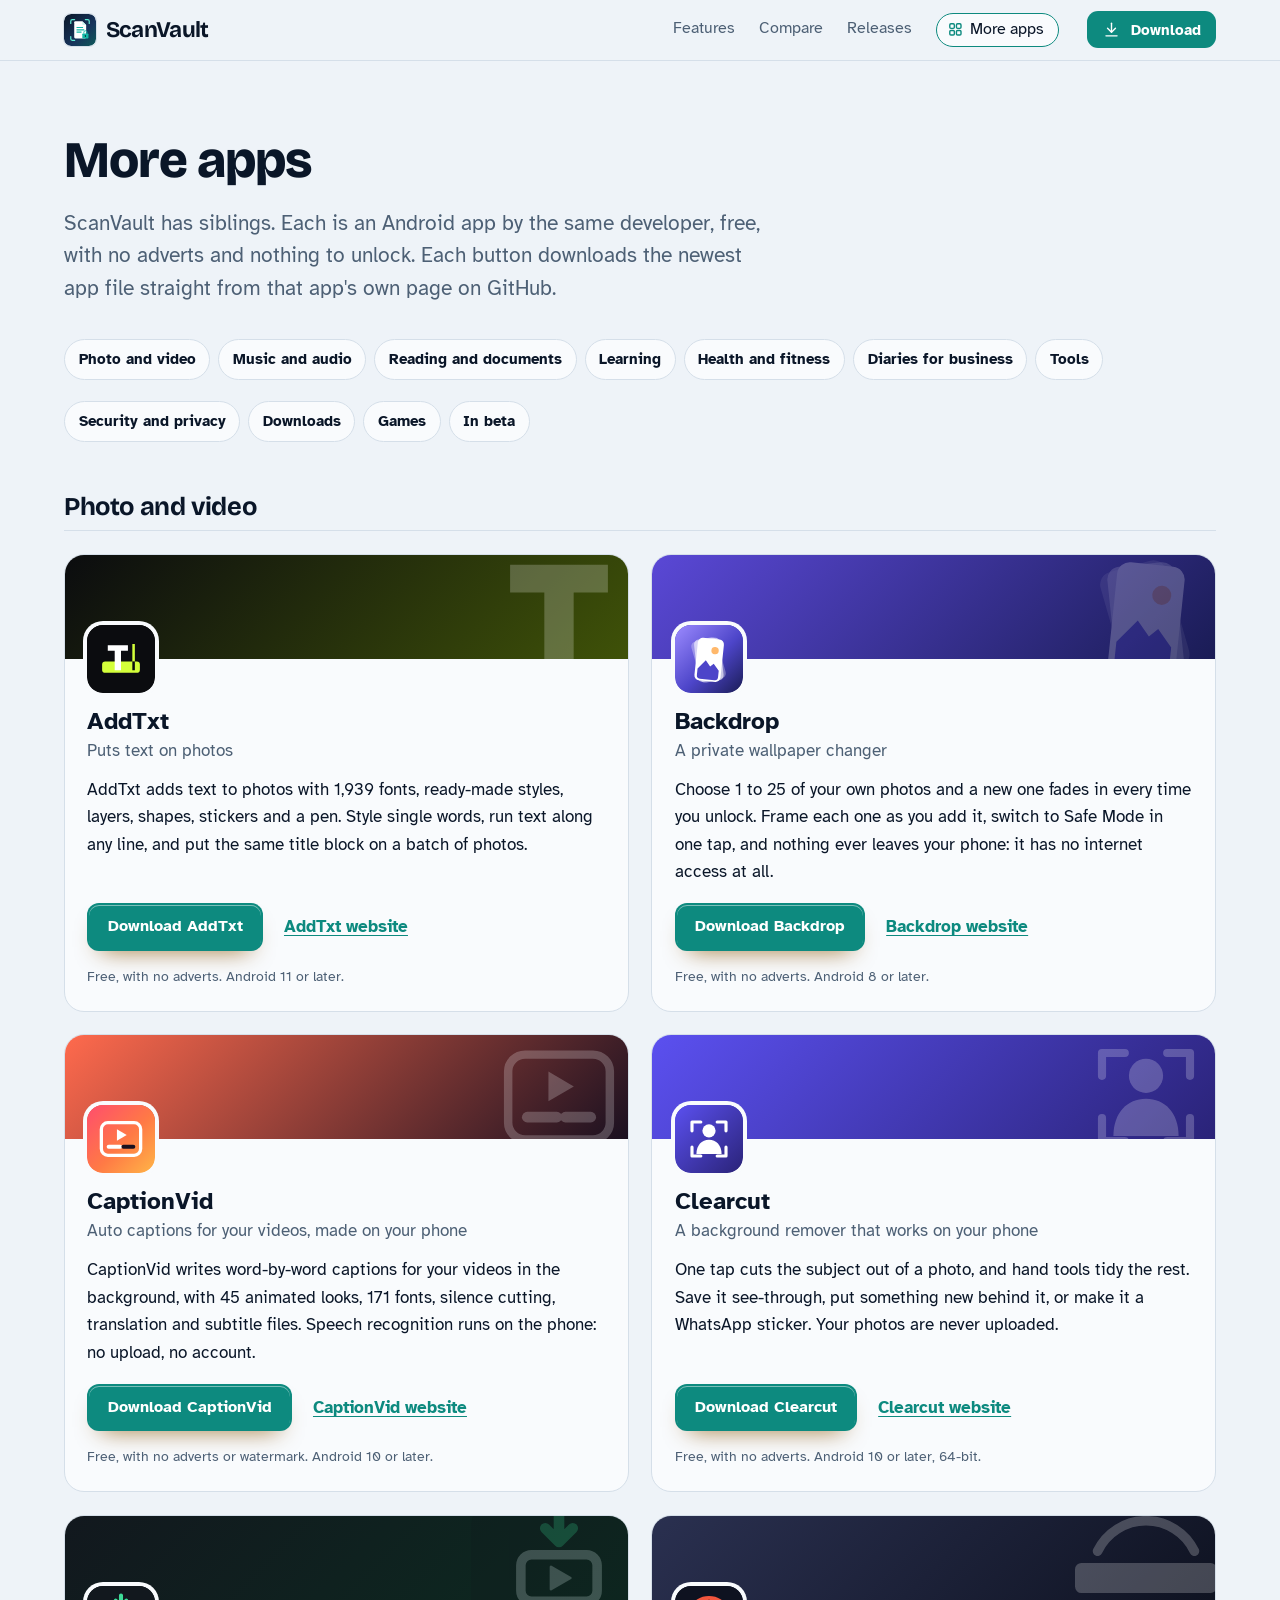
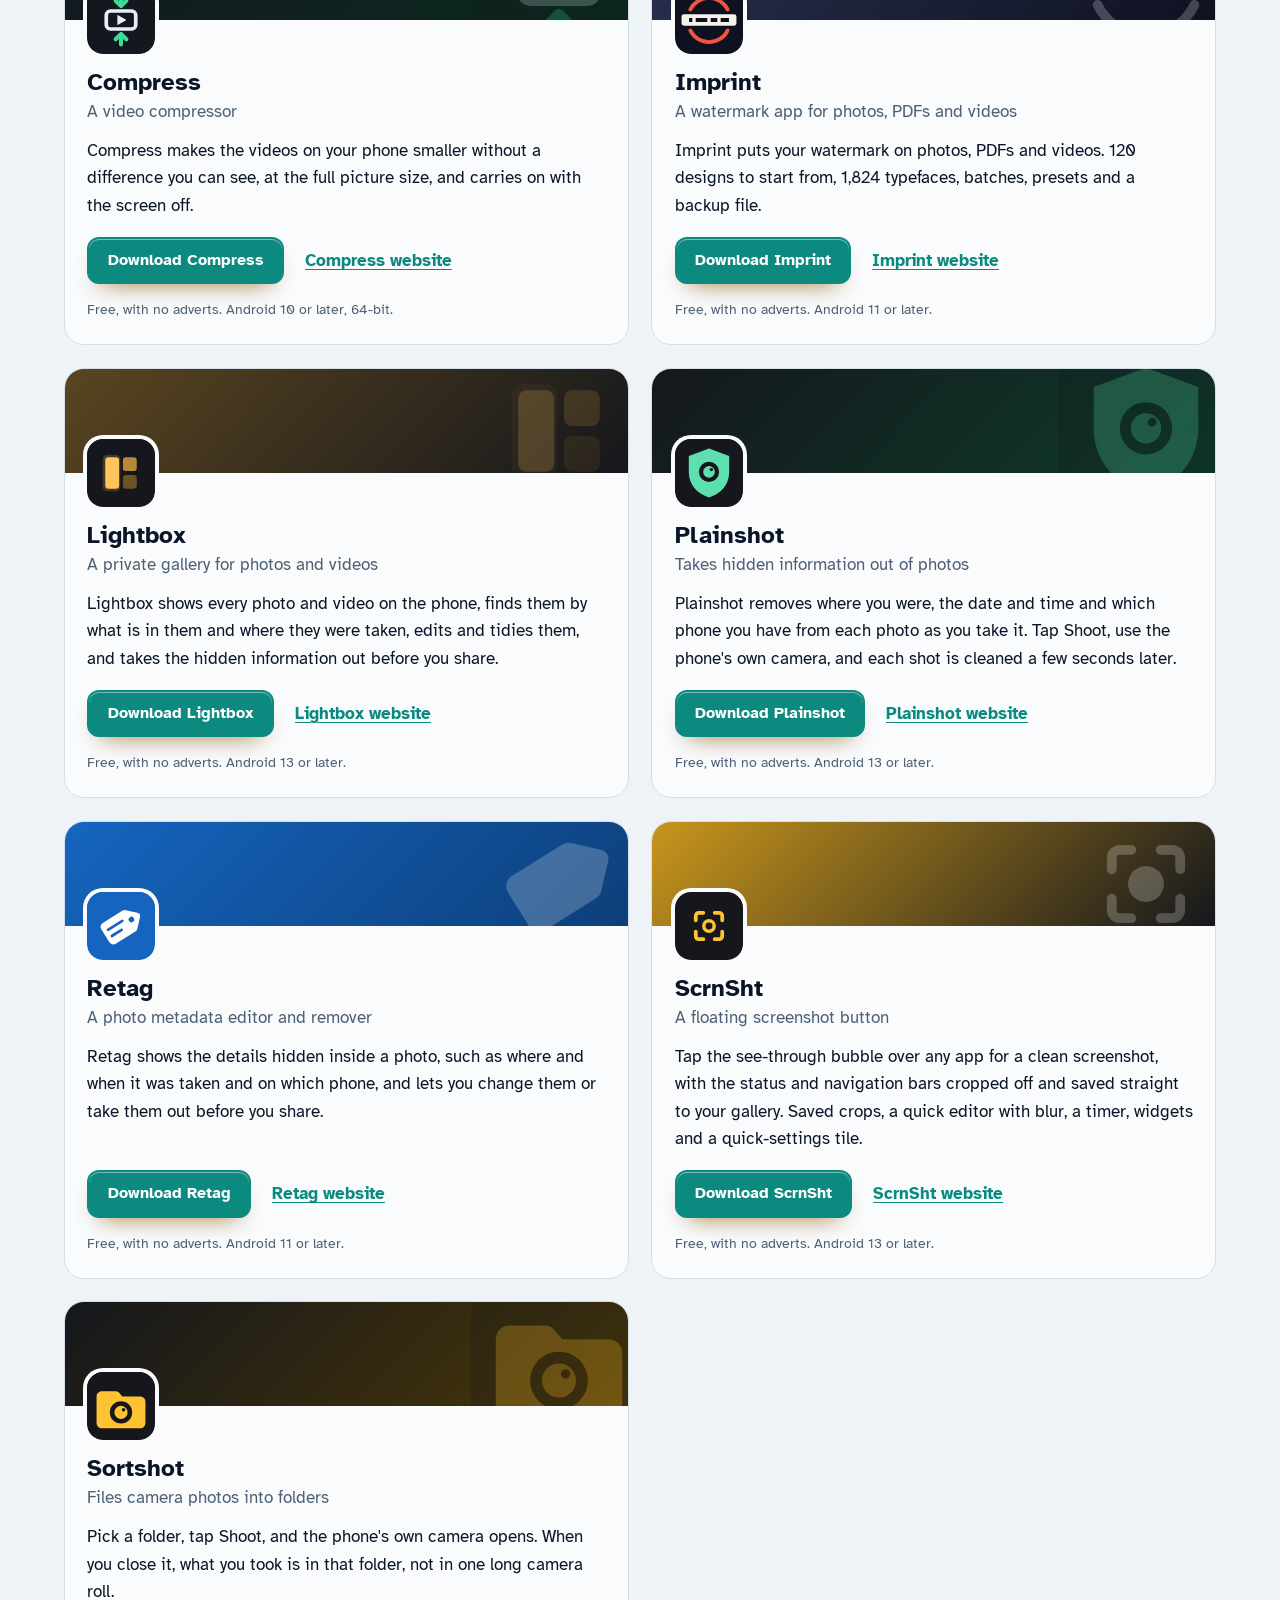
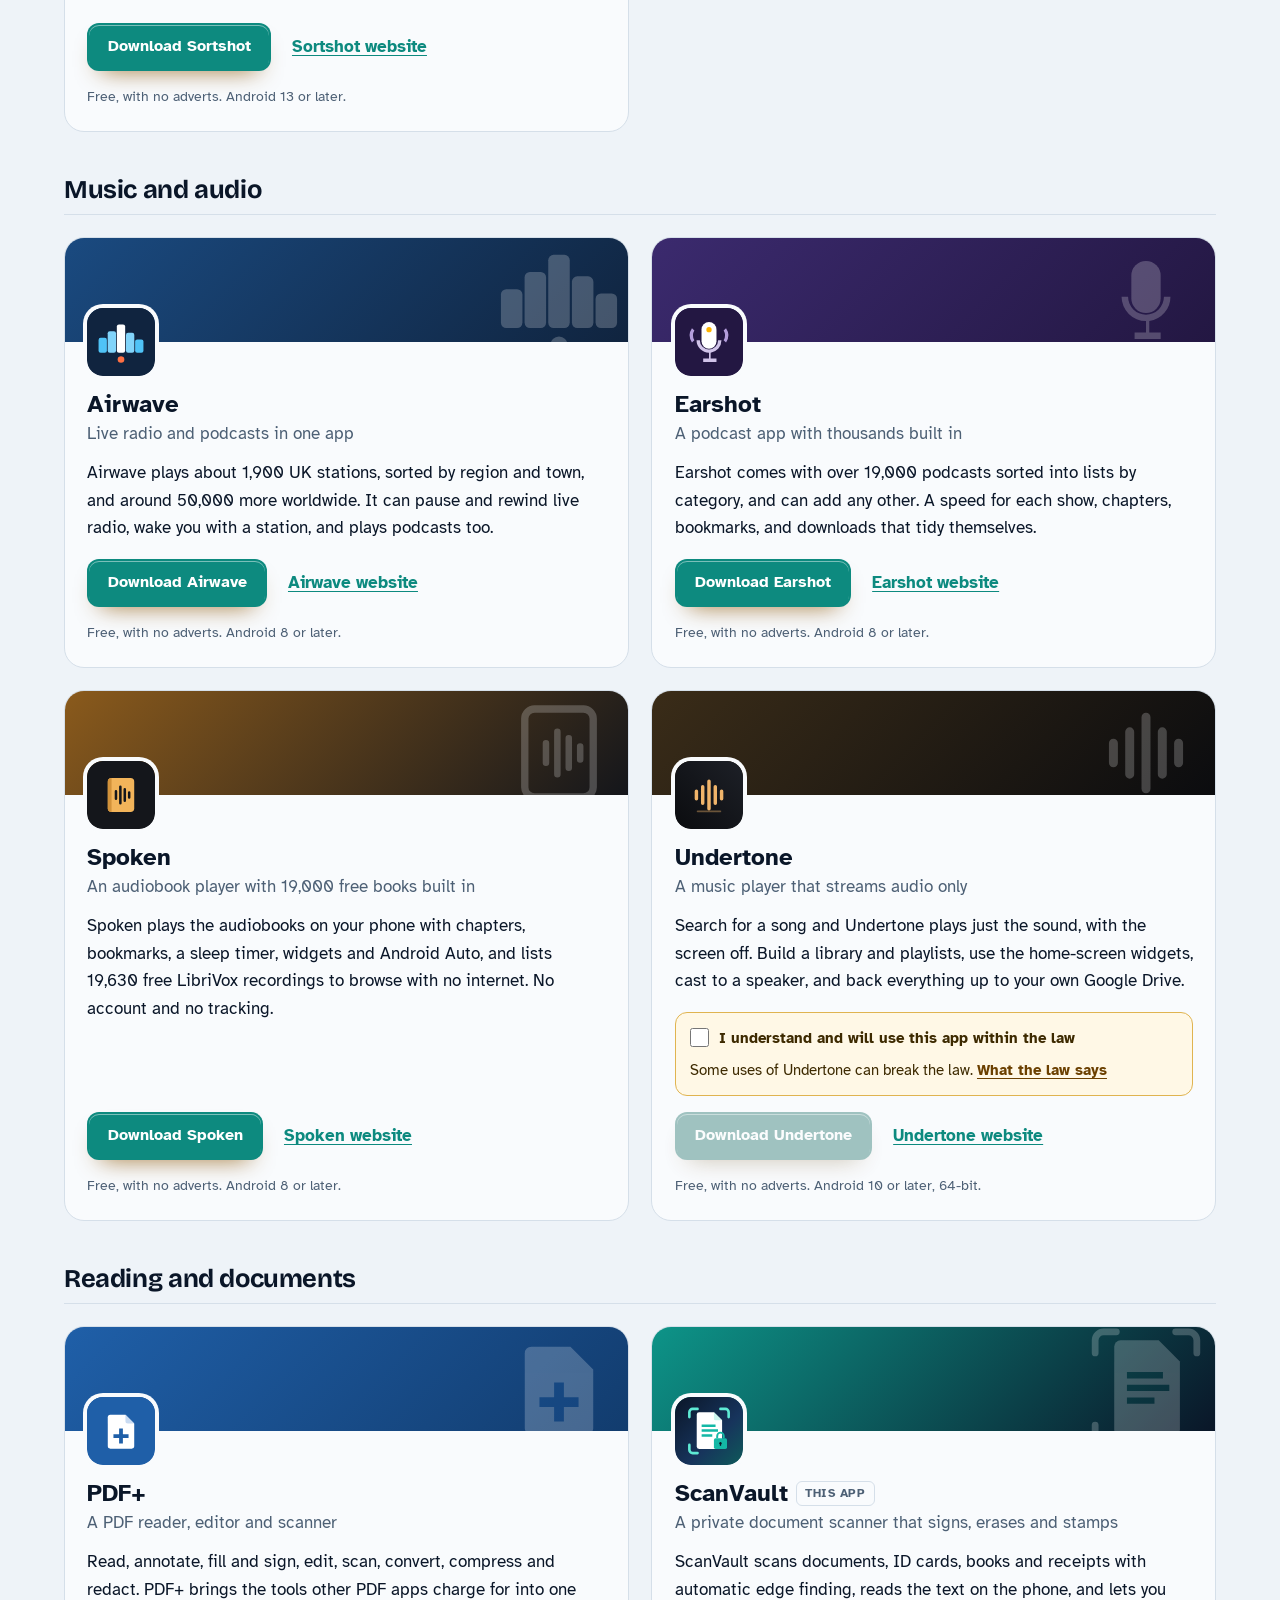
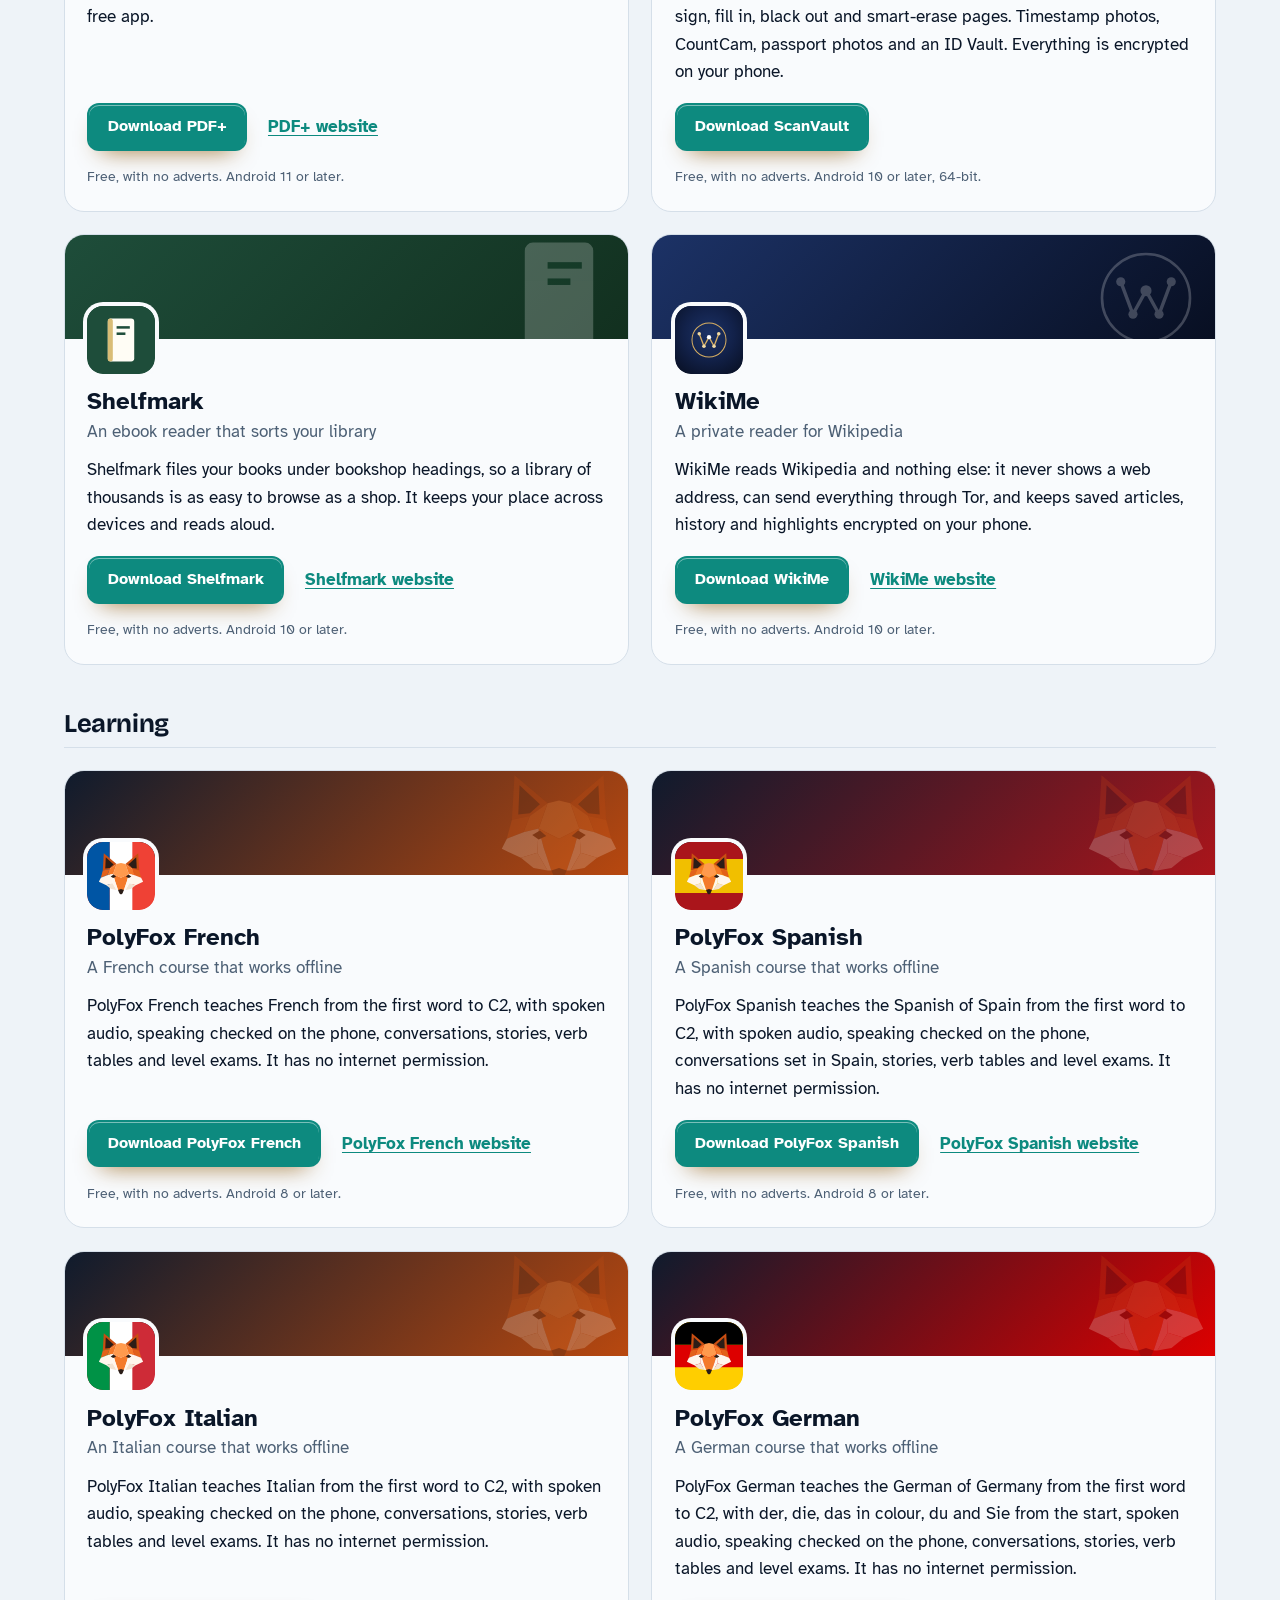
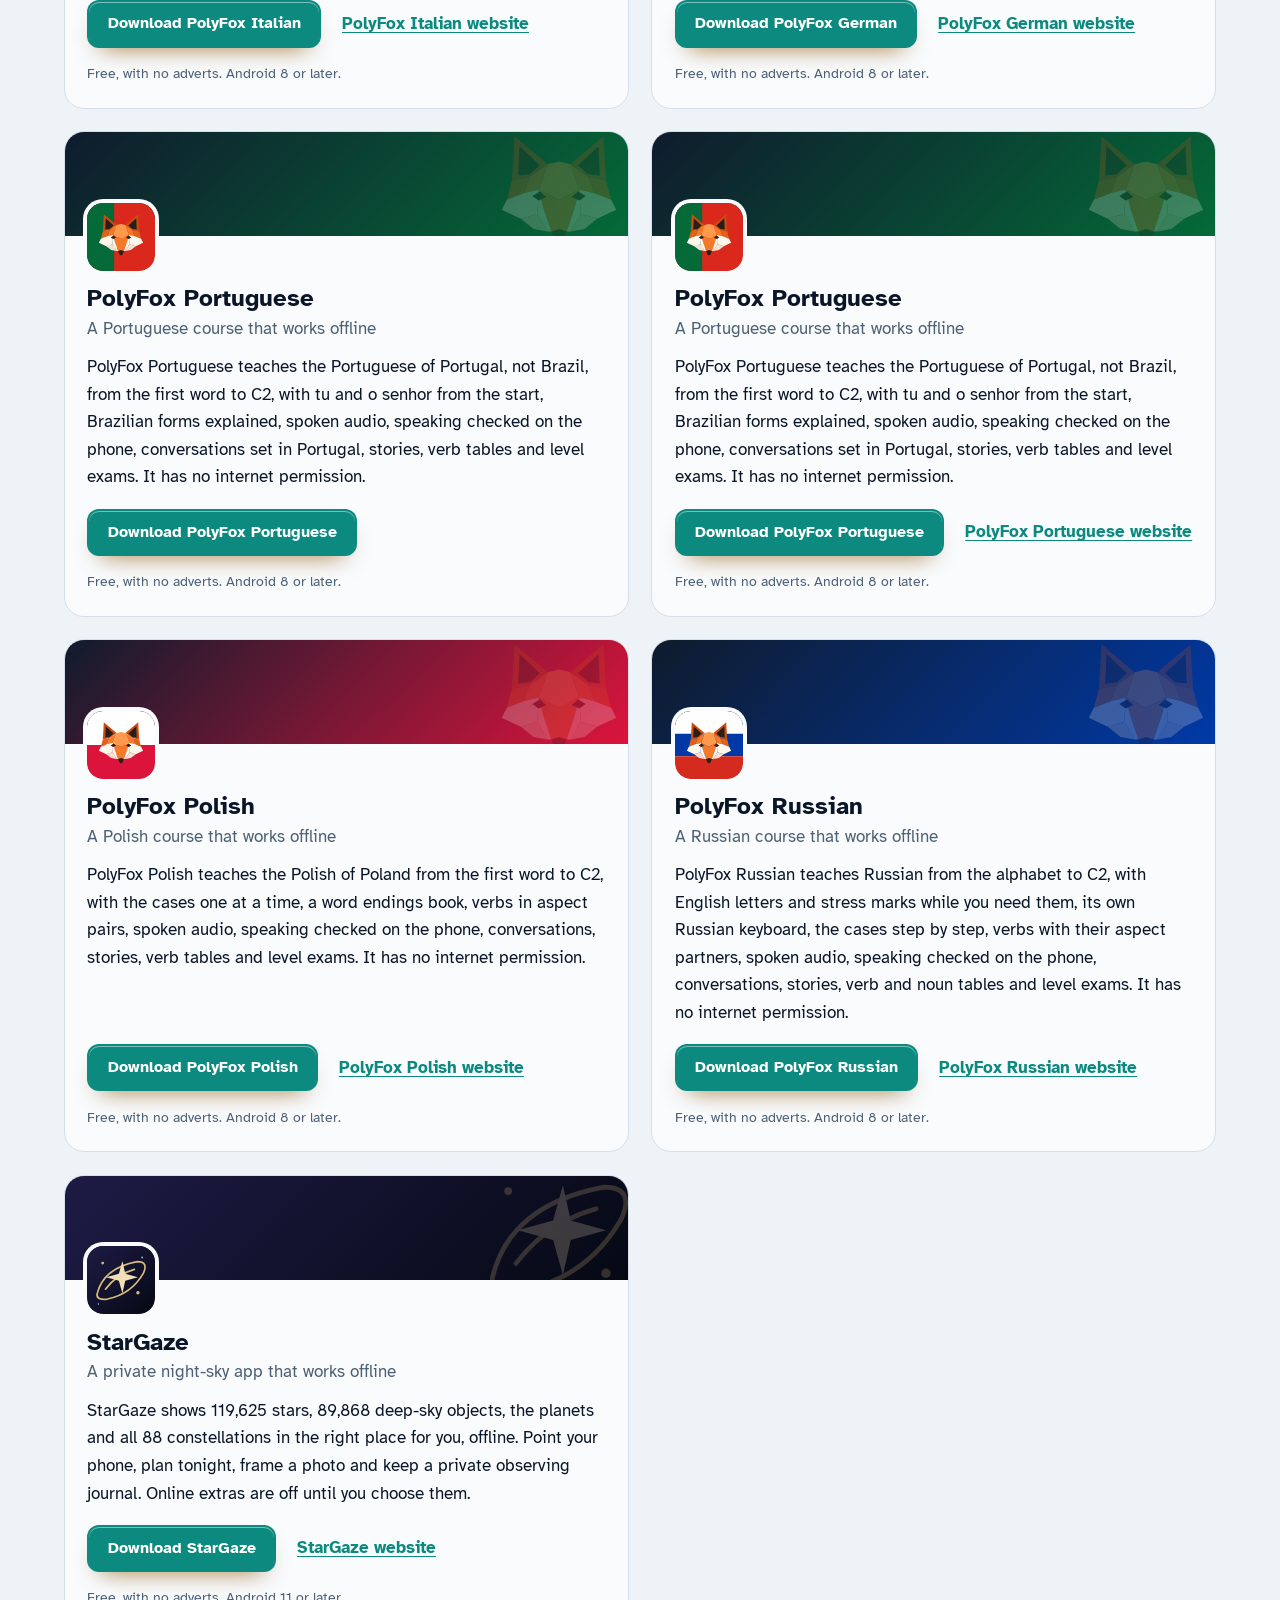
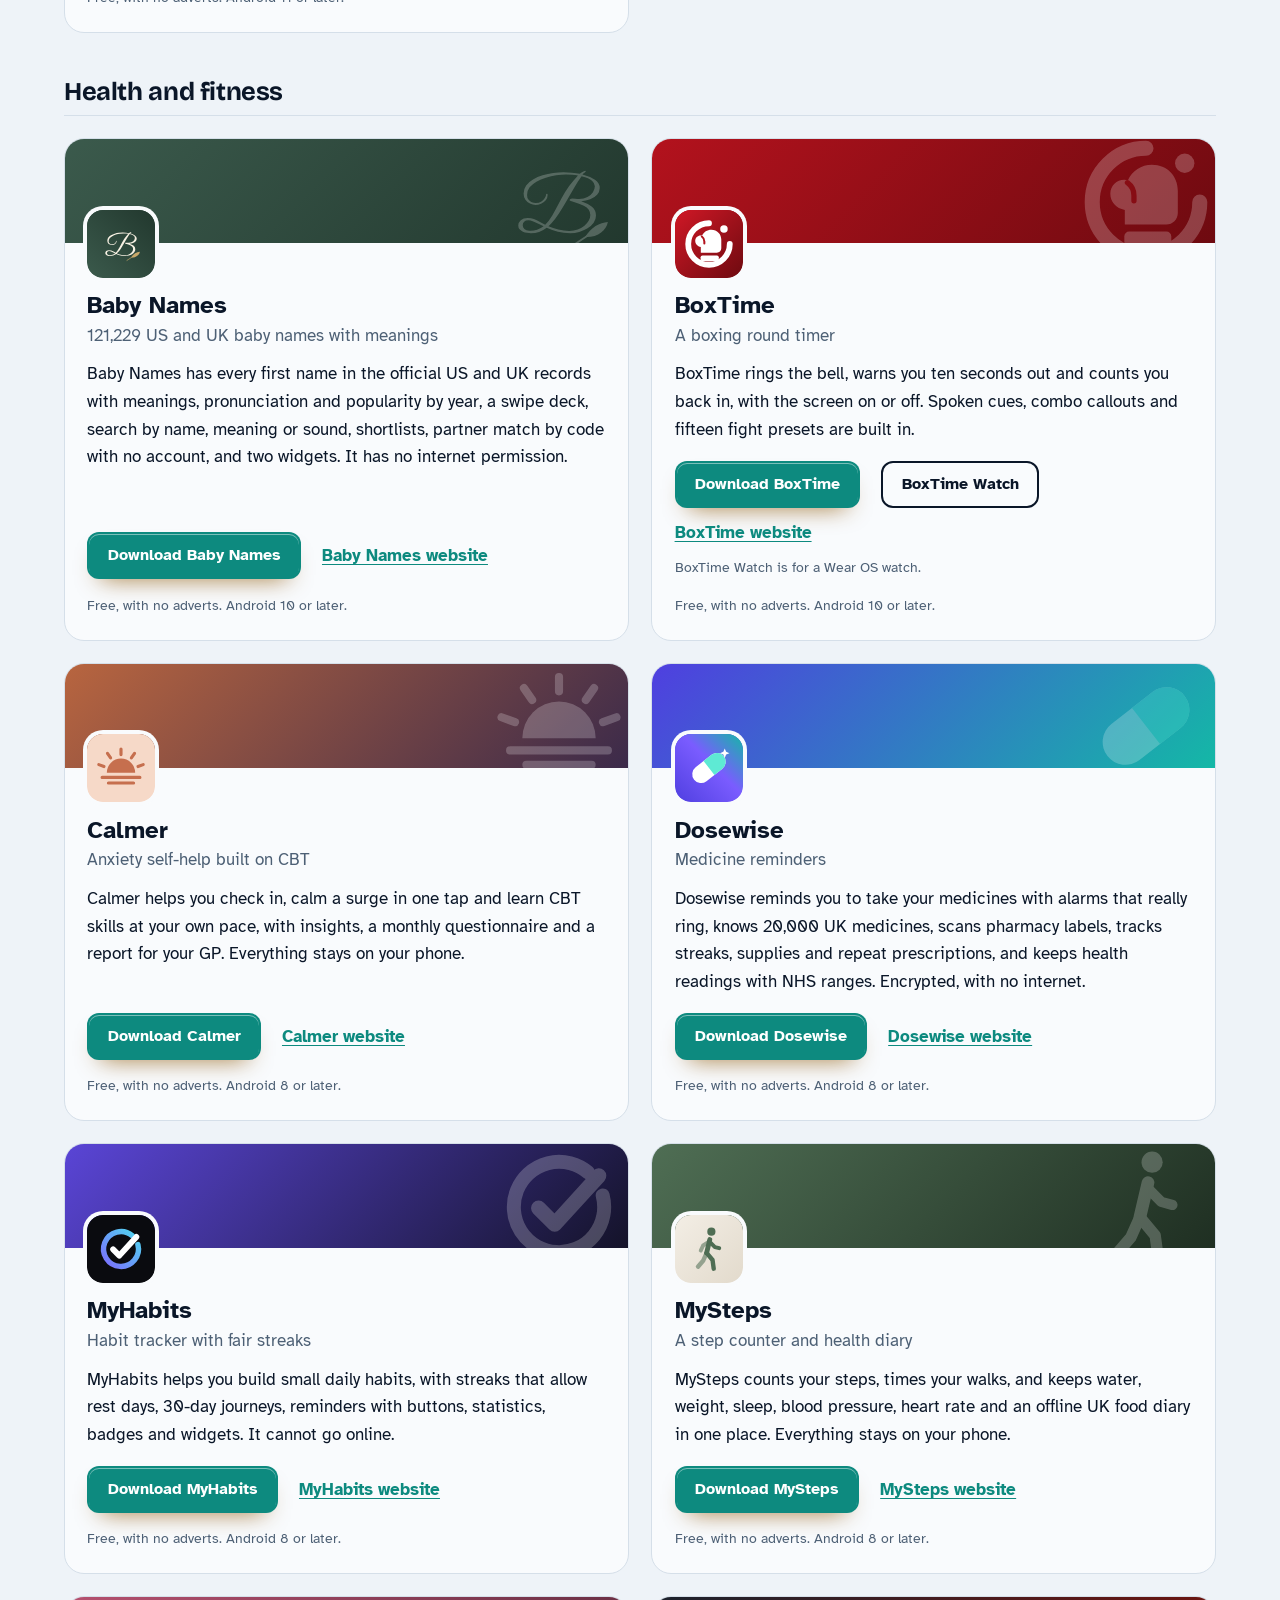
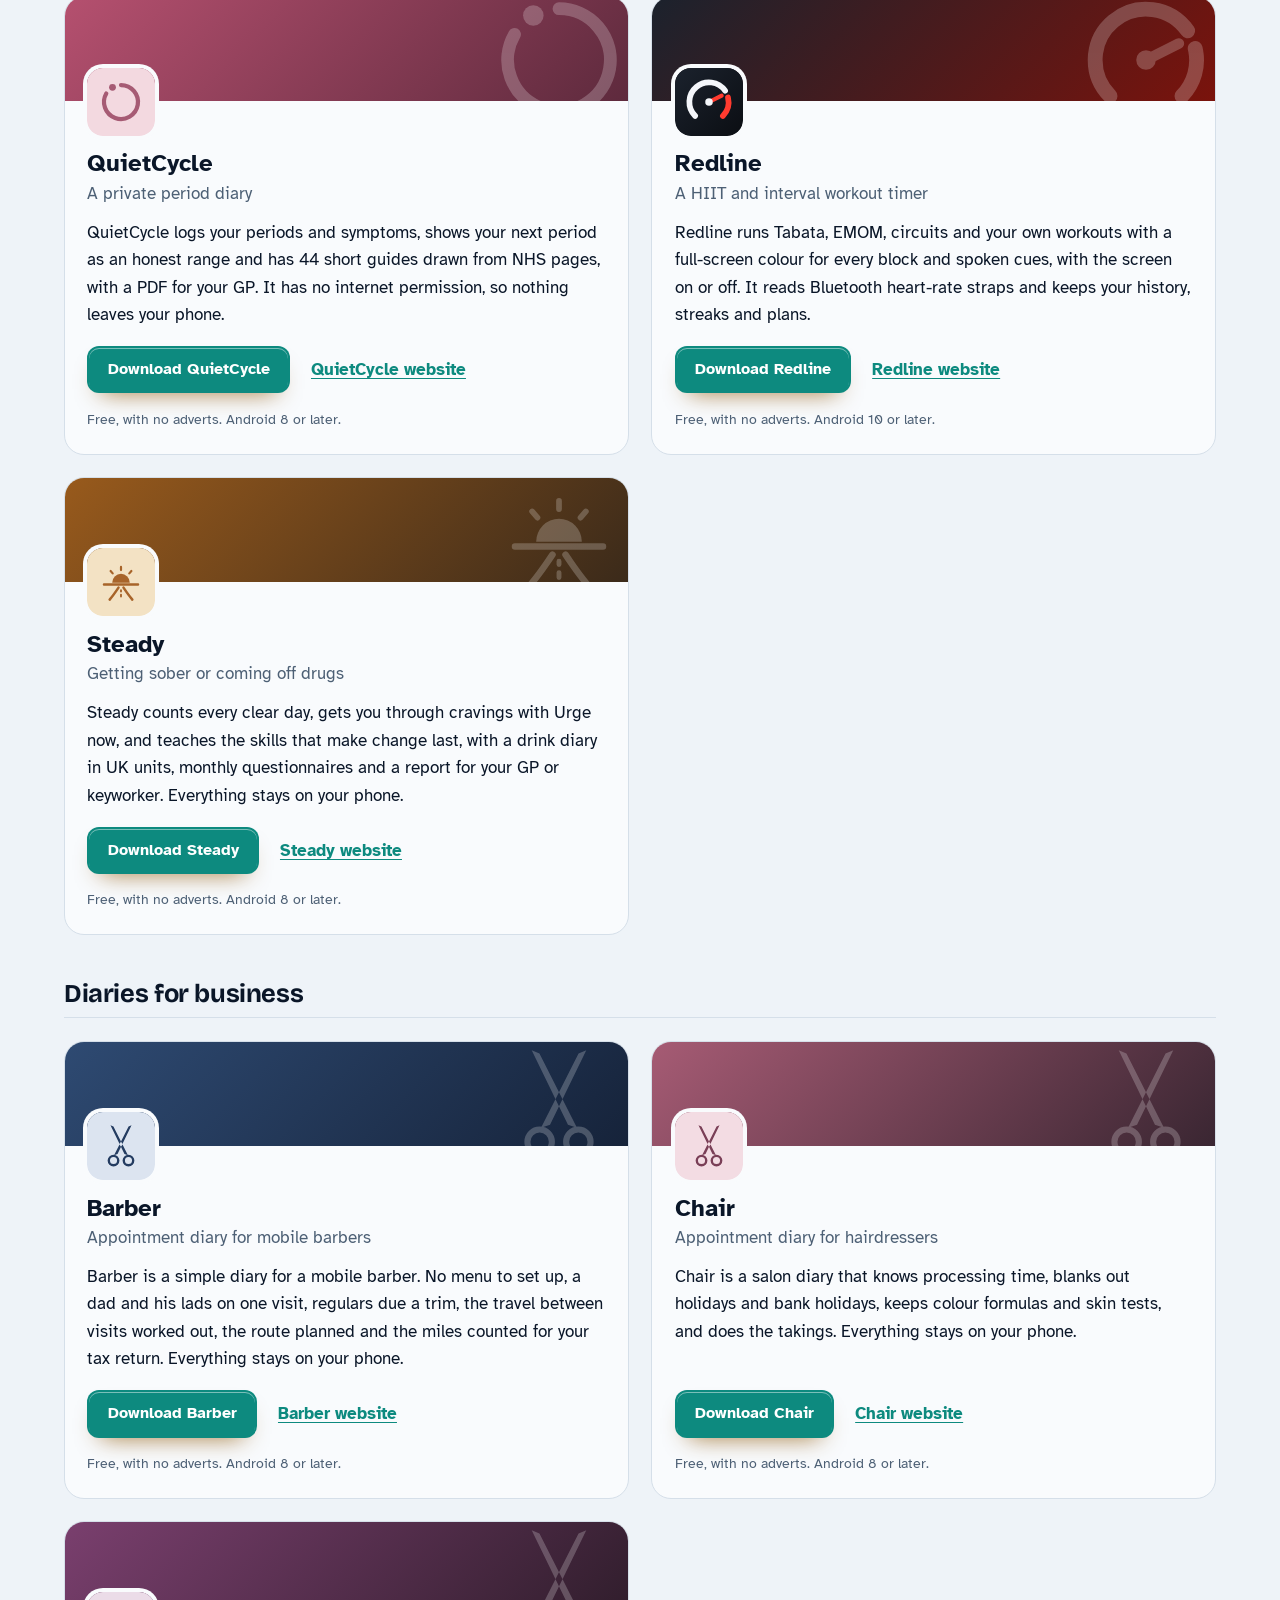
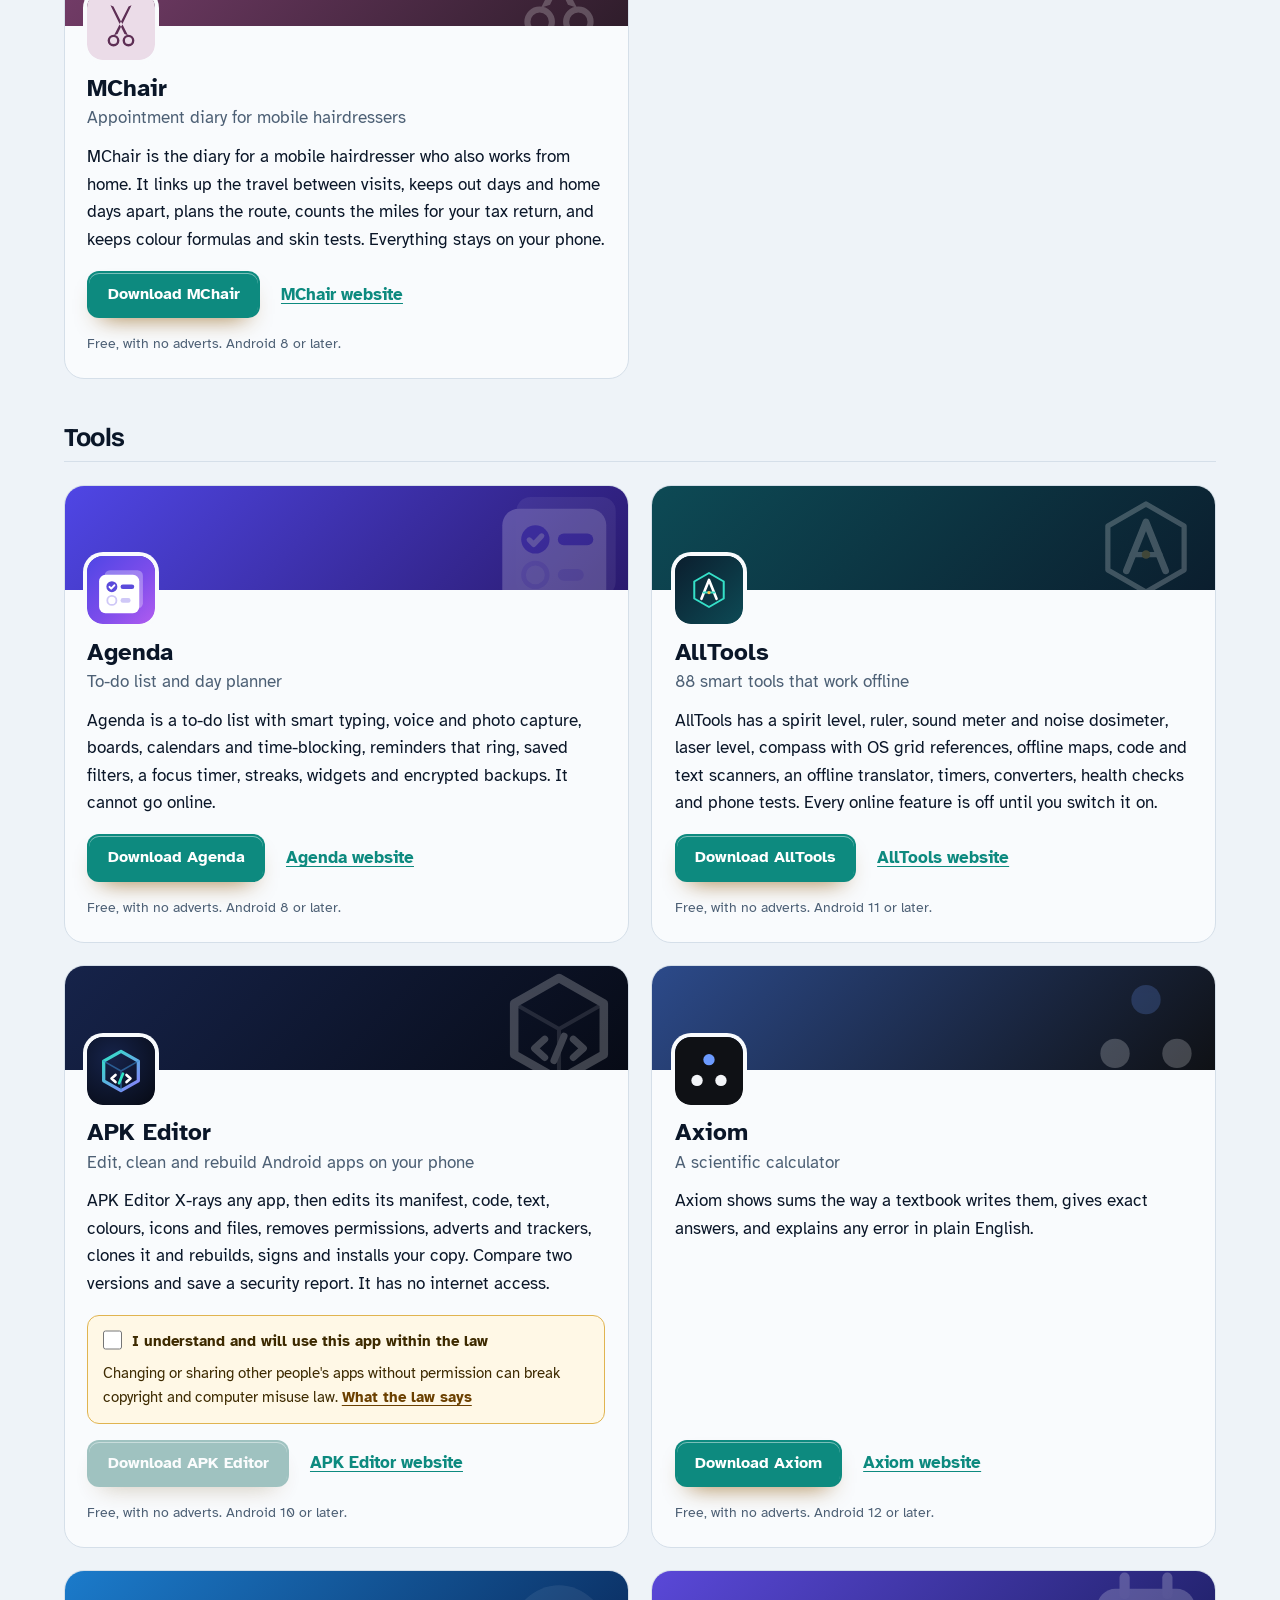
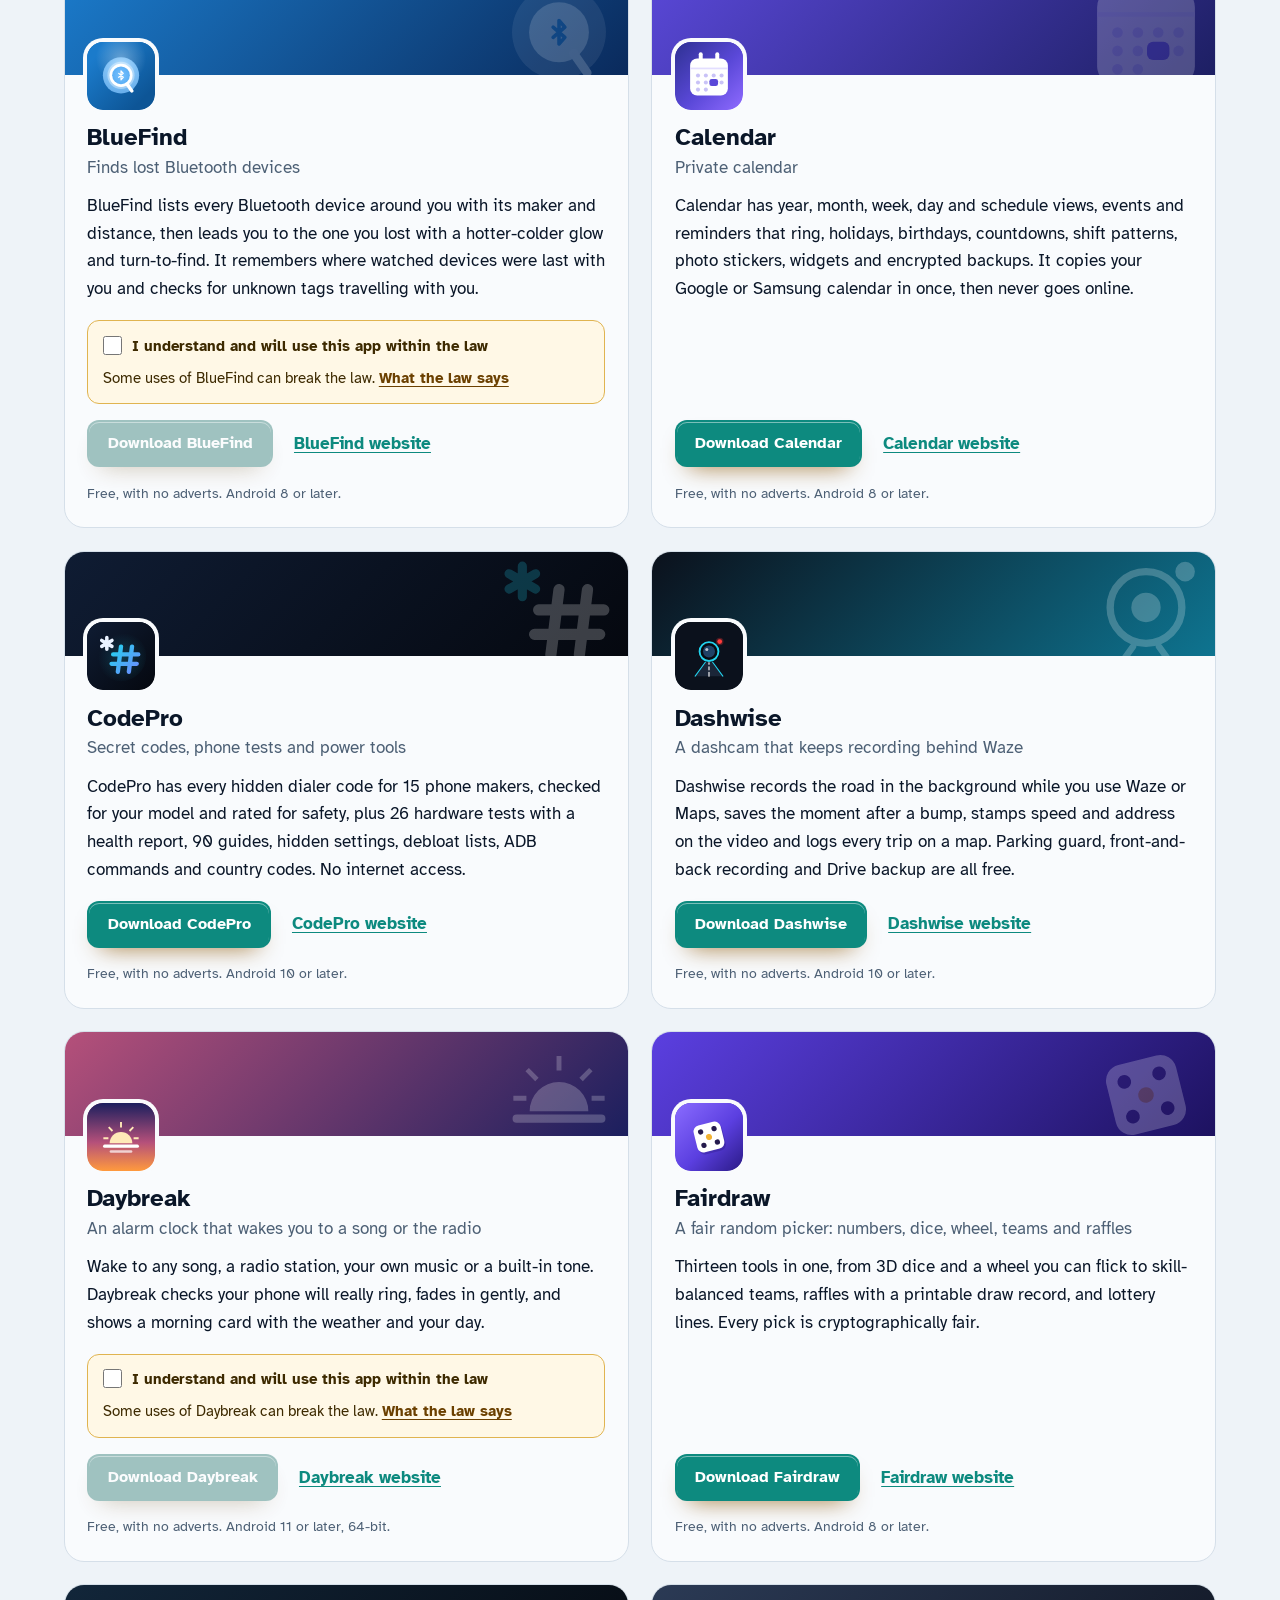
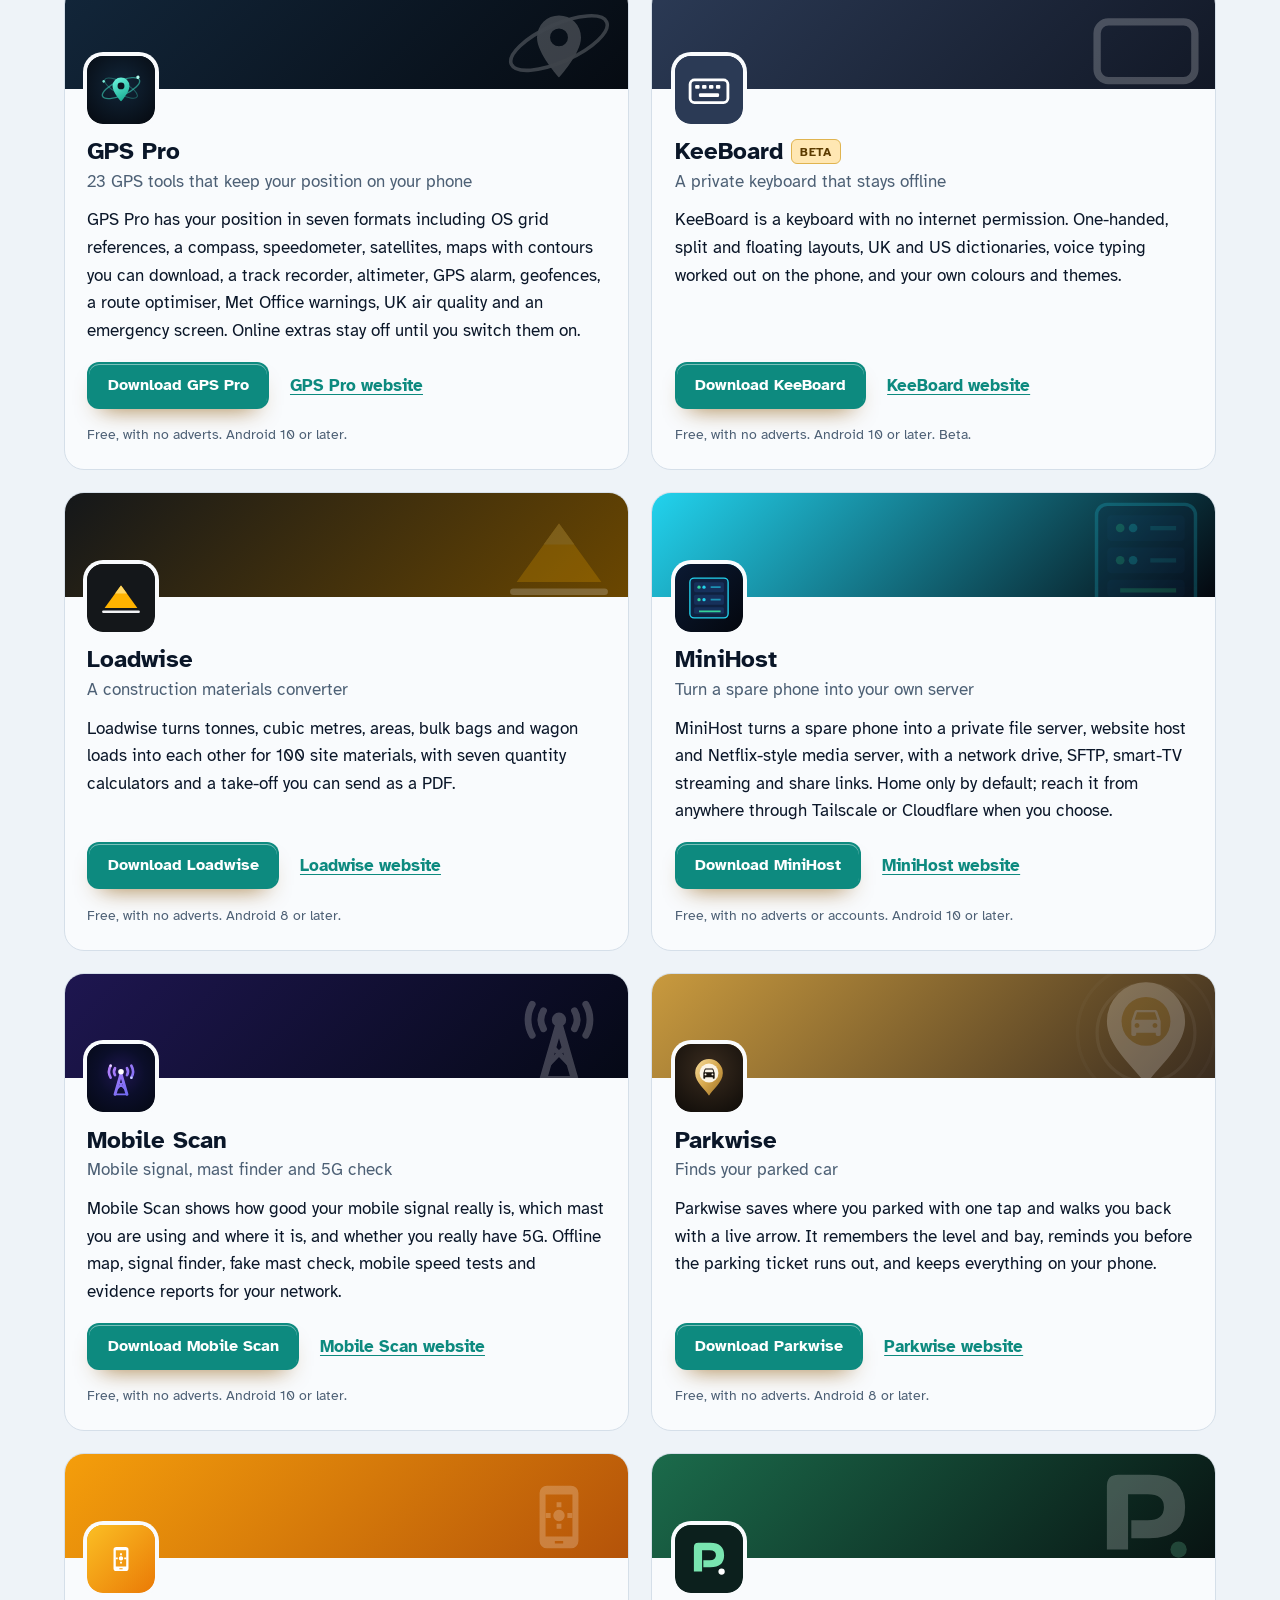
==== commit 5e88debe: "More apps: add Baby Names" ====
--- a/more-apps.html
+++ b/more-apps.html
@@ -4,7 +4,7 @@
 <meta charset="utf-8">
 <meta name="viewport" content="width=device-width, initial-scale=1">
 <title>More free Android apps from the maker of ScanVault</title>
-<meta name="description" content="All 96 free Android apps from the maker of ScanVault, in one list by category, each with its download and a link to its website.">
+<meta name="description" content="All 97 free Android apps from the maker of ScanVault, in one list by category, each with its download and a link to its website.">
 <meta name="author" content="Jonathan Jackson">
 <link rel="canonical" href="https://customgpter.github.io/scanvault/more-apps.html">
 <meta name="theme-color" content="#eef3f8" media="(prefers-color-scheme: light)">
@@ -12,7 +12,7 @@
 <meta property="og:type" content="website">
 <meta property="og:site_name" content="ScanVault">
 <meta property="og:title" content="More free Android apps from the maker of ScanVault">
-<meta property="og:description" content="All 96 free Android apps from the maker of ScanVault, in one list by category, each with its download and a link to its website.">
+<meta property="og:description" content="All 97 free Android apps from the maker of ScanVault, in one list by category, each with its download and a link to its website.">
 <meta property="og:url" content="https://customgpter.github.io/scanvault/more-apps.html">
 <meta property="og:image" content="https://customgpter.github.io/scanvault/assets/og.png">
 <meta property="og:image:width" content="1200">
@@ -26,7 +26,7 @@
 <link rel="preload" href="./assets/fonts/atkinson-hyperlegible-latin-400-normal.woff2" as="font" type="font/woff2" crossorigin>
 <link rel="stylesheet" href="./assets/site.css?v=1">
 <link rel="stylesheet" href="./assets/house.css?v=1">
-<script type="application/ld+json">{"@context":"https://schema.org","@type":"ItemList","name":"Apps from the maker of ScanVault","url":"https://customgpter.github.io/scanvault/more-apps.html","itemListElement":[{"@type":"ListItem","position":1,"name":"AddTxt","url":"https://customgpter.github.io/addtxt/"},{"@type":"ListItem","position":2,"name":"Backdrop","url":"https://customgpter.github.io/backdrop/"},{"@type":"ListItem","position":3,"name":"CaptionVid","url":"https://customgpter.github.io/captionvid/"},{"@type":"ListItem","position":4,"name":"Clearcut","url":"https://customgpter.github.io/clearcut/"},{"@type":"ListItem","position":5,"name":"Compress","url":"https://customgpter.github.io/compress/"},{"@type":"ListItem","position":6,"name":"Imprint","url":"https://customgpter.github.io/imprint/"},{"@type":"ListItem","position":7,"name":"Lightbox","url":"https://customgpter.github.io/lightbox/"},{"@type":"ListItem","position":8,"name":"Plainshot","url":"https://customgpter.github.io/plainshot/"},{"@type":"ListItem","position":9,"name":"Retag","url":"https://customgpter.github.io/retag/"},{"@type":"ListItem","position":10,"name":"ScrnSht","url":"https://customgpter.github.io/scrnsht/"},{"@type":"ListItem","position":11,"name":"Sortshot","url":"https://customgpter.github.io/sortshot/"},{"@type":"ListItem","position":12,"name":"Airwave","url":"https://customgpter.github.io/airwave/"},{"@type":"ListItem","position":13,"name":"Earshot","url":"https://customgpter.github.io/earshot/"},{"@type":"ListItem","position":14,"name":"Spoken","url":"https://customgpter.github.io/spoken/"},{"@type":"ListItem","position":15,"name":"Undertone","url":"https://customgpter.github.io/undertone/"},{"@type":"ListItem","position":16,"name":"PDF+","url":"https://customgpter.github.io/pdfplus/"},{"@type":"ListItem","position":17,"name":"ScanVault","url":"https://customgpter.github.io/scanvault/"},{"@type":"ListItem","position":18,"name":"Shelfmark","url":"https://customgpter.github.io/shelfmark/"},{"@type":"ListItem","position":19,"name":"WikiMe","url":"https://customgpter.github.io/wikime/"},{"@type":"ListItem","position":20,"name":"PolyFox French","url":"https://customgpter.github.io/polyfox/"},{"@type":"ListItem","position":21,"name":"PolyFox German","url":"https://customgpter.github.io/polyfox-german/"},{"@type":"ListItem","position":22,"name":"PolyFox Portuguese","url":"https://customgpter.github.io/polyfox-portuguese/"},{"@type":"ListItem","position":23,"name":"PolyFox Polish","url":"https://customgpter.github.io/polyfox-polish/"},{"@type":"ListItem","position":24,"name":"PolyFox Russian","url":"https://customgpter.github.io/polyfox-russian/"},{"@type":"ListItem","position":25,"name":"StarGaze","url":"https://customgpter.github.io/stargaze/"},{"@type":"ListItem","position":26,"name":"BoxTime","url":"https://customgpter.github.io/boxtime/"},{"@type":"ListItem","position":27,"name":"Calmer","url":"https://customgpter.github.io/calmer/"},{"@type":"ListItem","position":28,"name":"Dosewise","url":"https://customgpter.github.io/dosewise/"},{"@type":"ListItem","position":29,"name":"MyHabits","url":"https://customgpter.github.io/myhabits/"},{"@type":"ListItem","position":30,"name":"MySteps","url":"https://customgpter.github.io/mysteps/"},{"@type":"ListItem","position":31,"name":"QuietCycle","url":"https://customgpter.github.io/quietcycle/"},{"@type":"ListItem","position":32,"name":"Redline","url":"https://customgpter.github.io/redline/"},{"@type":"ListItem","position":33,"name":"Steady","url":"https://customgpter.github.io/steady/"},{"@type":"ListItem","position":34,"name":"Barber","url":"https://customgpter.github.io/barber/"},{"@type":"ListItem","position":35,"name":"Chair","url":"https://customgpter.github.io/chair/"},{"@type":"ListItem","position":36,"name":"MChair","url":"https://customgpter.github.io/mchair/"},{"@type":"ListItem","position":37,"name":"Agenda","url":"https://customgpter.github.io/agenda/"},{"@type":"ListItem","position":38,"name":"AllTools","url":"https://customgpter.github.io/alltools/"},{"@type":"ListItem","position":39,"name":"APK Editor","url":"https://customgpter.github.io/apkeditor/"},{"@type":"ListItem","position":40,"name":"Axiom","url":"https://customgpter.github.io/axiom/"},{"@type":"ListItem","position":41,"name":"BlueFind","url":"https://customgpter.github.io/bluefind/"},{"@type":"ListItem","position":42,"name":"Calendar","url":"https://customgpter.github.io/calendar/"},{"@type":"ListItem","position":43,"name":"CodePro","url":"https://customgpter.github.io/codepro/"},{"@type":"ListItem","position":44,"name":"Dashwise","url":"https://customgpter.github.io/dashwise/"},{"@type":"ListItem","position":45,"name":"Daybreak","url":"https://customgpter.github.io/daybreak/"},{"@type":"ListItem","position":46,"name":"Fairdraw","url":"https://customgpter.github.io/fairdraw/"},{"@type":"ListItem","position":47,"name":"GPS Pro","url":"https://customgpter.github.io/gpspro/"},{"@type":"ListItem","position":48,"name":"KeeBoard","url":"https://customgpter.github.io/keeboard/"},{"@type":"ListItem","position":49,"name":"Loadwise","url":"https://customgpter.github.io/loadwise/"},{"@type":"ListItem","position":50,"name":"MiniHost","url":"https://customgpter.github.io/minihost/"},{"@type":"ListItem","position":51,"name":"Mobile Scan","url":"https://customgpter.github.io/mobilescan/"},{"@type":"ListItem","position":52,"name":"Parkwise","url":"https://customgpter.github.io/parkwise/"},{"@type":"ListItem","position":53,"name":"Pocketmind","url":"https://customgpter.github.io/pocketmind/"},{"@type":"ListItem","position":54,"name":"Refine","url":"https://customgpter.github.io/refine/"},{"@type":"ListItem","position":55,"name":"Shiftwise","url":"https://customgpter.github.io/shiftwise/"},{"@type":"ListItem","position":56,"name":"SimpleCalc","url":"https://customgpter.github.io/simplecalc/"},{"@type":"ListItem","position":57,"name":"Skyline","url":"https://customgpter.github.io/skyline/"},{"@type":"ListItem","position":58,"name":"Slipway","url":"https://customgpter.github.io/slipway/"},{"@type":"ListItem","position":59,"name":"Tagger","url":"https://customgpter.github.io/tagger/"},{"@type":"ListItem","position":60,"name":"TotalClean","url":"https://customgpter.github.io/totalclean/"},{"@type":"ListItem","position":61,"name":"TVLink","url":"https://customgpter.github.io/tvlink/"},{"@type":"ListItem","position":62,"name":"Unbox","url":"https://customgpter.github.io/unbox/"},{"@type":"ListItem","position":63,"name":"WhatsKeep","url":"https://customgpter.github.io/whatskeep/"},{"@type":"ListItem","position":64,"name":"WiFi Scan","url":"https://customgpter.github.io/wifiscan/"},{"@type":"ListItem","position":65,"name":"Auditly","url":"https://customgpter.github.io/auditly/"},{"@type":"ListItem","position":66,"name":"Backchannel","url":"https://customgpter.github.io/backchannel/"},{"@type":"ListItem","position":67,"name":"ENotes","url":"https://customgpter.github.io/enotes/"},{"@type":"ListItem","position":68,"name":"FindMe","url":"https://customgpter.github.io/findme/"},{"@type":"ListItem","position":69,"name":"iLock","url":"https://customgpter.github.io/ilock/"},{"@type":"ListItem","position":70,"name":"ImSafe","url":"https://customgpter.github.io/imsafe/"},{"@type":"ListItem","position":71,"name":"IShred","url":"https://customgpter.github.io/ishred/"},{"@type":"ListItem","position":72,"name":"LockBox","url":"https://customgpter.github.io/lockbox/"},{"@type":"ListItem","position":73,"name":"PassVault","url":"https://customgpter.github.io/passvault/"},{"@type":"ListItem","position":74,"name":"SpyFind","url":"https://customgpter.github.io/spyfind/"},{"@type":"ListItem","position":75,"name":"TextWipe","url":"https://customgpter.github.io/textwipe/"},{"@type":"ListItem","position":76,"name":"Tracewire","url":"https://customgpter.github.io/tracewire/"},{"@type":"ListItem","position":77,"name":"Vigil","url":"https://customgpter.github.io/vigil/"},{"@type":"ListItem","position":78,"name":"Grab","url":"https://customgpter.github.io/grab/"},{"@type":"ListItem","position":79,"name":"Swarm","url":"https://customgpter.github.io/swarm/"},{"@type":"ListItem","position":80,"name":"Plane Games","url":"https://customgpter.github.io/plane-games/"},{"@type":"ListItem","position":81,"name":"Ninefold","url":"https://customgpter.github.io/ninefold/"},{"@type":"ListItem","position":82,"name":"Cubewise","url":"https://customgpter.github.io/cubewise/"},{"@type":"ListItem","position":83,"name":"Tilewise","url":"https://customgpter.github.io/tilewise/"},{"@type":"ListItem","position":84,"name":"Letterwise","url":"https://customgpter.github.io/letterwise/"},{"@type":"ListItem","position":85,"name":"Kingside","url":"https://customgpter.github.io/kingside/"},{"@type":"ListItem","position":86,"name":"Deckhand","url":"https://customgpter.github.io/deckhand/"},{"@type":"ListItem","position":87,"name":"SNESForge","url":"https://customgpter.github.io/snesforge/"},{"@type":"ListItem","position":88,"name":"Fame Boy","url":"https://customgpter.github.io/fameboy/"},{"@type":"ListItem","position":89,"name":"PSPPro","url":"https://customgpter.github.io/psppro/"},{"@type":"ListItem","position":90,"name":"MegaGen","url":"https://customgpter.github.io/megagen/"},{"@type":"ListItem","position":91,"name":"QVR","url":"https://customgpter.github.io/qvr/"},{"@type":"ListItem","position":92,"name":"QVR Watch","url":"https://customgpter.github.io/qvr-watch/"},{"@type":"ListItem","position":93,"name":"QVRLite","url":"https://customgpter.github.io/qvrlite/"},{"@type":"ListItem","position":94,"name":"Onionz","url":"https://customgpter.github.io/onionz/"},{"@type":"ListItem","position":95,"name":"OnionzWeb","url":"https://customgpter.github.io/onionzweb/"}]}</script>
+<script type="application/ld+json">{"@context":"https://schema.org","@type":"ItemList","name":"Apps from the maker of ScanVault","url":"https://customgpter.github.io/scanvault/more-apps.html","itemListElement":[{"@type":"ListItem","position":1,"name":"AddTxt","url":"https://customgpter.github.io/addtxt/"},{"@type":"ListItem","position":2,"name":"Backdrop","url":"https://customgpter.github.io/backdrop/"},{"@type":"ListItem","position":3,"name":"CaptionVid","url":"https://customgpter.github.io/captionvid/"},{"@type":"ListItem","position":4,"name":"Clearcut","url":"https://customgpter.github.io/clearcut/"},{"@type":"ListItem","position":5,"name":"Compress","url":"https://customgpter.github.io/compress/"},{"@type":"ListItem","position":6,"name":"Imprint","url":"https://customgpter.github.io/imprint/"},{"@type":"ListItem","position":7,"name":"Lightbox","url":"https://customgpter.github.io/lightbox/"},{"@type":"ListItem","position":8,"name":"Plainshot","url":"https://customgpter.github.io/plainshot/"},{"@type":"ListItem","position":9,"name":"Retag","url":"https://customgpter.github.io/retag/"},{"@type":"ListItem","position":10,"name":"ScrnSht","url":"https://customgpter.github.io/scrnsht/"},{"@type":"ListItem","position":11,"name":"Sortshot","url":"https://customgpter.github.io/sortshot/"},{"@type":"ListItem","position":12,"name":"Airwave","url":"https://customgpter.github.io/airwave/"},{"@type":"ListItem","position":13,"name":"Earshot","url":"https://customgpter.github.io/earshot/"},{"@type":"ListItem","position":14,"name":"Spoken","url":"https://customgpter.github.io/spoken/"},{"@type":"ListItem","position":15,"name":"Undertone","url":"https://customgpter.github.io/undertone/"},{"@type":"ListItem","position":16,"name":"PDF+","url":"https://customgpter.github.io/pdfplus/"},{"@type":"ListItem","position":17,"name":"ScanVault","url":"https://customgpter.github.io/scanvault/"},{"@type":"ListItem","position":18,"name":"Shelfmark","url":"https://customgpter.github.io/shelfmark/"},{"@type":"ListItem","position":19,"name":"WikiMe","url":"https://customgpter.github.io/wikime/"},{"@type":"ListItem","position":20,"name":"PolyFox French","url":"https://customgpter.github.io/polyfox/"},{"@type":"ListItem","position":21,"name":"PolyFox German","url":"https://customgpter.github.io/polyfox-german/"},{"@type":"ListItem","position":22,"name":"PolyFox Portuguese","url":"https://customgpter.github.io/polyfox-portuguese/"},{"@type":"ListItem","position":23,"name":"PolyFox Polish","url":"https://customgpter.github.io/polyfox-polish/"},{"@type":"ListItem","position":24,"name":"PolyFox Russian","url":"https://customgpter.github.io/polyfox-russian/"},{"@type":"ListItem","position":25,"name":"StarGaze","url":"https://customgpter.github.io/stargaze/"},{"@type":"ListItem","position":26,"name":"Baby Names","url":"https://customgpter.github.io/babynames/"},{"@type":"ListItem","position":27,"name":"BoxTime","url":"https://customgpter.github.io/boxtime/"},{"@type":"ListItem","position":28,"name":"Calmer","url":"https://customgpter.github.io/calmer/"},{"@type":"ListItem","position":29,"name":"Dosewise","url":"https://customgpter.github.io/dosewise/"},{"@type":"ListItem","position":30,"name":"MyHabits","url":"https://customgpter.github.io/myhabits/"},{"@type":"ListItem","position":31,"name":"MySteps","url":"https://customgpter.github.io/mysteps/"},{"@type":"ListItem","position":32,"name":"QuietCycle","url":"https://customgpter.github.io/quietcycle/"},{"@type":"ListItem","position":33,"name":"Redline","url":"https://customgpter.github.io/redline/"},{"@type":"ListItem","position":34,"name":"Steady","url":"https://customgpter.github.io/steady/"},{"@type":"ListItem","position":35,"name":"Barber","url":"https://customgpter.github.io/barber/"},{"@type":"ListItem","position":36,"name":"Chair","url":"https://customgpter.github.io/chair/"},{"@type":"ListItem","position":37,"name":"MChair","url":"https://customgpter.github.io/mchair/"},{"@type":"ListItem","position":38,"name":"Agenda","url":"https://customgpter.github.io/agenda/"},{"@type":"ListItem","position":39,"name":"AllTools","url":"https://customgpter.github.io/alltools/"},{"@type":"ListItem","position":40,"name":"APK Editor","url":"https://customgpter.github.io/apkeditor/"},{"@type":"ListItem","position":41,"name":"Axiom","url":"https://customgpter.github.io/axiom/"},{"@type":"ListItem","position":42,"name":"BlueFind","url":"https://customgpter.github.io/bluefind/"},{"@type":"ListItem","position":43,"name":"Calendar","url":"https://customgpter.github.io/calendar/"},{"@type":"ListItem","position":44,"name":"CodePro","url":"https://customgpter.github.io/codepro/"},{"@type":"ListItem","position":45,"name":"Dashwise","url":"https://customgpter.github.io/dashwise/"},{"@type":"ListItem","position":46,"name":"Daybreak","url":"https://customgpter.github.io/daybreak/"},{"@type":"ListItem","position":47,"name":"Fairdraw","url":"https://customgpter.github.io/fairdraw/"},{"@type":"ListItem","position":48,"name":"GPS Pro","url":"https://customgpter.github.io/gpspro/"},{"@type":"ListItem","position":49,"name":"KeeBoard","url":"https://customgpter.github.io/keeboard/"},{"@type":"ListItem","position":50,"name":"Loadwise","url":"https://customgpter.github.io/loadwise/"},{"@type":"ListItem","position":51,"name":"MiniHost","url":"https://customgpter.github.io/minihost/"},{"@type":"ListItem","position":52,"name":"Mobile Scan","url":"https://customgpter.github.io/mobilescan/"},{"@type":"ListItem","position":53,"name":"Parkwise","url":"https://customgpter.github.io/parkwise/"},{"@type":"ListItem","position":54,"name":"Pocketmind","url":"https://customgpter.github.io/pocketmind/"},{"@type":"ListItem","position":55,"name":"Refine","url":"https://customgpter.github.io/refine/"},{"@type":"ListItem","position":56,"name":"Shiftwise","url":"https://customgpter.github.io/shiftwise/"},{"@type":"ListItem","position":57,"name":"SimpleCalc","url":"https://customgpter.github.io/simplecalc/"},{"@type":"ListItem","position":58,"name":"Skyline","url":"https://customgpter.github.io/skyline/"},{"@type":"ListItem","position":59,"name":"Slipway","url":"https://customgpter.github.io/slipway/"},{"@type":"ListItem","position":60,"name":"Tagger","url":"https://customgpter.github.io/tagger/"},{"@type":"ListItem","position":61,"name":"TotalClean","url":"https://customgpter.github.io/totalclean/"},{"@type":"ListItem","position":62,"name":"TVLink","url":"https://customgpter.github.io/tvlink/"},{"@type":"ListItem","position":63,"name":"Unbox","url":"https://customgpter.github.io/unbox/"},{"@type":"ListItem","position":64,"name":"WhatsKeep","url":"https://customgpter.github.io/whatskeep/"},{"@type":"ListItem","position":65,"name":"WiFi Scan","url":"https://customgpter.github.io/wifiscan/"},{"@type":"ListItem","position":66,"name":"Auditly","url":"https://customgpter.github.io/auditly/"},{"@type":"ListItem","position":67,"name":"Backchannel","url":"https://customgpter.github.io/backchannel/"},{"@type":"ListItem","position":68,"name":"ENotes","url":"https://customgpter.github.io/enotes/"},{"@type":"ListItem","position":69,"name":"FindMe","url":"https://customgpter.github.io/findme/"},{"@type":"ListItem","position":70,"name":"iLock","url":"https://customgpter.github.io/ilock/"},{"@type":"ListItem","position":71,"name":"ImSafe","url":"https://customgpter.github.io/imsafe/"},{"@type":"ListItem","position":72,"name":"IShred","url":"https://customgpter.github.io/ishred/"},{"@type":"ListItem","position":73,"name":"LockBox","url":"https://customgpter.github.io/lockbox/"},{"@type":"ListItem","position":74,"name":"PassVault","url":"https://customgpter.github.io/passvault/"},{"@type":"ListItem","position":75,"name":"SpyFind","url":"https://customgpter.github.io/spyfind/"},{"@type":"ListItem","position":76,"name":"TextWipe","url":"https://customgpter.github.io/textwipe/"},{"@type":"ListItem","position":77,"name":"Tracewire","url":"https://customgpter.github.io/tracewire/"},{"@type":"ListItem","position":78,"name":"Vigil","url":"https://customgpter.github.io/vigil/"},{"@type":"ListItem","position":79,"name":"Grab","url":"https://customgpter.github.io/grab/"},{"@type":"ListItem","position":80,"name":"Swarm","url":"https://customgpter.github.io/swarm/"},{"@type":"ListItem","position":81,"name":"Plane Games","url":"https://customgpter.github.io/plane-games/"},{"@type":"ListItem","position":82,"name":"Ninefold","url":"https://customgpter.github.io/ninefold/"},{"@type":"ListItem","position":83,"name":"Cubewise","url":"https://customgpter.github.io/cubewise/"},{"@type":"ListItem","position":84,"name":"Tilewise","url":"https://customgpter.github.io/tilewise/"},{"@type":"ListItem","position":85,"name":"Letterwise","url":"https://customgpter.github.io/letterwise/"},{"@type":"ListItem","position":86,"name":"Kingside","url":"https://customgpter.github.io/kingside/"},{"@type":"ListItem","position":87,"name":"Deckhand","url":"https://customgpter.github.io/deckhand/"},{"@type":"ListItem","position":88,"name":"SNESForge","url":"https://customgpter.github.io/snesforge/"},{"@type":"ListItem","position":89,"name":"Fame Boy","url":"https://customgpter.github.io/fameboy/"},{"@type":"ListItem","position":90,"name":"PSPPro","url":"https://customgpter.github.io/psppro/"},{"@type":"ListItem","position":91,"name":"MegaGen","url":"https://customgpter.github.io/megagen/"},{"@type":"ListItem","position":92,"name":"QVR","url":"https://customgpter.github.io/qvr/"},{"@type":"ListItem","position":93,"name":"QVR Watch","url":"https://customgpter.github.io/qvr-watch/"},{"@type":"ListItem","position":94,"name":"QVRLite","url":"https://customgpter.github.io/qvrlite/"},{"@type":"ListItem","position":95,"name":"Onionz","url":"https://customgpter.github.io/onionz/"},{"@type":"ListItem","position":96,"name":"OnionzWeb","url":"https://customgpter.github.io/onionzweb/"}]}</script>
 <link rel="stylesheet" href="./assets/apps-list.css?v=1">
 <script src="./assets/apps-list.js?v=1" defer></script>
 </head>
@@ -72,7 +72,7 @@
 <li class="mapp" style="--b:#0f1b2d;--b2:#b8480f"><div class="mapp-cover" aria-hidden="true"><svg viewBox="0 0 108 108"><polygon fill="#C94E12" points="26.7,17.9 47.0,35.1 36.1,42.9 25.1,45.2"/><polygon fill="#C94E12" points="82.9,45.2 71.9,42.9 61.0,35.1 81.3,17.9"/><polygon fill="#2B1D17" points="29.8,24.1 42.3,35.8 36.1,41.3 29.0,42.1"/><polygon fill="#2B1D17" points="79.0,42.1 71.9,41.3 65.7,35.8 78.2,24.1"/><polygon fill="#FF9A4D" points="54.0,33.5 47.0,35.1 41.5,50.7 54.0,56.9"/><polygon fill="#FF9A4D" points="54.0,56.9 66.5,50.7 61.0,35.1 54.0,33.5"/><polygon fill="#F47A2A" points="47.0,35.1 36.1,42.9 32.2,53.0 41.5,50.7"/><polygon fill="#F47A2A" points="66.5,50.7 75.8,53.0 71.9,42.9 61.0,35.1"/><polygon fill="#E2611A" points="36.1,42.9 25.1,45.2 22.0,56.9 32.2,53.0"/><polygon fill="#E2611A" points="75.8,53.0 86.0,56.9 82.9,45.2 71.9,42.9"/><polygon fill="#FFF6EC" points="32.2,53.0 22.0,56.9 18.9,63.1 30.6,68.6 40.7,65.5 41.5,50.7"/><polygon fill="#FFF6EC" points="66.5,50.7 67.3,65.5 77.4,68.6 89.1,63.1 86.0,56.9 75.8,53.0"/><polygon fill="#F3E3D2" points="30.6,68.6 40.7,65.5 47.0,76.4 38.4,74.8"/><polygon fill="#F3E3D2" points="69.6,74.8 61.0,76.4 67.3,65.5 77.4,68.6"/><polygon fill="#F47A2A" points="41.5,50.7 54.0,56.9 54.0,78.0 49.3,76.4 44.6,62.4"/><polygon fill="#F47A2A" points="63.4,62.4 58.7,76.4 54.0,78.0 54.0,56.9 66.5,50.7"/><polygon fill="#FFF6EC" points="41.5,50.7 44.6,62.4 49.3,76.4 47.0,76.4 40.7,65.5"/><polygon fill="#FFF6EC" points="67.3,65.5 61.0,76.4 58.7,76.4 63.4,62.4 66.5,50.7"/><polygon fill="#2B1D17" points="49.3,76.4 54.0,74.8 58.7,76.4 56.3,81.9 54.0,83.4 51.7,81.9"/><polygon fill="#2B1D17" points="37.6,54.6 42.3,51.8 46.2,55.3 41.5,57.3"/><polygon fill="#2B1D17" points="66.5,57.3 61.8,55.3 65.7,51.8 70.4,54.6"/></svg></div><div class="mapp-body"><svg class="mapp-icon" viewBox="0 0 108 108" aria-hidden="true"><rect width="108" height="108" rx="24" fill="#CE2B37"/><path fill="#FFFFFF" d="M36 0H72V108H36Z"/><path fill="#009246" d="M24 0H36V108H24A24 24 0 0 1 0 84V24A24 24 0 0 1 24 0Z"/><polygon fill="#C94E12" points="26.7,17.9 47.0,35.1 36.1,42.9 25.1,45.2"/><polygon fill="#C94E12" points="82.9,45.2 71.9,42.9 61.0,35.1 81.3,17.9"/><polygon fill="#2B1D17" points="29.8,24.1 42.3,35.8 36.1,41.3 29.0,42.1"/><polygon fill="#2B1D17" points="79.0,42.1 71.9,41.3 65.7,35.8 78.2,24.1"/><polygon fill="#FF9A4D" points="54.0,33.5 47.0,35.1 41.5,50.7 54.0,56.9"/><polygon fill="#FF9A4D" points="54.0,56.9 66.5,50.7 61.0,35.1 54.0,33.5"/><polygon fill="#F47A2A" points="47.0,35.1 36.1,42.9 32.2,53.0 41.5,50.7"/><polygon fill="#F47A2A" points="66.5,50.7 75.8,53.0 71.9,42.9 61.0,35.1"/><polygon fill="#E2611A" points="36.1,42.9 25.1,45.2 22.0,56.9 32.2,53.0"/><polygon fill="#E2611A" points="75.8,53.0 86.0,56.9 82.9,45.2 71.9,42.9"/><polygon fill="#FFF6EC" points="32.2,53.0 22.0,56.9 18.9,63.1 30.6,68.6 40.7,65.5 41.5,50.7"/><polygon fill="#FFF6EC" points="66.5,50.7 67.3,65.5 77.4,68.6 89.1,63.1 86.0,56.9 75.8,53.0"/><polygon fill="#F3E3D2" points="30.6,68.6 40.7,65.5 47.0,76.4 38.4,74.8"/><polygon fill="#F3E3D2" points="69.6,74.8 61.0,76.4 67.3,65.5 77.4,68.6"/><polygon fill="#F47A2A" points="41.5,50.7 54.0,56.9 54.0,78.0 49.3,76.4 44.6,62.4"/><polygon fill="#F47A2A" points="63.4,62.4 58.7,76.4 54.0,78.0 54.0,56.9 66.5,50.7"/><polygon fill="#FFF6EC" points="41.5,50.7 44.6,62.4 49.3,76.4 47.0,76.4 40.7,65.5"/><polygon fill="#FFF6EC" points="67.3,65.5 61.0,76.4 58.7,76.4 63.4,62.4 66.5,50.7"/><polygon fill="#2B1D17" points="49.3,76.4 54.0,74.8 58.7,76.4 56.3,81.9 54.0,83.4 51.7,81.9"/><polygon fill="#2B1D17" points="37.6,54.6 42.3,51.8 46.2,55.3 41.5,57.3"/><polygon fill="#2B1D17" points="66.5,57.3 61.8,55.3 65.7,51.8 70.4,54.6"/></svg><h3>PolyFox Italian</h3><p class="mapp-kind">An Italian course that works offline</p><p class="mapp-say">PolyFox Italian teaches Italian from the first word to C2, with spoken audio, speaking checked on the phone, conversations, stories, verb tables and level exams. It has no internet permission.</p><p class="mapp-go"><a class="button" href="https://github.com/CustomGPTer/polyfox-italian/releases/latest/download/PolyFox-Italian.apk">Download PolyFox Italian</a><a class="mapp-site" href="https://customgpter.github.io/polyfox-italian/">PolyFox Italian website</a></p><p class="mapp-needs">Free, with no adverts. Android 8 or later.</p></div></li>
 <li class="mapp" style="--b:#0f1b2d;--b2:#dd0000"><div class="mapp-cover" aria-hidden="true"><svg viewBox="0 0 108 108"><polygon fill="#C94E12" points="26.7,17.9 47.0,35.1 36.1,42.9 25.1,45.2"/><polygon fill="#C94E12" points="82.9,45.2 71.9,42.9 61.0,35.1 81.3,17.9"/><polygon fill="#2B1D17" points="29.8,24.1 42.3,35.8 36.1,41.3 29.0,42.1"/><polygon fill="#2B1D17" points="79.0,42.1 71.9,41.3 65.7,35.8 78.2,24.1"/><polygon fill="#FF9A4D" points="54.0,33.5 47.0,35.1 41.5,50.7 54.0,56.9"/><polygon fill="#FF9A4D" points="54.0,56.9 66.5,50.7 61.0,35.1 54.0,33.5"/><polygon fill="#F47A2A" points="47.0,35.1 36.1,42.9 32.2,53.0 41.5,50.7"/><polygon fill="#F47A2A" points="66.5,50.7 75.8,53.0 71.9,42.9 61.0,35.1"/><polygon fill="#E2611A" points="36.1,42.9 25.1,45.2 22.0,56.9 32.2,53.0"/><polygon fill="#E2611A" points="75.8,53.0 86.0,56.9 82.9,45.2 71.9,42.9"/><polygon fill="#FFF6EC" points="32.2,53.0 22.0,56.9 18.9,63.1 30.6,68.6 40.7,65.5 41.5,50.7"/><polygon fill="#FFF6EC" points="66.5,50.7 67.3,65.5 77.4,68.6 89.1,63.1 86.0,56.9 75.8,53.0"/><polygon fill="#F3E3D2" points="30.6,68.6 40.7,65.5 47.0,76.4 38.4,74.8"/><polygon fill="#F3E3D2" points="69.6,74.8 61.0,76.4 67.3,65.5 77.4,68.6"/><polygon fill="#F47A2A" points="41.5,50.7 54.0,56.9 54.0,78.0 49.3,76.4 44.6,62.4"/><polygon fill="#F47A2A" points="63.4,62.4 58.7,76.4 54.0,78.0 54.0,56.9 66.5,50.7"/><polygon fill="#FFF6EC" points="41.5,50.7 44.6,62.4 49.3,76.4 47.0,76.4 40.7,65.5"/><polygon fill="#FFF6EC" points="67.3,65.5 61.0,76.4 58.7,76.4 63.4,62.4 66.5,50.7"/><polygon fill="#2B1D17" points="49.3,76.4 54.0,74.8 58.7,76.4 56.3,81.9 54.0,83.4 51.7,81.9"/><polygon fill="#2B1D17" points="37.6,54.6 42.3,51.8 46.2,55.3 41.5,57.3"/><polygon fill="#2B1D17" points="66.5,57.3 61.8,55.3 65.7,51.8 70.4,54.6"/></svg></div><div class="mapp-body"><svg class="mapp-icon" viewBox="0 0 108 108" aria-hidden="true"><rect width="108" height="108" rx="24" fill="#FFCE00"/><path fill="#DD0000" d="M0 36H108V72H0Z"/><path fill="#000000" d="M24 0H84A24 24 0 0 1 108 24V36H0V24A24 24 0 0 1 24 0Z"/><polygon fill="#C94E12" points="26.7,17.9 47.0,35.1 36.1,42.9 25.1,45.2"/><polygon fill="#C94E12" points="82.9,45.2 71.9,42.9 61.0,35.1 81.3,17.9"/><polygon fill="#2B1D17" points="29.8,24.1 42.3,35.8 36.1,41.3 29.0,42.1"/><polygon fill="#2B1D17" points="79.0,42.1 71.9,41.3 65.7,35.8 78.2,24.1"/><polygon fill="#FF9A4D" points="54.0,33.5 47.0,35.1 41.5,50.7 54.0,56.9"/><polygon fill="#FF9A4D" points="54.0,56.9 66.5,50.7 61.0,35.1 54.0,33.5"/><polygon fill="#F47A2A" points="47.0,35.1 36.1,42.9 32.2,53.0 41.5,50.7"/><polygon fill="#F47A2A" points="66.5,50.7 75.8,53.0 71.9,42.9 61.0,35.1"/><polygon fill="#E2611A" points="36.1,42.9 25.1,45.2 22.0,56.9 32.2,53.0"/><polygon fill="#E2611A" points="75.8,53.0 86.0,56.9 82.9,45.2 71.9,42.9"/><polygon fill="#FFF6EC" points="32.2,53.0 22.0,56.9 18.9,63.1 30.6,68.6 40.7,65.5 41.5,50.7"/><polygon fill="#FFF6EC" points="66.5,50.7 67.3,65.5 77.4,68.6 89.1,63.1 86.0,56.9 75.8,53.0"/><polygon fill="#F3E3D2" points="30.6,68.6 40.7,65.5 47.0,76.4 38.4,74.8"/><polygon fill="#F3E3D2" points="69.6,74.8 61.0,76.4 67.3,65.5 77.4,68.6"/><polygon fill="#F47A2A" points="41.5,50.7 54.0,56.9 54.0,78.0 49.3,76.4 44.6,62.4"/><polygon fill="#F47A2A" points="63.4,62.4 58.7,76.4 54.0,78.0 54.0,56.9 66.5,50.7"/><polygon fill="#FFF6EC" points="41.5,50.7 44.6,62.4 49.3,76.4 47.0,76.4 40.7,65.5"/><polygon fill="#FFF6EC" points="67.3,65.5 61.0,76.4 58.7,76.4 63.4,62.4 66.5,50.7"/><polygon fill="#2B1D17" points="49.3,76.4 54.0,74.8 58.7,76.4 56.3,81.9 54.0,83.4 51.7,81.9"/><polygon fill="#2B1D17" points="37.6,54.6 42.3,51.8 46.2,55.3 41.5,57.3"/><polygon fill="#2B1D17" points="66.5,57.3 61.8,55.3 65.7,51.8 70.4,54.6"/></svg><h3>PolyFox German</h3><p class="mapp-kind">A German course that works offline</p><p class="mapp-say">PolyFox German teaches the German of Germany from the first word to C2, with der, die, das in colour, du and Sie from the start, spoken audio, speaking checked on the phone, conversations, stories, verb tables and level exams. It has no internet permission.</p><p class="mapp-go"><a class="button" href="https://github.com/CustomGPTer/polyfox-german/releases/latest/download/PolyFoxGerman.apk">Download PolyFox German</a><a class="mapp-site" href="https://customgpter.github.io/polyfox-german/">PolyFox German website</a></p><p class="mapp-needs">Free, with no adverts. Android 8 or later.</p></div></li><li class="mapp" style="--b:#0f1b2d;--b2:#046a38"><div class="mapp-cover" aria-hidden="true"><svg viewBox="0 0 108 108"><polygon fill="#C94E12" points="26.7,17.9 47.0,35.1 36.1,42.9 25.1,45.2"/><polygon fill="#C94E12" points="82.9,45.2 71.9,42.9 61.0,35.1 81.3,17.9"/><polygon fill="#2B1D17" points="29.8,24.1 42.3,35.8 36.1,41.3 29.0,42.1"/><polygon fill="#2B1D17" points="79.0,42.1 71.9,41.3 65.7,35.8 78.2,24.1"/><polygon fill="#FF9A4D" points="54.0,33.5 47.0,35.1 41.5,50.7 54.0,56.9"/><polygon fill="#FF9A4D" points="54.0,56.9 66.5,50.7 61.0,35.1 54.0,33.5"/><polygon fill="#F47A2A" points="47.0,35.1 36.1,42.9 32.2,53.0 41.5,50.7"/><polygon fill="#F47A2A" points="66.5,50.7 75.8,53.0 71.9,42.9 61.0,35.1"/><polygon fill="#E2611A" points="36.1,42.9 25.1,45.2 22.0,56.9 32.2,53.0"/><polygon fill="#E2611A" points="75.8,53.0 86.0,56.9 82.9,45.2 71.9,42.9"/><polygon fill="#FFF6EC" points="32.2,53.0 22.0,56.9 18.9,63.1 30.6,68.6 40.7,65.5 41.5,50.7"/><polygon fill="#FFF6EC" points="66.5,50.7 67.3,65.5 77.4,68.6 89.1,63.1 86.0,56.9 75.8,53.0"/><polygon fill="#F3E3D2" points="30.6,68.6 40.7,65.5 47.0,76.4 38.4,74.8"/><polygon fill="#F3E3D2" points="69.6,74.8 61.0,76.4 67.3,65.5 77.4,68.6"/><polygon fill="#F47A2A" points="41.5,50.7 54.0,56.9 54.0,78.0 49.3,76.4 44.6,62.4"/><polygon fill="#F47A2A" points="63.4,62.4 58.7,76.4 54.0,78.0 54.0,56.9 66.5,50.7"/><polygon fill="#FFF6EC" points="41.5,50.7 44.6,62.4 49.3,76.4 47.0,76.4 40.7,65.5"/><polygon fill="#FFF6EC" points="67.3,65.5 61.0,76.4 58.7,76.4 63.4,62.4 66.5,50.7"/><polygon fill="#2B1D17" points="49.3,76.4 54.0,74.8 58.7,76.4 56.3,81.9 54.0,83.4 51.7,81.9"/><polygon fill="#2B1D17" points="37.6,54.6 42.3,51.8 46.2,55.3 41.5,57.3"/><polygon fill="#2B1D17" points="66.5,57.3 61.8,55.3 65.7,51.8 70.4,54.6"/></svg></div><div class="mapp-body"><svg class="mapp-icon" viewBox="0 0 108 108" aria-hidden="true"><rect width="108" height="108" rx="24" fill="#DA291C"/><path fill="#046A38" d="M24 0H43.2V108H24A24 24 0 0 1 0 84V24A24 24 0 0 1 24 0Z"/><circle cx="43.2" cy="54" r="16" fill="none" stroke="#FFD100" stroke-width="3.2"/><polygon fill="#C94E12" points="26.7,17.9 47.0,35.1 36.1,42.9 25.1,45.2"/><polygon fill="#C94E12" points="82.9,45.2 71.9,42.9 61.0,35.1 81.3,17.9"/><polygon fill="#2B1D17" points="29.8,24.1 42.3,35.8 36.1,41.3 29.0,42.1"/><polygon fill="#2B1D17" points="79.0,42.1 71.9,41.3 65.7,35.8 78.2,24.1"/><polygon fill="#FF9A4D" points="54.0,33.5 47.0,35.1 41.5,50.7 54.0,56.9"/><polygon fill="#FF9A4D" points="54.0,56.9 66.5,50.7 61.0,35.1 54.0,33.5"/><polygon fill="#F47A2A" points="47.0,35.1 36.1,42.9 32.2,53.0 41.5,50.7"/><polygon fill="#F47A2A" points="66.5,50.7 75.8,53.0 71.9,42.9 61.0,35.1"/><polygon fill="#E2611A" points="36.1,42.9 25.1,45.2 22.0,56.9 32.2,53.0"/><polygon fill="#E2611A" points="75.8,53.0 86.0,56.9 82.9,45.2 71.9,42.9"/><polygon fill="#FFF6EC" points="32.2,53.0 22.0,56.9 18.9,63.1 30.6,68.6 40.7,65.5 41.5,50.7"/><polygon fill="#FFF6EC" points="66.5,50.7 67.3,65.5 77.4,68.6 89.1,63.1 86.0,56.9 75.8,53.0"/><polygon fill="#F3E3D2" points="30.6,68.6 40.7,65.5 47.0,76.4 38.4,74.8"/><polygon fill="#F3E3D2" points="69.6,74.8 61.0,76.4 67.3,65.5 77.4,68.6"/><polygon fill="#F47A2A" points="41.5,50.7 54.0,56.9 54.0,78.0 49.3,76.4 44.6,62.4"/><polygon fill="#F47A2A" points="63.4,62.4 58.7,76.4 54.0,78.0 54.0,56.9 66.5,50.7"/><polygon fill="#FFF6EC" points="41.5,50.7 44.6,62.4 49.3,76.4 47.0,76.4 40.7,65.5"/><polygon fill="#FFF6EC" points="67.3,65.5 61.0,76.4 58.7,76.4 63.4,62.4 66.5,50.7"/><polygon fill="#2B1D17" points="49.3,76.4 54.0,74.8 58.7,76.4 56.3,81.9 54.0,83.4 51.7,81.9"/><polygon fill="#2B1D17" points="37.6,54.6 42.3,51.8 46.2,55.3 41.5,57.3"/><polygon fill="#2B1D17" points="66.5,57.3 61.8,55.3 65.7,51.8 70.4,54.6"/></svg><h3>PolyFox Portuguese</h3><p class="mapp-kind">A Portuguese course that works offline</p><p class="mapp-say">PolyFox Portuguese teaches the Portuguese of Portugal, not Brazil, from the first word to C2, with tu and o senhor from the start, Brazilian forms explained, spoken audio, speaking checked on the phone, conversations set in Portugal, stories, verb tables and level exams. It has no internet permission.</p><p class="mapp-go"><a class="button" href="https://github.com/CustomGPTer/polyfox-portuguese/releases/latest/download/PolyFoxPortuguese.apk">Download PolyFox Portuguese</a></p><p class="mapp-needs">Free, with no adverts. Android 8 or later.</p></div></li><li class="mapp" style="--b:#0f1b2d;--b2:#046a38"><div class="mapp-cover" aria-hidden="true"><svg viewBox="0 0 108 108"><polygon fill="#C94E12" points="26.7,17.9 47.0,35.1 36.1,42.9 25.1,45.2"/><polygon fill="#C94E12" points="82.9,45.2 71.9,42.9 61.0,35.1 81.3,17.9"/><polygon fill="#2B1D17" points="29.8,24.1 42.3,35.8 36.1,41.3 29.0,42.1"/><polygon fill="#2B1D17" points="79.0,42.1 71.9,41.3 65.7,35.8 78.2,24.1"/><polygon fill="#FF9A4D" points="54.0,33.5 47.0,35.1 41.5,50.7 54.0,56.9"/><polygon fill="#FF9A4D" points="54.0,56.9 66.5,50.7 61.0,35.1 54.0,33.5"/><polygon fill="#F47A2A" points="47.0,35.1 36.1,42.9 32.2,53.0 41.5,50.7"/><polygon fill="#F47A2A" points="66.5,50.7 75.8,53.0 71.9,42.9 61.0,35.1"/><polygon fill="#E2611A" points="36.1,42.9 25.1,45.2 22.0,56.9 32.2,53.0"/><polygon fill="#E2611A" points="75.8,53.0 86.0,56.9 82.9,45.2 71.9,42.9"/><polygon fill="#FFF6EC" points="32.2,53.0 22.0,56.9 18.9,63.1 30.6,68.6 40.7,65.5 41.5,50.7"/><polygon fill="#FFF6EC" points="66.5,50.7 67.3,65.5 77.4,68.6 89.1,63.1 86.0,56.9 75.8,53.0"/><polygon fill="#F3E3D2" points="30.6,68.6 40.7,65.5 47.0,76.4 38.4,74.8"/><polygon fill="#F3E3D2" points="69.6,74.8 61.0,76.4 67.3,65.5 77.4,68.6"/><polygon fill="#F47A2A" points="41.5,50.7 54.0,56.9 54.0,78.0 49.3,76.4 44.6,62.4"/><polygon fill="#F47A2A" points="63.4,62.4 58.7,76.4 54.0,78.0 54.0,56.9 66.5,50.7"/><polygon fill="#FFF6EC" points="41.5,50.7 44.6,62.4 49.3,76.4 47.0,76.4 40.7,65.5"/><polygon fill="#FFF6EC" points="67.3,65.5 61.0,76.4 58.7,76.4 63.4,62.4 66.5,50.7"/><polygon fill="#2B1D17" points="49.3,76.4 54.0,74.8 58.7,76.4 56.3,81.9 54.0,83.4 51.7,81.9"/><polygon fill="#2B1D17" points="37.6,54.6 42.3,51.8 46.2,55.3 41.5,57.3"/><polygon fill="#2B1D17" points="66.5,57.3 61.8,55.3 65.7,51.8 70.4,54.6"/></svg></div><div class="mapp-body"><svg class="mapp-icon" viewBox="0 0 108 108" aria-hidden="true"><rect width="108" height="108" rx="24" fill="#DA291C"/><path fill="#046A38" d="M24 0H43.2V108H24A24 24 0 0 1 0 84V24A24 24 0 0 1 24 0Z"/><circle cx="43.2" cy="54" r="16" fill="none" stroke="#FFD100" stroke-width="3.2"/><polygon fill="#C94E12" points="26.7,17.9 47.0,35.1 36.1,42.9 25.1,45.2"/><polygon fill="#C94E12" points="82.9,45.2 71.9,42.9 61.0,35.1 81.3,17.9"/><polygon fill="#2B1D17" points="29.8,24.1 42.3,35.8 36.1,41.3 29.0,42.1"/><polygon fill="#2B1D17" points="79.0,42.1 71.9,41.3 65.7,35.8 78.2,24.1"/><polygon fill="#FF9A4D" points="54.0,33.5 47.0,35.1 41.5,50.7 54.0,56.9"/><polygon fill="#FF9A4D" points="54.0,56.9 66.5,50.7 61.0,35.1 54.0,33.5"/><polygon fill="#F47A2A" points="47.0,35.1 36.1,42.9 32.2,53.0 41.5,50.7"/><polygon fill="#F47A2A" points="66.5,50.7 75.8,53.0 71.9,42.9 61.0,35.1"/><polygon fill="#E2611A" points="36.1,42.9 25.1,45.2 22.0,56.9 32.2,53.0"/><polygon fill="#E2611A" points="75.8,53.0 86.0,56.9 82.9,45.2 71.9,42.9"/><polygon fill="#FFF6EC" points="32.2,53.0 22.0,56.9 18.9,63.1 30.6,68.6 40.7,65.5 41.5,50.7"/><polygon fill="#FFF6EC" points="66.5,50.7 67.3,65.5 77.4,68.6 89.1,63.1 86.0,56.9 75.8,53.0"/><polygon fill="#F3E3D2" points="30.6,68.6 40.7,65.5 47.0,76.4 38.4,74.8"/><polygon fill="#F3E3D2" points="69.6,74.8 61.0,76.4 67.3,65.5 77.4,68.6"/><polygon fill="#F47A2A" points="41.5,50.7 54.0,56.9 54.0,78.0 49.3,76.4 44.6,62.4"/><polygon fill="#F47A2A" points="63.4,62.4 58.7,76.4 54.0,78.0 54.0,56.9 66.5,50.7"/><polygon fill="#FFF6EC" points="41.5,50.7 44.6,62.4 49.3,76.4 47.0,76.4 40.7,65.5"/><polygon fill="#FFF6EC" points="67.3,65.5 61.0,76.4 58.7,76.4 63.4,62.4 66.5,50.7"/><polygon fill="#2B1D17" points="49.3,76.4 54.0,74.8 58.7,76.4 56.3,81.9 54.0,83.4 51.7,81.9"/><polygon fill="#2B1D17" points="37.6,54.6 42.3,51.8 46.2,55.3 41.5,57.3"/><polygon fill="#2B1D17" points="66.5,57.3 61.8,55.3 65.7,51.8 70.4,54.6"/></svg><h3>PolyFox Portuguese</h3><p class="mapp-kind">A Portuguese course that works offline</p><p class="mapp-say">PolyFox Portuguese teaches the Portuguese of Portugal, not Brazil, from the first word to C2, with tu and o senhor from the start, Brazilian forms explained, spoken audio, speaking checked on the phone, conversations set in Portugal, stories, verb tables and level exams. It has no internet permission.</p><p class="mapp-go"><a class="button" href="https://github.com/CustomGPTer/polyfox-portuguese/releases/latest/download/PolyFoxPortuguese.apk">Download PolyFox Portuguese</a><a class="mapp-site" href="https://customgpter.github.io/polyfox-portuguese/">PolyFox Portuguese website</a></p><p class="mapp-needs">Free, with no adverts. Android 8 or later.</p></div></li><li class="mapp" style="--b:#0f1b2d;--b2:#dc143c"><div class="mapp-cover" aria-hidden="true"><svg viewBox="0 0 108 108"><polygon fill="#C94E12" points="26.7,17.9 47.0,35.1 36.1,42.9 25.1,45.2"/><polygon fill="#C94E12" points="82.9,45.2 71.9,42.9 61.0,35.1 81.3,17.9"/><polygon fill="#2B1D17" points="29.8,24.1 42.3,35.8 36.1,41.3 29.0,42.1"/><polygon fill="#2B1D17" points="79.0,42.1 71.9,41.3 65.7,35.8 78.2,24.1"/><polygon fill="#FF9A4D" points="54.0,33.5 47.0,35.1 41.5,50.7 54.0,56.9"/><polygon fill="#FF9A4D" points="54.0,56.9 66.5,50.7 61.0,35.1 54.0,33.5"/><polygon fill="#F47A2A" points="47.0,35.1 36.1,42.9 32.2,53.0 41.5,50.7"/><polygon fill="#F47A2A" points="66.5,50.7 75.8,53.0 71.9,42.9 61.0,35.1"/><polygon fill="#E2611A" points="36.1,42.9 25.1,45.2 22.0,56.9 32.2,53.0"/><polygon fill="#E2611A" points="75.8,53.0 86.0,56.9 82.9,45.2 71.9,42.9"/><polygon fill="#FFF6EC" points="32.2,53.0 22.0,56.9 18.9,63.1 30.6,68.6 40.7,65.5 41.5,50.7"/><polygon fill="#FFF6EC" points="66.5,50.7 67.3,65.5 77.4,68.6 89.1,63.1 86.0,56.9 75.8,53.0"/><polygon fill="#F3E3D2" points="30.6,68.6 40.7,65.5 47.0,76.4 38.4,74.8"/><polygon fill="#F3E3D2" points="69.6,74.8 61.0,76.4 67.3,65.5 77.4,68.6"/><polygon fill="#F47A2A" points="41.5,50.7 54.0,56.9 54.0,78.0 49.3,76.4 44.6,62.4"/><polygon fill="#F47A2A" points="63.4,62.4 58.7,76.4 54.0,78.0 54.0,56.9 66.5,50.7"/><polygon fill="#FFF6EC" points="41.5,50.7 44.6,62.4 49.3,76.4 47.0,76.4 40.7,65.5"/><polygon fill="#FFF6EC" points="67.3,65.5 61.0,76.4 58.7,76.4 63.4,62.4 66.5,50.7"/><polygon fill="#2B1D17" points="49.3,76.4 54.0,74.8 58.7,76.4 56.3,81.9 54.0,83.4 51.7,81.9"/><polygon fill="#2B1D17" points="37.6,54.6 42.3,51.8 46.2,55.3 41.5,57.3"/><polygon fill="#2B1D17" points="66.5,57.3 61.8,55.3 65.7,51.8 70.4,54.6"/></svg></div><div class="mapp-body"><svg class="mapp-icon" viewBox="0 0 108 108" aria-hidden="true"><rect width="108" height="108" rx="24" fill="#FFFFFF"/><path fill="#DC143C" d="M0 54H108V84A24 24 0 0 1 84 108H24A24 24 0 0 1 0 84Z"/><polygon fill="#C94E12" points="26.7,17.9 47.0,35.1 36.1,42.9 25.1,45.2"/><polygon fill="#C94E12" points="82.9,45.2 71.9,42.9 61.0,35.1 81.3,17.9"/><polygon fill="#2B1D17" points="29.8,24.1 42.3,35.8 36.1,41.3 29.0,42.1"/><polygon fill="#2B1D17" points="79.0,42.1 71.9,41.3 65.7,35.8 78.2,24.1"/><polygon fill="#FF9A4D" points="54.0,33.5 47.0,35.1 41.5,50.7 54.0,56.9"/><polygon fill="#FF9A4D" points="54.0,56.9 66.5,50.7 61.0,35.1 54.0,33.5"/><polygon fill="#F47A2A" points="47.0,35.1 36.1,42.9 32.2,53.0 41.5,50.7"/><polygon fill="#F47A2A" points="66.5,50.7 75.8,53.0 71.9,42.9 61.0,35.1"/><polygon fill="#E2611A" points="36.1,42.9 25.1,45.2 22.0,56.9 32.2,53.0"/><polygon fill="#E2611A" points="75.8,53.0 86.0,56.9 82.9,45.2 71.9,42.9"/><polygon fill="#FFF6EC" points="32.2,53.0 22.0,56.9 18.9,63.1 30.6,68.6 40.7,65.5 41.5,50.7"/><polygon fill="#FFF6EC" points="66.5,50.7 67.3,65.5 77.4,68.6 89.1,63.1 86.0,56.9 75.8,53.0"/><polygon fill="#F3E3D2" points="30.6,68.6 40.7,65.5 47.0,76.4 38.4,74.8"/><polygon fill="#F3E3D2" points="69.6,74.8 61.0,76.4 67.3,65.5 77.4,68.6"/><polygon fill="#F47A2A" points="41.5,50.7 54.0,56.9 54.0,78.0 49.3,76.4 44.6,62.4"/><polygon fill="#F47A2A" points="63.4,62.4 58.7,76.4 54.0,78.0 54.0,56.9 66.5,50.7"/><polygon fill="#FFF6EC" points="41.5,50.7 44.6,62.4 49.3,76.4 47.0,76.4 40.7,65.5"/><polygon fill="#FFF6EC" points="67.3,65.5 61.0,76.4 58.7,76.4 63.4,62.4 66.5,50.7"/><polygon fill="#2B1D17" points="49.3,76.4 54.0,74.8 58.7,76.4 56.3,81.9 54.0,83.4 51.7,81.9"/><polygon fill="#2B1D17" points="37.6,54.6 42.3,51.8 46.2,55.3 41.5,57.3"/><polygon fill="#2B1D17" points="66.5,57.3 61.8,55.3 65.7,51.8 70.4,54.6"/></svg><h3>PolyFox Polish</h3><p class="mapp-kind">A Polish course that works offline</p><p class="mapp-say">PolyFox Polish teaches the Polish of Poland from the first word to C2, with the cases one at a time, a word endings book, verbs in aspect pairs, spoken audio, speaking checked on the phone, conversations, stories, verb tables and level exams. It has no internet permission.</p><p class="mapp-go"><a class="button" href="https://github.com/CustomGPTer/polyfox-polish/releases/latest/download/PolyFoxPolish.apk">Download PolyFox Polish</a><a class="mapp-site" href="https://customgpter.github.io/polyfox-polish/">PolyFox Polish website</a></p><p class="mapp-needs">Free, with no adverts. Android 8 or later.</p></div></li><li class="mapp" style="--b:#0f1b2d;--b2:#0039a6"><div class="mapp-cover" aria-hidden="true"><svg viewBox="0 0 108 108"><polygon fill="#C94E12" points="26.7,17.9 47.0,35.1 36.1,42.9 25.1,45.2"/><polygon fill="#C94E12" points="82.9,45.2 71.9,42.9 61.0,35.1 81.3,17.9"/><polygon fill="#2B1D17" points="29.8,24.1 42.3,35.8 36.1,41.3 29.0,42.1"/><polygon fill="#2B1D17" points="79.0,42.1 71.9,41.3 65.7,35.8 78.2,24.1"/><polygon fill="#FF9A4D" points="54.0,33.5 47.0,35.1 41.5,50.7 54.0,56.9"/><polygon fill="#FF9A4D" points="54.0,56.9 66.5,50.7 61.0,35.1 54.0,33.5"/><polygon fill="#F47A2A" points="47.0,35.1 36.1,42.9 32.2,53.0 41.5,50.7"/><polygon fill="#F47A2A" points="66.5,50.7 75.8,53.0 71.9,42.9 61.0,35.1"/><polygon fill="#E2611A" points="36.1,42.9 25.1,45.2 22.0,56.9 32.2,53.0"/><polygon fill="#E2611A" points="75.8,53.0 86.0,56.9 82.9,45.2 71.9,42.9"/><polygon fill="#FFF6EC" points="32.2,53.0 22.0,56.9 18.9,63.1 30.6,68.6 40.7,65.5 41.5,50.7"/><polygon fill="#FFF6EC" points="66.5,50.7 67.3,65.5 77.4,68.6 89.1,63.1 86.0,56.9 75.8,53.0"/><polygon fill="#F3E3D2" points="30.6,68.6 40.7,65.5 47.0,76.4 38.4,74.8"/><polygon fill="#F3E3D2" points="69.6,74.8 61.0,76.4 67.3,65.5 77.4,68.6"/><polygon fill="#F47A2A" points="41.5,50.7 54.0,56.9 54.0,78.0 49.3,76.4 44.6,62.4"/><polygon fill="#F47A2A" points="63.4,62.4 58.7,76.4 54.0,78.0 54.0,56.9 66.5,50.7"/><polygon fill="#FFF6EC" points="41.5,50.7 44.6,62.4 49.3,76.4 47.0,76.4 40.7,65.5"/><polygon fill="#FFF6EC" points="67.3,65.5 61.0,76.4 58.7,76.4 63.4,62.4 66.5,50.7"/><polygon fill="#2B1D17" points="49.3,76.4 54.0,74.8 58.7,76.4 56.3,81.9 54.0,83.4 51.7,81.9"/><polygon fill="#2B1D17" points="37.6,54.6 42.3,51.8 46.2,55.3 41.5,57.3"/><polygon fill="#2B1D17" points="66.5,57.3 61.8,55.3 65.7,51.8 70.4,54.6"/></svg></div><div class="mapp-body"><svg class="mapp-icon" viewBox="0 0 108 108" aria-hidden="true"><rect width="108" height="108" rx="24" fill="#FFFFFF"/><path fill="#0039A6" d="M0 36H108V72H0Z"/><path fill="#D52B1E" d="M0 72H108V84A24 24 0 0 1 84 108H24A24 24 0 0 1 0 84Z"/><polygon fill="#C94E12" points="26.7,17.9 47.0,35.1 36.1,42.9 25.1,45.2"/><polygon fill="#C94E12" points="82.9,45.2 71.9,42.9 61.0,35.1 81.3,17.9"/><polygon fill="#2B1D17" points="29.8,24.1 42.3,35.8 36.1,41.3 29.0,42.1"/><polygon fill="#2B1D17" points="79.0,42.1 71.9,41.3 65.7,35.8 78.2,24.1"/><polygon fill="#FF9A4D" points="54.0,33.5 47.0,35.1 41.5,50.7 54.0,56.9"/><polygon fill="#FF9A4D" points="54.0,56.9 66.5,50.7 61.0,35.1 54.0,33.5"/><polygon fill="#F47A2A" points="47.0,35.1 36.1,42.9 32.2,53.0 41.5,50.7"/><polygon fill="#F47A2A" points="66.5,50.7 75.8,53.0 71.9,42.9 61.0,35.1"/><polygon fill="#E2611A" points="36.1,42.9 25.1,45.2 22.0,56.9 32.2,53.0"/><polygon fill="#E2611A" points="75.8,53.0 86.0,56.9 82.9,45.2 71.9,42.9"/><polygon fill="#FFF6EC" points="32.2,53.0 22.0,56.9 18.9,63.1 30.6,68.6 40.7,65.5 41.5,50.7"/><polygon fill="#FFF6EC" points="66.5,50.7 67.3,65.5 77.4,68.6 89.1,63.1 86.0,56.9 75.8,53.0"/><polygon fill="#F3E3D2" points="30.6,68.6 40.7,65.5 47.0,76.4 38.4,74.8"/><polygon fill="#F3E3D2" points="69.6,74.8 61.0,76.4 67.3,65.5 77.4,68.6"/><polygon fill="#F47A2A" points="41.5,50.7 54.0,56.9 54.0,78.0 49.3,76.4 44.6,62.4"/><polygon fill="#F47A2A" points="63.4,62.4 58.7,76.4 54.0,78.0 54.0,56.9 66.5,50.7"/><polygon fill="#FFF6EC" points="41.5,50.7 44.6,62.4 49.3,76.4 47.0,76.4 40.7,65.5"/><polygon fill="#FFF6EC" points="67.3,65.5 61.0,76.4 58.7,76.4 63.4,62.4 66.5,50.7"/><polygon fill="#2B1D17" points="49.3,76.4 54.0,74.8 58.7,76.4 56.3,81.9 54.0,83.4 51.7,81.9"/><polygon fill="#2B1D17" points="37.6,54.6 42.3,51.8 46.2,55.3 41.5,57.3"/><polygon fill="#2B1D17" points="66.5,57.3 61.8,55.3 65.7,51.8 70.4,54.6"/></svg><h3>PolyFox Russian</h3><p class="mapp-kind">A Russian course that works offline</p><p class="mapp-say">PolyFox Russian teaches Russian from the alphabet to C2, with English letters and stress marks while you need them, its own Russian keyboard, the cases step by step, verbs with their aspect partners, spoken audio, speaking checked on the phone, conversations, stories, verb and noun tables and level exams. It has no internet permission.</p><p class="mapp-go"><a class="button" href="https://github.com/CustomGPTer/polyfox-russian/releases/latest/download/PolyFoxRussian.apk">Download PolyFox Russian</a><a class="mapp-site" href="https://customgpter.github.io/polyfox-russian/">PolyFox Russian website</a></p><p class="mapp-needs">Free, with no adverts. Android 8 or later.</p></div></li><li class="mapp" style="--b:#1d1b45;--b2:#060914"><div class="mapp-cover" aria-hidden="true"><svg viewBox="0 0 108 108"><g transform="translate(54 54) scale(1.2) translate(-54 -54)"><path d="M20 74Q29 37 77 28Q93 28 86 44Q69 74 35 81Q19 83 20 74M32 67Q48 46 73 39" stroke="#d8ba7f" stroke-width="2.4" fill="none" stroke-linecap="round"/><path d="m56 27 4 18 18 5-18 5-4 18-5-18-18-5 18-5Z" fill="#f2dfb6"/><circle cx="78" cy="72" r="2.4" fill="#d8ba7f"/><circle cx="28" cy="30" r="2" fill="#d8ba7f"/><circle cx="84" cy="22" r="1.2" fill="#a9c4f9"/><circle cx="22" cy="88" r="1" fill="#a9c4f9"/></g></svg></div><div class="mapp-body"><svg class="mapp-icon" viewBox="0 0 108 108" aria-hidden="true"><defs><linearGradient id="i-stargaze-sgbg" x1="0" y1="0" x2="1" y2="1"><stop offset="0" stop-color="#1d1b45"/><stop offset="1" stop-color="#060914"/></linearGradient></defs><rect width="108" height="108" rx="24" fill="url(#i-stargaze-sgbg)"/><g transform="translate(54 54) scale(1.12) translate(-54 -54)"><path d="M20 74Q29 37 77 28Q93 28 86 44Q69 74 35 81Q19 83 20 74M32 67Q48 46 73 39" stroke="#d8ba7f" stroke-width="2.4" fill="none" stroke-linecap="round"/><path d="m56 27 4 18 18 5-18 5-4 18-5-18-18-5 18-5Z" fill="#f2dfb6"/><circle cx="78" cy="72" r="2.4" fill="#d8ba7f"/><circle cx="28" cy="30" r="2" fill="#d8ba7f"/><circle cx="84" cy="22" r="1.2" fill="#a9c4f9"/><circle cx="22" cy="88" r="1" fill="#a9c4f9"/></g></svg><h3>StarGaze</h3><p class="mapp-kind">A private night-sky app that works offline</p><p class="mapp-say">StarGaze shows 119,625 stars, 89,868 deep-sky objects, the planets and all 88 constellations in the right place for you, offline. Point your phone, plan tonight, frame a photo and keep a private observing journal. Online extras are off until you choose them.</p><p class="mapp-go"><a class="button" href="https://github.com/CustomGPTer/stargaze/releases/latest/download/StarGaze.apk">Download StarGaze</a><a class="mapp-site" href="https://customgpter.github.io/stargaze/">StarGaze website</a></p><p class="mapp-needs">Free, with no adverts. Android 11 or later.</p></div></li></ul></div>
 <div class="mapps-group" role="group" aria-labelledby="apps-health"><h2 class="mapps-cat" id="apps-health">Health and fitness</h2>
-<ul class="mapps"><li class="mapp" style="--b:#b3121d;--b2:#6e0a10"><div class="mapp-cover" aria-hidden="true"><svg viewBox="0 0 108 108"><g transform="translate(54 54) scale(1.32) translate(-54 -54)"><path d="M54 29a25 25 0 1 0 25 25" fill="none" stroke="#fff" stroke-width="7" stroke-linecap="round"/><circle cx="72" cy="36" r="4.5" fill="#fff"/><g transform="translate(54 56) scale(1.12) translate(-54 -56)"><path fill="#fff" d="M47 66.5h15.5a2 2 0 0 1 2 2v2.2a2 2 0 0 1-2 2H47a2 2 0 0 1-2-2v-2.2a2 2 0 0 1 2-2z"/><path fill="#fff" d="M45.2 63.6V57.5c-3.6-.6-6-3.3-6-6.7 0-3.3 2.6-5.8 5.8-5.8.5 0 1 .1 1.5.2C48.3 41.3 52 38.8 56.5 38.8c6.3 0 10.7 4.7 10.7 10.7v9.3c0 2.7-2.1 4.8-4.8 4.8z"/><path d="M46.3 46.2c1.7 1.3 2.7 3.1 2.7 5.3v2.2" fill="none" stroke="#b3121d" stroke-width="2.2" stroke-linecap="round"/></g></g></svg></div><div class="mapp-body"><svg class="mapp-icon" viewBox="0 0 108 108" aria-hidden="true"><defs><linearGradient id="i-boxtime-mapp-bt" x1="0" y1="0" x2="1" y2="1"><stop offset="0" stop-color="#d01826"/><stop offset="1" stop-color="#6e0a10"/></linearGradient></defs><rect width="108" height="108" rx="24" fill="url(#i-boxtime-mapp-bt)"/><g transform="translate(54 54) scale(1.32) translate(-54 -54)"><path d="M54 29a25 25 0 1 0 25 25" fill="none" stroke="#fff" stroke-width="7" stroke-linecap="round"/><circle cx="72" cy="36" r="4.5" fill="#fff"/><g transform="translate(54 56) scale(1.12) translate(-54 -56)"><path fill="#fff" d="M47 66.5h15.5a2 2 0 0 1 2 2v2.2a2 2 0 0 1-2 2H47a2 2 0 0 1-2-2v-2.2a2 2 0 0 1 2-2z"/><path fill="#fff" d="M45.2 63.6V57.5c-3.6-.6-6-3.3-6-6.7 0-3.3 2.6-5.8 5.8-5.8.5 0 1 .1 1.5.2C48.3 41.3 52 38.8 56.5 38.8c6.3 0 10.7 4.7 10.7 10.7v9.3c0 2.7-2.1 4.8-4.8 4.8z"/><path d="M46.3 46.2c1.7 1.3 2.7 3.1 2.7 5.3v2.2" fill="none" stroke="#b3121d" stroke-width="2.2" stroke-linecap="round"/></g></g></svg><h3>BoxTime</h3><p class="mapp-kind">A boxing round timer</p><p class="mapp-say">BoxTime rings the bell, warns you ten seconds out and counts you back in, with the screen on or off. Spoken cues, combo callouts and fifteen fight presets are built in.</p><p class="mapp-go"><a class="button" href="https://github.com/CustomGPTer/boxtime/releases/latest/download/BoxTime.apk">Download BoxTime</a><a class="button ghost" href="https://github.com/CustomGPTer/boxtime/releases/latest/download/BoxTime-Watch.apk">BoxTime Watch</a><a class="mapp-site" href="https://customgpter.github.io/boxtime/">BoxTime website</a></p><p class="mapp-also">BoxTime Watch is for a Wear OS watch.</p><p class="mapp-needs">Free, with no adverts. Android 10 or later.</p></div></li>
+<ul class="mapps"><li class="mapp" style="--b:#3b5a4c;--b2:#22382e"><div class="mapp-cover" aria-hidden="true"><svg viewBox="0 0 108 108"><path fill="#fff" d="M36.72 73.11Q35.7 73.11 34.38 72.9Q33.07 72.69 31.84 72.18Q30.62 71.68 29.81 70.73Q29 69.78 29 68.35Q29 66.64 30.52 65.23Q32.05 63.82 34.82 63.82Q36.86 63.82 38.61 64.49Q40.37 65.16 42.05 66.11Q43.74 67.05 45.54 67.98Q47.85 65.76 49.77 62.48Q51.69 59.2 53.61 55.43Q55.52 51.67 57.77 47.88Q60.01 44.09 62.96 40.76L65.65 37.76Q63.94 37.48 62.09 37.32Q60.24 37.16 58.25 37.16Q55.52 37.16 52.31 37.62Q49.1 38.08 45.94 39.05Q42.77 40.02 40.16 41.5Q37.55 42.98 35.98 45.01Q34.41 47.05 34.41 49.68Q34.41 51.48 35.22 52.54Q36.02 53.61 37.25 54.09Q38.47 54.58 39.72 54.58Q41.8 54.58 43.23 53.63Q44.67 52.68 45.38 51.44Q46.1 50.19 46.1 49.22Q46.1 48.89 46.56 48.89Q47.02 48.89 47.02 49.63Q47.02 51.53 45.87 52.91Q44.71 54.3 42.98 55.04Q41.25 55.78 39.49 55.78Q37.87 55.78 36.19 54.99Q34.5 54.21 33.39 52.64Q32.28 51.07 32.28 48.76Q32.28 45.98 33.85 43.83Q35.42 41.68 38.06 40.16Q40.69 38.63 43.93 37.64Q47.16 36.65 50.46 36.19Q53.77 35.72 56.68 35.72Q59.36 35.72 61.93 35.98Q64.49 36.23 66.75 36.74Q67.4 36.19 68.07 35.77Q68.74 35.35 69.3 35.12Q69.8 34.89 70.13 34.89Q70.5 34.89 70.5 35.17Q70.5 35.31 69.99 35.68Q69.39 36.14 68.95 36.53Q68.51 36.93 68.42 37.11Q73.13 38.31 76.07 40.41Q79 42.52 79 45.38Q79 47.74 77.38 49.52Q75.77 51.3 73.15 52.31Q70.54 53.33 67.59 53.47Q71.74 54.81 74.22 56.93Q76.69 59.06 76.69 62.34Q76.69 64.79 75.28 66.78Q73.87 68.76 71.54 70.17Q69.2 71.58 66.43 72.35Q63.66 73.11 60.93 73.11Q56.63 73.11 53.33 72.23Q50.03 71.35 46.47 69.73Q41.99 73.11 36.72 73.11ZM60.28 71.77Q63.15 71.77 65.51 70.89Q67.86 70.01 69.6 68.58Q71.33 67.15 72.28 65.39Q73.22 63.63 73.22 61.93Q73.22 60.31 72.25 58.81Q71.28 57.3 69.2 56.29Q66.52 54.95 64.49 54.42Q62.46 53.88 61.26 53.42Q60.79 53.19 60.65 53.1Q60.52 53.01 60.52 52.91Q60.52 52.45 60.98 52.17Q61.44 51.9 62.04 51.9Q62.96 51.9 64.03 52.04Q65.09 52.17 66.29 52.17Q69.3 52.17 71.47 50.97Q73.64 49.77 74.82 47.97Q76 46.17 76 44.41Q76 42.42 74.24 40.92Q72.48 39.42 67.86 38.22Q65.55 41.41 63.24 45.36Q60.93 49.31 58.62 53.35Q56.31 57.4 53.95 61Q51.6 64.61 49.24 67.19Q48.69 67.79 48.36 68.09Q48.04 68.39 47.48 68.9Q50.26 70.06 53.58 70.91Q56.91 71.77 60.28 71.77ZM35.79 71.68Q38.38 71.81 40.53 71.05Q42.68 70.29 44.53 68.9Q43.42 68.35 41.71 67.47Q40 66.59 38.24 65.92Q36.49 65.25 35.19 65.25Q33.48 65.25 32.6 66.15Q31.73 67.05 31.73 68.21Q31.73 69.41 32.74 70.5Q33.76 71.58 35.79 71.68Z"/><path fill="#fff" d="M70,75.5 C73.5,69.5 79,66.5 84,66.2 C83,71.2 78,75.8 70,75.5 Z"/><path fill="none" stroke="#fff" stroke-width="1.1" stroke-linecap="round" d="M63.5,80 C67.5,77.5 73.5,73.5 80.5,68.8"/></svg></div><div class="mapp-body"><svg class="mapp-icon" viewBox="0 0 108 108" aria-hidden="true"><defs><linearGradient id="i-babynames-bnbg" x1="0" y1="1" x2="1" y2="0"><stop offset="0" stop-color="#3b5a4c"/><stop offset="1" stop-color="#22382e"/></linearGradient></defs><rect width="108" height="108" rx="24" fill="url(#i-babynames-bnbg)"/><path fill="#F7F1E3" d="M36.72 73.11Q35.7 73.11 34.38 72.9Q33.07 72.69 31.84 72.18Q30.62 71.68 29.81 70.73Q29 69.78 29 68.35Q29 66.64 30.52 65.23Q32.05 63.82 34.82 63.82Q36.86 63.82 38.61 64.49Q40.37 65.16 42.05 66.11Q43.74 67.05 45.54 67.98Q47.85 65.76 49.77 62.48Q51.69 59.2 53.61 55.43Q55.52 51.67 57.77 47.88Q60.01 44.09 62.96 40.76L65.65 37.76Q63.94 37.48 62.09 37.32Q60.24 37.16 58.25 37.16Q55.52 37.16 52.31 37.62Q49.1 38.08 45.94 39.05Q42.77 40.02 40.16 41.5Q37.55 42.98 35.98 45.01Q34.41 47.05 34.41 49.68Q34.41 51.48 35.22 52.54Q36.02 53.61 37.25 54.09Q38.47 54.58 39.72 54.58Q41.8 54.58 43.23 53.63Q44.67 52.68 45.38 51.44Q46.1 50.19 46.1 49.22Q46.1 48.89 46.56 48.89Q47.02 48.89 47.02 49.63Q47.02 51.53 45.87 52.91Q44.71 54.3 42.98 55.04Q41.25 55.78 39.49 55.78Q37.87 55.78 36.19 54.99Q34.5 54.21 33.39 52.64Q32.28 51.07 32.28 48.76Q32.28 45.98 33.85 43.83Q35.42 41.68 38.06 40.16Q40.69 38.63 43.93 37.64Q47.16 36.65 50.46 36.19Q53.77 35.72 56.68 35.72Q59.36 35.72 61.93 35.98Q64.49 36.23 66.75 36.74Q67.4 36.19 68.07 35.77Q68.74 35.35 69.3 35.12Q69.8 34.89 70.13 34.89Q70.5 34.89 70.5 35.17Q70.5 35.31 69.99 35.68Q69.39 36.14 68.95 36.53Q68.51 36.93 68.42 37.11Q73.13 38.31 76.07 40.41Q79 42.52 79 45.38Q79 47.74 77.38 49.52Q75.77 51.3 73.15 52.31Q70.54 53.33 67.59 53.47Q71.74 54.81 74.22 56.93Q76.69 59.06 76.69 62.34Q76.69 64.79 75.28 66.78Q73.87 68.76 71.54 70.17Q69.2 71.58 66.43 72.35Q63.66 73.11 60.93 73.11Q56.63 73.11 53.33 72.23Q50.03 71.35 46.47 69.73Q41.99 73.11 36.72 73.11ZM60.28 71.77Q63.15 71.77 65.51 70.89Q67.86 70.01 69.6 68.58Q71.33 67.15 72.28 65.39Q73.22 63.63 73.22 61.93Q73.22 60.31 72.25 58.81Q71.28 57.3 69.2 56.29Q66.52 54.95 64.49 54.42Q62.46 53.88 61.26 53.42Q60.79 53.19 60.65 53.1Q60.52 53.01 60.52 52.91Q60.52 52.45 60.98 52.17Q61.44 51.9 62.04 51.9Q62.96 51.9 64.03 52.04Q65.09 52.17 66.29 52.17Q69.3 52.17 71.47 50.97Q73.64 49.77 74.82 47.97Q76 46.17 76 44.41Q76 42.42 74.24 40.92Q72.48 39.42 67.86 38.22Q65.55 41.41 63.24 45.36Q60.93 49.31 58.62 53.35Q56.31 57.4 53.95 61Q51.6 64.61 49.24 67.19Q48.69 67.79 48.36 68.09Q48.04 68.39 47.48 68.9Q50.26 70.06 53.58 70.91Q56.91 71.77 60.28 71.77ZM35.79 71.68Q38.38 71.81 40.53 71.05Q42.68 70.29 44.53 68.9Q43.42 68.35 41.71 67.47Q40 66.59 38.24 65.92Q36.49 65.25 35.19 65.25Q33.48 65.25 32.6 66.15Q31.73 67.05 31.73 68.21Q31.73 69.41 32.74 70.5Q33.76 71.58 35.79 71.68Z"/><path fill="#C9A86A" d="M70,75.5 C73.5,69.5 79,66.5 84,66.2 C83,71.2 78,75.8 70,75.5 Z"/><path fill="none" stroke="#C9A86A" stroke-width="1.1" stroke-linecap="round" d="M63.5,80 C67.5,77.5 73.5,73.5 80.5,68.8"/></svg><h3>Baby Names</h3><p class="mapp-kind">121,229 US and UK baby names with meanings</p><p class="mapp-say">Baby Names has every first name in the official US and UK records with meanings, pronunciation and popularity by year, a swipe deck, search by name, meaning or sound, shortlists, partner match by code with no account, and two widgets. It has no internet permission.</p><p class="mapp-go"><a class="button" href="https://github.com/CustomGPTer/babynames/releases/latest/download/BabyNames.apk">Download Baby Names</a><a class="mapp-site" href="https://customgpter.github.io/babynames/">Baby Names website</a></p><p class="mapp-needs">Free, with no adverts. Android 10 or later.</p></div></li><li class="mapp" style="--b:#b3121d;--b2:#6e0a10"><div class="mapp-cover" aria-hidden="true"><svg viewBox="0 0 108 108"><g transform="translate(54 54) scale(1.32) translate(-54 -54)"><path d="M54 29a25 25 0 1 0 25 25" fill="none" stroke="#fff" stroke-width="7" stroke-linecap="round"/><circle cx="72" cy="36" r="4.5" fill="#fff"/><g transform="translate(54 56) scale(1.12) translate(-54 -56)"><path fill="#fff" d="M47 66.5h15.5a2 2 0 0 1 2 2v2.2a2 2 0 0 1-2 2H47a2 2 0 0 1-2-2v-2.2a2 2 0 0 1 2-2z"/><path fill="#fff" d="M45.2 63.6V57.5c-3.6-.6-6-3.3-6-6.7 0-3.3 2.6-5.8 5.8-5.8.5 0 1 .1 1.5.2C48.3 41.3 52 38.8 56.5 38.8c6.3 0 10.7 4.7 10.7 10.7v9.3c0 2.7-2.1 4.8-4.8 4.8z"/><path d="M46.3 46.2c1.7 1.3 2.7 3.1 2.7 5.3v2.2" fill="none" stroke="#b3121d" stroke-width="2.2" stroke-linecap="round"/></g></g></svg></div><div class="mapp-body"><svg class="mapp-icon" viewBox="0 0 108 108" aria-hidden="true"><defs><linearGradient id="i-boxtime-mapp-bt" x1="0" y1="0" x2="1" y2="1"><stop offset="0" stop-color="#d01826"/><stop offset="1" stop-color="#6e0a10"/></linearGradient></defs><rect width="108" height="108" rx="24" fill="url(#i-boxtime-mapp-bt)"/><g transform="translate(54 54) scale(1.32) translate(-54 -54)"><path d="M54 29a25 25 0 1 0 25 25" fill="none" stroke="#fff" stroke-width="7" stroke-linecap="round"/><circle cx="72" cy="36" r="4.5" fill="#fff"/><g transform="translate(54 56) scale(1.12) translate(-54 -56)"><path fill="#fff" d="M47 66.5h15.5a2 2 0 0 1 2 2v2.2a2 2 0 0 1-2 2H47a2 2 0 0 1-2-2v-2.2a2 2 0 0 1 2-2z"/><path fill="#fff" d="M45.2 63.6V57.5c-3.6-.6-6-3.3-6-6.7 0-3.3 2.6-5.8 5.8-5.8.5 0 1 .1 1.5.2C48.3 41.3 52 38.8 56.5 38.8c6.3 0 10.7 4.7 10.7 10.7v9.3c0 2.7-2.1 4.8-4.8 4.8z"/><path d="M46.3 46.2c1.7 1.3 2.7 3.1 2.7 5.3v2.2" fill="none" stroke="#b3121d" stroke-width="2.2" stroke-linecap="round"/></g></g></svg><h3>BoxTime</h3><p class="mapp-kind">A boxing round timer</p><p class="mapp-say">BoxTime rings the bell, warns you ten seconds out and counts you back in, with the screen on or off. Spoken cues, combo callouts and fifteen fight presets are built in.</p><p class="mapp-go"><a class="button" href="https://github.com/CustomGPTer/boxtime/releases/latest/download/BoxTime.apk">Download BoxTime</a><a class="button ghost" href="https://github.com/CustomGPTer/boxtime/releases/latest/download/BoxTime-Watch.apk">BoxTime Watch</a><a class="mapp-site" href="https://customgpter.github.io/boxtime/">BoxTime website</a></p><p class="mapp-also">BoxTime Watch is for a Wear OS watch.</p><p class="mapp-needs">Free, with no adverts. Android 10 or later.</p></div></li>
 <li class="mapp" style="--b:#b8653f;--b2:#3b2a4a"><div class="mapp-cover" aria-hidden="true"><svg viewBox="0 0 108 108"><g transform="translate(54 54) scale(1.25) translate(-54 -56)"><path fill="#fff" d="M36 62a18 18 0 0 1 36 0z"/><path fill="none" stroke="#fff" stroke-width="4" stroke-linecap="round" d="M32.4 54.1 25.8 51.7M40.8 43.2 36.8 37.4M54 39V32M67.2 43.2 71.2 37.4M75.6 54.1 82.2 51.7M30 68H78M38 75H70"/></g></svg></div><div class="mapp-body"><svg class="mapp-icon" viewBox="0 0 108 108" aria-hidden="true"><rect width="108" height="108" rx="24" fill="#F6D9C8"/><g transform="translate(54 54) scale(1.25) translate(-54 -56)"><path fill="#C66F4E" d="M36 62a18 18 0 0 1 36 0z"/><path fill="none" stroke="#C66F4E" stroke-width="4" stroke-linecap="round" d="M32.4 54.1 25.8 51.7M40.8 43.2 36.8 37.4M54 39V32M67.2 43.2 71.2 37.4M75.6 54.1 82.2 51.7M30 68H78M38 75H70"/></g></svg><h3>Calmer</h3><p class="mapp-kind">Anxiety self-help built on CBT</p><p class="mapp-say">Calmer helps you check in, calm a surge in one tap and learn CBT skills at your own pace, with insights, a monthly questionnaire and a report for your GP. Everything stays on your phone.</p><p class="mapp-go"><a class="button" href="https://github.com/CustomGPTer/calmer/releases/latest/download/Calmer.apk">Download Calmer</a><a class="mapp-site" href="https://customgpter.github.io/calmer/">Calmer website</a></p><p class="mapp-needs">Free, with no adverts. Android 8 or later.</p></div></li>
 <li class="mapp" style="--b:#4f3fe0;--b2:#14b8a6"><div class="mapp-cover" aria-hidden="true"><svg viewBox="0 0 108 108"><g transform="rotate(-38 54 54)"><rect x="24" y="40" width="60" height="28" rx="14" fill="#fff"/><path d="M54 40h16a14 14 0 0 1 0 28H54z" fill="#5eead4"/></g></svg></div><div class="mapp-body"><svg class="mapp-icon" viewBox="0 0 108 108" aria-hidden="true"><defs><linearGradient id="i-dosewise-dwg" x1="0" y1="1" x2="1" y2="0"><stop offset="0" stop-color="#4f3fe0"/><stop offset=".55" stop-color="#7a5cff"/><stop offset="1" stop-color="#14b8a6"/></linearGradient></defs><rect width="108" height="108" rx="24" fill="url(#i-dosewise-dwg)"/><g transform="rotate(-38 54 54)"><rect x="24" y="40" width="60" height="28" rx="14" fill="#fff"/><path d="M54 40h16a14 14 0 0 1 0 28H54z" fill="#5eead4"/></g><path d="M79 23l2.2 5.3 5.3 2.2-5.3 2.2L79 38l-2.2-5.3-5.3-2.2 5.3-2.2z" fill="#fff"/></svg><h3>Dosewise</h3><p class="mapp-kind">Medicine reminders</p><p class="mapp-say">Dosewise reminds you to take your medicines with alarms that really ring, knows 20,000 UK medicines, scans pharmacy labels, tracks streaks, supplies and repeat prescriptions, and keeps health readings with NHS ranges. Encrypted, with no internet.</p><p class="mapp-go"><a class="button" href="https://github.com/CustomGPTer/dosewise/releases/latest/download/Dosewise.apk">Download Dosewise</a><a class="mapp-site" href="https://customgpter.github.io/dosewise/">Dosewise website</a></p><p class="mapp-needs">Free, with no adverts. Android 8 or later.</p></div></li>
 <li class="mapp" style="--b:#5a45d6;--b2:#141329"><div class="mapp-cover" aria-hidden="true"><svg viewBox="0 0 108 108"><g transform="translate(54 54) scale(1.32) translate(-54 -54)" fill="none" stroke-linecap="round" stroke-linejoin="round"><path d="M67.5 37.9A21 21 0 1 0 74.3 48.6" stroke="#fff" stroke-width="6.5"/><path d="M44.5 54.5 52 62 72.500 39.500" stroke="#fff" stroke-width="7"/></g></svg></div><div class="mapp-body"><svg class="mapp-icon" viewBox="0 0 108 108" aria-hidden="true"><defs><linearGradient id="i-myhabits-mh-card" x1="0" y1="1" x2="1" y2="0"><stop offset="0" stop-color="#7c6cff"/><stop offset="1" stop-color="#4fd8f0"/></linearGradient></defs><rect width="108" height="108" rx="24" fill="#0a0b0f"/><g transform="translate(54 54) scale(1.32) translate(-54 -54)" fill="none" stroke-linecap="round" stroke-linejoin="round"><path d="M67.5 37.9A21 21 0 1 0 74.3 48.6" stroke="url(#i-myhabits-mh-card)" stroke-width="6.5"/><path d="M44.5 54.5 52 62 72.500 39.500" stroke="#fff" stroke-width="7"/></g></svg><h3>MyHabits</h3><p class="mapp-kind">Habit tracker with fair streaks</p><p class="mapp-say">MyHabits helps you build small daily habits, with streaks that allow rest days, 30-day journeys, reminders with buttons, statistics, badges and widgets. It cannot go online.</p><p class="mapp-go"><a class="button" href="https://github.com/CustomGPTer/myhabits/releases/latest/download/MyHabits.apk">Download MyHabits</a><a class="mapp-site" href="https://customgpter.github.io/myhabits/">MyHabits website</a></p><p class="mapp-needs">Free, with no adverts. Android 8 or later.</p></div></li>
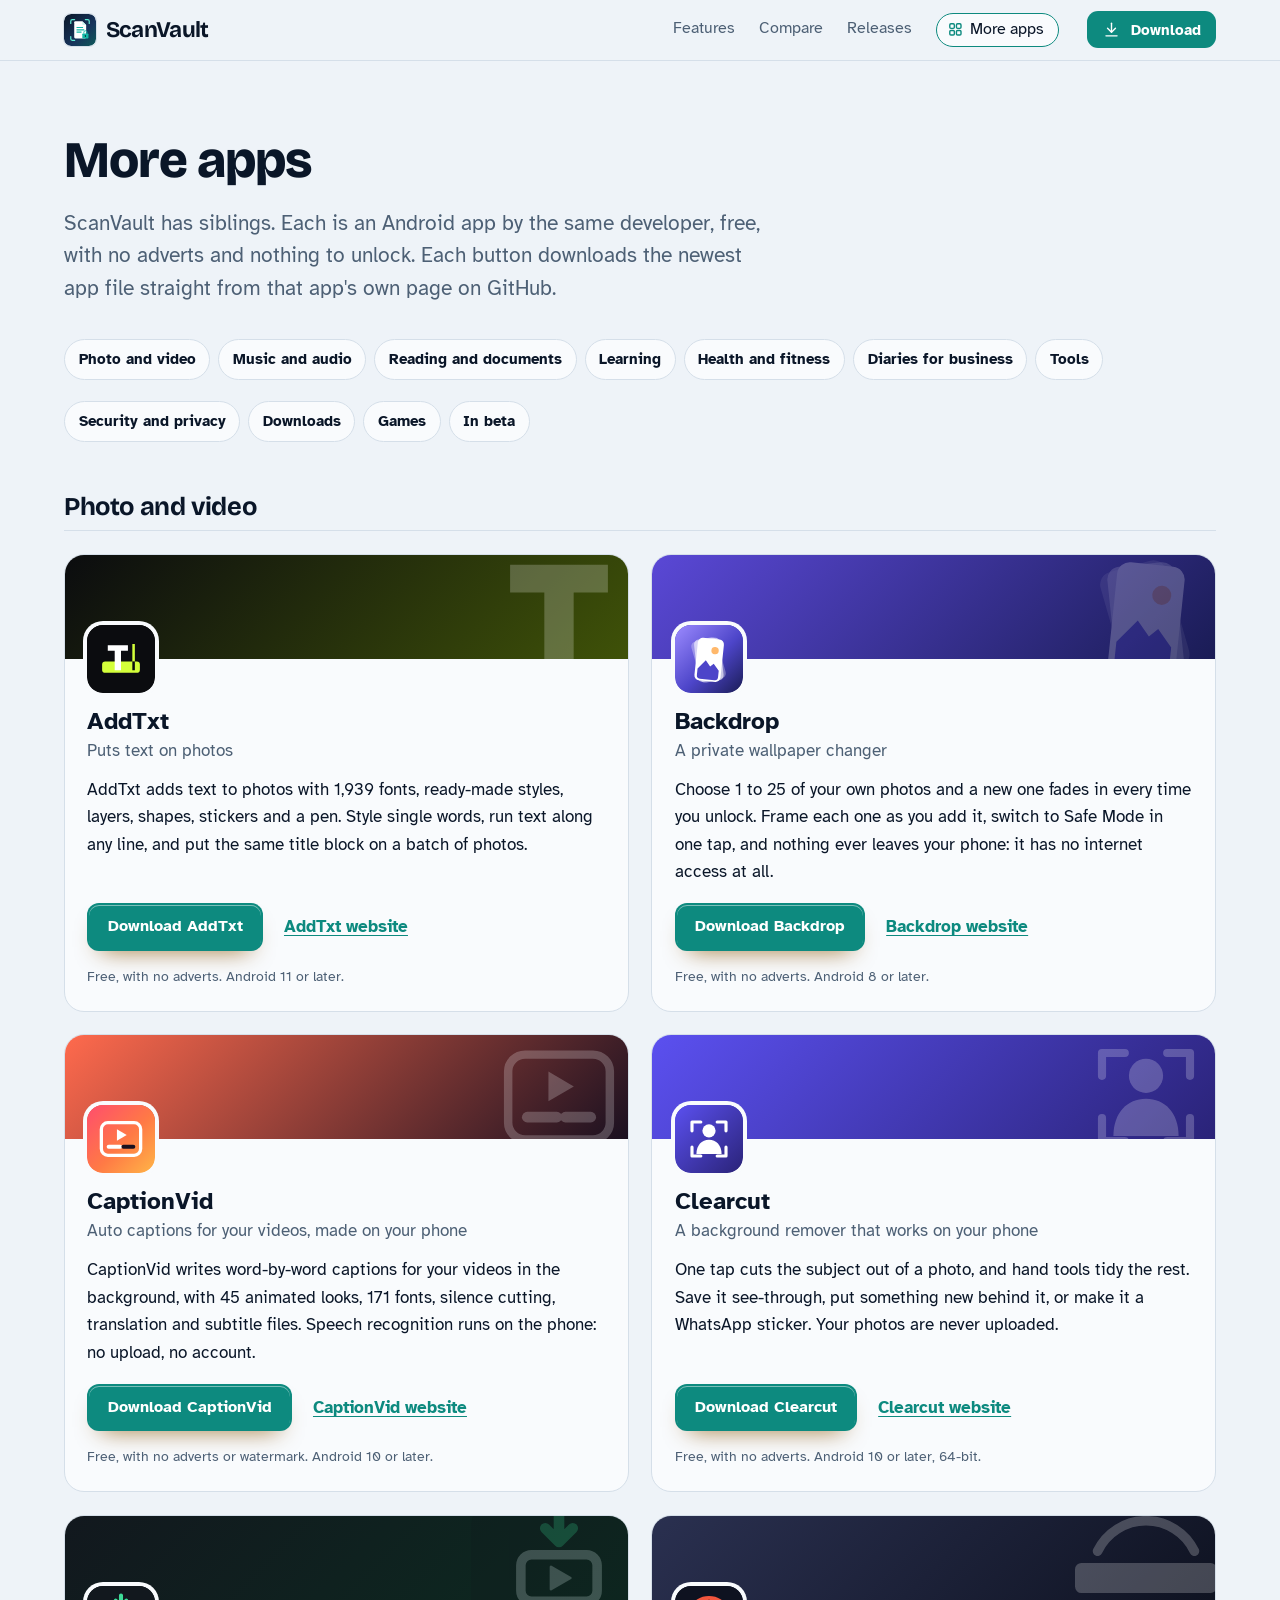
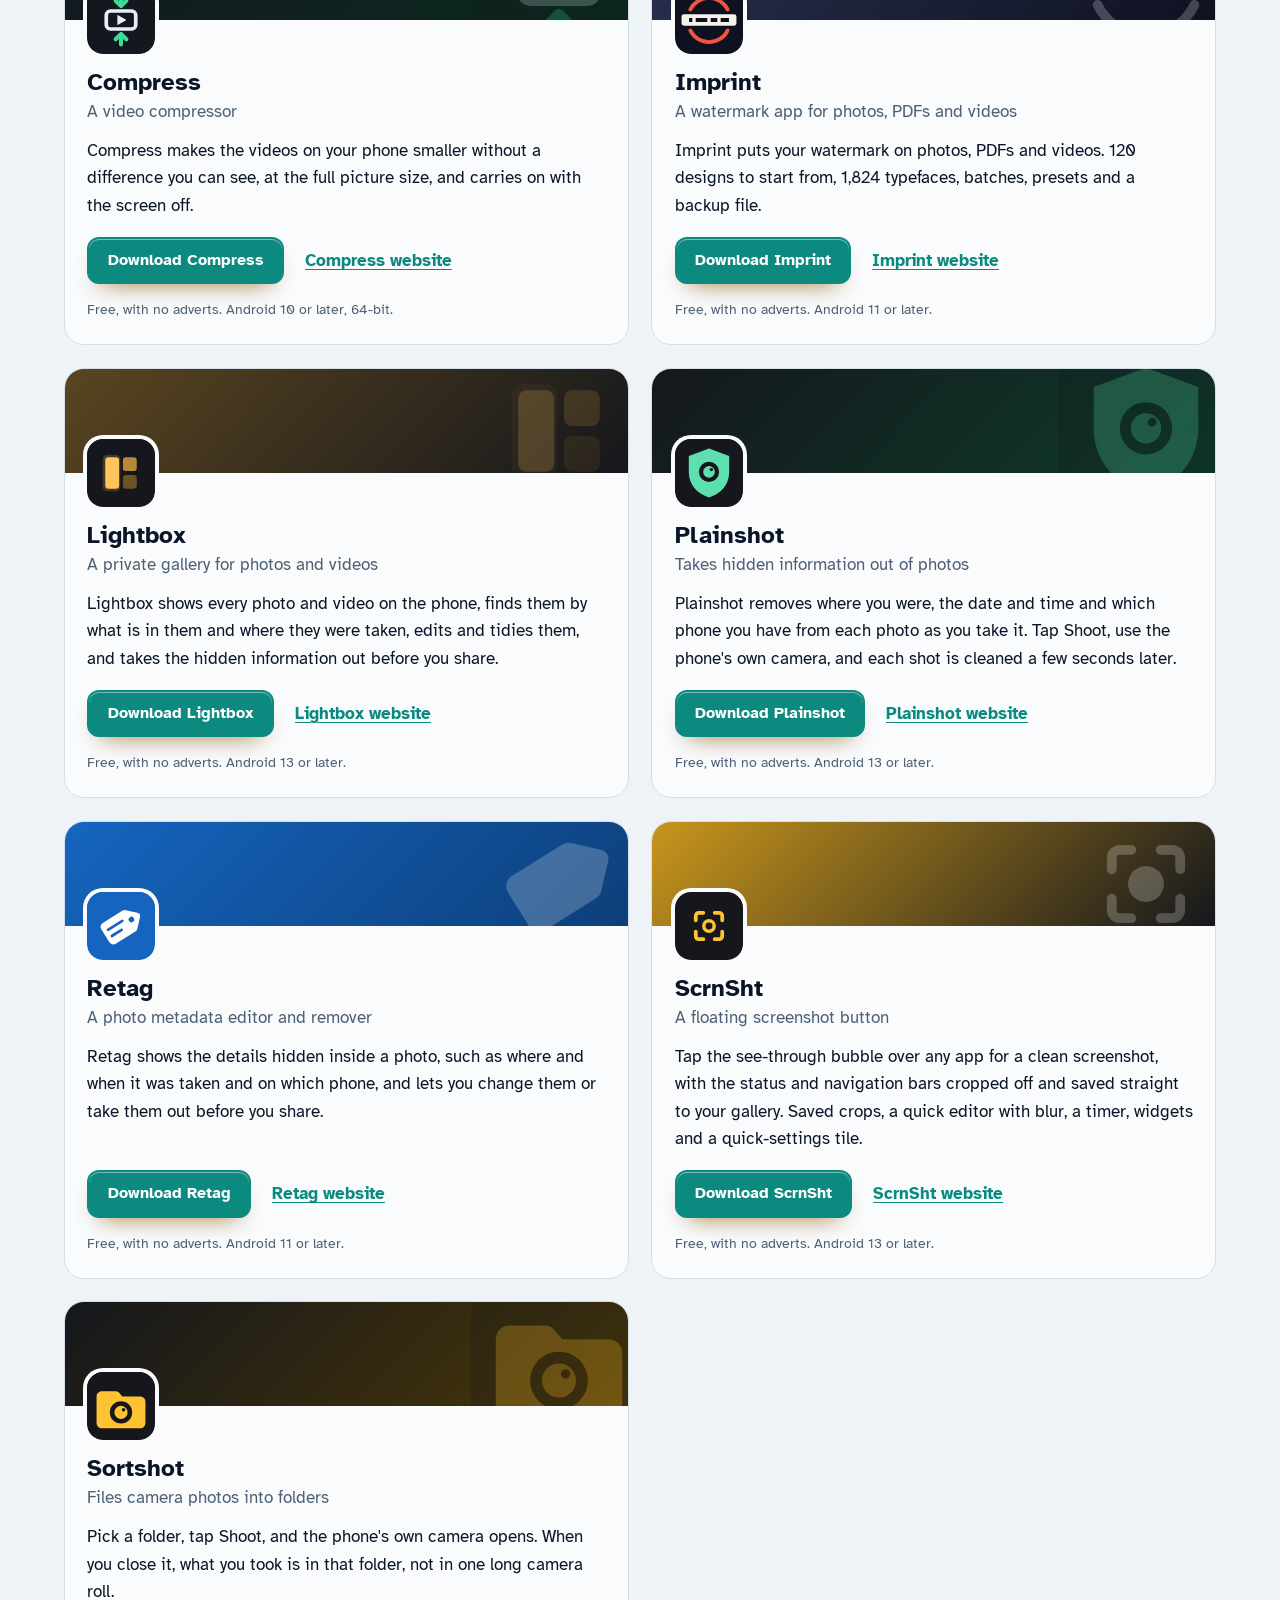
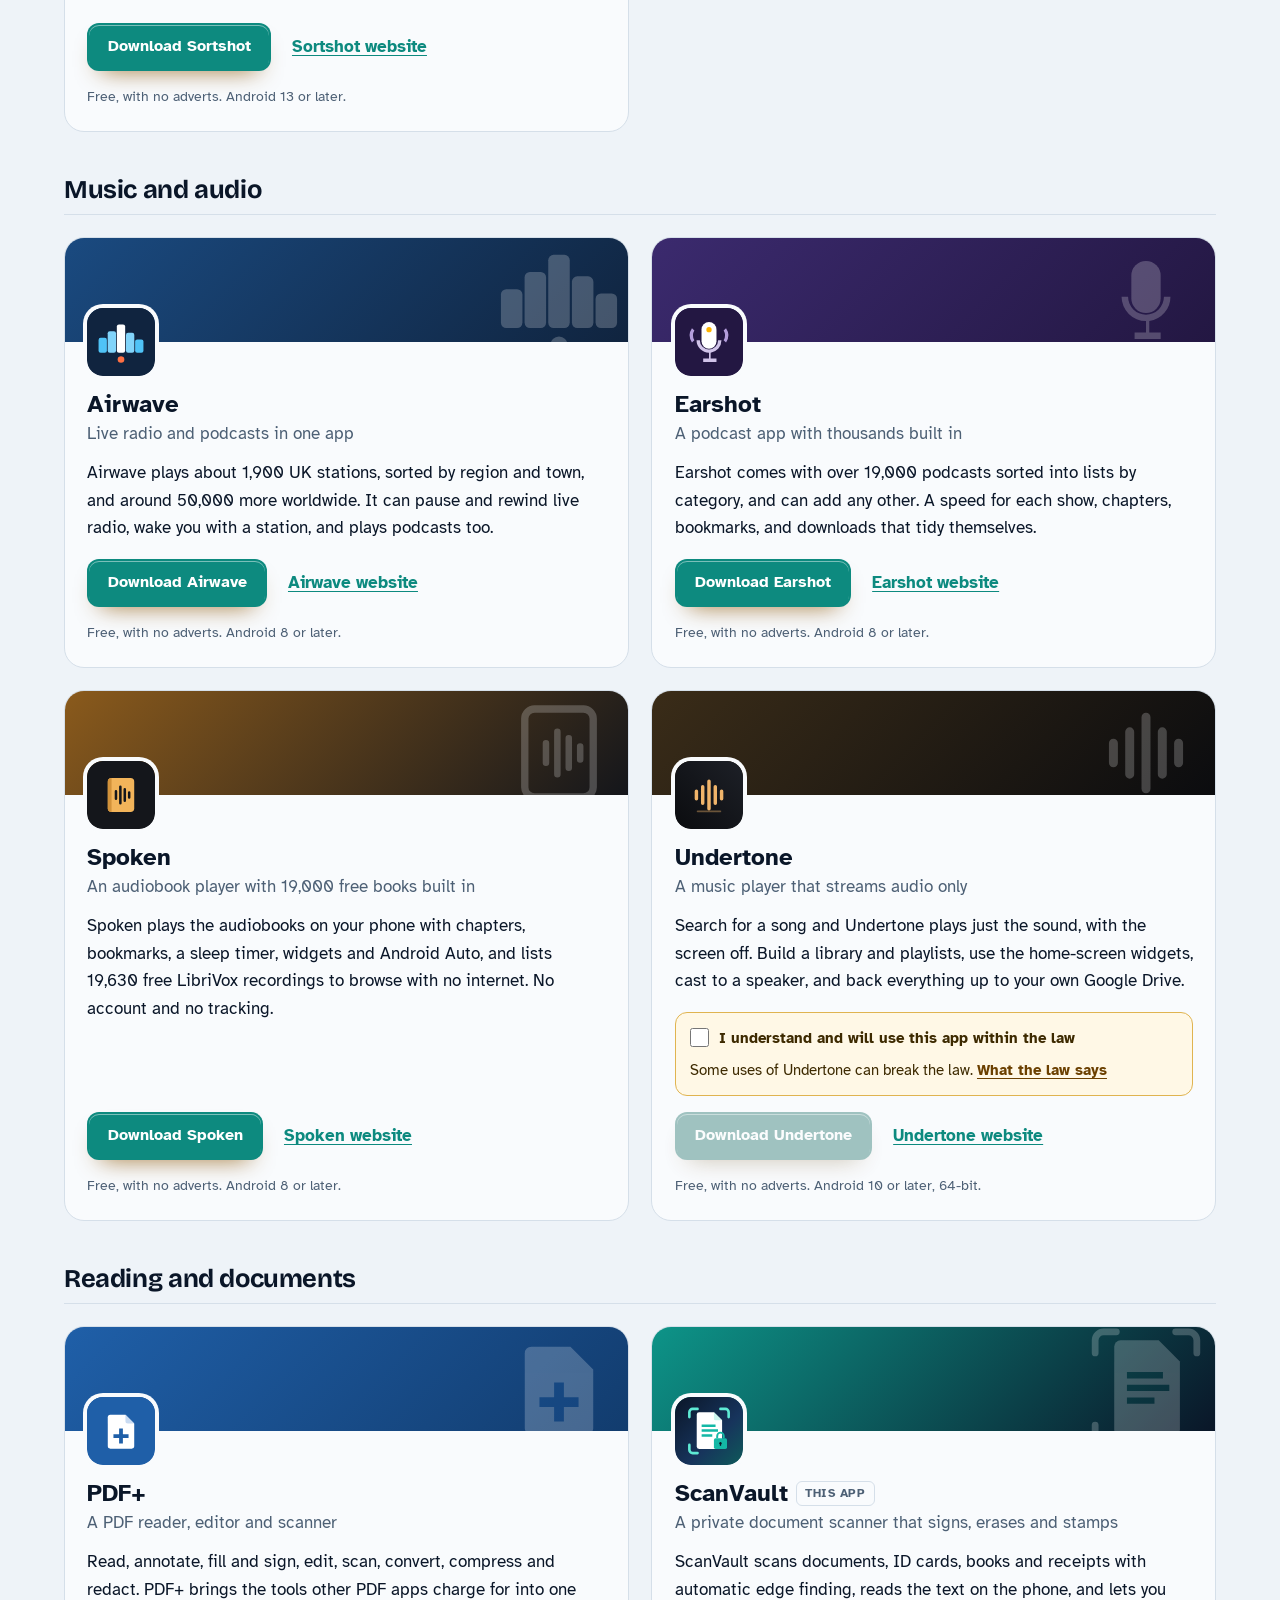
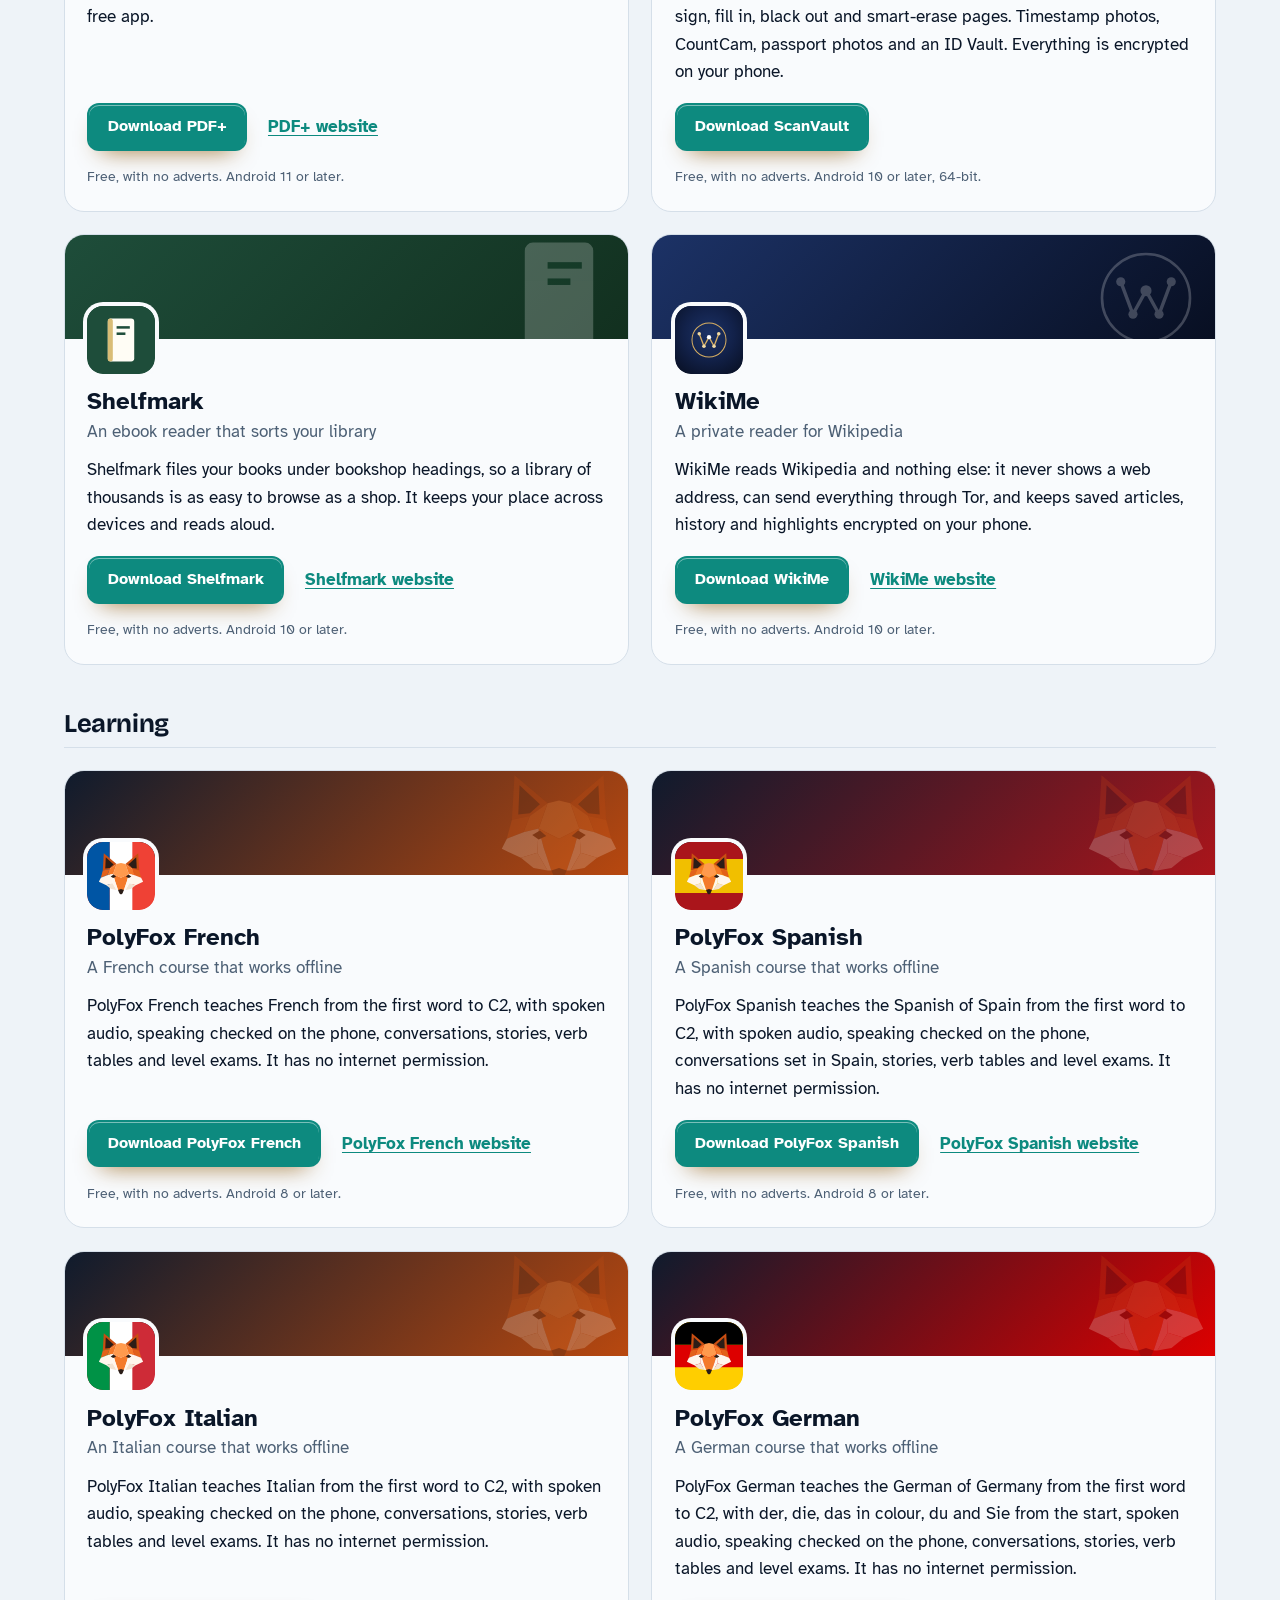
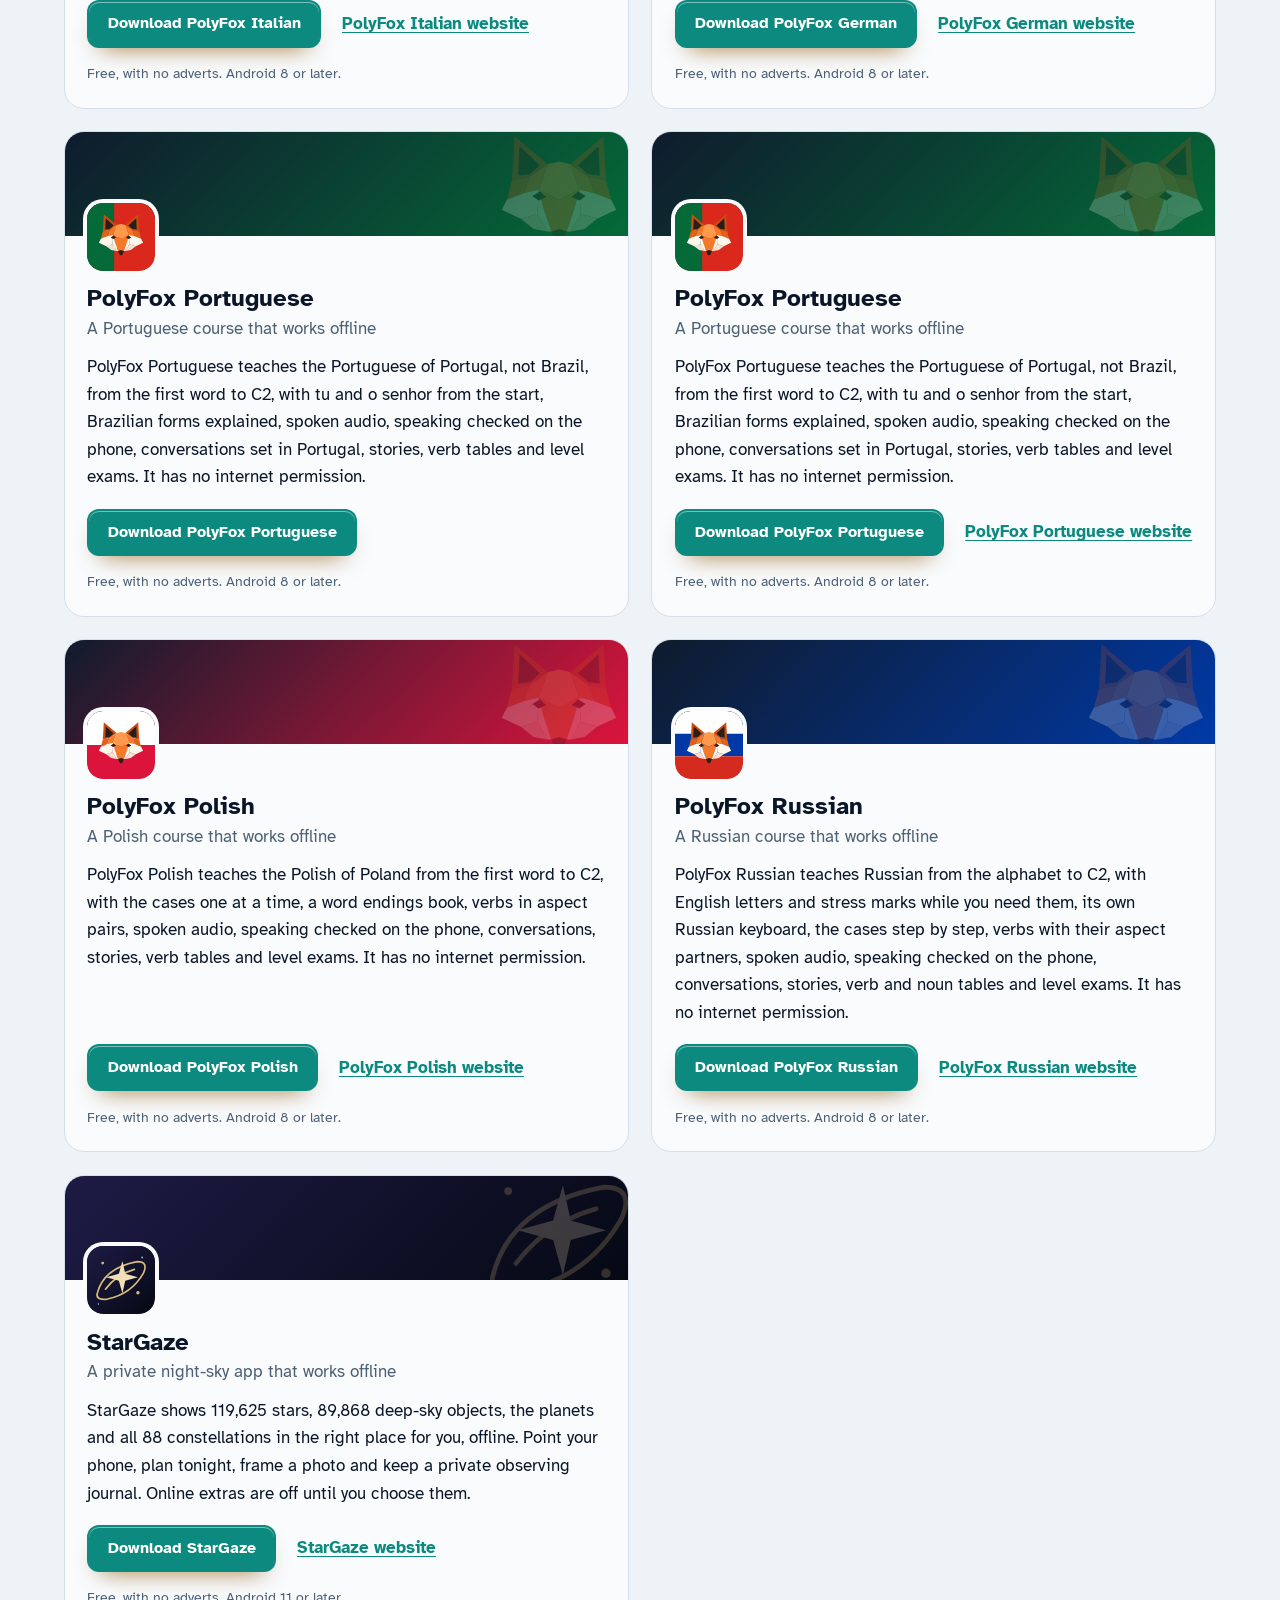
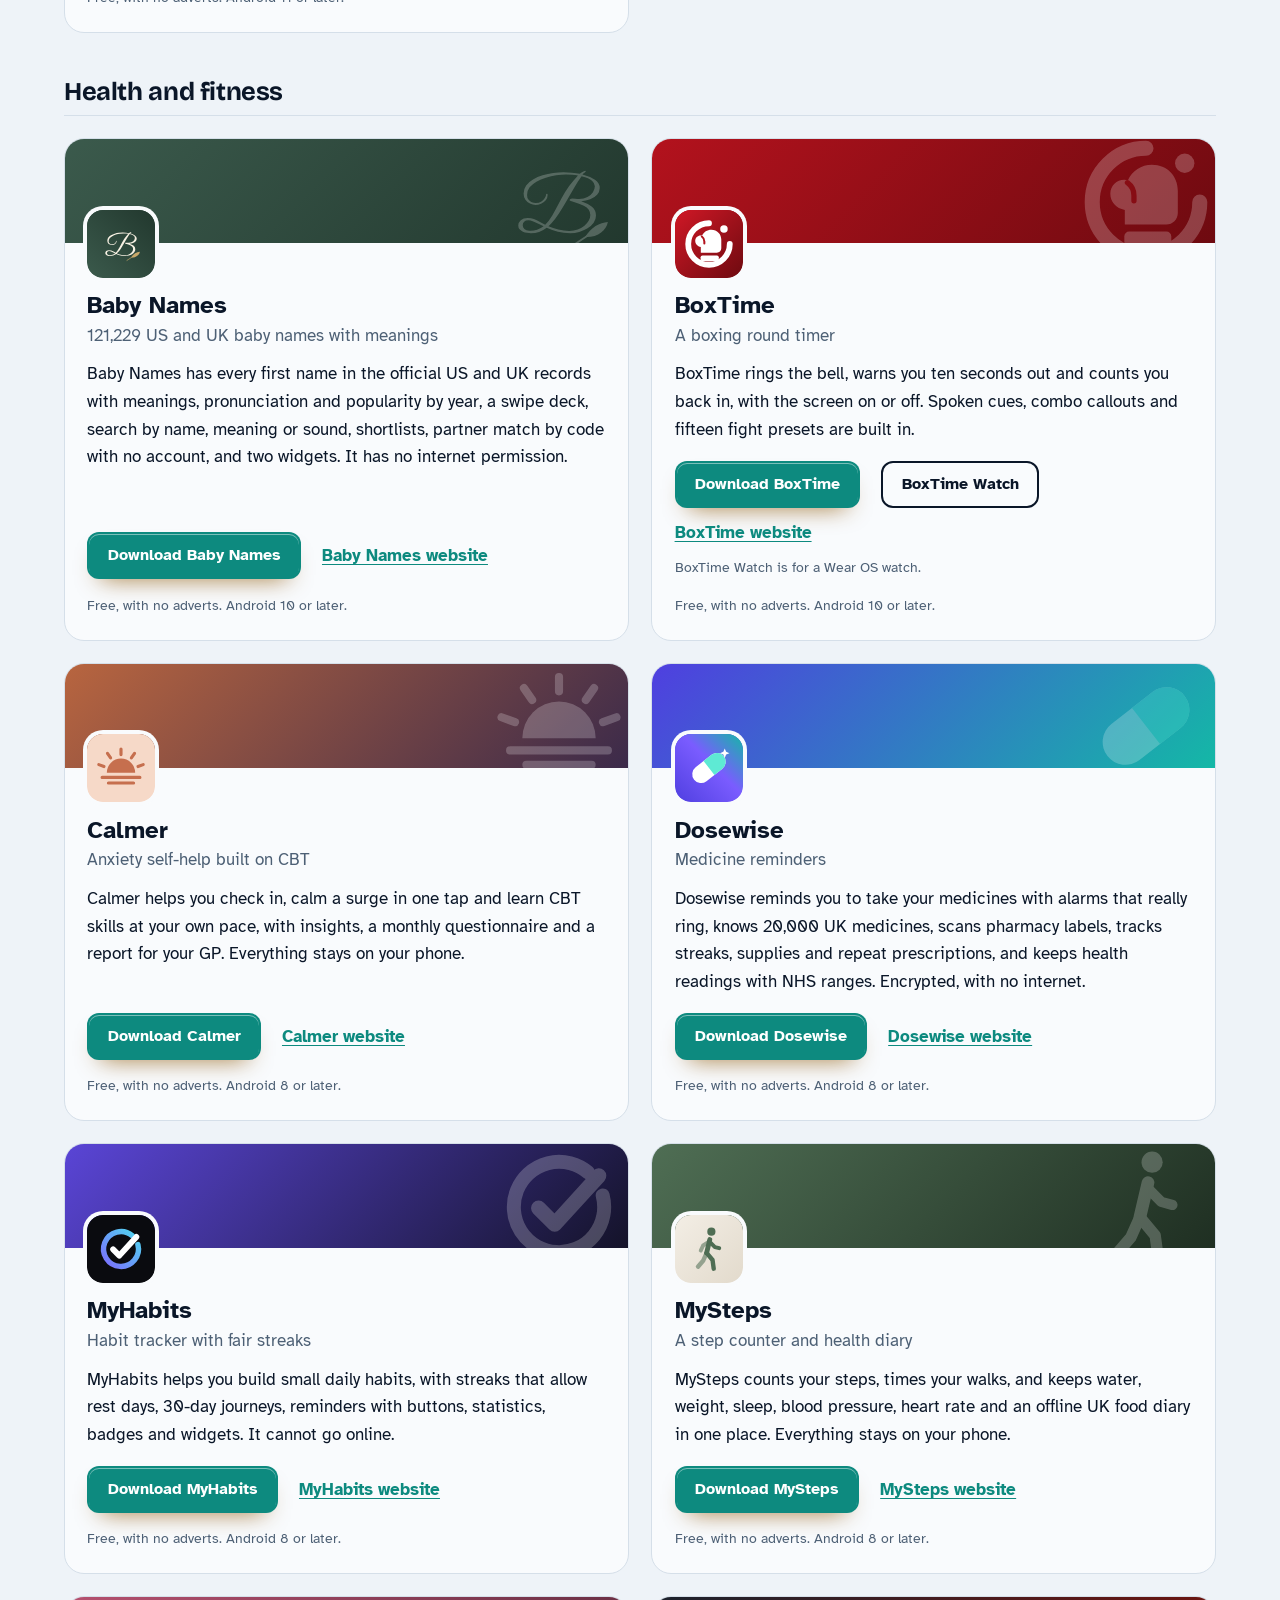
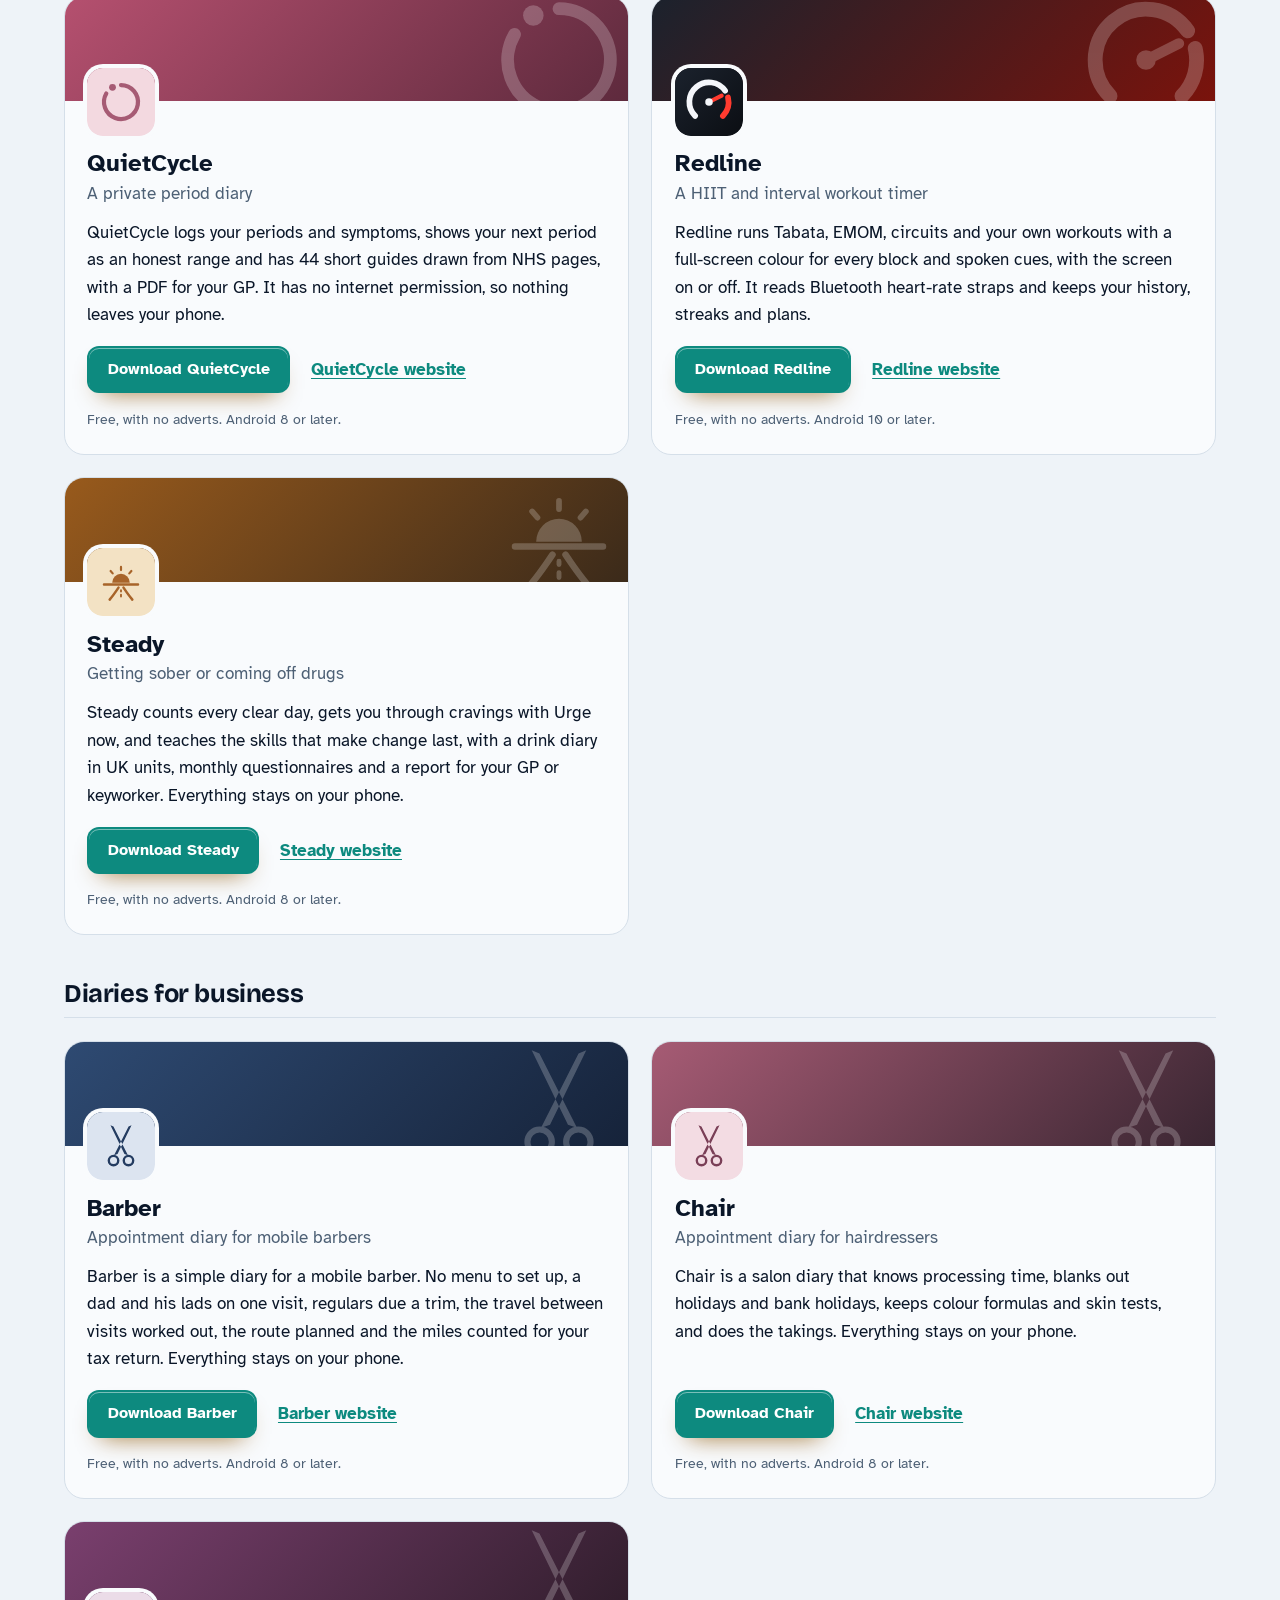
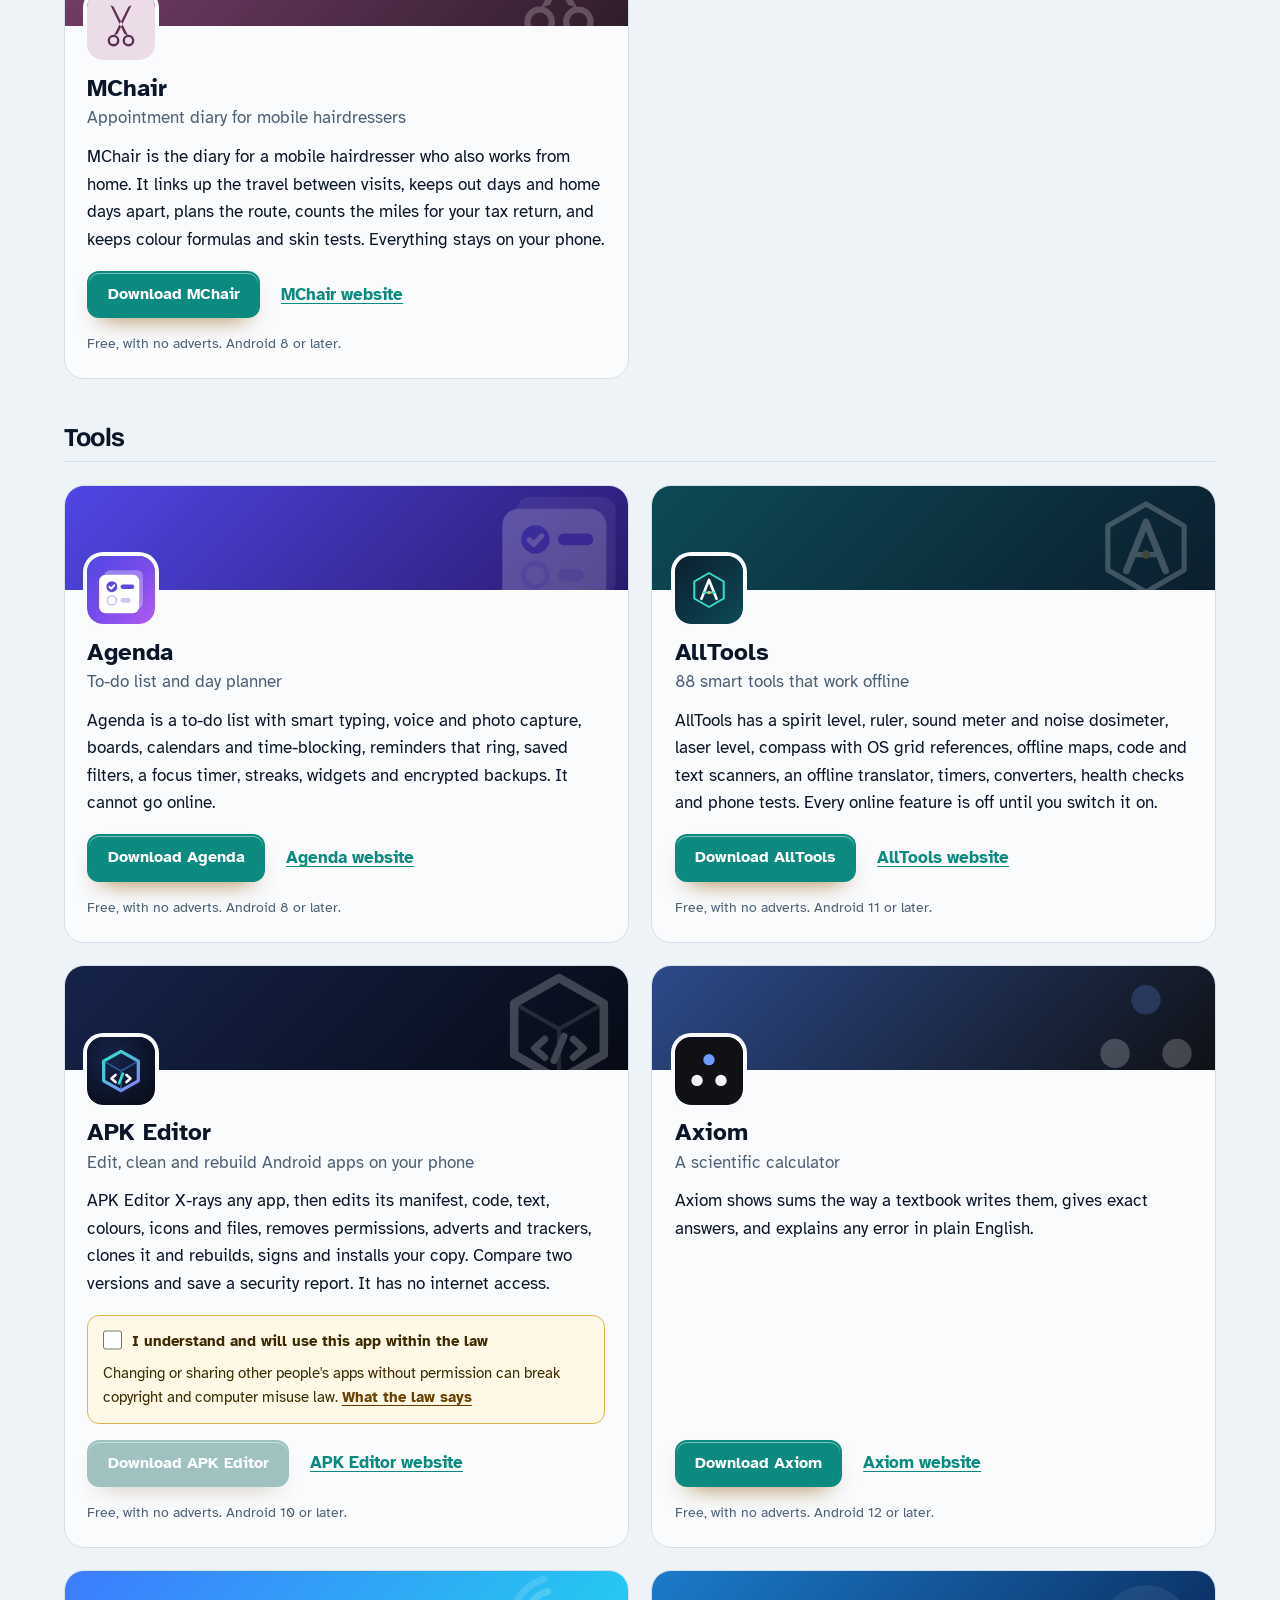
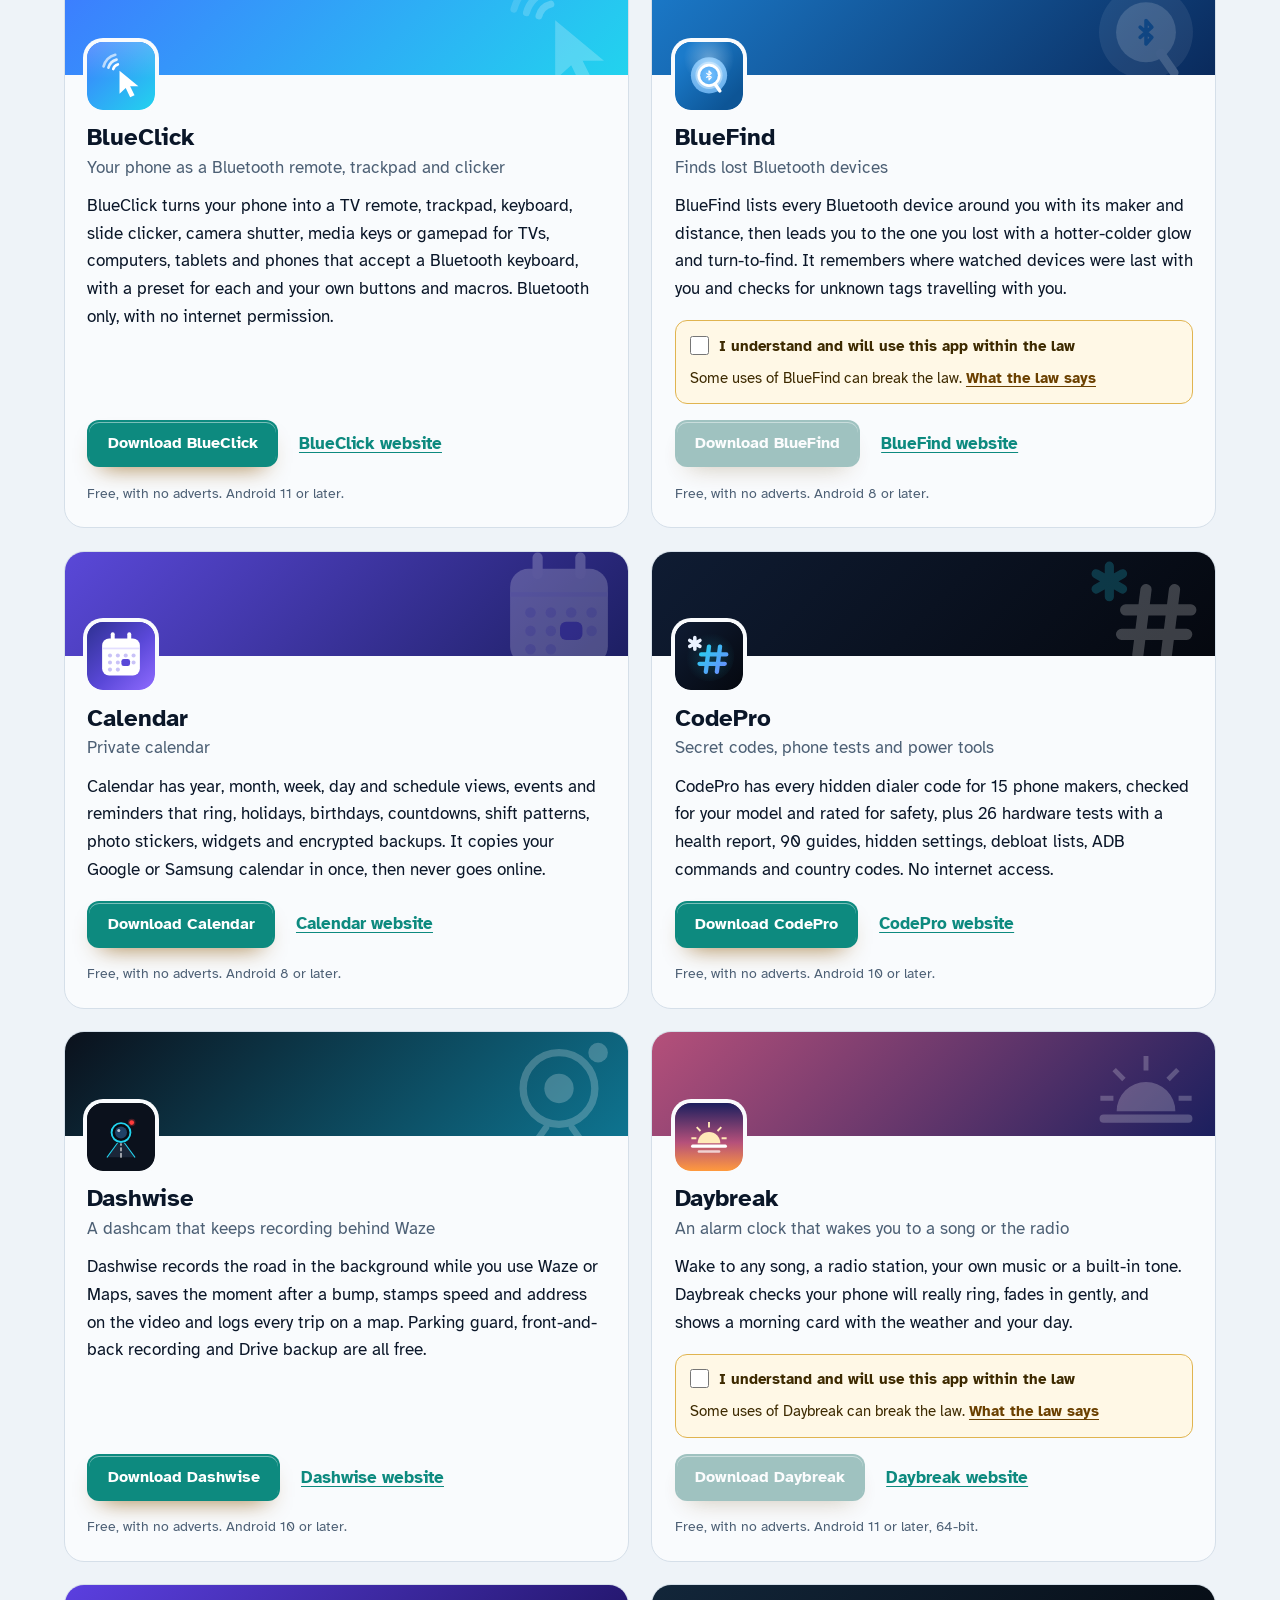
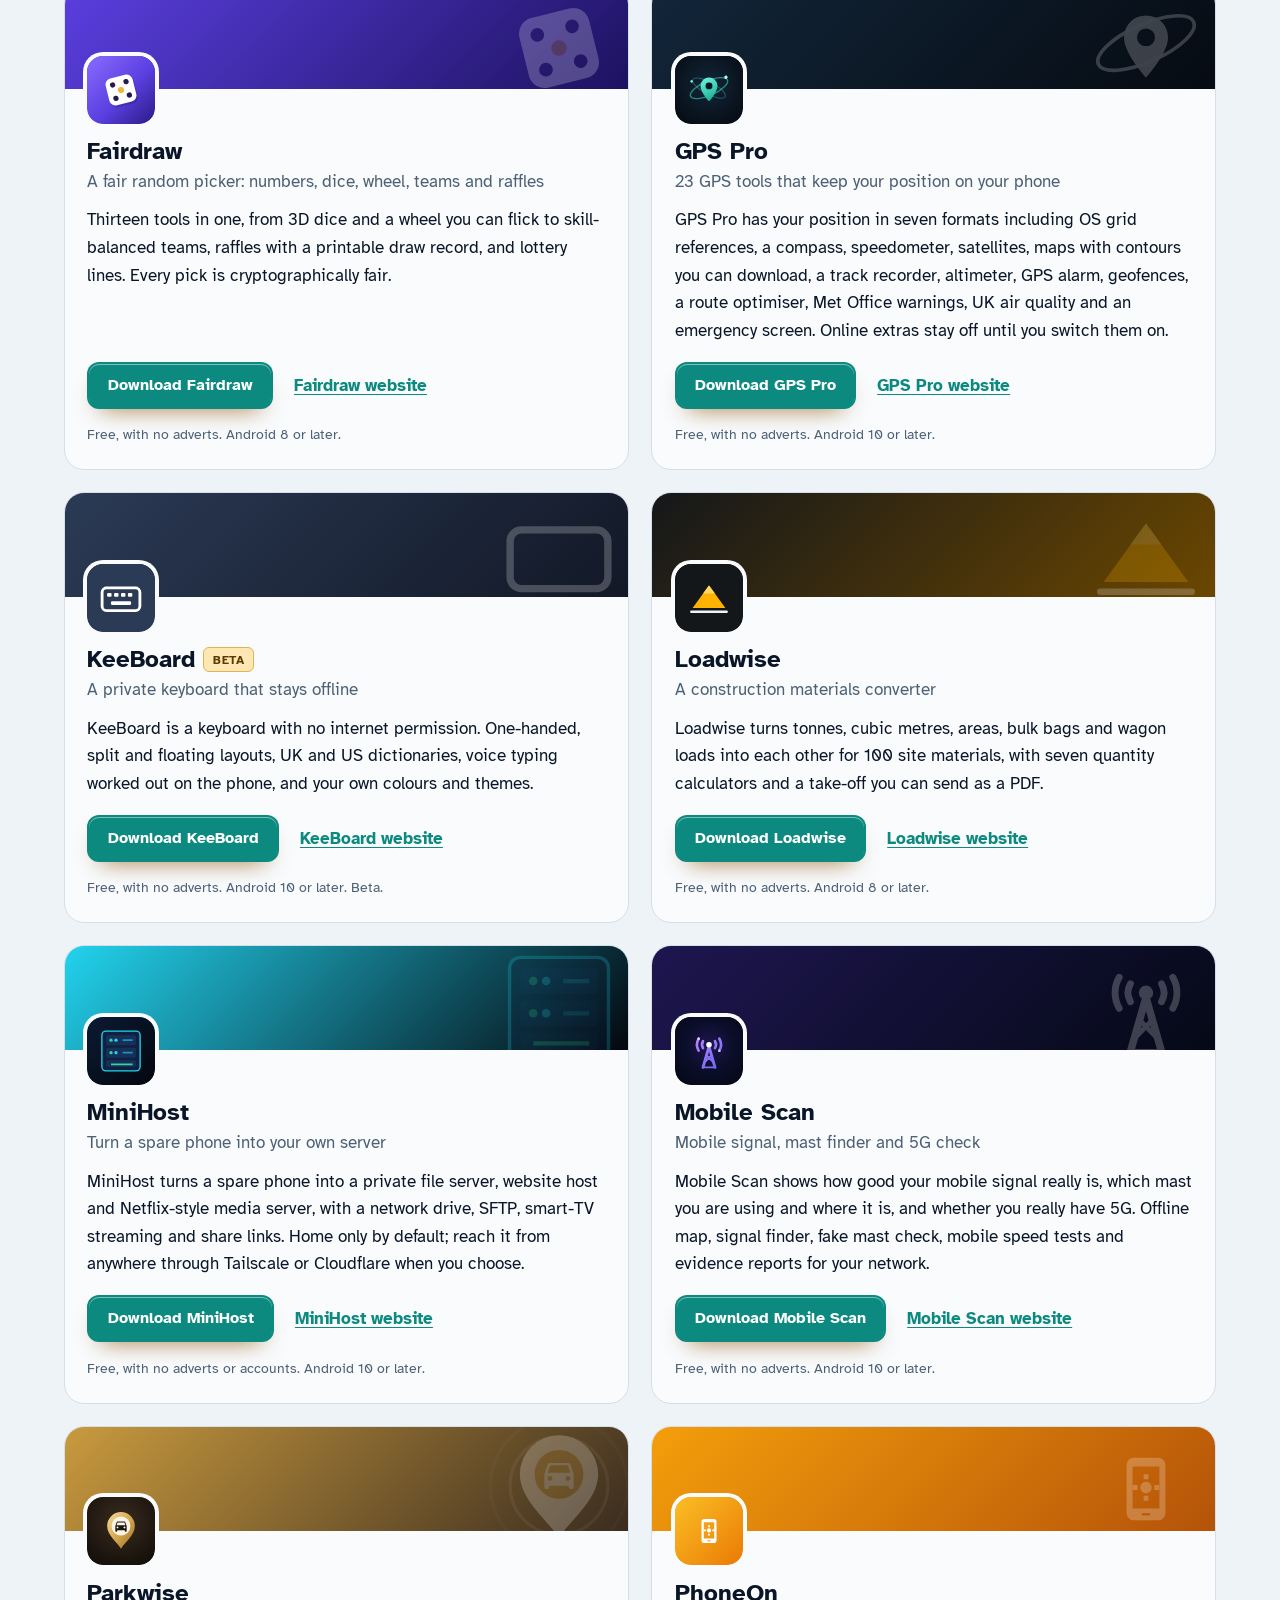
==== commit 5b701af8: "More apps: add BlueClick" ====
--- a/more-apps.html
+++ b/more-apps.html
@@ -4,7 +4,7 @@
 <meta charset="utf-8">
 <meta name="viewport" content="width=device-width, initial-scale=1">
 <title>More free Android apps from the maker of ScanVault</title>
-<meta name="description" content="All 97 free Android apps from the maker of ScanVault, in one list by category, each with its download and a link to its website.">
+<meta name="description" content="All 98 free Android apps from the maker of ScanVault, in one list by category, each with its download and a link to its website.">
 <meta name="author" content="Jonathan Jackson">
 <link rel="canonical" href="https://customgpter.github.io/scanvault/more-apps.html">
 <meta name="theme-color" content="#eef3f8" media="(prefers-color-scheme: light)">
@@ -12,7 +12,7 @@
 <meta property="og:type" content="website">
 <meta property="og:site_name" content="ScanVault">
 <meta property="og:title" content="More free Android apps from the maker of ScanVault">
-<meta property="og:description" content="All 97 free Android apps from the maker of ScanVault, in one list by category, each with its download and a link to its website.">
+<meta property="og:description" content="All 98 free Android apps from the maker of ScanVault, in one list by category, each with its download and a link to its website.">
 <meta property="og:url" content="https://customgpter.github.io/scanvault/more-apps.html">
 <meta property="og:image" content="https://customgpter.github.io/scanvault/assets/og.png">
 <meta property="og:image:width" content="1200">
@@ -26,7 +26,7 @@
 <link rel="preload" href="./assets/fonts/atkinson-hyperlegible-latin-400-normal.woff2" as="font" type="font/woff2" crossorigin>
 <link rel="stylesheet" href="./assets/site.css?v=1">
 <link rel="stylesheet" href="./assets/house.css?v=1">
-<script type="application/ld+json">{"@context":"https://schema.org","@type":"ItemList","name":"Apps from the maker of ScanVault","url":"https://customgpter.github.io/scanvault/more-apps.html","itemListElement":[{"@type":"ListItem","position":1,"name":"AddTxt","url":"https://customgpter.github.io/addtxt/"},{"@type":"ListItem","position":2,"name":"Backdrop","url":"https://customgpter.github.io/backdrop/"},{"@type":"ListItem","position":3,"name":"CaptionVid","url":"https://customgpter.github.io/captionvid/"},{"@type":"ListItem","position":4,"name":"Clearcut","url":"https://customgpter.github.io/clearcut/"},{"@type":"ListItem","position":5,"name":"Compress","url":"https://customgpter.github.io/compress/"},{"@type":"ListItem","position":6,"name":"Imprint","url":"https://customgpter.github.io/imprint/"},{"@type":"ListItem","position":7,"name":"Lightbox","url":"https://customgpter.github.io/lightbox/"},{"@type":"ListItem","position":8,"name":"Plainshot","url":"https://customgpter.github.io/plainshot/"},{"@type":"ListItem","position":9,"name":"Retag","url":"https://customgpter.github.io/retag/"},{"@type":"ListItem","position":10,"name":"ScrnSht","url":"https://customgpter.github.io/scrnsht/"},{"@type":"ListItem","position":11,"name":"Sortshot","url":"https://customgpter.github.io/sortshot/"},{"@type":"ListItem","position":12,"name":"Airwave","url":"https://customgpter.github.io/airwave/"},{"@type":"ListItem","position":13,"name":"Earshot","url":"https://customgpter.github.io/earshot/"},{"@type":"ListItem","position":14,"name":"Spoken","url":"https://customgpter.github.io/spoken/"},{"@type":"ListItem","position":15,"name":"Undertone","url":"https://customgpter.github.io/undertone/"},{"@type":"ListItem","position":16,"name":"PDF+","url":"https://customgpter.github.io/pdfplus/"},{"@type":"ListItem","position":17,"name":"ScanVault","url":"https://customgpter.github.io/scanvault/"},{"@type":"ListItem","position":18,"name":"Shelfmark","url":"https://customgpter.github.io/shelfmark/"},{"@type":"ListItem","position":19,"name":"WikiMe","url":"https://customgpter.github.io/wikime/"},{"@type":"ListItem","position":20,"name":"PolyFox French","url":"https://customgpter.github.io/polyfox/"},{"@type":"ListItem","position":21,"name":"PolyFox German","url":"https://customgpter.github.io/polyfox-german/"},{"@type":"ListItem","position":22,"name":"PolyFox Portuguese","url":"https://customgpter.github.io/polyfox-portuguese/"},{"@type":"ListItem","position":23,"name":"PolyFox Polish","url":"https://customgpter.github.io/polyfox-polish/"},{"@type":"ListItem","position":24,"name":"PolyFox Russian","url":"https://customgpter.github.io/polyfox-russian/"},{"@type":"ListItem","position":25,"name":"StarGaze","url":"https://customgpter.github.io/stargaze/"},{"@type":"ListItem","position":26,"name":"Baby Names","url":"https://customgpter.github.io/babynames/"},{"@type":"ListItem","position":27,"name":"BoxTime","url":"https://customgpter.github.io/boxtime/"},{"@type":"ListItem","position":28,"name":"Calmer","url":"https://customgpter.github.io/calmer/"},{"@type":"ListItem","position":29,"name":"Dosewise","url":"https://customgpter.github.io/dosewise/"},{"@type":"ListItem","position":30,"name":"MyHabits","url":"https://customgpter.github.io/myhabits/"},{"@type":"ListItem","position":31,"name":"MySteps","url":"https://customgpter.github.io/mysteps/"},{"@type":"ListItem","position":32,"name":"QuietCycle","url":"https://customgpter.github.io/quietcycle/"},{"@type":"ListItem","position":33,"name":"Redline","url":"https://customgpter.github.io/redline/"},{"@type":"ListItem","position":34,"name":"Steady","url":"https://customgpter.github.io/steady/"},{"@type":"ListItem","position":35,"name":"Barber","url":"https://customgpter.github.io/barber/"},{"@type":"ListItem","position":36,"name":"Chair","url":"https://customgpter.github.io/chair/"},{"@type":"ListItem","position":37,"name":"MChair","url":"https://customgpter.github.io/mchair/"},{"@type":"ListItem","position":38,"name":"Agenda","url":"https://customgpter.github.io/agenda/"},{"@type":"ListItem","position":39,"name":"AllTools","url":"https://customgpter.github.io/alltools/"},{"@type":"ListItem","position":40,"name":"APK Editor","url":"https://customgpter.github.io/apkeditor/"},{"@type":"ListItem","position":41,"name":"Axiom","url":"https://customgpter.github.io/axiom/"},{"@type":"ListItem","position":42,"name":"BlueFind","url":"https://customgpter.github.io/bluefind/"},{"@type":"ListItem","position":43,"name":"Calendar","url":"https://customgpter.github.io/calendar/"},{"@type":"ListItem","position":44,"name":"CodePro","url":"https://customgpter.github.io/codepro/"},{"@type":"ListItem","position":45,"name":"Dashwise","url":"https://customgpter.github.io/dashwise/"},{"@type":"ListItem","position":46,"name":"Daybreak","url":"https://customgpter.github.io/daybreak/"},{"@type":"ListItem","position":47,"name":"Fairdraw","url":"https://customgpter.github.io/fairdraw/"},{"@type":"ListItem","position":48,"name":"GPS Pro","url":"https://customgpter.github.io/gpspro/"},{"@type":"ListItem","position":49,"name":"KeeBoard","url":"https://customgpter.github.io/keeboard/"},{"@type":"ListItem","position":50,"name":"Loadwise","url":"https://customgpter.github.io/loadwise/"},{"@type":"ListItem","position":51,"name":"MiniHost","url":"https://customgpter.github.io/minihost/"},{"@type":"ListItem","position":52,"name":"Mobile Scan","url":"https://customgpter.github.io/mobilescan/"},{"@type":"ListItem","position":53,"name":"Parkwise","url":"https://customgpter.github.io/parkwise/"},{"@type":"ListItem","position":54,"name":"Pocketmind","url":"https://customgpter.github.io/pocketmind/"},{"@type":"ListItem","position":55,"name":"Refine","url":"https://customgpter.github.io/refine/"},{"@type":"ListItem","position":56,"name":"Shiftwise","url":"https://customgpter.github.io/shiftwise/"},{"@type":"ListItem","position":57,"name":"SimpleCalc","url":"https://customgpter.github.io/simplecalc/"},{"@type":"ListItem","position":58,"name":"Skyline","url":"https://customgpter.github.io/skyline/"},{"@type":"ListItem","position":59,"name":"Slipway","url":"https://customgpter.github.io/slipway/"},{"@type":"ListItem","position":60,"name":"Tagger","url":"https://customgpter.github.io/tagger/"},{"@type":"ListItem","position":61,"name":"TotalClean","url":"https://customgpter.github.io/totalclean/"},{"@type":"ListItem","position":62,"name":"TVLink","url":"https://customgpter.github.io/tvlink/"},{"@type":"ListItem","position":63,"name":"Unbox","url":"https://customgpter.github.io/unbox/"},{"@type":"ListItem","position":64,"name":"WhatsKeep","url":"https://customgpter.github.io/whatskeep/"},{"@type":"ListItem","position":65,"name":"WiFi Scan","url":"https://customgpter.github.io/wifiscan/"},{"@type":"ListItem","position":66,"name":"Auditly","url":"https://customgpter.github.io/auditly/"},{"@type":"ListItem","position":67,"name":"Backchannel","url":"https://customgpter.github.io/backchannel/"},{"@type":"ListItem","position":68,"name":"ENotes","url":"https://customgpter.github.io/enotes/"},{"@type":"ListItem","position":69,"name":"FindMe","url":"https://customgpter.github.io/findme/"},{"@type":"ListItem","position":70,"name":"iLock","url":"https://customgpter.github.io/ilock/"},{"@type":"ListItem","position":71,"name":"ImSafe","url":"https://customgpter.github.io/imsafe/"},{"@type":"ListItem","position":72,"name":"IShred","url":"https://customgpter.github.io/ishred/"},{"@type":"ListItem","position":73,"name":"LockBox","url":"https://customgpter.github.io/lockbox/"},{"@type":"ListItem","position":74,"name":"PassVault","url":"https://customgpter.github.io/passvault/"},{"@type":"ListItem","position":75,"name":"SpyFind","url":"https://customgpter.github.io/spyfind/"},{"@type":"ListItem","position":76,"name":"TextWipe","url":"https://customgpter.github.io/textwipe/"},{"@type":"ListItem","position":77,"name":"Tracewire","url":"https://customgpter.github.io/tracewire/"},{"@type":"ListItem","position":78,"name":"Vigil","url":"https://customgpter.github.io/vigil/"},{"@type":"ListItem","position":79,"name":"Grab","url":"https://customgpter.github.io/grab/"},{"@type":"ListItem","position":80,"name":"Swarm","url":"https://customgpter.github.io/swarm/"},{"@type":"ListItem","position":81,"name":"Plane Games","url":"https://customgpter.github.io/plane-games/"},{"@type":"ListItem","position":82,"name":"Ninefold","url":"https://customgpter.github.io/ninefold/"},{"@type":"ListItem","position":83,"name":"Cubewise","url":"https://customgpter.github.io/cubewise/"},{"@type":"ListItem","position":84,"name":"Tilewise","url":"https://customgpter.github.io/tilewise/"},{"@type":"ListItem","position":85,"name":"Letterwise","url":"https://customgpter.github.io/letterwise/"},{"@type":"ListItem","position":86,"name":"Kingside","url":"https://customgpter.github.io/kingside/"},{"@type":"ListItem","position":87,"name":"Deckhand","url":"https://customgpter.github.io/deckhand/"},{"@type":"ListItem","position":88,"name":"SNESForge","url":"https://customgpter.github.io/snesforge/"},{"@type":"ListItem","position":89,"name":"Fame Boy","url":"https://customgpter.github.io/fameboy/"},{"@type":"ListItem","position":90,"name":"PSPPro","url":"https://customgpter.github.io/psppro/"},{"@type":"ListItem","position":91,"name":"MegaGen","url":"https://customgpter.github.io/megagen/"},{"@type":"ListItem","position":92,"name":"QVR","url":"https://customgpter.github.io/qvr/"},{"@type":"ListItem","position":93,"name":"QVR Watch","url":"https://customgpter.github.io/qvr-watch/"},{"@type":"ListItem","position":94,"name":"QVRLite","url":"https://customgpter.github.io/qvrlite/"},{"@type":"ListItem","position":95,"name":"Onionz","url":"https://customgpter.github.io/onionz/"},{"@type":"ListItem","position":96,"name":"OnionzWeb","url":"https://customgpter.github.io/onionzweb/"}]}</script>
+<script type="application/ld+json">{"@context":"https://schema.org","@type":"ItemList","name":"Apps from the maker of ScanVault","url":"https://customgpter.github.io/scanvault/more-apps.html","itemListElement":[{"@type":"ListItem","position":1,"name":"AddTxt","url":"https://customgpter.github.io/addtxt/"},{"@type":"ListItem","position":2,"name":"Backdrop","url":"https://customgpter.github.io/backdrop/"},{"@type":"ListItem","position":3,"name":"CaptionVid","url":"https://customgpter.github.io/captionvid/"},{"@type":"ListItem","position":4,"name":"Clearcut","url":"https://customgpter.github.io/clearcut/"},{"@type":"ListItem","position":5,"name":"Compress","url":"https://customgpter.github.io/compress/"},{"@type":"ListItem","position":6,"name":"Imprint","url":"https://customgpter.github.io/imprint/"},{"@type":"ListItem","position":7,"name":"Lightbox","url":"https://customgpter.github.io/lightbox/"},{"@type":"ListItem","position":8,"name":"Plainshot","url":"https://customgpter.github.io/plainshot/"},{"@type":"ListItem","position":9,"name":"Retag","url":"https://customgpter.github.io/retag/"},{"@type":"ListItem","position":10,"name":"ScrnSht","url":"https://customgpter.github.io/scrnsht/"},{"@type":"ListItem","position":11,"name":"Sortshot","url":"https://customgpter.github.io/sortshot/"},{"@type":"ListItem","position":12,"name":"Airwave","url":"https://customgpter.github.io/airwave/"},{"@type":"ListItem","position":13,"name":"Earshot","url":"https://customgpter.github.io/earshot/"},{"@type":"ListItem","position":14,"name":"Spoken","url":"https://customgpter.github.io/spoken/"},{"@type":"ListItem","position":15,"name":"Undertone","url":"https://customgpter.github.io/undertone/"},{"@type":"ListItem","position":16,"name":"PDF+","url":"https://customgpter.github.io/pdfplus/"},{"@type":"ListItem","position":17,"name":"ScanVault","url":"https://customgpter.github.io/scanvault/"},{"@type":"ListItem","position":18,"name":"Shelfmark","url":"https://customgpter.github.io/shelfmark/"},{"@type":"ListItem","position":19,"name":"WikiMe","url":"https://customgpter.github.io/wikime/"},{"@type":"ListItem","position":20,"name":"PolyFox French","url":"https://customgpter.github.io/polyfox/"},{"@type":"ListItem","position":21,"name":"PolyFox German","url":"https://customgpter.github.io/polyfox-german/"},{"@type":"ListItem","position":22,"name":"PolyFox Portuguese","url":"https://customgpter.github.io/polyfox-portuguese/"},{"@type":"ListItem","position":23,"name":"PolyFox Polish","url":"https://customgpter.github.io/polyfox-polish/"},{"@type":"ListItem","position":24,"name":"PolyFox Russian","url":"https://customgpter.github.io/polyfox-russian/"},{"@type":"ListItem","position":25,"name":"StarGaze","url":"https://customgpter.github.io/stargaze/"},{"@type":"ListItem","position":26,"name":"Baby Names","url":"https://customgpter.github.io/babynames/"},{"@type":"ListItem","position":27,"name":"BoxTime","url":"https://customgpter.github.io/boxtime/"},{"@type":"ListItem","position":28,"name":"Calmer","url":"https://customgpter.github.io/calmer/"},{"@type":"ListItem","position":29,"name":"Dosewise","url":"https://customgpter.github.io/dosewise/"},{"@type":"ListItem","position":30,"name":"MyHabits","url":"https://customgpter.github.io/myhabits/"},{"@type":"ListItem","position":31,"name":"MySteps","url":"https://customgpter.github.io/mysteps/"},{"@type":"ListItem","position":32,"name":"QuietCycle","url":"https://customgpter.github.io/quietcycle/"},{"@type":"ListItem","position":33,"name":"Redline","url":"https://customgpter.github.io/redline/"},{"@type":"ListItem","position":34,"name":"Steady","url":"https://customgpter.github.io/steady/"},{"@type":"ListItem","position":35,"name":"Barber","url":"https://customgpter.github.io/barber/"},{"@type":"ListItem","position":36,"name":"Chair","url":"https://customgpter.github.io/chair/"},{"@type":"ListItem","position":37,"name":"MChair","url":"https://customgpter.github.io/mchair/"},{"@type":"ListItem","position":38,"name":"Agenda","url":"https://customgpter.github.io/agenda/"},{"@type":"ListItem","position":39,"name":"AllTools","url":"https://customgpter.github.io/alltools/"},{"@type":"ListItem","position":40,"name":"APK Editor","url":"https://customgpter.github.io/apkeditor/"},{"@type":"ListItem","position":41,"name":"Axiom","url":"https://customgpter.github.io/axiom/"},{"@type":"ListItem","position":42,"name":"BlueClick","url":"https://customgpter.github.io/blueclick/"},{"@type":"ListItem","position":43,"name":"BlueFind","url":"https://customgpter.github.io/bluefind/"},{"@type":"ListItem","position":44,"name":"Calendar","url":"https://customgpter.github.io/calendar/"},{"@type":"ListItem","position":45,"name":"CodePro","url":"https://customgpter.github.io/codepro/"},{"@type":"ListItem","position":46,"name":"Dashwise","url":"https://customgpter.github.io/dashwise/"},{"@type":"ListItem","position":47,"name":"Daybreak","url":"https://customgpter.github.io/daybreak/"},{"@type":"ListItem","position":48,"name":"Fairdraw","url":"https://customgpter.github.io/fairdraw/"},{"@type":"ListItem","position":49,"name":"GPS Pro","url":"https://customgpter.github.io/gpspro/"},{"@type":"ListItem","position":50,"name":"KeeBoard","url":"https://customgpter.github.io/keeboard/"},{"@type":"ListItem","position":51,"name":"Loadwise","url":"https://customgpter.github.io/loadwise/"},{"@type":"ListItem","position":52,"name":"MiniHost","url":"https://customgpter.github.io/minihost/"},{"@type":"ListItem","position":53,"name":"Mobile Scan","url":"https://customgpter.github.io/mobilescan/"},{"@type":"ListItem","position":54,"name":"Parkwise","url":"https://customgpter.github.io/parkwise/"},{"@type":"ListItem","position":55,"name":"Pocketmind","url":"https://customgpter.github.io/pocketmind/"},{"@type":"ListItem","position":56,"name":"Refine","url":"https://customgpter.github.io/refine/"},{"@type":"ListItem","position":57,"name":"Shiftwise","url":"https://customgpter.github.io/shiftwise/"},{"@type":"ListItem","position":58,"name":"SimpleCalc","url":"https://customgpter.github.io/simplecalc/"},{"@type":"ListItem","position":59,"name":"Skyline","url":"https://customgpter.github.io/skyline/"},{"@type":"ListItem","position":60,"name":"Slipway","url":"https://customgpter.github.io/slipway/"},{"@type":"ListItem","position":61,"name":"Tagger","url":"https://customgpter.github.io/tagger/"},{"@type":"ListItem","position":62,"name":"TotalClean","url":"https://customgpter.github.io/totalclean/"},{"@type":"ListItem","position":63,"name":"TVLink","url":"https://customgpter.github.io/tvlink/"},{"@type":"ListItem","position":64,"name":"Unbox","url":"https://customgpter.github.io/unbox/"},{"@type":"ListItem","position":65,"name":"WhatsKeep","url":"https://customgpter.github.io/whatskeep/"},{"@type":"ListItem","position":66,"name":"WiFi Scan","url":"https://customgpter.github.io/wifiscan/"},{"@type":"ListItem","position":67,"name":"Auditly","url":"https://customgpter.github.io/auditly/"},{"@type":"ListItem","position":68,"name":"Backchannel","url":"https://customgpter.github.io/backchannel/"},{"@type":"ListItem","position":69,"name":"ENotes","url":"https://customgpter.github.io/enotes/"},{"@type":"ListItem","position":70,"name":"FindMe","url":"https://customgpter.github.io/findme/"},{"@type":"ListItem","position":71,"name":"iLock","url":"https://customgpter.github.io/ilock/"},{"@type":"ListItem","position":72,"name":"ImSafe","url":"https://customgpter.github.io/imsafe/"},{"@type":"ListItem","position":73,"name":"IShred","url":"https://customgpter.github.io/ishred/"},{"@type":"ListItem","position":74,"name":"LockBox","url":"https://customgpter.github.io/lockbox/"},{"@type":"ListItem","position":75,"name":"PassVault","url":"https://customgpter.github.io/passvault/"},{"@type":"ListItem","position":76,"name":"SpyFind","url":"https://customgpter.github.io/spyfind/"},{"@type":"ListItem","position":77,"name":"TextWipe","url":"https://customgpter.github.io/textwipe/"},{"@type":"ListItem","position":78,"name":"Tracewire","url":"https://customgpter.github.io/tracewire/"},{"@type":"ListItem","position":79,"name":"Vigil","url":"https://customgpter.github.io/vigil/"},{"@type":"ListItem","position":80,"name":"Grab","url":"https://customgpter.github.io/grab/"},{"@type":"ListItem","position":81,"name":"Swarm","url":"https://customgpter.github.io/swarm/"},{"@type":"ListItem","position":82,"name":"Plane Games","url":"https://customgpter.github.io/plane-games/"},{"@type":"ListItem","position":83,"name":"Ninefold","url":"https://customgpter.github.io/ninefold/"},{"@type":"ListItem","position":84,"name":"Cubewise","url":"https://customgpter.github.io/cubewise/"},{"@type":"ListItem","position":85,"name":"Tilewise","url":"https://customgpter.github.io/tilewise/"},{"@type":"ListItem","position":86,"name":"Letterwise","url":"https://customgpter.github.io/letterwise/"},{"@type":"ListItem","position":87,"name":"Kingside","url":"https://customgpter.github.io/kingside/"},{"@type":"ListItem","position":88,"name":"Deckhand","url":"https://customgpter.github.io/deckhand/"},{"@type":"ListItem","position":89,"name":"SNESForge","url":"https://customgpter.github.io/snesforge/"},{"@type":"ListItem","position":90,"name":"Fame Boy","url":"https://customgpter.github.io/fameboy/"},{"@type":"ListItem","position":91,"name":"PSPPro","url":"https://customgpter.github.io/psppro/"},{"@type":"ListItem","position":92,"name":"MegaGen","url":"https://customgpter.github.io/megagen/"},{"@type":"ListItem","position":93,"name":"QVR","url":"https://customgpter.github.io/qvr/"},{"@type":"ListItem","position":94,"name":"QVR Watch","url":"https://customgpter.github.io/qvr-watch/"},{"@type":"ListItem","position":95,"name":"QVRLite","url":"https://customgpter.github.io/qvrlite/"},{"@type":"ListItem","position":96,"name":"Onionz","url":"https://customgpter.github.io/onionz/"},{"@type":"ListItem","position":97,"name":"OnionzWeb","url":"https://customgpter.github.io/onionzweb/"}]}</script>
 <link rel="stylesheet" href="./assets/apps-list.css?v=1">
 <script src="./assets/apps-list.js?v=1" defer></script>
 </head>
@@ -87,7 +87,7 @@
 <div class="mapps-group" role="group" aria-labelledby="apps-tools"><h2 class="mapps-cat" id="apps-tools">Tools</h2>
 <ul class="mapps"><li class="mapp" style="--b:#4f46e5;--b2:#2a1a6e"><div class="mapp-cover" aria-hidden="true"><svg viewBox="0 0 108 108"><g transform="translate(54 56) scale(1.45) translate(-52 -56)"><rect x="34" y="33" width="42" height="42" rx="6" fill="#fff" fill-opacity=".3"/><rect x="28" y="38" width="44" height="42" rx="7" fill="#fff" fill-opacity=".95"/><circle cx="42" cy="51" r="6" fill="#5b4bdb"/><path d="M39.4 51.2l1.9 1.9 3.4-3.6" stroke="#fff" stroke-width="2.2" fill="none" stroke-linecap="round" stroke-linejoin="round"/><rect x="51.5" y="48.5" width="15" height="5" rx="2.5" fill="#5b4bdb"/><circle cx="42" cy="66" r="5" fill="none" stroke="#cfc8f7" stroke-width="2"/><rect x="51.5" y="63.5" width="11" height="5" rx="2.5" fill="#cfc8f7"/></g></svg></div><div class="mapp-body"><svg class="mapp-icon" viewBox="0 0 108 108" aria-hidden="true"><defs><linearGradient id="i-agenda-agi" x1="0" y1="0" x2="1" y2="1"><stop offset="0" stop-color="#4f46e5"/><stop offset=".55" stop-color="#7c4deb"/><stop offset="1" stop-color="#b15cf0"/></linearGradient></defs><rect width="108" height="108" rx="24" fill="url(#i-agenda-agi)"/><g transform="translate(54 56) scale(1.45) translate(-52 -56)"><rect x="34" y="33" width="42" height="42" rx="6" fill="#fff" fill-opacity=".3"/><rect x="28" y="38" width="44" height="42" rx="7" fill="#fff"/><circle cx="42" cy="51" r="6" fill="#5b4bdb"/><path d="M39.4 51.2l1.9 1.9 3.4-3.6" stroke="#fff" stroke-width="2.2" fill="none" stroke-linecap="round" stroke-linejoin="round"/><rect x="51.5" y="48.5" width="15" height="5" rx="2.5" fill="#5b4bdb"/><circle cx="42" cy="66" r="5" fill="none" stroke="#cfc8f7" stroke-width="2"/><rect x="51.5" y="63.5" width="11" height="5" rx="2.5" fill="#cfc8f7"/></g></svg><h3>Agenda</h3><p class="mapp-kind">To-do list and day planner</p><p class="mapp-say">Agenda is a to-do list with smart typing, voice and photo capture, boards, calendars and time-blocking, reminders that ring, saved filters, a focus timer, streaks, widgets and encrypted backups. It cannot go online.</p><p class="mapp-go"><a class="button" href="https://github.com/CustomGPTer/agenda/releases/latest/download/Agenda.apk">Download Agenda</a><a class="mapp-site" href="https://customgpter.github.io/agenda/">Agenda website</a></p><p class="mapp-needs">Free, with no adverts. Android 8 or later.</p></div></li>
 <li class="mapp" style="--b:#0d4a55;--b2:#0b1e2e"><div class="mapp-cover" aria-hidden="true"><svg viewBox="0 0 108 108"><path d="M54 27L77.4 40.5L77.4 67.5L54 81L30.6 67.5L30.6 40.5Z" stroke="#fff" stroke-width="3.2" stroke-linejoin="round" fill="none"/><path d="M42 68L54 38L66 68" stroke="#fff" stroke-width="4.2" stroke-linecap="round" stroke-linejoin="round" fill="none"/><path d="M45.5 58L62.5 58" stroke="#fff" stroke-width="3.2" stroke-linecap="round"/><circle cx="54" cy="58" r="2.6" fill="#ffc24b"/></svg></div><div class="mapp-body"><svg class="mapp-icon" viewBox="0 0 108 108" aria-hidden="true"><defs><linearGradient id="i-alltools-atbg" x1="0" y1="0" x2="1" y2="1"><stop offset="0" stop-color="#0b1e2e"/><stop offset="1" stop-color="#0d4a55"/></linearGradient></defs><rect width="108" height="108" rx="24" fill="url(#i-alltools-atbg)"/><path d="M54 27L77.4 40.5L77.4 67.5L54 81L30.6 67.5L30.6 40.5Z" stroke="#35e0c8" stroke-width="3.2" stroke-linejoin="round" fill="none"/><path d="M42 68L54 38L66 68" stroke="#fff" stroke-width="4.2" stroke-linecap="round" stroke-linejoin="round" fill="none"/><path d="M45.5 58L62.5 58" stroke="#35e0c8" stroke-width="3.2" stroke-linecap="round"/><circle cx="54" cy="58" r="2.6" fill="#ffc24b"/></svg><h3>AllTools</h3><p class="mapp-kind">88 smart tools that work offline</p><p class="mapp-say">AllTools has a spirit level, ruler, sound meter and noise dosimeter, laser level, compass with OS grid references, offline maps, code and text scanners, an offline translator, timers, converters, health checks and phone tests. Every online feature is off until you switch it on.</p><p class="mapp-go"><a class="button" href="https://github.com/CustomGPTer/alltools/releases/latest/download/AllTools.apk">Download AllTools</a><a class="mapp-site" href="https://customgpter.github.io/alltools/">AllTools website</a></p><p class="mapp-needs">Free, with no adverts. Android 11 or later.</p></div></li><li class="mapp is-gated" style="--b:#16234a;--b2:#070b16"><div class="mapp-cover" aria-hidden="true"><svg viewBox="0 0 108 108"><g transform="translate(54 54) scale(1.25) translate(-54 -52)"><path d="M54 27L76 39.5L76 64.5L54 77L32 64.5L32 39.5Z" stroke="#fff" stroke-width="4.2" stroke-linejoin="round" fill="none"/><path d="M32 39.5L54 52L76 39.5M54 52L54 77" stroke="#fff" stroke-width="2" stroke-linecap="round" fill="none" opacity=".5"/><path d="M47 57L42 61.5L47 66M61 57L66 61.5L61 66" stroke="#fff" stroke-width="3.4" stroke-linecap="round" stroke-linejoin="round" fill="none"/><path d="M56.5 55.5L51.5 67.5" stroke="#fff" stroke-width="3.4" stroke-linecap="round"/></g></svg></div><div class="mapp-body"><svg class="mapp-icon" viewBox="0 0 108 108" aria-hidden="true"><defs><radialGradient id="i-apkeditor-aebg" cx="40" cy="34" r="96" gradientUnits="userSpaceOnUse"><stop offset="0" stop-color="#16234a"/><stop offset="1" stop-color="#070b16"/></radialGradient><linearGradient id="i-apkeditor-aehx" x1="32" y1="27" x2="76" y2="77" gradientUnits="userSpaceOnUse"><stop offset="0" stop-color="#2ee6c5"/><stop offset="1" stop-color="#8b7cff"/></linearGradient></defs><rect width="108" height="108" rx="24" fill="url(#i-apkeditor-aebg)"/><g transform="translate(54 54) scale(1.25) translate(-54 -52)"><path d="M54 27L76 39.5L76 64.5L54 77L32 64.5L32 39.5Z" stroke="url(#i-apkeditor-aehx)" stroke-width="4.2" stroke-linejoin="round" fill="none"/><path d="M32 39.5L54 52L76 39.5M54 52L54 77" stroke="#3d8fd6" stroke-width="2" stroke-linecap="round" fill="none" opacity=".55"/><path d="M47 57L42 61.5L47 66M61 57L66 61.5L61 66" stroke="#fff" stroke-width="3.4" stroke-linecap="round" stroke-linejoin="round" fill="none"/><path d="M56.5 55.5L51.5 67.5" stroke="#2ee6c5" stroke-width="3.4" stroke-linecap="round"/></g></svg><h3>APK Editor</h3><p class="mapp-kind">Edit, clean and rebuild Android apps on your phone</p><p class="mapp-say">APK Editor X-rays any app, then edits its manifest, code, text, colours, icons and files, removes permissions, adverts and trackers, clones it and rebuilds, signs and installs your copy. Compare two versions and save a security report. It has no internet access.</p><div class="mapp-law" data-gate><label><input type="checkbox"> I understand and will use this app within the law</label><p>Changing or sharing other people's apps without permission can break copyright and computer misuse law. <a href="https://customgpter.github.io/apkeditor/terms.html#law">What the law says</a></p><noscript><p>Turn on JavaScript to download, or use the <a href="https://customgpter.github.io/apkeditor/">APK Editor website</a>.</p></noscript></div><p class="mapp-go"><a class="button" data-href="https://github.com/CustomGPTer/apkeditor/releases/latest/download/APKEditor.apk" aria-disabled="true" role="link" tabindex="-1">Download APK Editor</a><a class="mapp-site" href="https://customgpter.github.io/apkeditor/">APK Editor website</a></p><p class="mapp-needs">Free, with no adverts. Android 10 or later.</p></div></li><li class="mapp" style="--b:#2c4a8a;--b2:#0f1115"><div class="mapp-cover" aria-hidden="true"><svg viewBox="0 0 108 108"><circle cx="54" cy="36" r="9" fill="#6c9bff"/><circle cx="35" cy="69" r="9" fill="#f3f5f8"/><circle cx="73" cy="69" r="9" fill="#f3f5f8"/></svg></div><div class="mapp-body"><svg class="mapp-icon" viewBox="0 0 108 108" aria-hidden="true"><rect width="108" height="108" rx="24" fill="#0f1115"/><circle cx="54" cy="36" r="9" fill="#6c9bff"/><circle cx="35" cy="69" r="9" fill="#f3f5f8"/><circle cx="73" cy="69" r="9" fill="#f3f5f8"/></svg><h3>Axiom</h3><p class="mapp-kind">A scientific calculator</p><p class="mapp-say">Axiom shows sums the way a textbook writes them, gives exact answers, and explains any error in plain English.</p><p class="mapp-go"><a class="button" href="https://github.com/CustomGPTer/axiom/releases/latest/download/Axiom.apk">Download Axiom</a><a class="mapp-site" href="https://customgpter.github.io/axiom/">Axiom website</a></p><p class="mapp-needs">Free, with no adverts. Android 12 or later.</p></div></li>
-<li class="mapp is-gated" style="--b:#1b7bcb;--b2:#0a2a5c"><div class="mapp-cover" aria-hidden="true"><svg viewBox="0 0 108 108"><circle cx="54" cy="52.92" r="28.8" fill="#fff" fill-opacity=".35"/><path d="M63 65.88L71.28 77.76" stroke="#fff" stroke-width="5.4" stroke-linecap="round"/><circle cx="54" cy="52.92" r="18.36" fill="#fff" fill-opacity=".95"/><path d="M50.4 49.75L57.6 56.09L54 60.12L54 45.72L57.6 49.75L50.4 56.09" fill="none" stroke="#1B7BCB" stroke-width="2.2" stroke-linecap="round" stroke-linejoin="round"/></svg></div><div class="mapp-body"><svg class="mapp-icon" viewBox="0 0 108 108" aria-hidden="true"><defs><linearGradient id="i-bluefind-bfa" gradientUnits="userSpaceOnUse" x1="18" y1="18" x2="90" y2="90"><stop offset="0" stop-color="#1B7BCB"/><stop offset="1" stop-color="#0D5596"/></linearGradient><radialGradient id="i-bluefind-bfb" gradientUnits="userSpaceOnUse" cx="54" cy="26" r="40"><stop offset="0" stop-color="#fff" stop-opacity=".33"/><stop offset="1" stop-color="#fff" stop-opacity="0"/></radialGradient><radialGradient id="i-bluefind-bfc" gradientUnits="userSpaceOnUse" cx="54" cy="39.6" r="39.6"><stop offset="0" stop-color="#B7E0FF"/><stop offset=".6" stop-color="#7FC0F5"/><stop offset="1" stop-color="#6AB0EC"/></radialGradient><radialGradient id="i-bluefind-bfd" gradientUnits="userSpaceOnUse" cx="54" cy="52.92" r="14.4"><stop offset="0" stop-color="#79C3FF"/><stop offset="1" stop-color="#5AAEF5"/></radialGradient></defs><rect width="108" height="108" rx="24" fill="url(#i-bluefind-bfa)"/><rect width="108" height="108" rx="24" fill="url(#i-bluefind-bfb)"/><circle cx="54" cy="52.92" r="28.8" fill="url(#i-bluefind-bfc)"/><circle cx="54" cy="52.92" r="21.6" fill="#fff" fill-opacity=".35"/><path d="M63 65.88L71.28 77.76" stroke="#fff" stroke-width="5.4" stroke-linecap="round"/><circle cx="54" cy="52.92" r="18.36" fill="#fff"/><circle cx="54" cy="52.92" r="14.04" fill="url(#i-bluefind-bfd)"/><path d="M50.4 49.75L57.6 56.09L54 60.12L54 45.72L57.6 49.75L50.4 56.09" fill="none" stroke="#fff" stroke-width="1.87" stroke-linecap="round" stroke-linejoin="round"/></svg><h3>BlueFind</h3><p class="mapp-kind">Finds lost Bluetooth devices</p><p class="mapp-say">BlueFind lists every Bluetooth device around you with its maker and distance, then leads you to the one you lost with a hotter-colder glow and turn-to-find. It remembers where watched devices were last with you and checks for unknown tags travelling with you.</p><div class="mapp-law" data-gate><label><input type="checkbox"> I understand and will use this app within the law</label><p>Some uses of BlueFind can break the law. <a href="https://customgpter.github.io/bluefind/terms.html#law">What the law says</a></p><noscript><p>Turn on JavaScript to download, or use the <a href="https://customgpter.github.io/bluefind/">BlueFind website</a>.</p></noscript></div><p class="mapp-go"><a class="button" data-href="https://github.com/CustomGPTer/bluefind/releases/latest/download/BlueFind.apk" aria-disabled="true" role="link" tabindex="-1">Download BlueFind</a><a class="mapp-site" href="https://customgpter.github.io/bluefind/">BlueFind website</a></p><p class="mapp-needs">Free, with no adverts. Android 8 or later.</p></div></li>
+<li class="mapp" style="--b:#3D7BFF;--b2:#22D3EE"><div class="mapp-cover" aria-hidden="true"><svg viewBox="0 0 108 108"><g transform="translate(54 54) scale(1.3) translate(-54 -54)"><path fill="#fff" d="M52.20 47.52L52.20 75.60L59.76 68.76L65.16 79.92L70.56 77.40L65.16 66.60L75.24 66.60Z"/><g fill="none" stroke="#fff" stroke-width="3.31" stroke-linecap="round"><path d="M44.55 45.47A7.92 7.92 0 0 1 50.15 39.87"/><path opacity=".82" d="M38.64 43.89A14.04 14.04 0 0 1 48.57 33.96"/><path opacity=".64" d="M32.73 42.30A20.16 20.16 0 0 1 46.98 28.05"/></g></g></svg></div><div class="mapp-body"><svg class="mapp-icon" viewBox="0 0 108 108" aria-hidden="true"><defs><linearGradient id="i-blueclick-bcbg" x1="0" y1="0" x2="108" y2="108" gradientUnits="userSpaceOnUse"><stop offset="0" stop-color="#3D7BFF"/><stop offset="1" stop-color="#22D3EE"/></linearGradient><linearGradient id="i-blueclick-bcsh" x1="0" y1="0" x2="0" y2="58" gradientUnits="userSpaceOnUse"><stop offset="0" stop-color="#fff" stop-opacity=".19"/><stop offset="1" stop-color="#fff" stop-opacity="0"/></linearGradient></defs><rect width="108" height="108" rx="24" fill="url(#i-blueclick-bcbg)"/><path d="M0 24A24 24 0 0 1 24 0H84A24 24 0 0 1 108 24V58H0Z" fill="url(#i-blueclick-bcsh)"/><g transform="translate(54 54) scale(1.3) translate(-54 -54)"><path fill="#fff" d="M52.20 47.52L52.20 75.60L59.76 68.76L65.16 79.92L70.56 77.40L65.16 66.60L75.24 66.60Z"/><g fill="none" stroke="#fff" stroke-width="3.31" stroke-linecap="round"><path d="M44.55 45.47A7.92 7.92 0 0 1 50.15 39.87"/><path opacity=".82" d="M38.64 43.89A14.04 14.04 0 0 1 48.57 33.96"/><path opacity=".64" d="M32.73 42.30A20.16 20.16 0 0 1 46.98 28.05"/></g></g></svg><h3>BlueClick</h3><p class="mapp-kind">Your phone as a Bluetooth remote, trackpad and clicker</p><p class="mapp-say">BlueClick turns your phone into a TV remote, trackpad, keyboard, slide clicker, camera shutter, media keys or gamepad for TVs, computers, tablets and phones that accept a Bluetooth keyboard, with a preset for each and your own buttons and macros. Bluetooth only, with no internet permission.</p><p class="mapp-go"><a class="button" href="https://github.com/CustomGPTer/blueclick/releases/latest/download/BlueClick.apk">Download BlueClick</a><a class="mapp-site" href="https://customgpter.github.io/blueclick/">BlueClick website</a></p><p class="mapp-needs">Free, with no adverts. Android 11 or later.</p></div></li><li class="mapp is-gated" style="--b:#1b7bcb;--b2:#0a2a5c"><div class="mapp-cover" aria-hidden="true"><svg viewBox="0 0 108 108"><circle cx="54" cy="52.92" r="28.8" fill="#fff" fill-opacity=".35"/><path d="M63 65.88L71.28 77.76" stroke="#fff" stroke-width="5.4" stroke-linecap="round"/><circle cx="54" cy="52.92" r="18.36" fill="#fff" fill-opacity=".95"/><path d="M50.4 49.75L57.6 56.09L54 60.12L54 45.72L57.6 49.75L50.4 56.09" fill="none" stroke="#1B7BCB" stroke-width="2.2" stroke-linecap="round" stroke-linejoin="round"/></svg></div><div class="mapp-body"><svg class="mapp-icon" viewBox="0 0 108 108" aria-hidden="true"><defs><linearGradient id="i-bluefind-bfa" gradientUnits="userSpaceOnUse" x1="18" y1="18" x2="90" y2="90"><stop offset="0" stop-color="#1B7BCB"/><stop offset="1" stop-color="#0D5596"/></linearGradient><radialGradient id="i-bluefind-bfb" gradientUnits="userSpaceOnUse" cx="54" cy="26" r="40"><stop offset="0" stop-color="#fff" stop-opacity=".33"/><stop offset="1" stop-color="#fff" stop-opacity="0"/></radialGradient><radialGradient id="i-bluefind-bfc" gradientUnits="userSpaceOnUse" cx="54" cy="39.6" r="39.6"><stop offset="0" stop-color="#B7E0FF"/><stop offset=".6" stop-color="#7FC0F5"/><stop offset="1" stop-color="#6AB0EC"/></radialGradient><radialGradient id="i-bluefind-bfd" gradientUnits="userSpaceOnUse" cx="54" cy="52.92" r="14.4"><stop offset="0" stop-color="#79C3FF"/><stop offset="1" stop-color="#5AAEF5"/></radialGradient></defs><rect width="108" height="108" rx="24" fill="url(#i-bluefind-bfa)"/><rect width="108" height="108" rx="24" fill="url(#i-bluefind-bfb)"/><circle cx="54" cy="52.92" r="28.8" fill="url(#i-bluefind-bfc)"/><circle cx="54" cy="52.92" r="21.6" fill="#fff" fill-opacity=".35"/><path d="M63 65.88L71.28 77.76" stroke="#fff" stroke-width="5.4" stroke-linecap="round"/><circle cx="54" cy="52.92" r="18.36" fill="#fff"/><circle cx="54" cy="52.92" r="14.04" fill="url(#i-bluefind-bfd)"/><path d="M50.4 49.75L57.6 56.09L54 60.12L54 45.72L57.6 49.75L50.4 56.09" fill="none" stroke="#fff" stroke-width="1.87" stroke-linecap="round" stroke-linejoin="round"/></svg><h3>BlueFind</h3><p class="mapp-kind">Finds lost Bluetooth devices</p><p class="mapp-say">BlueFind lists every Bluetooth device around you with its maker and distance, then leads you to the one you lost with a hotter-colder glow and turn-to-find. It remembers where watched devices were last with you and checks for unknown tags travelling with you.</p><div class="mapp-law" data-gate><label><input type="checkbox"> I understand and will use this app within the law</label><p>Some uses of BlueFind can break the law. <a href="https://customgpter.github.io/bluefind/terms.html#law">What the law says</a></p><noscript><p>Turn on JavaScript to download, or use the <a href="https://customgpter.github.io/bluefind/">BlueFind website</a>.</p></noscript></div><p class="mapp-go"><a class="button" data-href="https://github.com/CustomGPTer/bluefind/releases/latest/download/BlueFind.apk" aria-disabled="true" role="link" tabindex="-1">Download BlueFind</a><a class="mapp-site" href="https://customgpter.github.io/bluefind/">BlueFind website</a></p><p class="mapp-needs">Free, with no adverts. Android 8 or later.</p></div></li>
 <li class="mapp" style="--b:#5a48d8;--b2:#1d1f63"><div class="mapp-cover" aria-hidden="true"><svg viewBox="0 0 108 108"><g transform="translate(54 55) scale(1.25) translate(-54 -55)"><path d="M39,32 h30 a9,9 0 0 1 9,9 v29 a9,9 0 0 1 -9,9 h-30 a9,9 0 0 1 -9,-9 v-29 a9,9 0 0 1 9,-9 z" fill="#fff" fill-opacity=".95"/><rect x="41" y="24" width="5" height="13" rx="2.5" fill="#fff"/><rect x="62" y="24" width="5" height="13" rx="2.5" fill="#fff"/><rect x="30" y="43.5" width="48" height="2.2" fill="#e3deff"/><g fill="#c9c2f7"><circle cx="40" cy="53.5" r="2.6"/><circle cx="50" cy="53.5" r="2.6"/><circle cx="60" cy="53.5" r="2.6"/><circle cx="70" cy="53.5" r="2.6"/><circle cx="40" cy="62.5" r="2.6"/><circle cx="50" cy="62.5" r="2.6"/><circle cx="70" cy="62.5" r="2.6"/><circle cx="40" cy="71.5" r="2.6"/><circle cx="50" cy="71.5" r="2.6"/></g><rect x="54.5" y="58" width="11" height="9" rx="3" fill="#5a48d8"/></g></svg></div><div class="mapp-body"><svg class="mapp-icon" viewBox="0 0 108 108" aria-hidden="true"><defs><linearGradient id="i-calendar-cli" x1="0" y1="0" x2="1" y2="1"><stop offset="0" stop-color="#2e3192"/><stop offset=".55" stop-color="#5a48d8"/><stop offset="1" stop-color="#8f6bff"/></linearGradient></defs><rect width="108" height="108" rx="24" fill="url(#i-calendar-cli)"/><g transform="translate(54 55) scale(1.25) translate(-54 -55)"><path d="M39,32 h30 a9,9 0 0 1 9,9 v29 a9,9 0 0 1 -9,9 h-30 a9,9 0 0 1 -9,-9 v-29 a9,9 0 0 1 9,-9 z" fill="#fff"/><rect x="41" y="24" width="5" height="13" rx="2.5" fill="#fff"/><rect x="62" y="24" width="5" height="13" rx="2.5" fill="#fff"/><rect x="30" y="43.5" width="48" height="2.2" fill="#e3deff"/><g fill="#c9c2f7"><circle cx="40" cy="53.5" r="2.6"/><circle cx="50" cy="53.5" r="2.6"/><circle cx="60" cy="53.5" r="2.6"/><circle cx="70" cy="53.5" r="2.6"/><circle cx="40" cy="62.5" r="2.6"/><circle cx="50" cy="62.5" r="2.6"/><circle cx="70" cy="62.5" r="2.6"/><circle cx="40" cy="71.5" r="2.6"/><circle cx="50" cy="71.5" r="2.6"/></g><rect x="54.5" y="58" width="11" height="9" rx="3" fill="#5a48d8"/></g></svg><h3>Calendar</h3><p class="mapp-kind">Private calendar</p><p class="mapp-say">Calendar has year, month, week, day and schedule views, events and reminders that ring, holidays, birthdays, countdowns, shift patterns, photo stickers, widgets and encrypted backups. It copies your Google or Samsung calendar in once, then never goes online.</p><p class="mapp-go"><a class="button" href="https://github.com/CustomGPTer/calendar/releases/latest/download/Calendar.apk">Download Calendar</a><a class="mapp-site" href="https://customgpter.github.io/calendar/">Calendar website</a></p><p class="mapp-needs">Free, with no adverts. Android 8 or later.</p></div></li>
 <li class="mapp" style="--b:#0f1c33;--b2:#05080f"><div class="mapp-cover" aria-hidden="true"><svg viewBox="0 0 108 108"><g transform="translate(54 54) scale(1.25) translate(-54 -54)"><path d="M54 42L50 74M68 42L64 74M44 52L76 52M42 64L74 64" fill="none" stroke="#fff" stroke-width="5.5" stroke-linecap="round"/><path d="M36 30.5L36 45.5M29.5 34.25L42.5 41.75M29.5 41.75L42.5 34.25" fill="none" stroke="#22D3EE" stroke-width="4.5" stroke-linecap="round"/></g></svg></div><div class="mapp-body"><svg class="mapp-icon" viewBox="0 0 108 108" aria-hidden="true"><defs><linearGradient id="i-codepro-cpbg" x1="0" y1="0" x2="1" y2="1"><stop offset="0" stop-color="#0F1C33"/><stop offset="1" stop-color="#05080F"/></linearGradient><radialGradient id="i-codepro-cpgl" cx="58" cy="58" r="40" gradientUnits="userSpaceOnUse"><stop offset="0" stop-color="#22D3EE" stop-opacity=".2"/><stop offset="1" stop-color="#22D3EE" stop-opacity="0"/></radialGradient><linearGradient id="i-codepro-cphs" x1="42" y1="42" x2="76" y2="74" gradientUnits="userSpaceOnUse"><stop offset="0" stop-color="#22D3EE"/><stop offset="1" stop-color="#6E8BFF"/></linearGradient></defs><rect width="108" height="108" rx="24" fill="url(#i-codepro-cpbg)"/><circle cx="54" cy="54" r="40" fill="url(#i-codepro-cpgl)"/><g transform="translate(54 54) scale(1.25) translate(-54 -54)"><path d="M54 42L50 74M68 42L64 74M44 52L76 52M42 64L74 64" fill="none" stroke="url(#i-codepro-cphs)" stroke-width="5.5" stroke-linecap="round"/><path d="M36 30.5L36 45.5M29.5 34.25L42.5 41.75M29.5 41.75L42.5 34.25" fill="none" stroke="#EAF2FF" stroke-width="4.5" stroke-linecap="round"/></g></svg><h3>CodePro</h3><p class="mapp-kind">Secret codes, phone tests and power tools</p><p class="mapp-say">CodePro has every hidden dialer code for 15 phone makers, checked for your model and rated for safety, plus 26 hardware tests with a health report, 90 guides, hidden settings, debloat lists, ADB commands and country codes. No internet access.</p><p class="mapp-go"><a class="button" href="https://github.com/CustomGPTer/codepro/releases/latest/download/CodePro.apk">Download CodePro</a><a class="mapp-site" href="https://customgpter.github.io/codepro/">CodePro website</a></p><p class="mapp-needs">Free, with no adverts. Android 10 or later.</p></div></li>
 <li class="mapp" style="--b:#0b111c;--b2:#0e7490"><div class="mapp-cover" aria-hidden="true"><svg viewBox="0 0 108 108"><circle cx="54" cy="50" r="22" fill="none" stroke="#fff" stroke-width="4.5"/><circle cx="54" cy="50" r="9" fill="#fff"/><circle cx="78" cy="28" r="6" fill="#fff"/><path d="M36,88l10,-14M72,88l-10,-14" stroke="#fff" stroke-width="4" stroke-linecap="round"/></svg></div><div class="mapp-body"><svg class="mapp-icon" viewBox="0 0 108 108" aria-hidden="true"><rect width="108" height="108" rx="24" fill="#0B111C"/><path d="M51,60L57,60L76,86L32,86Z" fill="#1B2638"/><path d="M51,60L32,86M57,60L76,86" stroke="#22D3EE" stroke-width="1.6" stroke-linecap="round" fill="none"/><path d="M54,64v3M54,71v5M54,80v6" stroke="#fff" stroke-width="1.8" stroke-linecap="round"/><circle cx="54" cy="47" r="17" fill="#070B12"/><circle cx="54" cy="47" r="15" fill="none" stroke="#22D3EE" stroke-width="3"/><circle cx="54" cy="47" r="9.5" fill="#1F4166"/><circle cx="50.5" cy="43.5" r="2.4" fill="#fff" fill-opacity=".7"/><circle cx="71" cy="31" r="6" fill="#FF3B3B" fill-opacity=".25"/><circle cx="71" cy="31" r="3.8" fill="#FF3B3B"/></svg><h3>Dashwise</h3><p class="mapp-kind">A dashcam that keeps recording behind Waze</p><p class="mapp-say">Dashwise records the road in the background while you use Waze or Maps, saves the moment after a bump, stamps speed and address on the video and logs every trip on a map. Parking guard, front-and-back recording and Drive backup are all free.</p><p class="mapp-go"><a class="button" href="https://github.com/CustomGPTer/dashwise/releases/latest/download/Dashwise.apk">Download Dashwise</a><a class="mapp-site" href="https://customgpter.github.io/dashwise/">Dashwise website</a></p><p class="mapp-needs">Free, with no adverts. Android 10 or later.</p></div></li>
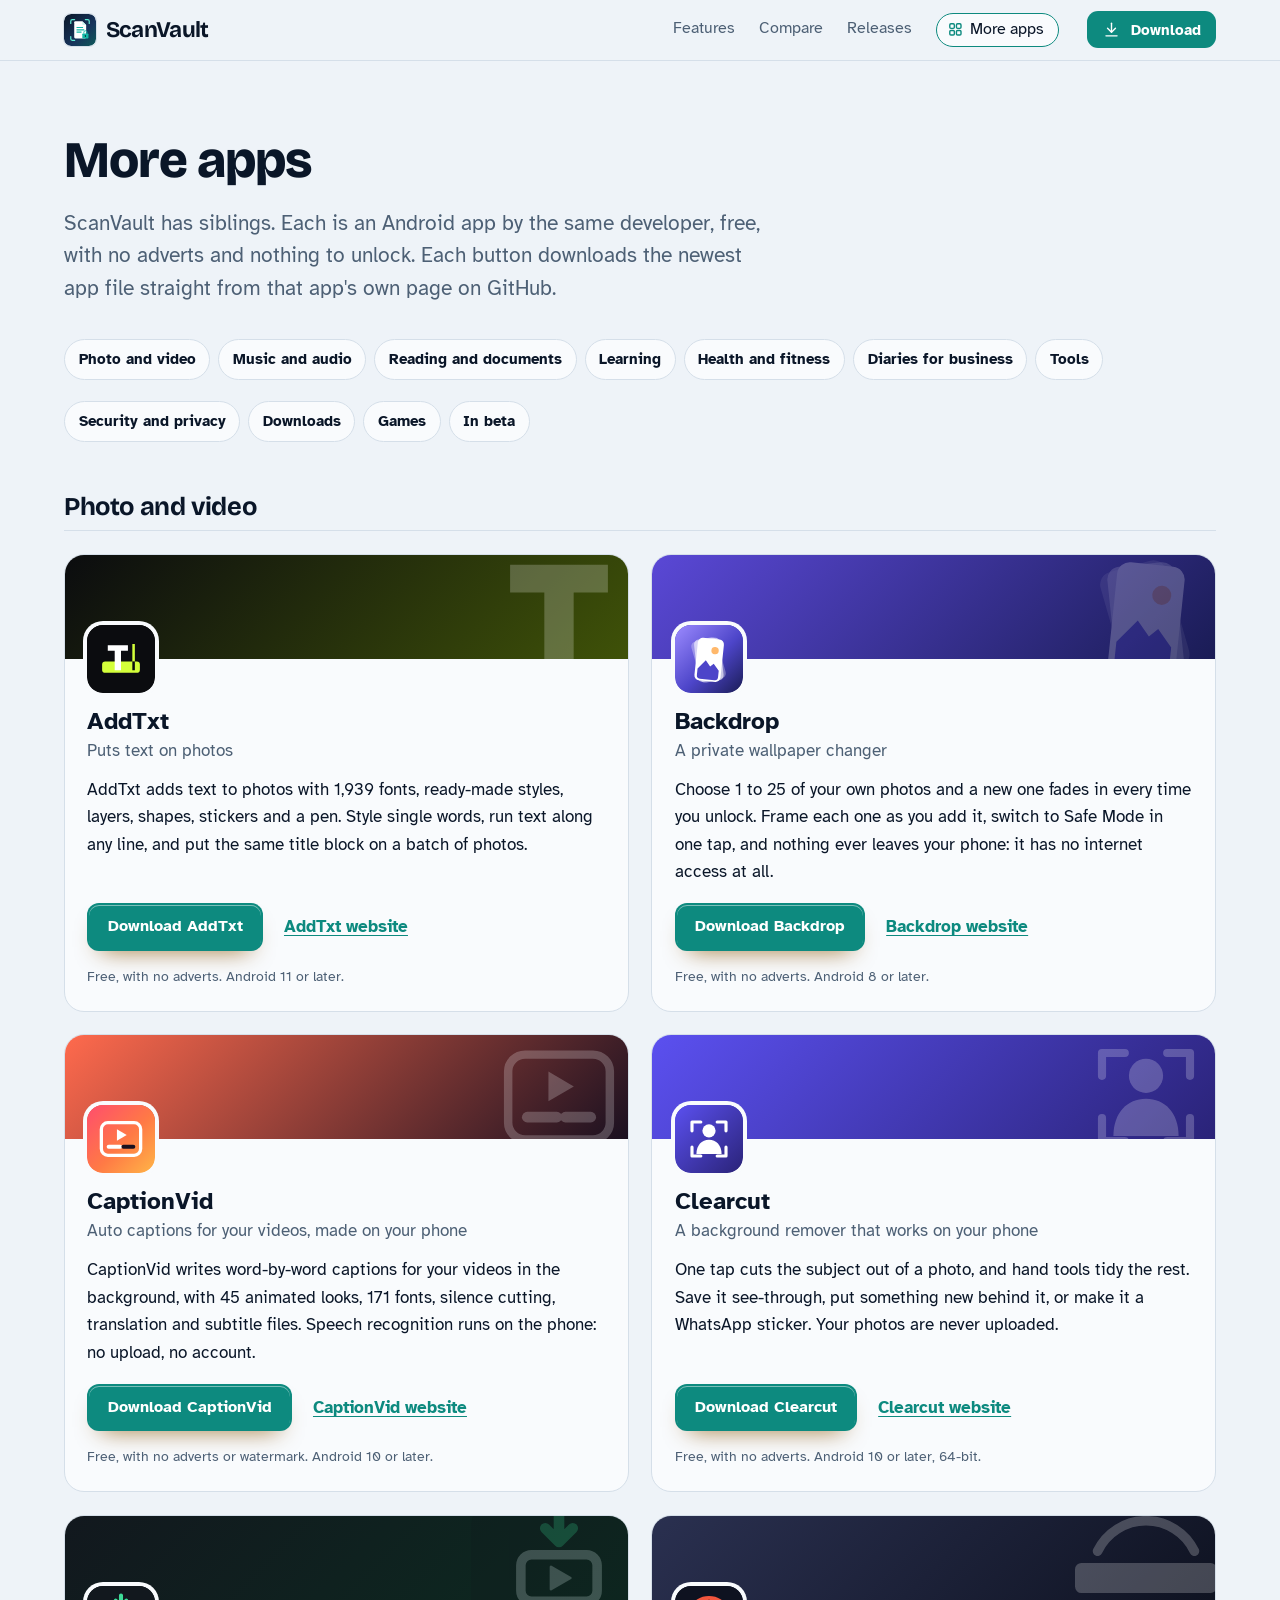
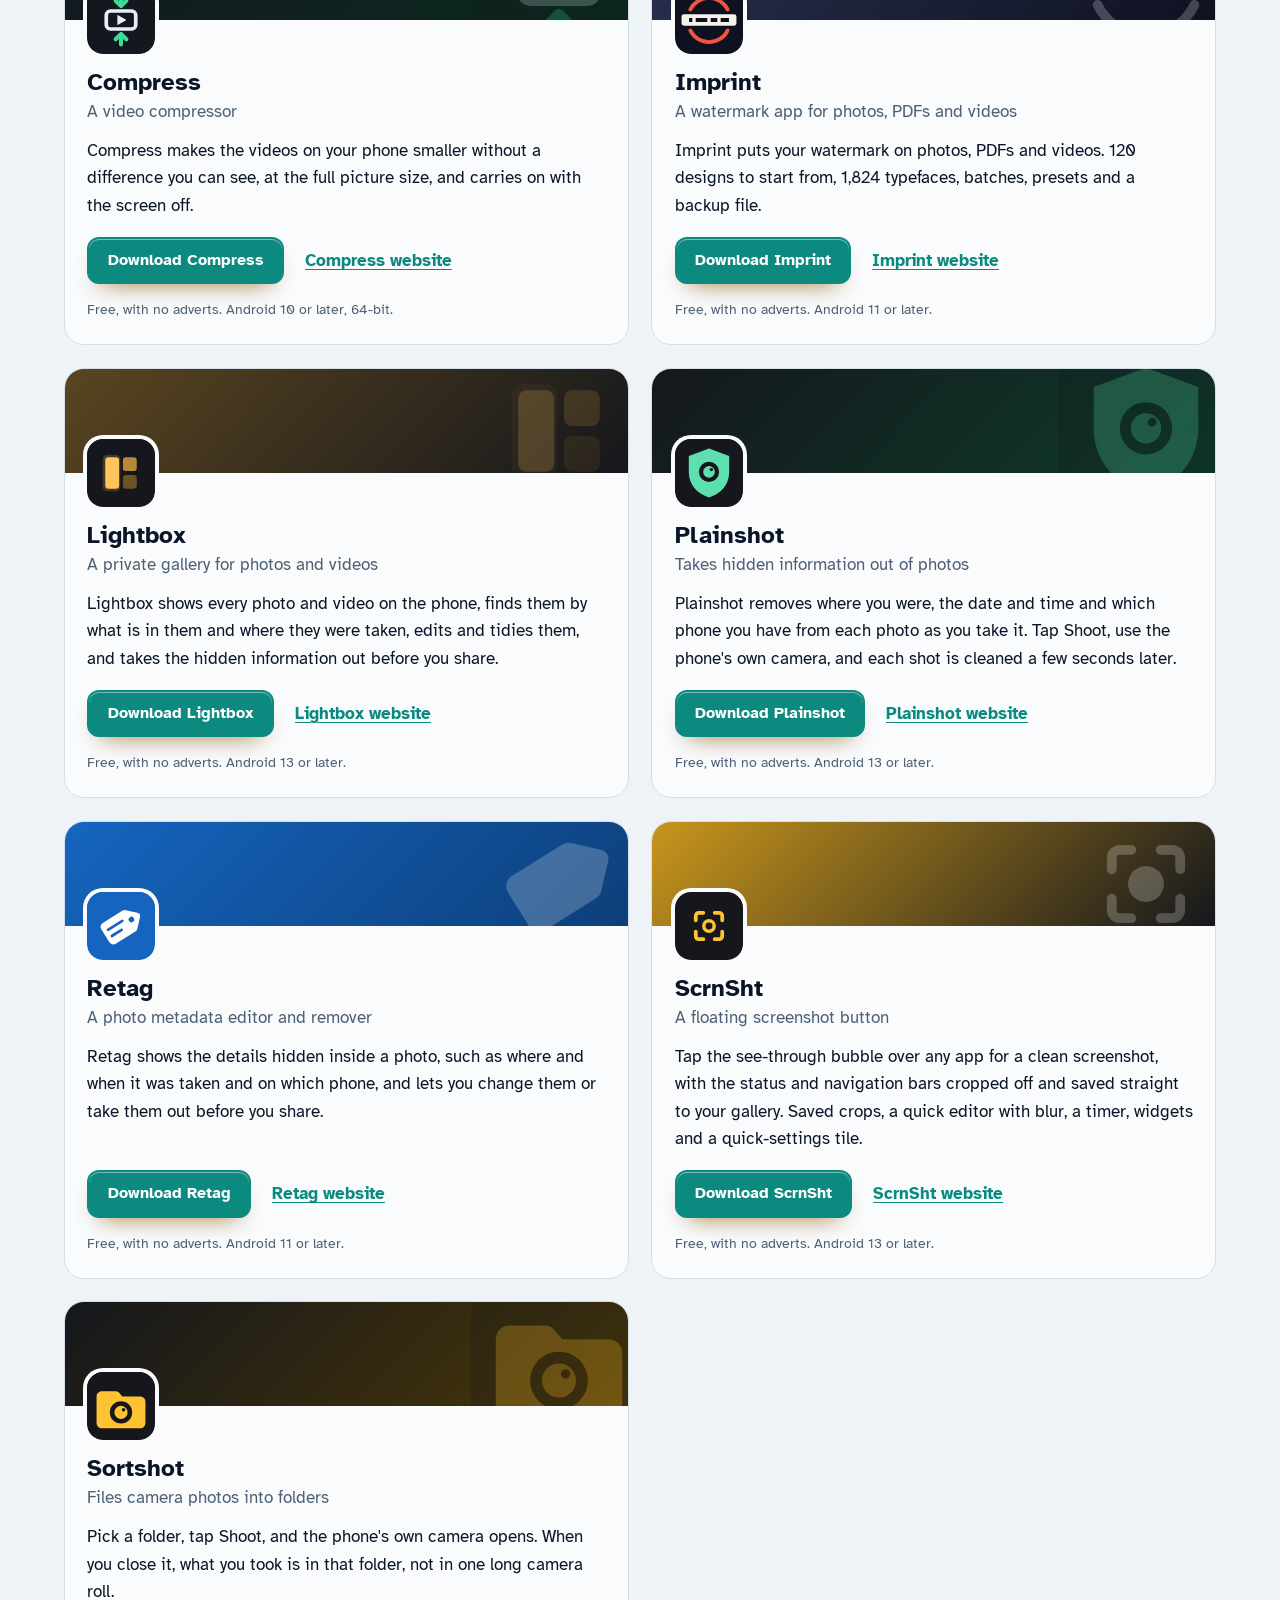
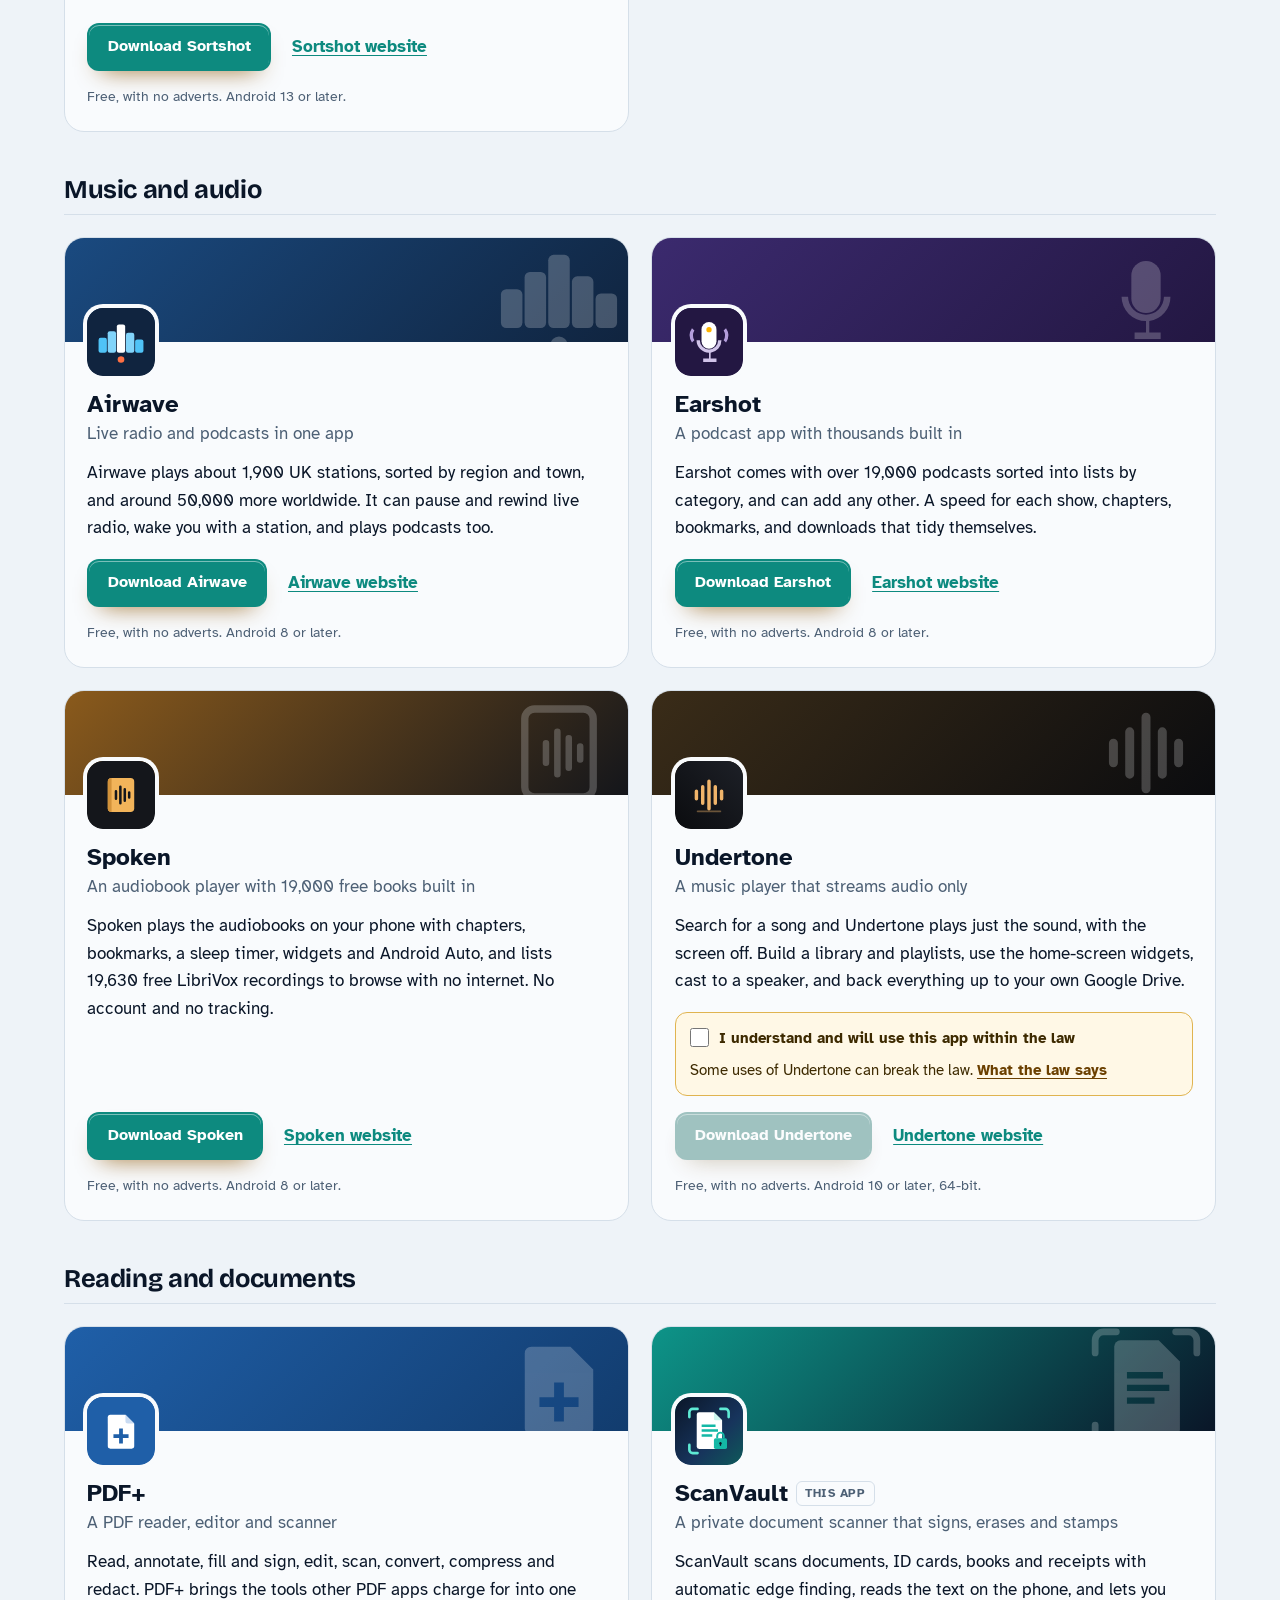
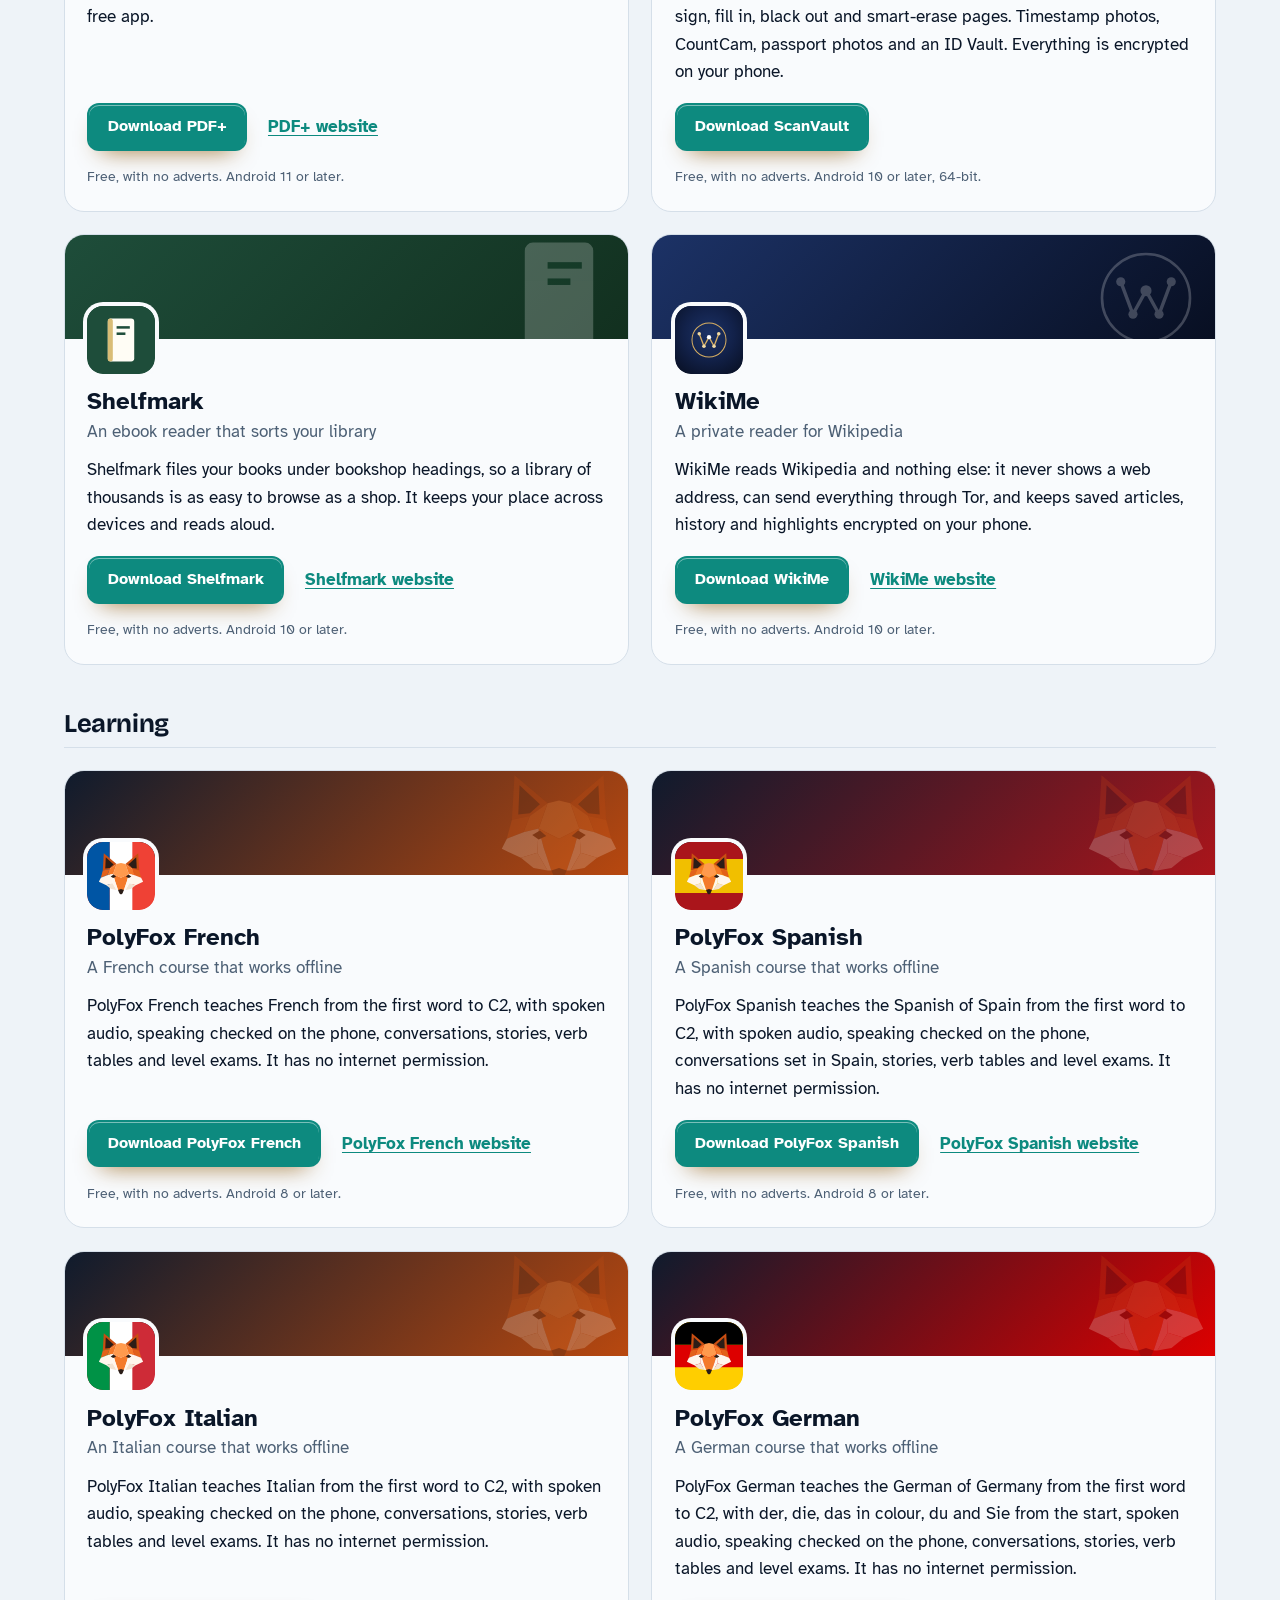
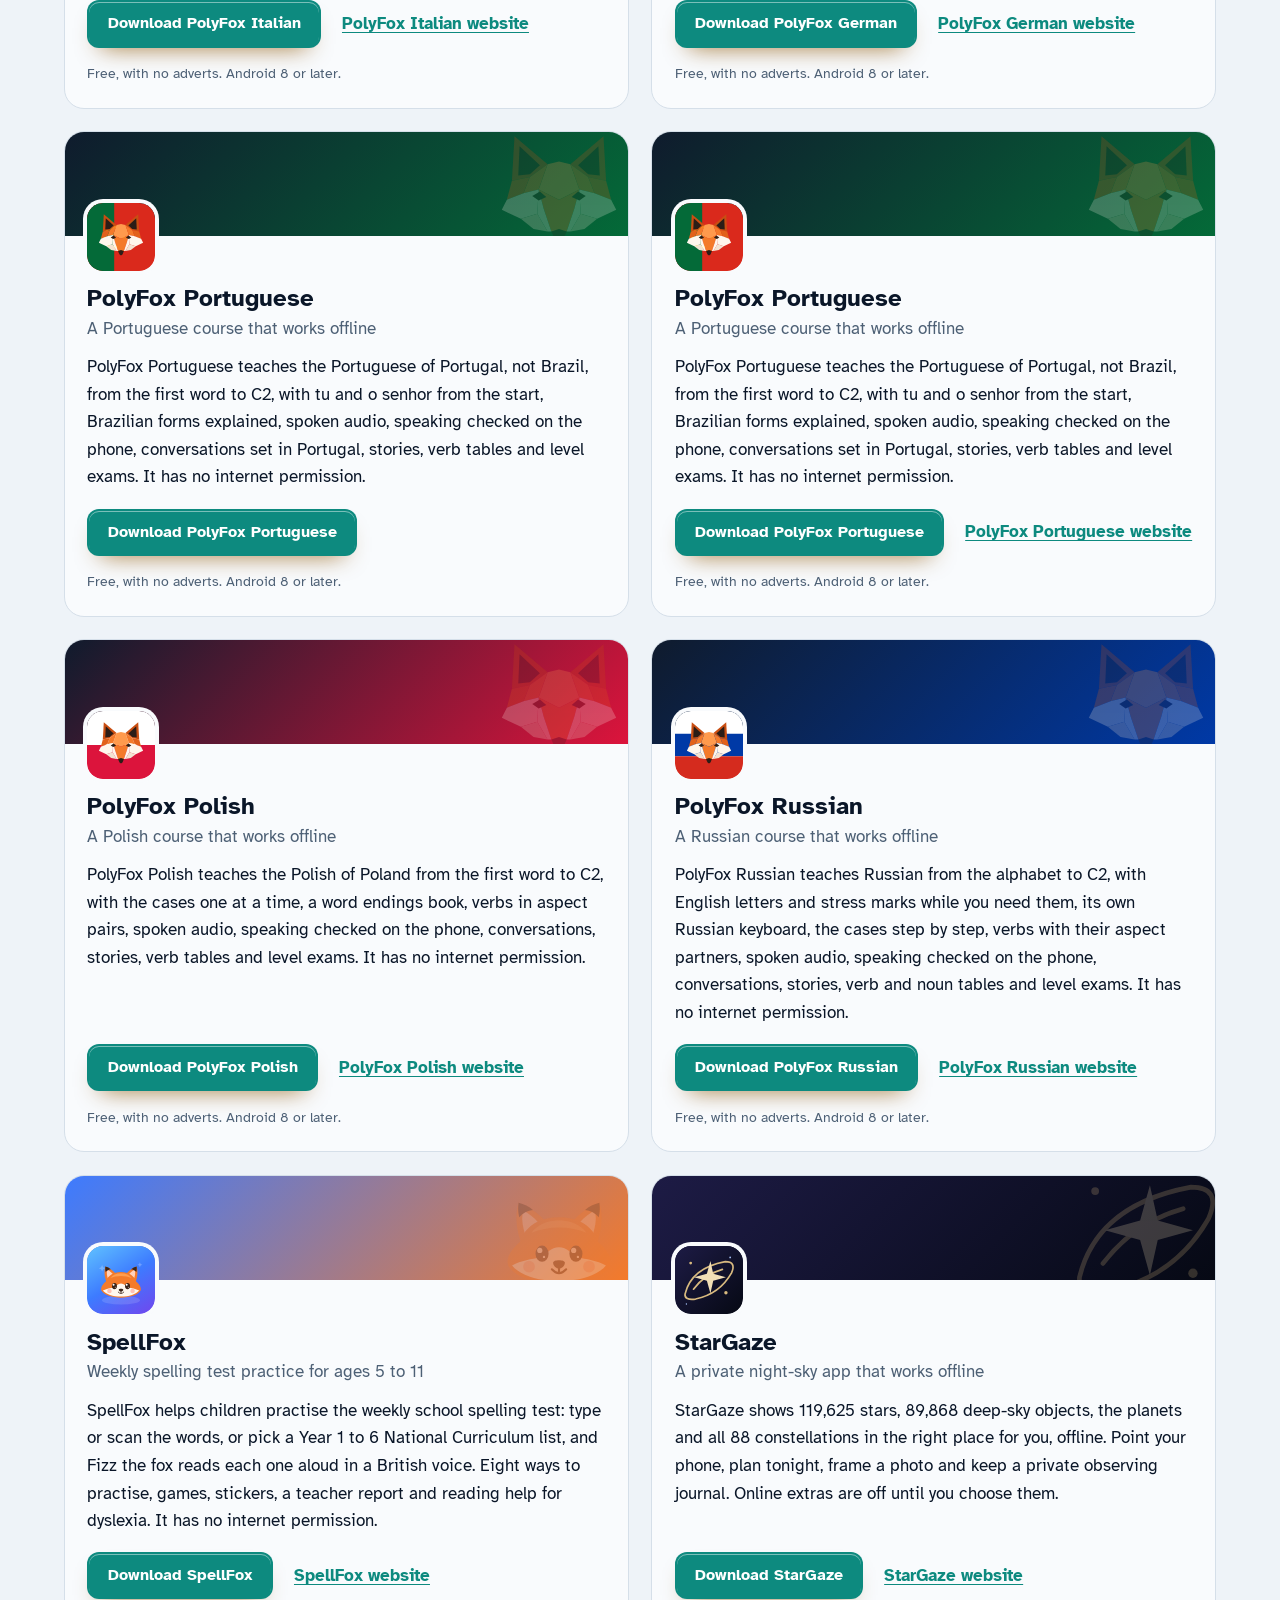
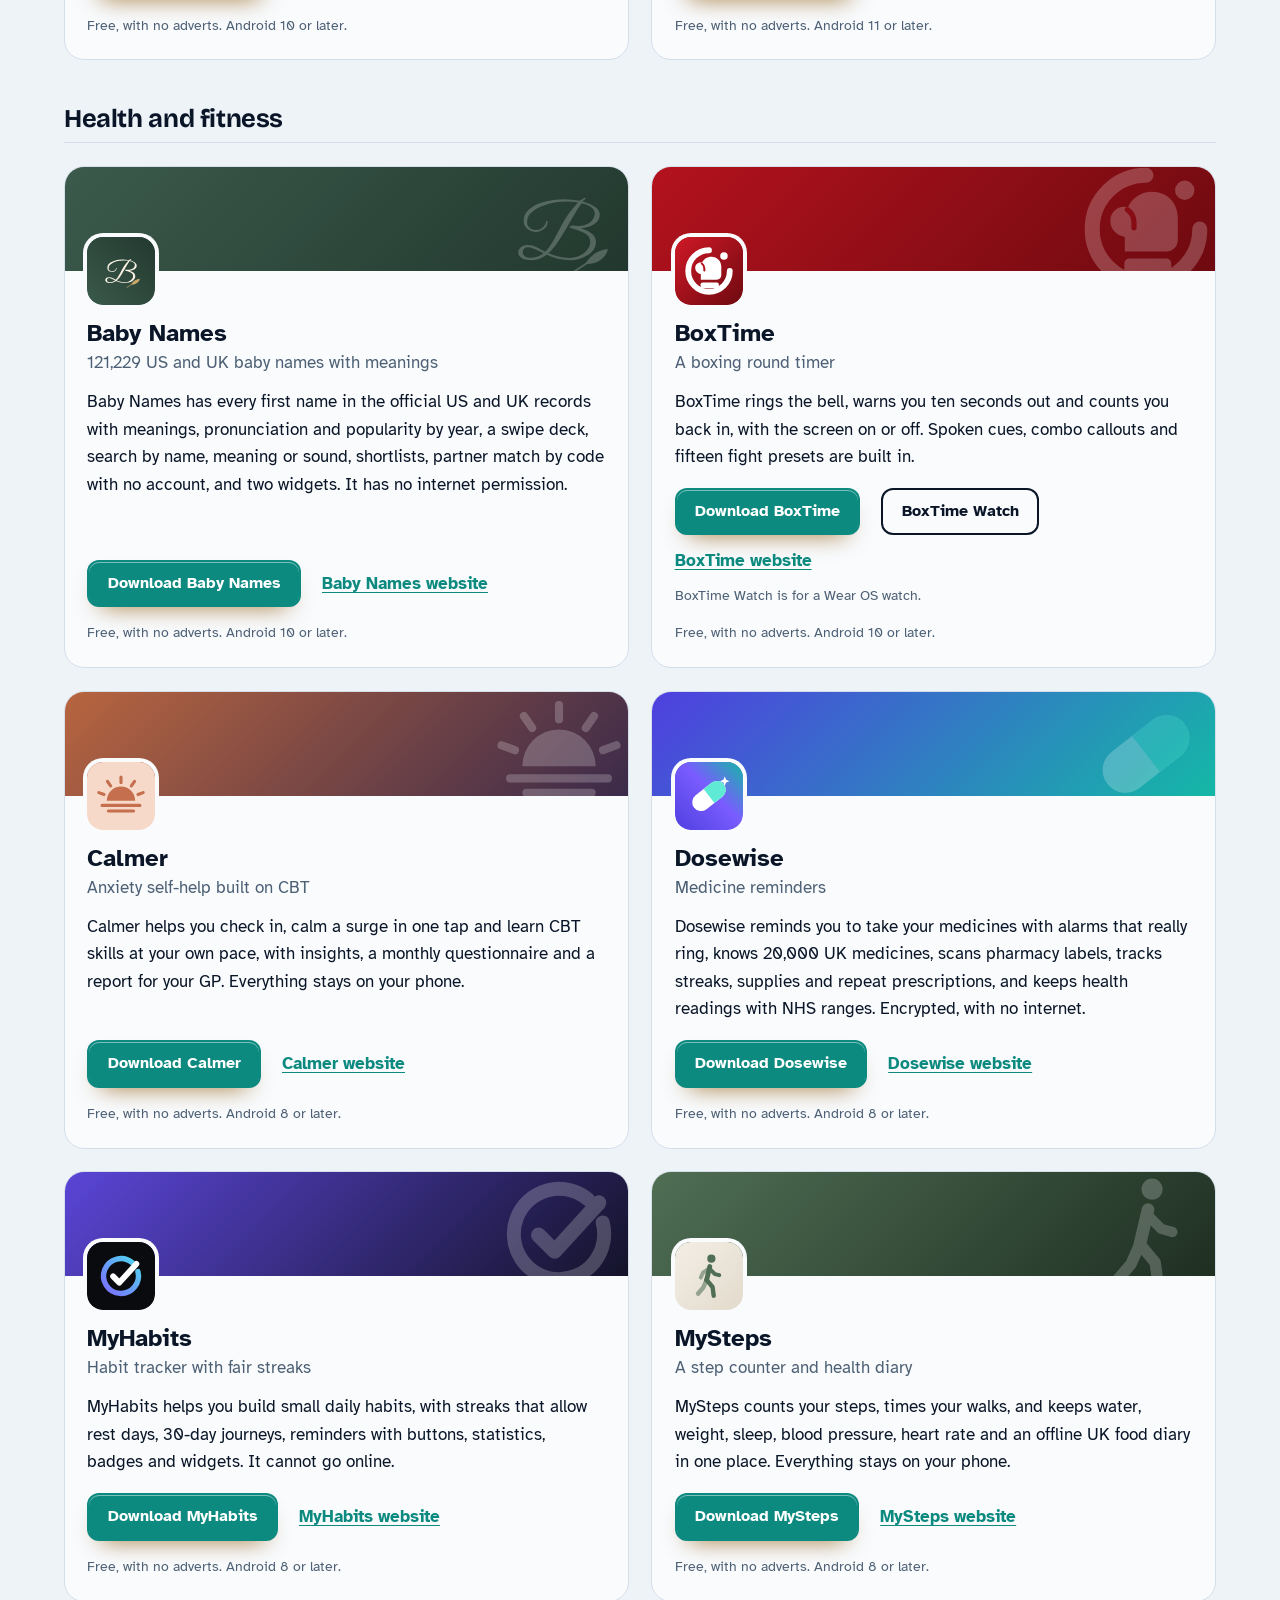
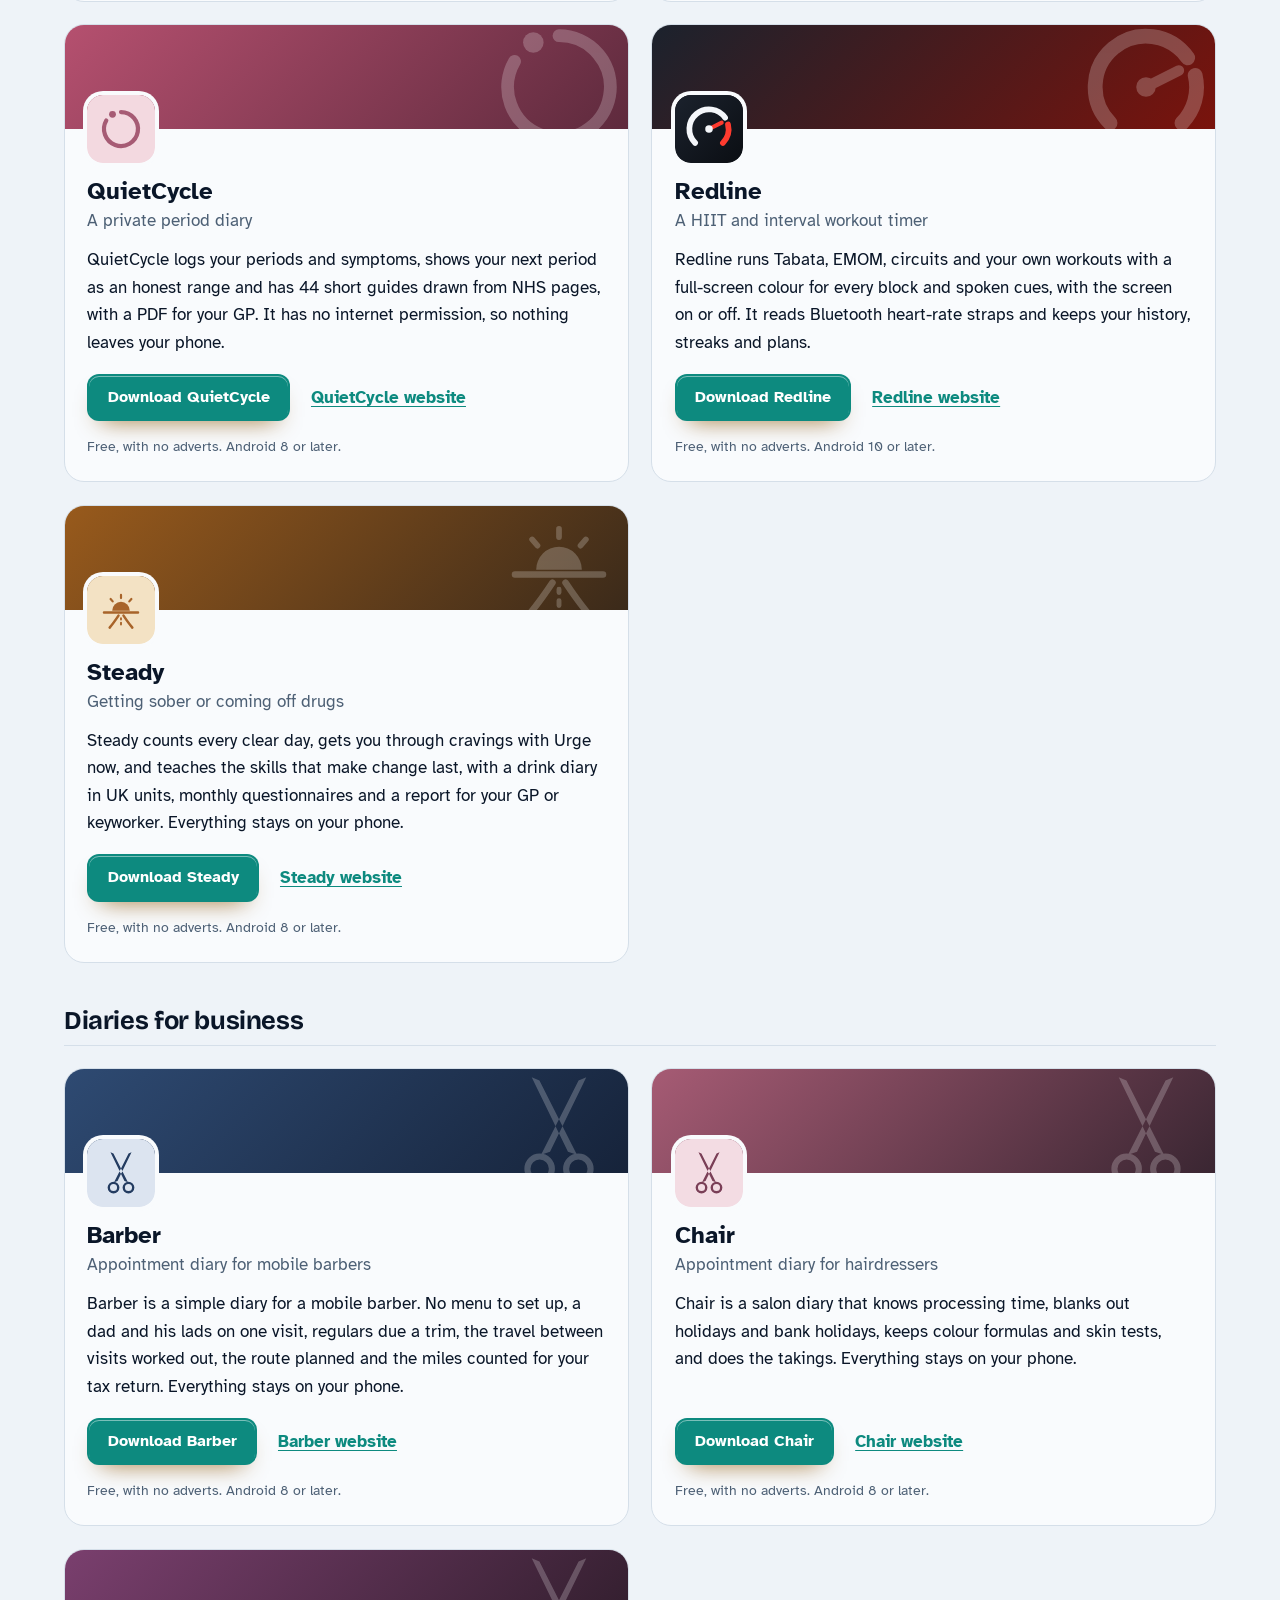
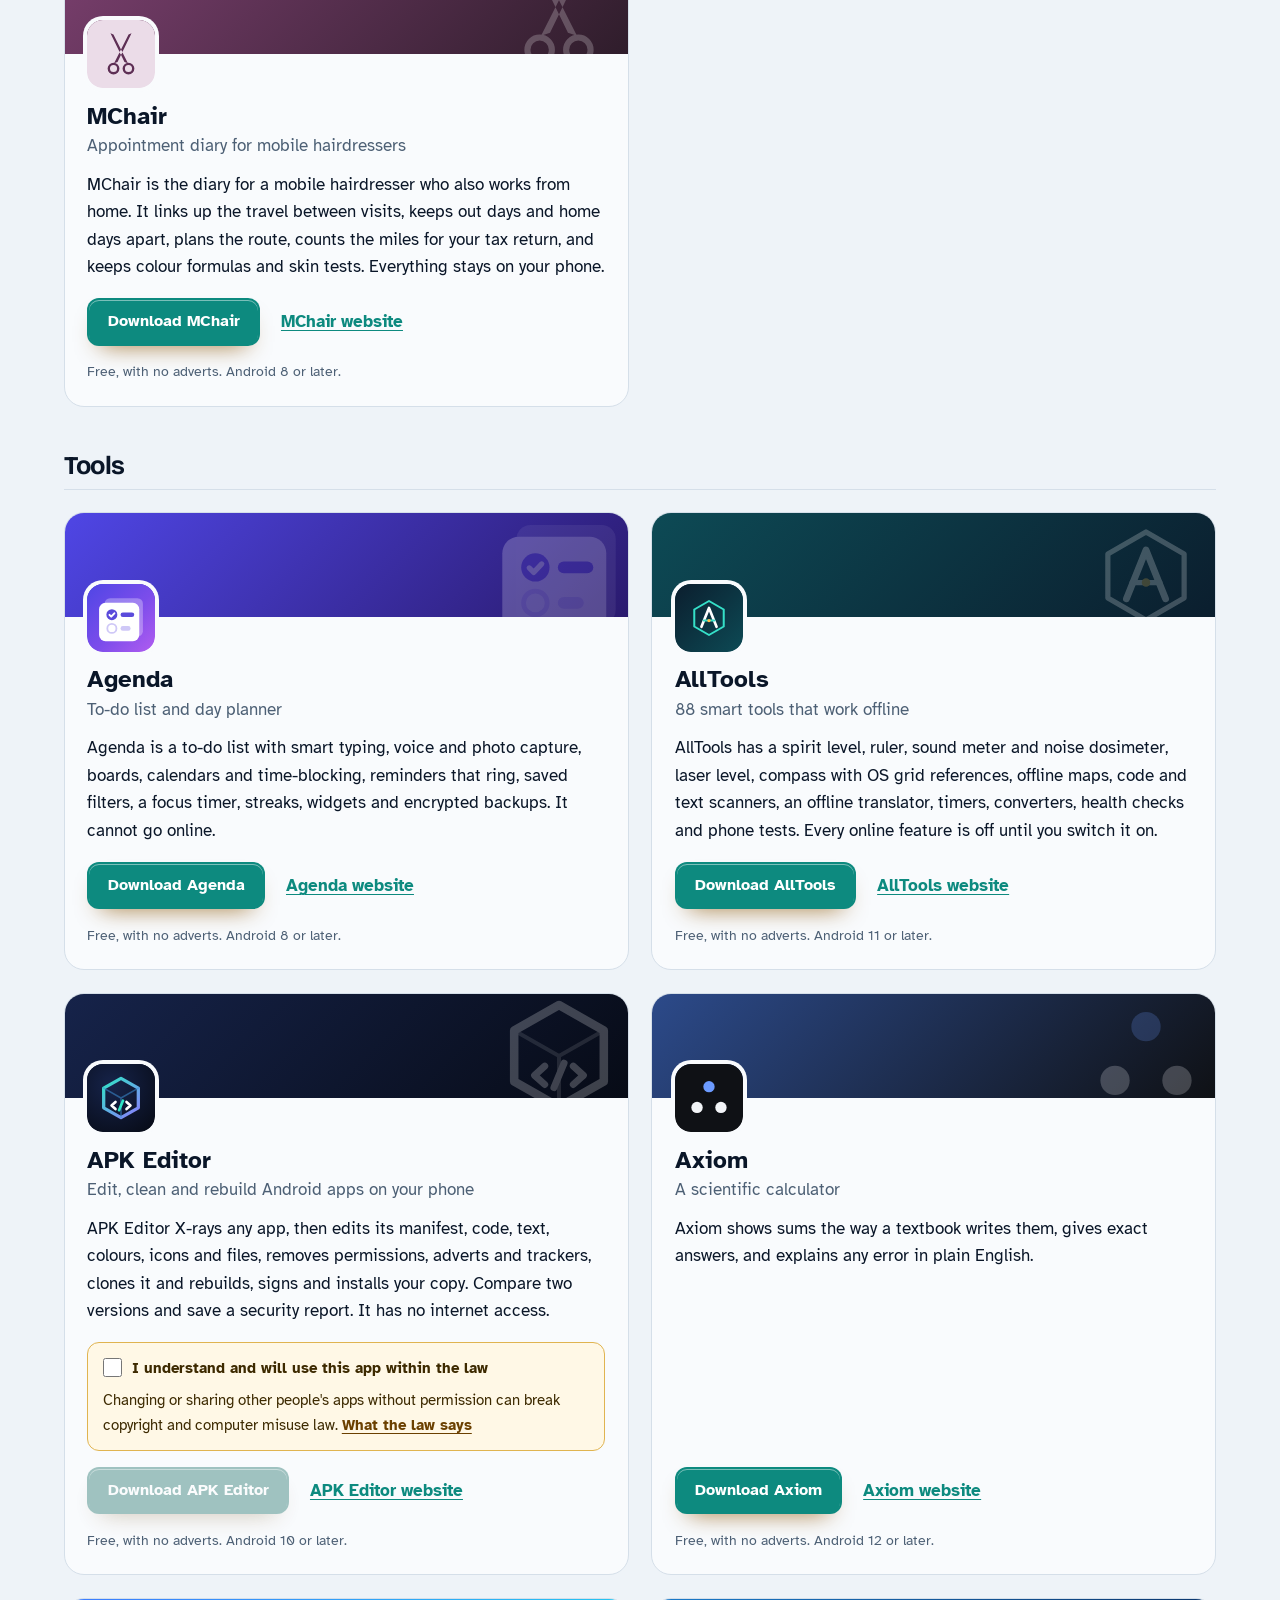
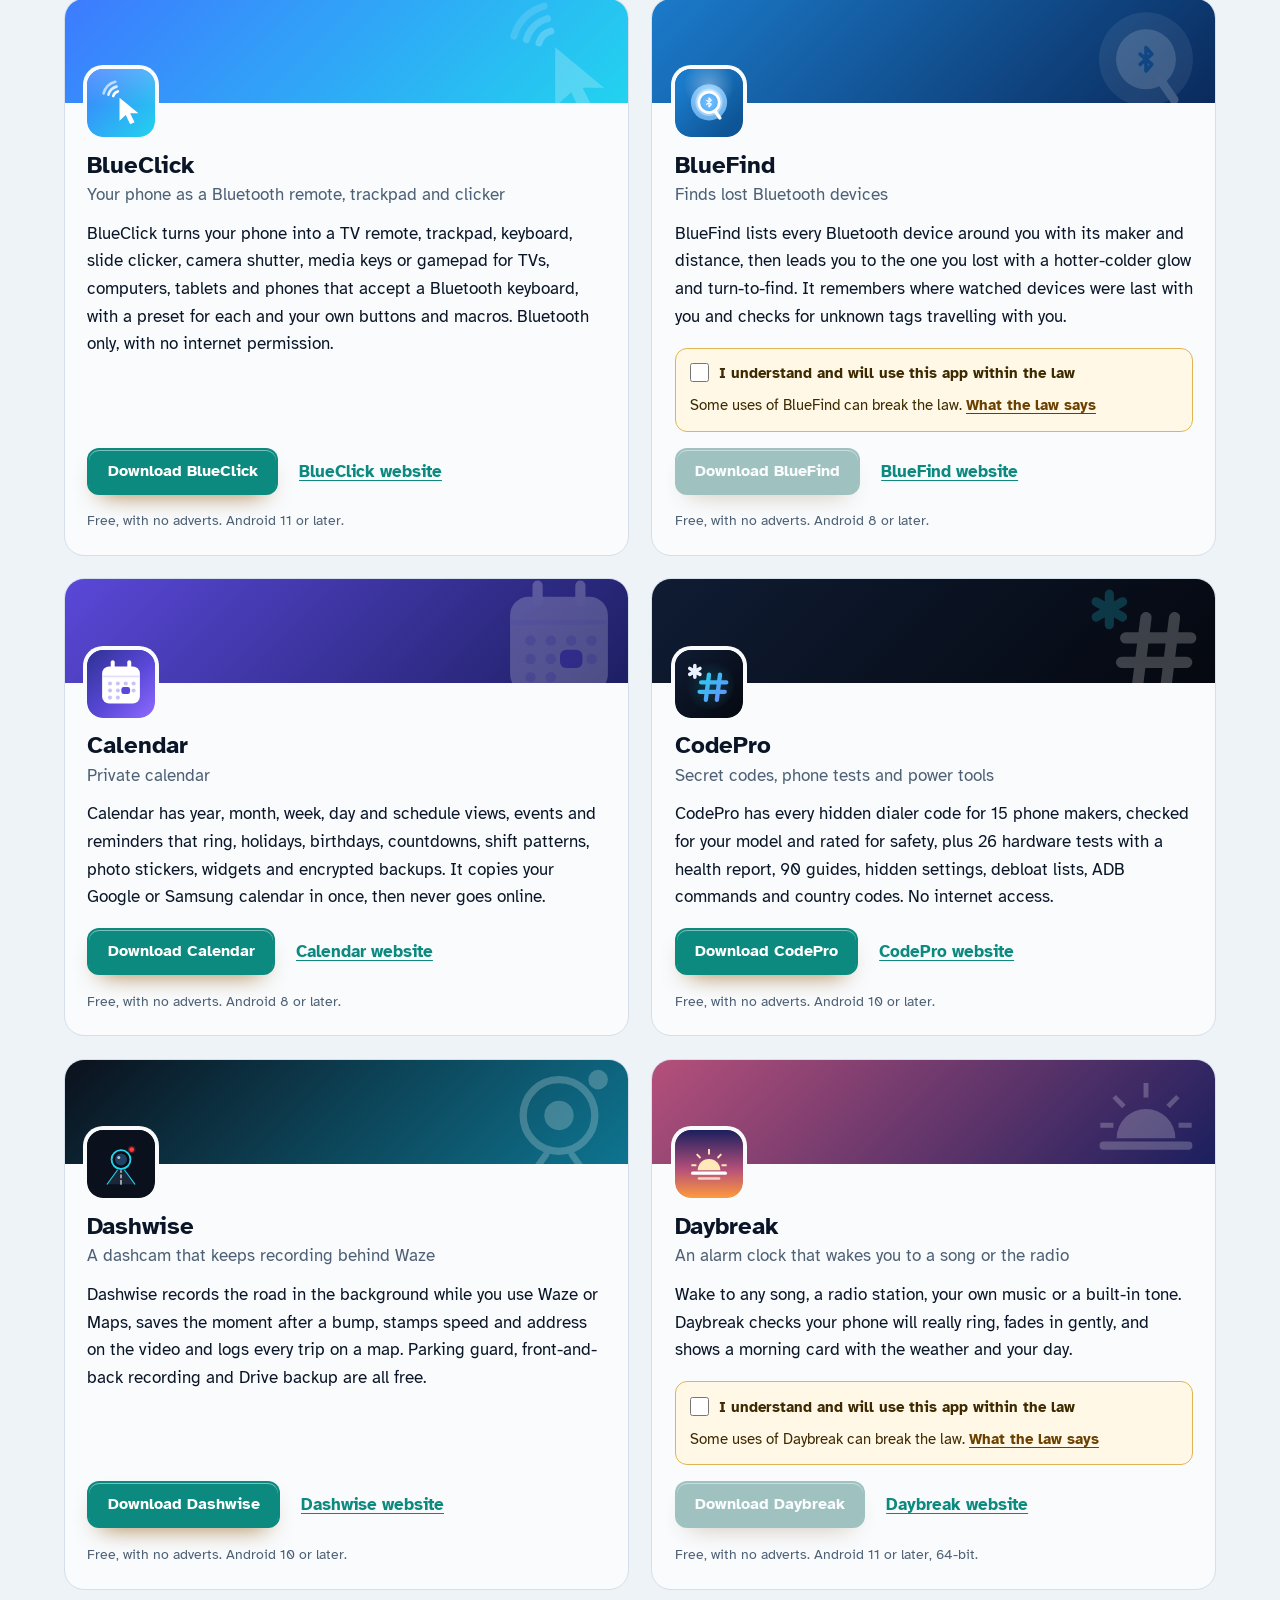
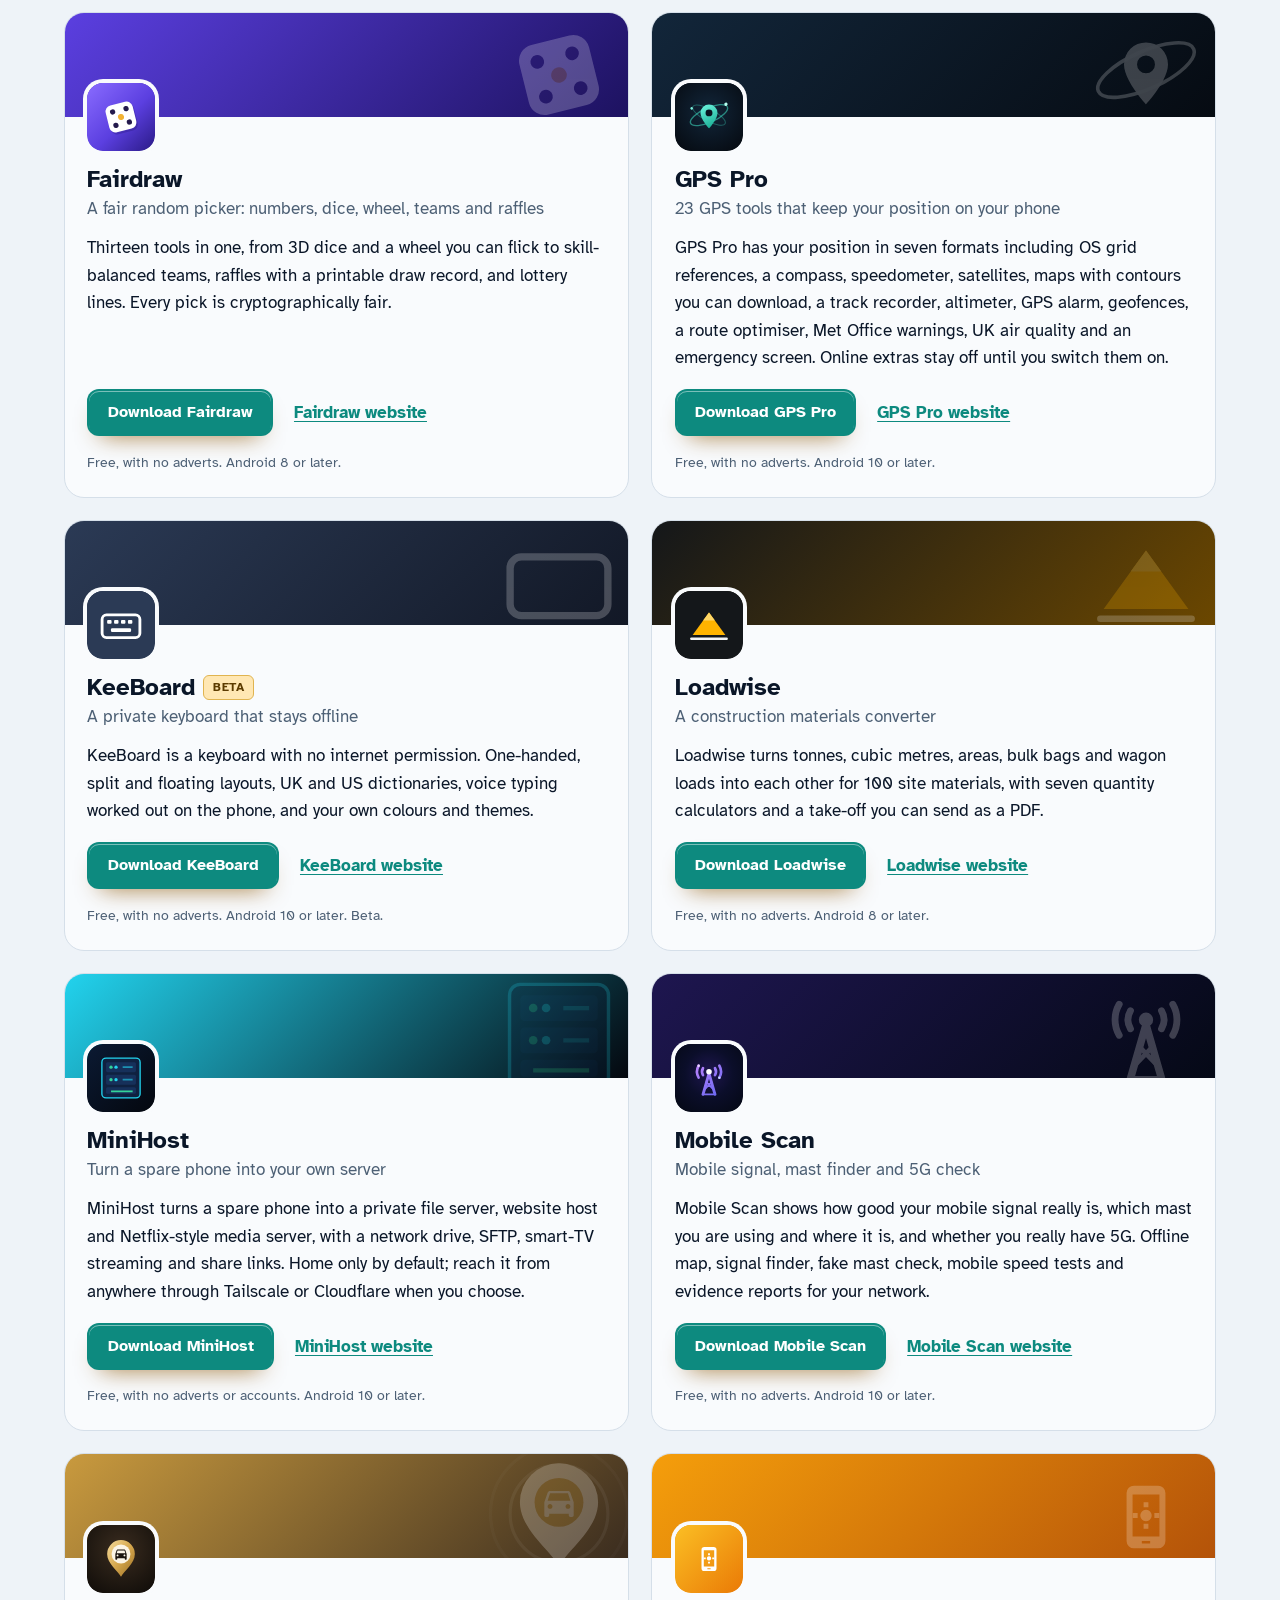
==== commit 9098a6dc: "More apps: add SpellFox" ====
--- a/more-apps.html
+++ b/more-apps.html
@@ -4,7 +4,7 @@
 <meta charset="utf-8">
 <meta name="viewport" content="width=device-width, initial-scale=1">
 <title>More free Android apps from the maker of ScanVault</title>
-<meta name="description" content="All 98 free Android apps from the maker of ScanVault, in one list by category, each with its download and a link to its website.">
+<meta name="description" content="All 99 free Android apps from the maker of ScanVault, in one list by category, each with its download and a link to its website.">
 <meta name="author" content="Jonathan Jackson">
 <link rel="canonical" href="https://customgpter.github.io/scanvault/more-apps.html">
 <meta name="theme-color" content="#eef3f8" media="(prefers-color-scheme: light)">
@@ -12,7 +12,7 @@
 <meta property="og:type" content="website">
 <meta property="og:site_name" content="ScanVault">
 <meta property="og:title" content="More free Android apps from the maker of ScanVault">
-<meta property="og:description" content="All 98 free Android apps from the maker of ScanVault, in one list by category, each with its download and a link to its website.">
+<meta property="og:description" content="All 99 free Android apps from the maker of ScanVault, in one list by category, each with its download and a link to its website.">
 <meta property="og:url" content="https://customgpter.github.io/scanvault/more-apps.html">
 <meta property="og:image" content="https://customgpter.github.io/scanvault/assets/og.png">
 <meta property="og:image:width" content="1200">
@@ -26,7 +26,7 @@
 <link rel="preload" href="./assets/fonts/atkinson-hyperlegible-latin-400-normal.woff2" as="font" type="font/woff2" crossorigin>
 <link rel="stylesheet" href="./assets/site.css?v=1">
 <link rel="stylesheet" href="./assets/house.css?v=1">
-<script type="application/ld+json">{"@context":"https://schema.org","@type":"ItemList","name":"Apps from the maker of ScanVault","url":"https://customgpter.github.io/scanvault/more-apps.html","itemListElement":[{"@type":"ListItem","position":1,"name":"AddTxt","url":"https://customgpter.github.io/addtxt/"},{"@type":"ListItem","position":2,"name":"Backdrop","url":"https://customgpter.github.io/backdrop/"},{"@type":"ListItem","position":3,"name":"CaptionVid","url":"https://customgpter.github.io/captionvid/"},{"@type":"ListItem","position":4,"name":"Clearcut","url":"https://customgpter.github.io/clearcut/"},{"@type":"ListItem","position":5,"name":"Compress","url":"https://customgpter.github.io/compress/"},{"@type":"ListItem","position":6,"name":"Imprint","url":"https://customgpter.github.io/imprint/"},{"@type":"ListItem","position":7,"name":"Lightbox","url":"https://customgpter.github.io/lightbox/"},{"@type":"ListItem","position":8,"name":"Plainshot","url":"https://customgpter.github.io/plainshot/"},{"@type":"ListItem","position":9,"name":"Retag","url":"https://customgpter.github.io/retag/"},{"@type":"ListItem","position":10,"name":"ScrnSht","url":"https://customgpter.github.io/scrnsht/"},{"@type":"ListItem","position":11,"name":"Sortshot","url":"https://customgpter.github.io/sortshot/"},{"@type":"ListItem","position":12,"name":"Airwave","url":"https://customgpter.github.io/airwave/"},{"@type":"ListItem","position":13,"name":"Earshot","url":"https://customgpter.github.io/earshot/"},{"@type":"ListItem","position":14,"name":"Spoken","url":"https://customgpter.github.io/spoken/"},{"@type":"ListItem","position":15,"name":"Undertone","url":"https://customgpter.github.io/undertone/"},{"@type":"ListItem","position":16,"name":"PDF+","url":"https://customgpter.github.io/pdfplus/"},{"@type":"ListItem","position":17,"name":"ScanVault","url":"https://customgpter.github.io/scanvault/"},{"@type":"ListItem","position":18,"name":"Shelfmark","url":"https://customgpter.github.io/shelfmark/"},{"@type":"ListItem","position":19,"name":"WikiMe","url":"https://customgpter.github.io/wikime/"},{"@type":"ListItem","position":20,"name":"PolyFox French","url":"https://customgpter.github.io/polyfox/"},{"@type":"ListItem","position":21,"name":"PolyFox German","url":"https://customgpter.github.io/polyfox-german/"},{"@type":"ListItem","position":22,"name":"PolyFox Portuguese","url":"https://customgpter.github.io/polyfox-portuguese/"},{"@type":"ListItem","position":23,"name":"PolyFox Polish","url":"https://customgpter.github.io/polyfox-polish/"},{"@type":"ListItem","position":24,"name":"PolyFox Russian","url":"https://customgpter.github.io/polyfox-russian/"},{"@type":"ListItem","position":25,"name":"StarGaze","url":"https://customgpter.github.io/stargaze/"},{"@type":"ListItem","position":26,"name":"Baby Names","url":"https://customgpter.github.io/babynames/"},{"@type":"ListItem","position":27,"name":"BoxTime","url":"https://customgpter.github.io/boxtime/"},{"@type":"ListItem","position":28,"name":"Calmer","url":"https://customgpter.github.io/calmer/"},{"@type":"ListItem","position":29,"name":"Dosewise","url":"https://customgpter.github.io/dosewise/"},{"@type":"ListItem","position":30,"name":"MyHabits","url":"https://customgpter.github.io/myhabits/"},{"@type":"ListItem","position":31,"name":"MySteps","url":"https://customgpter.github.io/mysteps/"},{"@type":"ListItem","position":32,"name":"QuietCycle","url":"https://customgpter.github.io/quietcycle/"},{"@type":"ListItem","position":33,"name":"Redline","url":"https://customgpter.github.io/redline/"},{"@type":"ListItem","position":34,"name":"Steady","url":"https://customgpter.github.io/steady/"},{"@type":"ListItem","position":35,"name":"Barber","url":"https://customgpter.github.io/barber/"},{"@type":"ListItem","position":36,"name":"Chair","url":"https://customgpter.github.io/chair/"},{"@type":"ListItem","position":37,"name":"MChair","url":"https://customgpter.github.io/mchair/"},{"@type":"ListItem","position":38,"name":"Agenda","url":"https://customgpter.github.io/agenda/"},{"@type":"ListItem","position":39,"name":"AllTools","url":"https://customgpter.github.io/alltools/"},{"@type":"ListItem","position":40,"name":"APK Editor","url":"https://customgpter.github.io/apkeditor/"},{"@type":"ListItem","position":41,"name":"Axiom","url":"https://customgpter.github.io/axiom/"},{"@type":"ListItem","position":42,"name":"BlueClick","url":"https://customgpter.github.io/blueclick/"},{"@type":"ListItem","position":43,"name":"BlueFind","url":"https://customgpter.github.io/bluefind/"},{"@type":"ListItem","position":44,"name":"Calendar","url":"https://customgpter.github.io/calendar/"},{"@type":"ListItem","position":45,"name":"CodePro","url":"https://customgpter.github.io/codepro/"},{"@type":"ListItem","position":46,"name":"Dashwise","url":"https://customgpter.github.io/dashwise/"},{"@type":"ListItem","position":47,"name":"Daybreak","url":"https://customgpter.github.io/daybreak/"},{"@type":"ListItem","position":48,"name":"Fairdraw","url":"https://customgpter.github.io/fairdraw/"},{"@type":"ListItem","position":49,"name":"GPS Pro","url":"https://customgpter.github.io/gpspro/"},{"@type":"ListItem","position":50,"name":"KeeBoard","url":"https://customgpter.github.io/keeboard/"},{"@type":"ListItem","position":51,"name":"Loadwise","url":"https://customgpter.github.io/loadwise/"},{"@type":"ListItem","position":52,"name":"MiniHost","url":"https://customgpter.github.io/minihost/"},{"@type":"ListItem","position":53,"name":"Mobile Scan","url":"https://customgpter.github.io/mobilescan/"},{"@type":"ListItem","position":54,"name":"Parkwise","url":"https://customgpter.github.io/parkwise/"},{"@type":"ListItem","position":55,"name":"Pocketmind","url":"https://customgpter.github.io/pocketmind/"},{"@type":"ListItem","position":56,"name":"Refine","url":"https://customgpter.github.io/refine/"},{"@type":"ListItem","position":57,"name":"Shiftwise","url":"https://customgpter.github.io/shiftwise/"},{"@type":"ListItem","position":58,"name":"SimpleCalc","url":"https://customgpter.github.io/simplecalc/"},{"@type":"ListItem","position":59,"name":"Skyline","url":"https://customgpter.github.io/skyline/"},{"@type":"ListItem","position":60,"name":"Slipway","url":"https://customgpter.github.io/slipway/"},{"@type":"ListItem","position":61,"name":"Tagger","url":"https://customgpter.github.io/tagger/"},{"@type":"ListItem","position":62,"name":"TotalClean","url":"https://customgpter.github.io/totalclean/"},{"@type":"ListItem","position":63,"name":"TVLink","url":"https://customgpter.github.io/tvlink/"},{"@type":"ListItem","position":64,"name":"Unbox","url":"https://customgpter.github.io/unbox/"},{"@type":"ListItem","position":65,"name":"WhatsKeep","url":"https://customgpter.github.io/whatskeep/"},{"@type":"ListItem","position":66,"name":"WiFi Scan","url":"https://customgpter.github.io/wifiscan/"},{"@type":"ListItem","position":67,"name":"Auditly","url":"https://customgpter.github.io/auditly/"},{"@type":"ListItem","position":68,"name":"Backchannel","url":"https://customgpter.github.io/backchannel/"},{"@type":"ListItem","position":69,"name":"ENotes","url":"https://customgpter.github.io/enotes/"},{"@type":"ListItem","position":70,"name":"FindMe","url":"https://customgpter.github.io/findme/"},{"@type":"ListItem","position":71,"name":"iLock","url":"https://customgpter.github.io/ilock/"},{"@type":"ListItem","position":72,"name":"ImSafe","url":"https://customgpter.github.io/imsafe/"},{"@type":"ListItem","position":73,"name":"IShred","url":"https://customgpter.github.io/ishred/"},{"@type":"ListItem","position":74,"name":"LockBox","url":"https://customgpter.github.io/lockbox/"},{"@type":"ListItem","position":75,"name":"PassVault","url":"https://customgpter.github.io/passvault/"},{"@type":"ListItem","position":76,"name":"SpyFind","url":"https://customgpter.github.io/spyfind/"},{"@type":"ListItem","position":77,"name":"TextWipe","url":"https://customgpter.github.io/textwipe/"},{"@type":"ListItem","position":78,"name":"Tracewire","url":"https://customgpter.github.io/tracewire/"},{"@type":"ListItem","position":79,"name":"Vigil","url":"https://customgpter.github.io/vigil/"},{"@type":"ListItem","position":80,"name":"Grab","url":"https://customgpter.github.io/grab/"},{"@type":"ListItem","position":81,"name":"Swarm","url":"https://customgpter.github.io/swarm/"},{"@type":"ListItem","position":82,"name":"Plane Games","url":"https://customgpter.github.io/plane-games/"},{"@type":"ListItem","position":83,"name":"Ninefold","url":"https://customgpter.github.io/ninefold/"},{"@type":"ListItem","position":84,"name":"Cubewise","url":"https://customgpter.github.io/cubewise/"},{"@type":"ListItem","position":85,"name":"Tilewise","url":"https://customgpter.github.io/tilewise/"},{"@type":"ListItem","position":86,"name":"Letterwise","url":"https://customgpter.github.io/letterwise/"},{"@type":"ListItem","position":87,"name":"Kingside","url":"https://customgpter.github.io/kingside/"},{"@type":"ListItem","position":88,"name":"Deckhand","url":"https://customgpter.github.io/deckhand/"},{"@type":"ListItem","position":89,"name":"SNESForge","url":"https://customgpter.github.io/snesforge/"},{"@type":"ListItem","position":90,"name":"Fame Boy","url":"https://customgpter.github.io/fameboy/"},{"@type":"ListItem","position":91,"name":"PSPPro","url":"https://customgpter.github.io/psppro/"},{"@type":"ListItem","position":92,"name":"MegaGen","url":"https://customgpter.github.io/megagen/"},{"@type":"ListItem","position":93,"name":"QVR","url":"https://customgpter.github.io/qvr/"},{"@type":"ListItem","position":94,"name":"QVR Watch","url":"https://customgpter.github.io/qvr-watch/"},{"@type":"ListItem","position":95,"name":"QVRLite","url":"https://customgpter.github.io/qvrlite/"},{"@type":"ListItem","position":96,"name":"Onionz","url":"https://customgpter.github.io/onionz/"},{"@type":"ListItem","position":97,"name":"OnionzWeb","url":"https://customgpter.github.io/onionzweb/"}]}</script>
+<script type="application/ld+json">{"@context":"https://schema.org","@type":"ItemList","name":"Apps from the maker of ScanVault","url":"https://customgpter.github.io/scanvault/more-apps.html","itemListElement":[{"@type":"ListItem","position":1,"name":"AddTxt","url":"https://customgpter.github.io/addtxt/"},{"@type":"ListItem","position":2,"name":"Backdrop","url":"https://customgpter.github.io/backdrop/"},{"@type":"ListItem","position":3,"name":"CaptionVid","url":"https://customgpter.github.io/captionvid/"},{"@type":"ListItem","position":4,"name":"Clearcut","url":"https://customgpter.github.io/clearcut/"},{"@type":"ListItem","position":5,"name":"Compress","url":"https://customgpter.github.io/compress/"},{"@type":"ListItem","position":6,"name":"Imprint","url":"https://customgpter.github.io/imprint/"},{"@type":"ListItem","position":7,"name":"Lightbox","url":"https://customgpter.github.io/lightbox/"},{"@type":"ListItem","position":8,"name":"Plainshot","url":"https://customgpter.github.io/plainshot/"},{"@type":"ListItem","position":9,"name":"Retag","url":"https://customgpter.github.io/retag/"},{"@type":"ListItem","position":10,"name":"ScrnSht","url":"https://customgpter.github.io/scrnsht/"},{"@type":"ListItem","position":11,"name":"Sortshot","url":"https://customgpter.github.io/sortshot/"},{"@type":"ListItem","position":12,"name":"Airwave","url":"https://customgpter.github.io/airwave/"},{"@type":"ListItem","position":13,"name":"Earshot","url":"https://customgpter.github.io/earshot/"},{"@type":"ListItem","position":14,"name":"Spoken","url":"https://customgpter.github.io/spoken/"},{"@type":"ListItem","position":15,"name":"Undertone","url":"https://customgpter.github.io/undertone/"},{"@type":"ListItem","position":16,"name":"PDF+","url":"https://customgpter.github.io/pdfplus/"},{"@type":"ListItem","position":17,"name":"ScanVault","url":"https://customgpter.github.io/scanvault/"},{"@type":"ListItem","position":18,"name":"Shelfmark","url":"https://customgpter.github.io/shelfmark/"},{"@type":"ListItem","position":19,"name":"WikiMe","url":"https://customgpter.github.io/wikime/"},{"@type":"ListItem","position":20,"name":"PolyFox French","url":"https://customgpter.github.io/polyfox/"},{"@type":"ListItem","position":21,"name":"PolyFox German","url":"https://customgpter.github.io/polyfox-german/"},{"@type":"ListItem","position":22,"name":"PolyFox Portuguese","url":"https://customgpter.github.io/polyfox-portuguese/"},{"@type":"ListItem","position":23,"name":"PolyFox Polish","url":"https://customgpter.github.io/polyfox-polish/"},{"@type":"ListItem","position":24,"name":"PolyFox Russian","url":"https://customgpter.github.io/polyfox-russian/"},{"@type":"ListItem","position":25,"name":"SpellFox","url":"https://customgpter.github.io/spellfox/"},{"@type":"ListItem","position":26,"name":"StarGaze","url":"https://customgpter.github.io/stargaze/"},{"@type":"ListItem","position":27,"name":"Baby Names","url":"https://customgpter.github.io/babynames/"},{"@type":"ListItem","position":28,"name":"BoxTime","url":"https://customgpter.github.io/boxtime/"},{"@type":"ListItem","position":29,"name":"Calmer","url":"https://customgpter.github.io/calmer/"},{"@type":"ListItem","position":30,"name":"Dosewise","url":"https://customgpter.github.io/dosewise/"},{"@type":"ListItem","position":31,"name":"MyHabits","url":"https://customgpter.github.io/myhabits/"},{"@type":"ListItem","position":32,"name":"MySteps","url":"https://customgpter.github.io/mysteps/"},{"@type":"ListItem","position":33,"name":"QuietCycle","url":"https://customgpter.github.io/quietcycle/"},{"@type":"ListItem","position":34,"name":"Redline","url":"https://customgpter.github.io/redline/"},{"@type":"ListItem","position":35,"name":"Steady","url":"https://customgpter.github.io/steady/"},{"@type":"ListItem","position":36,"name":"Barber","url":"https://customgpter.github.io/barber/"},{"@type":"ListItem","position":37,"name":"Chair","url":"https://customgpter.github.io/chair/"},{"@type":"ListItem","position":38,"name":"MChair","url":"https://customgpter.github.io/mchair/"},{"@type":"ListItem","position":39,"name":"Agenda","url":"https://customgpter.github.io/agenda/"},{"@type":"ListItem","position":40,"name":"AllTools","url":"https://customgpter.github.io/alltools/"},{"@type":"ListItem","position":41,"name":"APK Editor","url":"https://customgpter.github.io/apkeditor/"},{"@type":"ListItem","position":42,"name":"Axiom","url":"https://customgpter.github.io/axiom/"},{"@type":"ListItem","position":43,"name":"BlueClick","url":"https://customgpter.github.io/blueclick/"},{"@type":"ListItem","position":44,"name":"BlueFind","url":"https://customgpter.github.io/bluefind/"},{"@type":"ListItem","position":45,"name":"Calendar","url":"https://customgpter.github.io/calendar/"},{"@type":"ListItem","position":46,"name":"CodePro","url":"https://customgpter.github.io/codepro/"},{"@type":"ListItem","position":47,"name":"Dashwise","url":"https://customgpter.github.io/dashwise/"},{"@type":"ListItem","position":48,"name":"Daybreak","url":"https://customgpter.github.io/daybreak/"},{"@type":"ListItem","position":49,"name":"Fairdraw","url":"https://customgpter.github.io/fairdraw/"},{"@type":"ListItem","position":50,"name":"GPS Pro","url":"https://customgpter.github.io/gpspro/"},{"@type":"ListItem","position":51,"name":"KeeBoard","url":"https://customgpter.github.io/keeboard/"},{"@type":"ListItem","position":52,"name":"Loadwise","url":"https://customgpter.github.io/loadwise/"},{"@type":"ListItem","position":53,"name":"MiniHost","url":"https://customgpter.github.io/minihost/"},{"@type":"ListItem","position":54,"name":"Mobile Scan","url":"https://customgpter.github.io/mobilescan/"},{"@type":"ListItem","position":55,"name":"Parkwise","url":"https://customgpter.github.io/parkwise/"},{"@type":"ListItem","position":56,"name":"Pocketmind","url":"https://customgpter.github.io/pocketmind/"},{"@type":"ListItem","position":57,"name":"Refine","url":"https://customgpter.github.io/refine/"},{"@type":"ListItem","position":58,"name":"Shiftwise","url":"https://customgpter.github.io/shiftwise/"},{"@type":"ListItem","position":59,"name":"SimpleCalc","url":"https://customgpter.github.io/simplecalc/"},{"@type":"ListItem","position":60,"name":"Skyline","url":"https://customgpter.github.io/skyline/"},{"@type":"ListItem","position":61,"name":"Slipway","url":"https://customgpter.github.io/slipway/"},{"@type":"ListItem","position":62,"name":"Tagger","url":"https://customgpter.github.io/tagger/"},{"@type":"ListItem","position":63,"name":"TotalClean","url":"https://customgpter.github.io/totalclean/"},{"@type":"ListItem","position":64,"name":"TVLink","url":"https://customgpter.github.io/tvlink/"},{"@type":"ListItem","position":65,"name":"Unbox","url":"https://customgpter.github.io/unbox/"},{"@type":"ListItem","position":66,"name":"WhatsKeep","url":"https://customgpter.github.io/whatskeep/"},{"@type":"ListItem","position":67,"name":"WiFi Scan","url":"https://customgpter.github.io/wifiscan/"},{"@type":"ListItem","position":68,"name":"Auditly","url":"https://customgpter.github.io/auditly/"},{"@type":"ListItem","position":69,"name":"Backchannel","url":"https://customgpter.github.io/backchannel/"},{"@type":"ListItem","position":70,"name":"ENotes","url":"https://customgpter.github.io/enotes/"},{"@type":"ListItem","position":71,"name":"FindMe","url":"https://customgpter.github.io/findme/"},{"@type":"ListItem","position":72,"name":"iLock","url":"https://customgpter.github.io/ilock/"},{"@type":"ListItem","position":73,"name":"ImSafe","url":"https://customgpter.github.io/imsafe/"},{"@type":"ListItem","position":74,"name":"IShred","url":"https://customgpter.github.io/ishred/"},{"@type":"ListItem","position":75,"name":"LockBox","url":"https://customgpter.github.io/lockbox/"},{"@type":"ListItem","position":76,"name":"PassVault","url":"https://customgpter.github.io/passvault/"},{"@type":"ListItem","position":77,"name":"SpyFind","url":"https://customgpter.github.io/spyfind/"},{"@type":"ListItem","position":78,"name":"TextWipe","url":"https://customgpter.github.io/textwipe/"},{"@type":"ListItem","position":79,"name":"Tracewire","url":"https://customgpter.github.io/tracewire/"},{"@type":"ListItem","position":80,"name":"Vigil","url":"https://customgpter.github.io/vigil/"},{"@type":"ListItem","position":81,"name":"Grab","url":"https://customgpter.github.io/grab/"},{"@type":"ListItem","position":82,"name":"Swarm","url":"https://customgpter.github.io/swarm/"},{"@type":"ListItem","position":83,"name":"Plane Games","url":"https://customgpter.github.io/plane-games/"},{"@type":"ListItem","position":84,"name":"Ninefold","url":"https://customgpter.github.io/ninefold/"},{"@type":"ListItem","position":85,"name":"Cubewise","url":"https://customgpter.github.io/cubewise/"},{"@type":"ListItem","position":86,"name":"Tilewise","url":"https://customgpter.github.io/tilewise/"},{"@type":"ListItem","position":87,"name":"Letterwise","url":"https://customgpter.github.io/letterwise/"},{"@type":"ListItem","position":88,"name":"Kingside","url":"https://customgpter.github.io/kingside/"},{"@type":"ListItem","position":89,"name":"Deckhand","url":"https://customgpter.github.io/deckhand/"},{"@type":"ListItem","position":90,"name":"SNESForge","url":"https://customgpter.github.io/snesforge/"},{"@type":"ListItem","position":91,"name":"Fame Boy","url":"https://customgpter.github.io/fameboy/"},{"@type":"ListItem","position":92,"name":"PSPPro","url":"https://customgpter.github.io/psppro/"},{"@type":"ListItem","position":93,"name":"MegaGen","url":"https://customgpter.github.io/megagen/"},{"@type":"ListItem","position":94,"name":"QVR","url":"https://customgpter.github.io/qvr/"},{"@type":"ListItem","position":95,"name":"QVR Watch","url":"https://customgpter.github.io/qvr-watch/"},{"@type":"ListItem","position":96,"name":"QVRLite","url":"https://customgpter.github.io/qvrlite/"},{"@type":"ListItem","position":97,"name":"Onionz","url":"https://customgpter.github.io/onionz/"},{"@type":"ListItem","position":98,"name":"OnionzWeb","url":"https://customgpter.github.io/onionzweb/"}]}</script>
 <link rel="stylesheet" href="./assets/apps-list.css?v=1">
 <script src="./assets/apps-list.js?v=1" defer></script>
 </head>
@@ -70,7 +70,7 @@
 <div class="mapps-group" role="group" aria-labelledby="apps-learning"><h2 class="mapps-cat" id="apps-learning">Learning</h2>
 <ul class="mapps"><li class="mapp" style="--b:#0f1b2d;--b2:#b8480f"><div class="mapp-cover" aria-hidden="true"><svg viewBox="0 0 108 108"><polygon fill="#C94E12" points="26.7,17.9 47.0,35.1 36.1,42.9 25.1,45.2"/><polygon fill="#C94E12" points="82.9,45.2 71.9,42.9 61.0,35.1 81.3,17.9"/><polygon fill="#2B1D17" points="29.8,24.1 42.3,35.8 36.1,41.3 29.0,42.1"/><polygon fill="#2B1D17" points="79.0,42.1 71.9,41.3 65.7,35.8 78.2,24.1"/><polygon fill="#FF9A4D" points="54.0,33.5 47.0,35.1 41.5,50.7 54.0,56.9"/><polygon fill="#FF9A4D" points="54.0,56.9 66.5,50.7 61.0,35.1 54.0,33.5"/><polygon fill="#F47A2A" points="47.0,35.1 36.1,42.9 32.2,53.0 41.5,50.7"/><polygon fill="#F47A2A" points="66.5,50.7 75.8,53.0 71.9,42.9 61.0,35.1"/><polygon fill="#E2611A" points="36.1,42.9 25.1,45.2 22.0,56.9 32.2,53.0"/><polygon fill="#E2611A" points="75.8,53.0 86.0,56.9 82.9,45.2 71.9,42.9"/><polygon fill="#FFF6EC" points="32.2,53.0 22.0,56.9 18.9,63.1 30.6,68.6 40.7,65.5 41.5,50.7"/><polygon fill="#FFF6EC" points="66.5,50.7 67.3,65.5 77.4,68.6 89.1,63.1 86.0,56.9 75.8,53.0"/><polygon fill="#F3E3D2" points="30.6,68.6 40.7,65.5 47.0,76.4 38.4,74.8"/><polygon fill="#F3E3D2" points="69.6,74.8 61.0,76.4 67.3,65.5 77.4,68.6"/><polygon fill="#F47A2A" points="41.5,50.7 54.0,56.9 54.0,78.0 49.3,76.4 44.6,62.4"/><polygon fill="#F47A2A" points="63.4,62.4 58.7,76.4 54.0,78.0 54.0,56.9 66.5,50.7"/><polygon fill="#FFF6EC" points="41.5,50.7 44.6,62.4 49.3,76.4 47.0,76.4 40.7,65.5"/><polygon fill="#FFF6EC" points="67.3,65.5 61.0,76.4 58.7,76.4 63.4,62.4 66.5,50.7"/><polygon fill="#2B1D17" points="49.3,76.4 54.0,74.8 58.7,76.4 56.3,81.9 54.0,83.4 51.7,81.9"/><polygon fill="#2B1D17" points="37.6,54.6 42.3,51.8 46.2,55.3 41.5,57.3"/><polygon fill="#2B1D17" points="66.5,57.3 61.8,55.3 65.7,51.8 70.4,54.6"/></svg></div><div class="mapp-body"><svg class="mapp-icon" viewBox="0 0 108 108" aria-hidden="true"><rect width="108" height="108" rx="24" fill="#EF4135"/><path fill="#FFFFFF" d="M36 0H72V108H36Z"/><path fill="#0055A4" d="M24 0H36V108H24A24 24 0 0 1 0 84V24A24 24 0 0 1 24 0Z"/><polygon fill="#C94E12" points="26.7,17.9 47.0,35.1 36.1,42.9 25.1,45.2"/><polygon fill="#C94E12" points="82.9,45.2 71.9,42.9 61.0,35.1 81.3,17.9"/><polygon fill="#2B1D17" points="29.8,24.1 42.3,35.8 36.1,41.3 29.0,42.1"/><polygon fill="#2B1D17" points="79.0,42.1 71.9,41.3 65.7,35.8 78.2,24.1"/><polygon fill="#FF9A4D" points="54.0,33.5 47.0,35.1 41.5,50.7 54.0,56.9"/><polygon fill="#FF9A4D" points="54.0,56.9 66.5,50.7 61.0,35.1 54.0,33.5"/><polygon fill="#F47A2A" points="47.0,35.1 36.1,42.9 32.2,53.0 41.5,50.7"/><polygon fill="#F47A2A" points="66.5,50.7 75.8,53.0 71.9,42.9 61.0,35.1"/><polygon fill="#E2611A" points="36.1,42.9 25.1,45.2 22.0,56.9 32.2,53.0"/><polygon fill="#E2611A" points="75.8,53.0 86.0,56.9 82.9,45.2 71.9,42.9"/><polygon fill="#FFF6EC" points="32.2,53.0 22.0,56.9 18.9,63.1 30.6,68.6 40.7,65.5 41.5,50.7"/><polygon fill="#FFF6EC" points="66.5,50.7 67.3,65.5 77.4,68.6 89.1,63.1 86.0,56.9 75.8,53.0"/><polygon fill="#F3E3D2" points="30.6,68.6 40.7,65.5 47.0,76.4 38.4,74.8"/><polygon fill="#F3E3D2" points="69.6,74.8 61.0,76.4 67.3,65.5 77.4,68.6"/><polygon fill="#F47A2A" points="41.5,50.7 54.0,56.9 54.0,78.0 49.3,76.4 44.6,62.4"/><polygon fill="#F47A2A" points="63.4,62.4 58.7,76.4 54.0,78.0 54.0,56.9 66.5,50.7"/><polygon fill="#FFF6EC" points="41.5,50.7 44.6,62.4 49.3,76.4 47.0,76.4 40.7,65.5"/><polygon fill="#FFF6EC" points="67.3,65.5 61.0,76.4 58.7,76.4 63.4,62.4 66.5,50.7"/><polygon fill="#2B1D17" points="49.3,76.4 54.0,74.8 58.7,76.4 56.3,81.9 54.0,83.4 51.7,81.9"/><polygon fill="#2B1D17" points="37.6,54.6 42.3,51.8 46.2,55.3 41.5,57.3"/><polygon fill="#2B1D17" points="66.5,57.3 61.8,55.3 65.7,51.8 70.4,54.6"/></svg><h3>PolyFox French</h3><p class="mapp-kind">A French course that works offline</p><p class="mapp-say">PolyFox French teaches French from the first word to C2, with spoken audio, speaking checked on the phone, conversations, stories, verb tables and level exams. It has no internet permission.</p><p class="mapp-go"><a class="button" href="https://github.com/CustomGPTer/polyfox/releases/latest/download/PolyFox.apk">Download PolyFox French</a><a class="mapp-site" href="https://customgpter.github.io/polyfox/">PolyFox French website</a></p><p class="mapp-needs">Free, with no adverts. Android 8 or later.</p></div></li><li class="mapp" style="--b:#0f1b2d;--b2:#aa151b"><div class="mapp-cover" aria-hidden="true"><svg viewBox="0 0 108 108"><polygon fill="#C94E12" points="26.7,17.9 47.0,35.1 36.1,42.9 25.1,45.2"/><polygon fill="#C94E12" points="82.9,45.2 71.9,42.9 61.0,35.1 81.3,17.9"/><polygon fill="#2B1D17" points="29.8,24.1 42.3,35.8 36.1,41.3 29.0,42.1"/><polygon fill="#2B1D17" points="79.0,42.1 71.9,41.3 65.7,35.8 78.2,24.1"/><polygon fill="#FF9A4D" points="54.0,33.5 47.0,35.1 41.5,50.7 54.0,56.9"/><polygon fill="#FF9A4D" points="54.0,56.9 66.5,50.7 61.0,35.1 54.0,33.5"/><polygon fill="#F47A2A" points="47.0,35.1 36.1,42.9 32.2,53.0 41.5,50.7"/><polygon fill="#F47A2A" points="66.5,50.7 75.8,53.0 71.9,42.9 61.0,35.1"/><polygon fill="#E2611A" points="36.1,42.9 25.1,45.2 22.0,56.9 32.2,53.0"/><polygon fill="#E2611A" points="75.8,53.0 86.0,56.9 82.9,45.2 71.9,42.9"/><polygon fill="#FFF6EC" points="32.2,53.0 22.0,56.9 18.9,63.1 30.6,68.6 40.7,65.5 41.5,50.7"/><polygon fill="#FFF6EC" points="66.5,50.7 67.3,65.5 77.4,68.6 89.1,63.1 86.0,56.9 75.8,53.0"/><polygon fill="#F3E3D2" points="30.6,68.6 40.7,65.5 47.0,76.4 38.4,74.8"/><polygon fill="#F3E3D2" points="69.6,74.8 61.0,76.4 67.3,65.5 77.4,68.6"/><polygon fill="#F47A2A" points="41.5,50.7 54.0,56.9 54.0,78.0 49.3,76.4 44.6,62.4"/><polygon fill="#F47A2A" points="63.4,62.4 58.7,76.4 54.0,78.0 54.0,56.9 66.5,50.7"/><polygon fill="#FFF6EC" points="41.5,50.7 44.6,62.4 49.3,76.4 47.0,76.4 40.7,65.5"/><polygon fill="#FFF6EC" points="67.3,65.5 61.0,76.4 58.7,76.4 63.4,62.4 66.5,50.7"/><polygon fill="#2B1D17" points="49.3,76.4 54.0,74.8 58.7,76.4 56.3,81.9 54.0,83.4 51.7,81.9"/><polygon fill="#2B1D17" points="37.6,54.6 42.3,51.8 46.2,55.3 41.5,57.3"/><polygon fill="#2B1D17" points="66.5,57.3 61.8,55.3 65.7,51.8 70.4,54.6"/></svg></div><div class="mapp-body"><svg class="mapp-icon" viewBox="0 0 108 108" aria-hidden="true"><rect width="108" height="108" rx="24" fill="#AA151B"/><path fill="#F1BF00" d="M0 27H108V81H0Z"/><polygon fill="#C94E12" points="26.7,17.9 47.0,35.1 36.1,42.9 25.1,45.2"/><polygon fill="#C94E12" points="82.9,45.2 71.9,42.9 61.0,35.1 81.3,17.9"/><polygon fill="#2B1D17" points="29.8,24.1 42.3,35.8 36.1,41.3 29.0,42.1"/><polygon fill="#2B1D17" points="79.0,42.1 71.9,41.3 65.7,35.8 78.2,24.1"/><polygon fill="#FF9A4D" points="54.0,33.5 47.0,35.1 41.5,50.7 54.0,56.9"/><polygon fill="#FF9A4D" points="54.0,56.9 66.5,50.7 61.0,35.1 54.0,33.5"/><polygon fill="#F47A2A" points="47.0,35.1 36.1,42.9 32.2,53.0 41.5,50.7"/><polygon fill="#F47A2A" points="66.5,50.7 75.8,53.0 71.9,42.9 61.0,35.1"/><polygon fill="#E2611A" points="36.1,42.9 25.1,45.2 22.0,56.9 32.2,53.0"/><polygon fill="#E2611A" points="75.8,53.0 86.0,56.9 82.9,45.2 71.9,42.9"/><polygon fill="#FFF6EC" points="32.2,53.0 22.0,56.9 18.9,63.1 30.6,68.6 40.7,65.5 41.5,50.7"/><polygon fill="#FFF6EC" points="66.5,50.7 67.3,65.5 77.4,68.6 89.1,63.1 86.0,56.9 75.8,53.0"/><polygon fill="#F3E3D2" points="30.6,68.6 40.7,65.5 47.0,76.4 38.4,74.8"/><polygon fill="#F3E3D2" points="69.6,74.8 61.0,76.4 67.3,65.5 77.4,68.6"/><polygon fill="#F47A2A" points="41.5,50.7 54.0,56.9 54.0,78.0 49.3,76.4 44.6,62.4"/><polygon fill="#F47A2A" points="63.4,62.4 58.7,76.4 54.0,78.0 54.0,56.9 66.5,50.7"/><polygon fill="#FFF6EC" points="41.5,50.7 44.6,62.4 49.3,76.4 47.0,76.4 40.7,65.5"/><polygon fill="#FFF6EC" points="67.3,65.5 61.0,76.4 58.7,76.4 63.4,62.4 66.5,50.7"/><polygon fill="#2B1D17" points="49.3,76.4 54.0,74.8 58.7,76.4 56.3,81.9 54.0,83.4 51.7,81.9"/><polygon fill="#2B1D17" points="37.6,54.6 42.3,51.8 46.2,55.3 41.5,57.3"/><polygon fill="#2B1D17" points="66.5,57.3 61.8,55.3 65.7,51.8 70.4,54.6"/></svg><h3>PolyFox Spanish</h3><p class="mapp-kind">A Spanish course that works offline</p><p class="mapp-say">PolyFox Spanish teaches the Spanish of Spain from the first word to C2, with spoken audio, speaking checked on the phone, conversations set in Spain, stories, verb tables and level exams. It has no internet permission.</p><p class="mapp-go"><a class="button" href="https://github.com/CustomGPTer/polyfox-spanish/releases/latest/download/PolyFox.apk">Download PolyFox Spanish</a><a class="mapp-site" href="https://customgpter.github.io/polyfox-spanish/">PolyFox Spanish website</a></p><p class="mapp-needs">Free, with no adverts. Android 8 or later.</p></div></li>
 <li class="mapp" style="--b:#0f1b2d;--b2:#b8480f"><div class="mapp-cover" aria-hidden="true"><svg viewBox="0 0 108 108"><polygon fill="#C94E12" points="26.7,17.9 47.0,35.1 36.1,42.9 25.1,45.2"/><polygon fill="#C94E12" points="82.9,45.2 71.9,42.9 61.0,35.1 81.3,17.9"/><polygon fill="#2B1D17" points="29.8,24.1 42.3,35.8 36.1,41.3 29.0,42.1"/><polygon fill="#2B1D17" points="79.0,42.1 71.9,41.3 65.7,35.8 78.2,24.1"/><polygon fill="#FF9A4D" points="54.0,33.5 47.0,35.1 41.5,50.7 54.0,56.9"/><polygon fill="#FF9A4D" points="54.0,56.9 66.5,50.7 61.0,35.1 54.0,33.5"/><polygon fill="#F47A2A" points="47.0,35.1 36.1,42.9 32.2,53.0 41.5,50.7"/><polygon fill="#F47A2A" points="66.5,50.7 75.8,53.0 71.9,42.9 61.0,35.1"/><polygon fill="#E2611A" points="36.1,42.9 25.1,45.2 22.0,56.9 32.2,53.0"/><polygon fill="#E2611A" points="75.8,53.0 86.0,56.9 82.9,45.2 71.9,42.9"/><polygon fill="#FFF6EC" points="32.2,53.0 22.0,56.9 18.9,63.1 30.6,68.6 40.7,65.5 41.5,50.7"/><polygon fill="#FFF6EC" points="66.5,50.7 67.3,65.5 77.4,68.6 89.1,63.1 86.0,56.9 75.8,53.0"/><polygon fill="#F3E3D2" points="30.6,68.6 40.7,65.5 47.0,76.4 38.4,74.8"/><polygon fill="#F3E3D2" points="69.6,74.8 61.0,76.4 67.3,65.5 77.4,68.6"/><polygon fill="#F47A2A" points="41.5,50.7 54.0,56.9 54.0,78.0 49.3,76.4 44.6,62.4"/><polygon fill="#F47A2A" points="63.4,62.4 58.7,76.4 54.0,78.0 54.0,56.9 66.5,50.7"/><polygon fill="#FFF6EC" points="41.5,50.7 44.6,62.4 49.3,76.4 47.0,76.4 40.7,65.5"/><polygon fill="#FFF6EC" points="67.3,65.5 61.0,76.4 58.7,76.4 63.4,62.4 66.5,50.7"/><polygon fill="#2B1D17" points="49.3,76.4 54.0,74.8 58.7,76.4 56.3,81.9 54.0,83.4 51.7,81.9"/><polygon fill="#2B1D17" points="37.6,54.6 42.3,51.8 46.2,55.3 41.5,57.3"/><polygon fill="#2B1D17" points="66.5,57.3 61.8,55.3 65.7,51.8 70.4,54.6"/></svg></div><div class="mapp-body"><svg class="mapp-icon" viewBox="0 0 108 108" aria-hidden="true"><rect width="108" height="108" rx="24" fill="#CE2B37"/><path fill="#FFFFFF" d="M36 0H72V108H36Z"/><path fill="#009246" d="M24 0H36V108H24A24 24 0 0 1 0 84V24A24 24 0 0 1 24 0Z"/><polygon fill="#C94E12" points="26.7,17.9 47.0,35.1 36.1,42.9 25.1,45.2"/><polygon fill="#C94E12" points="82.9,45.2 71.9,42.9 61.0,35.1 81.3,17.9"/><polygon fill="#2B1D17" points="29.8,24.1 42.3,35.8 36.1,41.3 29.0,42.1"/><polygon fill="#2B1D17" points="79.0,42.1 71.9,41.3 65.7,35.8 78.2,24.1"/><polygon fill="#FF9A4D" points="54.0,33.5 47.0,35.1 41.5,50.7 54.0,56.9"/><polygon fill="#FF9A4D" points="54.0,56.9 66.5,50.7 61.0,35.1 54.0,33.5"/><polygon fill="#F47A2A" points="47.0,35.1 36.1,42.9 32.2,53.0 41.5,50.7"/><polygon fill="#F47A2A" points="66.5,50.7 75.8,53.0 71.9,42.9 61.0,35.1"/><polygon fill="#E2611A" points="36.1,42.9 25.1,45.2 22.0,56.9 32.2,53.0"/><polygon fill="#E2611A" points="75.8,53.0 86.0,56.9 82.9,45.2 71.9,42.9"/><polygon fill="#FFF6EC" points="32.2,53.0 22.0,56.9 18.9,63.1 30.6,68.6 40.7,65.5 41.5,50.7"/><polygon fill="#FFF6EC" points="66.5,50.7 67.3,65.5 77.4,68.6 89.1,63.1 86.0,56.9 75.8,53.0"/><polygon fill="#F3E3D2" points="30.6,68.6 40.7,65.5 47.0,76.4 38.4,74.8"/><polygon fill="#F3E3D2" points="69.6,74.8 61.0,76.4 67.3,65.5 77.4,68.6"/><polygon fill="#F47A2A" points="41.5,50.7 54.0,56.9 54.0,78.0 49.3,76.4 44.6,62.4"/><polygon fill="#F47A2A" points="63.4,62.4 58.7,76.4 54.0,78.0 54.0,56.9 66.5,50.7"/><polygon fill="#FFF6EC" points="41.5,50.7 44.6,62.4 49.3,76.4 47.0,76.4 40.7,65.5"/><polygon fill="#FFF6EC" points="67.3,65.5 61.0,76.4 58.7,76.4 63.4,62.4 66.5,50.7"/><polygon fill="#2B1D17" points="49.3,76.4 54.0,74.8 58.7,76.4 56.3,81.9 54.0,83.4 51.7,81.9"/><polygon fill="#2B1D17" points="37.6,54.6 42.3,51.8 46.2,55.3 41.5,57.3"/><polygon fill="#2B1D17" points="66.5,57.3 61.8,55.3 65.7,51.8 70.4,54.6"/></svg><h3>PolyFox Italian</h3><p class="mapp-kind">An Italian course that works offline</p><p class="mapp-say">PolyFox Italian teaches Italian from the first word to C2, with spoken audio, speaking checked on the phone, conversations, stories, verb tables and level exams. It has no internet permission.</p><p class="mapp-go"><a class="button" href="https://github.com/CustomGPTer/polyfox-italian/releases/latest/download/PolyFox-Italian.apk">Download PolyFox Italian</a><a class="mapp-site" href="https://customgpter.github.io/polyfox-italian/">PolyFox Italian website</a></p><p class="mapp-needs">Free, with no adverts. Android 8 or later.</p></div></li>
-<li class="mapp" style="--b:#0f1b2d;--b2:#dd0000"><div class="mapp-cover" aria-hidden="true"><svg viewBox="0 0 108 108"><polygon fill="#C94E12" points="26.7,17.9 47.0,35.1 36.1,42.9 25.1,45.2"/><polygon fill="#C94E12" points="82.9,45.2 71.9,42.9 61.0,35.1 81.3,17.9"/><polygon fill="#2B1D17" points="29.8,24.1 42.3,35.8 36.1,41.3 29.0,42.1"/><polygon fill="#2B1D17" points="79.0,42.1 71.9,41.3 65.7,35.8 78.2,24.1"/><polygon fill="#FF9A4D" points="54.0,33.5 47.0,35.1 41.5,50.7 54.0,56.9"/><polygon fill="#FF9A4D" points="54.0,56.9 66.5,50.7 61.0,35.1 54.0,33.5"/><polygon fill="#F47A2A" points="47.0,35.1 36.1,42.9 32.2,53.0 41.5,50.7"/><polygon fill="#F47A2A" points="66.5,50.7 75.8,53.0 71.9,42.9 61.0,35.1"/><polygon fill="#E2611A" points="36.1,42.9 25.1,45.2 22.0,56.9 32.2,53.0"/><polygon fill="#E2611A" points="75.8,53.0 86.0,56.9 82.9,45.2 71.9,42.9"/><polygon fill="#FFF6EC" points="32.2,53.0 22.0,56.9 18.9,63.1 30.6,68.6 40.7,65.5 41.5,50.7"/><polygon fill="#FFF6EC" points="66.5,50.7 67.3,65.5 77.4,68.6 89.1,63.1 86.0,56.9 75.8,53.0"/><polygon fill="#F3E3D2" points="30.6,68.6 40.7,65.5 47.0,76.4 38.4,74.8"/><polygon fill="#F3E3D2" points="69.6,74.8 61.0,76.4 67.3,65.5 77.4,68.6"/><polygon fill="#F47A2A" points="41.5,50.7 54.0,56.9 54.0,78.0 49.3,76.4 44.6,62.4"/><polygon fill="#F47A2A" points="63.4,62.4 58.7,76.4 54.0,78.0 54.0,56.9 66.5,50.7"/><polygon fill="#FFF6EC" points="41.5,50.7 44.6,62.4 49.3,76.4 47.0,76.4 40.7,65.5"/><polygon fill="#FFF6EC" points="67.3,65.5 61.0,76.4 58.7,76.4 63.4,62.4 66.5,50.7"/><polygon fill="#2B1D17" points="49.3,76.4 54.0,74.8 58.7,76.4 56.3,81.9 54.0,83.4 51.7,81.9"/><polygon fill="#2B1D17" points="37.6,54.6 42.3,51.8 46.2,55.3 41.5,57.3"/><polygon fill="#2B1D17" points="66.5,57.3 61.8,55.3 65.7,51.8 70.4,54.6"/></svg></div><div class="mapp-body"><svg class="mapp-icon" viewBox="0 0 108 108" aria-hidden="true"><rect width="108" height="108" rx="24" fill="#FFCE00"/><path fill="#DD0000" d="M0 36H108V72H0Z"/><path fill="#000000" d="M24 0H84A24 24 0 0 1 108 24V36H0V24A24 24 0 0 1 24 0Z"/><polygon fill="#C94E12" points="26.7,17.9 47.0,35.1 36.1,42.9 25.1,45.2"/><polygon fill="#C94E12" points="82.9,45.2 71.9,42.9 61.0,35.1 81.3,17.9"/><polygon fill="#2B1D17" points="29.8,24.1 42.3,35.8 36.1,41.3 29.0,42.1"/><polygon fill="#2B1D17" points="79.0,42.1 71.9,41.3 65.7,35.8 78.2,24.1"/><polygon fill="#FF9A4D" points="54.0,33.5 47.0,35.1 41.5,50.7 54.0,56.9"/><polygon fill="#FF9A4D" points="54.0,56.9 66.5,50.7 61.0,35.1 54.0,33.5"/><polygon fill="#F47A2A" points="47.0,35.1 36.1,42.9 32.2,53.0 41.5,50.7"/><polygon fill="#F47A2A" points="66.5,50.7 75.8,53.0 71.9,42.9 61.0,35.1"/><polygon fill="#E2611A" points="36.1,42.9 25.1,45.2 22.0,56.9 32.2,53.0"/><polygon fill="#E2611A" points="75.8,53.0 86.0,56.9 82.9,45.2 71.9,42.9"/><polygon fill="#FFF6EC" points="32.2,53.0 22.0,56.9 18.9,63.1 30.6,68.6 40.7,65.5 41.5,50.7"/><polygon fill="#FFF6EC" points="66.5,50.7 67.3,65.5 77.4,68.6 89.1,63.1 86.0,56.9 75.8,53.0"/><polygon fill="#F3E3D2" points="30.6,68.6 40.7,65.5 47.0,76.4 38.4,74.8"/><polygon fill="#F3E3D2" points="69.6,74.8 61.0,76.4 67.3,65.5 77.4,68.6"/><polygon fill="#F47A2A" points="41.5,50.7 54.0,56.9 54.0,78.0 49.3,76.4 44.6,62.4"/><polygon fill="#F47A2A" points="63.4,62.4 58.7,76.4 54.0,78.0 54.0,56.9 66.5,50.7"/><polygon fill="#FFF6EC" points="41.5,50.7 44.6,62.4 49.3,76.4 47.0,76.4 40.7,65.5"/><polygon fill="#FFF6EC" points="67.3,65.5 61.0,76.4 58.7,76.4 63.4,62.4 66.5,50.7"/><polygon fill="#2B1D17" points="49.3,76.4 54.0,74.8 58.7,76.4 56.3,81.9 54.0,83.4 51.7,81.9"/><polygon fill="#2B1D17" points="37.6,54.6 42.3,51.8 46.2,55.3 41.5,57.3"/><polygon fill="#2B1D17" points="66.5,57.3 61.8,55.3 65.7,51.8 70.4,54.6"/></svg><h3>PolyFox German</h3><p class="mapp-kind">A German course that works offline</p><p class="mapp-say">PolyFox German teaches the German of Germany from the first word to C2, with der, die, das in colour, du and Sie from the start, spoken audio, speaking checked on the phone, conversations, stories, verb tables and level exams. It has no internet permission.</p><p class="mapp-go"><a class="button" href="https://github.com/CustomGPTer/polyfox-german/releases/latest/download/PolyFoxGerman.apk">Download PolyFox German</a><a class="mapp-site" href="https://customgpter.github.io/polyfox-german/">PolyFox German website</a></p><p class="mapp-needs">Free, with no adverts. Android 8 or later.</p></div></li><li class="mapp" style="--b:#0f1b2d;--b2:#046a38"><div class="mapp-cover" aria-hidden="true"><svg viewBox="0 0 108 108"><polygon fill="#C94E12" points="26.7,17.9 47.0,35.1 36.1,42.9 25.1,45.2"/><polygon fill="#C94E12" points="82.9,45.2 71.9,42.9 61.0,35.1 81.3,17.9"/><polygon fill="#2B1D17" points="29.8,24.1 42.3,35.8 36.1,41.3 29.0,42.1"/><polygon fill="#2B1D17" points="79.0,42.1 71.9,41.3 65.7,35.8 78.2,24.1"/><polygon fill="#FF9A4D" points="54.0,33.5 47.0,35.1 41.5,50.7 54.0,56.9"/><polygon fill="#FF9A4D" points="54.0,56.9 66.5,50.7 61.0,35.1 54.0,33.5"/><polygon fill="#F47A2A" points="47.0,35.1 36.1,42.9 32.2,53.0 41.5,50.7"/><polygon fill="#F47A2A" points="66.5,50.7 75.8,53.0 71.9,42.9 61.0,35.1"/><polygon fill="#E2611A" points="36.1,42.9 25.1,45.2 22.0,56.9 32.2,53.0"/><polygon fill="#E2611A" points="75.8,53.0 86.0,56.9 82.9,45.2 71.9,42.9"/><polygon fill="#FFF6EC" points="32.2,53.0 22.0,56.9 18.9,63.1 30.6,68.6 40.7,65.5 41.5,50.7"/><polygon fill="#FFF6EC" points="66.5,50.7 67.3,65.5 77.4,68.6 89.1,63.1 86.0,56.9 75.8,53.0"/><polygon fill="#F3E3D2" points="30.6,68.6 40.7,65.5 47.0,76.4 38.4,74.8"/><polygon fill="#F3E3D2" points="69.6,74.8 61.0,76.4 67.3,65.5 77.4,68.6"/><polygon fill="#F47A2A" points="41.5,50.7 54.0,56.9 54.0,78.0 49.3,76.4 44.6,62.4"/><polygon fill="#F47A2A" points="63.4,62.4 58.7,76.4 54.0,78.0 54.0,56.9 66.5,50.7"/><polygon fill="#FFF6EC" points="41.5,50.7 44.6,62.4 49.3,76.4 47.0,76.4 40.7,65.5"/><polygon fill="#FFF6EC" points="67.3,65.5 61.0,76.4 58.7,76.4 63.4,62.4 66.5,50.7"/><polygon fill="#2B1D17" points="49.3,76.4 54.0,74.8 58.7,76.4 56.3,81.9 54.0,83.4 51.7,81.9"/><polygon fill="#2B1D17" points="37.6,54.6 42.3,51.8 46.2,55.3 41.5,57.3"/><polygon fill="#2B1D17" points="66.5,57.3 61.8,55.3 65.7,51.8 70.4,54.6"/></svg></div><div class="mapp-body"><svg class="mapp-icon" viewBox="0 0 108 108" aria-hidden="true"><rect width="108" height="108" rx="24" fill="#DA291C"/><path fill="#046A38" d="M24 0H43.2V108H24A24 24 0 0 1 0 84V24A24 24 0 0 1 24 0Z"/><circle cx="43.2" cy="54" r="16" fill="none" stroke="#FFD100" stroke-width="3.2"/><polygon fill="#C94E12" points="26.7,17.9 47.0,35.1 36.1,42.9 25.1,45.2"/><polygon fill="#C94E12" points="82.9,45.2 71.9,42.9 61.0,35.1 81.3,17.9"/><polygon fill="#2B1D17" points="29.8,24.1 42.3,35.8 36.1,41.3 29.0,42.1"/><polygon fill="#2B1D17" points="79.0,42.1 71.9,41.3 65.7,35.8 78.2,24.1"/><polygon fill="#FF9A4D" points="54.0,33.5 47.0,35.1 41.5,50.7 54.0,56.9"/><polygon fill="#FF9A4D" points="54.0,56.9 66.5,50.7 61.0,35.1 54.0,33.5"/><polygon fill="#F47A2A" points="47.0,35.1 36.1,42.9 32.2,53.0 41.5,50.7"/><polygon fill="#F47A2A" points="66.5,50.7 75.8,53.0 71.9,42.9 61.0,35.1"/><polygon fill="#E2611A" points="36.1,42.9 25.1,45.2 22.0,56.9 32.2,53.0"/><polygon fill="#E2611A" points="75.8,53.0 86.0,56.9 82.9,45.2 71.9,42.9"/><polygon fill="#FFF6EC" points="32.2,53.0 22.0,56.9 18.9,63.1 30.6,68.6 40.7,65.5 41.5,50.7"/><polygon fill="#FFF6EC" points="66.5,50.7 67.3,65.5 77.4,68.6 89.1,63.1 86.0,56.9 75.8,53.0"/><polygon fill="#F3E3D2" points="30.6,68.6 40.7,65.5 47.0,76.4 38.4,74.8"/><polygon fill="#F3E3D2" points="69.6,74.8 61.0,76.4 67.3,65.5 77.4,68.6"/><polygon fill="#F47A2A" points="41.5,50.7 54.0,56.9 54.0,78.0 49.3,76.4 44.6,62.4"/><polygon fill="#F47A2A" points="63.4,62.4 58.7,76.4 54.0,78.0 54.0,56.9 66.5,50.7"/><polygon fill="#FFF6EC" points="41.5,50.7 44.6,62.4 49.3,76.4 47.0,76.4 40.7,65.5"/><polygon fill="#FFF6EC" points="67.3,65.5 61.0,76.4 58.7,76.4 63.4,62.4 66.5,50.7"/><polygon fill="#2B1D17" points="49.3,76.4 54.0,74.8 58.7,76.4 56.3,81.9 54.0,83.4 51.7,81.9"/><polygon fill="#2B1D17" points="37.6,54.6 42.3,51.8 46.2,55.3 41.5,57.3"/><polygon fill="#2B1D17" points="66.5,57.3 61.8,55.3 65.7,51.8 70.4,54.6"/></svg><h3>PolyFox Portuguese</h3><p class="mapp-kind">A Portuguese course that works offline</p><p class="mapp-say">PolyFox Portuguese teaches the Portuguese of Portugal, not Brazil, from the first word to C2, with tu and o senhor from the start, Brazilian forms explained, spoken audio, speaking checked on the phone, conversations set in Portugal, stories, verb tables and level exams. It has no internet permission.</p><p class="mapp-go"><a class="button" href="https://github.com/CustomGPTer/polyfox-portuguese/releases/latest/download/PolyFoxPortuguese.apk">Download PolyFox Portuguese</a></p><p class="mapp-needs">Free, with no adverts. Android 8 or later.</p></div></li><li class="mapp" style="--b:#0f1b2d;--b2:#046a38"><div class="mapp-cover" aria-hidden="true"><svg viewBox="0 0 108 108"><polygon fill="#C94E12" points="26.7,17.9 47.0,35.1 36.1,42.9 25.1,45.2"/><polygon fill="#C94E12" points="82.9,45.2 71.9,42.9 61.0,35.1 81.3,17.9"/><polygon fill="#2B1D17" points="29.8,24.1 42.3,35.8 36.1,41.3 29.0,42.1"/><polygon fill="#2B1D17" points="79.0,42.1 71.9,41.3 65.7,35.8 78.2,24.1"/><polygon fill="#FF9A4D" points="54.0,33.5 47.0,35.1 41.5,50.7 54.0,56.9"/><polygon fill="#FF9A4D" points="54.0,56.9 66.5,50.7 61.0,35.1 54.0,33.5"/><polygon fill="#F47A2A" points="47.0,35.1 36.1,42.9 32.2,53.0 41.5,50.7"/><polygon fill="#F47A2A" points="66.5,50.7 75.8,53.0 71.9,42.9 61.0,35.1"/><polygon fill="#E2611A" points="36.1,42.9 25.1,45.2 22.0,56.9 32.2,53.0"/><polygon fill="#E2611A" points="75.8,53.0 86.0,56.9 82.9,45.2 71.9,42.9"/><polygon fill="#FFF6EC" points="32.2,53.0 22.0,56.9 18.9,63.1 30.6,68.6 40.7,65.5 41.5,50.7"/><polygon fill="#FFF6EC" points="66.5,50.7 67.3,65.5 77.4,68.6 89.1,63.1 86.0,56.9 75.8,53.0"/><polygon fill="#F3E3D2" points="30.6,68.6 40.7,65.5 47.0,76.4 38.4,74.8"/><polygon fill="#F3E3D2" points="69.6,74.8 61.0,76.4 67.3,65.5 77.4,68.6"/><polygon fill="#F47A2A" points="41.5,50.7 54.0,56.9 54.0,78.0 49.3,76.4 44.6,62.4"/><polygon fill="#F47A2A" points="63.4,62.4 58.7,76.4 54.0,78.0 54.0,56.9 66.5,50.7"/><polygon fill="#FFF6EC" points="41.5,50.7 44.6,62.4 49.3,76.4 47.0,76.4 40.7,65.5"/><polygon fill="#FFF6EC" points="67.3,65.5 61.0,76.4 58.7,76.4 63.4,62.4 66.5,50.7"/><polygon fill="#2B1D17" points="49.3,76.4 54.0,74.8 58.7,76.4 56.3,81.9 54.0,83.4 51.7,81.9"/><polygon fill="#2B1D17" points="37.6,54.6 42.3,51.8 46.2,55.3 41.5,57.3"/><polygon fill="#2B1D17" points="66.5,57.3 61.8,55.3 65.7,51.8 70.4,54.6"/></svg></div><div class="mapp-body"><svg class="mapp-icon" viewBox="0 0 108 108" aria-hidden="true"><rect width="108" height="108" rx="24" fill="#DA291C"/><path fill="#046A38" d="M24 0H43.2V108H24A24 24 0 0 1 0 84V24A24 24 0 0 1 24 0Z"/><circle cx="43.2" cy="54" r="16" fill="none" stroke="#FFD100" stroke-width="3.2"/><polygon fill="#C94E12" points="26.7,17.9 47.0,35.1 36.1,42.9 25.1,45.2"/><polygon fill="#C94E12" points="82.9,45.2 71.9,42.9 61.0,35.1 81.3,17.9"/><polygon fill="#2B1D17" points="29.8,24.1 42.3,35.8 36.1,41.3 29.0,42.1"/><polygon fill="#2B1D17" points="79.0,42.1 71.9,41.3 65.7,35.8 78.2,24.1"/><polygon fill="#FF9A4D" points="54.0,33.5 47.0,35.1 41.5,50.7 54.0,56.9"/><polygon fill="#FF9A4D" points="54.0,56.9 66.5,50.7 61.0,35.1 54.0,33.5"/><polygon fill="#F47A2A" points="47.0,35.1 36.1,42.9 32.2,53.0 41.5,50.7"/><polygon fill="#F47A2A" points="66.5,50.7 75.8,53.0 71.9,42.9 61.0,35.1"/><polygon fill="#E2611A" points="36.1,42.9 25.1,45.2 22.0,56.9 32.2,53.0"/><polygon fill="#E2611A" points="75.8,53.0 86.0,56.9 82.9,45.2 71.9,42.9"/><polygon fill="#FFF6EC" points="32.2,53.0 22.0,56.9 18.9,63.1 30.6,68.6 40.7,65.5 41.5,50.7"/><polygon fill="#FFF6EC" points="66.5,50.7 67.3,65.5 77.4,68.6 89.1,63.1 86.0,56.9 75.8,53.0"/><polygon fill="#F3E3D2" points="30.6,68.6 40.7,65.5 47.0,76.4 38.4,74.8"/><polygon fill="#F3E3D2" points="69.6,74.8 61.0,76.4 67.3,65.5 77.4,68.6"/><polygon fill="#F47A2A" points="41.5,50.7 54.0,56.9 54.0,78.0 49.3,76.4 44.6,62.4"/><polygon fill="#F47A2A" points="63.4,62.4 58.7,76.4 54.0,78.0 54.0,56.9 66.5,50.7"/><polygon fill="#FFF6EC" points="41.5,50.7 44.6,62.4 49.3,76.4 47.0,76.4 40.7,65.5"/><polygon fill="#FFF6EC" points="67.3,65.5 61.0,76.4 58.7,76.4 63.4,62.4 66.5,50.7"/><polygon fill="#2B1D17" points="49.3,76.4 54.0,74.8 58.7,76.4 56.3,81.9 54.0,83.4 51.7,81.9"/><polygon fill="#2B1D17" points="37.6,54.6 42.3,51.8 46.2,55.3 41.5,57.3"/><polygon fill="#2B1D17" points="66.5,57.3 61.8,55.3 65.7,51.8 70.4,54.6"/></svg><h3>PolyFox Portuguese</h3><p class="mapp-kind">A Portuguese course that works offline</p><p class="mapp-say">PolyFox Portuguese teaches the Portuguese of Portugal, not Brazil, from the first word to C2, with tu and o senhor from the start, Brazilian forms explained, spoken audio, speaking checked on the phone, conversations set in Portugal, stories, verb tables and level exams. It has no internet permission.</p><p class="mapp-go"><a class="button" href="https://github.com/CustomGPTer/polyfox-portuguese/releases/latest/download/PolyFoxPortuguese.apk">Download PolyFox Portuguese</a><a class="mapp-site" href="https://customgpter.github.io/polyfox-portuguese/">PolyFox Portuguese website</a></p><p class="mapp-needs">Free, with no adverts. Android 8 or later.</p></div></li><li class="mapp" style="--b:#0f1b2d;--b2:#dc143c"><div class="mapp-cover" aria-hidden="true"><svg viewBox="0 0 108 108"><polygon fill="#C94E12" points="26.7,17.9 47.0,35.1 36.1,42.9 25.1,45.2"/><polygon fill="#C94E12" points="82.9,45.2 71.9,42.9 61.0,35.1 81.3,17.9"/><polygon fill="#2B1D17" points="29.8,24.1 42.3,35.8 36.1,41.3 29.0,42.1"/><polygon fill="#2B1D17" points="79.0,42.1 71.9,41.3 65.7,35.8 78.2,24.1"/><polygon fill="#FF9A4D" points="54.0,33.5 47.0,35.1 41.5,50.7 54.0,56.9"/><polygon fill="#FF9A4D" points="54.0,56.9 66.5,50.7 61.0,35.1 54.0,33.5"/><polygon fill="#F47A2A" points="47.0,35.1 36.1,42.9 32.2,53.0 41.5,50.7"/><polygon fill="#F47A2A" points="66.5,50.7 75.8,53.0 71.9,42.9 61.0,35.1"/><polygon fill="#E2611A" points="36.1,42.9 25.1,45.2 22.0,56.9 32.2,53.0"/><polygon fill="#E2611A" points="75.8,53.0 86.0,56.9 82.9,45.2 71.9,42.9"/><polygon fill="#FFF6EC" points="32.2,53.0 22.0,56.9 18.9,63.1 30.6,68.6 40.7,65.5 41.5,50.7"/><polygon fill="#FFF6EC" points="66.5,50.7 67.3,65.5 77.4,68.6 89.1,63.1 86.0,56.9 75.8,53.0"/><polygon fill="#F3E3D2" points="30.6,68.6 40.7,65.5 47.0,76.4 38.4,74.8"/><polygon fill="#F3E3D2" points="69.6,74.8 61.0,76.4 67.3,65.5 77.4,68.6"/><polygon fill="#F47A2A" points="41.5,50.7 54.0,56.9 54.0,78.0 49.3,76.4 44.6,62.4"/><polygon fill="#F47A2A" points="63.4,62.4 58.7,76.4 54.0,78.0 54.0,56.9 66.5,50.7"/><polygon fill="#FFF6EC" points="41.5,50.7 44.6,62.4 49.3,76.4 47.0,76.4 40.7,65.5"/><polygon fill="#FFF6EC" points="67.3,65.5 61.0,76.4 58.7,76.4 63.4,62.4 66.5,50.7"/><polygon fill="#2B1D17" points="49.3,76.4 54.0,74.8 58.7,76.4 56.3,81.9 54.0,83.4 51.7,81.9"/><polygon fill="#2B1D17" points="37.6,54.6 42.3,51.8 46.2,55.3 41.5,57.3"/><polygon fill="#2B1D17" points="66.5,57.3 61.8,55.3 65.7,51.8 70.4,54.6"/></svg></div><div class="mapp-body"><svg class="mapp-icon" viewBox="0 0 108 108" aria-hidden="true"><rect width="108" height="108" rx="24" fill="#FFFFFF"/><path fill="#DC143C" d="M0 54H108V84A24 24 0 0 1 84 108H24A24 24 0 0 1 0 84Z"/><polygon fill="#C94E12" points="26.7,17.9 47.0,35.1 36.1,42.9 25.1,45.2"/><polygon fill="#C94E12" points="82.9,45.2 71.9,42.9 61.0,35.1 81.3,17.9"/><polygon fill="#2B1D17" points="29.8,24.1 42.3,35.8 36.1,41.3 29.0,42.1"/><polygon fill="#2B1D17" points="79.0,42.1 71.9,41.3 65.7,35.8 78.2,24.1"/><polygon fill="#FF9A4D" points="54.0,33.5 47.0,35.1 41.5,50.7 54.0,56.9"/><polygon fill="#FF9A4D" points="54.0,56.9 66.5,50.7 61.0,35.1 54.0,33.5"/><polygon fill="#F47A2A" points="47.0,35.1 36.1,42.9 32.2,53.0 41.5,50.7"/><polygon fill="#F47A2A" points="66.5,50.7 75.8,53.0 71.9,42.9 61.0,35.1"/><polygon fill="#E2611A" points="36.1,42.9 25.1,45.2 22.0,56.9 32.2,53.0"/><polygon fill="#E2611A" points="75.8,53.0 86.0,56.9 82.9,45.2 71.9,42.9"/><polygon fill="#FFF6EC" points="32.2,53.0 22.0,56.9 18.9,63.1 30.6,68.6 40.7,65.5 41.5,50.7"/><polygon fill="#FFF6EC" points="66.5,50.7 67.3,65.5 77.4,68.6 89.1,63.1 86.0,56.9 75.8,53.0"/><polygon fill="#F3E3D2" points="30.6,68.6 40.7,65.5 47.0,76.4 38.4,74.8"/><polygon fill="#F3E3D2" points="69.6,74.8 61.0,76.4 67.3,65.5 77.4,68.6"/><polygon fill="#F47A2A" points="41.5,50.7 54.0,56.9 54.0,78.0 49.3,76.4 44.6,62.4"/><polygon fill="#F47A2A" points="63.4,62.4 58.7,76.4 54.0,78.0 54.0,56.9 66.5,50.7"/><polygon fill="#FFF6EC" points="41.5,50.7 44.6,62.4 49.3,76.4 47.0,76.4 40.7,65.5"/><polygon fill="#FFF6EC" points="67.3,65.5 61.0,76.4 58.7,76.4 63.4,62.4 66.5,50.7"/><polygon fill="#2B1D17" points="49.3,76.4 54.0,74.8 58.7,76.4 56.3,81.9 54.0,83.4 51.7,81.9"/><polygon fill="#2B1D17" points="37.6,54.6 42.3,51.8 46.2,55.3 41.5,57.3"/><polygon fill="#2B1D17" points="66.5,57.3 61.8,55.3 65.7,51.8 70.4,54.6"/></svg><h3>PolyFox Polish</h3><p class="mapp-kind">A Polish course that works offline</p><p class="mapp-say">PolyFox Polish teaches the Polish of Poland from the first word to C2, with the cases one at a time, a word endings book, verbs in aspect pairs, spoken audio, speaking checked on the phone, conversations, stories, verb tables and level exams. It has no internet permission.</p><p class="mapp-go"><a class="button" href="https://github.com/CustomGPTer/polyfox-polish/releases/latest/download/PolyFoxPolish.apk">Download PolyFox Polish</a><a class="mapp-site" href="https://customgpter.github.io/polyfox-polish/">PolyFox Polish website</a></p><p class="mapp-needs">Free, with no adverts. Android 8 or later.</p></div></li><li class="mapp" style="--b:#0f1b2d;--b2:#0039a6"><div class="mapp-cover" aria-hidden="true"><svg viewBox="0 0 108 108"><polygon fill="#C94E12" points="26.7,17.9 47.0,35.1 36.1,42.9 25.1,45.2"/><polygon fill="#C94E12" points="82.9,45.2 71.9,42.9 61.0,35.1 81.3,17.9"/><polygon fill="#2B1D17" points="29.8,24.1 42.3,35.8 36.1,41.3 29.0,42.1"/><polygon fill="#2B1D17" points="79.0,42.1 71.9,41.3 65.7,35.8 78.2,24.1"/><polygon fill="#FF9A4D" points="54.0,33.5 47.0,35.1 41.5,50.7 54.0,56.9"/><polygon fill="#FF9A4D" points="54.0,56.9 66.5,50.7 61.0,35.1 54.0,33.5"/><polygon fill="#F47A2A" points="47.0,35.1 36.1,42.9 32.2,53.0 41.5,50.7"/><polygon fill="#F47A2A" points="66.5,50.7 75.8,53.0 71.9,42.9 61.0,35.1"/><polygon fill="#E2611A" points="36.1,42.9 25.1,45.2 22.0,56.9 32.2,53.0"/><polygon fill="#E2611A" points="75.8,53.0 86.0,56.9 82.9,45.2 71.9,42.9"/><polygon fill="#FFF6EC" points="32.2,53.0 22.0,56.9 18.9,63.1 30.6,68.6 40.7,65.5 41.5,50.7"/><polygon fill="#FFF6EC" points="66.5,50.7 67.3,65.5 77.4,68.6 89.1,63.1 86.0,56.9 75.8,53.0"/><polygon fill="#F3E3D2" points="30.6,68.6 40.7,65.5 47.0,76.4 38.4,74.8"/><polygon fill="#F3E3D2" points="69.6,74.8 61.0,76.4 67.3,65.5 77.4,68.6"/><polygon fill="#F47A2A" points="41.5,50.7 54.0,56.9 54.0,78.0 49.3,76.4 44.6,62.4"/><polygon fill="#F47A2A" points="63.4,62.4 58.7,76.4 54.0,78.0 54.0,56.9 66.5,50.7"/><polygon fill="#FFF6EC" points="41.5,50.7 44.6,62.4 49.3,76.4 47.0,76.4 40.7,65.5"/><polygon fill="#FFF6EC" points="67.3,65.5 61.0,76.4 58.7,76.4 63.4,62.4 66.5,50.7"/><polygon fill="#2B1D17" points="49.3,76.4 54.0,74.8 58.7,76.4 56.3,81.9 54.0,83.4 51.7,81.9"/><polygon fill="#2B1D17" points="37.6,54.6 42.3,51.8 46.2,55.3 41.5,57.3"/><polygon fill="#2B1D17" points="66.5,57.3 61.8,55.3 65.7,51.8 70.4,54.6"/></svg></div><div class="mapp-body"><svg class="mapp-icon" viewBox="0 0 108 108" aria-hidden="true"><rect width="108" height="108" rx="24" fill="#FFFFFF"/><path fill="#0039A6" d="M0 36H108V72H0Z"/><path fill="#D52B1E" d="M0 72H108V84A24 24 0 0 1 84 108H24A24 24 0 0 1 0 84Z"/><polygon fill="#C94E12" points="26.7,17.9 47.0,35.1 36.1,42.9 25.1,45.2"/><polygon fill="#C94E12" points="82.9,45.2 71.9,42.9 61.0,35.1 81.3,17.9"/><polygon fill="#2B1D17" points="29.8,24.1 42.3,35.8 36.1,41.3 29.0,42.1"/><polygon fill="#2B1D17" points="79.0,42.1 71.9,41.3 65.7,35.8 78.2,24.1"/><polygon fill="#FF9A4D" points="54.0,33.5 47.0,35.1 41.5,50.7 54.0,56.9"/><polygon fill="#FF9A4D" points="54.0,56.9 66.5,50.7 61.0,35.1 54.0,33.5"/><polygon fill="#F47A2A" points="47.0,35.1 36.1,42.9 32.2,53.0 41.5,50.7"/><polygon fill="#F47A2A" points="66.5,50.7 75.8,53.0 71.9,42.9 61.0,35.1"/><polygon fill="#E2611A" points="36.1,42.9 25.1,45.2 22.0,56.9 32.2,53.0"/><polygon fill="#E2611A" points="75.8,53.0 86.0,56.9 82.9,45.2 71.9,42.9"/><polygon fill="#FFF6EC" points="32.2,53.0 22.0,56.9 18.9,63.1 30.6,68.6 40.7,65.5 41.5,50.7"/><polygon fill="#FFF6EC" points="66.5,50.7 67.3,65.5 77.4,68.6 89.1,63.1 86.0,56.9 75.8,53.0"/><polygon fill="#F3E3D2" points="30.6,68.6 40.7,65.5 47.0,76.4 38.4,74.8"/><polygon fill="#F3E3D2" points="69.6,74.8 61.0,76.4 67.3,65.5 77.4,68.6"/><polygon fill="#F47A2A" points="41.5,50.7 54.0,56.9 54.0,78.0 49.3,76.4 44.6,62.4"/><polygon fill="#F47A2A" points="63.4,62.4 58.7,76.4 54.0,78.0 54.0,56.9 66.5,50.7"/><polygon fill="#FFF6EC" points="41.5,50.7 44.6,62.4 49.3,76.4 47.0,76.4 40.7,65.5"/><polygon fill="#FFF6EC" points="67.3,65.5 61.0,76.4 58.7,76.4 63.4,62.4 66.5,50.7"/><polygon fill="#2B1D17" points="49.3,76.4 54.0,74.8 58.7,76.4 56.3,81.9 54.0,83.4 51.7,81.9"/><polygon fill="#2B1D17" points="37.6,54.6 42.3,51.8 46.2,55.3 41.5,57.3"/><polygon fill="#2B1D17" points="66.5,57.3 61.8,55.3 65.7,51.8 70.4,54.6"/></svg><h3>PolyFox Russian</h3><p class="mapp-kind">A Russian course that works offline</p><p class="mapp-say">PolyFox Russian teaches Russian from the alphabet to C2, with English letters and stress marks while you need them, its own Russian keyboard, the cases step by step, verbs with their aspect partners, spoken audio, speaking checked on the phone, conversations, stories, verb and noun tables and level exams. It has no internet permission.</p><p class="mapp-go"><a class="button" href="https://github.com/CustomGPTer/polyfox-russian/releases/latest/download/PolyFoxRussian.apk">Download PolyFox Russian</a><a class="mapp-site" href="https://customgpter.github.io/polyfox-russian/">PolyFox Russian website</a></p><p class="mapp-needs">Free, with no adverts. Android 8 or later.</p></div></li><li class="mapp" style="--b:#1d1b45;--b2:#060914"><div class="mapp-cover" aria-hidden="true"><svg viewBox="0 0 108 108"><g transform="translate(54 54) scale(1.2) translate(-54 -54)"><path d="M20 74Q29 37 77 28Q93 28 86 44Q69 74 35 81Q19 83 20 74M32 67Q48 46 73 39" stroke="#d8ba7f" stroke-width="2.4" fill="none" stroke-linecap="round"/><path d="m56 27 4 18 18 5-18 5-4 18-5-18-18-5 18-5Z" fill="#f2dfb6"/><circle cx="78" cy="72" r="2.4" fill="#d8ba7f"/><circle cx="28" cy="30" r="2" fill="#d8ba7f"/><circle cx="84" cy="22" r="1.2" fill="#a9c4f9"/><circle cx="22" cy="88" r="1" fill="#a9c4f9"/></g></svg></div><div class="mapp-body"><svg class="mapp-icon" viewBox="0 0 108 108" aria-hidden="true"><defs><linearGradient id="i-stargaze-sgbg" x1="0" y1="0" x2="1" y2="1"><stop offset="0" stop-color="#1d1b45"/><stop offset="1" stop-color="#060914"/></linearGradient></defs><rect width="108" height="108" rx="24" fill="url(#i-stargaze-sgbg)"/><g transform="translate(54 54) scale(1.12) translate(-54 -54)"><path d="M20 74Q29 37 77 28Q93 28 86 44Q69 74 35 81Q19 83 20 74M32 67Q48 46 73 39" stroke="#d8ba7f" stroke-width="2.4" fill="none" stroke-linecap="round"/><path d="m56 27 4 18 18 5-18 5-4 18-5-18-18-5 18-5Z" fill="#f2dfb6"/><circle cx="78" cy="72" r="2.4" fill="#d8ba7f"/><circle cx="28" cy="30" r="2" fill="#d8ba7f"/><circle cx="84" cy="22" r="1.2" fill="#a9c4f9"/><circle cx="22" cy="88" r="1" fill="#a9c4f9"/></g></svg><h3>StarGaze</h3><p class="mapp-kind">A private night-sky app that works offline</p><p class="mapp-say">StarGaze shows 119,625 stars, 89,868 deep-sky objects, the planets and all 88 constellations in the right place for you, offline. Point your phone, plan tonight, frame a photo and keep a private observing journal. Online extras are off until you choose them.</p><p class="mapp-go"><a class="button" href="https://github.com/CustomGPTer/stargaze/releases/latest/download/StarGaze.apk">Download StarGaze</a><a class="mapp-site" href="https://customgpter.github.io/stargaze/">StarGaze website</a></p><p class="mapp-needs">Free, with no adverts. Android 11 or later.</p></div></li></ul></div>
+<li class="mapp" style="--b:#0f1b2d;--b2:#dd0000"><div class="mapp-cover" aria-hidden="true"><svg viewBox="0 0 108 108"><polygon fill="#C94E12" points="26.7,17.9 47.0,35.1 36.1,42.9 25.1,45.2"/><polygon fill="#C94E12" points="82.9,45.2 71.9,42.9 61.0,35.1 81.3,17.9"/><polygon fill="#2B1D17" points="29.8,24.1 42.3,35.8 36.1,41.3 29.0,42.1"/><polygon fill="#2B1D17" points="79.0,42.1 71.9,41.3 65.7,35.8 78.2,24.1"/><polygon fill="#FF9A4D" points="54.0,33.5 47.0,35.1 41.5,50.7 54.0,56.9"/><polygon fill="#FF9A4D" points="54.0,56.9 66.5,50.7 61.0,35.1 54.0,33.5"/><polygon fill="#F47A2A" points="47.0,35.1 36.1,42.9 32.2,53.0 41.5,50.7"/><polygon fill="#F47A2A" points="66.5,50.7 75.8,53.0 71.9,42.9 61.0,35.1"/><polygon fill="#E2611A" points="36.1,42.9 25.1,45.2 22.0,56.9 32.2,53.0"/><polygon fill="#E2611A" points="75.8,53.0 86.0,56.9 82.9,45.2 71.9,42.9"/><polygon fill="#FFF6EC" points="32.2,53.0 22.0,56.9 18.9,63.1 30.6,68.6 40.7,65.5 41.5,50.7"/><polygon fill="#FFF6EC" points="66.5,50.7 67.3,65.5 77.4,68.6 89.1,63.1 86.0,56.9 75.8,53.0"/><polygon fill="#F3E3D2" points="30.6,68.6 40.7,65.5 47.0,76.4 38.4,74.8"/><polygon fill="#F3E3D2" points="69.6,74.8 61.0,76.4 67.3,65.5 77.4,68.6"/><polygon fill="#F47A2A" points="41.5,50.7 54.0,56.9 54.0,78.0 49.3,76.4 44.6,62.4"/><polygon fill="#F47A2A" points="63.4,62.4 58.7,76.4 54.0,78.0 54.0,56.9 66.5,50.7"/><polygon fill="#FFF6EC" points="41.5,50.7 44.6,62.4 49.3,76.4 47.0,76.4 40.7,65.5"/><polygon fill="#FFF6EC" points="67.3,65.5 61.0,76.4 58.7,76.4 63.4,62.4 66.5,50.7"/><polygon fill="#2B1D17" points="49.3,76.4 54.0,74.8 58.7,76.4 56.3,81.9 54.0,83.4 51.7,81.9"/><polygon fill="#2B1D17" points="37.6,54.6 42.3,51.8 46.2,55.3 41.5,57.3"/><polygon fill="#2B1D17" points="66.5,57.3 61.8,55.3 65.7,51.8 70.4,54.6"/></svg></div><div class="mapp-body"><svg class="mapp-icon" viewBox="0 0 108 108" aria-hidden="true"><rect width="108" height="108" rx="24" fill="#FFCE00"/><path fill="#DD0000" d="M0 36H108V72H0Z"/><path fill="#000000" d="M24 0H84A24 24 0 0 1 108 24V36H0V24A24 24 0 0 1 24 0Z"/><polygon fill="#C94E12" points="26.7,17.9 47.0,35.1 36.1,42.9 25.1,45.2"/><polygon fill="#C94E12" points="82.9,45.2 71.9,42.9 61.0,35.1 81.3,17.9"/><polygon fill="#2B1D17" points="29.8,24.1 42.3,35.8 36.1,41.3 29.0,42.1"/><polygon fill="#2B1D17" points="79.0,42.1 71.9,41.3 65.7,35.8 78.2,24.1"/><polygon fill="#FF9A4D" points="54.0,33.5 47.0,35.1 41.5,50.7 54.0,56.9"/><polygon fill="#FF9A4D" points="54.0,56.9 66.5,50.7 61.0,35.1 54.0,33.5"/><polygon fill="#F47A2A" points="47.0,35.1 36.1,42.9 32.2,53.0 41.5,50.7"/><polygon fill="#F47A2A" points="66.5,50.7 75.8,53.0 71.9,42.9 61.0,35.1"/><polygon fill="#E2611A" points="36.1,42.9 25.1,45.2 22.0,56.9 32.2,53.0"/><polygon fill="#E2611A" points="75.8,53.0 86.0,56.9 82.9,45.2 71.9,42.9"/><polygon fill="#FFF6EC" points="32.2,53.0 22.0,56.9 18.9,63.1 30.6,68.6 40.7,65.5 41.5,50.7"/><polygon fill="#FFF6EC" points="66.5,50.7 67.3,65.5 77.4,68.6 89.1,63.1 86.0,56.9 75.8,53.0"/><polygon fill="#F3E3D2" points="30.6,68.6 40.7,65.5 47.0,76.4 38.4,74.8"/><polygon fill="#F3E3D2" points="69.6,74.8 61.0,76.4 67.3,65.5 77.4,68.6"/><polygon fill="#F47A2A" points="41.5,50.7 54.0,56.9 54.0,78.0 49.3,76.4 44.6,62.4"/><polygon fill="#F47A2A" points="63.4,62.4 58.7,76.4 54.0,78.0 54.0,56.9 66.5,50.7"/><polygon fill="#FFF6EC" points="41.5,50.7 44.6,62.4 49.3,76.4 47.0,76.4 40.7,65.5"/><polygon fill="#FFF6EC" points="67.3,65.5 61.0,76.4 58.7,76.4 63.4,62.4 66.5,50.7"/><polygon fill="#2B1D17" points="49.3,76.4 54.0,74.8 58.7,76.4 56.3,81.9 54.0,83.4 51.7,81.9"/><polygon fill="#2B1D17" points="37.6,54.6 42.3,51.8 46.2,55.3 41.5,57.3"/><polygon fill="#2B1D17" points="66.5,57.3 61.8,55.3 65.7,51.8 70.4,54.6"/></svg><h3>PolyFox German</h3><p class="mapp-kind">A German course that works offline</p><p class="mapp-say">PolyFox German teaches the German of Germany from the first word to C2, with der, die, das in colour, du and Sie from the start, spoken audio, speaking checked on the phone, conversations, stories, verb tables and level exams. It has no internet permission.</p><p class="mapp-go"><a class="button" href="https://github.com/CustomGPTer/polyfox-german/releases/latest/download/PolyFoxGerman.apk">Download PolyFox German</a><a class="mapp-site" href="https://customgpter.github.io/polyfox-german/">PolyFox German website</a></p><p class="mapp-needs">Free, with no adverts. Android 8 or later.</p></div></li><li class="mapp" style="--b:#0f1b2d;--b2:#046a38"><div class="mapp-cover" aria-hidden="true"><svg viewBox="0 0 108 108"><polygon fill="#C94E12" points="26.7,17.9 47.0,35.1 36.1,42.9 25.1,45.2"/><polygon fill="#C94E12" points="82.9,45.2 71.9,42.9 61.0,35.1 81.3,17.9"/><polygon fill="#2B1D17" points="29.8,24.1 42.3,35.8 36.1,41.3 29.0,42.1"/><polygon fill="#2B1D17" points="79.0,42.1 71.9,41.3 65.7,35.8 78.2,24.1"/><polygon fill="#FF9A4D" points="54.0,33.5 47.0,35.1 41.5,50.7 54.0,56.9"/><polygon fill="#FF9A4D" points="54.0,56.9 66.5,50.7 61.0,35.1 54.0,33.5"/><polygon fill="#F47A2A" points="47.0,35.1 36.1,42.9 32.2,53.0 41.5,50.7"/><polygon fill="#F47A2A" points="66.5,50.7 75.8,53.0 71.9,42.9 61.0,35.1"/><polygon fill="#E2611A" points="36.1,42.9 25.1,45.2 22.0,56.9 32.2,53.0"/><polygon fill="#E2611A" points="75.8,53.0 86.0,56.9 82.9,45.2 71.9,42.9"/><polygon fill="#FFF6EC" points="32.2,53.0 22.0,56.9 18.9,63.1 30.6,68.6 40.7,65.5 41.5,50.7"/><polygon fill="#FFF6EC" points="66.5,50.7 67.3,65.5 77.4,68.6 89.1,63.1 86.0,56.9 75.8,53.0"/><polygon fill="#F3E3D2" points="30.6,68.6 40.7,65.5 47.0,76.4 38.4,74.8"/><polygon fill="#F3E3D2" points="69.6,74.8 61.0,76.4 67.3,65.5 77.4,68.6"/><polygon fill="#F47A2A" points="41.5,50.7 54.0,56.9 54.0,78.0 49.3,76.4 44.6,62.4"/><polygon fill="#F47A2A" points="63.4,62.4 58.7,76.4 54.0,78.0 54.0,56.9 66.5,50.7"/><polygon fill="#FFF6EC" points="41.5,50.7 44.6,62.4 49.3,76.4 47.0,76.4 40.7,65.5"/><polygon fill="#FFF6EC" points="67.3,65.5 61.0,76.4 58.7,76.4 63.4,62.4 66.5,50.7"/><polygon fill="#2B1D17" points="49.3,76.4 54.0,74.8 58.7,76.4 56.3,81.9 54.0,83.4 51.7,81.9"/><polygon fill="#2B1D17" points="37.6,54.6 42.3,51.8 46.2,55.3 41.5,57.3"/><polygon fill="#2B1D17" points="66.5,57.3 61.8,55.3 65.7,51.8 70.4,54.6"/></svg></div><div class="mapp-body"><svg class="mapp-icon" viewBox="0 0 108 108" aria-hidden="true"><rect width="108" height="108" rx="24" fill="#DA291C"/><path fill="#046A38" d="M24 0H43.2V108H24A24 24 0 0 1 0 84V24A24 24 0 0 1 24 0Z"/><circle cx="43.2" cy="54" r="16" fill="none" stroke="#FFD100" stroke-width="3.2"/><polygon fill="#C94E12" points="26.7,17.9 47.0,35.1 36.1,42.9 25.1,45.2"/><polygon fill="#C94E12" points="82.9,45.2 71.9,42.9 61.0,35.1 81.3,17.9"/><polygon fill="#2B1D17" points="29.8,24.1 42.3,35.8 36.1,41.3 29.0,42.1"/><polygon fill="#2B1D17" points="79.0,42.1 71.9,41.3 65.7,35.8 78.2,24.1"/><polygon fill="#FF9A4D" points="54.0,33.5 47.0,35.1 41.5,50.7 54.0,56.9"/><polygon fill="#FF9A4D" points="54.0,56.9 66.5,50.7 61.0,35.1 54.0,33.5"/><polygon fill="#F47A2A" points="47.0,35.1 36.1,42.9 32.2,53.0 41.5,50.7"/><polygon fill="#F47A2A" points="66.5,50.7 75.8,53.0 71.9,42.9 61.0,35.1"/><polygon fill="#E2611A" points="36.1,42.9 25.1,45.2 22.0,56.9 32.2,53.0"/><polygon fill="#E2611A" points="75.8,53.0 86.0,56.9 82.9,45.2 71.9,42.9"/><polygon fill="#FFF6EC" points="32.2,53.0 22.0,56.9 18.9,63.1 30.6,68.6 40.7,65.5 41.5,50.7"/><polygon fill="#FFF6EC" points="66.5,50.7 67.3,65.5 77.4,68.6 89.1,63.1 86.0,56.9 75.8,53.0"/><polygon fill="#F3E3D2" points="30.6,68.6 40.7,65.5 47.0,76.4 38.4,74.8"/><polygon fill="#F3E3D2" points="69.6,74.8 61.0,76.4 67.3,65.5 77.4,68.6"/><polygon fill="#F47A2A" points="41.5,50.7 54.0,56.9 54.0,78.0 49.3,76.4 44.6,62.4"/><polygon fill="#F47A2A" points="63.4,62.4 58.7,76.4 54.0,78.0 54.0,56.9 66.5,50.7"/><polygon fill="#FFF6EC" points="41.5,50.7 44.6,62.4 49.3,76.4 47.0,76.4 40.7,65.5"/><polygon fill="#FFF6EC" points="67.3,65.5 61.0,76.4 58.7,76.4 63.4,62.4 66.5,50.7"/><polygon fill="#2B1D17" points="49.3,76.4 54.0,74.8 58.7,76.4 56.3,81.9 54.0,83.4 51.7,81.9"/><polygon fill="#2B1D17" points="37.6,54.6 42.3,51.8 46.2,55.3 41.5,57.3"/><polygon fill="#2B1D17" points="66.5,57.3 61.8,55.3 65.7,51.8 70.4,54.6"/></svg><h3>PolyFox Portuguese</h3><p class="mapp-kind">A Portuguese course that works offline</p><p class="mapp-say">PolyFox Portuguese teaches the Portuguese of Portugal, not Brazil, from the first word to C2, with tu and o senhor from the start, Brazilian forms explained, spoken audio, speaking checked on the phone, conversations set in Portugal, stories, verb tables and level exams. It has no internet permission.</p><p class="mapp-go"><a class="button" href="https://github.com/CustomGPTer/polyfox-portuguese/releases/latest/download/PolyFoxPortuguese.apk">Download PolyFox Portuguese</a></p><p class="mapp-needs">Free, with no adverts. Android 8 or later.</p></div></li><li class="mapp" style="--b:#0f1b2d;--b2:#046a38"><div class="mapp-cover" aria-hidden="true"><svg viewBox="0 0 108 108"><polygon fill="#C94E12" points="26.7,17.9 47.0,35.1 36.1,42.9 25.1,45.2"/><polygon fill="#C94E12" points="82.9,45.2 71.9,42.9 61.0,35.1 81.3,17.9"/><polygon fill="#2B1D17" points="29.8,24.1 42.3,35.8 36.1,41.3 29.0,42.1"/><polygon fill="#2B1D17" points="79.0,42.1 71.9,41.3 65.7,35.8 78.2,24.1"/><polygon fill="#FF9A4D" points="54.0,33.5 47.0,35.1 41.5,50.7 54.0,56.9"/><polygon fill="#FF9A4D" points="54.0,56.9 66.5,50.7 61.0,35.1 54.0,33.5"/><polygon fill="#F47A2A" points="47.0,35.1 36.1,42.9 32.2,53.0 41.5,50.7"/><polygon fill="#F47A2A" points="66.5,50.7 75.8,53.0 71.9,42.9 61.0,35.1"/><polygon fill="#E2611A" points="36.1,42.9 25.1,45.2 22.0,56.9 32.2,53.0"/><polygon fill="#E2611A" points="75.8,53.0 86.0,56.9 82.9,45.2 71.9,42.9"/><polygon fill="#FFF6EC" points="32.2,53.0 22.0,56.9 18.9,63.1 30.6,68.6 40.7,65.5 41.5,50.7"/><polygon fill="#FFF6EC" points="66.5,50.7 67.3,65.5 77.4,68.6 89.1,63.1 86.0,56.9 75.8,53.0"/><polygon fill="#F3E3D2" points="30.6,68.6 40.7,65.5 47.0,76.4 38.4,74.8"/><polygon fill="#F3E3D2" points="69.6,74.8 61.0,76.4 67.3,65.5 77.4,68.6"/><polygon fill="#F47A2A" points="41.5,50.7 54.0,56.9 54.0,78.0 49.3,76.4 44.6,62.4"/><polygon fill="#F47A2A" points="63.4,62.4 58.7,76.4 54.0,78.0 54.0,56.9 66.5,50.7"/><polygon fill="#FFF6EC" points="41.5,50.7 44.6,62.4 49.3,76.4 47.0,76.4 40.7,65.5"/><polygon fill="#FFF6EC" points="67.3,65.5 61.0,76.4 58.7,76.4 63.4,62.4 66.5,50.7"/><polygon fill="#2B1D17" points="49.3,76.4 54.0,74.8 58.7,76.4 56.3,81.9 54.0,83.4 51.7,81.9"/><polygon fill="#2B1D17" points="37.6,54.6 42.3,51.8 46.2,55.3 41.5,57.3"/><polygon fill="#2B1D17" points="66.5,57.3 61.8,55.3 65.7,51.8 70.4,54.6"/></svg></div><div class="mapp-body"><svg class="mapp-icon" viewBox="0 0 108 108" aria-hidden="true"><rect width="108" height="108" rx="24" fill="#DA291C"/><path fill="#046A38" d="M24 0H43.2V108H24A24 24 0 0 1 0 84V24A24 24 0 0 1 24 0Z"/><circle cx="43.2" cy="54" r="16" fill="none" stroke="#FFD100" stroke-width="3.2"/><polygon fill="#C94E12" points="26.7,17.9 47.0,35.1 36.1,42.9 25.1,45.2"/><polygon fill="#C94E12" points="82.9,45.2 71.9,42.9 61.0,35.1 81.3,17.9"/><polygon fill="#2B1D17" points="29.8,24.1 42.3,35.8 36.1,41.3 29.0,42.1"/><polygon fill="#2B1D17" points="79.0,42.1 71.9,41.3 65.7,35.8 78.2,24.1"/><polygon fill="#FF9A4D" points="54.0,33.5 47.0,35.1 41.5,50.7 54.0,56.9"/><polygon fill="#FF9A4D" points="54.0,56.9 66.5,50.7 61.0,35.1 54.0,33.5"/><polygon fill="#F47A2A" points="47.0,35.1 36.1,42.9 32.2,53.0 41.5,50.7"/><polygon fill="#F47A2A" points="66.5,50.7 75.8,53.0 71.9,42.9 61.0,35.1"/><polygon fill="#E2611A" points="36.1,42.9 25.1,45.2 22.0,56.9 32.2,53.0"/><polygon fill="#E2611A" points="75.8,53.0 86.0,56.9 82.9,45.2 71.9,42.9"/><polygon fill="#FFF6EC" points="32.2,53.0 22.0,56.9 18.9,63.1 30.6,68.6 40.7,65.5 41.5,50.7"/><polygon fill="#FFF6EC" points="66.5,50.7 67.3,65.5 77.4,68.6 89.1,63.1 86.0,56.9 75.8,53.0"/><polygon fill="#F3E3D2" points="30.6,68.6 40.7,65.5 47.0,76.4 38.4,74.8"/><polygon fill="#F3E3D2" points="69.6,74.8 61.0,76.4 67.3,65.5 77.4,68.6"/><polygon fill="#F47A2A" points="41.5,50.7 54.0,56.9 54.0,78.0 49.3,76.4 44.6,62.4"/><polygon fill="#F47A2A" points="63.4,62.4 58.7,76.4 54.0,78.0 54.0,56.9 66.5,50.7"/><polygon fill="#FFF6EC" points="41.5,50.7 44.6,62.4 49.3,76.4 47.0,76.4 40.7,65.5"/><polygon fill="#FFF6EC" points="67.3,65.5 61.0,76.4 58.7,76.4 63.4,62.4 66.5,50.7"/><polygon fill="#2B1D17" points="49.3,76.4 54.0,74.8 58.7,76.4 56.3,81.9 54.0,83.4 51.7,81.9"/><polygon fill="#2B1D17" points="37.6,54.6 42.3,51.8 46.2,55.3 41.5,57.3"/><polygon fill="#2B1D17" points="66.5,57.3 61.8,55.3 65.7,51.8 70.4,54.6"/></svg><h3>PolyFox Portuguese</h3><p class="mapp-kind">A Portuguese course that works offline</p><p class="mapp-say">PolyFox Portuguese teaches the Portuguese of Portugal, not Brazil, from the first word to C2, with tu and o senhor from the start, Brazilian forms explained, spoken audio, speaking checked on the phone, conversations set in Portugal, stories, verb tables and level exams. It has no internet permission.</p><p class="mapp-go"><a class="button" href="https://github.com/CustomGPTer/polyfox-portuguese/releases/latest/download/PolyFoxPortuguese.apk">Download PolyFox Portuguese</a><a class="mapp-site" href="https://customgpter.github.io/polyfox-portuguese/">PolyFox Portuguese website</a></p><p class="mapp-needs">Free, with no adverts. Android 8 or later.</p></div></li><li class="mapp" style="--b:#0f1b2d;--b2:#dc143c"><div class="mapp-cover" aria-hidden="true"><svg viewBox="0 0 108 108"><polygon fill="#C94E12" points="26.7,17.9 47.0,35.1 36.1,42.9 25.1,45.2"/><polygon fill="#C94E12" points="82.9,45.2 71.9,42.9 61.0,35.1 81.3,17.9"/><polygon fill="#2B1D17" points="29.8,24.1 42.3,35.8 36.1,41.3 29.0,42.1"/><polygon fill="#2B1D17" points="79.0,42.1 71.9,41.3 65.7,35.8 78.2,24.1"/><polygon fill="#FF9A4D" points="54.0,33.5 47.0,35.1 41.5,50.7 54.0,56.9"/><polygon fill="#FF9A4D" points="54.0,56.9 66.5,50.7 61.0,35.1 54.0,33.5"/><polygon fill="#F47A2A" points="47.0,35.1 36.1,42.9 32.2,53.0 41.5,50.7"/><polygon fill="#F47A2A" points="66.5,50.7 75.8,53.0 71.9,42.9 61.0,35.1"/><polygon fill="#E2611A" points="36.1,42.9 25.1,45.2 22.0,56.9 32.2,53.0"/><polygon fill="#E2611A" points="75.8,53.0 86.0,56.9 82.9,45.2 71.9,42.9"/><polygon fill="#FFF6EC" points="32.2,53.0 22.0,56.9 18.9,63.1 30.6,68.6 40.7,65.5 41.5,50.7"/><polygon fill="#FFF6EC" points="66.5,50.7 67.3,65.5 77.4,68.6 89.1,63.1 86.0,56.9 75.8,53.0"/><polygon fill="#F3E3D2" points="30.6,68.6 40.7,65.5 47.0,76.4 38.4,74.8"/><polygon fill="#F3E3D2" points="69.6,74.8 61.0,76.4 67.3,65.5 77.4,68.6"/><polygon fill="#F47A2A" points="41.5,50.7 54.0,56.9 54.0,78.0 49.3,76.4 44.6,62.4"/><polygon fill="#F47A2A" points="63.4,62.4 58.7,76.4 54.0,78.0 54.0,56.9 66.5,50.7"/><polygon fill="#FFF6EC" points="41.5,50.7 44.6,62.4 49.3,76.4 47.0,76.4 40.7,65.5"/><polygon fill="#FFF6EC" points="67.3,65.5 61.0,76.4 58.7,76.4 63.4,62.4 66.5,50.7"/><polygon fill="#2B1D17" points="49.3,76.4 54.0,74.8 58.7,76.4 56.3,81.9 54.0,83.4 51.7,81.9"/><polygon fill="#2B1D17" points="37.6,54.6 42.3,51.8 46.2,55.3 41.5,57.3"/><polygon fill="#2B1D17" points="66.5,57.3 61.8,55.3 65.7,51.8 70.4,54.6"/></svg></div><div class="mapp-body"><svg class="mapp-icon" viewBox="0 0 108 108" aria-hidden="true"><rect width="108" height="108" rx="24" fill="#FFFFFF"/><path fill="#DC143C" d="M0 54H108V84A24 24 0 0 1 84 108H24A24 24 0 0 1 0 84Z"/><polygon fill="#C94E12" points="26.7,17.9 47.0,35.1 36.1,42.9 25.1,45.2"/><polygon fill="#C94E12" points="82.9,45.2 71.9,42.9 61.0,35.1 81.3,17.9"/><polygon fill="#2B1D17" points="29.8,24.1 42.3,35.8 36.1,41.3 29.0,42.1"/><polygon fill="#2B1D17" points="79.0,42.1 71.9,41.3 65.7,35.8 78.2,24.1"/><polygon fill="#FF9A4D" points="54.0,33.5 47.0,35.1 41.5,50.7 54.0,56.9"/><polygon fill="#FF9A4D" points="54.0,56.9 66.5,50.7 61.0,35.1 54.0,33.5"/><polygon fill="#F47A2A" points="47.0,35.1 36.1,42.9 32.2,53.0 41.5,50.7"/><polygon fill="#F47A2A" points="66.5,50.7 75.8,53.0 71.9,42.9 61.0,35.1"/><polygon fill="#E2611A" points="36.1,42.9 25.1,45.2 22.0,56.9 32.2,53.0"/><polygon fill="#E2611A" points="75.8,53.0 86.0,56.9 82.9,45.2 71.9,42.9"/><polygon fill="#FFF6EC" points="32.2,53.0 22.0,56.9 18.9,63.1 30.6,68.6 40.7,65.5 41.5,50.7"/><polygon fill="#FFF6EC" points="66.5,50.7 67.3,65.5 77.4,68.6 89.1,63.1 86.0,56.9 75.8,53.0"/><polygon fill="#F3E3D2" points="30.6,68.6 40.7,65.5 47.0,76.4 38.4,74.8"/><polygon fill="#F3E3D2" points="69.6,74.8 61.0,76.4 67.3,65.5 77.4,68.6"/><polygon fill="#F47A2A" points="41.5,50.7 54.0,56.9 54.0,78.0 49.3,76.4 44.6,62.4"/><polygon fill="#F47A2A" points="63.4,62.4 58.7,76.4 54.0,78.0 54.0,56.9 66.5,50.7"/><polygon fill="#FFF6EC" points="41.5,50.7 44.6,62.4 49.3,76.4 47.0,76.4 40.7,65.5"/><polygon fill="#FFF6EC" points="67.3,65.5 61.0,76.4 58.7,76.4 63.4,62.4 66.5,50.7"/><polygon fill="#2B1D17" points="49.3,76.4 54.0,74.8 58.7,76.4 56.3,81.9 54.0,83.4 51.7,81.9"/><polygon fill="#2B1D17" points="37.6,54.6 42.3,51.8 46.2,55.3 41.5,57.3"/><polygon fill="#2B1D17" points="66.5,57.3 61.8,55.3 65.7,51.8 70.4,54.6"/></svg><h3>PolyFox Polish</h3><p class="mapp-kind">A Polish course that works offline</p><p class="mapp-say">PolyFox Polish teaches the Polish of Poland from the first word to C2, with the cases one at a time, a word endings book, verbs in aspect pairs, spoken audio, speaking checked on the phone, conversations, stories, verb tables and level exams. It has no internet permission.</p><p class="mapp-go"><a class="button" href="https://github.com/CustomGPTer/polyfox-polish/releases/latest/download/PolyFoxPolish.apk">Download PolyFox Polish</a><a class="mapp-site" href="https://customgpter.github.io/polyfox-polish/">PolyFox Polish website</a></p><p class="mapp-needs">Free, with no adverts. Android 8 or later.</p></div></li><li class="mapp" style="--b:#0f1b2d;--b2:#0039a6"><div class="mapp-cover" aria-hidden="true"><svg viewBox="0 0 108 108"><polygon fill="#C94E12" points="26.7,17.9 47.0,35.1 36.1,42.9 25.1,45.2"/><polygon fill="#C94E12" points="82.9,45.2 71.9,42.9 61.0,35.1 81.3,17.9"/><polygon fill="#2B1D17" points="29.8,24.1 42.3,35.8 36.1,41.3 29.0,42.1"/><polygon fill="#2B1D17" points="79.0,42.1 71.9,41.3 65.7,35.8 78.2,24.1"/><polygon fill="#FF9A4D" points="54.0,33.5 47.0,35.1 41.5,50.7 54.0,56.9"/><polygon fill="#FF9A4D" points="54.0,56.9 66.5,50.7 61.0,35.1 54.0,33.5"/><polygon fill="#F47A2A" points="47.0,35.1 36.1,42.9 32.2,53.0 41.5,50.7"/><polygon fill="#F47A2A" points="66.5,50.7 75.8,53.0 71.9,42.9 61.0,35.1"/><polygon fill="#E2611A" points="36.1,42.9 25.1,45.2 22.0,56.9 32.2,53.0"/><polygon fill="#E2611A" points="75.8,53.0 86.0,56.9 82.9,45.2 71.9,42.9"/><polygon fill="#FFF6EC" points="32.2,53.0 22.0,56.9 18.9,63.1 30.6,68.6 40.7,65.5 41.5,50.7"/><polygon fill="#FFF6EC" points="66.5,50.7 67.3,65.5 77.4,68.6 89.1,63.1 86.0,56.9 75.8,53.0"/><polygon fill="#F3E3D2" points="30.6,68.6 40.7,65.5 47.0,76.4 38.4,74.8"/><polygon fill="#F3E3D2" points="69.6,74.8 61.0,76.4 67.3,65.5 77.4,68.6"/><polygon fill="#F47A2A" points="41.5,50.7 54.0,56.9 54.0,78.0 49.3,76.4 44.6,62.4"/><polygon fill="#F47A2A" points="63.4,62.4 58.7,76.4 54.0,78.0 54.0,56.9 66.5,50.7"/><polygon fill="#FFF6EC" points="41.5,50.7 44.6,62.4 49.3,76.4 47.0,76.4 40.7,65.5"/><polygon fill="#FFF6EC" points="67.3,65.5 61.0,76.4 58.7,76.4 63.4,62.4 66.5,50.7"/><polygon fill="#2B1D17" points="49.3,76.4 54.0,74.8 58.7,76.4 56.3,81.9 54.0,83.4 51.7,81.9"/><polygon fill="#2B1D17" points="37.6,54.6 42.3,51.8 46.2,55.3 41.5,57.3"/><polygon fill="#2B1D17" points="66.5,57.3 61.8,55.3 65.7,51.8 70.4,54.6"/></svg></div><div class="mapp-body"><svg class="mapp-icon" viewBox="0 0 108 108" aria-hidden="true"><rect width="108" height="108" rx="24" fill="#FFFFFF"/><path fill="#0039A6" d="M0 36H108V72H0Z"/><path fill="#D52B1E" d="M0 72H108V84A24 24 0 0 1 84 108H24A24 24 0 0 1 0 84Z"/><polygon fill="#C94E12" points="26.7,17.9 47.0,35.1 36.1,42.9 25.1,45.2"/><polygon fill="#C94E12" points="82.9,45.2 71.9,42.9 61.0,35.1 81.3,17.9"/><polygon fill="#2B1D17" points="29.8,24.1 42.3,35.8 36.1,41.3 29.0,42.1"/><polygon fill="#2B1D17" points="79.0,42.1 71.9,41.3 65.7,35.8 78.2,24.1"/><polygon fill="#FF9A4D" points="54.0,33.5 47.0,35.1 41.5,50.7 54.0,56.9"/><polygon fill="#FF9A4D" points="54.0,56.9 66.5,50.7 61.0,35.1 54.0,33.5"/><polygon fill="#F47A2A" points="47.0,35.1 36.1,42.9 32.2,53.0 41.5,50.7"/><polygon fill="#F47A2A" points="66.5,50.7 75.8,53.0 71.9,42.9 61.0,35.1"/><polygon fill="#E2611A" points="36.1,42.9 25.1,45.2 22.0,56.9 32.2,53.0"/><polygon fill="#E2611A" points="75.8,53.0 86.0,56.9 82.9,45.2 71.9,42.9"/><polygon fill="#FFF6EC" points="32.2,53.0 22.0,56.9 18.9,63.1 30.6,68.6 40.7,65.5 41.5,50.7"/><polygon fill="#FFF6EC" points="66.5,50.7 67.3,65.5 77.4,68.6 89.1,63.1 86.0,56.9 75.8,53.0"/><polygon fill="#F3E3D2" points="30.6,68.6 40.7,65.5 47.0,76.4 38.4,74.8"/><polygon fill="#F3E3D2" points="69.6,74.8 61.0,76.4 67.3,65.5 77.4,68.6"/><polygon fill="#F47A2A" points="41.5,50.7 54.0,56.9 54.0,78.0 49.3,76.4 44.6,62.4"/><polygon fill="#F47A2A" points="63.4,62.4 58.7,76.4 54.0,78.0 54.0,56.9 66.5,50.7"/><polygon fill="#FFF6EC" points="41.5,50.7 44.6,62.4 49.3,76.4 47.0,76.4 40.7,65.5"/><polygon fill="#FFF6EC" points="67.3,65.5 61.0,76.4 58.7,76.4 63.4,62.4 66.5,50.7"/><polygon fill="#2B1D17" points="49.3,76.4 54.0,74.8 58.7,76.4 56.3,81.9 54.0,83.4 51.7,81.9"/><polygon fill="#2B1D17" points="37.6,54.6 42.3,51.8 46.2,55.3 41.5,57.3"/><polygon fill="#2B1D17" points="66.5,57.3 61.8,55.3 65.7,51.8 70.4,54.6"/></svg><h3>PolyFox Russian</h3><p class="mapp-kind">A Russian course that works offline</p><p class="mapp-say">PolyFox Russian teaches Russian from the alphabet to C2, with English letters and stress marks while you need them, its own Russian keyboard, the cases step by step, verbs with their aspect partners, spoken audio, speaking checked on the phone, conversations, stories, verb and noun tables and level exams. It has no internet permission.</p><p class="mapp-go"><a class="button" href="https://github.com/CustomGPTer/polyfox-russian/releases/latest/download/PolyFoxRussian.apk">Download PolyFox Russian</a><a class="mapp-site" href="https://customgpter.github.io/polyfox-russian/">PolyFox Russian website</a></p><p class="mapp-needs">Free, with no adverts. Android 8 or later.</p></div></li><li class="mapp" style="--b:#3D7BFF;--b2:#F47A2A"><div class="mapp-cover" aria-hidden="true"><svg viewBox="0 0 108 108"><g transform="translate(14.00 29.20) scale(0.4)"><path fill="#F47B2B" d="M44,74 C34,52 32,26 38,8 C56,14 76,30 86,46 Z"/><path fill="#FFD3BD" d="M50,62 C44,46 42,32 45,20 C56,26 68,36 74,46 Z"/><path fill="#3B2418" d="M38,8 C46,10 54,14 60,19 C52,20 44,24 39,30 C37,22 37,15 38,8 Z"/><path fill="#F47B2B" d="M156,74 C166,52 168,26 162,8 C144,14 124,30 114,46 Z"/><path fill="#FFD3BD" d="M150,62 C156,46 158,32 155,20 C144,26 132,36 126,46 Z"/><path fill="#3B2418" d="M162,8 C154,10 146,14 140,19 C148,20 156,24 161,30 C163,22 163,15 162,8 Z"/><path fill="#F47B2B" d="M100,30 C130,30 152,44 160,68 C172,78 182,92 178,104 C168,122 134,132 100,132 C66,132 32,122 22,104 C18,92 28,78 40,68 C48,44 70,30 100,30 Z"/><path fill="#FF9D4F" d="M100,35 C118,35 134,42 142,54 C130,49 116,46 100,46 C84,46 70,49 58,54 C66,42 82,35 100,35 Z"/><path fill="#FFF8EF" d="M100,76 C112,76 120,86 128,92 C142,94 158,97 172,104 C160,119 132,128 100,128 C68,128 40,119 28,104 C42,97 58,94 72,92 C80,86 88,76 100,76 Z"/><path fill="#3B2418" d="M64,86 a10,12.5 0 1,0 20,0 a10,12.5 0 1,0 -20,0 Z"/><path fill="#FFFFFF" d="M66.5,81 a4,4 0 1,0 8,0 a4,4 0 1,0 -8,0 Z"/><path fill="#FFFFFF" d="M75.2,91 a1.8,1.8 0 1,0 3.6,0 a1.8,1.8 0 1,0 -3.6,0 Z"/><path fill="#3B2418" d="M116,86 a10,12.5 0 1,0 20,0 a10,12.5 0 1,0 -20,0 Z"/><path fill="#FFFFFF" d="M118.5,81 a4,4 0 1,0 8,0 a4,4 0 1,0 -8,0 Z"/><path fill="#FFFFFF" d="M127.2,91 a1.8,1.8 0 1,0 3.6,0 a1.8,1.8 0 1,0 -3.6,0 Z"/><path fill="#FF8E7C" fill-opacity="0.50" d="M45,106 a9,9 0 1,0 18,0 a9,9 0 1,0 -18,0 Z"/><path fill="#FF8E7C" fill-opacity="0.50" d="M137,106 a9,9 0 1,0 18,0 a9,9 0 1,0 -18,0 Z"/><path fill="#3B2418" d="M91,100 C91,95 109,95 109,100 C109,105 104,109 100,109 C96,109 91,105 91,100 Z"/><path fill="none" stroke="#3B2418" stroke-width="3.2" stroke-linecap="round" d="M100,109 L100,113.5 M89,110 Q100,122 111,110"/></g></svg></div><div class="mapp-body"><svg class="mapp-icon" viewBox="0 0 108 108" aria-hidden="true"><defs><linearGradient id="i-spellfox-sfbg" x1="20" y1="0" x2="88" y2="108" gradientUnits="userSpaceOnUse"><stop offset="0" stop-color="#5BB8FF"/><stop offset=".5" stop-color="#3D7BFF"/><stop offset="1" stop-color="#6A4DF0"/></linearGradient></defs><rect width="108" height="108" rx="24" fill="url(#i-spellfox-sfbg)"/><path fill="#fff" fill-opacity=".13" d="M54,86 m-30,0 a30,7 0 1,0 60,0 a30,7 0 1,0 -60,0"/><path fill="#fff" fill-opacity=".25" d="M24,30 l1.6,3.6 3.6,1.6 -3.6,1.6 -1.6,3.6 -1.6,-3.6 -3.6,-1.6 3.6,-1.6z"/><path fill="#fff" fill-opacity=".25" d="M84,26 l1.2,2.7 2.7,1.2 -2.7,1.2 -1.2,2.7 -1.2,-2.7 -2.7,-1.2 2.7,-1.2z"/><g transform="translate(14.00 29.20) scale(0.4)"><path fill="#F47B2B" d="M44,74 C34,52 32,26 38,8 C56,14 76,30 86,46 Z"/><path fill="#FFD3BD" d="M50,62 C44,46 42,32 45,20 C56,26 68,36 74,46 Z"/><path fill="#3B2418" d="M38,8 C46,10 54,14 60,19 C52,20 44,24 39,30 C37,22 37,15 38,8 Z"/><path fill="#F47B2B" d="M156,74 C166,52 168,26 162,8 C144,14 124,30 114,46 Z"/><path fill="#FFD3BD" d="M150,62 C156,46 158,32 155,20 C144,26 132,36 126,46 Z"/><path fill="#3B2418" d="M162,8 C154,10 146,14 140,19 C148,20 156,24 161,30 C163,22 163,15 162,8 Z"/><path fill="#F47B2B" d="M100,30 C130,30 152,44 160,68 C172,78 182,92 178,104 C168,122 134,132 100,132 C66,132 32,122 22,104 C18,92 28,78 40,68 C48,44 70,30 100,30 Z"/><path fill="#FF9D4F" d="M100,35 C118,35 134,42 142,54 C130,49 116,46 100,46 C84,46 70,49 58,54 C66,42 82,35 100,35 Z"/><path fill="#FFF8EF" d="M100,76 C112,76 120,86 128,92 C142,94 158,97 172,104 C160,119 132,128 100,128 C68,128 40,119 28,104 C42,97 58,94 72,92 C80,86 88,76 100,76 Z"/><path fill="#3B2418" d="M64,86 a10,12.5 0 1,0 20,0 a10,12.5 0 1,0 -20,0 Z"/><path fill="#FFFFFF" d="M66.5,81 a4,4 0 1,0 8,0 a4,4 0 1,0 -8,0 Z"/><path fill="#FFFFFF" d="M75.2,91 a1.8,1.8 0 1,0 3.6,0 a1.8,1.8 0 1,0 -3.6,0 Z"/><path fill="#3B2418" d="M116,86 a10,12.5 0 1,0 20,0 a10,12.5 0 1,0 -20,0 Z"/><path fill="#FFFFFF" d="M118.5,81 a4,4 0 1,0 8,0 a4,4 0 1,0 -8,0 Z"/><path fill="#FFFFFF" d="M127.2,91 a1.8,1.8 0 1,0 3.6,0 a1.8,1.8 0 1,0 -3.6,0 Z"/><path fill="#FF8E7C" fill-opacity="0.50" d="M45,106 a9,9 0 1,0 18,0 a9,9 0 1,0 -18,0 Z"/><path fill="#FF8E7C" fill-opacity="0.50" d="M137,106 a9,9 0 1,0 18,0 a9,9 0 1,0 -18,0 Z"/><path fill="#3B2418" d="M91,100 C91,95 109,95 109,100 C109,105 104,109 100,109 C96,109 91,105 91,100 Z"/><path fill="none" stroke="#3B2418" stroke-width="3.2" stroke-linecap="round" d="M100,109 L100,113.5 M89,110 Q100,122 111,110"/></g></svg><h3>SpellFox</h3><p class="mapp-kind">Weekly spelling test practice for ages 5 to 11</p><p class="mapp-say">SpellFox helps children practise the weekly school spelling test: type or scan the words, or pick a Year 1 to 6 National Curriculum list, and Fizz the fox reads each one aloud in a British voice. Eight ways to practise, games, stickers, a teacher report and reading help for dyslexia. It has no internet permission.</p><p class="mapp-go"><a class="button" href="https://github.com/CustomGPTer/spellfox/releases/latest/download/SpellFox.apk">Download SpellFox</a><a class="mapp-site" href="https://customgpter.github.io/spellfox/">SpellFox website</a></p><p class="mapp-needs">Free, with no adverts. Android 10 or later.</p></div></li><li class="mapp" style="--b:#1d1b45;--b2:#060914"><div class="mapp-cover" aria-hidden="true"><svg viewBox="0 0 108 108"><g transform="translate(54 54) scale(1.2) translate(-54 -54)"><path d="M20 74Q29 37 77 28Q93 28 86 44Q69 74 35 81Q19 83 20 74M32 67Q48 46 73 39" stroke="#d8ba7f" stroke-width="2.4" fill="none" stroke-linecap="round"/><path d="m56 27 4 18 18 5-18 5-4 18-5-18-18-5 18-5Z" fill="#f2dfb6"/><circle cx="78" cy="72" r="2.4" fill="#d8ba7f"/><circle cx="28" cy="30" r="2" fill="#d8ba7f"/><circle cx="84" cy="22" r="1.2" fill="#a9c4f9"/><circle cx="22" cy="88" r="1" fill="#a9c4f9"/></g></svg></div><div class="mapp-body"><svg class="mapp-icon" viewBox="0 0 108 108" aria-hidden="true"><defs><linearGradient id="i-stargaze-sgbg" x1="0" y1="0" x2="1" y2="1"><stop offset="0" stop-color="#1d1b45"/><stop offset="1" stop-color="#060914"/></linearGradient></defs><rect width="108" height="108" rx="24" fill="url(#i-stargaze-sgbg)"/><g transform="translate(54 54) scale(1.12) translate(-54 -54)"><path d="M20 74Q29 37 77 28Q93 28 86 44Q69 74 35 81Q19 83 20 74M32 67Q48 46 73 39" stroke="#d8ba7f" stroke-width="2.4" fill="none" stroke-linecap="round"/><path d="m56 27 4 18 18 5-18 5-4 18-5-18-18-5 18-5Z" fill="#f2dfb6"/><circle cx="78" cy="72" r="2.4" fill="#d8ba7f"/><circle cx="28" cy="30" r="2" fill="#d8ba7f"/><circle cx="84" cy="22" r="1.2" fill="#a9c4f9"/><circle cx="22" cy="88" r="1" fill="#a9c4f9"/></g></svg><h3>StarGaze</h3><p class="mapp-kind">A private night-sky app that works offline</p><p class="mapp-say">StarGaze shows 119,625 stars, 89,868 deep-sky objects, the planets and all 88 constellations in the right place for you, offline. Point your phone, plan tonight, frame a photo and keep a private observing journal. Online extras are off until you choose them.</p><p class="mapp-go"><a class="button" href="https://github.com/CustomGPTer/stargaze/releases/latest/download/StarGaze.apk">Download StarGaze</a><a class="mapp-site" href="https://customgpter.github.io/stargaze/">StarGaze website</a></p><p class="mapp-needs">Free, with no adverts. Android 11 or later.</p></div></li></ul></div>
 <div class="mapps-group" role="group" aria-labelledby="apps-health"><h2 class="mapps-cat" id="apps-health">Health and fitness</h2>
 <ul class="mapps"><li class="mapp" style="--b:#3b5a4c;--b2:#22382e"><div class="mapp-cover" aria-hidden="true"><svg viewBox="0 0 108 108"><path fill="#fff" d="M36.72 73.11Q35.7 73.11 34.38 72.9Q33.07 72.69 31.84 72.18Q30.62 71.68 29.81 70.73Q29 69.78 29 68.35Q29 66.64 30.52 65.23Q32.05 63.82 34.82 63.82Q36.86 63.82 38.61 64.49Q40.37 65.16 42.05 66.11Q43.74 67.05 45.54 67.98Q47.85 65.76 49.77 62.48Q51.69 59.2 53.61 55.43Q55.52 51.67 57.77 47.88Q60.01 44.09 62.96 40.76L65.65 37.76Q63.94 37.48 62.09 37.32Q60.24 37.16 58.25 37.16Q55.52 37.16 52.31 37.62Q49.1 38.08 45.94 39.05Q42.77 40.02 40.16 41.5Q37.55 42.98 35.98 45.01Q34.41 47.05 34.41 49.68Q34.41 51.48 35.22 52.54Q36.02 53.61 37.25 54.09Q38.47 54.58 39.72 54.58Q41.8 54.58 43.23 53.63Q44.67 52.68 45.38 51.44Q46.1 50.19 46.1 49.22Q46.1 48.89 46.56 48.89Q47.02 48.89 47.02 49.63Q47.02 51.53 45.87 52.91Q44.71 54.3 42.98 55.04Q41.25 55.78 39.49 55.78Q37.87 55.78 36.19 54.99Q34.5 54.21 33.39 52.64Q32.28 51.07 32.28 48.76Q32.28 45.98 33.85 43.83Q35.42 41.68 38.06 40.16Q40.69 38.63 43.93 37.64Q47.16 36.65 50.46 36.19Q53.77 35.72 56.68 35.72Q59.36 35.72 61.93 35.98Q64.49 36.23 66.75 36.74Q67.4 36.19 68.07 35.77Q68.74 35.35 69.3 35.12Q69.8 34.89 70.13 34.89Q70.5 34.89 70.5 35.17Q70.5 35.31 69.99 35.68Q69.39 36.14 68.95 36.53Q68.51 36.93 68.42 37.11Q73.13 38.31 76.07 40.41Q79 42.52 79 45.38Q79 47.74 77.38 49.52Q75.77 51.3 73.15 52.31Q70.54 53.33 67.59 53.47Q71.74 54.81 74.22 56.93Q76.69 59.06 76.69 62.34Q76.69 64.79 75.28 66.78Q73.87 68.76 71.54 70.17Q69.2 71.58 66.43 72.35Q63.66 73.11 60.93 73.11Q56.63 73.11 53.33 72.23Q50.03 71.35 46.47 69.73Q41.99 73.11 36.72 73.11ZM60.28 71.77Q63.15 71.77 65.51 70.89Q67.86 70.01 69.6 68.58Q71.33 67.15 72.28 65.39Q73.22 63.63 73.22 61.93Q73.22 60.31 72.25 58.81Q71.28 57.3 69.2 56.29Q66.52 54.95 64.49 54.42Q62.46 53.88 61.26 53.42Q60.79 53.19 60.65 53.1Q60.52 53.01 60.52 52.91Q60.52 52.45 60.98 52.17Q61.44 51.9 62.04 51.9Q62.96 51.9 64.03 52.04Q65.09 52.17 66.29 52.17Q69.3 52.17 71.47 50.97Q73.64 49.77 74.82 47.97Q76 46.17 76 44.41Q76 42.42 74.24 40.92Q72.48 39.42 67.86 38.22Q65.55 41.41 63.24 45.36Q60.93 49.31 58.62 53.35Q56.31 57.4 53.95 61Q51.6 64.61 49.24 67.19Q48.69 67.79 48.36 68.09Q48.04 68.39 47.48 68.9Q50.26 70.06 53.58 70.91Q56.91 71.77 60.28 71.77ZM35.79 71.68Q38.38 71.81 40.53 71.05Q42.68 70.29 44.53 68.9Q43.42 68.35 41.71 67.47Q40 66.59 38.24 65.92Q36.49 65.25 35.19 65.25Q33.48 65.25 32.6 66.15Q31.73 67.05 31.73 68.21Q31.73 69.41 32.74 70.5Q33.76 71.58 35.79 71.68Z"/><path fill="#fff" d="M70,75.5 C73.5,69.5 79,66.5 84,66.2 C83,71.2 78,75.8 70,75.5 Z"/><path fill="none" stroke="#fff" stroke-width="1.1" stroke-linecap="round" d="M63.5,80 C67.5,77.5 73.5,73.5 80.5,68.8"/></svg></div><div class="mapp-body"><svg class="mapp-icon" viewBox="0 0 108 108" aria-hidden="true"><defs><linearGradient id="i-babynames-bnbg" x1="0" y1="1" x2="1" y2="0"><stop offset="0" stop-color="#3b5a4c"/><stop offset="1" stop-color="#22382e"/></linearGradient></defs><rect width="108" height="108" rx="24" fill="url(#i-babynames-bnbg)"/><path fill="#F7F1E3" d="M36.72 73.11Q35.7 73.11 34.38 72.9Q33.07 72.69 31.84 72.18Q30.62 71.68 29.81 70.73Q29 69.78 29 68.35Q29 66.64 30.52 65.23Q32.05 63.82 34.82 63.82Q36.86 63.82 38.61 64.49Q40.37 65.16 42.05 66.11Q43.74 67.05 45.54 67.98Q47.85 65.76 49.77 62.48Q51.69 59.2 53.61 55.43Q55.52 51.67 57.77 47.88Q60.01 44.09 62.96 40.76L65.65 37.76Q63.94 37.48 62.09 37.32Q60.24 37.16 58.25 37.16Q55.52 37.16 52.31 37.62Q49.1 38.08 45.94 39.05Q42.77 40.02 40.16 41.5Q37.55 42.98 35.98 45.01Q34.41 47.05 34.41 49.68Q34.41 51.48 35.22 52.54Q36.02 53.61 37.25 54.09Q38.47 54.58 39.72 54.58Q41.8 54.58 43.23 53.63Q44.67 52.68 45.38 51.44Q46.1 50.19 46.1 49.22Q46.1 48.89 46.56 48.89Q47.02 48.89 47.02 49.63Q47.02 51.53 45.87 52.91Q44.71 54.3 42.98 55.04Q41.25 55.78 39.49 55.78Q37.87 55.78 36.19 54.99Q34.5 54.21 33.39 52.64Q32.28 51.07 32.28 48.76Q32.28 45.98 33.85 43.83Q35.42 41.68 38.06 40.16Q40.69 38.63 43.93 37.64Q47.16 36.65 50.46 36.19Q53.77 35.72 56.68 35.72Q59.36 35.72 61.93 35.98Q64.49 36.23 66.75 36.74Q67.4 36.19 68.07 35.77Q68.74 35.35 69.3 35.12Q69.8 34.89 70.13 34.89Q70.5 34.89 70.5 35.17Q70.5 35.31 69.99 35.68Q69.39 36.14 68.95 36.53Q68.51 36.93 68.42 37.11Q73.13 38.31 76.07 40.41Q79 42.52 79 45.38Q79 47.74 77.38 49.52Q75.77 51.3 73.15 52.31Q70.54 53.33 67.59 53.47Q71.74 54.81 74.22 56.93Q76.69 59.06 76.69 62.34Q76.69 64.79 75.28 66.78Q73.87 68.76 71.54 70.17Q69.2 71.58 66.43 72.35Q63.66 73.11 60.93 73.11Q56.63 73.11 53.33 72.23Q50.03 71.35 46.47 69.73Q41.99 73.11 36.72 73.11ZM60.28 71.77Q63.15 71.77 65.51 70.89Q67.86 70.01 69.6 68.58Q71.33 67.15 72.28 65.39Q73.22 63.63 73.22 61.93Q73.22 60.31 72.25 58.81Q71.28 57.3 69.2 56.29Q66.52 54.95 64.49 54.42Q62.46 53.88 61.26 53.42Q60.79 53.19 60.65 53.1Q60.52 53.01 60.52 52.91Q60.52 52.45 60.98 52.17Q61.44 51.9 62.04 51.9Q62.96 51.9 64.03 52.04Q65.09 52.17 66.29 52.17Q69.3 52.17 71.47 50.97Q73.64 49.77 74.82 47.97Q76 46.17 76 44.41Q76 42.42 74.24 40.92Q72.48 39.42 67.86 38.22Q65.55 41.41 63.24 45.36Q60.93 49.31 58.62 53.35Q56.31 57.4 53.95 61Q51.6 64.61 49.24 67.19Q48.69 67.79 48.36 68.09Q48.04 68.39 47.48 68.9Q50.26 70.06 53.58 70.91Q56.91 71.77 60.28 71.77ZM35.79 71.68Q38.38 71.81 40.53 71.05Q42.68 70.29 44.53 68.9Q43.42 68.35 41.71 67.47Q40 66.59 38.24 65.92Q36.49 65.25 35.19 65.25Q33.48 65.25 32.6 66.15Q31.73 67.05 31.73 68.21Q31.73 69.41 32.74 70.5Q33.76 71.58 35.79 71.68Z"/><path fill="#C9A86A" d="M70,75.5 C73.5,69.5 79,66.5 84,66.2 C83,71.2 78,75.8 70,75.5 Z"/><path fill="none" stroke="#C9A86A" stroke-width="1.1" stroke-linecap="round" d="M63.5,80 C67.5,77.5 73.5,73.5 80.5,68.8"/></svg><h3>Baby Names</h3><p class="mapp-kind">121,229 US and UK baby names with meanings</p><p class="mapp-say">Baby Names has every first name in the official US and UK records with meanings, pronunciation and popularity by year, a swipe deck, search by name, meaning or sound, shortlists, partner match by code with no account, and two widgets. It has no internet permission.</p><p class="mapp-go"><a class="button" href="https://github.com/CustomGPTer/babynames/releases/latest/download/BabyNames.apk">Download Baby Names</a><a class="mapp-site" href="https://customgpter.github.io/babynames/">Baby Names website</a></p><p class="mapp-needs">Free, with no adverts. Android 10 or later.</p></div></li><li class="mapp" style="--b:#b3121d;--b2:#6e0a10"><div class="mapp-cover" aria-hidden="true"><svg viewBox="0 0 108 108"><g transform="translate(54 54) scale(1.32) translate(-54 -54)"><path d="M54 29a25 25 0 1 0 25 25" fill="none" stroke="#fff" stroke-width="7" stroke-linecap="round"/><circle cx="72" cy="36" r="4.5" fill="#fff"/><g transform="translate(54 56) scale(1.12) translate(-54 -56)"><path fill="#fff" d="M47 66.5h15.5a2 2 0 0 1 2 2v2.2a2 2 0 0 1-2 2H47a2 2 0 0 1-2-2v-2.2a2 2 0 0 1 2-2z"/><path fill="#fff" d="M45.2 63.6V57.5c-3.6-.6-6-3.3-6-6.7 0-3.3 2.6-5.8 5.8-5.8.5 0 1 .1 1.5.2C48.3 41.3 52 38.8 56.5 38.8c6.3 0 10.7 4.7 10.7 10.7v9.3c0 2.7-2.1 4.8-4.8 4.8z"/><path d="M46.3 46.2c1.7 1.3 2.7 3.1 2.7 5.3v2.2" fill="none" stroke="#b3121d" stroke-width="2.2" stroke-linecap="round"/></g></g></svg></div><div class="mapp-body"><svg class="mapp-icon" viewBox="0 0 108 108" aria-hidden="true"><defs><linearGradient id="i-boxtime-mapp-bt" x1="0" y1="0" x2="1" y2="1"><stop offset="0" stop-color="#d01826"/><stop offset="1" stop-color="#6e0a10"/></linearGradient></defs><rect width="108" height="108" rx="24" fill="url(#i-boxtime-mapp-bt)"/><g transform="translate(54 54) scale(1.32) translate(-54 -54)"><path d="M54 29a25 25 0 1 0 25 25" fill="none" stroke="#fff" stroke-width="7" stroke-linecap="round"/><circle cx="72" cy="36" r="4.5" fill="#fff"/><g transform="translate(54 56) scale(1.12) translate(-54 -56)"><path fill="#fff" d="M47 66.5h15.5a2 2 0 0 1 2 2v2.2a2 2 0 0 1-2 2H47a2 2 0 0 1-2-2v-2.2a2 2 0 0 1 2-2z"/><path fill="#fff" d="M45.2 63.6V57.5c-3.6-.6-6-3.3-6-6.7 0-3.3 2.6-5.8 5.8-5.8.5 0 1 .1 1.5.2C48.3 41.3 52 38.8 56.5 38.8c6.3 0 10.7 4.7 10.7 10.7v9.3c0 2.7-2.1 4.8-4.8 4.8z"/><path d="M46.3 46.2c1.7 1.3 2.7 3.1 2.7 5.3v2.2" fill="none" stroke="#b3121d" stroke-width="2.2" stroke-linecap="round"/></g></g></svg><h3>BoxTime</h3><p class="mapp-kind">A boxing round timer</p><p class="mapp-say">BoxTime rings the bell, warns you ten seconds out and counts you back in, with the screen on or off. Spoken cues, combo callouts and fifteen fight presets are built in.</p><p class="mapp-go"><a class="button" href="https://github.com/CustomGPTer/boxtime/releases/latest/download/BoxTime.apk">Download BoxTime</a><a class="button ghost" href="https://github.com/CustomGPTer/boxtime/releases/latest/download/BoxTime-Watch.apk">BoxTime Watch</a><a class="mapp-site" href="https://customgpter.github.io/boxtime/">BoxTime website</a></p><p class="mapp-also">BoxTime Watch is for a Wear OS watch.</p><p class="mapp-needs">Free, with no adverts. Android 10 or later.</p></div></li>
 <li class="mapp" style="--b:#b8653f;--b2:#3b2a4a"><div class="mapp-cover" aria-hidden="true"><svg viewBox="0 0 108 108"><g transform="translate(54 54) scale(1.25) translate(-54 -56)"><path fill="#fff" d="M36 62a18 18 0 0 1 36 0z"/><path fill="none" stroke="#fff" stroke-width="4" stroke-linecap="round" d="M32.4 54.1 25.8 51.7M40.8 43.2 36.8 37.4M54 39V32M67.2 43.2 71.2 37.4M75.6 54.1 82.2 51.7M30 68H78M38 75H70"/></g></svg></div><div class="mapp-body"><svg class="mapp-icon" viewBox="0 0 108 108" aria-hidden="true"><rect width="108" height="108" rx="24" fill="#F6D9C8"/><g transform="translate(54 54) scale(1.25) translate(-54 -56)"><path fill="#C66F4E" d="M36 62a18 18 0 0 1 36 0z"/><path fill="none" stroke="#C66F4E" stroke-width="4" stroke-linecap="round" d="M32.4 54.1 25.8 51.7M40.8 43.2 36.8 37.4M54 39V32M67.2 43.2 71.2 37.4M75.6 54.1 82.2 51.7M30 68H78M38 75H70"/></g></svg><h3>Calmer</h3><p class="mapp-kind">Anxiety self-help built on CBT</p><p class="mapp-say">Calmer helps you check in, calm a surge in one tap and learn CBT skills at your own pace, with insights, a monthly questionnaire and a report for your GP. Everything stays on your phone.</p><p class="mapp-go"><a class="button" href="https://github.com/CustomGPTer/calmer/releases/latest/download/Calmer.apk">Download Calmer</a><a class="mapp-site" href="https://customgpter.github.io/calmer/">Calmer website</a></p><p class="mapp-needs">Free, with no adverts. Android 8 or later.</p></div></li>
